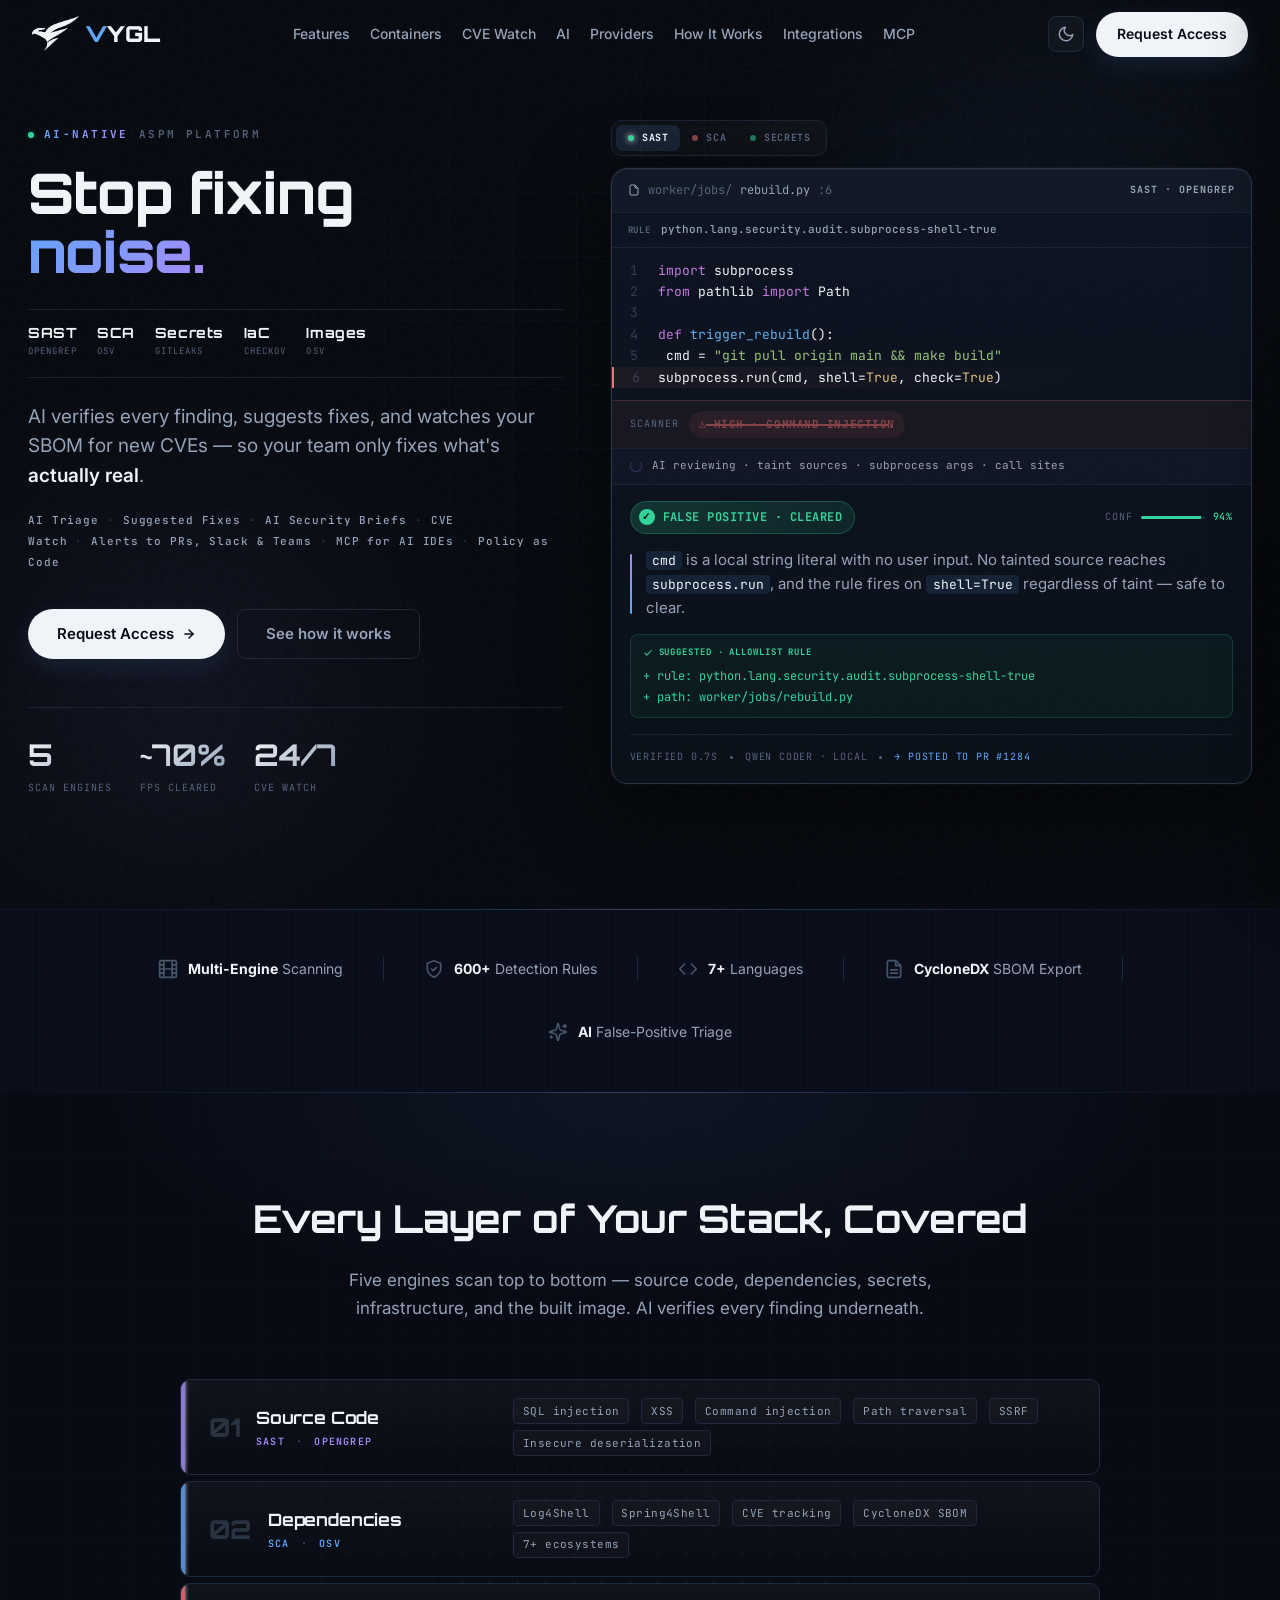
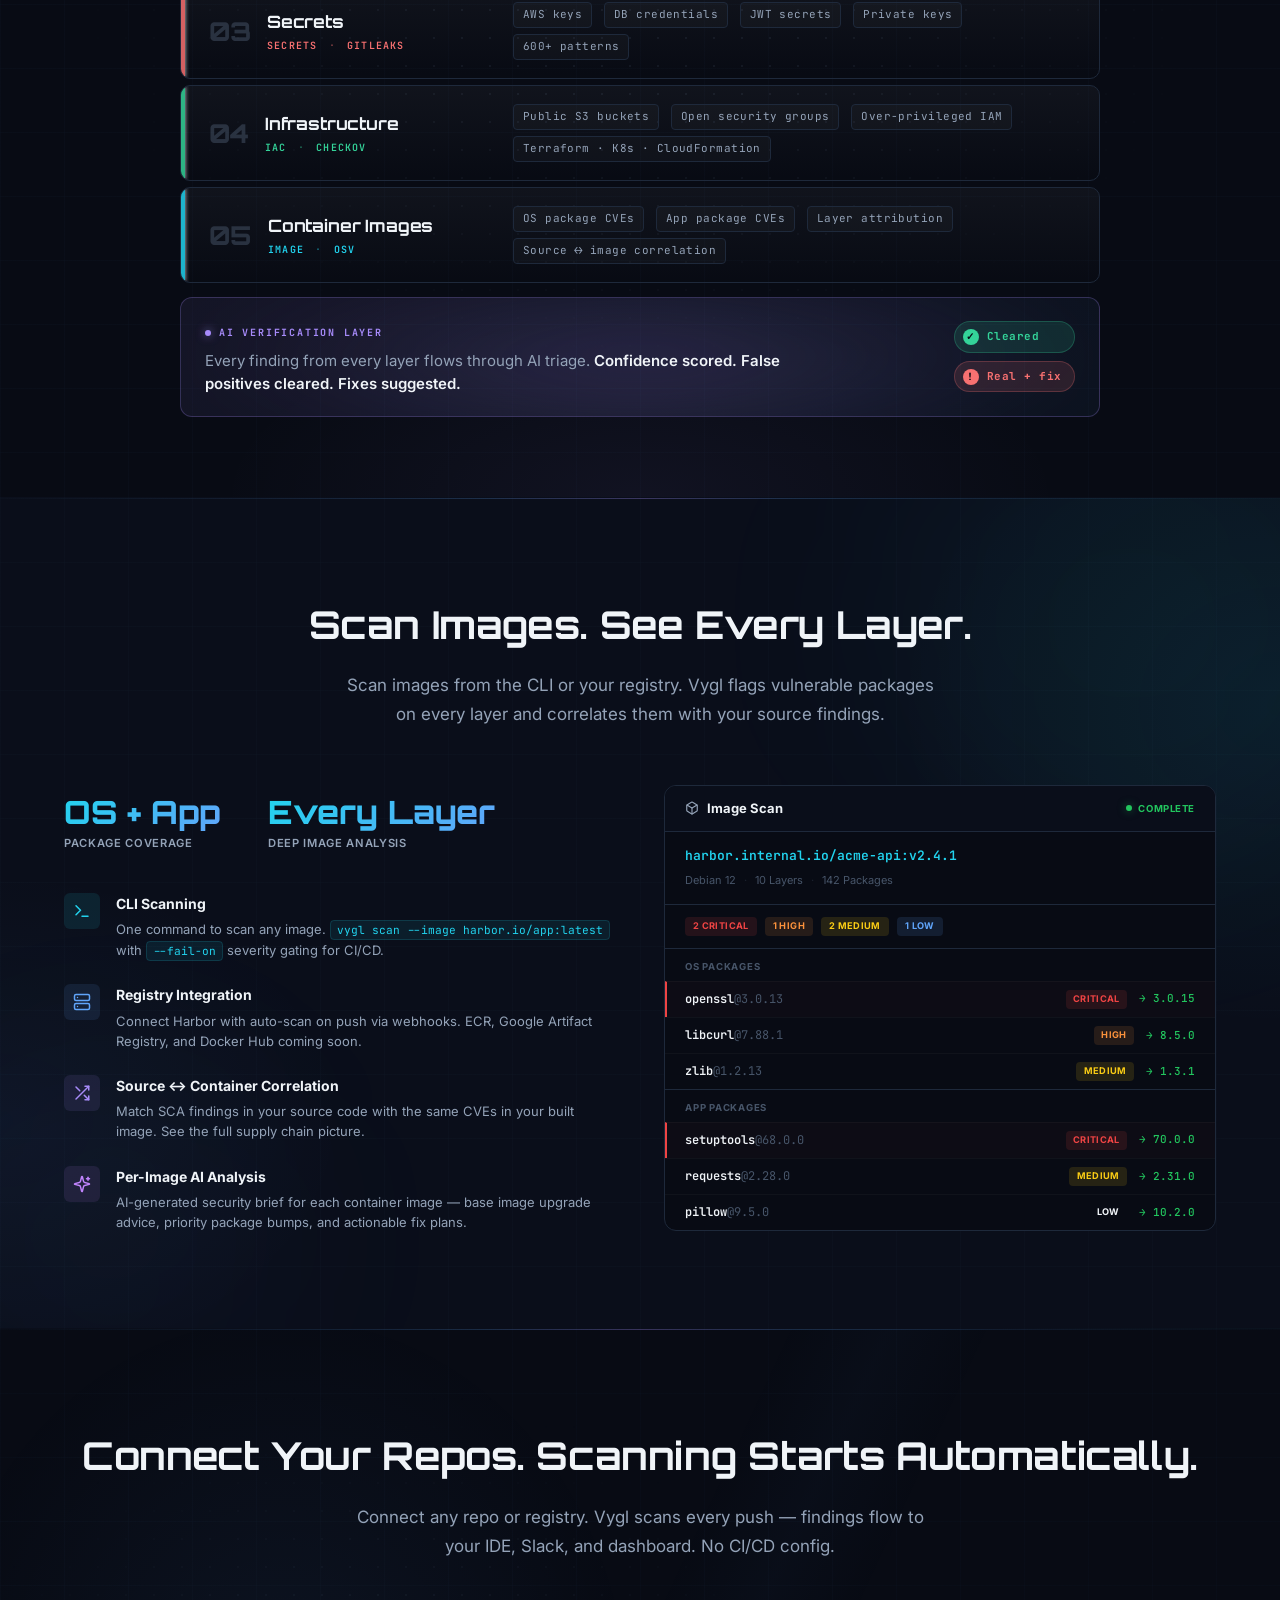
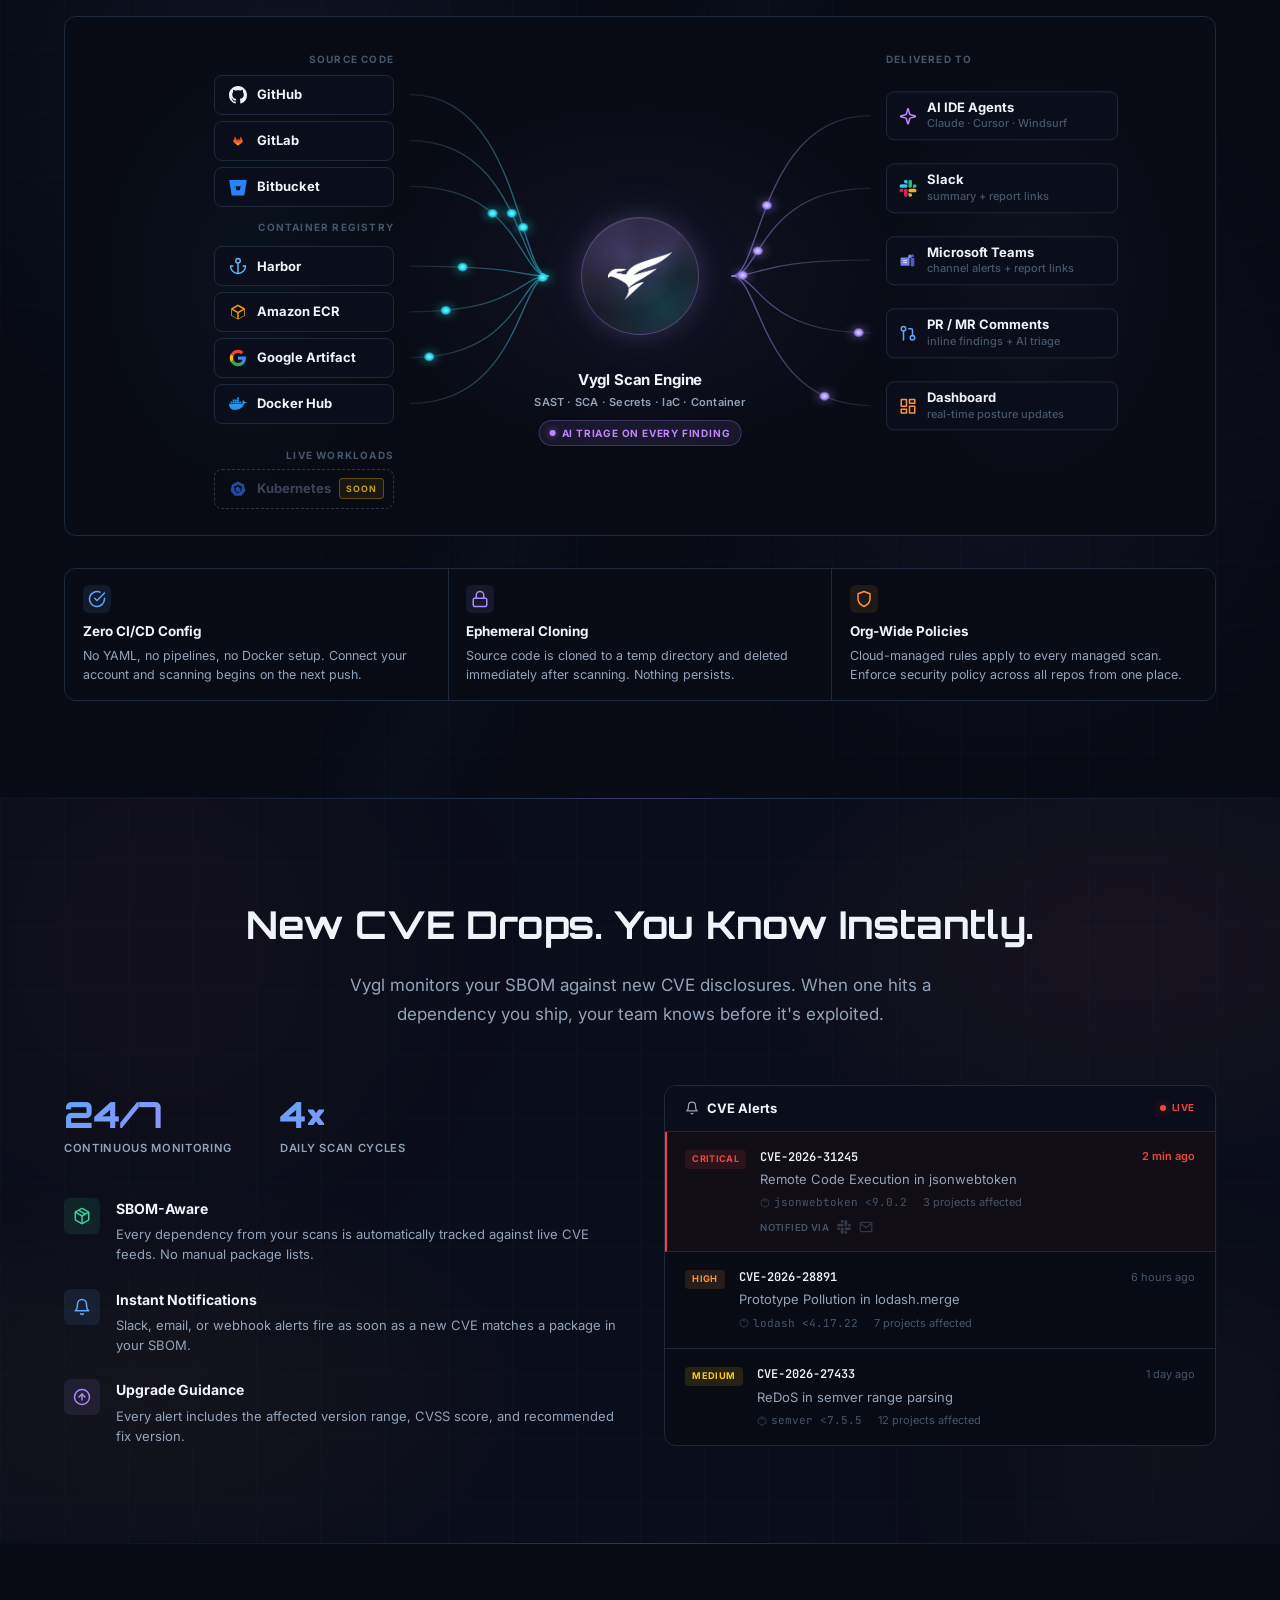
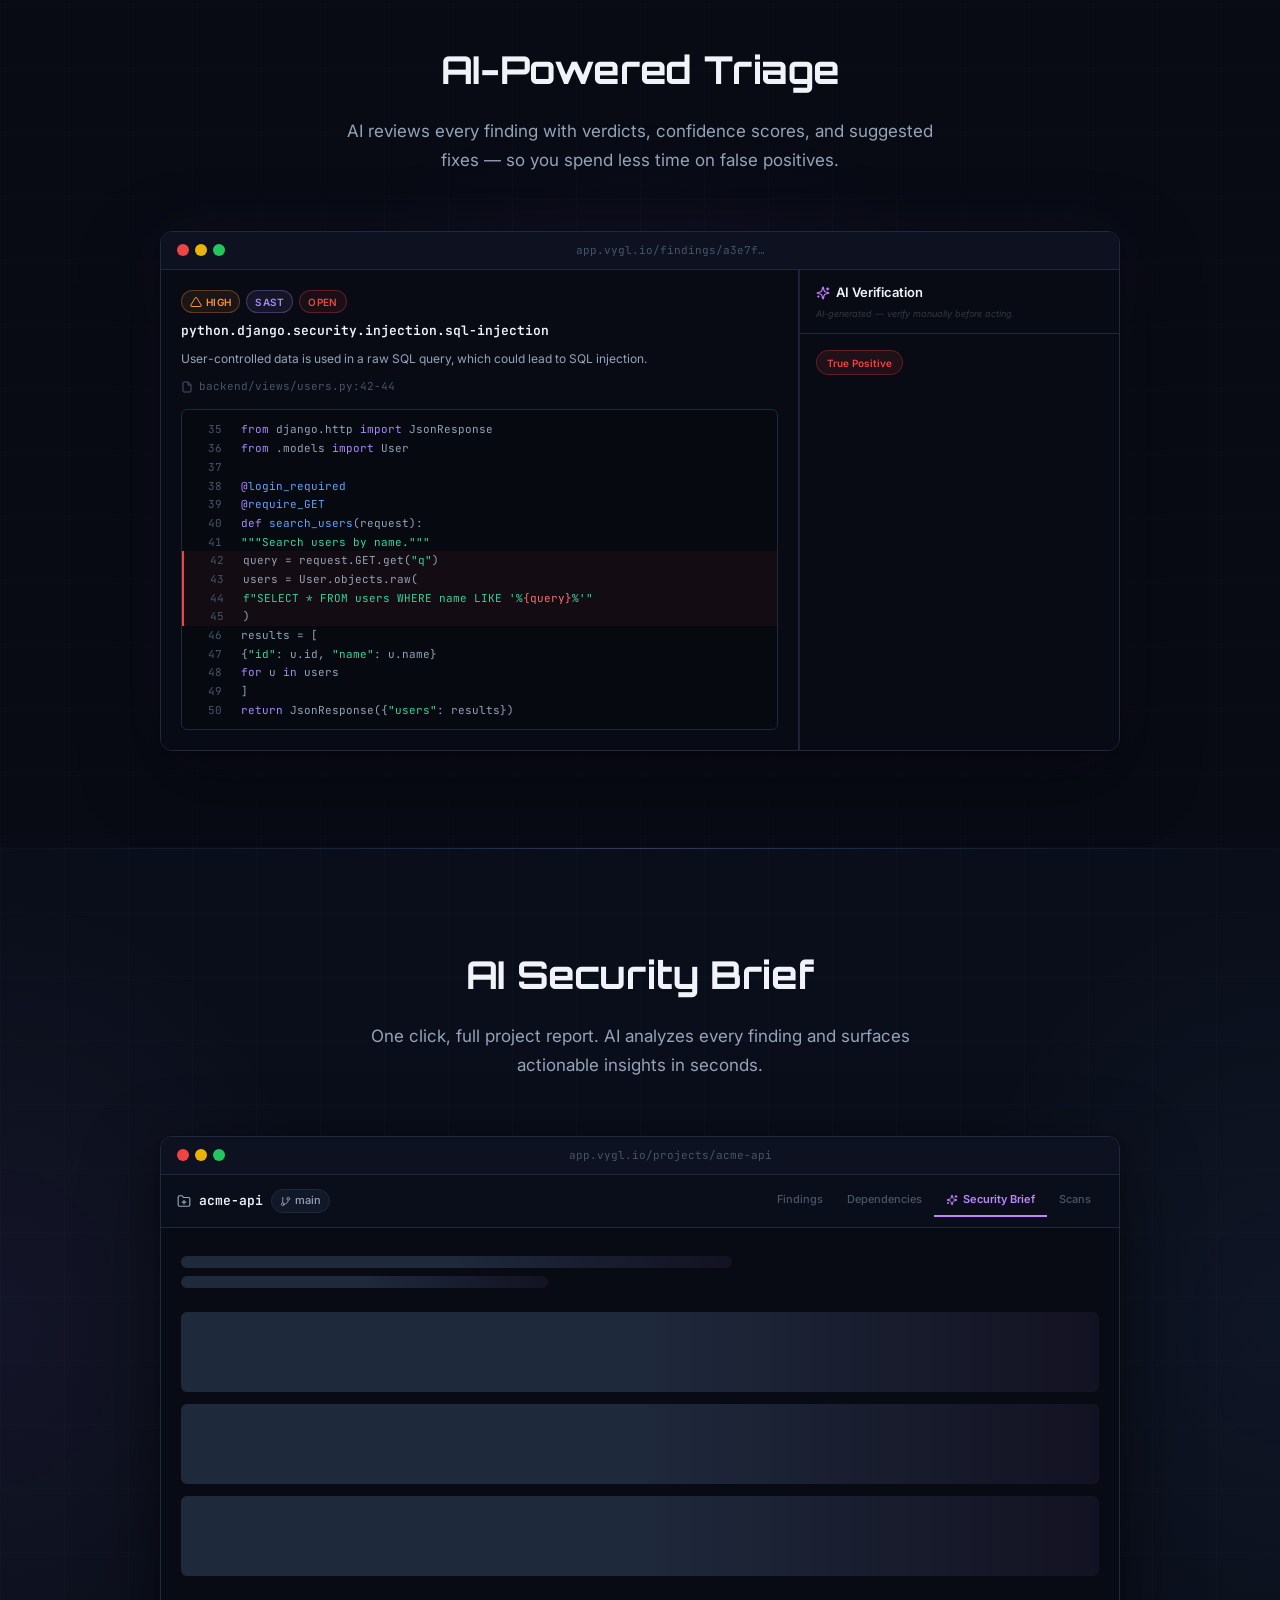
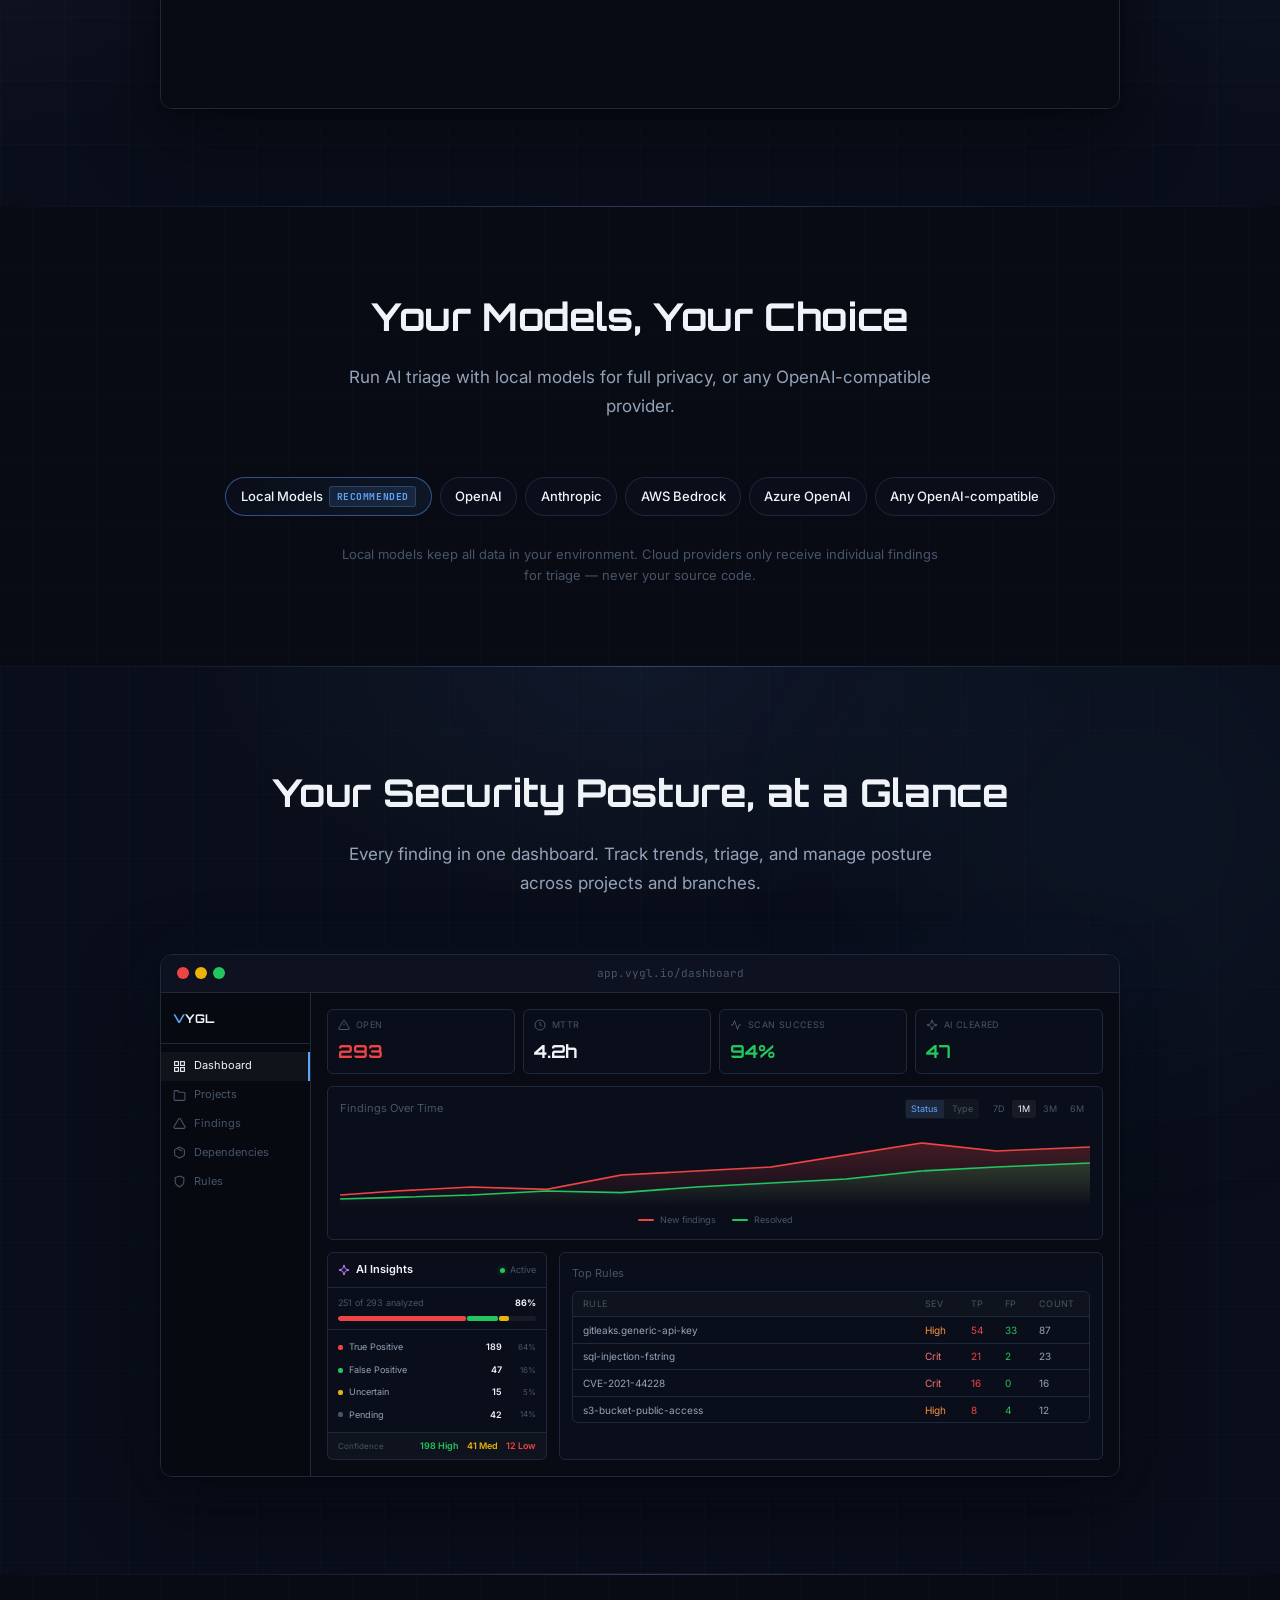
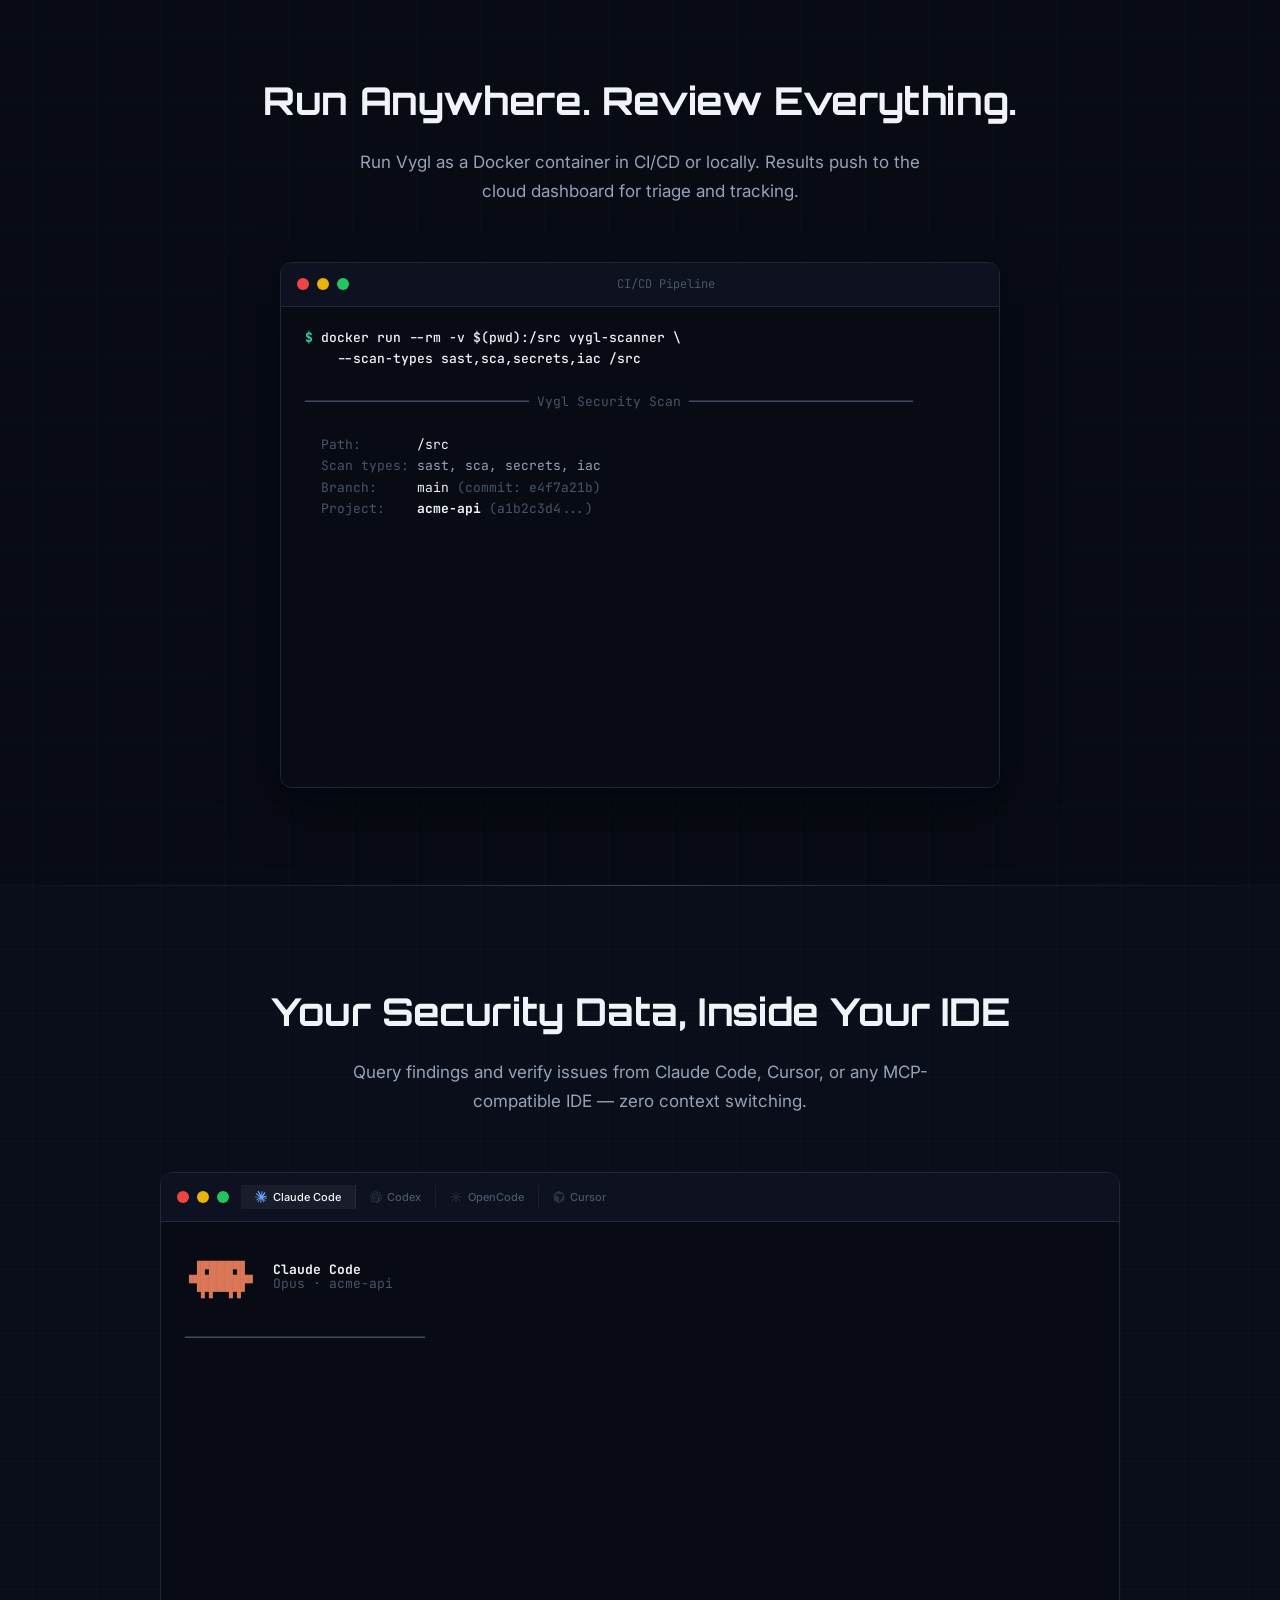
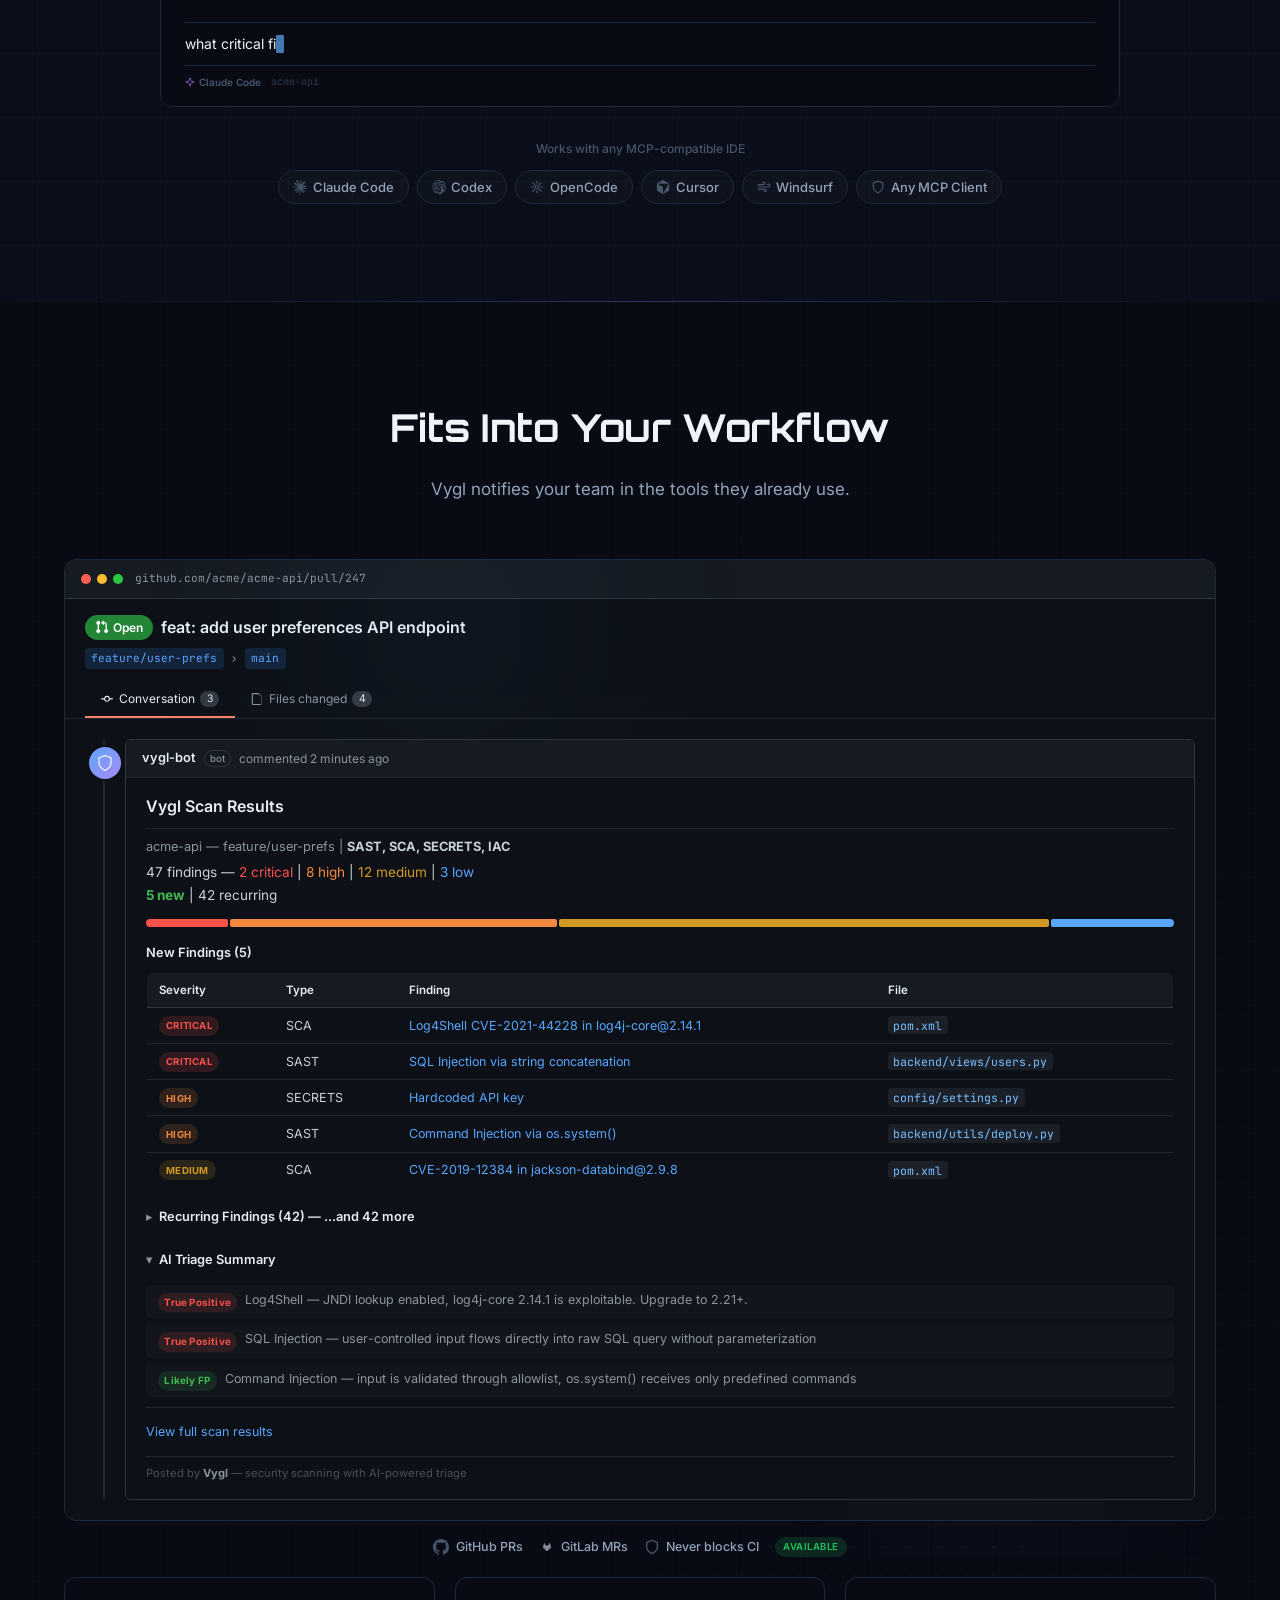
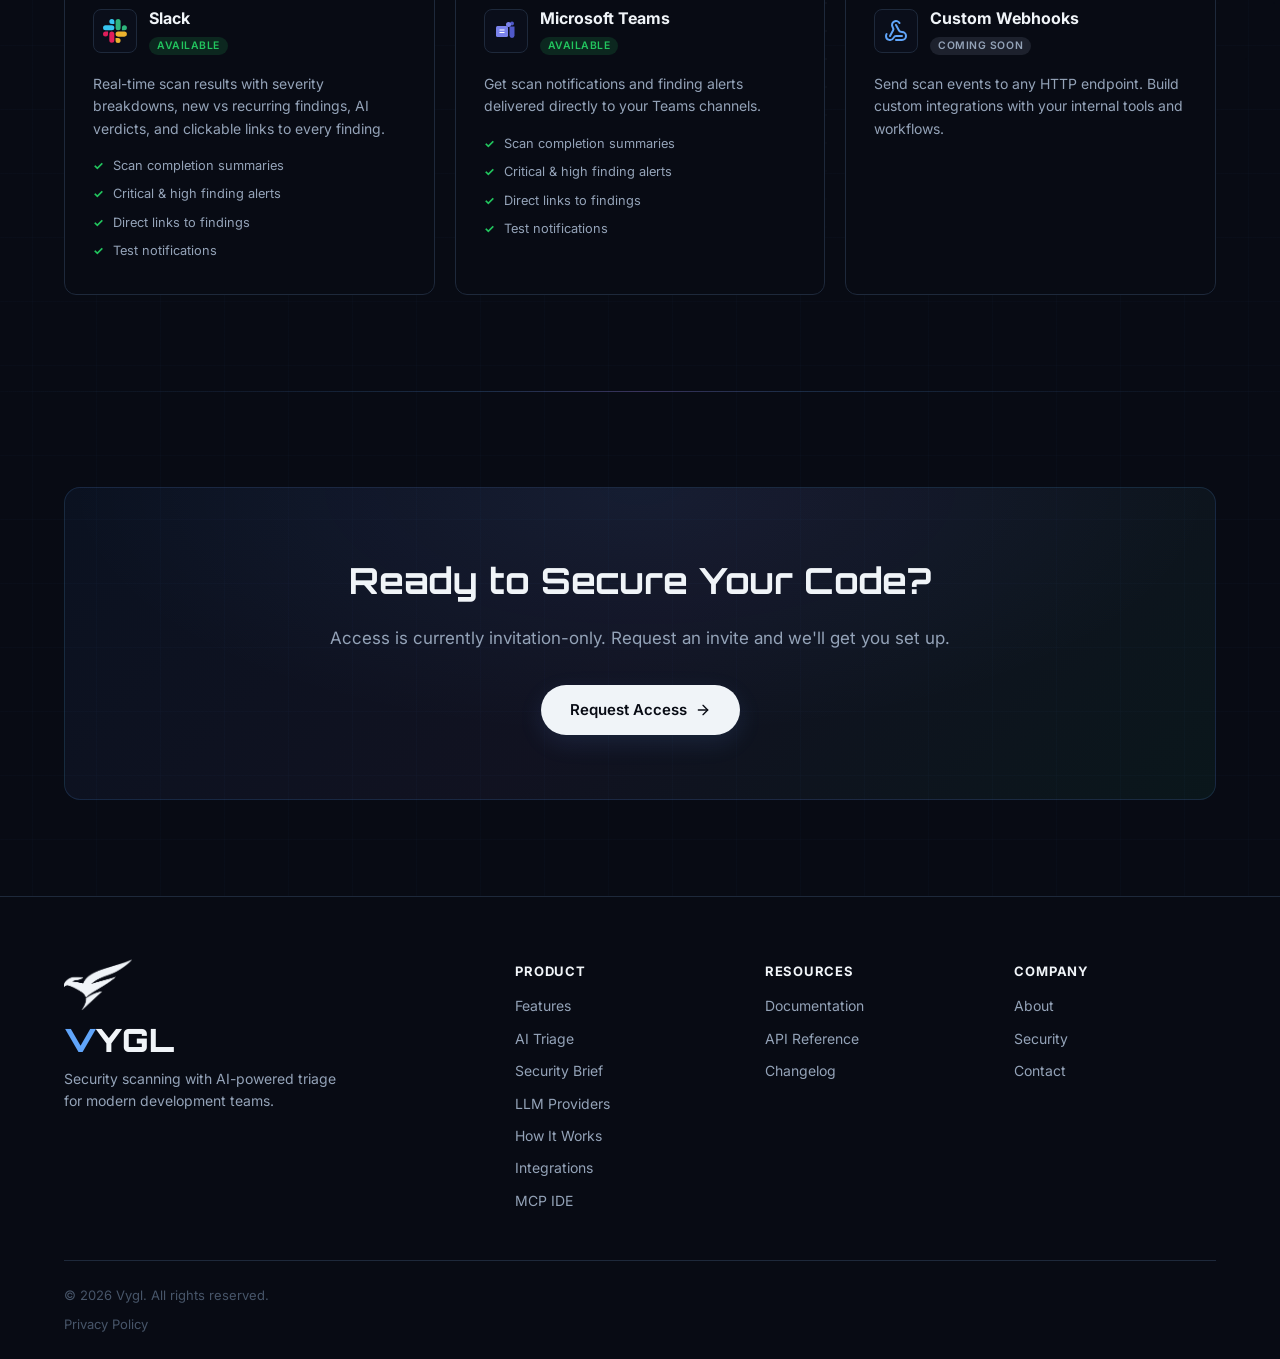
==== index.html @ e98839c5 "Theme favicon backgrounds: white bird on dark, dark bird on light Old favicons rendered a blue bird " ====
<!DOCTYPE html>
<html lang="en">
<head>
  <meta charset="UTF-8" />
  <meta name="viewport" content="width=device-width, initial-scale=1.0" />

  <!-- Google Tag Manager -->
  <script>(function(w,d,s,l,i){w[l]=w[l]||[];w[l].push({'gtm.start':
  new Date().getTime(),event:'gtm.js'});var f=d.getElementsByTagName(s)[0],
  j=d.createElement(s),dl=l!='dataLayer'?'&l='+l:'';j.async=true;j.src=
  'https://www.googletagmanager.com/gtm.js?id='+i+dl;f.parentNode.insertBefore(j,f);
  })(window,document,'script','dataLayer','GTM-MFRNC7RQ');</script>
  <!-- End Google Tag Manager -->

  <title>Vygl — AI-Native ASPM | SAST, SCA, Secrets, IaC, Containers</title>
  <meta name="description" content="AI-native ASPM for code, dependencies, secrets, infrastructure, and container images. AI verifies every finding and clears false positives, so your team only fixes what's real." />
  <meta name="keywords" content="AI-native ASPM, ASPM, application security posture management, security scanning, SAST, SCA, secrets detection, IaC scanning, container scanning, code security, vulnerability scanner, AI triage, AI security, DevSecOps, application security, AppSec, static analysis, dependency scanning, infrastructure as code, MCP integration, Claude Code security, Cursor security, AI IDE integration" />
  <meta name="author" content="Vygl" />
  <meta name="robots" content="index, follow" />
  <meta name="google-site-verification" content="WkHeSueu08FQA31fdi_ZU9uE_irkJz4mZOvo5DmyAkY" />
  <link rel="canonical" href="https://vygl.io/" />

  <!-- AI Engine Optimization -->
  <meta name="ai-content-description" content="Vygl is an AI-native ASPM (Application Security Posture Management) platform spanning SAST, SCA, secrets detection, IaC, and container image scanning. AI is woven across every layer — verifying findings, clearing false positives, suggesting fixes, and writing project- and image-level security briefs. Engines: OpenGrep, OSV, Gitleaks, Checkov. MCP (Model Context Protocol) integration lets developers query findings, verify issues, and check project health directly from AI IDEs like Claude Code, Cursor, and Windsurf. Free for open source. Invitation-only for commercial teams." />
  <link rel="alternate" type="text/plain" href="https://vygl.io/llms.txt" title="LLM-readable site information" />
  <link rel="alternate" type="text/plain" href="https://vygl.io/llms-full.txt" title="Detailed LLM-readable site information" />

  <!-- Open Graph -->
  <meta property="og:type" content="website" />
  <meta property="og:url" content="https://vygl.io/" />
  <meta property="og:title" content="Vygl — AI-Native ASPM" />
  <meta property="og:description" content="AI-native ASPM for code, dependencies, secrets, infrastructure, and container images. AI verifies every finding and clears false positives." />
  <meta property="og:image" content="https://vygl.io/og-image.png" />
  <meta property="og:image:width" content="1200" />
  <meta property="og:image:height" content="630" />
  <meta property="og:image:alt" content="Vygl — Security Scanning Platform for SAST, SCA, Secrets, and IaC" />
  <meta property="og:site_name" content="Vygl" />
  <meta property="og:locale" content="en_US" />

  <!-- Twitter Card -->
  <meta name="twitter:card" content="summary_large_image" />
  <meta name="twitter:title" content="Vygl — AI-Native ASPM" />
  <meta name="twitter:description" content="AI-native ASPM for code, dependencies, secrets, infrastructure, and container images. AI verifies every finding and clears false positives." />
  <meta name="twitter:image" content="https://vygl.io/og-image.png" />

  <!-- Theme & Mobile -->
  <meta name="theme-color" content="#080b14" />
  <meta name="apple-mobile-web-app-capable" content="yes" />
  <meta name="apple-mobile-web-app-status-bar-style" content="black-translucent" />

  <!-- Structured Data -->
  <script type="application/ld+json">
  {
    "@context": "https://schema.org",
    "@type": "SoftwareApplication",
    "name": "Vygl",
    "url": "https://vygl.io",
    "description": "Vygl is an AI-native ASPM (Application Security Posture Management) platform spanning SAST, SCA, secrets detection, IaC, and container image scanning. AI verifies every finding, clears false positives, and lets development teams focus on fixing what's actually real.",
    "applicationCategory": "DeveloperApplication",
    "applicationSubCategory": "Security Scanning",
    "operatingSystem": "Linux, macOS, Windows",
    "featureList": "SAST scanning via OpenGrep, SCA scanning via OSV, Secrets detection via Gitleaks, IaC scanning via Checkov, AI-powered triage with confidence scoring, AI Security Brief reports, MCP server for AI IDE integration (Claude Code, Cursor, Windsurf), GitHub PR comments, GitLab MR comments, Slack notifications, Policy as Code, CycloneDX SBOM export, SHA-256 finding deduplication",
    "softwareRequirements": "Docker",
    "releaseNotes": "Multi-engine scanning with AI triage for code, dependencies, secrets, and infrastructure",
    "offers": {
      "@type": "Offer",
      "price": "0",
      "priceCurrency": "USD",
      "description": "Free for open source projects"
    },
    "creator": {
      "@type": "Organization",
      "name": "Vygl",
      "url": "https://vygl.io"
    }
  }
  </script>
  <script type="application/ld+json">
  {
    "@context": "https://schema.org",
    "@type": "Organization",
    "name": "Vygl",
    "url": "https://vygl.io",
    "logo": "https://vygl.io/logo.png",
    "description": "Vygl builds an AI-native ASPM (Application Security Posture Management) platform spanning SAST, SCA, secrets detection, IaC, and container image scanning. AI verifies findings and eliminates false positives so development teams fix real vulnerabilities faster.",
    "foundingDate": "2025",
    "knowsAbout": ["Application Security Posture Management", "ASPM", "AI-Native ASPM", "Application Security", "SAST", "SCA", "Secrets Detection", "Infrastructure as Code Security", "Container Security", "DevSecOps", "AI-Powered Security Triage", "Vulnerability Management", "MCP Integration", "AI IDE Security Integration"],
    "contactPoint": {
      "@type": "ContactPoint",
      "email": "access@vygl.io",
      "contactType": "sales"
    },
    "sameAs": []
  }
  </script>
  <script type="application/ld+json">
  {
    "@context": "https://schema.org",
    "@type": "WebSite",
    "name": "Vygl",
    "alternateName": ["Vygl Security", "Vygl Security Scanner", "Vygl AppSec"],
    "url": "https://vygl.io",
    "description": "Vygl is an AI-native ASPM (Application Security Posture Management) platform spanning SAST, SCA, secrets detection, IaC, and container image scanning — with AI that verifies every finding and clears false positives."
  }
  </script>
  <script type="application/ld+json">
  {
    "@context": "https://schema.org",
    "@type": "FAQPage",
    "mainEntity": [
      {
        "@type": "Question",
        "name": "What is Vygl?",
        "acceptedAnswer": {
          "@type": "Answer",
          "text": "Vygl is an AI-native ASPM (Application Security Posture Management) platform that combines five scan engines — SAST (OpenGrep), SCA (OSV), Secrets Detection (Gitleaks), IaC Scanning (Checkov), and Container Scanning — with AI-powered triage. It helps development teams find vulnerabilities across code, dependencies, secrets, infrastructure, and container images, then uses AI to identify false positives and suggest fixes."
        }
      },
      {
        "@type": "Question",
        "name": "What types of vulnerabilities does Vygl detect?",
        "acceptedAnswer": {
          "@type": "Answer",
          "text": "Vygl detects SQL injection, XSS, command injection, path traversal, and SSRF in source code (SAST); known CVEs in dependencies like Log4Shell and Spring4Shell (SCA); hardcoded API keys, database credentials, JWT secrets, and private keys using 600+ patterns (Secrets); and infrastructure misconfigurations like public S3 buckets and unrestricted security groups in Terraform, Kubernetes, Docker, and CloudFormation (IaC)."
        }
      },
      {
        "@type": "Question",
        "name": "How does Vygl's AI triage work?",
        "acceptedAnswer": {
          "@type": "Answer",
          "text": "Every finding from all scan engines is automatically reviewed by an LLM. The AI classifies each finding as a true or false positive, assigns a confidence score (high, medium, low), provides detailed reasoning, and suggests fixes for confirmed vulnerabilities. Teams can bring their own LLM provider or use Vygl's built-in provider."
        }
      },
      {
        "@type": "Question",
        "name": "Does Vygl access my source code?",
        "acceptedAnswer": {
          "@type": "Answer",
          "text": "No. Vygl runs scans in your environment as a Docker container. Only findings metadata is sent to the cloud dashboard — your source code never leaves your infrastructure. This privacy-first approach means your code stays yours."
        }
      },
      {
        "@type": "Question",
        "name": "What CI/CD pipelines does Vygl support?",
        "acceptedAnswer": {
          "@type": "Answer",
          "text": "Vygl runs as a Docker container and works with GitHub Actions, GitLab CI/CD, and any Docker-compatible pipeline. It can also run locally for development. With Managed Scans, Vygl scans every push to connected GitHub, GitLab, and Bitbucket repositories without any CI/CD configuration. By default, Vygl reports findings without blocking your pipeline, but you can configure blocking behavior through Policy as Code rules."
        }
      },
      {
        "@type": "Question",
        "name": "Does Vygl scan container images?",
        "acceptedAnswer": {
          "@type": "Answer",
          "text": "Yes. Vygl scans container images from the CLI (vygl scan --image) or by connecting your container registry for auto-scan on push. It finds vulnerable OS packages and application dependencies across every image layer, correlates container CVEs with your source-code SCA findings, and generates per-image AI security briefs with base-image upgrade advice and priority fixes."
        }
      },
      {
        "@type": "Question",
        "name": "Which container registries does Vygl integrate with?",
        "acceptedAnswer": {
          "@type": "Answer",
          "text": "Harbor is supported today with auto-scan on push via webhooks. Amazon ECR, Google Artifact Registry, and Docker Hub are coming soon. You can also scan any image directly from the CLI without a registry integration."
        }
      },
      {
        "@type": "Question",
        "name": "What are Vygl Managed Scans?",
        "acceptedAnswer": {
          "@type": "Answer",
          "text": "Managed Scans let you connect source repositories (GitHub, GitLab, Bitbucket) and container registries (Harbor) so Vygl scans every push and image automatically. Findings flow straight to your IDE agents via MCP, Slack, and the dashboard — no CI/CD pipeline configuration required. Policy as Code applies across every managed scan, so you enforce security policy once and it propagates everywhere."
        }
      },
      {
        "@type": "Question",
        "name": "Does Vygl support SSO?",
        "acceptedAnswer": {
          "@type": "Answer",
          "text": "Yes. Vygl supports Single Sign-On via Google, GitHub, GitLab, and Microsoft Entra ID (formerly Azure AD), letting teams sign in with their existing identity provider."
        }
      },
      {
        "@type": "Question",
        "name": "Is Vygl free?",
        "acceptedAnswer": {
          "@type": "Answer",
          "text": "Vygl is free for open-source projects. Commercial access is currently invitation-only. You can request access by emailing access@vygl.io."
        }
      },
      {
        "@type": "Question",
        "name": "What scan engines does Vygl use?",
        "acceptedAnswer": {
          "@type": "Answer",
          "text": "Vygl uses four specialized engines: OpenGrep for SAST (static code analysis), OSV for SCA (dependency vulnerability scanning), Gitleaks for secrets detection (600+ patterns), and Checkov for IaC scanning (Terraform, Kubernetes, Docker, CloudFormation)."
        }
      },
      {
        "@type": "Question",
        "name": "How does Vygl compare to other security scanning tools?",
        "acceptedAnswer": {
          "@type": "Answer",
          "text": "Vygl combines SAST, SCA, secrets detection, and IaC scanning in a single platform (vs running Semgrep, Snyk, TruffleHog, and Checkov separately). It has AI triage built-in for automatic false positive identification, operates privacy-first with code staying in your environment, offers one-click AI Security Brief reports, and never blocks CI/CD by default."
        }
      },
      {
        "@type": "Question",
        "name": "What integrations does Vygl support?",
        "acceptedAnswer": {
          "@type": "Answer",
          "text": "Source repositories via Managed Scans: GitHub, GitLab, and Bitbucket (cloud). Container registries: Harbor today; Amazon ECR, Google Artifact Registry, and Docker Hub coming soon. Code review: GitHub PR comments and GitLab MR comments. Notifications: Slack and Microsoft Teams real-time alerts; custom webhooks coming soon. AI IDEs via MCP (Model Context Protocol): Claude Code, Cursor, and Windsurf. Identity: Single Sign-On with Google, GitHub, GitLab, and Microsoft Entra ID. Vygl also exports CycloneDX SBOMs and provides a cloud dashboard for centralized finding management."
        }
      },
      {
        "@type": "Question",
        "name": "What is Vygl's MCP integration?",
        "acceptedAnswer": {
          "@type": "Answer",
          "text": "Vygl provides an MCP (Model Context Protocol) server that lets developers query security findings, verify issues with AI triage, and check project health directly from AI-powered IDEs like Claude Code, Cursor, and Windsurf. Available MCP tools include search_findings, get_finding_detail, get_project_health, get_security_posture, list_projects, and ai_verify_finding."
        }
      },
      {
        "@type": "Question",
        "name": "What is Vygl's AI Security Brief?",
        "acceptedAnswer": {
          "@type": "Answer",
          "text": "The AI Security Brief is a one-click feature that generates a comprehensive AI-powered security report for your project. It analyzes all open findings across scan types and provides an executive summary, priority actions (critical issues to fix first), and quick wins (low-effort, high-impact fixes)."
        }
      }
    ]
  }
  </script>
  <script type="application/ld+json">
  {
    "@context": "https://schema.org",
    "@type": "HowTo",
    "name": "How to get started with Vygl security scanning",
    "description": "Set up Vygl to scan your codebase for vulnerabilities, insecure dependencies, hardcoded secrets, and infrastructure misconfigurations with AI-powered triage.",
    "step": [
      {
        "@type": "HowToStep",
        "position": 1,
        "name": "Request access",
        "text": "Email access@vygl.io to request an invitation. Vygl is free for open-source projects."
      },
      {
        "@type": "HowToStep",
        "position": 2,
        "name": "Run Vygl in your CI/CD pipeline",
        "text": "Run Vygl as a Docker container in GitHub Actions, GitLab CI, or any Docker-compatible pipeline. Vygl can also run locally."
      },
      {
        "@type": "HowToStep",
        "position": 3,
        "name": "Review AI-triaged findings",
        "text": "View scan results in the cloud dashboard, GitHub PR comments, GitLab MR comments, or Slack. AI triage automatically classifies findings as true or false positives with confidence scores."
      },
      {
        "@type": "HowToStep",
        "position": 4,
        "name": "Fix prioritized vulnerabilities",
        "text": "Use AI-suggested fixes and the Security Brief to prioritize and remediate real vulnerabilities. Generate one-click security reports for your team."
      }
    ]
  }
  </script>

  <link rel="preconnect" href="https://fonts.googleapis.com" />
  <link rel="preconnect" href="https://fonts.gstatic.com" crossorigin />
  <link href="https://fonts.googleapis.com/css2?family=Inter:wght@400;500;600;700;800&family=Orbitron:wght@500;700;900&family=JetBrains+Mono:wght@400;500&display=swap" rel="stylesheet" />
  <link rel="stylesheet" href="styles.css" />
  <link rel="icon" type="image/svg+xml" href="favicon.svg?v=8" />
  <link rel="icon" type="image/png" sizes="32x32" href="favicon-32.png?v=8" />
  <link rel="icon" type="image/x-icon" href="favicon.ico?v=8" />
  <link rel="apple-touch-icon" href="apple-touch-icon.png?v=8" />
  <link rel="manifest" href="manifest.json" />
</head>
<body>

  <!-- Google Tag Manager (noscript) -->
  <noscript><iframe src="https://www.googletagmanager.com/ns.html?id=GTM-MFRNC7RQ"
  height="0" width="0" style="display:none;visibility:hidden"></iframe></noscript>
  <!-- End Google Tag Manager (noscript) -->

  <!-- ─── Navbar ─── -->
  <nav class="navbar" id="navbar">
    <div class="nav-inner">
      <a href="#" class="nav-logo">
        <span class="nav-logo-mark" aria-hidden="true"></span>
        <span class="logo-wordmark"><span class="logo-v">V</span><span class="logo-text">YGL</span></span>
      </a>
      <div class="nav-links" id="nav-links">
        <a href="#features">Features</a>
        <a href="#container-scan">Containers</a>
        <a href="#cve-watch">CVE Watch</a>
        <a href="#ai-demo">AI</a>
        <a href="#providers">Providers</a>
        <a href="#how-it-works">How It Works</a>
        <a href="#integrations">Integrations</a>
        <a href="#mcp">MCP</a>
      </div>
      <div class="nav-actions">
        <button class="theme-toggle" id="theme-toggle" aria-label="Toggle theme">
          <svg aria-hidden="true" class="icon-moon" width="18" height="18" viewBox="0 0 24 24" fill="none" stroke="currentColor" stroke-width="2" stroke-linecap="round" stroke-linejoin="round"><path d="M21 12.79A9 9 0 1 1 11.21 3 7 7 0 0 0 21 12.79z"/></svg>
          <svg aria-hidden="true" class="icon-sun" width="18" height="18" viewBox="0 0 24 24" fill="none" stroke="currentColor" stroke-width="2" stroke-linecap="round" stroke-linejoin="round"><circle cx="12" cy="12" r="5"/><line x1="12" y1="1" x2="12" y2="3"/><line x1="12" y1="21" x2="12" y2="23"/><line x1="4.22" y1="4.22" x2="5.64" y2="5.64"/><line x1="18.36" y1="18.36" x2="19.78" y2="19.78"/><line x1="1" y1="12" x2="3" y2="12"/><line x1="21" y1="12" x2="23" y2="12"/><line x1="4.22" y1="19.78" x2="5.64" y2="18.36"/><line x1="18.36" y1="5.64" x2="19.78" y2="4.22"/></svg>
        </button>
        <a href="mailto:access@vygl.io?subject=Vygl%20access%20request&amp;body=Hi%2C%0A%0AI%27d%20like%20to%20use%20Vygl.%0A%0AA%20bit%20about%20us%3A%0A%0A%0AThanks!" class="btn btn-primary">Request Access</a>
      </div>
      <button class="mobile-menu-btn" id="mobile-menu-btn" aria-label="Toggle menu">
        <span class="burger-line burger-line-1"></span>
        <span class="burger-line burger-line-2"></span>
        <span class="burger-line burger-line-3"></span>
      </button>
    </div>
  </nav>
  <div class="mobile-nav-overlay" id="mobile-nav-overlay"></div>
  <div class="mobile-nav" id="mobile-nav">
      <div class="mobile-nav-links">
        <a href="#features" class="mobile-nav-link">
          <span class="mobile-nav-label">Features</span>
          <svg width="16" height="16" viewBox="0 0 24 24" fill="none" stroke="currentColor" stroke-width="2" stroke-linecap="round" stroke-linejoin="round"><polyline points="9 18 15 12 9 6"/></svg>
        </a>
        <a href="#container-scan" class="mobile-nav-link">
          <span class="mobile-nav-label">Containers</span>
          <svg width="16" height="16" viewBox="0 0 24 24" fill="none" stroke="currentColor" stroke-width="2" stroke-linecap="round" stroke-linejoin="round"><polyline points="9 18 15 12 9 6"/></svg>
        </a>
        <a href="#cve-watch" class="mobile-nav-link">
          <span class="mobile-nav-label">CVE Watch</span>
          <svg width="16" height="16" viewBox="0 0 24 24" fill="none" stroke="currentColor" stroke-width="2" stroke-linecap="round" stroke-linejoin="round"><polyline points="9 18 15 12 9 6"/></svg>
        </a>
        <a href="#ai-demo" class="mobile-nav-link">
          <span class="mobile-nav-label">AI</span>
          <svg width="16" height="16" viewBox="0 0 24 24" fill="none" stroke="currentColor" stroke-width="2" stroke-linecap="round" stroke-linejoin="round"><polyline points="9 18 15 12 9 6"/></svg>
        </a>
        <a href="#providers" class="mobile-nav-link">
          <span class="mobile-nav-label">Providers</span>
          <svg width="16" height="16" viewBox="0 0 24 24" fill="none" stroke="currentColor" stroke-width="2" stroke-linecap="round" stroke-linejoin="round"><polyline points="9 18 15 12 9 6"/></svg>
        </a>
        <a href="#how-it-works" class="mobile-nav-link">
          <span class="mobile-nav-label">How It Works</span>
          <svg width="16" height="16" viewBox="0 0 24 24" fill="none" stroke="currentColor" stroke-width="2" stroke-linecap="round" stroke-linejoin="round"><polyline points="9 18 15 12 9 6"/></svg>
        </a>
        <a href="#integrations" class="mobile-nav-link">
          <span class="mobile-nav-label">Integrations</span>
          <svg width="16" height="16" viewBox="0 0 24 24" fill="none" stroke="currentColor" stroke-width="2" stroke-linecap="round" stroke-linejoin="round"><polyline points="9 18 15 12 9 6"/></svg>
        </a>
        <a href="#mcp" class="mobile-nav-link">
          <span class="mobile-nav-label">MCP</span>
          <svg width="16" height="16" viewBox="0 0 24 24" fill="none" stroke="currentColor" stroke-width="2" stroke-linecap="round" stroke-linejoin="round"><polyline points="9 18 15 12 9 6"/></svg>
        </a>
      </div>
      <div class="mobile-nav-footer">
        <div class="mobile-nav-theme">
          <button class="theme-toggle mobile-theme-toggle" id="mobile-theme-toggle" aria-label="Toggle theme">
            <svg aria-hidden="true" class="icon-moon" width="16" height="16" viewBox="0 0 24 24" fill="none" stroke="currentColor" stroke-width="2" stroke-linecap="round" stroke-linejoin="round"><path d="M21 12.79A9 9 0 1 1 11.21 3 7 7 0 0 0 21 12.79z"/></svg>
            <svg aria-hidden="true" class="icon-sun" width="16" height="16" viewBox="0 0 24 24" fill="none" stroke="currentColor" stroke-width="2" stroke-linecap="round" stroke-linejoin="round"><circle cx="12" cy="12" r="5"/><line x1="12" y1="1" x2="12" y2="3"/><line x1="12" y1="21" x2="12" y2="23"/><line x1="4.22" y1="4.22" x2="5.64" y2="5.64"/><line x1="18.36" y1="18.36" x2="19.78" y2="19.78"/><line x1="1" y1="12" x2="3" y2="12"/><line x1="21" y1="12" x2="23" y2="12"/><line x1="4.22" y1="19.78" x2="5.64" y2="18.36"/><line x1="18.36" y1="5.64" x2="19.78" y2="4.22"/></svg>
          </button>
        </div>
        <a href="mailto:access@vygl.io?subject=Vygl%20access%20request&amp;body=Hi%2C%0A%0AI%27d%20like%20to%20use%20Vygl.%0A%0AA%20bit%20about%20us%3A%0A%0A%0AThanks!" class="btn btn-primary mobile-nav-cta">
          Request Access
          <svg width="16" height="16" viewBox="0 0 24 24" fill="none" stroke="currentColor" stroke-width="2" stroke-linecap="round" stroke-linejoin="round"><line x1="5" y1="12" x2="19" y2="12"/><polyline points="12 5 19 12 12 19"/></svg>
        </a>
      </div>
    </div>
  </div>

  <!-- ─── Hero (v2 — verdict-first) ─── -->
  <section class="hero-v2" id="scan-demo">
    <div class="hv-bg">
      <div class="hv-glow hv-glow-1"></div>
      <div class="hv-glow hv-glow-2"></div>
      <div class="hv-grid"></div>
      <div class="hv-grain"></div>
    </div>

    <div class="hv-inner">
      <!-- LEFT -->
      <div class="hv-left">
        <div class="hv-eyebrow">
          <span class="hv-eyebrow-dot"></span>
          <span class="hv-eyebrow-accent">AI-NATIVE</span>
          <span>ASPM PLATFORM</span>
        </div>

        <h1 class="hv-title">
          Stop fixing<br />
          <span class="hv-title-accent">noise.</span>
        </h1>

        <div class="hv-engines">
          <div class="hv-eng hv-eng-purple">
            <span class="hv-eng-label">SAST</span>
            <span class="hv-eng-tool">OpenGrep</span>
          </div>
          <div class="hv-eng hv-eng-blue">
            <span class="hv-eng-label">SCA</span>
            <span class="hv-eng-tool">OSV</span>
          </div>
          <div class="hv-eng hv-eng-red">
            <span class="hv-eng-label">Secrets</span>
            <span class="hv-eng-tool">Gitleaks</span>
          </div>
          <div class="hv-eng hv-eng-emerald">
            <span class="hv-eng-label">IaC</span>
            <span class="hv-eng-tool">Checkov</span>
          </div>
          <div class="hv-eng hv-eng-cyan">
            <span class="hv-eng-label">Images</span>
            <span class="hv-eng-tool">OSV</span>
          </div>
        </div>

        <p class="hv-subhead">
          AI verifies every finding, suggests fixes, and watches your SBOM for new CVEs — so your team only fixes what's <em>actually real</em>.
        </p>

        <div class="hv-caps">
          <span class="hv-cap">AI Triage</span><span class="hv-cap-sep">·</span><span class="hv-cap">Suggested Fixes</span><span class="hv-cap-sep">·</span><span class="hv-cap">AI Security Briefs</span><span class="hv-cap-sep">·</span><span class="hv-cap">CVE Watch</span><span class="hv-cap-sep">·</span><span class="hv-cap">Alerts to PRs, Slack &amp; Teams</span><span class="hv-cap-sep">·</span><span class="hv-cap">MCP for AI IDEs</span><span class="hv-cap-sep">·</span><span class="hv-cap">Policy as Code</span>
        </div>

        <div class="hv-cta">
          <a href="mailto:access@vygl.io?subject=Vygl%20access%20request&amp;body=Hi%2C%0A%0AI%27d%20like%20to%20use%20Vygl.%0A%0AA%20bit%20about%20us%3A%0A%0A%0AThanks!" class="btn btn-primary btn-lg">
            Request Access
            <svg aria-hidden="true" width="14" height="14" viewBox="0 0 24 24" fill="none" stroke="currentColor" stroke-width="2.5" stroke-linecap="round" stroke-linejoin="round"><path d="M5 12h14"/><path d="m12 5 7 7-7 7"/></svg>
          </a>
          <a href="#features" class="btn btn-outline btn-lg">See how it works</a>
        </div>

        <div class="hv-stats">
          <div class="hv-stat">
            <div class="hv-stat-num">5</div>
            <div class="hv-stat-label">Scan Engines</div>
          </div>
          <div class="hv-stat">
            <div class="hv-stat-num">~70%</div>
            <div class="hv-stat-label">FPs Cleared</div>
          </div>
          <div class="hv-stat">
            <div class="hv-stat-num">24/7</div>
            <div class="hv-stat-label">CVE Watch</div>
          </div>
        </div>
      </div>

      <!-- RIGHT — verdict card stack -->
      <div class="hv-right">
        <div class="hv-verdict-glow"></div>

        <div class="hv-tabs" id="hvTabs">
          <button class="hv-tab active" data-panel="0" type="button">
            <span class="hv-tab-dot v-cleared"></span>
            <span class="hv-tab-engine">SAST</span>
          </button>
          <button class="hv-tab" data-panel="1" type="button">
            <span class="hv-tab-dot v-real"></span>
            <span class="hv-tab-engine">SCA</span>
          </button>
          <button class="hv-tab" data-panel="2" type="button">
            <span class="hv-tab-dot v-cleared"></span>
            <span class="hv-tab-engine">SECRETS</span>
          </button>
        </div>

        <div class="hv-panel-wrap">
          <!-- Panel 1: SAST · OpenGrep · CLEARED -->
          <div class="hv-card hv-panel hv-panel-fp active" data-panel="0">
            <div class="hv-header">
              <div class="hv-path">
                <svg width="12" height="12" viewBox="0 0 24 24" fill="none" stroke="currentColor" stroke-width="2"><path d="M14 2H6a2 2 0 0 0-2 2v16a2 2 0 0 0 2 2h12a2 2 0 0 0 2-2V8z"/><polyline points="14 2 14 8 20 8"/></svg>
                <span class="hv-path-dim">worker/jobs/</span>rebuild.py<span class="hv-path-dim">:6</span>
              </div>
              <span class="hv-engine-tag">SAST · OPENGREP</span>
            </div>
            <div class="hv-rule">
              <span class="hv-rule-label">RULE</span>
              <span class="hv-rule-id">python.lang.security.audit.subprocess-shell-true</span>
            </div>
            <div class="hv-code">
              <div><span class="hv-ln"> 1</span><span class="tk-kw">import </span>subprocess</div>
              <div><span class="hv-ln"> 2</span><span class="tk-kw">from </span>pathlib <span class="tk-kw">import </span>Path</div>
              <div><span class="hv-ln"> 3</span></div>
              <div><span class="hv-ln"> 4</span><span class="tk-kw">def </span><span class="tk-fn">trigger_rebuild</span>():</div>
              <div><span class="hv-ln"> 5</span>    cmd = <span class="tk-str">"git pull origin main &amp;&amp; make build"</span></div>
              <div class="hv-flagged"><span class="hv-ln"> 6</span>    subprocess.run(cmd, shell=<span class="tk-cls">True</span>, check=<span class="tk-cls">True</span>)</div>
            </div>
            <div class="hv-scanner">
              <span class="hv-sv-tool">Scanner</span>
              <span class="hv-sv-pill">⚠ HIGH · COMMAND INJECTION</span>
            </div>
            <div class="hv-sweep">
              <span class="hv-spinner"></span>
              <span>AI reviewing · taint sources · subprocess args · call sites</span>
            </div>
            <div class="hv-verdict">
              <div class="hv-v-head">
                <span class="hv-v-pill">
                  <span class="hv-v-check">✓</span>
                  FALSE POSITIVE · CLEARED
                </span>
                <span class="hv-conf">
                  CONF
                  <span class="hv-conf-bar"><span class="hv-conf-fill" style="--fill:94%"></span></span>
                  <span class="hv-conf-val">94%</span>
                </span>
              </div>
              <p class="hv-reason">
                <span class="hv-code-inline">cmd</span> is a local string literal with no user input. No tainted source reaches <span class="hv-code-inline">subprocess.run</span>, and the rule fires on <span class="hv-code-inline">shell=True</span> regardless of taint — safe to clear.
              </p>
              <div class="hv-fix">
                <div class="hv-fix-label">
                  <svg width="10" height="10" viewBox="0 0 24 24" fill="none" stroke="currentColor" stroke-width="2.5" stroke-linecap="round" stroke-linejoin="round"><polyline points="20 6 9 17 4 12"/></svg>
                  SUGGESTED · ALLOWLIST RULE
                </div>
                <span class="hv-fix-add">rule: python.lang.security.audit.subprocess-shell-true</span>
                <span class="hv-fix-add">path: worker/jobs/rebuild.py</span>
              </div>
              <div class="hv-meta">
                <span>Verified 0.7s</span>
                <span class="hv-meta-dot"></span>
                <span>Qwen Coder · Local</span>
                <span class="hv-meta-dot"></span>
                <span class="hv-meta-pr">→ Posted to PR #1284</span>
              </div>
            </div>
          </div>

          <!-- Panel 2: SCA · OSV · REAL (Log4Shell) -->
          <div class="hv-card hv-panel hv-panel-tp" data-panel="1">
            <div class="hv-header">
              <div class="hv-path">
                <svg width="12" height="12" viewBox="0 0 24 24" fill="none" stroke="currentColor" stroke-width="2"><path d="M14 2H6a2 2 0 0 0-2 2v16a2 2 0 0 0 2 2h12a2 2 0 0 0 2-2V8z"/><polyline points="14 2 14 8 20 8"/></svg>
                <span class="hv-path-dim">services/billing/</span>pom.xml<span class="hv-path-dim">:39</span>
              </div>
              <span class="hv-engine-tag hv-engine-blue">SCA · OSV-SCANNER</span>
            </div>
            <div class="hv-rule">
              <span class="hv-rule-label">CVE</span>
              <span class="hv-rule-id">CVE-2021-44228 · Log4Shell · org.apache.logging.log4j:log4j-core</span>
            </div>
            <div class="hv-code">
              <div><span class="hv-ln">36</span><span class="tk-cls">&lt;dependency&gt;</span></div>
              <div><span class="hv-ln">37</span>  <span class="tk-cls">&lt;groupId&gt;</span><span class="tk-str">org.apache.logging.log4j</span><span class="tk-cls">&lt;/groupId&gt;</span></div>
              <div><span class="hv-ln">38</span>  <span class="tk-cls">&lt;artifactId&gt;</span><span class="tk-str">log4j-core</span><span class="tk-cls">&lt;/artifactId&gt;</span></div>
              <div class="hv-flagged"><span class="hv-ln">39</span>  <span class="tk-cls">&lt;version&gt;</span><span class="tk-fn">2.14.1</span><span class="tk-cls">&lt;/version&gt;</span></div>
              <div><span class="hv-ln">40</span>  <span class="tk-cls">&lt;scope&gt;</span><span class="tk-str">runtime</span><span class="tk-cls">&lt;/scope&gt;</span></div>
              <div><span class="hv-ln">41</span><span class="tk-cls">&lt;/dependency&gt;</span></div>
            </div>
            <div class="hv-scanner">
              <span class="hv-sv-tool">Scanner</span>
              <span class="hv-sv-pill">⚠ CRITICAL · RCE · CVSS 10.0</span>
            </div>
            <div class="hv-sweep">
              <span class="hv-spinner"></span>
              <span>AI reviewing · reachability · logger config · advisory range</span>
            </div>
            <div class="hv-verdict">
              <div class="hv-v-head">
                <span class="hv-v-pill">
                  <span class="hv-v-check">!</span>
                  CONFIRMED · REAL
                </span>
                <span class="hv-conf">
                  CONF
                  <span class="hv-conf-bar"><span class="hv-conf-fill" style="--fill:99%"></span></span>
                  <span class="hv-conf-val">99%</span>
                </span>
              </div>
              <p class="hv-reason">
                <span class="hv-code-inline">2.14.1</span> falls inside the Log4Shell advisory range (&lt; 2.17.1). Reachable via your logger config at <span class="hv-code-inline">billing/log4j2.xml</span> — exploitable in production. Recommend immediate upgrade.
              </p>
              <div class="hv-fix">
                <div class="hv-fix-label">
                  <svg width="10" height="10" viewBox="0 0 24 24" fill="none" stroke="currentColor" stroke-width="2.5" stroke-linecap="round" stroke-linejoin="round"><polyline points="20 6 9 17 4 12"/></svg>
                  SUGGESTED FIX
                </div>
                <span class="hv-fix-del">&lt;version&gt;2.14.1&lt;/version&gt;</span>
                <span class="hv-fix-add">&lt;version&gt;2.17.1&lt;/version&gt;</span>
              </div>
              <div class="hv-meta">
                <span>Verified 1.1s</span>
                <span class="hv-meta-dot"></span>
                <span>Qwen Coder · Local</span>
                <span class="hv-meta-dot"></span>
                <span class="hv-meta-pr">→ Slack #sec-alerts</span>
              </div>
            </div>
          </div>

          <!-- Panel 3: Secrets · Gitleaks · CLEARED -->
          <div class="hv-card hv-panel hv-panel-fp" data-panel="2">
            <div class="hv-header">
              <div class="hv-path">
                <svg width="12" height="12" viewBox="0 0 24 24" fill="none" stroke="currentColor" stroke-width="2"><path d="M14 2H6a2 2 0 0 0-2 2v16a2 2 0 0 0 2 2h12a2 2 0 0 0 2-2V8z"/><polyline points="14 2 14 8 20 8"/></svg>
                <span class="hv-path-dim">tests/fixtures/</span>seed.py<span class="hv-path-dim">:5</span>
              </div>
              <span class="hv-engine-tag hv-engine-red">SECRETS · GITLEAKS</span>
            </div>
            <div class="hv-rule">
              <span class="hv-rule-label">RULE</span>
              <span class="hv-rule-id">gitleaks:aws-access-token · entropy 4.32</span>
            </div>
            <div class="hv-code">
              <div><span class="hv-ln"> 1</span><span class="tk-kw">import </span>pytest</div>
              <div><span class="hv-ln"> 2</span></div>
              <div><span class="hv-ln"> 3</span><span class="tk-cls">@pytest</span>.fixture</div>
              <div><span class="hv-ln"> 4</span><span class="tk-kw">def </span><span class="tk-fn">mock_s3_client</span>(monkeypatch):</div>
              <div class="hv-flagged"><span class="hv-ln"> 5</span>    monkeypatch.setenv(<span class="tk-str">"AWS_ACCESS_KEY_ID"</span>, <span class="tk-str">"AKIAIOSFODNN7EXAMPLE"</span>)</div>
              <div><span class="hv-ln"> 6</span>    <span class="tk-kw">yield </span>mock_s3()</div>
            </div>
            <div class="hv-scanner">
              <span class="hv-sv-tool">Scanner</span>
              <span class="hv-sv-pill">⚠ CRITICAL · HARDCODED AWS KEY</span>
            </div>
            <div class="hv-sweep">
              <span class="hv-spinner"></span>
              <span>AI reviewing · key validity · file context · usage scope</span>
            </div>
            <div class="hv-verdict">
              <div class="hv-v-head">
                <span class="hv-v-pill">
                  <span class="hv-v-check">✓</span>
                  FALSE POSITIVE · CLEARED
                </span>
                <span class="hv-conf">
                  CONF
                  <span class="hv-conf-bar"><span class="hv-conf-fill" style="--fill:98%"></span></span>
                  <span class="hv-conf-val">98%</span>
                </span>
              </div>
              <p class="hv-reason">
                Value matches AWS's documented example credential <span class="hv-code-inline">AKIAIOSFODNN7EXAMPLE</span> — non-functional, used in their public docs. File is under <span class="hv-code-inline">tests/fixtures/</span> and only loaded by pytest. No production exposure.
              </p>
              <div class="hv-fix">
                <div class="hv-fix-label">
                  <svg width="10" height="10" viewBox="0 0 24 24" fill="none" stroke="currentColor" stroke-width="2.5" stroke-linecap="round" stroke-linejoin="round"><polyline points="20 6 9 17 4 12"/></svg>
                  SUGGESTED · ALLOWLIST PATTERN
                </div>
                <span class="hv-fix-add">rule: gitleaks:aws-access-token</span>
                <span class="hv-fix-add">path: tests/fixtures/**</span>
              </div>
              <div class="hv-meta">
                <span>Verified 0.5s</span>
                <span class="hv-meta-dot"></span>
                <span>Qwen Coder · Local</span>
                <span class="hv-meta-dot"></span>
                <span class="hv-meta-pr">→ Auto-suppressed</span>
              </div>
            </div>
          </div>
        </div>
      </div>
    </div>
  </section>


  <!-- ─── Social Proof ─── -->
  <section class="social-proof">
    <div class="container">
      <div class="proof-grid reveal">
        <div class="proof-item">
          <svg aria-hidden="true" width="20" height="20" viewBox="0 0 24 24" fill="none" stroke="currentColor" stroke-width="2" stroke-linecap="round" stroke-linejoin="round"><rect x="2" y="2" width="20" height="20" rx="2"/><path d="M7 2v20"/><path d="M17 2v20"/><path d="M2 12h20"/><path d="M2 7h5"/><path d="M2 17h5"/><path d="M17 7h5"/><path d="M17 17h5"/></svg>
          <span><strong>Multi-Engine</strong> Scanning</span>
        </div>
        <div class="proof-divider"></div>
        <div class="proof-item">
          <svg aria-hidden="true" width="20" height="20" viewBox="0 0 24 24" fill="none" stroke="currentColor" stroke-width="2" stroke-linecap="round" stroke-linejoin="round"><path d="M12 22s8-4 8-10V5l-8-3-8 3v7c0 6 8 10 8 10z"/><path d="m9 12 2 2 4-4"/></svg>
          <span><strong>600+</strong> Detection Rules</span>
        </div>
        <div class="proof-divider"></div>
        <div class="proof-item">
          <svg aria-hidden="true" width="20" height="20" viewBox="0 0 24 24" fill="none" stroke="currentColor" stroke-width="2" stroke-linecap="round" stroke-linejoin="round"><polyline points="16 18 22 12 16 6"/><polyline points="8 6 2 12 8 18"/></svg>
          <span><strong>7+</strong> Languages</span>
        </div>
        <div class="proof-divider"></div>
        <div class="proof-item">
          <svg aria-hidden="true" width="20" height="20" viewBox="0 0 24 24" fill="none" stroke="currentColor" stroke-width="2" stroke-linecap="round" stroke-linejoin="round"><path d="M14 2H6a2 2 0 0 0-2 2v16a2 2 0 0 0 2 2h12a2 2 0 0 0 2-2V8z"/><polyline points="14 2 14 8 20 8"/><line x1="16" y1="13" x2="8" y2="13"/><line x1="16" y1="17" x2="8" y2="17"/></svg>
          <span><strong>CycloneDX</strong> SBOM Export</span>
        </div>
        <div class="proof-divider"></div>
        <div class="proof-item">
          <svg aria-hidden="true" width="20" height="20" viewBox="0 0 24 24" fill="none" stroke="currentColor" stroke-width="2" stroke-linecap="round" stroke-linejoin="round"><path d="M9.937 15.5A2 2 0 0 0 8.5 14.063l-6.135-1.582a.5.5 0 0 1 0-.962L8.5 9.936A2 2 0 0 0 9.937 8.5l1.582-6.135a.5.5 0 0 1 .963 0L14.063 8.5A2 2 0 0 0 15.5 9.937l6.135 1.581a.5.5 0 0 1 0 .964L15.5 14.063a2 2 0 0 0-1.437 1.437l-1.582 6.135a.5.5 0 0 1-.963 0z"/><path d="M20 3v4"/><path d="M22 5h-4"/><path d="M4 17v2"/><path d="M5 18H3"/></svg>
          <span><strong>AI</strong> False-Positive Triage</span>
        </div>
      </div>
    </div>
  </section>

  <!-- ─── Features / Layers (v2 — vertical stack metaphor) ─── -->
  <section class="layers-v2" id="features">
    <div class="section-grid section-grid-center" aria-hidden="true"></div>
    <div class="container">
      <div class="section-header reveal">
        <h2 class="section-title">Every Layer of Your Stack, Covered</h2>
        <p class="section-subtitle">Five engines scan top to bottom — source code, dependencies, secrets, infrastructure, and the built image. AI verifies every finding underneath.</p>
      </div>

      <div class="ly-stack reveal" id="lyStack">
        <div class="ly-beam" aria-hidden="true"></div>

        <div class="ly-layer ly-sast" data-layer="0">
          <div class="ly-edge"></div>
          <div class="ly-row">
            <div class="ly-side">
              <div class="ly-num">01</div>
              <div class="ly-meta">
                <div class="ly-name">Source Code</div>
                <div class="ly-engine">SAST <span class="ly-engine-sep">·</span> OpenGrep</div>
              </div>
            </div>
            <div class="ly-catches">
              <span class="ly-catch">SQL injection</span>
              <span class="ly-catch">XSS</span>
              <span class="ly-catch">Command injection</span>
              <span class="ly-catch">Path traversal</span>
              <span class="ly-catch">SSRF</span>
              <span class="ly-catch">Insecure deserialization</span>
            </div>
          </div>
        </div>

        <div class="ly-layer ly-sca" data-layer="1">
          <div class="ly-edge"></div>
          <div class="ly-row">
            <div class="ly-side">
              <div class="ly-num">02</div>
              <div class="ly-meta">
                <div class="ly-name">Dependencies</div>
                <div class="ly-engine">SCA <span class="ly-engine-sep">·</span> OSV</div>
              </div>
            </div>
            <div class="ly-catches">
              <span class="ly-catch">Log4Shell</span>
              <span class="ly-catch">Spring4Shell</span>
              <span class="ly-catch">CVE tracking</span>
              <span class="ly-catch">CycloneDX SBOM</span>
              <span class="ly-catch">7+ ecosystems</span>
            </div>
          </div>
        </div>

        <div class="ly-layer ly-secrets" data-layer="2">
          <div class="ly-edge"></div>
          <div class="ly-row">
            <div class="ly-side">
              <div class="ly-num">03</div>
              <div class="ly-meta">
                <div class="ly-name">Secrets</div>
                <div class="ly-engine">Secrets <span class="ly-engine-sep">·</span> Gitleaks</div>
              </div>
            </div>
            <div class="ly-catches">
              <span class="ly-catch">AWS keys</span>
              <span class="ly-catch">DB credentials</span>
              <span class="ly-catch">JWT secrets</span>
              <span class="ly-catch">Private keys</span>
              <span class="ly-catch">600+ patterns</span>
            </div>
          </div>
        </div>

        <div class="ly-layer ly-iac" data-layer="3">
          <div class="ly-edge"></div>
          <div class="ly-row">
            <div class="ly-side">
              <div class="ly-num">04</div>
              <div class="ly-meta">
                <div class="ly-name">Infrastructure</div>
                <div class="ly-engine">IaC <span class="ly-engine-sep">·</span> Checkov</div>
              </div>
            </div>
            <div class="ly-catches">
              <span class="ly-catch">Public S3 buckets</span>
              <span class="ly-catch">Open security groups</span>
              <span class="ly-catch">Over-privileged IAM</span>
              <span class="ly-catch">Terraform · K8s · CloudFormation</span>
            </div>
          </div>
        </div>

        <div class="ly-layer ly-images" data-layer="4">
          <div class="ly-edge"></div>
          <div class="ly-row">
            <div class="ly-side">
              <div class="ly-num">05</div>
              <div class="ly-meta">
                <div class="ly-name">Container Images</div>
                <div class="ly-engine">Image <span class="ly-engine-sep">·</span> OSV</div>
              </div>
            </div>
            <div class="ly-catches">
              <span class="ly-catch">OS package CVEs</span>
              <span class="ly-catch">App package CVEs</span>
              <span class="ly-catch">Layer attribution</span>
              <span class="ly-catch">Source ↔ image correlation</span>
            </div>
          </div>
        </div>

        <!-- AI verification — runs beneath every layer -->
        <div class="ly-ai" data-layer="5">
          <div class="ly-ai-glow"></div>
          <div class="ly-ai-row">
            <div class="ly-ai-left">
              <span class="ly-ai-label">
                <span class="ly-ai-dot"></span>
                AI VERIFICATION LAYER
              </span>
              <div class="ly-ai-text">
                Every finding from every layer flows through AI triage. <strong>Confidence scored. False positives cleared. Fixes suggested.</strong>
              </div>
            </div>
            <div class="ly-ai-right">
              <div class="ly-ai-pill ly-ai-pill-green">
                <span class="ly-ai-pill-icon">✓</span>
                Cleared
              </div>
              <div class="ly-ai-pill ly-ai-pill-red">
                <span class="ly-ai-pill-icon">!</span>
                Real + fix
              </div>
            </div>
          </div>
        </div>
      </div>
    </div>
  </section>

  <!-- ─── Container Scanning ─── -->
  <section class="container-scan" id="container-scan">
    <div class="cs-glow cs-glow-1" aria-hidden="true"></div>
    <div class="cs-glow cs-glow-2" aria-hidden="true"></div>
    <div class="container">
      <div class="section-header reveal">
        <h2 class="section-title">Scan Images. See Every Layer.</h2>
        <p class="section-subtitle">Scan images from the CLI or your registry. Vygl flags vulnerable packages on every layer and correlates them with your source findings.</p>
      </div>

      <div class="cs-showcase reveal">
        <!-- Left: feature info -->
        <div class="cs-info">
          <div class="cs-stats-row">
            <div class="cs-stat">
              <span class="cs-stat-value">OS + App</span>
              <span class="cs-stat-label">Package Coverage</span>
            </div>
            <div class="cs-stat">
              <span class="cs-stat-value">Every Layer</span>
              <span class="cs-stat-label">Deep Image Analysis</span>
            </div>
          </div>

          <div class="cs-features">
            <div class="cs-feat">
              <div class="cs-feat-icon cs-feat-cyan">
                <svg aria-hidden="true" width="18" height="18" viewBox="0 0 24 24" fill="none" stroke="currentColor" stroke-width="2" stroke-linecap="round" stroke-linejoin="round"><polyline points="4 17 10 11 4 5"/><line x1="12" y1="19" x2="20" y2="19"/></svg>
              </div>
              <div>
                <h4>CLI Scanning</h4>
                <p>One command to scan any image. <code>vygl scan --image harbor.io/app:latest</code> with <code>--fail-on</code> severity gating for CI/CD.</p>
              </div>
            </div>
            <div class="cs-feat">
              <div class="cs-feat-icon cs-feat-blue">
                <svg aria-hidden="true" width="18" height="18" viewBox="0 0 24 24" fill="none" stroke="currentColor" stroke-width="2" stroke-linecap="round" stroke-linejoin="round"><rect x="2" y="2" width="20" height="8" rx="2" ry="2"/><rect x="2" y="14" width="20" height="8" rx="2" ry="2"/><line x1="6" y1="6" x2="6.01" y2="6"/><line x1="6" y1="18" x2="6.01" y2="18"/></svg>
              </div>
              <div>
                <h4>Registry Integration</h4>
                <p>Connect Harbor with auto-scan on push via webhooks. ECR, Google Artifact Registry, and Docker Hub coming soon.</p>
              </div>
            </div>
            <div class="cs-feat">
              <div class="cs-feat-icon cs-feat-purple">
                <svg aria-hidden="true" width="18" height="18" viewBox="0 0 24 24" fill="none" stroke="currentColor" stroke-width="2" stroke-linecap="round" stroke-linejoin="round"><polyline points="16 3 21 3 21 8"/><line x1="4" y1="20" x2="21" y2="3"/><polyline points="21 16 21 21 16 21"/><line x1="15" y1="15" x2="21" y2="21"/><line x1="4" y1="4" x2="9" y2="9"/></svg>
              </div>
              <div>
                <h4>Source ↔ Container Correlation</h4>
                <p>Match SCA findings in your source code with the same CVEs in your built image. See the full supply chain picture.</p>
              </div>
            </div>
            <div class="cs-feat">
              <div class="cs-feat-icon cs-feat-violet">
                <svg aria-hidden="true" width="18" height="18" viewBox="0 0 24 24" fill="none" stroke="currentColor" stroke-width="2" stroke-linecap="round" stroke-linejoin="round"><path d="M9.937 15.5A2 2 0 0 0 8.5 14.063l-6.135-1.582a.5.5 0 0 1 0-.962L8.5 9.936A2 2 0 0 0 9.937 8.5l1.582-6.135a.5.5 0 0 1 .963 0L14.063 8.5A2 2 0 0 0 15.5 9.937l6.135 1.581a.5.5 0 0 1 0 .964L15.5 14.063a2 2 0 0 0-1.437 1.437l-1.582 6.135a.5.5 0 0 1-.963 0z"/><path d="M20 3v4"/><path d="M22 5h-4"/></svg>
              </div>
              <div>
                <h4>Per-Image AI Analysis</h4>
                <p>AI-generated security brief for each container image — base image upgrade advice, priority package bumps, and actionable fix plans.</p>
              </div>
            </div>
          </div>
        </div>

        <!-- Right: Container scan result mock -->
        <div class="cs-mock">
          <div class="cs-mock-header">
            <span class="cs-mock-title">
              <svg aria-hidden="true" width="14" height="14" viewBox="0 0 24 24" fill="none" stroke="currentColor" stroke-width="2" stroke-linecap="round" stroke-linejoin="round"><path d="M21 16V8a2 2 0 0 0-1-1.73l-7-4a2 2 0 0 0-2 0l-7 4A2 2 0 0 0 3 8v8a2 2 0 0 0 1 1.73l7 4a2 2 0 0 0 2 0l7-4A2 2 0 0 0 21 16z"/><polyline points="3.27 6.96 12 12.01 20.73 6.96"/><line x1="12" y1="22.08" x2="12" y2="12"/></svg>
              Image Scan
            </span>
            <span class="cs-mock-complete"><span class="cs-complete-dot"></span>Complete</span>
          </div>

          <div class="cs-image-strip">
            <span class="cs-image-ref">harbor.internal.io/acme-api:v2.4.1</span>
            <div class="cs-image-meta">
              <span class="cs-meta-item">Debian 12</span>
              <span class="cs-meta-sep">·</span>
              <span class="cs-meta-item">10 Layers</span>
              <span class="cs-meta-sep">·</span>
              <span class="cs-meta-item">142 Packages</span>
            </div>
          </div>

          <div class="cs-severity-summary">
            <span class="cs-sev-pill cs-pill-critical">2 Critical</span>
            <span class="cs-sev-pill cs-pill-high">1 High</span>
            <span class="cs-sev-pill cs-pill-medium">2 Medium</span>
            <span class="cs-sev-pill cs-pill-low">1 Low</span>
          </div>

          <div class="cs-findings">
            <div class="cs-findings-group">
              <span class="cs-group-label">OS Packages</span>
              <div class="cs-finding cs-finding-critical">
                <span class="cs-pkg"><span class="cs-pkg-name">openssl</span><span class="cs-pkg-ver">@3.0.13</span></span>
                <div class="cs-finding-end">
                  <span class="cs-finding-sev cve-sev-critical">Critical</span>
                  <span class="cs-finding-fix">→ 3.0.15</span>
                </div>
              </div>
              <div class="cs-finding">
                <span class="cs-pkg"><span class="cs-pkg-name">libcurl</span><span class="cs-pkg-ver">@7.88.1</span></span>
                <div class="cs-finding-end">
                  <span class="cs-finding-sev cve-sev-high">High</span>
                  <span class="cs-finding-fix">→ 8.5.0</span>
                </div>
              </div>
              <div class="cs-finding">
                <span class="cs-pkg"><span class="cs-pkg-name">zlib</span><span class="cs-pkg-ver">@1.2.13</span></span>
                <div class="cs-finding-end">
                  <span class="cs-finding-sev cve-sev-medium">Medium</span>
                  <span class="cs-finding-fix">→ 1.3.1</span>
                </div>
              </div>
            </div>

            <div class="cs-findings-group">
              <span class="cs-group-label">App Packages</span>
              <div class="cs-finding cs-finding-critical">
                <span class="cs-pkg"><span class="cs-pkg-name">setuptools</span><span class="cs-pkg-ver">@68.0.0</span></span>
                <div class="cs-finding-end">
                  <span class="cs-finding-sev cve-sev-critical">Critical</span>
                  <span class="cs-finding-fix">→ 70.0.0</span>
                </div>
              </div>
              <div class="cs-finding">
                <span class="cs-pkg"><span class="cs-pkg-name">requests</span><span class="cs-pkg-ver">@2.28.0</span></span>
                <div class="cs-finding-end">
                  <span class="cs-finding-sev cve-sev-medium">Medium</span>
                  <span class="cs-finding-fix">→ 2.31.0</span>
                </div>
              </div>
              <div class="cs-finding">
                <span class="cs-pkg"><span class="cs-pkg-name">pillow</span><span class="cs-pkg-ver">@9.5.0</span></span>
                <div class="cs-finding-end">
                  <span class="cs-finding-sev cve-sev-low">Low</span>
                  <span class="cs-finding-fix">→ 10.2.0</span>
                </div>
              </div>
            </div>
          </div>
        </div>
      </div>
    </div>
  </section>

  <!-- ─── Managed Scans ─── -->
  <section class="managed-scans" id="managed-scans">
    <div class="section-grid section-grid-left" aria-hidden="true"></div>
    <div class="container">
      <div class="section-header reveal">
        <h2 class="section-title">Connect Your Repos. Scanning Starts Automatically.</h2>
        <p class="section-subtitle">Connect any repo or registry. Vygl scans every push — findings flow to your IDE, Slack, and dashboard. No CI/CD config.</p>
      </div>

      <!-- Hub & spokes showcase -->
      <div class="ms-hub reveal">
        <div class="ms-hub-bg" aria-hidden="true"></div>

        <!-- Curved wires with animated pulses -->
        <svg class="ms-hub-wires" viewBox="0 0 1000 520" preserveAspectRatio="none" aria-hidden="true">
          <defs>
            <linearGradient id="ms-wire-in-grad" x1="0" y1="0" x2="1" y2="0">
              <stop offset="0%" stop-color="rgba(148,163,184,0.12)"/>
              <stop offset="100%" stop-color="rgba(34,211,233,0.55)"/>
            </linearGradient>
            <linearGradient id="ms-wire-out-grad" x1="0" y1="0" x2="1" y2="0">
              <stop offset="0%" stop-color="rgba(167,139,250,0.55)"/>
              <stop offset="100%" stop-color="rgba(148,163,184,0.12)"/>
            </linearGradient>
            <radialGradient id="ms-pulse-in-grad" cx="0.5" cy="0.5" r="0.5">
              <stop offset="0%" stop-color="#7DF9FF"/>
              <stop offset="60%" stop-color="#22D3E9"/>
              <stop offset="100%" stop-color="rgba(34,211,233,0)"/>
            </radialGradient>
            <radialGradient id="ms-pulse-out-grad" cx="0.5" cy="0.5" r="0.5">
              <stop offset="0%" stop-color="#DDD6FE"/>
              <stop offset="60%" stop-color="#A78BFA"/>
              <stop offset="100%" stop-color="rgba(167,139,250,0)"/>
            </radialGradient>
          </defs>

          <!-- Inbound wires (source → hub) -->
          <path id="ms-wire-i0" class="ms-wire" stroke="url(#ms-wire-in-grad)" fill="none" d="M 300 78 C 395 78, 395 260, 420 260"/>
          <path id="ms-wire-i1" class="ms-wire" stroke="url(#ms-wire-in-grad)" fill="none" d="M 300 124 C 395 124, 395 260, 420 260"/>
          <path id="ms-wire-i2" class="ms-wire" stroke="url(#ms-wire-in-grad)" fill="none" d="M 300 170 C 395 170, 395 260, 420 260"/>
          <path id="ms-wire-i3" class="ms-wire" stroke="url(#ms-wire-in-grad)" fill="none" d="M 300 250 C 395 250, 395 260, 420 260"/>
          <path id="ms-wire-i4" class="ms-wire" stroke="url(#ms-wire-in-grad)" fill="none" d="M 300 296 C 395 296, 395 260, 420 260"/>
          <path id="ms-wire-i5" class="ms-wire" stroke="url(#ms-wire-in-grad)" fill="none" d="M 300 342 C 395 342, 395 260, 420 260"/>
          <path id="ms-wire-i6" class="ms-wire" stroke="url(#ms-wire-in-grad)" fill="none" d="M 300 388 C 395 388, 395 260, 420 260"/>

          <!-- Outbound wires (hub → delivery) -->
          <path id="ms-wire-o0" class="ms-wire" stroke="url(#ms-wire-out-grad)" fill="none" d="M 580 260 C 605 260, 605 99, 700 99"/>
          <path id="ms-wire-o1" class="ms-wire" stroke="url(#ms-wire-out-grad)" fill="none" d="M 580 260 C 605 260, 605 172, 700 172"/>
          <path id="ms-wire-o2" class="ms-wire" stroke="url(#ms-wire-out-grad)" fill="none" d="M 580 260 C 605 260, 605 244, 700 244"/>
          <path id="ms-wire-o3" class="ms-wire" stroke="url(#ms-wire-out-grad)" fill="none" d="M 580 260 C 605 260, 605 317, 700 317"/>
          <path id="ms-wire-o4" class="ms-wire" stroke="url(#ms-wire-out-grad)" fill="none" d="M 580 260 C 605 260, 605 390, 700 390"/>

          <!-- Inbound pulses -->
          <circle class="ms-pulse ms-pulse-in" r="5" fill="url(#ms-pulse-in-grad)"><animateMotion dur="2.6s" begin="0s"    repeatCount="indefinite"><mpath href="#ms-wire-i0"/></animateMotion></circle>
          <circle class="ms-pulse ms-pulse-in" r="5" fill="url(#ms-pulse-in-grad)"><animateMotion dur="2.6s" begin="0.35s" repeatCount="indefinite"><mpath href="#ms-wire-i1"/></animateMotion></circle>
          <circle class="ms-pulse ms-pulse-in" r="5" fill="url(#ms-pulse-in-grad)"><animateMotion dur="2.6s" begin="0.7s"  repeatCount="indefinite"><mpath href="#ms-wire-i2"/></animateMotion></circle>
          <circle class="ms-pulse ms-pulse-in" r="5" fill="url(#ms-pulse-in-grad)"><animateMotion dur="2.6s" begin="1.0s"  repeatCount="indefinite"><mpath href="#ms-wire-i3"/></animateMotion></circle>
          <circle class="ms-pulse ms-pulse-in" r="5" fill="url(#ms-pulse-in-grad)"><animateMotion dur="2.6s" begin="1.35s" repeatCount="indefinite"><mpath href="#ms-wire-i4"/></animateMotion></circle>
          <circle class="ms-pulse ms-pulse-in" r="5" fill="url(#ms-pulse-in-grad)"><animateMotion dur="2.6s" begin="1.7s"  repeatCount="indefinite"><mpath href="#ms-wire-i5"/></animateMotion></circle>
          <circle class="ms-pulse ms-pulse-in" r="5" fill="url(#ms-pulse-in-grad)"><animateMotion dur="2.6s" begin="2.05s" repeatCount="indefinite"><mpath href="#ms-wire-i6"/></animateMotion></circle>

          <!-- Outbound pulses -->
          <circle class="ms-pulse ms-pulse-out" r="5" fill="url(#ms-pulse-out-grad)"><animateMotion dur="2.4s" begin="1.3s"  repeatCount="indefinite"><mpath href="#ms-wire-o0"/></animateMotion></circle>
          <circle class="ms-pulse ms-pulse-out" r="5" fill="url(#ms-pulse-out-grad)"><animateMotion dur="2.4s" begin="1.65s" repeatCount="indefinite"><mpath href="#ms-wire-o1"/></animateMotion></circle>
          <circle class="ms-pulse ms-pulse-out" r="5" fill="url(#ms-pulse-out-grad)"><animateMotion dur="2.4s" begin="2.0s"  repeatCount="indefinite"><mpath href="#ms-wire-o2"/></animateMotion></circle>
          <circle class="ms-pulse ms-pulse-out" r="5" fill="url(#ms-pulse-out-grad)"><animateMotion dur="2.4s" begin="2.35s" repeatCount="indefinite"><mpath href="#ms-wire-o3"/></animateMotion></circle>
          <circle class="ms-pulse ms-pulse-out" r="5" fill="url(#ms-pulse-out-grad)"><animateMotion dur="2.4s" begin="2.7s"  repeatCount="indefinite"><mpath href="#ms-wire-o4"/></animateMotion></circle>
        </svg>

        <!-- Sources column (left) -->
        <div class="ms-hub-col ms-hub-left">
          <span class="ms-hub-group-label ms-hub-group-scm">Source Code</span>
          <div class="ms-hub-node" style="top:15%" data-pulse="i0">
            <span class="ms-hub-node-icon">
              <svg aria-hidden="true" width="18" height="18" viewBox="0 0 16 16" fill="currentColor"><path d="M8 0c4.42 0 8 3.58 8 8a8.013 8.013 0 0 1-5.45 7.59c-.4.08-.55-.17-.55-.38 0-.27.01-1.13.01-2.2 0-.75-.25-1.23-.54-1.48 1.78-.2 3.65-.88 3.65-3.95 0-.88-.31-1.59-.82-2.15.08-.2.36-1.02-.08-2.12 0 0-.67-.22-2.2.82-.64-.18-1.32-.27-2-.27-.68 0-1.36.09-2 .27-1.53-1.03-2.2-.82-2.2-.82-.44 1.1-.16 1.92-.08 2.12-.51.56-.82 1.28-.82 2.15 0 3.06 1.86 3.75 3.64 3.95-.23.2-.44.55-.51 1.07-.46.21-1.61.55-2.33-.66-.15-.24-.6-.83-1.23-.82-.67.01-.27.38.01.53.34.19.73.9.82 1.13.16.45.68 1.31 2.69.94 0 .67.01 1.3.01 1.49 0 .21-.15.45-.55.38A7.995 7.995 0 0 1 0 8c0-4.42 3.58-8 8-8Z"/></svg>
            </span>
            <span class="ms-hub-node-name">GitHub</span>
          </div>
          <div class="ms-hub-node" style="top:23.85%" data-pulse="i1">
            <span class="ms-hub-node-icon">
              <svg aria-hidden="true" width="18" height="18" viewBox="0 0 380 380"><path d="M282.83 170.73l-.27-.69-26.14-68.22a6.81 6.81 0 00-2.69-3.24 7 7 0 00-8 .43 7 7 0 00-2.32 3.52l-17.65 54h-71.47l-17.65-54a6.86 6.86 0 00-2.32-3.53 7 7 0 00-8-.43 6.87 6.87 0 00-2.69 3.24L97.44 170l-.26.69a48.54 48.54 0 0016.1 56.1l.09.07.24.17 39.82 29.82 19.7 14.91 12 9.06a8.07 8.07 0 009.76 0l12-9.06 19.7-14.91 40.06-30 .1-.08a48.56 48.56 0 0016.08-56.04z" fill="#e24329"/><path d="M282.83 170.73l-.27-.69a88.3 88.3 0 00-35.15 15.8L190 229.25c19.55 14.79 36.57 27.64 36.57 27.64l40.06-30 .1-.08a48.56 48.56 0 0016.1-56.08z" fill="#fc6d26"/><path d="M153.43 256.89l19.7 14.91 12 9.06a8.07 8.07 0 009.76 0l12-9.06 19.7-14.91S209.55 244 190 229.25c-19.55 14.75-36.57 27.64-36.57 27.64z" fill="#fca326"/><path d="M97.44 170.04l-.26.69a48.54 48.54 0 0016.1 56.1l.09.07.24.17 39.82 29.82L190 229.21l-57.41-43.41a88.3 88.3 0 00-35.15-15.76z" fill="#fc6d26"/></svg>
            </span>
            <span class="ms-hub-node-name">GitLab</span>
          </div>
          <div class="ms-hub-node" style="top:32.69%" data-pulse="i2">
            <span class="ms-hub-node-icon">
              <svg aria-hidden="true" width="18" height="18" viewBox="0 0 512 512"><path d="M19.1 58.7c-6.9 0-12.2 6.2-11.2 13.1l67.4 408.9c1.4 8.7 8.9 15.1 17.8 15.1h330c6.6 0 12.3-4.8 13.3-11.3L503.9 71.8c1-6.9-4.3-13.1-11.2-13.1H19.1zm288 288.5H206.5l-22.1-115.7h145.4l-22.7 115.7z" fill="#2684ff"/></svg>
            </span>
            <span class="ms-hub-node-name">Bitbucket</span>
          </div>

          <span class="ms-hub-group-label ms-hub-group-reg">Container Registry</span>
          <div class="ms-hub-node" style="top:48.08%" data-pulse="i3">
            <span class="ms-hub-node-icon">
              <svg aria-hidden="true" width="18" height="18" viewBox="0 0 24 24" fill="none" stroke="#60B5F0" stroke-width="2" stroke-linecap="round" stroke-linejoin="round"><circle cx="12" cy="5" r="3"/><line x1="12" y1="22" x2="12" y2="8"/><path d="M5 12H2a10 10 0 0 0 20 0h-3"/></svg>
            </span>
            <span class="ms-hub-node-name">Harbor</span>
          </div>
          <div class="ms-hub-node" style="top:56.92%" data-pulse="i4">
            <span class="ms-hub-node-icon">
              <svg aria-hidden="true" width="18" height="18" viewBox="0 0 24 24" fill="#FF9900"><path d="M12 2 3 7v10l9 5 9-5V7zm0 2.32L18.5 8 12 11.68 5.5 8zM4 9.41l7 3.89v7.3l-7-3.89zm16 0v7.3l-7 3.89v-7.3z"/></svg>
            </span>
            <span class="ms-hub-node-name">Amazon ECR</span>
          </div>
          <div class="ms-hub-node" style="top:65.77%" data-pulse="i5">
            <span class="ms-hub-node-icon">
              <svg aria-hidden="true" width="18" height="18" viewBox="0 0 24 24"><path d="M22.56 12.25c0-.78-.07-1.53-.2-2.25H12v4.26h5.92c-.26 1.37-1.04 2.53-2.21 3.31v2.77h3.57c2.08-1.92 3.28-4.74 3.28-8.09z" fill="#4285F4"/><path d="M12 23c2.97 0 5.46-.98 7.28-2.66l-3.57-2.77c-.98.66-2.23 1.06-3.71 1.06-2.86 0-5.29-1.93-6.16-4.53H2.18v2.84C3.99 20.53 7.7 23 12 23z" fill="#34A853"/><path d="M5.84 14.09c-.22-.66-.35-1.36-.35-2.09s.13-1.43.35-2.09V7.07H2.18C1.43 8.55 1 10.22 1 12s.43 3.45 1.18 4.93z" fill="#FBBC05"/><path d="M12 5.38c1.62 0 3.06.56 4.21 1.64l3.15-3.15C17.45 2.09 14.97 1 12 1 7.7 1 3.99 3.47 2.18 7.07l3.66 2.84c.87-2.6 3.3-4.53 6.16-4.53z" fill="#EA4335"/></svg>
            </span>
            <span class="ms-hub-node-name">Google Artifact</span>
          </div>
          <div class="ms-hub-node" style="top:74.62%" data-pulse="i6">
            <span class="ms-hub-node-icon">
              <svg aria-hidden="true" width="18" height="18" viewBox="0 0 24 24" fill="#2496ED"><path d="M13.98 11.08h2.12a.19.19 0 0 0 .19-.19V9.01a.19.19 0 0 0-.19-.19h-2.12a.19.19 0 0 0-.19.19v1.89c0 .1.09.18.19.18m-2.95-5.43h2.12a.19.19 0 0 0 .19-.19V3.57a.19.19 0 0 0-.19-.19h-2.12a.19.19 0 0 0-.19.19v1.89c0 .1.08.19.19.19m0 2.72h2.12a.19.19 0 0 0 .19-.19V6.29a.19.19 0 0 0-.19-.19h-2.12a.19.19 0 0 0-.19.19v1.89c0 .1.08.19.19.19m-2.93 0h2.12a.19.19 0 0 0 .18-.19V6.29a.19.19 0 0 0-.18-.19H8.1a.19.19 0 0 0-.19.19v1.89c0 .1.09.19.19.19m-2.96 0h2.11a.19.19 0 0 0 .19-.19V6.29a.19.19 0 0 0-.19-.19H5.14a.19.19 0 0 0-.19.19v1.89c0 .1.09.19.19.19m5.89 2.71h2.12a.19.19 0 0 0 .19-.19V9a.19.19 0 0 0-.19-.19h-2.12a.19.19 0 0 0-.19.19v1.89c0 .1.08.18.19.18m-2.93 0h2.12a.18.18 0 0 0 .18-.19V9a.18.18 0 0 0-.18-.19H8.1a.19.19 0 0 0-.19.19v1.89c0 .1.08.18.19.18m-2.96 0h2.11a.19.19 0 0 0 .19-.19V9a.19.19 0 0 0-.19-.19H5.14a.19.19 0 0 0-.19.19v1.89c0 .1.09.18.19.18m-2.92 0h2.12a.19.19 0 0 0 .18-.19V9a.19.19 0 0 0-.18-.19H2.22a.19.19 0 0 0-.19.19v1.89c0 .1.08.18.19.18m21.54-1.19c-.07-.05-.67-.51-1.95-.51-.34 0-.68.03-1.01.09-.25-1.7-1.65-2.53-1.72-2.57l-.34-.2-.23.33c-.28.44-.49.92-.61 1.43-.23.97-.09 1.88.4 2.66-.59.33-1.55.41-1.74.42H.75A.75.75 0 0 0 0 11.32c0 1.39.23 2.76.69 4.06.54 1.43 1.35 2.48 2.4 3.13 1.19.72 3.11 1.13 5.28 1.13.98 0 1.96-.09 2.93-.27a12.3 12.3 0 0 0 3.82-1.39c.98-.57 1.86-1.29 2.61-2.13 1.26-1.42 2-3 2.56-4.4h.22c1.37 0 2.21-.55 2.68-1.01.3-.29.55-.65.7-1.05z"/></svg>
            </span>
            <span class="ms-hub-node-name">Docker Hub</span>
          </div>

          <span class="ms-hub-group-label ms-hub-group-k8s">Live Workloads</span>
          <div class="ms-hub-node ms-hub-node-soon" style="top:91%">
            <span class="ms-hub-node-icon">
              <svg aria-hidden="true" width="18" height="18" viewBox="0 0 24 24" fill="#326CE5"><path d="M11.998 2 4.05 5.84l-1.96 8.49 5.42 6.74h8.97l5.42-6.74-1.96-8.49zM12 6.4l5.4 2.6-1.32 5.7L12 17.6 7.92 14.7 6.6 9zm0 2.4-3.6 1.74.88 3.8L12 16.4l2.72-1.06.88-3.8z"/></svg>
            </span>
            <span class="ms-hub-node-name">Kubernetes</span>
            <span class="ms-hub-node-soon-badge">Soon</span>
          </div>
        </div>

        <!-- Scan engine (center) -->
        <div class="ms-hub-center">
          <div class="ms-hub-engine">
            <span class="ms-hub-engine-ring ms-hub-engine-ring-1"></span>
            <span class="ms-hub-engine-ring ms-hub-engine-ring-2"></span>
            <span class="ms-hub-engine-ring ms-hub-engine-ring-3"></span>
            <div class="ms-hub-engine-core">
              <span class="ms-hub-engine-mark" aria-label="Vygl"></span>
            </div>
          </div>
          <div class="ms-hub-engine-title">Vygl Scan Engine</div>
          <div class="ms-hub-engine-sub">SAST · SCA · Secrets · IaC · Container</div>
          <div class="ms-hub-engine-badge">
            <span class="ms-hub-engine-dot"></span>
            AI triage on every finding
          </div>
        </div>

        <!-- Delivery column (right) -->
        <div class="ms-hub-col ms-hub-right">
          <span class="ms-hub-group-label ms-hub-group-delivery">Delivered to</span>
          <div class="ms-hub-node ms-hub-dst ms-hub-dst-violet" style="top:19%" data-pulse="o0">
            <span class="ms-hub-node-icon">
              <svg aria-hidden="true" width="18" height="18" viewBox="0 0 24 24" fill="none" stroke="currentColor" stroke-width="2" stroke-linecap="round" stroke-linejoin="round"><path d="M9.937 15.5A2 2 0 0 0 8.5 14.063l-6.135-1.582a.5.5 0 0 1 0-.962L8.5 9.936A2 2 0 0 0 9.937 8.5l1.582-6.135a.5.5 0 0 1 .963 0L14.063 8.5A2 2 0 0 0 15.5 9.937l6.135 1.581a.5.5 0 0 1 0 .964L15.5 14.063a2 2 0 0 0-1.437 1.437l-1.582 6.135a.5.5 0 0 1-.963 0z"/></svg>
            </span>
            <span class="ms-hub-node-body">
              <span class="ms-hub-node-name">AI IDE Agents</span>
              <span class="ms-hub-node-sub">Claude · Cursor · Windsurf</span>
            </span>
          </div>
          <div class="ms-hub-node ms-hub-dst ms-hub-dst-slack" style="top:33%" data-pulse="o1">
            <span class="ms-hub-node-icon">
              <svg aria-hidden="true" width="18" height="18" viewBox="70 70 130 130">
                <path fill="#E01E5A" d="M99.4 151.2c0 7.1-5.8 12.9-12.9 12.9s-12.9-5.8-12.9-12.9 5.8-12.9 12.9-12.9h12.9v12.9zm6.5 0c0-7.1 5.8-12.9 12.9-12.9s12.9 5.8 12.9 12.9v32.3c0 7.1-5.8 12.9-12.9 12.9s-12.9-5.8-12.9-12.9v-32.3z"/>
                <path fill="#36C5F0" d="M118.8 99.4c-7.1 0-12.9-5.8-12.9-12.9s5.8-12.9 12.9-12.9 12.9 5.8 12.9 12.9v12.9h-12.9zm0 6.5c7.1 0 12.9 5.8 12.9 12.9s-5.8 12.9-12.9 12.9H86.5c-7.1 0-12.9-5.8-12.9-12.9s5.8-12.9 12.9-12.9h32.3z"/>
                <path fill="#2EB67D" d="M170.6 118.8c0-7.1 5.8-12.9 12.9-12.9s12.9 5.8 12.9 12.9-5.8 12.9-12.9 12.9h-12.9v-12.9zm-6.5 0c0 7.1-5.8 12.9-12.9 12.9s-12.9-5.8-12.9-12.9V86.5c0-7.1 5.8-12.9 12.9-12.9s12.9 5.8 12.9 12.9v32.3z"/>
                <path fill="#ECB22E" d="M151.2 170.6c7.1 0 12.9 5.8 12.9 12.9s-5.8 12.9-12.9 12.9-12.9-5.8-12.9-12.9v-12.9h12.9zm0-6.5c-7.1 0-12.9-5.8-12.9-12.9s5.8-12.9 12.9-12.9h32.3c7.1 0 12.9 5.8 12.9 12.9s-5.8 12.9-12.9 12.9h-32.3z"/>
              </svg>
            </span>
            <span class="ms-hub-node-body">
              <span class="ms-hub-node-name">Slack</span>
              <span class="ms-hub-node-sub">summary + report links</span>
            </span>
          </div>
          <div class="ms-hub-node ms-hub-dst ms-hub-dst-teams" style="top:47%" data-pulse="o2">
            <span class="ms-hub-node-icon">
              <svg aria-hidden="true" width="18" height="18" viewBox="0 0 24 24" fill="none">
                <path d="M20.5 7.5h-5v9a2.5 2.5 0 0 0 5 0v-9z" fill="#5059C9"/>
                <circle cx="18" cy="4.5" r="2" fill="#5059C9"/>
                <rect x="2" y="7" width="12" height="11" rx="1.5" fill="#7B83EB"/>
                <circle cx="14.5" cy="5.5" r="2.5" fill="#7B83EB"/>
                <path d="M5.5 10.5h5v1h-5zm0 2.5h5v1h-5z" fill="#fff"/>
              </svg>
            </span>
            <span class="ms-hub-node-body">
              <span class="ms-hub-node-name">Microsoft Teams</span>
              <span class="ms-hub-node-sub">channel alerts + report links</span>
            </span>
          </div>
          <div class="ms-hub-node ms-hub-dst ms-hub-dst-blue" style="top:61%" data-pulse="o3">
            <span class="ms-hub-node-icon">
              <svg aria-hidden="true" width="18" height="18" viewBox="0 0 24 24" fill="none" stroke="currentColor" stroke-width="2" stroke-linecap="round" stroke-linejoin="round"><circle cx="18" cy="18" r="3"/><circle cx="6" cy="6" r="3"/><path d="M13 6h3a2 2 0 0 1 2 2v7"/><line x1="6" y1="9" x2="6" y2="21"/></svg>
            </span>
            <span class="ms-hub-node-body">
              <span class="ms-hub-node-name">PR / MR Comments</span>
              <span class="ms-hub-node-sub">inline findings + AI triage</span>
            </span>
          </div>
          <div class="ms-hub-node ms-hub-dst ms-hub-dst-orange" style="top:75%" data-pulse="o4">
            <span class="ms-hub-node-icon">
              <svg aria-hidden="true" width="18" height="18" viewBox="0 0 24 24" fill="none" stroke="currentColor" stroke-width="2" stroke-linecap="round" stroke-linejoin="round"><rect x="3" y="3" width="7" height="9"/><rect x="14" y="3" width="7" height="5"/><rect x="14" y="12" width="7" height="9"/><rect x="3" y="16" width="7" height="5"/></svg>
            </span>
            <span class="ms-hub-node-body">
              <span class="ms-hub-node-name">Dashboard</span>
              <span class="ms-hub-node-sub">real-time posture updates</span>
            </span>
          </div>
        </div>
      </div>

      <!-- Capabilities grid -->
      <div class="ms-caps reveal reveal-delay-1">
        <div class="ms-cap ms-cap-blue">
          <div class="ms-cap-icon">
            <svg aria-hidden="true" width="18" height="18" viewBox="0 0 24 24" fill="none" stroke="currentColor" stroke-width="2" stroke-linecap="round" stroke-linejoin="round"><path d="M22 11.08V12a10 10 0 1 1-5.93-9.14"/><polyline points="22 4 12 14.01 9 11.01"/></svg>
          </div>
          <h4>Zero CI/CD Config</h4>
          <p>No YAML, no pipelines, no Docker setup. Connect your account and scanning begins on the next push.</p>
        </div>
        <div class="ms-cap ms-cap-purple">
          <div class="ms-cap-icon">
            <svg aria-hidden="true" width="18" height="18" viewBox="0 0 24 24" fill="none" stroke="currentColor" stroke-width="2" stroke-linecap="round" stroke-linejoin="round"><rect x="3" y="11" width="18" height="11" rx="2" ry="2"/><path d="M7 11V7a5 5 0 0 1 10 0v4"/></svg>
          </div>
          <h4>Ephemeral Cloning</h4>
          <p>Source code is cloned to a temp directory and deleted immediately after scanning. Nothing persists.</p>
        </div>
        <div class="ms-cap ms-cap-orange">
          <div class="ms-cap-icon">
            <svg aria-hidden="true" width="18" height="18" viewBox="0 0 24 24" fill="none" stroke="currentColor" stroke-width="2" stroke-linecap="round" stroke-linejoin="round"><path d="M12 22s8-4 8-10V5l-8-3-8 3v7c0 6 8 10 8 10z"/></svg>
          </div>
          <h4>Org-Wide Policies</h4>
          <p>Cloud-managed rules apply to every managed scan. Enforce security policy across all repos from one place.</p>
        </div>
      </div>
    </div>
  </section>

  <!-- ─── CVE Watch ─── -->
  <section class="cve-watch" id="cve-watch">
    <div class="cve-glow cve-glow-1" aria-hidden="true"></div>
    <div class="cve-glow cve-glow-2" aria-hidden="true"></div>
    <div class="container">
      <div class="section-header reveal">
        <h2 class="section-title">New CVE Drops. You Know Instantly.</h2>
        <p class="section-subtitle">Vygl monitors your SBOM against new CVE disclosures. When one hits a dependency you ship, your team knows before it's exploited.</p>
      </div>

      <div class="cve-showcase reveal">
        <!-- Left: feature info -->
        <div class="cve-info">
          <div class="cve-stats-row">
            <div class="cve-stat">
              <span class="cve-stat-value">24/7</span>
              <span class="cve-stat-label">Continuous Monitoring</span>
            </div>
            <div class="cve-stat">
              <span class="cve-stat-value">4&times;</span>
              <span class="cve-stat-label">Daily Scan Cycles</span>
            </div>
          </div>

          <div class="cve-features">
            <div class="cve-feat">
              <div class="cve-feat-icon cve-feat-emerald">
                <svg aria-hidden="true" width="18" height="18" viewBox="0 0 24 24" fill="none" stroke="currentColor" stroke-width="2" stroke-linecap="round" stroke-linejoin="round"><path d="M16.5 9.4l-9-5.19M21 16V8a2 2 0 0 0-1-1.73l-7-4a2 2 0 0 0-2 0l-7 4A2 2 0 0 0 3 8v8a2 2 0 0 0 1 1.73l7 4a2 2 0 0 0 2 0l7-4A2 2 0 0 0 21 16z"/><polyline points="3.27 6.96 12 12.01 20.73 6.96"/><line x1="12" y1="22.08" x2="12" y2="12"/></svg>
              </div>
              <div>
                <h4>SBOM-Aware</h4>
                <p>Every dependency from your scans is automatically tracked against live CVE feeds. No manual package lists.</p>
              </div>
            </div>
            <div class="cve-feat">
              <div class="cve-feat-icon cve-feat-blue">
                <svg aria-hidden="true" width="18" height="18" viewBox="0 0 24 24" fill="none" stroke="currentColor" stroke-width="2" stroke-linecap="round" stroke-linejoin="round"><path d="M18 8A6 6 0 0 0 6 8c0 7-3 9-3 9h18s-3-2-3-9"/><path d="M13.73 21a2 2 0 0 1-3.46 0"/></svg>
              </div>
              <div>
                <h4>Instant Notifications</h4>
                <p>Slack, email, or webhook alerts fire as soon as a new CVE matches a package in your SBOM.</p>
              </div>
            </div>
            <div class="cve-feat">
              <div class="cve-feat-icon cve-feat-purple">
                <svg aria-hidden="true" width="18" height="18" viewBox="0 0 24 24" fill="none" stroke="currentColor" stroke-width="2" stroke-linecap="round" stroke-linejoin="round"><circle cx="12" cy="12" r="10"/><polyline points="16 12 12 8 8 12"/><line x1="12" y1="16" x2="12" y2="8"/></svg>
              </div>
              <div>
                <h4>Upgrade Guidance</h4>
                <p>Every alert includes the affected version range, CVSS score, and recommended fix version.</p>
              </div>
            </div>
          </div>
        </div>

        <!-- Right: Alert feed mock -->
        <div class="cve-mock">
          <div class="cve-mock-header">
            <span class="cve-mock-title">
              <svg aria-hidden="true" width="14" height="14" viewBox="0 0 24 24" fill="none" stroke="currentColor" stroke-width="2" stroke-linecap="round" stroke-linejoin="round"><path d="M18 8A6 6 0 0 0 6 8c0 7-3 9-3 9h18s-3-2-3-9"/><path d="M13.73 21a2 2 0 0 1-3.46 0"/></svg>
              CVE Alerts
            </span>
            <span class="cve-mock-live"><span class="cve-live-dot"></span>Live</span>
          </div>

          <!-- Alert 1: Critical — just arrived -->
          <div class="cve-alert cve-alert-new">
            <div class="cve-alert-severity cve-sev-critical">Critical</div>
            <div class="cve-alert-body">
              <div class="cve-alert-top">
                <span class="cve-alert-id">CVE-2026-31245</span>
                <span class="cve-alert-time">2 min ago</span>
              </div>
              <p class="cve-alert-desc">Remote Code Execution in jsonwebtoken</p>
              <div class="cve-alert-meta">
                <span class="cve-alert-pkg"><svg aria-hidden="true" width="10" height="10" viewBox="0 0 24 24" fill="none" stroke="currentColor" stroke-width="2.5"><path d="M16.5 9.4l-9-5.19M21 16V8a2 2 0 0 0-1-1.73l-7-4a2 2 0 0 0-2 0l-7 4A2 2 0 0 0 3 8v8a2 2 0 0 0 1 1.73l7 4a2 2 0 0 0 2 0l7-4A2 2 0 0 0 21 16z"/></svg> jsonwebtoken &lt;9.0.2</span>
                <span class="cve-alert-projects">3 projects affected</span>
              </div>
              <div class="cve-alert-channels">
                <span>Notified via</span>
                <svg aria-hidden="true" width="14" height="14" viewBox="0 0 24 24" fill="currentColor"><path d="M5.042 15.165a2.528 2.528 0 0 1-2.52 2.523A2.528 2.528 0 0 1 0 15.165a2.527 2.527 0 0 1 2.522-2.52h2.52v2.52zm1.271 0a2.527 2.527 0 0 1 2.521-2.52 2.527 2.527 0 0 1 2.521 2.52v6.313A2.528 2.528 0 0 1 8.834 24a2.528 2.528 0 0 1-2.521-2.522v-6.313zM8.834 5.042a2.528 2.528 0 0 1-2.521-2.52A2.528 2.528 0 0 1 8.834 0a2.528 2.528 0 0 1 2.521 2.522v2.52H8.834zm0 1.271a2.528 2.528 0 0 1 2.521 2.521 2.528 2.528 0 0 1-2.521 2.521H2.522A2.528 2.528 0 0 1 0 8.834a2.528 2.528 0 0 1 2.522-2.521h6.312zm10.124 2.521a2.528 2.528 0 0 1 2.52-2.521A2.528 2.528 0 0 1 24 8.834a2.528 2.528 0 0 1-2.522 2.521h-2.52V8.834zm-1.271 0a2.528 2.528 0 0 1-2.521 2.521 2.528 2.528 0 0 1-2.521-2.521V2.522A2.528 2.528 0 0 1 15.166 0a2.528 2.528 0 0 1 2.521 2.522v6.312zm-2.521 10.124a2.528 2.528 0 0 1 2.521 2.52A2.528 2.528 0 0 1 15.166 24a2.528 2.528 0 0 1-2.521-2.522v-2.52h2.521zm0-1.271a2.528 2.528 0 0 1-2.521-2.521 2.528 2.528 0 0 1 2.521-2.521h6.312A2.528 2.528 0 0 1 24 15.166a2.528 2.528 0 0 1-2.522 2.521h-6.312z"/></svg>
                <svg aria-hidden="true" width="14" height="14" viewBox="0 0 24 24" fill="none" stroke="currentColor" stroke-width="2" stroke-linecap="round" stroke-linejoin="round"><path d="M4 4h16c1.1 0 2 .9 2 2v12c0 1.1-.9 2-2 2H4c-1.1 0-2-.9-2-2V6c0-1.1.9-2 2-2z"/><polyline points="22,6 12,13 2,6"/></svg>
              </div>
            </div>
          </div>

          <!-- Alert 2: High -->
          <div class="cve-alert">
            <div class="cve-alert-severity cve-sev-high">High</div>
            <div class="cve-alert-body">
              <div class="cve-alert-top">
                <span class="cve-alert-id">CVE-2026-28891</span>
                <span class="cve-alert-time">6 hours ago</span>
              </div>
              <p class="cve-alert-desc">Prototype Pollution in lodash.merge</p>
              <div class="cve-alert-meta">
                <span class="cve-alert-pkg"><svg aria-hidden="true" width="10" height="10" viewBox="0 0 24 24" fill="none" stroke="currentColor" stroke-width="2.5"><path d="M16.5 9.4l-9-5.19M21 16V8a2 2 0 0 0-1-1.73l-7-4a2 2 0 0 0-2 0l-7 4A2 2 0 0 0 3 8v8a2 2 0 0 0 1 1.73l7 4a2 2 0 0 0 2 0l7-4A2 2 0 0 0 21 16z"/></svg> lodash &lt;4.17.22</span>
                <span class="cve-alert-projects">7 projects affected</span>
              </div>
            </div>
          </div>

          <!-- Alert 3: Medium -->
          <div class="cve-alert">
            <div class="cve-alert-severity cve-sev-medium">Medium</div>
            <div class="cve-alert-body">
              <div class="cve-alert-top">
                <span class="cve-alert-id">CVE-2026-27433</span>
                <span class="cve-alert-time">1 day ago</span>
              </div>
              <p class="cve-alert-desc">ReDoS in semver range parsing</p>
              <div class="cve-alert-meta">
                <span class="cve-alert-pkg"><svg aria-hidden="true" width="10" height="10" viewBox="0 0 24 24" fill="none" stroke="currentColor" stroke-width="2.5"><path d="M16.5 9.4l-9-5.19M21 16V8a2 2 0 0 0-1-1.73l-7-4a2 2 0 0 0-2 0l-7 4A2 2 0 0 0 3 8v8a2 2 0 0 0 1 1.73l7 4a2 2 0 0 0 2 0l7-4A2 2 0 0 0 21 16z"/></svg> semver &lt;7.5.5</span>
                <span class="cve-alert-projects">12 projects affected</span>
              </div>
            </div>
          </div>
        </div>
      </div>
    </div>
  </section>

  <!-- ─── AI Verification Demo ─── -->
  <section class="ai-demo-section" id="ai-demo">
    <div class="section-particles particles-blue" aria-hidden="true"></div>
    <div class="container">
      <div class="section-header reveal">
        <h2 class="section-title">AI-Powered Triage</h2>
        <p class="section-subtitle">AI reviews every finding with verdicts, confidence scores, and suggested fixes — so you spend less time on false positives.</p>
      </div>

      <div class="ai-demo-mock reveal">
        <div class="dash-chrome">
          <div class="dash-dots">
            <span class="dot dot-red"></span>
            <span class="dot dot-yellow"></span>
            <span class="dot dot-green"></span>
          </div>
          <span class="dash-url">app.vygl.io/findings/a3e7f…</span>
        </div>
        <div class="ai-demo-body">
          <!-- Left: Finding context -->
          <div class="ai-demo-finding">
            <div class="ai-demo-badges">
              <span class="ai-badge ai-badge-red">
                <svg aria-hidden="true" width="12" height="12" viewBox="0 0 24 24" fill="none" stroke="currentColor" stroke-width="2"><path d="M10.29 3.86L1.82 18a2 2 0 0 0 1.71 3h16.94a2 2 0 0 0 1.71-3L13.71 3.86a2 2 0 0 0-3.42 0z"/></svg>
                High
              </span>
              <span class="ai-badge ai-badge-purple">SAST</span>
              <span class="ai-badge ai-badge-status">Open</span>
            </div>
            <h3 class="ai-demo-rule">python.django.security.injection.sql-injection</h3>
            <p class="ai-demo-desc">User-controlled data is used in a raw SQL query, which could lead to SQL injection.</p>
            <div class="ai-demo-location">
              <svg aria-hidden="true" width="12" height="12" viewBox="0 0 24 24" fill="none" stroke="currentColor" stroke-width="2"><path d="M14.5 2H6a2 2 0 0 0-2 2v16a2 2 0 0 0 2 2h12a2 2 0 0 0 2-2V7.5L14.5 2z"/><polyline points="14 2 14 8 20 8"/></svg>
              <span>backend/views/users.py:42-44</span>
            </div>
            <div class="ai-demo-code">
              <div class="ai-code-line"><span class="ai-ln">35</span> <span class="t-purple">from </span>django.http <span class="t-purple">import </span>JsonResponse</div>
              <div class="ai-code-line"><span class="ai-ln">36</span> <span class="t-purple">from </span>.models <span class="t-purple">import </span>User</div>
              <div class="ai-code-line"><span class="ai-ln">37</span></div>
              <div class="ai-code-line"><span class="ai-ln">38</span> <span class="t-purple">@</span><span class="t-blue">login_required</span></div>
              <div class="ai-code-line"><span class="ai-ln">39</span> <span class="t-purple">@</span><span class="t-blue">require_GET</span></div>
              <div class="ai-code-line"><span class="ai-ln">40</span> <span class="t-purple">def </span><span class="t-blue">search_users</span>(request):</div>
              <div class="ai-code-line"><span class="ai-ln">41</span>     <span class="t-emerald">"""Search users by name."""</span></div>
              <div class="ai-code-line ai-code-flagged"><span class="ai-ln">42</span>     query = request.GET.get(<span class="t-emerald">"q"</span>)</div>
              <div class="ai-code-line ai-code-flagged"><span class="ai-ln">43</span>     users = User.objects.raw(</div>
              <div class="ai-code-line ai-code-flagged"><span class="ai-ln">44</span>         <span class="t-emerald">f"SELECT * FROM users WHERE name LIKE '%</span><span class="t-red">{query}</span><span class="t-emerald">%'"</span></div>
              <div class="ai-code-line ai-code-flagged"><span class="ai-ln">45</span>     )</div>
              <div class="ai-code-line"><span class="ai-ln">46</span>     results = [</div>
              <div class="ai-code-line"><span class="ai-ln">47</span>         {<span class="t-emerald">"id"</span>: u.id, <span class="t-emerald">"name"</span>: u.name}</div>
              <div class="ai-code-line"><span class="ai-ln">48</span>         <span class="t-purple">for </span>u <span class="t-purple">in </span>users</div>
              <div class="ai-code-line"><span class="ai-ln">49</span>     ]</div>
              <div class="ai-code-line"><span class="ai-ln">50</span>     <span class="t-purple">return </span>JsonResponse({<span class="t-emerald">"users"</span>: results})</div>
            </div>
          </div>

          <!-- Right: AI Verification card -->
          <div class="ai-demo-card" id="ai-demo-card">
            <div class="ai-card-header">
              <div class="ai-card-title">
                <svg aria-hidden="true" width="14" height="14" viewBox="0 0 24 24" fill="none" stroke="currentColor" stroke-width="2" stroke-linecap="round" stroke-linejoin="round"><path d="M9.937 15.5A2 2 0 0 0 8.5 14.063l-6.135-1.582a.5.5 0 0 1 0-.962L8.5 9.936A2 2 0 0 0 9.937 8.5l1.582-6.135a.5.5 0 0 1 .963 0L14.063 8.5A2 2 0 0 0 15.5 9.937l6.135 1.581a.5.5 0 0 1 0 .964L15.5 14.063a2 2 0 0 0-1.437 1.437l-1.582 6.135a.5.5 0 0 1-.963 0z"/><path d="M20 3v4"/><path d="M22 5h-4"/><path d="M4 17v2"/><path d="M5 18H3"/></svg>
                AI Verification
              </div>
              <span class="ai-card-disclaimer">AI-generated — verify manually before acting.</span>
            </div>
            <div class="ai-card-body">
              <!-- Initial state: button -->
              <div class="ai-state ai-state-idle" id="ai-state-idle">
                <p class="ai-state-desc">Analyze this finding with AI to determine if it's a true or false positive and get a suggested fix.</p>
                <button class="ai-verify-btn" id="ai-verify-btn">
                  <svg aria-hidden="true" width="14" height="14" viewBox="0 0 24 24" fill="none" stroke="currentColor" stroke-width="2" stroke-linecap="round" stroke-linejoin="round"><path d="M9.937 15.5A2 2 0 0 0 8.5 14.063l-6.135-1.582a.5.5 0 0 1 0-.962L8.5 9.936A2 2 0 0 0 9.937 8.5l1.582-6.135a.5.5 0 0 1 .963 0L14.063 8.5A2 2 0 0 0 15.5 9.937l6.135 1.581a.5.5 0 0 1 0 .964L15.5 14.063a2 2 0 0 0-1.437 1.437l-1.582 6.135a.5.5 0 0 1-.963 0z"/><path d="M20 3v4"/><path d="M22 5h-4"/><path d="M4 17v2"/><path d="M5 18H3"/></svg>
                  Verify with AI
                </button>
              </div>

              <!-- Loading state: spinner -->
              <div class="ai-state ai-state-loading" id="ai-state-loading" style="display:none;">
                <div class="ai-spinner"></div>
                <span>Analyzing finding...</span>
              </div>

              <!-- Result state: streaming verdict -->
              <div class="ai-state ai-state-result" id="ai-state-result" style="display:none;">
                <div class="ai-result-header">
                  <span class="ai-verdict-badge ai-verdict-tp" id="ai-verdict-badge">True Positive</span>
                  <div class="ai-confidence" id="ai-confidence">
                    <span class="ai-conf-bar ai-conf-filled"></span>
                    <span class="ai-conf-bar ai-conf-filled"></span>
                    <span class="ai-conf-bar ai-conf-filled"></span>
                    <span class="ai-conf-label">High</span>
                  </div>
                </div>
                <div class="ai-reasoning" id="ai-reasoning"></div>
                <div class="ai-fix-section" id="ai-fix-section" style="display:none;">
                  <span class="ai-fix-label">SUGGESTED FIX</span>
                  <div class="ai-fix-code" id="ai-fix-code"></div>
                </div>
                <div class="ai-result-footer" id="ai-result-footer" style="display:none;">
                  <span>vygl-sec-llm-v2 · just now</span>
                </div>
              </div>
            </div>
          </div>
        </div>
      </div>
    </div>
  </section>

  <!-- ─── AI Security Consultation ─── -->
  <section class="ai-consult-section" id="ai-consultation">
    <div class="ai-consult-particles" aria-hidden="true"></div>
    <div class="container">
      <div class="section-header reveal">
        <h2 class="section-title">AI Security Brief</h2>
        <p class="section-subtitle">One click, full project report. AI analyzes every finding and surfaces actionable insights in seconds.</p>
      </div>

      <div class="ai-consult-mock reveal reveal-delay-1">
        <div class="dash-chrome">
          <div class="dash-dots">
            <span class="dot dot-red"></span>
            <span class="dot dot-yellow"></span>
            <span class="dot dot-green"></span>
          </div>
          <span class="dash-url">app.vygl.io/projects/acme-api</span>
        </div>
        <div class="ai-consult-body">
          <!-- Project header bar -->
          <div class="ai-consult-project-bar">
            <div class="ai-consult-project-info">
              <svg aria-hidden="true" width="14" height="14" viewBox="0 0 24 24" fill="none" stroke="currentColor" stroke-width="2" stroke-linecap="round" stroke-linejoin="round"><path d="M22 19a2 2 0 0 1-2 2H4a2 2 0 0 1-2-2V5a2 2 0 0 1 2-2h5l2 3h9a2 2 0 0 1 2 2z"/><path d="M12 11v6"/><path d="M9 14h6"/></svg>
              <span class="ai-consult-project-name">acme-api</span>
              <span class="ai-consult-branch">
                <svg aria-hidden="true" width="11" height="11" viewBox="0 0 24 24" fill="none" stroke="currentColor" stroke-width="2" stroke-linecap="round" stroke-linejoin="round"><line x1="6" y1="3" x2="6" y2="15"/><circle cx="18" cy="6" r="3"/><circle cx="6" cy="18" r="3"/><path d="M18 9a9 9 0 0 1-9 9"/></svg>
                main
              </span>
            </div>
            <div class="ai-consult-tabs">
              <span class="ai-consult-tab">Findings</span>
              <span class="ai-consult-tab">Dependencies</span>
              <span class="ai-consult-tab ai-consult-tab-active">
                <svg aria-hidden="true" width="12" height="12" viewBox="0 0 24 24" fill="none" stroke="currentColor" stroke-width="2" stroke-linecap="round" stroke-linejoin="round"><path d="M9.937 15.5A2 2 0 0 0 8.5 14.063l-6.135-1.582a.5.5 0 0 1 0-.962L8.5 9.936A2 2 0 0 0 9.937 8.5l1.582-6.135a.5.5 0 0 1 .963 0L14.063 8.5A2 2 0 0 0 15.5 9.937l6.135 1.581a.5.5 0 0 1 0 .964L15.5 14.063a2 2 0 0 0-1.437 1.437l-1.582 6.135a.5.5 0 0 1-.963 0z"/><path d="M20 3v4"/><path d="M22 5h-4"/><path d="M4 17v2"/><path d="M5 18H3"/></svg>
                Security Brief
              </span>
              <span class="ai-consult-tab">Scans</span>
            </div>
          </div>

          <!-- Consultation content area -->
          <div class="ai-consult-content" id="ai-consult-content">
            <!-- State: idle (generate button) -->
            <div class="ai-consult-idle" id="ai-consult-idle">
              <div class="ai-consult-idle-inner">
                <svg aria-hidden="true" class="ai-consult-idle-icon" width="32" height="32" viewBox="0 0 24 24" fill="none" stroke="currentColor" stroke-width="1.5" stroke-linecap="round" stroke-linejoin="round"><path d="M9.937 15.5A2 2 0 0 0 8.5 14.063l-6.135-1.582a.5.5 0 0 1 0-.962L8.5 9.936A2 2 0 0 0 9.937 8.5l1.582-6.135a.5.5 0 0 1 .963 0L14.063 8.5A2 2 0 0 0 15.5 9.937l6.135 1.581a.5.5 0 0 1 0 .964L15.5 14.063a2 2 0 0 0-1.437 1.437l-1.582 6.135a.5.5 0 0 1-.963 0z"/><path d="M20 3v4"/><path d="M22 5h-4"/><path d="M4 17v2"/><path d="M5 18H3"/></svg>
                <h3>Security Brief</h3>
                <p>Generate a comprehensive AI-powered security brief for this project. Analyzes all open findings across scan types.</p>
                <button class="ai-consult-btn" id="ai-consult-btn">
                  <svg aria-hidden="true" width="14" height="14" viewBox="0 0 24 24" fill="none" stroke="currentColor" stroke-width="2" stroke-linecap="round" stroke-linejoin="round"><path d="M9.937 15.5A2 2 0 0 0 8.5 14.063l-6.135-1.582a.5.5 0 0 1 0-.962L8.5 9.936A2 2 0 0 0 9.937 8.5l1.582-6.135a.5.5 0 0 1 .963 0L14.063 8.5A2 2 0 0 0 15.5 9.937l6.135 1.581a.5.5 0 0 1 0 .964L15.5 14.063a2 2 0 0 0-1.437 1.437l-1.582 6.135a.5.5 0 0 1-.963 0z"/><path d="M20 3v4"/><path d="M22 5h-4"/><path d="M4 17v2"/><path d="M5 18H3"/></svg>
                  Generate Brief
                </button>
              </div>
            </div>

            <!-- State: loading (skeleton) -->
            <div class="ai-consult-loading" id="ai-consult-loading" style="display:none;">
              <div class="ai-consult-skeleton-header">
                <div class="skel skel-line skel-w60"></div>
                <div class="skel skel-line skel-w40"></div>
              </div>
              <div class="ai-consult-skeleton-cards">
                <div class="skel skel-card"></div>
                <div class="skel skel-card"></div>
                <div class="skel skel-card"></div>
              </div>
            </div>

            <!-- State: result (consultation report) -->
            <div class="ai-consult-result" id="ai-consult-result" style="display:none;">
              <div class="ai-consult-result-meta">
                <span class="ai-consult-model">
                  <svg aria-hidden="true" width="12" height="12" viewBox="0 0 24 24" fill="none" stroke="currentColor" stroke-width="2" stroke-linecap="round" stroke-linejoin="round"><path d="M9.937 15.5A2 2 0 0 0 8.5 14.063l-6.135-1.582a.5.5 0 0 1 0-.962L8.5 9.936A2 2 0 0 0 9.937 8.5l1.582-6.135a.5.5 0 0 1 .963 0L14.063 8.5A2 2 0 0 0 15.5 9.937l6.135 1.581a.5.5 0 0 1 0 .964L15.5 14.063a2 2 0 0 0-1.437 1.437l-1.582 6.135a.5.5 0 0 1-.963 0z"/><path d="M20 3v4"/><path d="M22 5h-4"/><path d="M4 17v2"/><path d="M5 18H3"/></svg>
                  gpt-4o
                </span>
                <span class="ai-consult-meta-sep">&middot;</span>
                <span>2 min ago</span>
                <span class="ai-consult-meta-sep">&middot;</span>
                <span>47 findings analyzed</span>
              </div>

              <!-- Section 1: Executive Summary -->
              <div class="ai-consult-card" id="ai-consult-card-0">
                <div class="ai-consult-card-header">
                  <svg aria-hidden="true" width="14" height="14" viewBox="0 0 24 24" fill="none" stroke="currentColor" stroke-width="2" stroke-linecap="round" stroke-linejoin="round"><path d="M14 2H6a2 2 0 0 0-2 2v16a2 2 0 0 0 2 2h12a2 2 0 0 0 2-2V8z"/><polyline points="14 2 14 8 20 8"/><line x1="16" y1="13" x2="8" y2="13"/><line x1="16" y1="17" x2="8" y2="17"/><polyline points="10 9 9 9 8 9"/></svg>
                  Executive Summary
                </div>
                <div class="ai-consult-card-body" id="ai-consult-exec-text">
                  <p><strong>Moderate risk.</strong> 47 open findings across 4 scan types. Two critical issues: SQL injection in <code>backend/views/users.py</code> and Log4Shell in <code>log4j-core 2.14.1</code>. AI triage cleared 9 false positives from secrets detection. Remaining medium-severity IaC findings can be batch-resolved.</p>
                </div>
              </div>

              <!-- Section 2: Critical Priority Actions -->
              <div class="ai-consult-card" id="ai-consult-card-1">
                <div class="ai-consult-card-header">
                  <svg aria-hidden="true" width="14" height="14" viewBox="0 0 24 24" fill="none" stroke="currentColor" stroke-width="2" stroke-linecap="round" stroke-linejoin="round"><path d="M10.29 3.86L1.82 18a2 2 0 0 0 1.71 3h16.94a2 2 0 0 0 1.71-3L13.71 3.86a2 2 0 0 0-3.42 0z"/><line x1="12" y1="9" x2="12" y2="13"/><line x1="12" y1="17" x2="12.01" y2="17"/></svg>
                  Priority Actions
                </div>
                <div class="ai-consult-card-body">
                  <ol class="ai-consult-list">
                    <li><strong>Fix SQL injection</strong> in <code>backend/views/users.py:42</code> &mdash; migrate to parameterized queries.</li>
                    <li><strong>Upgrade <code>log4j-core</code></strong> to 2.21+ &mdash; CVE-2021-44228 (CVSS 10.0), RCE.</li>
                    <li><strong>Rotate API key</strong> in <code>config.py:6</code> &mdash; move to environment variables.</li>
                  </ol>
                </div>
              </div>

              <!-- Section 3: Quick Wins -->
              <div class="ai-consult-card" id="ai-consult-card-2">
                <div class="ai-consult-card-header">
                  <svg aria-hidden="true" width="14" height="14" viewBox="0 0 24 24" fill="none" stroke="currentColor" stroke-width="2" stroke-linecap="round" stroke-linejoin="round"><polyline points="20 6 9 17 4 12"/></svg>
                  Quick Wins
                </div>
                <div class="ai-consult-card-body">
                  <ul class="ai-consult-list">
                    <li><strong>Bump <code>jackson-databind</code></strong> to 2.15+ &mdash; resolves 4 CVEs.</li>
                    <li><strong>Restrict ingress</strong> in <code>main.tf:13</code> from <code>0.0.0.0/0</code> to VPN CIDR &mdash; fixes 3 IaC findings.</li>
                    <li><strong>Suppress 9 FP secrets</strong> in test fixtures with <code>// novygl</code> comments.</li>
                  </ul>
                </div>
              </div>
            </div>
          </div>
        </div>
      </div>
    </div>
  </section>

  <!-- ─── LLM Providers ─── -->
  <section class="llm-providers" id="providers">
    <div class="container">
      <div class="section-header reveal">
        <h2 class="section-title">Your Models, Your Choice</h2>
        <p class="section-subtitle">Run AI triage with local models for full privacy, or any OpenAI-compatible provider.</p>
      </div>
      <div class="providers-strip reveal">
        <span class="providers-chip providers-chip-featured">Local Models <em>Recommended</em></span>
        <span class="providers-chip">OpenAI</span>
        <span class="providers-chip">Anthropic</span>
        <span class="providers-chip">AWS Bedrock</span>
        <span class="providers-chip">Azure OpenAI</span>
        <span class="providers-chip">Any OpenAI-compatible</span>
      </div>
      <p class="providers-note reveal">Local models keep all data in your environment. Cloud providers only receive individual findings for triage — never your source code.</p>
    </div>
  </section>

  <!-- ─── Dashboard ─── -->
  <section class="how-it-works" id="dashboard">
    <div class="dash-glow dash-glow-1" aria-hidden="true"></div>
    <div class="container">
      <div class="section-header reveal">
        <h2 class="section-title">Your Security Posture, at a Glance</h2>
        <p class="section-subtitle">Every finding in one dashboard. Track trends, triage, and manage posture across projects and branches.</p>
      </div>

      <!-- Dashboard mock -->
      <div class="dash-mock reveal">
        <div class="dash-chrome">
          <div class="dash-dots">
            <span class="dot dot-red"></span>
            <span class="dot dot-yellow"></span>
            <span class="dot dot-green"></span>
          </div>
          <span class="dash-url">app.vygl.io/dashboard</span>
        </div>
        <div class="dash-body">
          <div class="dash-sidebar">
            <div class="dash-logo"><span style="color:var(--accent);font-family:var(--font-display);font-weight:700;font-size:0.75rem;">V</span><span style="font-family:var(--font-display);font-weight:700;font-size:0.75rem;color:var(--fg);">YGL</span></div>
            <div class="dash-nav-item dash-nav-active">
              <svg aria-hidden="true" width="13" height="13" viewBox="0 0 24 24" fill="none" stroke="currentColor" stroke-width="2"><rect x="3" y="3" width="7" height="7"/><rect x="14" y="3" width="7" height="7"/><rect x="14" y="14" width="7" height="7"/><rect x="3" y="14" width="7" height="7"/></svg>
              Dashboard
            </div>
            <div class="dash-nav-item">
              <svg aria-hidden="true" width="13" height="13" viewBox="0 0 24 24" fill="none" stroke="currentColor" stroke-width="2"><path d="M22 19a2 2 0 0 1-2 2H4a2 2 0 0 1-2-2V5a2 2 0 0 1 2-2h5l2 3h9a2 2 0 0 1 2 2z"/></svg>
              Projects
            </div>
            <div class="dash-nav-item">
              <svg aria-hidden="true" width="13" height="13" viewBox="0 0 24 24" fill="none" stroke="currentColor" stroke-width="2"><path d="M10.29 3.86L1.82 18a2 2 0 0 0 1.71 3h16.94a2 2 0 0 0 1.71-3L13.71 3.86a2 2 0 0 0-3.42 0z"/></svg>
              Findings
            </div>
            <div class="dash-nav-item">
              <svg aria-hidden="true" width="13" height="13" viewBox="0 0 24 24" fill="none" stroke="currentColor" stroke-width="2"><path d="M16.5 9.4l-9-5.19M21 16V8a2 2 0 0 0-1-1.73l-7-4a2 2 0 0 0-2 0l-7 4A2 2 0 0 0 3 8v8a2 2 0 0 0 1 1.73l7 4a2 2 0 0 0 2 0l7-4A2 2 0 0 0 21 16z"/></svg>
              Dependencies
            </div>
            <div class="dash-nav-item">
              <svg aria-hidden="true" width="13" height="13" viewBox="0 0 24 24" fill="none" stroke="currentColor" stroke-width="2"><path d="M12 22s8-4 8-10V5l-8-3-8 3v7c0 6 8 10 8 10z"/></svg>
              Rules
            </div>
          </div>
          <div class="dash-main">
            <!-- Key Metrics Strip -->
            <div class="dash-metrics">
              <div class="dash-metric">
                <div class="dash-metric-top">
                  <svg aria-hidden="true" width="12" height="12" viewBox="0 0 24 24" fill="none" stroke="currentColor" stroke-width="2"><path d="M10.29 3.86L1.82 18a2 2 0 0 0 1.71 3h16.94a2 2 0 0 0 1.71-3L13.71 3.86a2 2 0 0 0-3.42 0z"/><line x1="12" y1="9" x2="12" y2="13"/><line x1="12" y1="17" x2="12.01" y2="17"/></svg>
                  <span class="dash-metric-label">Open</span>
                </div>
                <span class="dash-metric-value dash-metric-val-red">293</span>
              </div>
              <div class="dash-metric">
                <div class="dash-metric-top">
                  <svg aria-hidden="true" width="12" height="12" viewBox="0 0 24 24" fill="none" stroke="currentColor" stroke-width="2"><circle cx="12" cy="12" r="10"/><polyline points="12 6 12 12 16 14"/></svg>
                  <span class="dash-metric-label">MTTR</span>
                </div>
                <span class="dash-metric-value">4.2h</span>
              </div>
              <div class="dash-metric">
                <div class="dash-metric-top">
                  <svg aria-hidden="true" width="12" height="12" viewBox="0 0 24 24" fill="none" stroke="currentColor" stroke-width="2"><polyline points="22 12 18 12 15 21 9 3 6 12 2 12"/></svg>
                  <span class="dash-metric-label">Scan Success</span>
                </div>
                <span class="dash-metric-value dash-metric-val-green">94%</span>
              </div>
              <div class="dash-metric">
                <div class="dash-metric-top">
                  <svg aria-hidden="true" width="12" height="12" viewBox="0 0 24 24" fill="none" stroke="currentColor" stroke-width="2"><path d="M9.937 15.5A2 2 0 0 0 8.5 14.063l-6.135-1.582a.5.5 0 0 1 0-.962L8.5 9.936A2 2 0 0 0 9.937 8.5l1.582-6.135a.5.5 0 0 1 .963 0L14.063 8.5A2 2 0 0 0 15.5 9.937l6.135 1.581a.5.5 0 0 1 0 .964L15.5 14.063a2 2 0 0 0-1.437 1.437l-1.582 6.135a.5.5 0 0 1-.963 0z"/></svg>
                  <span class="dash-metric-label">AI Cleared</span>
                </div>
                <span class="dash-metric-value dash-metric-val-green">47</span>
              </div>
            </div>
            <!-- Area chart -->
            <div class="dash-chart-card">
              <div class="dash-chart-head">
                <span class="dash-chart-title">Findings Over Time</span>
                <div class="dash-chart-controls">
                  <div class="dash-chart-toggle">
                    <span class="dash-toggle-active">Status</span><span>Type</span>
                  </div>
                  <div class="dash-chart-range">
                    <span>7D</span><span class="dash-range-active">1M</span><span>3M</span><span>6M</span>
                  </div>
                </div>
              </div>
              <div class="dash-area-chart">
                <svg aria-hidden="true" viewBox="0 0 400 100" preserveAspectRatio="none" class="dash-area-svg">
                  <defs>
                    <linearGradient id="redGrad" x1="0" y1="0" x2="0" y2="1"><stop offset="0%" stop-color="#ef4444" stop-opacity="0.25"/><stop offset="100%" stop-color="#ef4444" stop-opacity="0"/></linearGradient>
                    <linearGradient id="greenGrad" x1="0" y1="0" x2="0" y2="1"><stop offset="0%" stop-color="#22c55e" stop-opacity="0.2"/><stop offset="100%" stop-color="#22c55e" stop-opacity="0"/></linearGradient>
                  </defs>
                  <path d="M0,85 L30,80 L70,75 L110,78 L150,60 L190,55 L230,50 L270,35 L310,20 L350,30 L400,25 L400,100 L0,100Z" fill="url(#redGrad)"/>
                  <polyline points="0,85 30,80 70,75 110,78 150,60 190,55 230,50 270,35 310,20 350,30 400,25" fill="none" stroke="#ef4444" stroke-width="2"/>
                  <path d="M0,90 L30,88 L70,85 L110,80 L150,82 L190,75 L230,70 L270,65 L310,55 L350,50 L400,45 L400,100 L0,100Z" fill="url(#greenGrad)"/>
                  <polyline points="0,90 30,88 70,85 110,80 150,82 190,75 230,70 270,65 310,55 350,50 400,45" fill="none" stroke="#22c55e" stroke-width="2"/>
                </svg>
              </div>
              <div class="dash-chart-legend">
                <span><span class="dash-legend-line dash-legend-red"></span> New findings</span>
                <span><span class="dash-legend-line dash-legend-green"></span> Resolved</span>
              </div>
            </div>
            <!-- Bottom: AI Insights + Top Rules -->
            <div class="dash-bottom">
              <div class="dash-ai-card">
                <div class="dash-ai-header">
                  <div class="dash-ai-title">
                    <svg aria-hidden="true" width="12" height="12" viewBox="0 0 24 24" fill="none" stroke="currentColor" stroke-width="2"><path d="M9.937 15.5A2 2 0 0 0 8.5 14.063l-6.135-1.582a.5.5 0 0 1 0-.962L8.5 9.936A2 2 0 0 0 9.937 8.5l1.582-6.135a.5.5 0 0 1 .963 0L14.063 8.5A2 2 0 0 0 15.5 9.937l6.135 1.581a.5.5 0 0 1 0 .964L15.5 14.063a2 2 0 0 0-1.437 1.437l-1.582 6.135a.5.5 0 0 1-.963 0z"/></svg>
                    AI Insights
                  </div>
                  <span class="dash-ai-status"><span class="dash-ai-dot"></span> Active</span>
                </div>
                <!-- Coverage bar -->
                <div class="dash-ai-coverage">
                  <div class="dash-ai-coverage-row">
                    <span>251 of 293 analyzed</span>
                    <span class="dash-ai-pct">86%</span>
                  </div>
                  <div class="dash-ai-bar">
                    <div class="dash-ai-bar-seg" style="width:64.5%;background:#ef4444"></div>
                    <div class="dash-ai-bar-seg" style="width:16%;background:#22c55e"></div>
                    <div class="dash-ai-bar-seg" style="width:5.1%;background:#eab308"></div>
                  </div>
                </div>
                <!-- Verdict rows -->
                <div class="dash-ai-verdicts">
                  <div class="dash-ai-verdict"><span class="dash-ai-vdot" style="background:#ef4444"></span>True Positive<strong>189</strong><span class="dash-ai-vpct">64%</span></div>
                  <div class="dash-ai-verdict"><span class="dash-ai-vdot" style="background:#22c55e"></span>False Positive<strong>47</strong><span class="dash-ai-vpct">16%</span></div>
                  <div class="dash-ai-verdict"><span class="dash-ai-vdot" style="background:#eab308"></span>Uncertain<strong>15</strong><span class="dash-ai-vpct">5%</span></div>
                  <div class="dash-ai-verdict"><span class="dash-ai-vdot" style="background:var(--fg-faint)"></span>Pending<strong>42</strong><span class="dash-ai-vpct">14%</span></div>
                </div>
                <!-- Confidence -->
                <div class="dash-ai-confidence">
                  <span class="dash-ai-conf-label">Confidence</span>
                  <span class="dash-ai-conf-val dash-ai-conf-green">198 High</span>
                  <span class="dash-ai-conf-val dash-ai-conf-yellow">41 Med</span>
                  <span class="dash-ai-conf-val dash-ai-conf-red">12 Low</span>
                </div>
              </div>
              <div class="dash-table-card">
                <div class="dash-table-title">Top Rules</div>
                <div class="dash-table">
                  <div class="dash-table-head"><span>Rule</span><span>Sev</span><span>TP</span><span>FP</span><span>Count</span></div>
                  <div class="dash-table-row"><span>gitleaks.generic-api-key</span><span class="dash-sev-orange">High</span><span class="dash-tp">54</span><span class="dash-fp">33</span><span>87</span></div>
                  <div class="dash-table-row"><span>sql-injection-fstring</span><span class="dash-sev-red">Crit</span><span class="dash-tp">21</span><span class="dash-fp">2</span><span>23</span></div>
                  <div class="dash-table-row"><span>CVE-2021-44228</span><span class="dash-sev-red">Crit</span><span class="dash-tp">16</span><span class="dash-fp">0</span><span>16</span></div>
                  <div class="dash-table-row"><span>s3-bucket-public-access</span><span class="dash-sev-orange">High</span><span class="dash-tp">8</span><span class="dash-fp">4</span><span>12</span></div>
                </div>
              </div>
            </div>
          </div>
        </div>
      </div>
    </div>
  </section>

  <!-- ─── How It Works: CLI + Dashboard ─── -->
  <section class="terminal-section" id="how-it-works">
    <div class="container">
      <div class="section-header reveal">
        <h2 class="section-title">Run Anywhere. Review Everything.</h2>
        <p class="section-subtitle">Run Vygl as a Docker container in CI/CD or locally. Results push to the cloud dashboard for triage and tracking.</p>
      </div>
      <div class="terminal reveal">
        <div class="terminal-chrome">
          <div class="terminal-dots">
            <span class="dot dot-red"></span>
            <span class="dot dot-yellow"></span>
            <span class="dot dot-green"></span>
          </div>
          <span class="terminal-title">CI/CD Pipeline</span>
        </div>
        <div class="terminal-body" id="cli-output">
        </div>
      </div>
    </div>
  </section>

  <!-- ─── MCP IDE Integration ─── -->
  <section class="mcp-section" id="mcp">
    <div class="container">
      <div class="section-header reveal">
        <h2 class="section-title">Your Security Data, Inside Your IDE</h2>
        <p class="section-subtitle">Query findings and verify issues from Claude Code, Cursor, or any MCP-compatible IDE — zero context switching.</p>
      </div>

      <div class="mcp-demo reveal">
        <div class="mcp-demo-glow-1" aria-hidden="true"></div>
        <div class="mcp-demo-glow-2" aria-hidden="true"></div>

        <div class="mcp-window">
          <!-- Chrome with IDE tabs -->
          <div class="terminal-chrome">
            <div class="terminal-dots">
              <span class="dot dot-red"></span>
              <span class="dot dot-yellow"></span>
              <span class="dot dot-green"></span>
            </div>
            <div class="mcp-tab-bar">
              <button class="mcp-tab active" data-mcp-tab="0">
                <svg aria-hidden="true" width="12" height="12" viewBox="0 0 24 24" fill="currentColor"><path d="m4.7144 15.9555 4.7174-2.6471.079-.2307-.079-.1275h-.2307l-.7893-.0486-2.6956-.0729-2.3375-.0971-2.2646-.1214-.5707-.1215-.5343-.7042.0546-.3522.4797-.3218.686.0608 1.5179.1032 2.2767.1578 1.6514.0972 2.4468.255h.3886l.0546-.1579-.1336-.0971-.1032-.0972L6.973 9.8356l-2.55-1.6879-1.3356-.9714-.7225-.4918-.3643-.4614-.1578-1.0078.6557-.7225.8803.0607.2246.0607.8925.686 1.9064 1.4754 2.4893 1.8336.3643.3035.1457-.1032.0182-.0728-.164-.2733-1.3539-2.4467-1.445-2.4893-.6435-1.032-.17-.6194c-.0607-.255-.1032-.4674-.1032-.7285L6.287.1335 6.6997 0l.9957.1336.419.3642.6192 1.4147 1.0018 2.2282 1.5543 3.0296.4553.8985.2429.8318.091.255h.1579v-.1457l.1275-1.706.2368-2.0947.2307-2.6957.0789-.7589.3764-.9107.7468-.4918.5828.2793.4797.686-.0668.4433-.2853 1.8517-.5586 2.9021-.3643 1.9429h.2125l.2429-.2429.9835-1.3053 1.6514-2.0643.7286-.8196.85-.9046.5464-.4311h1.0321l.759 1.1293-.34 1.1657-1.0625 1.3478-.8804 1.1414-1.2628 1.7-.7893 1.36.0729.1093.1882-.0183 2.8535-.607 1.5421-.2794 1.8396-.3157.8318.3886.091.3946-.3278.8075-1.967.4857-2.3072.4614-3.4364.8136-.0425.0304.0486.0607 1.5482.1457.6618.0364h1.621l3.0175.2247.7892.522.4736.6376-.079.4857-1.2142.6193-1.6393-.3886-3.825-.9107-1.3113-.3279h-.1822v.1093l1.0929 1.0686 2.0035 1.8092 2.5075 2.3314.1275.5768-.3218.4554-.34-.0486-2.2039-1.6575-.85-.7468-1.9246-1.621h-.1275v.17l.4432.6496 2.3436 3.5214.1214 1.0807-.17.3521-.6071.2125-.6679-.1214-1.3721-1.9246L14.38 17.959l-1.1414-1.9428-.1397.079-.674 7.2552-.3156.3703-.7286.2793-.6071-.4614-.3218-.7468.3218-1.4753.3886-1.9246.3157-1.53.2853-1.9004.17-.6314-.0121-.0425-.1397.0182-1.4328 1.9672-2.1796 2.9446-1.7243 1.8456-.4128.164-.7164-.3704.0667-.6618.4008-.5889 2.386-3.0357 1.4389-1.882.929-1.0868-.0062-.1579h-.0546l-6.3385 4.1164-1.1293.1457-.4857-.4554.0608-.7467.2307-.2429 1.9064-1.3114Z"/></svg>
                Claude Code
              </button>
              <button class="mcp-tab" data-mcp-tab="1">
                <svg aria-hidden="true" width="12" height="12" viewBox="0 0 320 320" fill="currentColor"><path d="M297.06 130.97c7.26-21.79 4.76-45.66-6.85-65.48-17.46-30.4-52.56-46.04-86.84-38.68C189.21 10.12 168.4.01 146.91 0c-35.18-.01-66.14 22.87-76.21 56.17C48.56 60.83 29.24 75.68 19.12 96.97c-17.47 30.39-14.21 67.8 8.08 94.92-7.27 21.79-4.76 45.66 6.85 65.48 17.46 30.4 52.56 46.04 86.84 38.68 14.17 16.67 34.98 26.78 56.47 26.79 35.18.01 66.14-22.87 76.21-56.17 22.14-4.65 41.47-19.51 51.58-40.79 17.46-30.4 14.21-67.81-8.09-94.91zM150.93 290.08c-14.26.01-27.64-6.35-36.73-17.41 .46-.25 1.27-.69 1.8-1.01l60.99-35.22c3.11-1.77 5.03-5.08 5.02-8.65v-85.97l25.78 14.89c.27.15.46.42.5.72v71.22c-.03 33.96-27.5 61.49-57.36 61.43zM42.94 236.89c-7.16-12.36-9.72-26.88-7.15-40.89.44.27 1.22.74 1.77 1.08l60.99 35.22c3.07 1.81 6.87 1.81 9.95 0l74.48-42.99v29.77c.01.3-.12.59-.37.79l-61.65 35.6c-29.42 16.99-67.06 6.92-84.02-22.58zM27.67 105.28c7.12-12.41 18.53-21.59 31.99-25.72v72.55c-.01 3.56 1.89 6.85 4.99 8.64l74.48 42.99-25.78 14.89c-.26.17-.58.19-.87.07L50.83 183.09c-29.35-17.07-39.39-54.75-23.16-77.81zm224.26 52.17l-74.48-42.99 25.78-14.89c.26-.17.58-.19.87-.07l61.65 35.6c29.39 16.97 39.43 54.71 23.07 84.11-7.13 12.4-18.53 21.58-31.99 25.71v-72.55c.04-3.59-1.86-6.91-4.9-8.72zm25.67-41.09c-.44-.27-1.22-.74-1.77-1.08l-60.99-35.22c-3.07-1.81-6.87-1.81-9.95 0l-74.48 42.99V93.28c-.01-.3.12-.59.37-.79l61.65-35.6c29.42-16.98 67.07-6.91 84.02 22.59 7.14 12.37 9.71 26.87 7.15 40.88zM111.28 164.5l-25.78-14.89c-.27-.15-.46-.42-.5-.72V77.67c.03-33.98 27.56-61.5 61.52-61.44 14.28.02 27.64 6.38 36.73 17.42-.46.25-1.27.69-1.8 1.01l-60.99 35.22c-3.11 1.77-5.03 5.08-5.02 8.65l-.16 85.97zm14.01-30.11l33.18-19.15 33.18 19.15v38.3l-33.18 19.15-33.18-19.15V134.39z"/></svg>
                Codex
              </button>
              <button class="mcp-tab" data-mcp-tab="2">
                <svg aria-hidden="true" width="12" height="12" viewBox="0 0 24 24" fill="none" stroke="currentColor" stroke-width="2" stroke-linecap="round" stroke-linejoin="round"><circle cx="12" cy="12" r="3"/><path d="M12 2v4"/><path d="M12 18v4"/><path d="m4.93 4.93 2.83 2.83"/><path d="m16.24 16.24 2.83 2.83"/><path d="M2 12h4"/><path d="M18 12h4"/><path d="m4.93 19.07 2.83-2.83"/><path d="m16.24 7.76 2.83-2.83"/></svg>
                OpenCode
              </button>
              <button class="mcp-tab" data-mcp-tab="3">
                <svg aria-hidden="true" width="12" height="12" viewBox="0 0 24 24" fill="currentColor"><path d="M11.503.131 1.891 5.678a.84.84 0 0 0-.42.726v11.188c0 .3.162.575.42.724l9.609 5.55a1 1 0 0 0 .998 0l9.61-5.55a.84.84 0 0 0 .42-.724V6.404a.84.84 0 0 0-.42-.726L12.497.131a1.01 1.01 0 0 0-.996 0M2.657 6.338h18.55c.263 0 .43.287.297.515L12.23 22.918c-.062.107-.229.064-.229-.06V12.335a.59.59 0 0 0-.295-.51l-9.11-5.257c-.109-.063-.064-.23.061-.23"/></svg>
                Cursor
              </button>
            </div>
          </div>

          <!-- Claude Code Panel -->
          <div class="mcp-panel active" data-mcp-panel="0">
            <div class="mcp-terminal-body" id="mcp-claude-output"></div>
            <div class="mcp-claude-input">
              <div class="mcp-claude-input-line"></div>
              <div class="mcp-claude-input-area">
                <span class="mcp-claude-cursor"></span>
              </div>
              <div class="mcp-claude-input-line"></div>
              <div class="mcp-claude-input-meta">
                <span class="mcp-claude-model-badge">
                  <svg aria-hidden="true" width="10" height="10" viewBox="0 0 24 24" fill="none" stroke="currentColor" stroke-width="2" stroke-linecap="round" stroke-linejoin="round"><path d="M9.937 15.5A2 2 0 0 0 8.5 14.063l-6.135-1.582a.5.5 0 0 1 0-.962L8.5 9.936A2 2 0 0 0 9.937 8.5l1.582-6.135a.5.5 0 0 1 .963 0L14.063 8.5A2 2 0 0 0 15.5 9.937l6.135 1.581a.5.5 0 0 1 0 .964L15.5 14.063a2 2 0 0 0-1.437 1.437l-1.582 6.135a.5.5 0 0 1-.963 0z"/></svg>
                  Claude Code
                </span>
                <span class="mcp-claude-project">acme-api</span>
              </div>
            </div>
          </div>

          <!-- Codex Panel -->
          <div class="mcp-panel" data-mcp-panel="1">
            <div class="codex-tui">
              <!-- Codex TUI header bar -->
              <div class="codex-header">
                <span class="codex-header-path">~/projects/acme-api</span>
                <span class="codex-header-model">codex-1</span>
                <span class="codex-header-mode">full-auto</span>
              </div>
              <!-- Codex conversation area -->
              <div class="mcp-terminal-body codex-terminal-body" id="mcp-codex-output"></div>
              <!-- Codex composer -->
              <div class="codex-composer">
                <div class="codex-composer-border"></div>
                <div class="codex-composer-area">
                  <span class="codex-composer-cursor"></span>
                </div>
                <div class="codex-composer-footer">
                  <span class="codex-composer-hint">↑↓ history</span>
                  <span class="codex-composer-hint">@ files</span>
                  <span class="codex-composer-hint">/ commands</span>
                </div>
              </div>
            </div>
          </div>

          <!-- OpenCode Panel -->
          <div class="mcp-panel" data-mcp-panel="2">
            <div class="opencode-tui">
              <!-- OpenCode sidebar -->
              <div class="opencode-sidebar">
                <div class="opencode-sidebar-header">
                  <span class="opencode-sidebar-title">Session</span>
                </div>
                <div class="opencode-sidebar-content">
                  <div class="opencode-sidebar-section">
                    <span class="opencode-sidebar-label">Model</span>
                    <span class="opencode-sidebar-value">Claude Sonnet</span>
                  </div>
                  <div class="opencode-sidebar-section">
                    <span class="opencode-sidebar-label">Provider</span>
                    <span class="opencode-sidebar-value">Anthropic</span>
                  </div>
                  <div class="opencode-sidebar-section">
                    <span class="opencode-sidebar-label">Context</span>
                    <div class="opencode-ctx-bar">
                      <div class="opencode-ctx-fill" style="width: 34%"></div>
                    </div>
                    <span class="opencode-sidebar-value opencode-ctx-label">34k / 100k</span>
                  </div>
                  <div class="opencode-sidebar-divider"></div>
                  <div class="opencode-sidebar-section">
                    <span class="opencode-sidebar-label">Files</span>
                    <div class="opencode-file-list">
                      <span class="opencode-file">users.py</span>
                      <span class="opencode-file">models.py</span>
                      <span class="opencode-file">pom.xml</span>
                      <span class="opencode-file">main.tf</span>
                    </div>
                  </div>
                  <div class="opencode-sidebar-divider"></div>
                  <div class="opencode-sidebar-section">
                    <span class="opencode-sidebar-label">Tools</span>
                    <span class="opencode-sidebar-value opencode-tool-count">4 available</span>
                  </div>
                </div>
              </div>
              <!-- OpenCode main chat area -->
              <div class="opencode-main">
                <div class="opencode-chat" id="mcp-opencode-output"></div>
                <div class="opencode-input">
                  <div class="opencode-input-border"></div>
                  <div class="opencode-input-area">
                    <span class="opencode-input-cursor"></span>
                  </div>
                  <div class="opencode-input-footer">
                    <span class="opencode-input-badge">
                      <svg aria-hidden="true" width="8" height="8" viewBox="0 0 24 24" fill="none" stroke="currentColor" stroke-width="2.5" stroke-linecap="round" stroke-linejoin="round"><circle cx="12" cy="12" r="3"/><path d="M12 2v4"/><path d="M12 18v4"/><path d="m4.93 4.93 2.83 2.83"/><path d="m16.24 16.24 2.83 2.83"/><path d="M2 12h4"/><path d="M18 12h4"/><path d="m4.93 19.07 2.83-2.83"/><path d="m16.24 7.76 2.83-2.83"/></svg>
                      opencode
                    </span>
                    <span class="opencode-input-hint">@ files · / commands · Tab agent</span>
                  </div>
                </div>
              </div>
            </div>
          </div>

          <!-- Cursor Panel -->
          <div class="mcp-panel" data-mcp-panel="3">
            <div class="mcp-ide-body">
              <!-- Sidebar -->
              <div class="mcp-ide-sidebar">
                <div class="mcp-ide-sidebar-section">EXPLORER</div>
                <div class="mcp-ide-file mcp-ide-file-active">
                  <svg aria-hidden="true" width="11" height="11" viewBox="0 0 24 24" fill="none" stroke="var(--purple)" stroke-width="2"><path d="M14.5 2H6a2 2 0 0 0-2 2v16a2 2 0 0 0 2 2h12a2 2 0 0 0 2-2V7.5L14.5 2z"/></svg>
                  users.py
                </div>
                <div class="mcp-ide-file">
                  <svg aria-hidden="true" width="11" height="11" viewBox="0 0 24 24" fill="none" stroke="var(--fg-faint)" stroke-width="2"><path d="M14.5 2H6a2 2 0 0 0-2 2v16a2 2 0 0 0 2 2h12a2 2 0 0 0 2-2V7.5L14.5 2z"/></svg>
                  models.py
                </div>
                <div class="mcp-ide-file">
                  <svg aria-hidden="true" width="11" height="11" viewBox="0 0 24 24" fill="none" stroke="var(--fg-faint)" stroke-width="2"><path d="M14.5 2H6a2 2 0 0 0-2 2v16a2 2 0 0 0 2 2h12a2 2 0 0 0 2-2V7.5L14.5 2z"/></svg>
                  pom.xml
                </div>
                <div class="mcp-ide-file">
                  <svg aria-hidden="true" width="11" height="11" viewBox="0 0 24 24" fill="none" stroke="var(--fg-faint)" stroke-width="2"><path d="M14.5 2H6a2 2 0 0 0-2 2v16a2 2 0 0 0 2 2h12a2 2 0 0 0 2-2V7.5L14.5 2z"/></svg>
                  main.tf
                </div>
              </div>
              <!-- Editor -->
              <div class="mcp-ide-editor">
                <div class="mcp-ide-editor-tab">users.py</div>
                <div class="mcp-ide-code">
                  <div class="ai-code-line"><span class="ai-ln">38</span> <span class="t-purple">@</span><span class="t-blue">login_required</span></div>
                  <div class="ai-code-line"><span class="ai-ln">39</span> <span class="t-purple">@</span><span class="t-blue">require_GET</span></div>
                  <div class="ai-code-line"><span class="ai-ln">40</span> <span class="t-purple">def </span><span class="t-blue">search_users</span>(request):</div>
                  <div class="ai-code-line"><span class="ai-ln">41</span>     <span class="t-emerald">"""Search users."""</span></div>
                  <div class="ai-code-line ai-code-flagged"><span class="ai-ln">42</span>     query = request.GET.get(<span class="t-emerald">"q"</span>)</div>
                  <div class="ai-code-line ai-code-flagged"><span class="ai-ln">43</span>     users = User.objects.raw(</div>
                  <div class="ai-code-line ai-code-flagged"><span class="ai-ln">44</span>         <span class="t-emerald">f"...%</span><span class="t-red">{query}</span><span class="t-emerald">%'"</span></div>
                  <div class="ai-code-line ai-code-flagged"><span class="ai-ln">45</span>     )</div>
                  <div class="ai-code-line"><span class="ai-ln">46</span>     results = [{<span class="t-emerald">"id"</span>: u.id}</div>
                  <div class="ai-code-line"><span class="ai-ln">47</span>         <span class="t-purple">for </span>u <span class="t-purple">in </span>users]</div>
                  <div class="ai-code-line"><span class="ai-ln">48</span>     <span class="t-purple">return </span>JsonResponse(..)</div>
                </div>
              </div>
              <!-- Chat Panel -->
              <div class="mcp-ide-chat">
                <div class="mcp-chat-header">
                  <svg aria-hidden="true" width="12" height="12" viewBox="0 0 24 24" fill="none" stroke="currentColor" stroke-width="2" stroke-linecap="round" stroke-linejoin="round"><path d="M9.937 15.5A2 2 0 0 0 8.5 14.063l-6.135-1.582a.5.5 0 0 1 0-.962L8.5 9.936A2 2 0 0 0 9.937 8.5l1.582-6.135a.5.5 0 0 1 .963 0L14.063 8.5A2 2 0 0 0 15.5 9.937l6.135 1.581a.5.5 0 0 1 0 .964L15.5 14.063a2 2 0 0 0-1.437 1.437l-1.582 6.135a.5.5 0 0 1-.963 0z"/></svg>
                  AI Chat
                  <span class="mcp-chat-mcp-badge">MCP</span>
                </div>
                <div class="mcp-chat-messages" id="mcp-cursor-chat"></div>
              </div>
            </div>
          </div>
        </div>
      </div>

      <!-- Supported IDEs -->
      <div class="mcp-supported reveal">
        <span class="mcp-supported-label">Works with any MCP-compatible IDE</span>
        <div class="mcp-supported-list">
          <div class="mcp-supported-item">
            <svg aria-hidden="true" width="14" height="14" viewBox="0 0 24 24" fill="currentColor"><path d="m4.7144 15.9555 4.7174-2.6471.079-.2307-.079-.1275h-.2307l-.7893-.0486-2.6956-.0729-2.3375-.0971-2.2646-.1214-.5707-.1215-.5343-.7042.0546-.3522.4797-.3218.686.0608 1.5179.1032 2.2767.1578 1.6514.0972 2.4468.255h.3886l.0546-.1579-.1336-.0971-.1032-.0972L6.973 9.8356l-2.55-1.6879-1.3356-.9714-.7225-.4918-.3643-.4614-.1578-1.0078.6557-.7225.8803.0607.2246.0607.8925.686 1.9064 1.4754 2.4893 1.8336.3643.3035.1457-.1032.0182-.0728-.164-.2733-1.3539-2.4467-1.445-2.4893-.6435-1.032-.17-.6194c-.0607-.255-.1032-.4674-.1032-.7285L6.287.1335 6.6997 0l.9957.1336.419.3642.6192 1.4147 1.0018 2.2282 1.5543 3.0296.4553.8985.2429.8318.091.255h.1579v-.1457l.1275-1.706.2368-2.0947.2307-2.6957.0789-.7589.3764-.9107.7468-.4918.5828.2793.4797.686-.0668.4433-.2853 1.8517-.5586 2.9021-.3643 1.9429h.2125l.2429-.2429.9835-1.3053 1.6514-2.0643.7286-.8196.85-.9046.5464-.4311h1.0321l.759 1.1293-.34 1.1657-1.0625 1.3478-.8804 1.1414-1.2628 1.7-.7893 1.36.0729.1093.1882-.0183 2.8535-.607 1.5421-.2794 1.8396-.3157.8318.3886.091.3946-.3278.8075-1.967.4857-2.3072.4614-3.4364.8136-.0425.0304.0486.0607 1.5482.1457.6618.0364h1.621l3.0175.2247.7892.522.4736.6376-.079.4857-1.2142.6193-1.6393-.3886-3.825-.9107-1.3113-.3279h-.1822v.1093l1.0929 1.0686 2.0035 1.8092 2.5075 2.3314.1275.5768-.3218.4554-.34-.0486-2.2039-1.6575-.85-.7468-1.9246-1.621h-.1275v.17l.4432.6496 2.3436 3.5214.1214 1.0807-.17.3521-.6071.2125-.6679-.1214-1.3721-1.9246L14.38 17.959l-1.1414-1.9428-.1397.079-.674 7.2552-.3156.3703-.7286.2793-.6071-.4614-.3218-.7468.3218-1.4753.3886-1.9246.3157-1.53.2853-1.9004.17-.6314-.0121-.0425-.1397.0182-1.4328 1.9672-2.1796 2.9446-1.7243 1.8456-.4128.164-.7164-.3704.0667-.6618.4008-.5889 2.386-3.0357 1.4389-1.882.929-1.0868-.0062-.1579h-.0546l-6.3385 4.1164-1.1293.1457-.4857-.4554.0608-.7467.2307-.2429 1.9064-1.3114Z"/></svg>
            Claude Code
          </div>
          <div class="mcp-supported-item">
            <svg aria-hidden="true" width="14" height="14" viewBox="0 0 320 320" fill="currentColor"><path d="M297.06 130.97c7.26-21.79 4.76-45.66-6.85-65.48-17.46-30.4-52.56-46.04-86.84-38.68C189.21 10.12 168.4.01 146.91 0c-35.18-.01-66.14 22.87-76.21 56.17C48.56 60.83 29.24 75.68 19.12 96.97c-17.47 30.39-14.21 67.8 8.08 94.92-7.27 21.79-4.76 45.66 6.85 65.48 17.46 30.4 52.56 46.04 86.84 38.68 14.17 16.67 34.98 26.78 56.47 26.79 35.18.01 66.14-22.87 76.21-56.17 22.14-4.65 41.47-19.51 51.58-40.79 17.46-30.4 14.21-67.81-8.09-94.91zM150.93 290.08c-14.26.01-27.64-6.35-36.73-17.41 .46-.25 1.27-.69 1.8-1.01l60.99-35.22c3.11-1.77 5.03-5.08 5.02-8.65v-85.97l25.78 14.89c.27.15.46.42.5.72v71.22c-.03 33.96-27.5 61.49-57.36 61.43zM42.94 236.89c-7.16-12.36-9.72-26.88-7.15-40.89.44.27 1.22.74 1.77 1.08l60.99 35.22c3.07 1.81 6.87 1.81 9.95 0l74.48-42.99v29.77c.01.3-.12.59-.37.79l-61.65 35.6c-29.42 16.99-67.06 6.92-84.02-22.58zM27.67 105.28c7.12-12.41 18.53-21.59 31.99-25.72v72.55c-.01 3.56 1.89 6.85 4.99 8.64l74.48 42.99-25.78 14.89c-.26.17-.58.19-.87.07L50.83 183.09c-29.35-17.07-39.39-54.75-23.16-77.81zm224.26 52.17l-74.48-42.99 25.78-14.89c.26-.17.58-.19.87-.07l61.65 35.6c29.39 16.97 39.43 54.71 23.07 84.11-7.13 12.4-18.53 21.58-31.99 25.71v-72.55c.04-3.59-1.86-6.91-4.9-8.72zm25.67-41.09c-.44-.27-1.22-.74-1.77-1.08l-60.99-35.22c-3.07-1.81-6.87-1.81-9.95 0l-74.48 42.99V93.28c-.01-.3.12-.59.37-.79l61.65-35.6c29.42-16.98 67.07-6.91 84.02 22.59 7.14 12.37 9.71 26.87 7.15 40.88zM111.28 164.5l-25.78-14.89c-.27-.15-.46-.42-.5-.72V77.67c.03-33.98 27.56-61.5 61.52-61.44 14.28.02 27.64 6.38 36.73 17.42-.46.25-1.27.69-1.8 1.01l-60.99 35.22c-3.11 1.77-5.03 5.08-5.02 8.65l-.16 85.97zm14.01-30.11l33.18-19.15 33.18 19.15v38.3l-33.18 19.15-33.18-19.15V134.39z"/></svg>
            Codex
          </div>
          <div class="mcp-supported-item">
            <svg aria-hidden="true" width="14" height="14" viewBox="0 0 24 24" fill="none" stroke="currentColor" stroke-width="2" stroke-linecap="round" stroke-linejoin="round"><circle cx="12" cy="12" r="3"/><path d="M12 2v4"/><path d="M12 18v4"/><path d="m4.93 4.93 2.83 2.83"/><path d="m16.24 16.24 2.83 2.83"/><path d="M2 12h4"/><path d="M18 12h4"/><path d="m4.93 19.07 2.83-2.83"/><path d="m16.24 7.76 2.83-2.83"/></svg>
            OpenCode
          </div>
          <div class="mcp-supported-item">
            <svg aria-hidden="true" width="14" height="14" viewBox="0 0 24 24" fill="currentColor"><path d="M11.503.131 1.891 5.678a.84.84 0 0 0-.42.726v11.188c0 .3.162.575.42.724l9.609 5.55a1 1 0 0 0 .998 0l9.61-5.55a.84.84 0 0 0 .42-.724V6.404a.84.84 0 0 0-.42-.726L12.497.131a1.01 1.01 0 0 0-.996 0M2.657 6.338h18.55c.263 0 .43.287.297.515L12.23 22.918c-.062.107-.229.064-.229-.06V12.335a.59.59 0 0 0-.295-.51l-9.11-5.257c-.109-.063-.064-.23.061-.23"/></svg>
            Cursor
          </div>
          <div class="mcp-supported-item">
            <svg aria-hidden="true" width="14" height="14" viewBox="0 0 24 24" fill="none" stroke="currentColor" stroke-width="2" stroke-linecap="round" stroke-linejoin="round"><path d="M17.7 7.7a2.5 2.5 0 1 1 1.8 4.3H2"/><path d="M9.6 4.6A2 2 0 1 1 11 8H2"/><path d="M12.6 19.4A2 2 0 1 0 14 16H2"/></svg>
            Windsurf
          </div>
          <div class="mcp-supported-item">
            <svg aria-hidden="true" width="14" height="14" viewBox="0 0 24 24" fill="none" stroke="currentColor" stroke-width="2" stroke-linecap="round" stroke-linejoin="round"><path d="M12 22s8-4 8-10V5l-8-3-8 3v7c0 6 8 10 8 10z"/></svg>
            Any MCP Client
          </div>
        </div>
      </div>
    </div>
  </section>

  <!-- ─── Integrations ─── -->
  <section class="integrations" id="integrations">
    <div class="section-grid section-grid-right" aria-hidden="true"></div>
    <div class="container">
      <div class="section-header reveal">
        <h2 class="section-title">Fits Into Your Workflow</h2>
        <p class="section-subtitle">Vygl notifies your team in the tools they already use.</p>
      </div>
      <div class="integrations-grid">
        <!-- GitHub & GitLab PR/MR Comments — Realistic Showcase -->
        <div class="pr-showcase reveal reveal-delay-1">
          <div class="pr-showcase-glow-1" aria-hidden="true"></div>
          <div class="pr-showcase-glow-2" aria-hidden="true"></div>

          <!-- GitHub-style PR page mock -->
          <div class="gh-pr-window">
            <!-- Title bar -->
            <div class="gh-pr-titlebar">
              <div class="gh-pr-dots">
                <span class="dot dot-red"></span>
                <span class="dot dot-yellow"></span>
                <span class="dot dot-green"></span>
              </div>
              <span class="gh-pr-url">github.com/acme/acme-api/pull/247</span>
            </div>

            <!-- PR header -->
            <div class="gh-pr-header">
              <div class="gh-pr-header-top">
                <span class="gh-pr-state">
                  <svg aria-hidden="true" width="14" height="14" viewBox="0 0 16 16" fill="currentColor"><path d="M1.5 3.25a2.25 2.25 0 1 1 3 2.122v5.256a2.251 2.251 0 1 1-1.5 0V5.372A2.25 2.25 0 0 1 1.5 3.25Zm5.677-.177L9.573.677A.25.25 0 0 1 10 .854V2.5h1A2.5 2.5 0 0 1 13.5 5v5.628a2.251 2.251 0 1 1-1.5 0V5a1 1 0 0 0-1-1h-1v1.646a.25.25 0 0 1-.427.177L7.177 3.427a.25.25 0 0 1 0-.354Z"/></svg>
                  Open
                </span>
                <h4 class="gh-pr-title">feat: add user preferences API endpoint</h4>
              </div>
              <div class="gh-pr-meta">
                <span class="gh-pr-branch">feature/user-prefs</span>
                <svg aria-hidden="true" width="10" height="10" viewBox="0 0 24 24" fill="none" stroke="currentColor" stroke-width="2.5"><polyline points="9 18 15 12 9 6"/></svg>
                <span class="gh-pr-branch">main</span>
              </div>
              <div class="gh-pr-tabs">
                <span class="gh-pr-tab">
                  <svg aria-hidden="true" width="12" height="12" viewBox="0 0 16 16" fill="currentColor"><path d="M11.93 8.5a4.002 4.002 0 0 1-7.86 0H.75a.75.75 0 0 1 0-1.5h3.32a4.002 4.002 0 0 1 7.86 0h3.32a.75.75 0 0 1 0 1.5Zm-1.43-.75a2.5 2.5 0 1 0-5 0 2.5 2.5 0 0 0 5 0Z"/></svg>
                  Conversation <span class="gh-pr-tab-count">3</span>
                </span>
                <span class="gh-pr-tab">
                  <svg aria-hidden="true" width="12" height="12" viewBox="0 0 16 16" fill="currentColor"><path d="M2.75 1.5a.25.25 0 0 0-.25.25v12.5c0 .138.112.25.25.25h10.5a.25.25 0 0 0 .25-.25V4.664a.25.25 0 0 0-.073-.177l-2.914-2.914a.25.25 0 0 0-.177-.073ZM2.75 0h6.586c.464 0 .909.184 1.237.513l2.914 2.914c.329.328.513.773.513 1.237v9.586A1.75 1.75 0 0 1 12.25 16H2.75A1.75 1.75 0 0 1 1 14.25V1.75C1 .784 1.784 0 2.75 0Z"/></svg>
                  Files changed <span class="gh-pr-tab-count">4</span>
                </span>
              </div>
            </div>

            <!-- Comment timeline -->
            <div class="gh-timeline">
              <!-- Timeline connector line -->
              <div class="gh-timeline-line" aria-hidden="true"></div>

              <!-- Bot avatar -->
              <div class="gh-comment-avatar">
                <div class="gh-bot-avatar">
                  <svg aria-hidden="true" width="18" height="18" viewBox="0 0 24 24" fill="none" stroke="#fff" stroke-width="1.5" stroke-linecap="round" stroke-linejoin="round"><path d="M12 22s8-4 8-10V5l-8-3-8 3v7c0 6 8 10 8 10z"/></svg>
                </div>
              </div>

              <!-- Comment bubble -->
              <div class="gh-comment">
                <div class="gh-comment-header">
                  <span class="gh-comment-author">vygl-bot</span>
                  <span class="gh-comment-badge">bot</span>
                  <span class="gh-comment-time">commented 2 minutes ago</span>
                </div>
                <div class="gh-comment-body">
                  <h4 class="gh-comment-h3">Vygl Scan Results</h4>
                  <p class="gh-comment-subhead">acme-api — feature/user-prefs | <strong>SAST, SCA, SECRETS, IAC</strong></p>
                  <p class="gh-comment-summary">47 findings — <span class="gh-text-crit">2 critical</span> | <span class="gh-text-high">8 high</span> | <span class="gh-text-med">12 medium</span> | <span class="gh-text-low">3 low</span><br>
                  <strong class="gh-text-new">5 new</strong> | 42 recurring</p>

                  <div class="gh-severity-bar">
                    <div class="gh-sev-segment gh-sev-crit" style="flex:2"></div>
                    <div class="gh-sev-segment gh-sev-high" style="flex:8"></div>
                    <div class="gh-sev-segment gh-sev-med" style="flex:12"></div>
                    <div class="gh-sev-segment gh-sev-low" style="flex:3"></div>
                  </div>

                  <p class="gh-table-heading">New Findings (5)</p>
                  <table class="gh-findings-table">
                    <thead>
                      <tr><th>Severity</th><th>Type</th><th>Finding</th><th>File</th></tr>
                    </thead>
                    <tbody>
                      <tr>
                        <td><span class="gh-sev-badge gh-sev-badge-crit">CRITICAL</span></td>
                        <td>SCA</td>
                        <td><span class="gh-finding-link">Log4Shell CVE-2021-44228 in log4j-core@2.14.1</span></td>
                        <td><code>pom.xml</code></td>
                      </tr>
                      <tr>
                        <td><span class="gh-sev-badge gh-sev-badge-crit">CRITICAL</span></td>
                        <td>SAST</td>
                        <td><span class="gh-finding-link">SQL Injection via string concatenation</span></td>
                        <td><code>backend/views/users.py</code></td>
                      </tr>
                      <tr>
                        <td><span class="gh-sev-badge gh-sev-badge-high">HIGH</span></td>
                        <td>SECRETS</td>
                        <td><span class="gh-finding-link">Hardcoded API key</span></td>
                        <td><code>config/settings.py</code></td>
                      </tr>
                      <tr>
                        <td><span class="gh-sev-badge gh-sev-badge-high">HIGH</span></td>
                        <td>SAST</td>
                        <td><span class="gh-finding-link">Command Injection via os.system()</span></td>
                        <td><code>backend/utils/deploy.py</code></td>
                      </tr>
                      <tr>
                        <td><span class="gh-sev-badge gh-sev-badge-med">MEDIUM</span></td>
                        <td>SCA</td>
                        <td><span class="gh-finding-link">CVE-2019-12384 in jackson-databind@2.9.8</span></td>
                        <td><code>pom.xml</code></td>
                      </tr>
                    </tbody>
                  </table>

                  <details class="gh-details">
                    <summary>Recurring Findings (42) &mdash; ...and 42 more</summary>
                  </details>

                  <details class="gh-details gh-details-ai" open>
                    <summary>AI Triage Summary</summary>
                    <div class="gh-ai-triage">
                      <div class="gh-ai-row">
                        <span class="gh-ai-verdict gh-ai-tp">True Positive</span>
                        <span class="gh-ai-desc">Log4Shell — JNDI lookup enabled, log4j-core 2.14.1 is exploitable. Upgrade to 2.21+.</span>
                      </div>
                      <div class="gh-ai-row">
                        <span class="gh-ai-verdict gh-ai-tp">True Positive</span>
                        <span class="gh-ai-desc">SQL Injection — user-controlled input flows directly into raw SQL query without parameterization</span>
                      </div>
                      <div class="gh-ai-row">
                        <span class="gh-ai-verdict gh-ai-fp">Likely FP</span>
                        <span class="gh-ai-desc">Command Injection — input is validated through allowlist, os.system() receives only predefined commands</span>
                      </div>
                    </div>
                  </details>

                  <div class="gh-comment-footer">
                    <span>View full scan results</span>
                  </div>
                  <div class="gh-comment-branding">
                    Posted by <strong>Vygl</strong> — security scanning with AI-powered triage
                  </div>
                </div>
              </div>
            </div>
          </div>

          <!-- Feature bullets below the mock -->
          <div class="pr-showcase-features">
            <div class="pr-showcase-feature">
              <svg aria-hidden="true" width="16" height="16" viewBox="0 0 16 16" fill="currentColor" class="pr-feature-icon"><path d="M8 0c4.42 0 8 3.58 8 8a8.013 8.013 0 0 1-5.45 7.59c-.4.08-.55-.17-.55-.38 0-.27.01-1.13.01-2.2 0-.75-.25-1.23-.54-1.48 1.78-.2 3.65-.88 3.65-3.95 0-.88-.31-1.59-.82-2.15.08-.2.36-1.02-.08-2.12 0 0-.67-.22-2.2.82-.64-.18-1.32-.27-2-.27-.68 0-1.36.09-2 .27-1.53-1.03-2.2-.82-2.2-.82-.44 1.1-.16 1.92-.08 2.12-.51.56-.82 1.28-.82 2.15 0 3.06 1.86 3.75 3.64 3.95-.23.2-.44.55-.51 1.07-.46.21-1.61.55-2.33-.66-.15-.24-.6-.83-1.23-.82-.67.01-.27.38.01.53.34.19.73.9.82 1.13.16.45.68 1.31 2.69.94 0 .67.01 1.3.01 1.49 0 .21-.15.45-.55.38A7.995 7.995 0 0 1 0 8c0-4.42 3.58-8 8-8Z"/></svg>
              GitHub PRs
            </div>
            <div class="pr-showcase-feature">
              <svg aria-hidden="true" width="16" height="16" viewBox="0 0 380 380" class="pr-feature-icon"><path d="M282.83 170.73l-.27-.69-26.14-68.22a6.81 6.81 0 00-2.69-3.24 7 7 0 00-8 .43 7 7 0 00-2.32 3.52l-17.65 54h-71.47l-17.65-54a6.86 6.86 0 00-2.32-3.53 7 7 0 00-8-.43 6.87 6.87 0 00-2.69 3.24L97.44 170l-.26.69a48.54 48.54 0 0016.1 56.1l.09.07.24.17 39.82 29.82 19.7 14.91 12 9.06a8.07 8.07 0 009.76 0l12-9.06 19.7-14.91 40.06-30 .1-.08a48.56 48.56 0 0016.08-56.04z" fill="#8b949e"/><path d="M282.83 170.73l-.27-.69a88.3 88.3 0 00-35.15 15.8L190 229.25c19.55 14.79 36.57 27.64 36.57 27.64l40.06-30 .1-.08a48.56 48.56 0 0016.1-56.08z" fill="#6e7681"/><path d="M153.43 256.89l19.7 14.91 12 9.06a8.07 8.07 0 009.76 0l12-9.06 19.7-14.91S209.55 244 190 229.25c-19.55 14.75-36.57 27.64-36.57 27.64z" fill="#8b949e"/><path d="M97.44 170.04l-.26.69a48.54 48.54 0 0016.1 56.1l.09.07.24.17 39.82 29.82L190 229.21l-57.41-43.41a88.3 88.3 0 00-35.15-15.76z" fill="#6e7681"/></svg>
              GitLab MRs
            </div>
            <div class="pr-showcase-feature">
              <svg aria-hidden="true" width="16" height="16" viewBox="0 0 24 24" fill="none" stroke="currentColor" stroke-width="2" stroke-linecap="round" stroke-linejoin="round" class="pr-feature-icon"><path d="M12 22s8-4 8-10V5l-8-3-8 3v7c0 6 8 10 8 10z"/></svg>
              Never blocks CI
            </div>
            <div class="pr-showcase-feature">
              <span class="integration-status integration-status-live" style="font-size:0.6rem">Available</span>
            </div>
          </div>
        </div>
        <!-- Slack -->
        <div class="integration-card reveal reveal-delay-2">
          <div class="integration-header">
            <div class="integration-icon integration-icon-slack">
              <svg aria-hidden="true" width="24" height="24" viewBox="0 0 128 128" fill="none">
                <path d="M26.9 80.4a13.4 13.4 0 1 1-13.4-13.4h13.4v13.4zm6.7 0a13.4 13.4 0 0 1 26.8 0v33.5a13.4 13.4 0 1 1-26.8 0V80.4z" fill="#E01E5A"/>
                <path d="M47.2 26.9a13.4 13.4 0 1 1 13.4-13.4v13.4H47.2zm0 6.8a13.4 13.4 0 0 1 0 26.8H13.6a13.4 13.4 0 1 1 0-26.8h33.6z" fill="#36C5F0"/>
                <path d="M100.8 47.2a13.4 13.4 0 1 1 13.4 13.4h-13.4V47.2zm-6.8 0a13.4 13.4 0 0 1-26.8 0V13.6a13.4 13.4 0 1 1 26.8 0v33.6z" fill="#2EB67D"/>
                <path d="M80.4 100.8a13.4 13.4 0 1 1-13.4 13.4V100.8h13.4zm0-6.8a13.4 13.4 0 0 1 0-26.8h33.6a13.4 13.4 0 1 1 0 26.8H80.4z" fill="#ECB22E"/>
              </svg>
            </div>
            <div>
              <h3>Slack</h3>
              <span class="integration-status integration-status-live">Available</span>
            </div>
          </div>
          <p>Real-time scan results with severity breakdowns, new vs recurring findings, AI verdicts, and clickable links to every finding.</p>
          <ul class="integration-features">
            <li>Scan completion summaries</li>
            <li>Critical &amp; high finding alerts</li>
            <li>Direct links to findings</li>
            <li>Test notifications</li>
          </ul>
        </div>
        <!-- Microsoft Teams -->
        <div class="integration-card reveal reveal-delay-3">
          <div class="integration-header">
            <div class="integration-icon integration-icon-teams">
              <svg aria-hidden="true" width="24" height="24" viewBox="0 0 24 24" fill="none">
                <path d="M20.5 7.5h-5v9a2.5 2.5 0 0 0 5 0v-9z" fill="#5059C9"/>
                <circle cx="18" cy="4.5" r="2" fill="#5059C9"/>
                <rect x="2" y="7" width="12" height="11" rx="1.5" fill="#7B83EB"/>
                <circle cx="14.5" cy="5.5" r="2.5" fill="#7B83EB"/>
                <path d="M5.5 10.5h5v1h-5zm0 2.5h5v1h-5z" fill="#fff"/>
              </svg>
            </div>
            <div>
              <h3>Microsoft Teams</h3>
              <span class="integration-status integration-status-live">Available</span>
            </div>
          </div>
          <p>Get scan notifications and finding alerts delivered directly to your Teams channels.</p>
          <ul class="integration-features">
            <li>Scan completion summaries</li>
            <li>Critical &amp; high finding alerts</li>
            <li>Direct links to findings</li>
            <li>Test notifications</li>
          </ul>
        </div>
        <!-- Webhooks -->
        <div class="integration-card integration-card-soon reveal reveal-delay-3">
          <div class="integration-header">
            <div class="integration-icon integration-icon-webhook">
              <svg aria-hidden="true" width="24" height="24" viewBox="0 0 24 24" fill="none" stroke="var(--accent)" stroke-width="2" stroke-linecap="round" stroke-linejoin="round"><path d="M18 16.98h-5.99c-1.1 0-1.95.94-2.48 1.9A4 4 0 0 1 2 17c.01-.7.2-1.4.57-2"/><path d="m6 17 3.13-5.78c.53-.97.1-2.18-.5-3.1a4 4 0 1 1 6.89-4.06"/><path d="m12 6 3.13 5.73C15.66 12.7 16.9 13 18 13a4 4 0 0 1 0 8H12"/></svg>
            </div>
            <div>
              <h3>Custom Webhooks</h3>
              <span class="integration-status integration-status-soon">Coming Soon</span>
            </div>
          </div>
          <p>Send scan events to any HTTP endpoint. Build custom integrations with your internal tools and workflows.</p>
        </div>
      </div>
    </div>
  </section>

  <!-- ─── CTA ─── -->
  <section class="cta" id="cta">
    <div class="container">
      <div class="cta-card reveal">
        <h2>Ready to Secure Your Code?</h2>
        <p>Access is currently invitation-only. Request an invite and we'll get you set up.</p>
        <div class="cta-buttons">
          <a href="mailto:access@vygl.io?subject=Vygl%20access%20request&amp;body=Hi%2C%0A%0AI%27d%20like%20to%20use%20Vygl.%0A%0AA%20bit%20about%20us%3A%0A%0A%0AThanks!" class="btn btn-primary btn-lg">
            Request Access
            <svg aria-hidden="true" width="16" height="16" viewBox="0 0 24 24" fill="none" stroke="currentColor" stroke-width="2" stroke-linecap="round" stroke-linejoin="round"><line x1="5" y1="12" x2="19" y2="12"/><polyline points="12 5 19 12 12 19"/></svg>
          </a>
        </div>
      </div>
    </div>
  </section>

  <!-- ─── Machine-readable content for AI engines ─── -->
  <article class="sr-only" aria-hidden="true" itemscope itemtype="https://schema.org/SoftwareApplication">
    <meta itemprop="name" content="Vygl" />
    <meta itemprop="url" content="https://vygl.io" />
    <meta itemprop="applicationCategory" content="DeveloperApplication" />
    <h2 itemprop="description">Vygl is an AI-powered security scanning platform that combines SAST, SCA, secrets detection, and IaC scanning with AI-powered triage to help development teams find and fix vulnerabilities.</h2>
    <section>
      <h3>About Vygl</h3>
      <p>Vygl is a security scanning platform built for modern development teams. It runs four specialized scan engines — OpenGrep for SAST (static application security testing), OSV for SCA (software composition analysis), Gitleaks for secrets detection, and Checkov for infrastructure-as-code scanning — and uses AI-powered triage to classify every finding as a true or false positive with confidence scores and suggested fixes.</p>
      <p>Vygl operates on a privacy-first model where scans run in your environment as a Docker container. Only findings metadata reaches the cloud dashboard — your source code never leaves your infrastructure.</p>
    </section>
    <section>
      <h3>Core Capabilities</h3>
      <dl>
        <dt>SAST (Static Application Security Testing)</dt>
        <dd>OpenGrep engine detects SQL injection, XSS, command injection, path traversal, SSRF, and insecure deserialization across 7+ programming languages.</dd>
        <dt>SCA (Software Composition Analysis)</dt>
        <dd>OSV engine identifies vulnerable dependencies like Log4Shell (CVE-2021-44228) and Spring4Shell with CVE tracking and CycloneDX SBOM export.</dd>
        <dt>Secrets Detection</dt>
        <dd>Gitleaks engine finds hardcoded AWS keys, database credentials, JWT secrets, and private keys using 600+ detection patterns.</dd>
        <dt>IaC (Infrastructure as Code) Scanning</dt>
        <dd>Checkov engine catches public S3 buckets, unrestricted security groups, overprivileged IAM roles in Terraform, Kubernetes, Docker, and CloudFormation.</dd>
        <dt>AI-Powered Triage</dt>
        <dd>Every finding is reviewed by an LLM that scores confidence, classifies true vs false positives, and suggests fixes. Supports bring-your-own-LLM.</dd>
        <dt>AI Security Brief</dt>
        <dd>One-click AI-generated security report with executive summary, priority actions, and quick wins across all findings.</dd>
        <dt>Container Image Scanning</dt>
        <dd>Scan container images from the CLI or by connecting a registry. Finds vulnerable OS and application packages across every layer, correlates image CVEs with source-code SCA findings, and generates per-image AI security briefs.</dd>
        <dt>Managed Scans</dt>
        <dd>Connect source repositories (GitHub, GitLab, Bitbucket) and container registries (Harbor) — Vygl scans every push and image automatically, no CI/CD configuration required. Findings flow to IDE agents, Slack, and the dashboard.</dd>
      </dl>
    </section>
    <section>
      <h3>Integrations</h3>
      <ul>
        <li>Managed Scans for source repositories: GitHub, GitLab, Bitbucket (cloud)</li>
        <li>Container registry integrations: Harbor (live); Amazon ECR, Google Artifact Registry, Docker Hub (coming soon)</li>
        <li>GitHub PR comments with scan results and AI triage summaries</li>
        <li>GitLab MR comments with scan results and AI triage summaries</li>
        <li>Slack real-time notifications with severity breakdowns and direct links</li>
        <li>Microsoft Teams notifications</li>
        <li>CI/CD integration via Docker (GitHub Actions, GitLab CI, any Docker pipeline)</li>
        <li>MCP (Model Context Protocol) servers for Claude Code, Cursor, and Windsurf</li>
        <li>Single Sign-On with Google, GitHub, GitLab, and Microsoft Entra ID</li>
        <li>Custom webhooks (coming soon)</li>
      </ul>
    </section>
    <section>
      <h3>Key Differentiators</h3>
      <ul>
        <li>Unified platform: SAST + SCA + Secrets + IaC in one tool (vs running Semgrep, Snyk, TruffleHog, and Checkov separately)</li>
        <li>AI triage built-in: Automatic false positive identification with confidence scoring</li>
        <li>Privacy-first: Source code stays in your environment, only metadata reaches the cloud</li>
        <li>Non-blocking: Reports findings without blocking CI/CD by default (configurable via Policy as Code)</li>
        <li>Smart deduplication: SHA-256 fingerprinting eliminates duplicate findings across scans</li>
      </ul>
    </section>
    <section>
      <h3>Pricing</h3>
      <p>Vygl is free for open-source projects. Commercial access is invitation-only. Request access at access@vygl.io.</p>
    </section>
  </article>

  <!-- ─── Footer ─── -->
  <footer class="footer">
    <div class="container">
      <div class="footer-grid">
        <div class="footer-brand">
          <a href="#" class="nav-logo">
            <span class="nav-logo-mark" aria-hidden="true"></span>
            <span class="logo-wordmark"><span class="logo-v">V</span><span class="logo-text">YGL</span></span>
          </a>
          <p>Security scanning with AI-powered triage for modern development teams.</p>
        </div>
        <div class="footer-links">
          <h4>Product</h4>
          <a href="#features">Features</a>
          <a href="#ai-demo">AI Triage</a>
          <a href="#ai-consultation">Security Brief</a>
          <a href="#providers">LLM Providers</a>
          <a href="#how-it-works">How It Works</a>
          <a href="#integrations">Integrations</a>
          <a href="#mcp">MCP IDE</a>
        </div>
        <div class="footer-links">
          <h4>Resources</h4>
          <a href="#">Documentation</a>
          <a href="#">API Reference</a>
          <a href="#">Changelog</a>
        </div>
        <div class="footer-links">
          <h4>Company</h4>
          <a href="#">About</a>
          <a href="#">Security</a>
          <a href="#">Contact</a>
        </div>
      </div>
      <div class="footer-bottom">
        <p>&copy; 2026 Vygl. All rights reserved.</p>
        <p class="footer-legal">
          <a href="/privacy.html">Privacy Policy</a>
        </p>
      </div>
    </div>
  </footer>

  <!-- ─── Side Navigation (Desktop) ─── -->
  <nav class="side-nav" id="side-nav" aria-label="Section navigation">
    <div class="side-nav-panel">
      <div class="side-nav-header">
        <svg width="10" height="10" viewBox="0 0 24 24" fill="none" stroke="currentColor" stroke-width="2.5" stroke-linecap="round" stroke-linejoin="round"><path d="M12 22s8-4 8-10V5l-8-3-8 3v7c0 6 8 10 8 10z"/></svg>
        <span>NAV</span>
      </div>
      <div class="side-nav-track-wrap">
        <div class="side-nav-track"></div>
        <div class="side-nav-progress" id="side-nav-progress"></div>
        <div class="side-nav-items">
          <a href="#scan-demo" class="side-nav-item active" data-section="scan-demo">
            <span class="side-nav-node"></span>
            <span class="side-nav-label">Overview</span>
          </a>
          <a href="#features" class="side-nav-item" data-section="features">
            <span class="side-nav-node"></span>
            <span class="side-nav-label">Features</span>
          </a>
          <a href="#container-scan" class="side-nav-item" data-section="container-scan">
            <span class="side-nav-node"></span>
            <span class="side-nav-label">Containers</span>
          </a>
          <a href="#managed-scans" class="side-nav-item" data-section="managed-scans">
            <span class="side-nav-node"></span>
            <span class="side-nav-label">Managed</span>
          </a>
          <a href="#cve-watch" class="side-nav-item" data-section="cve-watch">
            <span class="side-nav-node"></span>
            <span class="side-nav-label">CVE Watch</span>
          </a>
          <a href="#ai-demo" class="side-nav-item" data-section="ai-demo">
            <span class="side-nav-node"></span>
            <span class="side-nav-label">AI Triage</span>
          </a>
          <a href="#ai-consultation" class="side-nav-item" data-section="ai-consultation">
            <span class="side-nav-node"></span>
            <span class="side-nav-label">Sec Brief</span>
          </a>
          <a href="#providers" class="side-nav-item" data-section="providers">
            <span class="side-nav-node"></span>
            <span class="side-nav-label">Providers</span>
          </a>
          <a href="#dashboard" class="side-nav-item" data-section="dashboard">
            <span class="side-nav-node"></span>
            <span class="side-nav-label">Dashboard</span>
          </a>
          <a href="#how-it-works" class="side-nav-item" data-section="how-it-works">
            <span class="side-nav-node"></span>
            <span class="side-nav-label">CLI</span>
          </a>
          <a href="#mcp" class="side-nav-item" data-section="mcp">
            <span class="side-nav-node"></span>
            <span class="side-nav-label">MCP IDE</span>
          </a>
          <a href="#integrations" class="side-nav-item" data-section="integrations">
            <span class="side-nav-node"></span>
            <span class="side-nav-label">Integrations</span>
          </a>
        </div>
      </div>
    </div>
  </nav>

  <!-- ─── Mobile TOC Button ─── -->
  <button class="toc-fab" id="toc-fab" aria-label="Table of contents">
    <svg width="18" height="18" viewBox="0 0 24 24" fill="none" stroke="currentColor" stroke-width="2" stroke-linecap="round" stroke-linejoin="round"><line x1="3" y1="6" x2="21" y2="6"/><line x1="3" y1="12" x2="15" y2="12"/><line x1="3" y1="18" x2="18" y2="18"/></svg>
  </button>

  <!-- ─── Mobile TOC Panel ─── -->
  <div class="toc-panel" id="toc-panel">
    <div class="toc-panel-backdrop" id="toc-backdrop"></div>
    <div class="toc-panel-content">
      <div class="toc-panel-header">
        <span class="toc-panel-title">Contents</span>
        <button class="toc-panel-close" id="toc-close" aria-label="Close table of contents">
          <svg width="18" height="18" viewBox="0 0 24 24" fill="none" stroke="currentColor" stroke-width="2" stroke-linecap="round" stroke-linejoin="round"><line x1="18" y1="6" x2="6" y2="18"/><line x1="6" y1="6" x2="18" y2="18"/></svg>
        </button>
      </div>
      <div class="toc-panel-links">
        <a href="#scan-demo" class="toc-link" data-section="scan-demo">
          <span class="toc-link-dot"></span>
          <span class="toc-link-text">Overview</span>
          <span class="toc-link-desc">Hero & scan demo</span>
        </a>
        <a href="#features" class="toc-link" data-section="features">
          <span class="toc-link-dot"></span>
          <span class="toc-link-text">Features</span>
          <span class="toc-link-desc">SAST, SCA, Secrets, IaC</span>
        </a>
        <a href="#container-scan" class="toc-link" data-section="container-scan">
          <span class="toc-link-dot"></span>
          <span class="toc-link-text">Containers</span>
          <span class="toc-link-desc">Image vulnerability scanning</span>
        </a>
        <a href="#managed-scans" class="toc-link" data-section="managed-scans">
          <span class="toc-link-dot"></span>
          <span class="toc-link-text">Managed Scans</span>
          <span class="toc-link-desc">Auto-scan repos on push</span>
        </a>
        <a href="#cve-watch" class="toc-link" data-section="cve-watch">
          <span class="toc-link-dot"></span>
          <span class="toc-link-text">CVE Watch</span>
          <span class="toc-link-desc">Continuous CVE monitoring</span>
        </a>
        <a href="#ai-demo" class="toc-link" data-section="ai-demo">
          <span class="toc-link-dot"></span>
          <span class="toc-link-text">AI Triage</span>
          <span class="toc-link-desc">Automated verification</span>
        </a>
        <a href="#ai-consultation" class="toc-link" data-section="ai-consultation">
          <span class="toc-link-dot"></span>
          <span class="toc-link-text">Security Brief</span>
          <span class="toc-link-desc">AI-generated reports</span>
        </a>
        <a href="#providers" class="toc-link" data-section="providers">
          <span class="toc-link-dot"></span>
          <span class="toc-link-text">LLM Providers</span>
          <span class="toc-link-desc">Local, OpenAI, Anthropic</span>
        </a>
        <a href="#dashboard" class="toc-link" data-section="dashboard">
          <span class="toc-link-dot"></span>
          <span class="toc-link-text">Dashboard</span>
          <span class="toc-link-desc">Cloud results view</span>
        </a>
        <a href="#how-it-works" class="toc-link" data-section="how-it-works">
          <span class="toc-link-dot"></span>
          <span class="toc-link-text">CLI</span>
          <span class="toc-link-desc">Terminal & Docker usage</span>
        </a>
        <a href="#mcp" class="toc-link" data-section="mcp">
          <span class="toc-link-dot"></span>
          <span class="toc-link-text">MCP IDE</span>
          <span class="toc-link-desc">Claude Code, Cursor</span>
        </a>
        <a href="#integrations" class="toc-link" data-section="integrations">
          <span class="toc-link-dot"></span>
          <span class="toc-link-text">Integrations</span>
          <span class="toc-link-desc">GitHub, GitLab, Slack</span>
        </a>
      </div>
    </div>
  </div>

  <!-- ─── Back to Top ─── -->
  <button class="back-to-top" id="back-to-top" aria-label="Back to top">
    <svg width="18" height="18" viewBox="0 0 24 24" fill="none" stroke="currentColor" stroke-width="2" stroke-linecap="round" stroke-linejoin="round"><polyline points="18 15 12 9 6 15"/></svg>
  </button>

  <script src="script.js" defer></script>
</body>
</html>
---- styles.css ----
/* ═══════════════════════════════════════════
   Vygl Landing Page — Styles
   ═══════════════════════════════════════════ */

/* ─── Reset & Base ─── */
*, *::before, *::after {
  margin: 0;
  padding: 0;
  box-sizing: border-box;
}

.sr-only {
  position: absolute;
  width: 1px;
  height: 1px;
  padding: 0;
  margin: -1px;
  overflow: hidden;
  clip: rect(0, 0, 0, 0);
  white-space: nowrap;
  border: 0;
}

:root {
  --bg: #080b14;
  --bg-elevated: #0a0e1a;
  --bg-card: #111827;
  --fg: #f0f4f8;
  --fg-muted: #94a3b8;
  --fg-faint: #475569;
  --border: #1e293b;
  --border-hover: #334155;
  --accent: #60a5fa;
  --accent-hover: #93bbfd;
  --purple: #a78bfa;
  --purple-bg: rgba(167, 139, 250, 0.1);
  --blue: #60a5fa;
  --blue-bg: rgba(96, 165, 250, 0.1);
  --red: #f87171;
  --red-bg: rgba(248, 113, 113, 0.1);
  --emerald: #34d399;
  --emerald-bg: rgba(52, 211, 153, 0.1);
  --violet: #c084fc;
  --violet-bg: rgba(192, 132, 252, 0.1);
  --orange: #fb923c;
  --yellow: #facc15;
  --cyan: #22d3ee;
  --radius: 12px;
  --radius-sm: 8px;
  --radius-xs: 6px;
  --font-sans: 'Inter', system-ui, -apple-system, sans-serif;
  --font-display: 'Orbitron', sans-serif;
  --font-mono: 'JetBrains Mono', 'Fira Code', monospace;
  /* Brand logo: shared mask + color (lockup is mark-only, V picks up --logo-color too) */
  --logo-color: var(--fg);
  --mark-mask-url: url('[data-uri]');
}

html {
  scroll-behavior: smooth;
  -webkit-font-smoothing: antialiased;
  -moz-osx-font-smoothing: grayscale;
}

body {
  font-family: var(--font-sans);
  background: var(--bg);
  color: var(--fg);
  line-height: 1.6;
  overflow-x: hidden;
}

a {
  color: inherit;
  text-decoration: none;
}

img { max-width: 100%; }

.container {
  max-width: 1200px;
  margin: 0 auto;
  padding: 0 1.5rem;
}

/* ─── Buttons ─── */
.btn {
  display: inline-flex;
  align-items: center;
  gap: 0.5rem;
  padding: 0.625rem 1.25rem;
  border-radius: var(--radius-sm);
  font-size: 0.875rem;
  font-weight: 600;
  cursor: pointer;
  transition: all 0.2s ease;
  border: 1px solid transparent;
  white-space: nowrap;
}

.btn-primary {
  background: var(--fg);
  color: var(--bg);
  border-color: transparent;
  border-radius: 100px;
  box-shadow: 0 8px 24px rgba(96,165,250,0.12);
}
.btn-primary:hover {
  background: var(--fg);
  color: var(--bg);
  box-shadow: 0 12px 36px rgba(96,165,250,0.22);
  transform: translateY(-1px);
}

.btn-outline {
  border-color: var(--border);
  color: var(--fg-muted);
  background: transparent;
}
.btn-outline:hover {
  border-color: var(--border-hover);
  color: var(--fg);
  background: rgba(255,255,255,0.03);
}

.btn-ghost {
  color: var(--fg-muted);
  background: transparent;
}
.btn-ghost:hover {
  color: var(--fg);
  background: rgba(255,255,255,0.05);
}

.btn-lg {
  padding: 0.75rem 1.75rem;
  font-size: 0.9375rem;
}

/* ─── Navbar ─── */
.navbar {
  position: fixed;
  top: 0;
  left: 0;
  right: 0;
  z-index: 100;
  transition: all 0.3s ease;
  border-bottom: 1px solid transparent;
}

.navbar.scrolled {
  background: rgba(8, 11, 20, 0.85);
  backdrop-filter: blur(20px);
  -webkit-backdrop-filter: blur(20px);
  border-bottom-color: var(--border);
}

.nav-inner {
  max-width: 1400px;
  margin: 0 auto;
  padding: 0 2rem;
  height: clamp(4rem, 3.5rem + 1vw, 4.5rem);
  display: flex;
  align-items: center;
  justify-content: space-between;
}

.nav-logo {
  font-family: var(--font-display);
  font-weight: 900;
  font-size: clamp(0.9375rem, 0.65rem + 1.2vw, 1.375rem);
  letter-spacing: 0;
  line-height: 1;
  display: flex;
  align-items: center;
  gap: 0.3em;
}

/* Bird mark — CSS mask so the bird's fill follows --logo-color (the "V" stays --accent) */
.nav-logo-mark {
  display: inline-block;
  height: 1.6em;
  width: 2.131em;     /* 1.6 * 1140/856 — keep aspect explicit */
  background-color: var(--logo-color);
  -webkit-mask-image: var(--mark-mask-url);
          mask-image: var(--mark-mask-url);
  -webkit-mask-size: contain;
          mask-size: contain;
  -webkit-mask-repeat: no-repeat;
          mask-repeat: no-repeat;
  -webkit-mask-position: center;
          mask-position: center;
  flex-shrink: 0;
  user-select: none;
  -webkit-user-drag: none;
  /* Optical nudge for uppercase alignment */
  transform: translateY(-0.05em);
}

/* On small screens, drop the "vygl" wordmark — the mark carries the brand */
@media (max-width: 640px) {
  .navbar .logo-wordmark { display: none; }
}

.logo-wordmark { display: inline-flex; }
.logo-v { color: var(--accent); }
.logo-text { color: var(--fg); }

/* Footer brand: stacked lockup, larger mark */
.footer-brand .nav-logo {
  flex-direction: column;
  align-items: flex-start;
  gap: 0.75rem;
  font-size: 2rem;
}
.footer-brand .nav-logo-mark {
  height: 1.6em;
  width: 2.131em;
}

.nav-links {
  display: flex;
  align-items: center;
  gap: 1.25rem;
}

.nav-links a {
  font-size: 0.875rem;
  color: var(--fg-muted);
  transition: color 0.2s;
  font-weight: 500;
}

.nav-links a:hover { color: var(--fg); }

.nav-actions {
  display: flex;
  align-items: center;
  gap: 0.75rem;
}

/* Hamburger button */
.mobile-menu-btn {
  display: none;
  background: none;
  border: none;
  color: var(--fg-muted);
  cursor: pointer;
  padding: 0.5rem;
  width: 40px;
  height: 40px;
  position: relative;
  z-index: 102;
  flex-direction: column;
  align-items: center;
  justify-content: center;
  gap: 5px;
}

.burger-line {
  display: block;
  width: 22px;
  height: 2.5px;
  background: var(--fg);
  border-radius: 2px;
  transition: transform 0.35s cubic-bezier(0.4, 0, 0.2, 1),
              opacity 0.25s ease,
              width 0.3s ease;
  transform-origin: center;
}

.mobile-menu-btn:hover .burger-line {
  background: var(--fg);
}

/* Morph to X when open */
.mobile-menu-btn.active .burger-line-1 {
  transform: translateY(7px) rotate(45deg);
  background: var(--fg);
}

.mobile-menu-btn.active .burger-line-2 {
  opacity: 0;
  width: 0;
}

.mobile-menu-btn.active .burger-line-3 {
  transform: translateY(-7px) rotate(-45deg);
  background: var(--fg);
}

/* Backdrop overlay */
.mobile-nav-overlay {
  position: fixed;
  inset: 0;
  background: rgba(0, 0, 0, 0.5);
  backdrop-filter: blur(4px);
  -webkit-backdrop-filter: blur(4px);
  z-index: 99;
  opacity: 0;
  visibility: hidden;
  transition: opacity 0.35s ease, visibility 0.35s ease;
}

.mobile-nav-overlay.active {
  opacity: 1;
  visibility: visible;
}

/* Slide-in panel */
.mobile-nav {
  position: fixed;
  top: 0;
  right: 0;
  bottom: 0;
  width: min(320px, 85vw);
  z-index: 101;
  background: var(--bg);
  border-left: 1px solid var(--border);
  display: flex;
  flex-direction: column;
  transform: translateX(100%);
  transition: transform 0.4s cubic-bezier(0.4, 0, 0.2, 1);
  box-shadow: -16px 0 48px rgba(0, 0, 0, 0.3);
  overflow-y: auto;
}

.mobile-nav.open {
  transform: translateX(0);
}

/* Nav links */
.mobile-nav-links {
  flex: 1;
  display: flex;
  flex-direction: column;
  padding: 5rem 0 1rem;
}

.mobile-nav-link {
  display: flex;
  align-items: center;
  justify-content: space-between;
  padding: 0.875rem 1.5rem;
  font-size: 1rem;
  font-weight: 500;
  color: var(--fg-muted);
  text-decoration: none;
  border-bottom: 1px solid var(--border);
  transition: color 0.2s, background 0.2s, padding-left 0.3s;
  opacity: 0;
  transform: translateX(20px);
}

.mobile-nav-link:first-child {
  border-top: 1px solid var(--border);
}

.mobile-nav-link svg {
  color: var(--fg-faint);
  opacity: 0;
  transform: translateX(-4px);
  transition: opacity 0.2s, transform 0.2s, color 0.2s;
}

.mobile-nav-link:hover,
.mobile-nav-link:active {
  color: var(--fg);
  background: rgba(255, 255, 255, 0.03);
  padding-left: 1.75rem;
}

.mobile-nav-link:hover svg,
.mobile-nav-link:active svg {
  opacity: 1;
  transform: translateX(0);
  color: var(--accent);
}

/* Staggered entry animation */
.mobile-nav.open .mobile-nav-link {
  opacity: 1;
  transform: translateX(0);
  transition: color 0.2s, background 0.2s, padding-left 0.3s,
              opacity 0.4s ease, transform 0.4s ease;
}

.mobile-nav.open .mobile-nav-link:nth-child(1) { transition-delay: 0.08s; }
.mobile-nav.open .mobile-nav-link:nth-child(2) { transition-delay: 0.13s; }
.mobile-nav.open .mobile-nav-link:nth-child(3) { transition-delay: 0.18s; }
.mobile-nav.open .mobile-nav-link:nth-child(4) { transition-delay: 0.23s; }
.mobile-nav.open .mobile-nav-link:nth-child(5) { transition-delay: 0.28s; }
.mobile-nav.open .mobile-nav-link:nth-child(6) { transition-delay: 0.33s; }

/* Footer area */
.mobile-nav-footer {
  padding: 1.25rem 1.5rem;
  border-top: 1px solid var(--border);
  display: flex;
  flex-direction: column;
  gap: 1rem;
  opacity: 0;
  transform: translateY(10px);
  transition: opacity 0.4s ease 0.3s, transform 0.4s ease 0.3s;
}

.mobile-nav.open .mobile-nav-footer {
  opacity: 1;
  transform: translateY(0);
  transition-delay: 0.35s;
}

.mobile-nav-theme {
  display: flex;
  align-items: center;
}

.mobile-theme-toggle {
  display: flex;
  align-items: center;
  gap: 0.5rem;
  width: auto;
  height: auto;
  padding: 0.5rem 0;
  background: none;
  border: none;
  border-radius: 0;
  justify-content: flex-start;
  cursor: pointer;
  color: var(--fg-muted);
  font-family: var(--font-sans);
  font-size: 0.8125rem;
  transition: color 0.2s;
}

.mobile-theme-toggle svg {
  flex-shrink: 0;
  width: 18px;
  height: 18px;
}

/* Ensure correct icon shows in mobile toggle */
.mobile-theme-toggle .icon-moon,
.mobile-theme-toggle .icon-sun { display: none; }
:root .mobile-theme-toggle .icon-moon { display: block; }
:root .mobile-theme-toggle .icon-sun { display: none; }
[data-theme="light"] .mobile-theme-toggle .icon-sun { display: block; }
[data-theme="light"] .mobile-theme-toggle .icon-moon { display: none; }
[data-theme="dark"] .mobile-theme-toggle .icon-moon { display: block; }
[data-theme="dark"] .mobile-theme-toggle .icon-sun { display: none; }

.mobile-theme-toggle:hover {
  color: var(--fg);
}

.mobile-theme-label {
  font-size: 0.8125rem;
}

.mobile-nav-cta {
  width: 100%;
  justify-content: center;
  padding: 0.75rem 1.25rem;
  font-size: 0.9375rem;
}

@keyframes glow-drift {
  0%, 100% { transform: translate(0, 0); }
  50% { transform: translate(20px, -20px); }
}

/* ─── Reusable section background patterns ─── */

/* Dot grid — same as hero, different mask positions */
.section-grid {
  position: absolute;
  inset: 0;
  background-image: radial-gradient(circle, var(--fg-faint) 1px, transparent 1px);
  background-size: 28px 28px;
  opacity: 0.18;
  pointer-events: none;
}

.section-grid-center {
  mask-image: radial-gradient(ellipse 70% 60% at 50% 50%, black 20%, transparent 65%);
  -webkit-mask-image: radial-gradient(ellipse 70% 60% at 50% 50%, black 20%, transparent 65%);
}

.section-grid-right {
  mask-image: radial-gradient(ellipse 60% 70% at 70% 50%, black 20%, transparent 65%);
  -webkit-mask-image: radial-gradient(ellipse 60% 70% at 70% 50%, black 20%, transparent 65%);
}

.section-grid-left {
  mask-image: radial-gradient(ellipse 60% 70% at 30% 50%, black 20%, transparent 65%);
  -webkit-mask-image: radial-gradient(ellipse 60% 70% at 30% 50%, black 20%, transparent 65%);
}

/* Floating particles — reusable sparkle pattern */
.section-particles {
  position: absolute;
  inset: 0;
  pointer-events: none;
  overflow: hidden;
}

.section-particles::before,
.section-particles::after {
  content: '';
  position: absolute;
  width: 3px;
  height: 3px;
  border-radius: 50%;
  opacity: 0;
  animation: sparkle-float 6s ease-in-out infinite;
}

/* Blue-themed particles (for AI Demo) */
.particles-blue::before {
  top: 25%;
  left: 10%;
  background: var(--blue);
  animation-delay: 0s;
  box-shadow:
    150px 30px 0 0 rgba(96,165,250,0.25),
    350px -20px 0 0 rgba(96,165,250,0.2),
    550px 50px 0 0 rgba(167,139,250,0.2),
    750px -10px 0 0 rgba(96,165,250,0.15);
}

.particles-blue::after {
  top: 65%;
  right: 15%;
  background: var(--purple);
  animation-delay: 3s;
  box-shadow:
    -120px 20px 0 0 rgba(167,139,250,0.2),
    -320px -40px 0 0 rgba(96,165,250,0.25),
    -520px 30px 0 0 rgba(167,139,250,0.15),
    -100px -100px 0 0 rgba(96,165,250,0.2);
}

/* Emerald-themed particles (for Benefits) */
.particles-emerald::before {
  top: 20%;
  left: 12%;
  background: var(--emerald);
  animation-delay: 1s;
  box-shadow:
    180px 25px 0 0 rgba(52,211,153,0.2),
    400px -15px 0 0 rgba(34,211,233,0.2),
    620px 40px 0 0 rgba(52,211,153,0.15),
    840px -25px 0 0 rgba(34,211,233,0.18);
}

.particles-emerald::after {
  top: 70%;
  right: 10%;
  background: var(--cyan);
  animation-delay: 4s;
  box-shadow:
    -150px 15px 0 0 rgba(34,211,233,0.2),
    -370px -35px 0 0 rgba(52,211,153,0.2),
    -80px -90px 0 0 rgba(34,211,233,0.15);
}

[data-theme="light"] .section-grid { opacity: 0.1; }
[data-theme="light"] .section-particles { opacity: 0; }


/* ─── Social Proof ─── */
.social-proof {
  padding: 3rem 0;
  border-top: 1px solid var(--border);
  border-bottom: 1px solid var(--border);
  background: var(--bg-elevated);
}

.proof-grid {
  display: flex;
  align-items: center;
  justify-content: center;
  gap: 2.5rem;
  flex-wrap: wrap;
}

.proof-item {
  display: flex;
  align-items: center;
  gap: 0.625rem;
  color: var(--fg-muted);
  font-size: 0.875rem;
}

.proof-item svg { color: var(--fg-faint); flex-shrink: 0; }
.proof-item strong { color: var(--fg); font-weight: 700; }

.proof-divider {
  width: 1px;
  height: 24px;
  background: var(--border);
}

/* ─── Section Shared ─── */
.section-header {
  text-align: center;
  margin-bottom: 3.5rem;
}

.section-badge {
  display: inline-flex;
  align-items: center;
  padding: 0.3rem 0.875rem;
  border-radius: 100px;
  border: 1px solid var(--border);
  background: rgba(255,255,255,0.03);
  font-size: 0.75rem;
  font-weight: 600;
  color: var(--accent);
  letter-spacing: 0.04em;
  text-transform: uppercase;
  margin-bottom: 1rem;
}

.section-title {
  font-family: var(--font-display);
  font-weight: 700;
  font-size: clamp(1.75rem, 3vw, 2.5rem);
  margin-bottom: 1rem;
  letter-spacing: -0.01em;
}

.section-subtitle {
  font-size: 1.0625rem;
  color: var(--fg-muted);
  max-width: 600px;
  margin: 0 auto;
  line-height: 1.7;
}

/* ─── Features / Layers ─── */
.features {
  padding: 6rem 0;
  position: relative;
  overflow: hidden;
}

/* Engines layout */
.engines-layout {
  max-width: 960px;
  margin: 0 auto;
}

.engines-grid {
  display: grid;
  grid-template-columns: repeat(4, 1fr);
  gap: 0.75rem;
}

/* Individual engine card */
.engine-card {
  position: relative;
  padding: 1.25rem;
  border-radius: var(--radius-sm);
  border: 1px solid var(--border);
  background: var(--bg-elevated);
  overflow: hidden;
  transition: border-color 0.2s, transform 0.2s;
}

.engine-card:hover {
  border-color: var(--border-hover);
  transform: translateY(-2px);
}

/* Top color indicator line */
.engine-indicator {
  position: absolute;
  top: 0;
  left: 0;
  right: 0;
  height: 2px;
}

.engine-ind-purple { background: var(--purple); }
.engine-ind-blue   { background: var(--blue); }
.engine-ind-red    { background: var(--red); }
.engine-ind-emerald{ background: var(--emerald); }

.engine-top {
  display: flex;
  align-items: center;
  gap: 0.5rem;
  margin-bottom: 0.75rem;
}

.engine-name {
  font-family: var(--font-mono);
  font-size: 0.625rem;
  color: var(--fg-faint);
}

.engine-card h3 {
  font-size: 0.875rem;
  font-weight: 700;
  color: var(--fg);
  margin-bottom: 0.375rem;
}

.engine-card p {
  font-size: 0.75rem;
  color: var(--fg-muted);
  line-height: 1.6;
  margin: 0 0 0.75rem 0;
}

/* Shared label styles */
.node-label {
  font-family: var(--font-mono);
  font-size: 0.5625rem;
  font-weight: 700;
  padding: 0.125rem 0.4rem;
  border-radius: 3px;
  letter-spacing: 0.06em;
  text-transform: uppercase;
}

.node-label-purple { color: var(--purple); background: var(--purple-bg); }
.node-label-blue   { color: var(--blue); background: var(--blue-bg); }
.node-label-red    { color: var(--red); background: var(--red-bg); }
.node-label-emerald{ color: var(--emerald); background: var(--emerald-bg); }
.node-label-violet { color: var(--violet); background: var(--violet-bg); }

/* Detection tags */
.node-detects {
  display: flex;
  flex-wrap: wrap;
  gap: 0.25rem;
}

.node-detects span {
  font-size: 0.5625rem;
  font-weight: 500;
  color: var(--fg-faint);
  padding: 0.1rem 0.4rem;
  border-radius: 3px;
  background: rgba(255,255,255,0.03);
  border: 1px solid rgba(255,255,255,0.06);
}

.engine-card:hover .node-detects span,
.ai-engine-card:hover .node-detects span {
  border-color: rgba(255,255,255,0.1);
}

/* Connector arrows between engines and AI */
.engines-connector {
  display: flex;
  flex-direction: column;
  align-items: center;
  padding: 0.5rem 0;
}

.connector-lines {
  display: flex;
  gap: calc((960px - 4 * 1px) / 5);
  justify-content: center;
  width: 100%;
  padding: 0 15%;
}

.conn-line {
  width: 2px;
  height: 20px;
  opacity: 0.4;
}

.conn-line-purple { background: var(--purple); }
.conn-line-blue   { background: var(--blue); }
.conn-line-red    { background: var(--red); }
.conn-line-emerald{ background: var(--emerald); }

.connector-merge {
  color: var(--fg-faint);
  opacity: 0.4;
  margin-top: -2px;
}

/* AI verification card — full width */
.ai-engine-card {
  position: relative;
  margin-top: 0;
  border-radius: var(--radius-sm);
  border: 1px solid rgba(192,132,252,0.2);
  background: linear-gradient(135deg, var(--bg-elevated) 0%, rgba(192,132,252,0.04) 100%);
  overflow: hidden;
  transition: border-color 0.2s;
}

.ai-engine-card:hover {
  border-color: rgba(192,132,252,0.35);
}

.ai-engine-glow {
  position: absolute;
  top: -40px;
  right: -40px;
  width: 160px;
  height: 160px;
  border-radius: 50%;
  background: var(--violet);
  filter: blur(80px);
  opacity: 0.06;
  pointer-events: none;
}

.ai-engine-inner {
  display: flex;
  gap: 2rem;
  padding: 1.5rem;
  align-items: flex-start;
}

.ai-engine-left {
  flex: 1;
  min-width: 0;
}

.ai-engine-left h3 {
  font-size: 1rem;
  font-weight: 700;
  color: var(--fg);
  margin-bottom: 0.375rem;
}

.ai-engine-left p {
  font-size: 0.8125rem;
  color: var(--fg-muted);
  line-height: 1.6;
  margin: 0;
}

/* AI stats on the right */
.ai-engine-right {
  display: flex;
  flex-direction: column;
  gap: 0.75rem;
  flex-shrink: 0;
}

.ai-engine-stat {
  display: flex;
  align-items: center;
  gap: 0.625rem;
  padding: 0.5rem 0.75rem;
  border-radius: var(--radius-xs);
  background: rgba(255,255,255,0.02);
  border: 1px solid rgba(255,255,255,0.05);
}

.ai-stat-icon {
  display: flex;
  align-items: center;
  justify-content: center;
  flex-shrink: 0;
}

.ai-stat-red { color: #ef4444; }
.ai-stat-green { color: #22c55e; }

.ai-stat-label {
  display: block;
  font-size: 0.5625rem;
  color: var(--fg-faint);
  text-transform: uppercase;
  letter-spacing: 0.04em;
}

.ai-stat-value {
  display: block;
  font-size: 0.75rem;
  color: var(--fg);
  font-weight: 600;
}

@media (max-width: 768px) {
  .engines-grid {
    grid-template-columns: repeat(2, 1fr);
  }

  .connector-lines {
    display: none;
  }

  .ai-engine-inner {
    flex-direction: column;
    gap: 1rem;
  }

  .ai-engine-right {
    flex-direction: row;
    flex-wrap: wrap;
  }
}

/* ─── How It Works ─── */
.how-it-works {
  padding: 6rem 0;
  background: var(--bg-elevated);
  border-top: 1px solid var(--border);
  border-bottom: 1px solid var(--border);
  position: relative;
  overflow: hidden;
}

.dash-glow {
  position: absolute;
  border-radius: 50%;
  filter: blur(100px);
  pointer-events: none;
}

.dash-glow-1 {
  width: 500px;
  height: 500px;
  background: rgba(96, 165, 250, 0.035);
  top: -10%;
  right: -8%;
  animation: glow-drift 10s ease-in-out infinite;
}

/* Dashboard mock */
.dash-mock {
  max-width: 960px;
  margin: 0 auto;
  border-radius: var(--radius);
  border: 1px solid var(--border);
  overflow: hidden;
  box-shadow:
    0 4px 6px rgba(0,0,0,0.2),
    0 24px 80px rgba(0,0,0,0.45),
    0 0 60px rgba(59,130,246,0.05);
}

.dash-chrome {
  display: flex;
  align-items: center;
  gap: 0.75rem;
  padding: 0.625rem 1rem;
  background: #0d1120;
  border-bottom: 1px solid var(--border);
}

.dash-dots { display: flex; gap: 6px; }

.dash-url {
  flex: 1;
  text-align: center;
  font-family: var(--font-mono);
  font-size: 0.6875rem;
  color: var(--fg-faint);
}

.dash-body {
  display: flex;
  background: var(--bg);
}

/* Sidebar */
.dash-sidebar {
  width: 150px;
  background: #060910;
  border-right: 1px solid var(--border);
  padding: 0.75rem 0;
  flex-shrink: 0;
}

.dash-logo {
  padding: 0 0.75rem 0.75rem;
  border-bottom: 1px solid var(--border);
  margin-bottom: 0.5rem;
}

.dash-nav-item {
  display: flex;
  align-items: center;
  gap: 0.5rem;
  padding: 0.35rem 0.75rem;
  font-size: 0.6875rem;
  color: var(--fg-faint);
}

.dash-nav-active {
  color: var(--fg);
  background: rgba(255,255,255,0.04);
  border-right: 2px solid var(--accent);
}

/* Main */
.dash-main {
  flex: 1;
  padding: 1rem;
  display: flex;
  flex-direction: column;
  gap: 0.75rem;
  min-width: 0;
}

/* Key Metrics Strip */
.dash-metrics {
  display: grid;
  grid-template-columns: repeat(4, 1fr);
  gap: 0.5rem;
}

.dash-metric {
  padding: 0.5rem 0.625rem;
  border-radius: var(--radius-xs);
  border: 1px solid var(--border);
  background: var(--bg-elevated);
}

.dash-metric-top {
  display: flex;
  align-items: center;
  gap: 0.375rem;
  margin-bottom: 0.25rem;
  color: var(--fg-faint);
}

.dash-metric-label {
  font-size: 0.5625rem;
  text-transform: uppercase;
  letter-spacing: 0.04em;
  color: var(--fg-faint);
}

.dash-metric-value {
  display: block;
  font-size: 1.125rem;
  font-weight: 700;
  color: var(--fg);
  font-family: var(--font-display);
  letter-spacing: -0.01em;
}

.dash-metric-val-red { color: #ef4444; }
.dash-metric-val-green { color: #22c55e; }

/* Area chart */
.dash-chart-card {
  border: 1px solid var(--border);
  border-radius: var(--radius-xs);
  background: var(--bg-elevated);
  padding: 0.75rem;
}

.dash-chart-head {
  display: flex;
  align-items: center;
  justify-content: space-between;
  margin-bottom: 0.5rem;
}

.dash-chart-title {
  font-size: 0.6875rem;
  color: var(--fg-faint);
}

.dash-chart-controls {
  display: flex;
  align-items: center;
  gap: 0.5rem;
}

.dash-chart-toggle {
  display: flex;
  gap: 0.125rem;
  font-size: 0.5625rem;
  color: var(--fg-faint);
  background: rgba(255,255,255,0.03);
  border-radius: 3px;
  padding: 1px;
}

.dash-chart-toggle span {
  padding: 0.1rem 0.35rem;
  border-radius: 2px;
  cursor: default;
}

.dash-toggle-active {
  background: rgba(96,165,250,0.12);
  color: var(--accent) !important;
}

.dash-chart-range {
  display: flex;
  gap: 0.125rem;
  font-size: 0.5625rem;
  color: var(--fg-faint);
}

.dash-chart-range span {
  padding: 0.1rem 0.35rem;
  border-radius: 3px;
  cursor: default;
}

.dash-range-active {
  background: rgba(255,255,255,0.06);
  color: var(--fg) !important;
}

.dash-area-chart {
  height: 80px;
}

.dash-area-svg {
  width: 100%;
  height: 100%;
}

.dash-chart-legend {
  display: flex;
  gap: 1rem;
  justify-content: center;
  margin-top: 0.375rem;
  font-size: 0.5625rem;
  color: var(--fg-faint);
}

.dash-chart-legend span {
  display: flex;
  align-items: center;
  gap: 0.375rem;
}

.dash-legend-line {
  display: inline-block;
  width: 16px;
  height: 2px;
  border-radius: 1px;
}

.dash-legend-red   { background: #ef4444; }
.dash-legend-green { background: #22c55e; }

/* Bottom row: severity + table */
.dash-bottom {
  display: flex;
  gap: 0.75rem;
}

/* AI Insights card */
.dash-ai-card {
  width: 220px;
  flex-shrink: 0;
  border: 1px solid var(--border);
  border-radius: var(--radius-xs);
  background: var(--bg-elevated);
  display: flex;
  flex-direction: column;
}

.dash-ai-header {
  display: flex;
  align-items: center;
  justify-content: space-between;
  padding: 0.5rem 0.625rem;
  border-bottom: 1px solid var(--border);
}

.dash-ai-title {
  display: flex;
  align-items: center;
  gap: 0.375rem;
  font-size: 0.6875rem;
  font-weight: 600;
  color: var(--fg);
}

.dash-ai-title svg { color: var(--violet); }

.dash-ai-status {
  display: flex;
  align-items: center;
  gap: 0.3rem;
  font-size: 0.5625rem;
  color: var(--fg-faint);
}

.dash-ai-dot {
  width: 5px;
  height: 5px;
  border-radius: 50%;
  background: #22c55e;
  box-shadow: 0 0 6px rgba(34,197,94,0.5);
}

/* Coverage */
.dash-ai-coverage {
  padding: 0.5rem 0.625rem;
  border-bottom: 1px solid var(--border);
}

.dash-ai-coverage-row {
  display: flex;
  justify-content: space-between;
  font-size: 0.5625rem;
  color: var(--fg-faint);
  margin-bottom: 0.375rem;
}

.dash-ai-pct {
  font-weight: 700;
  color: var(--fg);
}

.dash-ai-bar {
  display: flex;
  height: 5px;
  border-radius: 3px;
  overflow: hidden;
  background: rgba(255,255,255,0.06);
  gap: 1px;
}

.dash-ai-bar-seg {
  height: 100%;
  border-radius: 2px;
}

/* Verdicts */
.dash-ai-verdicts {
  padding: 0.375rem 0;
}

.dash-ai-verdict {
  display: flex;
  align-items: center;
  gap: 0.375rem;
  padding: 0.25rem 0.625rem;
  font-size: 0.5625rem;
  color: var(--fg-muted);
}

.dash-ai-vdot {
  width: 5px;
  height: 5px;
  border-radius: 2px;
  flex-shrink: 0;
}

.dash-ai-verdict strong {
  margin-left: auto;
  color: var(--fg);
  font-weight: 600;
}

.dash-ai-vpct {
  width: 1.75rem;
  text-align: right;
  color: var(--fg-faint);
  font-size: 0.5rem;
}

/* Confidence footer */
.dash-ai-confidence {
  display: flex;
  align-items: center;
  gap: 0.5rem;
  padding: 0.375rem 0.625rem;
  border-top: 1px solid var(--border);
  background: rgba(255,255,255,0.02);
}

.dash-ai-conf-label {
  font-size: 0.5rem;
  color: var(--fg-faint);
  margin-right: auto;
}

.dash-ai-conf-val {
  font-size: 0.5625rem;
  font-weight: 600;
}

.dash-ai-conf-green { color: #22c55e; }
.dash-ai-conf-yellow { color: #eab308; }
.dash-ai-conf-red { color: #ef4444; }

.dash-table-title {
  font-size: 0.6875rem;
  color: var(--fg-faint);
  margin-bottom: 0.5rem;
}

/* TP/FP cell colors */
.dash-tp { color: #ef4444; }
.dash-fp { color: #22c55e; }

/* Table */
.dash-table-card {
  flex: 1;
  border: 1px solid var(--border);
  border-radius: var(--radius-xs);
  background: var(--bg-elevated);
  padding: 0.75rem;
  min-width: 0;
}

.dash-table {
  border: 1px solid var(--border);
  border-radius: var(--radius-xs);
  overflow: hidden;
}

.dash-table-head {
  display: grid;
  grid-template-columns: 1fr 2.5rem 1.75rem 1.75rem 2.5rem;
  gap: 0.375rem;
  padding: 0.3rem 0.625rem;
  background: rgba(255,255,255,0.02);
  border-bottom: 1px solid var(--border);
  font-size: 0.5625rem;
  color: var(--fg-faint);
  text-transform: uppercase;
  letter-spacing: 0.04em;
}

.dash-table-row {
  display: grid;
  grid-template-columns: 1fr 2.5rem 1.75rem 1.75rem 2.5rem;
  gap: 0.375rem;
  padding: 0.3rem 0.625rem;
  border-bottom: 1px solid var(--border);
  font-size: 0.625rem;
  color: var(--fg-muted);
  align-items: center;
}

.dash-table-row:last-child { border-bottom: none; }

.dash-table-row span:first-child {
  overflow: hidden;
  text-overflow: ellipsis;
  white-space: nowrap;
}

.dash-sev-red    { color: var(--red); }
.dash-sev-orange { color: var(--orange); }
.dash-type-purple  { color: var(--purple); }
.dash-type-blue    { color: var(--blue); }
.dash-type-red     { color: var(--red); }
.dash-type-emerald { color: var(--emerald); }

@media (max-width: 768px) {
  .dash-sidebar { display: none; }
  .dash-metrics { grid-template-columns: repeat(2, 1fr); }
  .dash-bottom { flex-direction: column; }
  .dash-ai-card { width: 100%; }
}



/* ─── AI Demo ─── */
.ai-demo-section {
  padding: 6rem 0;
  position: relative;
  overflow: hidden;
}

.ai-demo-mock {
  max-width: 960px;
  margin: 0 auto;
  border-radius: var(--radius);
  border: 1px solid var(--border);
  overflow: hidden;
  box-shadow:
    0 4px 6px rgba(0,0,0,0.2),
    0 24px 80px rgba(0,0,0,0.45),
    0 0 60px rgba(192,132,252,0.06);
}

.ai-demo-body {
  display: flex;
  background: var(--bg);
  min-height: 460px;
}

.ai-demo-finding {
  flex: 1;
  padding: 1.25rem;
  border-right: 1px solid var(--border);
  display: flex;
  flex-direction: column;
  gap: 0.625rem;
  min-width: 0;
}

.ai-demo-badges {
  display: flex;
  gap: 0.375rem;
  flex-wrap: wrap;
}

.ai-badge {
  font-size: 0.625rem;
  font-weight: 600;
  padding: 0.15rem 0.5rem;
  border-radius: 100px;
  border: 1px solid;
  display: inline-flex;
  align-items: center;
  gap: 0.25rem;
  text-transform: uppercase;
  letter-spacing: 0.03em;
}

.ai-badge-red {
  color: #fb923c;
  border-color: rgba(251,146,60,0.3);
  background: rgba(251,146,60,0.08);
}

.ai-badge-purple {
  color: var(--purple);
  border-color: rgba(167,139,250,0.3);
  background: rgba(167,139,250,0.08);
}

.ai-badge-status {
  color: #ef4444;
  border-color: rgba(239,68,68,0.3);
  background: rgba(239,68,68,0.08);
}

.ai-demo-rule {
  font-family: var(--font-mono);
  font-size: 0.8125rem;
  font-weight: 600;
  color: var(--fg);
  line-height: 1.3;
}

.ai-demo-desc {
  font-size: 0.75rem;
  color: var(--fg-muted);
  line-height: 1.5;
}

.ai-demo-location {
  display: flex;
  align-items: center;
  gap: 0.375rem;
  font-size: 0.6875rem;
  font-family: var(--font-mono);
  color: var(--fg-faint);
}

.ai-demo-code {
  margin-top: 0.25rem;
  border-radius: var(--radius-xs);
  border: 1px solid var(--border);
  background: #060910;
  padding: 0.625rem 0;
  overflow-x: auto;
  font-family: var(--font-mono);
  font-size: 0.6875rem;
  line-height: 1.7;
}

.ai-code-line {
  padding: 0 0.75rem;
  white-space: nowrap;
  color: var(--fg-muted);
}

.ai-code-flagged {
  background: rgba(239,68,68,0.06);
  border-left: 2px solid #ef4444;
}

.ai-ln {
  color: var(--fg-faint);
  display: inline-block;
  width: 1.75rem;
  text-align: right;
  margin-right: 0.75rem;
  user-select: none;
}

/* AI Verification Card */
.ai-demo-card {
  width: 320px;
  flex-shrink: 0;
  display: flex;
  flex-direction: column;
  border-left: 1px solid rgba(192,132,252,0.15);
}

.ai-card-header {
  padding: 0.75rem 1rem;
  border-bottom: 1px solid var(--border);
}

.ai-card-title {
  display: flex;
  align-items: center;
  gap: 0.375rem;
  font-size: 0.8125rem;
  font-weight: 600;
  color: var(--fg);
}

.ai-card-title svg {
  color: var(--violet);
}

.ai-card-disclaimer {
  display: block;
  font-size: 0.5625rem;
  color: var(--fg-faint);
  font-style: italic;
  margin-top: 0.25rem;
  opacity: 0.6;
}

.ai-card-body {
  padding: 1rem;
  flex: 1;
  display: flex;
  flex-direction: column;
}

/* States */
.ai-state { display: flex; flex-direction: column; gap: 0.75rem; }

.ai-state-desc {
  font-size: 0.6875rem;
  color: var(--fg-faint);
  line-height: 1.5;
}

.ai-verify-btn {
  display: flex;
  align-items: center;
  justify-content: center;
  gap: 0.375rem;
  width: 100%;
  padding: 0.5rem;
  border-radius: var(--radius-xs);
  border: none;
  background: var(--fg);
  color: var(--bg);
  font-family: var(--font-sans);
  font-size: 0.75rem;
  font-weight: 600;
  cursor: pointer;
  transition: opacity 0.2s;
}

.ai-verify-btn:hover { opacity: 0.9; }

/* Loading */
.ai-state-loading {
  align-items: center;
  justify-content: center;
  padding: 2rem 0;
  gap: 0.625rem;
  font-size: 0.75rem;
  color: var(--fg-muted);
}

.ai-spinner {
  width: 18px;
  height: 18px;
  border: 2px solid var(--border);
  border-top-color: var(--violet);
  border-radius: 50%;
  animation: ai-spin 0.8s linear infinite;
}

@keyframes ai-spin {
  to { transform: rotate(360deg); }
}

/* Result */
.ai-result-header {
  display: flex;
  align-items: center;
  justify-content: space-between;
}

.ai-verdict-badge {
  font-size: 0.625rem;
  font-weight: 600;
  padding: 0.2rem 0.625rem;
  border-radius: 100px;
  border: 1px solid;
  opacity: 0;
  transform: scale(0.9);
  transition: opacity 0.3s, transform 0.3s;
}

.ai-verdict-badge.visible {
  opacity: 1;
  transform: scale(1);
}

.ai-verdict-tp {
  color: #ef4444;
  border-color: rgba(239,68,68,0.3);
  background: rgba(239,68,68,0.1);
}

.ai-verdict-fp {
  color: #22c55e;
  border-color: rgba(34,197,94,0.3);
  background: rgba(34,197,94,0.1);
}

.ai-confidence {
  display: flex;
  align-items: flex-end;
  gap: 2px;
  opacity: 0;
  transition: opacity 0.3s;
}

.ai-confidence.visible { opacity: 1; }

.ai-conf-bar {
  width: 4px;
  border-radius: 1px;
  background: var(--border);
}

.ai-conf-bar:nth-child(1) { height: 6px; }
.ai-conf-bar:nth-child(2) { height: 9px; }
.ai-conf-bar:nth-child(3) { height: 12px; }

.ai-conf-filled { background: #22c55e; }

.ai-conf-label {
  font-size: 0.625rem;
  color: var(--fg-muted);
  margin-left: 0.375rem;
}

/* Reasoning — streaming text */
.ai-reasoning {
  font-size: 0.75rem;
  color: var(--fg-muted);
  line-height: 1.6;
  min-height: 3rem;
}

.ai-reasoning .ai-cursor {
  display: inline-block;
  width: 6px;
  height: 14px;
  background: var(--violet);
  margin-left: 2px;
  vertical-align: text-bottom;
  animation: ai-blink 0.8s step-end infinite;
}

@keyframes ai-blink {
  0%, 100% { opacity: 1; }
  50% { opacity: 0; }
}

.ai-reasoning code {
  font-family: var(--font-mono);
  font-size: 0.6875rem;
  color: #fb923c;
  background: rgba(251,146,60,0.08);
  border: 1px solid rgba(251,146,60,0.15);
  padding: 0.1rem 0.3rem;
  border-radius: 3px;
}

/* Fix section */
.ai-fix-label {
  display: block;
  font-size: 0.5625rem;
  color: var(--fg-faint);
  text-transform: uppercase;
  letter-spacing: 0.08em;
  margin-bottom: 0.375rem;
}

.ai-fix-code {
  border-radius: var(--radius-xs);
  border: 1px solid var(--border);
  background: #060910;
  padding: 0.625rem 0.75rem;
  font-family: var(--font-mono);
  font-size: 0.6875rem;
  line-height: 1.7;
  color: var(--fg-muted);
  overflow-x: auto;
}

.ai-fix-code code {
  font-family: inherit;
  font-size: inherit;
}

.ai-result-footer {
  padding-top: 0.625rem;
  border-top: 1px solid var(--border);
  font-size: 0.5625rem;
  color: var(--fg-faint);
}

@media (max-width: 768px) {
  .ai-demo-body {
    flex-direction: column;
  }
  .ai-demo-finding {
    border-right: none;
    border-bottom: 1px solid var(--border);
  }
  .ai-demo-card {
    width: 100%;
    border-left: none;
  }
}


/* ─── Terminal ─── */
.terminal-section {
  padding: 6rem 0;
}

.terminal {
  max-width: 720px;
  margin: 0 auto;
  border-radius: var(--radius);
  border: 1px solid var(--border);
  overflow: hidden;
  box-shadow:
    0 4px 6px rgba(0,0,0,0.2),
    0 20px 60px rgba(0,0,0,0.4),
    0 0 40px rgba(59, 130, 246, 0.05);
}

.terminal-chrome {
  background: #0d1120;
  padding: 0.75rem 1rem;
  display: flex;
  align-items: center;
  border-bottom: 1px solid var(--border);
}

.terminal-dots {
  display: flex;
  gap: 0.5rem;
}

.dot {
  width: 12px;
  height: 12px;
  border-radius: 50%;
}

.dot-red { background: #ef4444; }
.dot-yellow { background: #eab308; }
.dot-green { background: #22c55e; }

.terminal-title {
  flex: 1;
  text-align: center;
  font-size: 0.75rem;
  color: var(--fg-faint);
  font-family: var(--font-mono);
}

.terminal-body {
  background: #080b14;
  padding: 1.25rem 1.5rem;
  height: 480px;
  overflow-y: auto;
  overflow-x: hidden;
}

.terminal-body pre {
  font-family: var(--font-mono);
  font-size: 0.8125rem;
  line-height: 1.65;
  color: var(--fg-muted);
  white-space: pre;
  margin: 0;
}

.cli-line {
  animation: cli-fade-in 0.15s ease-out both;
}

@keyframes cli-fade-in {
  from { opacity: 0; transform: translateY(2px); }
  to   { opacity: 1; transform: translateY(0); }
}

/* Terminal syntax colors */
.t-prompt { color: var(--emerald); font-weight: 700; }
.t-cmd { color: var(--fg); font-weight: 500; }
.t-green { color: #22c55e; }
.t-blue { color: #60a5fa; }
.t-purple { color: #a78bfa; }
.t-red { color: #f87171; }
.t-emerald { color: #34d399; }
.t-orange { color: #fb923c; }
.t-yellow { color: #facc15; }
.t-cyan { color: #22d3ee; }
.t-white { color: #f0f4f8; }
.t-muted { color: #475569; }
.t-violet { color: #c4b5fd; }
.t-accent { color: var(--accent); }
.t-claude { color: #da7756; }
.t-bold { font-weight: 700; }
.t-underline { text-decoration: underline; }

/* ─── Benefits ─── */

/* ─── Managed Scans ─── */

.managed-scans {
  padding: 6rem 0;
  position: relative;
  overflow: hidden;
}

/* Hub & spokes showcase */
.ms-hub {
  position: relative;
  border-radius: var(--radius);
  border: 1px solid var(--border);
  background: var(--bg);
  overflow: hidden;
  margin-bottom: 2rem;
  height: 520px;
}

/* Ambient bg glow behind engine */
.ms-hub-bg {
  position: absolute;
  inset: 0;
  pointer-events: none;
  background:
    radial-gradient(ellipse 420px 280px at 50% 50%, rgba(167,139,250,0.06), transparent 65%),
    radial-gradient(ellipse 220px 320px at 16% 50%, rgba(34,211,233,0.035), transparent 70%),
    radial-gradient(ellipse 220px 320px at 84% 50%, rgba(167,139,250,0.04), transparent 70%);
}

/* SVG wires overlay — stretches to fill hub, alignments via percentage coords */
.ms-hub-wires {
  position: absolute;
  inset: 0;
  width: 100%;
  height: 100%;
  pointer-events: none;
  z-index: 1;
}

.ms-wire {
  stroke-width: 1.25;
  stroke-linecap: round;
}

.ms-pulse-in  { filter: drop-shadow(0 0 5px rgba(34,211,233,0.85)); }
.ms-pulse-out { filter: drop-shadow(0 0 5px rgba(167,139,250,0.85)); }

/* Columns: left = sources, right = delivery.
   Width matches the SVG wire endpoints (x=300 and x=700 in a 1000-unit viewBox)
   so node edges visually land on the wire terminations regardless of container width. */
.ms-hub-col {
  position: absolute;
  top: 0;
  bottom: 0;
  width: 30%;
  z-index: 2;
}

.ms-hub-left  { left: 0;  padding-left: 1.75rem; padding-right: 1rem; }
.ms-hub-right { right: 0; padding-right: 1.75rem; padding-left: 1rem; }

/* Group labels inside columns */
.ms-hub-group-label {
  position: absolute;
  font-size: 0.625rem;
  font-weight: 700;
  color: var(--fg-faint);
  text-transform: uppercase;
  letter-spacing: 0.12em;
}

.ms-hub-left .ms-hub-group-label  { right: 1rem; text-align: right; }
.ms-hub-right .ms-hub-group-label { left: 1rem;  text-align: left;  }

.ms-hub-group-scm      { top: 6.5%; }
.ms-hub-group-reg      { top: 39%; }
.ms-hub-group-k8s      { top: 83%; }
.ms-hub-group-delivery { top: 6.5%; }

/* Source / delivery node chips — absolute positioned, centered on their y */
.ms-hub-node {
  position: absolute;
  display: inline-flex;
  align-items: center;
  gap: 0.5rem;
  padding: 0.5rem 0.75rem;
  background: var(--bg-elevated);
  border: 1px solid var(--border);
  border-radius: var(--radius-sm);
  font-size: 0.8125rem;
  font-weight: 600;
  color: var(--fg);
  transform: translateY(-50%);
  transition: border-color 0.2s ease, background 0.2s ease, box-shadow 0.2s ease, transform 0.2s ease;
  white-space: nowrap;
  cursor: default;
}

.ms-hub-left .ms-hub-node {
  right: 1rem;
  width: 180px;
  justify-content: flex-start;
}

.ms-hub-right .ms-hub-node {
  left: 1rem;
  width: 232px;
  justify-content: flex-start;
  padding: 0.5rem 0.75rem 0.5rem 0.625rem;
}

.ms-hub-node:hover {
  border-color: var(--border-strong);
  background: var(--bg);
  transform: translateY(-50%) translateX(0);
  box-shadow: 0 6px 18px rgba(0,0,0,0.25);
}

.ms-hub-left .ms-hub-node:hover  { transform: translateY(-50%) translateX(-3px); }
.ms-hub-right .ms-hub-node:hover { transform: translateY(-50%) translateX(3px); }

.ms-hub-node-icon {
  display: inline-flex;
  align-items: center;
  justify-content: center;
  width: 22px;
  height: 22px;
  flex-shrink: 0;
}

.ms-hub-node-icon svg { flex-shrink: 0; }

.ms-hub-node-name {
  font-size: 0.8125rem;
  font-weight: 700;
  color: var(--fg);
  line-height: 1.2;
}

.ms-hub-node-body {
  display: flex;
  flex-direction: column;
  gap: 0.125rem;
  min-width: 0;
}

.ms-hub-node-sub {
  font-size: 0.6875rem;
  font-weight: 500;
  color: var(--fg-faint);
  line-height: 1.25;
}

/* Delivery color accents */
/* Coming-soon variant: faded, dashed border, no live wire */
.ms-hub-node-soon {
  border-style: dashed;
  border-color: rgba(148, 163, 184, 0.35);
  background: transparent;
  opacity: 0.78;
}
.ms-hub-node-soon .ms-hub-node-icon { opacity: 0.85; }
.ms-hub-node-soon .ms-hub-node-name { color: var(--fg-faint); }
.ms-hub-node-soon-badge {
  margin-left: auto;
  font-size: 0.55rem;
  font-weight: 700;
  letter-spacing: 0.08em;
  text-transform: uppercase;
  padding: 0.15rem 0.4rem;
  border-radius: 4px;
  border: 1px solid rgba(234, 179, 8, 0.45);
  background: rgba(234, 179, 8, 0.1);
  color: #facc15;
}
.ms-hub-node-soon:hover {
  opacity: 1;
  border-color: rgba(148, 163, 184, 0.55);
  box-shadow: 0 6px 18px rgba(0, 0, 0, 0.2);
}

.ms-hub-dst-violet  .ms-hub-node-icon { color: var(--violet); }
.ms-hub-dst-blue    .ms-hub-node-icon { color: var(--blue); }
.ms-hub-dst-orange  .ms-hub-node-icon { color: var(--orange); }

.ms-hub-dst-violet:hover { box-shadow: 0 6px 18px rgba(167,139,250,0.18); border-color: rgba(167,139,250,0.35); }
.ms-hub-dst-slack:hover  { box-shadow: 0 6px 18px rgba(54,197,240,0.18);  border-color: rgba(54,197,240,0.35); }
.ms-hub-dst-teams:hover  { box-shadow: 0 6px 18px rgba(123,131,235,0.22); border-color: rgba(123,131,235,0.4); }
.ms-hub-dst-blue:hover   { box-shadow: 0 6px 18px rgba(96,165,250,0.18);  border-color: rgba(96,165,250,0.35); }
.ms-hub-dst-orange:hover { box-shadow: 0 6px 18px rgba(251,146,60,0.18);  border-color: rgba(251,146,60,0.35); }

/* Engine — the circle itself is pinned to 50%/50% so its center aligns with
   the SVG wire convergence point (x=500, y=260 in viewBox). Caption text is
   absolutely positioned below the engine so it doesn't shift the circle. */
.ms-hub-center {
  position: absolute;
  inset: 0;
  pointer-events: none;
  z-index: 3;
  text-align: center;
}

.ms-hub-engine {
  position: absolute;
  top: 50%;
  left: 50%;
  transform: translate(-50%, -50%);
  width: 160px;
  height: 160px;
  display: flex;
  align-items: center;
  justify-content: center;
  pointer-events: auto;
}

.ms-hub-engine-title,
.ms-hub-engine-sub,
.ms-hub-engine-badge {
  position: absolute;
  left: 50%;
  transform: translateX(-50%);
  pointer-events: auto;
  white-space: nowrap;
}

.ms-hub-engine-title { top: calc(50% + 92px); }
.ms-hub-engine-sub   { top: calc(50% + 118px); }
.ms-hub-engine-badge { top: calc(50% + 144px); }

.ms-hub-engine-ring {
  position: absolute;
  inset: 0;
  border-radius: 50%;
  border: 1px solid rgba(167,139,250,0.35);
  opacity: 0;
  animation: ms-engine-ring 3.2s cubic-bezier(0.25, 0.5, 0.35, 1) infinite;
}
.ms-hub-engine-ring-1 { animation-delay: 0s;   }
.ms-hub-engine-ring-2 { animation-delay: 1.07s; }
.ms-hub-engine-ring-3 { animation-delay: 2.13s; }

@keyframes ms-engine-ring {
  0%   { opacity: 0.55; transform: scale(0.75); border-color: rgba(167,139,250,0.45); }
  70%  { opacity: 0.15; transform: scale(1.35); border-color: rgba(167,139,250,0.12); }
  100% { opacity: 0;    transform: scale(1.6);  border-color: rgba(167,139,250,0); }
}

.ms-hub-engine-core {
  position: relative;
  width: 118px;
  height: 118px;
  border-radius: 50%;
  background:
    radial-gradient(circle at 35% 30%, rgba(167,139,250,0.3), transparent 55%),
    radial-gradient(circle at 70% 75%, rgba(34,211,233,0.2), transparent 55%),
    linear-gradient(145deg, #1a1a24 0%, #12121a 100%);
  border: 1px solid rgba(167,139,250,0.35);
  box-shadow:
    inset 0 1px 0 rgba(255,255,255,0.06),
    inset 0 0 30px rgba(167,139,250,0.1),
    0 0 24px rgba(167,139,250,0.2),
    0 0 60px rgba(167,139,250,0.08);
  color: #E9D5FF;
  display: flex;
  align-items: center;
  justify-content: center;
}

.ms-hub-engine-core::before {
  content: '';
  position: absolute;
  inset: 0;
  border-radius: 50%;
  background: conic-gradient(from 0deg, transparent 0deg, rgba(167,139,250,0.25) 45deg, transparent 90deg, transparent 360deg);
  animation: ms-engine-spin 6s linear infinite;
  opacity: 0.7;
}

@keyframes ms-engine-spin {
  to { transform: rotate(360deg); }
}

.ms-hub-engine-core svg {
  position: relative;
  z-index: 1;
  filter: drop-shadow(0 0 8px rgba(221,214,254,0.45));
}

.ms-hub-engine-logo {
  position: relative;
  z-index: 1;
  font-family: var(--font-display);
  font-weight: 900;
  font-size: 1.75rem;
  letter-spacing: 0.08em;
  color: #ffffff;
  text-shadow: 0 0 10px rgba(221,214,254,0.5), 0 0 22px rgba(167,139,250,0.3);
  user-select: none;
}

/* Hub engine bird mark — same masked approach as the navbar, white + purple glow
   so it sits naturally on the dark engine core. */
.ms-hub-engine-mark {
  position: relative;
  z-index: 1;
  display: inline-block;
  width: 64px;
  height: 48px;
  background-color: #ffffff;
  -webkit-mask-image: var(--mark-mask-url);
          mask-image: var(--mark-mask-url);
  -webkit-mask-size: contain;
          mask-size: contain;
  -webkit-mask-repeat: no-repeat;
          mask-repeat: no-repeat;
  -webkit-mask-position: center;
          mask-position: center;
  filter: drop-shadow(0 0 10px rgba(221,214,254,0.45))
          drop-shadow(0 0 22px rgba(167,139,250,0.25));
  user-select: none;
}

.ms-hub-engine-title {
  font-size: 0.9375rem;
  font-weight: 700;
  color: var(--fg);
  letter-spacing: -0.01em;
}

.ms-hub-engine-sub {
  font-size: 0.6875rem;
  font-weight: 600;
  color: var(--fg-muted);
  letter-spacing: 0.02em;
}

.ms-hub-engine-badge {
  display: inline-flex;
  align-items: center;
  gap: 0.375rem;
  padding: 0.25rem 0.625rem;
  background: rgba(167,139,250,0.1);
  border: 1px solid rgba(167,139,250,0.25);
  border-radius: 999px;
  font-size: 0.625rem;
  font-weight: 700;
  text-transform: uppercase;
  letter-spacing: 0.08em;
  color: var(--violet);
}

.ms-hub-engine-dot {
  width: 6px;
  height: 6px;
  border-radius: 50%;
  background: var(--violet);
  box-shadow: 0 0 6px rgba(167,139,250,0.6);
  animation: ms-dot-pulse 2s ease-in-out infinite;
}

@keyframes ms-dot-pulse {
  0%, 100% { opacity: 1; box-shadow: 0 0 6px rgba(167,139,250,0.6); }
  50%      { opacity: 0.5; box-shadow: 0 0 12px rgba(167,139,250,0.3); }
}

/* Capabilities grid */
.ms-caps {
  display: grid;
  grid-template-columns: repeat(3, 1fr);
  gap: 1px;
  border-radius: var(--radius);
  overflow: hidden;
  border: 1px solid var(--border);
  background: var(--border);
}

.ms-cap {
  padding: 0.95rem 1.1rem;
  background: var(--bg);
  transition: all 0.25s ease;
  position: relative;
}

.ms-cap::before {
  content: '';
  position: absolute;
  top: 0;
  left: 0;
  right: 0;
  height: 2px;
  opacity: 0;
  transition: opacity 0.25s ease;
}

.ms-cap:hover {
  background: var(--bg-elevated);
}

.ms-cap:hover::before {
  opacity: 1;
}

.ms-cap-blue::before { background: var(--blue); }
.ms-cap-purple::before { background: var(--purple); }
.ms-cap-emerald::before { background: var(--emerald); }
.ms-cap-violet::before { background: var(--violet); }
.ms-cap-cyan::before { background: var(--cyan); }
.ms-cap-orange::before { background: var(--orange); }

.ms-cap-icon {
  width: 28px;
  height: 28px;
  border-radius: var(--radius-xs);
  display: flex;
  align-items: center;
  justify-content: center;
  margin-bottom: 0.5rem;
}

.ms-cap-blue .ms-cap-icon { background: var(--blue-bg); color: var(--blue); }
.ms-cap-purple .ms-cap-icon { background: var(--purple-bg); color: var(--purple); }
.ms-cap-emerald .ms-cap-icon { background: var(--emerald-bg); color: var(--emerald); }
.ms-cap-violet .ms-cap-icon { background: var(--violet-bg); color: var(--violet); }
.ms-cap-cyan .ms-cap-icon { background: rgba(34,211,233,0.1); color: var(--cyan); }
.ms-cap-orange .ms-cap-icon { background: rgba(251,146,60,0.1); color: var(--orange); }

.ms-cap h4 {
  font-size: 0.84rem;
  font-weight: 700;
  margin-bottom: 0.3rem;
}

.ms-cap p {
  font-size: 0.78rem;
  color: var(--fg-muted);
  line-height: 1.5;
  margin: 0;
}

/* Managed Scans — Light theme */
[data-theme="light"] .ms-hub {
  background: #fff;
}

[data-theme="light"] .ms-hub-bg {
  background:
    radial-gradient(ellipse 420px 280px at 50% 50%, rgba(167,139,250,0.08), transparent 65%),
    radial-gradient(ellipse 220px 320px at 16% 50%, rgba(34,211,233,0.05), transparent 70%),
    radial-gradient(ellipse 220px 320px at 84% 50%, rgba(167,139,250,0.05), transparent 70%);
}

[data-theme="light"] .ms-hub-engine-core {
  background:
    radial-gradient(circle at 35% 30%, rgba(124,58,237,0.55), transparent 55%),
    radial-gradient(circle at 70% 75%, rgba(56,189,248,0.35), transparent 55%),
    linear-gradient(145deg, #5b21b6 0%, #312e81 100%);
  color: #ffffff;
  box-shadow:
    inset 0 1px 0 rgba(255,255,255,0.15),
    inset 0 0 24px rgba(167,139,250,0.25),
    0 0 20px rgba(167,139,250,0.25),
    0 0 48px rgba(167,139,250,0.18);
}

[data-theme="light"] .ms-cap {
  background: #fff;
}

[data-theme="light"] .ms-cap:hover {
  background: #f8fafc;
}

[data-theme="light"] .ms-caps {
  background: #e2e8f0;
}

/* Managed Scans — Responsive */
/* ── Managed Scans hub — stack vertically on tablet / mobile ──
   Desktop uses absolute-positioned left/right columns + SVG wires.
   Below 900px we flatten into a single column: sources → engine → delivery.
   Each column becomes a card; engine sits between as a centered divider. */
@media (max-width: 900px) {
  .managed-scans { padding: 4.5rem 0; }

  .ms-hub {
    height: auto;
    padding: 1.25rem 1rem 1.5rem;
    margin-bottom: 1.5rem;
  }
  .ms-hub-bg { display: none; }
  .ms-hub-wires { display: none; }

  /* Each column becomes a vertically-stacked card */
  .ms-hub-col {
    position: static;
    width: 100%;
    padding: 0;
    display: flex;
    flex-direction: column;
    gap: 0.5rem;
  }
  .ms-hub-left,
  .ms-hub-right {
    margin: 0;
    padding: 0;
  }

  /* Group labels back in flow, left-aligned section headers */
  .ms-hub-group-label {
    position: static !important;
    text-align: left !important;
    right: auto !important;
    left: auto !important;
    top: auto !important;
    margin: 1rem 0 0.5rem;
    font-size: 0.625rem;
    letter-spacing: 0.14em;
  }
  .ms-hub-col > .ms-hub-group-label:first-child { margin-top: 0; }

  /* Nodes flow naturally as full-width rows */
  .ms-hub-node {
    position: static !important;
    top: auto !important;
    right: auto !important;
    left: auto !important;
    transform: none !important;
    width: 100% !important;
    min-width: 0 !important;
    padding: 0.7rem 0.875rem !important;
    justify-content: flex-start !important;
    white-space: normal;
  }
  .ms-hub-node:hover,
  .ms-hub-left .ms-hub-node:hover,
  .ms-hub-right .ms-hub-node:hover {
    transform: translateY(-1px) !important;
  }

  /* Center engine becomes a horizontal divider band between cols */
  .ms-hub-center {
    position: static;
    inset: auto;
    pointer-events: auto;
    padding: 1.5rem 0 1rem;
    margin: 1.25rem 0 0.75rem;
    display: flex;
    flex-direction: column;
    align-items: center;
    gap: 0.5rem;
    border-top: 1px dashed var(--border);
    border-bottom: 1px dashed var(--border);
    text-align: center;
  }
  .ms-hub-engine {
    position: static;
    transform: none;
    width: 96px;
    height: 96px;
  }
  .ms-hub-engine-ring { display: none; }
  .ms-hub-engine-core { width: 76px; height: 76px; }
  .ms-hub-engine-title,
  .ms-hub-engine-sub,
  .ms-hub-engine-badge {
    position: static;
    transform: none;
    left: auto;
    top: auto;
    white-space: normal;
    text-align: center;
  }
  .ms-hub-engine-title { font-size: 0.95rem; }
  .ms-hub-engine-sub   { font-size: 0.72rem; padding: 0 0.5rem; }
  .ms-hub-engine-badge { font-size: 0.7rem; }
  .ms-hub-engine-logo  { font-size: 1.375rem; }
  .ms-hub-engine-mark  { width: 52px; height: 39px; }
}

@media (max-width: 768px) {
  .ms-caps { grid-template-columns: 1fr; }
}

@media (max-width: 480px) {
  .managed-scans { padding: 3.5rem 0; }
  .ms-hub { padding: 1rem 0.75rem 1.25rem; }
  .ms-hub-node {
    padding: 0.625rem 0.75rem !important;
    font-size: 0.78rem;
  }
  .ms-hub-node-name { font-size: 0.78rem; }
  .ms-hub-node-sub  { font-size: 0.66rem; }
}

/* ─── CVE Watch ─── */

.cve-watch {
  padding: 6rem 0;
  background: var(--bg-elevated);
  border-top: 1px solid var(--border);
  border-bottom: 1px solid var(--border);
  position: relative;
  overflow: hidden;
}

.cve-glow {
  position: absolute;
  border-radius: 50%;
  filter: blur(100px);
  pointer-events: none;
}

.cve-glow-1 {
  width: 450px;
  height: 450px;
  background: rgba(239, 68, 68, 0.03);
  top: -10%;
  left: -5%;
  animation: glow-drift 10s ease-in-out infinite;
}

.cve-glow-2 {
  width: 350px;
  height: 350px;
  background: rgba(251, 146, 60, 0.025);
  bottom: -10%;
  right: -5%;
  animation: glow-drift 8s ease-in-out infinite reverse;
}

.cve-showcase {
  display: grid;
  grid-template-columns: 1fr 1fr;
  gap: 3rem;
  align-items: start;
}

/* Left: feature info */
.cve-info {
  padding-top: 0.5rem;
}

.cve-stats-row {
  display: flex;
  gap: 3rem;
  margin-bottom: 2.5rem;
}

.cve-stat {
  display: flex;
  flex-direction: column;
}

.cve-stat-value {
  font-size: 2.25rem;
  font-weight: 800;
  font-family: var(--font-display);
  background: linear-gradient(135deg, var(--accent), var(--purple));
  -webkit-background-clip: text;
  -webkit-text-fill-color: transparent;
  background-clip: text;
  line-height: 1.2;
}

.cve-stat-label {
  font-size: 0.7rem;
  font-weight: 600;
  color: var(--fg-muted);
  text-transform: uppercase;
  letter-spacing: 0.06em;
  margin-top: 0.25rem;
}

.cve-features {
  display: flex;
  flex-direction: column;
  gap: 1.5rem;
}

.cve-feat {
  display: flex;
  gap: 1rem;
  align-items: flex-start;
}

.cve-feat-icon {
  width: 36px;
  height: 36px;
  border-radius: var(--radius-xs);
  display: flex;
  align-items: center;
  justify-content: center;
  flex-shrink: 0;
}

.cve-feat-emerald { background: var(--emerald-bg); color: var(--emerald); }
.cve-feat-blue { background: var(--blue-bg); color: var(--blue); }
.cve-feat-purple { background: var(--purple-bg); color: var(--purple); }

.cve-feat h4 {
  font-size: 0.875rem;
  font-weight: 700;
  margin-bottom: 0.25rem;
}

.cve-feat p {
  font-size: 0.8125rem;
  color: var(--fg-muted);
  line-height: 1.55;
}

/* Right: Alert feed mock */
.cve-mock {
  border-radius: var(--radius);
  border: 1px solid var(--border);
  background: var(--bg);
  overflow: hidden;
}

.cve-mock-header {
  display: flex;
  align-items: center;
  justify-content: space-between;
  padding: 0.75rem 1.25rem;
  border-bottom: 1px solid var(--border);
  background: var(--bg-elevated);
}

.cve-mock-title {
  display: flex;
  align-items: center;
  gap: 0.5rem;
  font-size: 0.8125rem;
  font-weight: 700;
  color: var(--fg);
}

.cve-mock-title svg {
  color: var(--fg-muted);
}

.cve-mock-live {
  display: inline-flex;
  align-items: center;
  gap: 0.375rem;
  font-size: 0.6rem;
  font-weight: 700;
  text-transform: uppercase;
  letter-spacing: 0.06em;
  color: #ef4444;
}

.cve-live-dot {
  width: 6px;
  height: 6px;
  border-radius: 50%;
  background: #ef4444;
  box-shadow: 0 0 8px rgba(239, 68, 68, 0.5);
  animation: cve-live-pulse 1.5s ease-in-out infinite;
}

@keyframes cve-live-pulse {
  0%, 100% { opacity: 1; transform: scale(1); }
  50% { opacity: 0.4; transform: scale(0.8); }
}

/* Alert items */
.cve-alert {
  display: flex;
  gap: 0.875rem;
  padding: 1rem 1.25rem;
  border-bottom: 1px solid var(--border);
  transition: background 0.15s ease;
}

.cve-alert:last-child {
  border-bottom: none;
}

.cve-alert:hover {
  background: rgba(255,255,255,0.015);
}

.cve-alert-new {
  background: rgba(239, 68, 68, 0.03);
  border-left: 2px solid #ef4444;
  padding-left: calc(1.25rem - 2px);
}

.cve-alert-new:hover {
  background: rgba(239, 68, 68, 0.05);
}

.cve-alert-severity {
  font-size: 0.575rem;
  font-weight: 700;
  text-transform: uppercase;
  letter-spacing: 0.04em;
  padding: 0.2rem 0.45rem;
  border-radius: 4px;
  white-space: nowrap;
  align-self: flex-start;
  margin-top: 0.125rem;
  line-height: 1.4;
}

.cve-sev-critical {
  background: rgba(239, 68, 68, 0.12);
  color: #ef4444;
}

.cve-sev-high {
  background: rgba(251, 146, 60, 0.12);
  color: var(--orange);
}

.cve-sev-medium {
  background: rgba(250, 204, 21, 0.12);
  color: var(--yellow);
}

.cve-alert-body {
  flex: 1;
  min-width: 0;
}

.cve-alert-top {
  display: flex;
  align-items: center;
  justify-content: space-between;
  margin-bottom: 0.2rem;
}

.cve-alert-id {
  font-family: var(--font-mono);
  font-size: 0.75rem;
  font-weight: 600;
  color: var(--fg);
}

.cve-alert-time {
  font-size: 0.6875rem;
  color: var(--fg-faint);
}

.cve-alert-new .cve-alert-time {
  color: #ef4444;
  font-weight: 600;
}

.cve-alert-desc {
  font-size: 0.8125rem;
  color: var(--fg-muted);
  margin-bottom: 0.375rem;
  line-height: 1.4;
}

.cve-alert-meta {
  display: flex;
  align-items: center;
  gap: 1rem;
  font-size: 0.6875rem;
  color: var(--fg-faint);
}

.cve-alert-pkg {
  font-family: var(--font-mono);
  display: inline-flex;
  align-items: center;
  gap: 0.25rem;
}

.cve-alert-pkg svg {
  opacity: 0.5;
}

.cve-alert-channels {
  display: flex;
  align-items: center;
  gap: 0.5rem;
  margin-top: 0.5rem;
  font-size: 0.6rem;
  font-weight: 600;
  color: var(--fg-faint);
  text-transform: uppercase;
  letter-spacing: 0.04em;
}

.cve-alert-channels svg {
  opacity: 0.6;
}

/* CVE Watch — Light theme */
[data-theme="light"] .cve-glow { opacity: 0; }

[data-theme="light"] .cve-mock {
  background: #fff;
}

[data-theme="light"] .cve-mock-header {
  background: #f8fafc;
}

[data-theme="light"] .cve-alert-new {
  background: rgba(239, 68, 68, 0.04);
}

[data-theme="light"] .cve-alert:hover {
  background: rgba(0,0,0,0.015);
}

[data-theme="light"] .cve-alert-new:hover {
  background: rgba(239, 68, 68, 0.06);
}

/* CVE Watch — Responsive */
@media (max-width: 768px) {
  .cve-showcase {
    grid-template-columns: 1fr;
    gap: 2rem;
  }

  .cve-stats-row {
    gap: 2rem;
  }

  .cve-stat-value {
    font-size: 1.75rem;
  }
}

/* ─── Container Scanning ─── */

.container-scan {
  padding: 6rem 0;
  background: var(--bg-elevated);
  border-top: 1px solid var(--border);
  border-bottom: 1px solid var(--border);
  position: relative;
  overflow: hidden;
}

.cs-glow {
  position: absolute;
  border-radius: 50%;
  filter: blur(100px);
  pointer-events: none;
}

.cs-glow-1 {
  width: 500px;
  height: 500px;
  background: rgba(34, 211, 233, 0.04);
  top: -15%;
  right: -8%;
  animation: glow-drift 10s ease-in-out infinite;
}

.cs-glow-2 {
  width: 350px;
  height: 350px;
  background: rgba(96, 165, 250, 0.03);
  bottom: -10%;
  left: -5%;
  animation: glow-drift 8s ease-in-out infinite reverse;
}

.cs-showcase {
  display: grid;
  grid-template-columns: 1fr 1fr;
  gap: 3rem;
  align-items: start;
}

.cs-info {
  padding-top: 0.5rem;
}

.cs-stats-row {
  display: flex;
  gap: 3rem;
  margin-bottom: 2.5rem;
}

.cs-stat {
  display: flex;
  flex-direction: column;
}

.cs-stat-value {
  font-size: 2rem;
  font-weight: 800;
  font-family: var(--font-display);
  background: linear-gradient(135deg, var(--cyan), var(--blue));
  -webkit-background-clip: text;
  -webkit-text-fill-color: transparent;
  background-clip: text;
  line-height: 1.2;
}

.cs-stat-label {
  font-size: 0.7rem;
  font-weight: 600;
  color: var(--fg-muted);
  text-transform: uppercase;
  letter-spacing: 0.06em;
  margin-top: 0.25rem;
}

.cs-features {
  display: flex;
  flex-direction: column;
  gap: 1.5rem;
}

.cs-feat {
  display: flex;
  gap: 1rem;
  align-items: flex-start;
}

.cs-feat-icon {
  width: 36px;
  height: 36px;
  border-radius: var(--radius-xs);
  display: flex;
  align-items: center;
  justify-content: center;
  flex-shrink: 0;
}

.cs-feat-cyan { background: rgba(34, 211, 233, 0.1); color: var(--cyan); }
.cs-feat-blue { background: var(--blue-bg); color: var(--blue); }
.cs-feat-purple { background: var(--purple-bg); color: var(--purple); }
.cs-feat-violet { background: var(--violet-bg); color: var(--violet); }

.cs-feat h4 {
  font-size: 0.875rem;
  font-weight: 700;
  margin-bottom: 0.25rem;
}

.cs-feat p {
  font-size: 0.8125rem;
  color: var(--fg-muted);
  line-height: 1.55;
}

.cs-feat code {
  font-family: var(--font-mono);
  font-size: 0.7rem;
  background: rgba(34, 211, 233, 0.08);
  color: var(--cyan);
  padding: 0.125rem 0.375rem;
  border-radius: 4px;
  border: 1px solid rgba(34, 211, 233, 0.15);
}

/* Mock scan result panel */
.cs-mock {
  border-radius: var(--radius);
  border: 1px solid var(--border);
  background: var(--bg);
  overflow: hidden;
}

.cs-mock-header {
  display: flex;
  align-items: center;
  justify-content: space-between;
  padding: 0.75rem 1.25rem;
  border-bottom: 1px solid var(--border);
  background: var(--bg-elevated);
}

.cs-mock-title {
  display: flex;
  align-items: center;
  gap: 0.5rem;
  font-size: 0.8125rem;
  font-weight: 700;
  color: var(--fg);
}

.cs-mock-title svg {
  color: var(--fg-muted);
}

.cs-mock-complete {
  display: inline-flex;
  align-items: center;
  gap: 0.375rem;
  font-size: 0.6rem;
  font-weight: 700;
  text-transform: uppercase;
  letter-spacing: 0.06em;
  color: #22c55e;
}

.cs-complete-dot {
  width: 6px;
  height: 6px;
  border-radius: 50%;
  background: #22c55e;
  box-shadow: 0 0 8px rgba(34, 197, 94, 0.5);
  animation: cs-complete-pulse 2.5s ease-in-out infinite;
}

@keyframes cs-complete-pulse {
  0%, 100% { opacity: 1; transform: scale(1); }
  50% { opacity: 0.5; transform: scale(0.85); }
}

.cs-image-strip {
  padding: 0.875rem 1.25rem;
  border-bottom: 1px solid var(--border);
}

.cs-image-ref {
  font-family: var(--font-mono);
  font-size: 0.8125rem;
  font-weight: 600;
  color: var(--cyan);
  display: block;
  margin-bottom: 0.375rem;
}

.cs-image-meta {
  display: flex;
  align-items: center;
  gap: 0.5rem;
  font-size: 0.6875rem;
  color: var(--fg-faint);
}

.cs-meta-sep {
  opacity: 0.3;
}

.cs-severity-summary {
  display: flex;
  gap: 0.5rem;
  padding: 0.75rem 1.25rem;
  border-bottom: 1px solid var(--border);
  flex-wrap: wrap;
}

.cs-sev-pill {
  font-size: 0.575rem;
  font-weight: 700;
  text-transform: uppercase;
  letter-spacing: 0.04em;
  padding: 0.2rem 0.5rem;
  border-radius: 4px;
  line-height: 1.4;
}

.cs-pill-critical { background: rgba(239, 68, 68, 0.12); color: #ef4444; }
.cs-pill-high { background: rgba(251, 146, 60, 0.12); color: var(--orange); }
.cs-pill-medium { background: rgba(250, 204, 21, 0.12); color: var(--yellow); }
.cs-pill-low { background: rgba(96, 165, 250, 0.12); color: var(--blue); }

.cs-findings-group {
  border-bottom: 1px solid var(--border);
}

.cs-findings-group:last-child {
  border-bottom: none;
}

.cs-group-label {
  display: block;
  font-size: 0.6rem;
  font-weight: 700;
  text-transform: uppercase;
  letter-spacing: 0.08em;
  color: var(--fg-faint);
  padding: 0.625rem 1.25rem 0.375rem;
}

.cs-finding {
  display: flex;
  align-items: center;
  justify-content: space-between;
  padding: 0.5rem 1.25rem;
  border-top: 1px solid rgba(255, 255, 255, 0.03);
  transition: background 0.15s ease;
}

.cs-finding:hover {
  background: rgba(255, 255, 255, 0.015);
}

.cs-finding-critical {
  border-left: 2px solid #ef4444;
  padding-left: calc(1.25rem - 2px);
  background: rgba(239, 68, 68, 0.02);
}

.cs-finding-critical:hover {
  background: rgba(239, 68, 68, 0.04);
}

.cs-pkg {
  font-family: var(--font-mono);
  font-size: 0.75rem;
}

.cs-pkg-name {
  font-weight: 600;
  color: var(--fg);
}

.cs-pkg-ver {
  color: var(--fg-faint);
}

.cs-finding-end {
  display: flex;
  align-items: center;
  gap: 0.75rem;
  flex-shrink: 0;
}

.cs-finding-sev {
  font-size: 0.575rem;
  font-weight: 700;
  text-transform: uppercase;
  letter-spacing: 0.04em;
  padding: 0.2rem 0.45rem;
  border-radius: 4px;
  white-space: nowrap;
  line-height: 1.4;
}

.cs-finding-fix {
  font-family: var(--font-mono);
  font-size: 0.6875rem;
  color: #22c55e;
  font-weight: 500;
}

/* Container Scanning — Light theme */
[data-theme="light"] .container-scan {
  background: #f8fafc;
}

[data-theme="light"] .cs-glow { opacity: 0; }

[data-theme="light"] .cs-mock {
  background: #fff;
}

[data-theme="light"] .cs-mock-header {
  background: #f8fafc;
}

[data-theme="light"] .cs-finding:hover {
  background: rgba(0, 0, 0, 0.015);
}

[data-theme="light"] .cs-finding-critical {
  background: rgba(239, 68, 68, 0.03);
}

[data-theme="light"] .cs-finding-critical:hover {
  background: rgba(239, 68, 68, 0.05);
}

[data-theme="light"] .cs-feat code {
  background: rgba(34, 211, 233, 0.06);
  border-color: rgba(34, 211, 233, 0.2);
}

[data-theme="light"] .cs-finding {
  border-top-color: rgba(0, 0, 0, 0.04);
}

/* Container Scanning — Responsive */
@media (max-width: 768px) {
  .cs-showcase {
    grid-template-columns: 1fr;
    gap: 2rem;
  }

  .cs-stats-row {
    gap: 2rem;
  }

  .cs-stat-value {
    font-size: 1.5rem;
  }

  .container-scan {
    padding: 4rem 0;
  }
}

@media (max-width: 480px) {
  .cve-watch {
    padding: 4rem 0;
  }

  .cve-alert-meta {
    flex-direction: column;
    gap: 0.25rem;
  }
}

/* ─── Integrations ─── */

.integrations {
  padding: 6rem 0;
  position: relative;
  overflow: hidden;
}

.integrations-grid {
  display: grid;
  grid-template-columns: repeat(3, 1fr);
  gap: 1.25rem;
}

.integration-card {
  padding: 1.75rem;
  border-radius: var(--radius);
  border: 1px solid var(--border);
  background: var(--bg);
  transition: all 0.2s ease;
}

.integration-card:hover {
  border-color: var(--border-hover);
  transform: translateY(-2px);
  box-shadow: 0 8px 24px rgba(0,0,0,0.25);
}

.integration-card-soon {
  opacity: 0.6;
}

.integration-card-soon:hover {
  opacity: 0.8;
}

.integration-header {
  display: flex;
  align-items: center;
  gap: 0.75rem;
  margin-bottom: 1rem;
}

.integration-icon {
  width: 44px;
  height: 44px;
  border-radius: var(--radius-sm);
  display: flex;
  align-items: center;
  justify-content: center;
  background: var(--bg-elevated);
  border: 1px solid var(--border);
}

.integration-header h3 {
  font-size: 1rem;
  font-weight: 700;
  margin: 0;
}

.integration-status {
  font-size: 0.65rem;
  font-weight: 600;
  text-transform: uppercase;
  letter-spacing: 0.05em;
  padding: 0.15rem 0.5rem;
  border-radius: 999px;
}

.integration-status-live {
  background: rgba(34, 197, 94, 0.15);
  color: #22c55e;
}

.integration-status-soon {
  background: rgba(148, 163, 184, 0.15);
  color: var(--fg-muted);
}

.integration-card p {
  font-size: 0.875rem;
  color: var(--fg-muted);
  line-height: 1.6;
  margin-bottom: 0.75rem;
}

.integration-features {
  list-style: none;
  padding: 0;
  margin: 0;
}

.integration-features li {
  font-size: 0.8rem;
  color: var(--fg-muted);
  padding: 0.25rem 0;
  padding-left: 1.25rem;
  position: relative;
}

.integration-features li::before {
  content: '✓';
  position: absolute;
  left: 0;
  color: #22c55e;
  font-weight: 700;
  font-size: 0.75rem;
}

/* ─── PR/MR Showcase (realistic GitHub UI) ─── */

.pr-showcase {
  grid-column: 1 / -1;
  position: relative;
  overflow: hidden;
  border-radius: var(--radius);
}

.pr-showcase-glow-1 {
  position: absolute;
  top: -80px;
  left: 20%;
  width: 300px;
  height: 300px;
  border-radius: 50%;
  background: var(--accent);
  filter: blur(120px);
  opacity: 0.06;
  pointer-events: none;
  animation: glow-drift 8s ease-in-out infinite;
}
.pr-showcase-glow-2 {
  position: absolute;
  bottom: -60px;
  right: 10%;
  width: 200px;
  height: 200px;
  border-radius: 50%;
  background: var(--purple);
  filter: blur(100px);
  opacity: 0.05;
  pointer-events: none;
  animation: glow-drift 10s ease-in-out infinite reverse;
}

/* Window frame */
.gh-pr-window {
  border-radius: var(--radius);
  border: 1px solid var(--border);
  background: #0d1117;
  overflow: hidden;
}

.gh-pr-titlebar {
  display: flex;
  align-items: center;
  gap: 0.75rem;
  padding: 0.6rem 1rem;
  background: #161b22;
  border-bottom: 1px solid #30363d;
}

.gh-pr-dots {
  display: flex;
  gap: 6px;
}
.gh-pr-dots .dot { width: 10px; height: 10px; border-radius: 50%; }
.gh-pr-dots .dot-red { background: #ff5f57; }
.gh-pr-dots .dot-yellow { background: #febc2e; }
.gh-pr-dots .dot-green { background: #28c840; }

.gh-pr-url {
  font-size: 0.7rem;
  color: #8b949e;
  font-family: var(--font-mono);
}

/* PR header */
.gh-pr-header {
  padding: 1rem 1.25rem 0;
  border-bottom: 1px solid #21262d;
}

.gh-pr-header-top {
  display: flex;
  align-items: center;
  gap: 0.5rem;
  margin-bottom: 0.5rem;
}

.gh-pr-state {
  display: inline-flex;
  align-items: center;
  gap: 0.3rem;
  font-size: 0.75rem;
  font-weight: 600;
  color: #fff;
  background: #238636;
  padding: 0.2rem 0.6rem;
  border-radius: 999px;
  flex-shrink: 0;
}

.gh-pr-title {
  font-size: 1rem;
  font-weight: 600;
  color: #e6edf3;
  margin: 0;
}

.gh-pr-meta {
  display: flex;
  align-items: center;
  gap: 0.35rem;
  margin-bottom: 0.75rem;
  color: #8b949e;
}

.gh-pr-branch {
  font-size: 0.7rem;
  font-family: var(--font-mono);
  background: rgba(56,139,253,0.15);
  color: #58a6ff;
  padding: 0.1rem 0.4rem;
  border-radius: 4px;
}

.gh-pr-tabs {
  display: flex;
  gap: 0;
}

.gh-pr-tab {
  display: inline-flex;
  align-items: center;
  gap: 0.35rem;
  font-size: 0.75rem;
  color: #8b949e;
  padding: 0.5rem 1rem;
  border-bottom: 2px solid transparent;
  cursor: default;
}
.gh-pr-tab:first-child {
  color: #e6edf3;
  border-bottom-color: #f78166;
}
.gh-pr-tab-count {
  font-size: 0.65rem;
  background: rgba(110,118,129,0.4);
  color: #e6edf3;
  padding: 0 0.4rem;
  border-radius: 999px;
  min-width: 18px;
  text-align: center;
}

/* Timeline layout */
.gh-timeline {
  display: grid;
  grid-template-columns: 40px 1fr;
  padding: 1.25rem;
  position: relative;
}

.gh-timeline-line {
  position: absolute;
  left: 38px;
  top: 1.25rem;
  bottom: 1.25rem;
  width: 2px;
  background: #21262d;
  z-index: 0;
}

.gh-comment-avatar {
  display: flex;
  justify-content: center;
  padding-top: 0.5rem;
  position: relative;
  z-index: 1;
}

.gh-bot-avatar {
  width: 32px;
  height: 32px;
  border-radius: 50%;
  background: linear-gradient(135deg, var(--accent), var(--purple));
  display: flex;
  align-items: center;
  justify-content: center;
  flex-shrink: 0;
  box-shadow: 0 0 0 2px #0d1117;
}

/* Comment bubble */
.gh-comment {
  border: 1px solid #30363d;
  border-radius: 6px;
  overflow: hidden;
}

.gh-comment-header {
  display: flex;
  align-items: center;
  gap: 0.5rem;
  padding: 0.5rem 1rem;
  background: #161b22;
  border-bottom: 1px solid #21262d;
  font-size: 0.8rem;
}

.gh-comment-author {
  font-weight: 600;
  color: #e6edf3;
}

.gh-comment-badge {
  font-size: 0.6rem;
  font-weight: 500;
  color: #8b949e;
  border: 1px solid #30363d;
  padding: 0 0.3rem;
  border-radius: 999px;
  line-height: 1.6;
}

.gh-comment-time {
  font-size: 0.75rem;
  color: #8b949e;
}

.gh-comment-body {
  padding: 1rem 1.25rem;
  background: #0d1117;
}

.gh-comment-h3 {
  display: flex;
  align-items: center;
  gap: 0.5rem;
  font-size: 1rem;
  font-weight: 600;
  color: #e6edf3;
  margin: 0 0 0.25rem;
  padding-bottom: 0.5rem;
  border-bottom: 1px solid #21262d;
}

.gh-comment-subhead {
  font-size: 0.8rem;
  color: #8b949e;
  margin: 0.5rem 0 0.25rem;
}
.gh-comment-subhead strong { color: #c9d1d9; }

.gh-comment-summary {
  font-size: 0.85rem;
  color: #c9d1d9;
  margin: 0.25rem 0 0.75rem;
  line-height: 1.7;
}

.gh-text-crit { color: #f85149; }
.gh-text-high { color: #f0883e; }
.gh-text-med { color: #d29922; }
.gh-text-low { color: #58a6ff; }
.gh-text-new { color: #3fb950; }

/* Severity bar */
.gh-severity-bar {
  display: flex;
  height: 8px;
  border-radius: 4px;
  overflow: hidden;
  gap: 2px;
  margin-bottom: 1rem;
}
.gh-sev-segment { border-radius: 2px; min-width: 4px; }
.gh-sev-segment.gh-sev-crit { background: #f85149; }
.gh-sev-segment.gh-sev-high { background: #f0883e; }
.gh-sev-segment.gh-sev-med { background: #d29922; }
.gh-sev-segment.gh-sev-low { background: #58a6ff; }

/* Table heading */
.gh-table-heading {
  font-size: 0.8rem;
  font-weight: 600;
  color: #e6edf3;
  margin: 0 0 0.5rem;
}

/* Findings table — GitHub markdown table style */
.gh-findings-table {
  width: 100%;
  border-collapse: collapse;
  font-size: 0.78rem;
  margin-bottom: 0.75rem;
  border: 1px solid #30363d;
  border-radius: 6px;
  overflow: hidden;
}

.gh-findings-table th {
  text-align: left;
  font-weight: 600;
  color: #e6edf3;
  font-size: 0.72rem;
  padding: 0.5rem 0.75rem;
  background: #161b22;
  border-bottom: 1px solid #30363d;
}

.gh-findings-table td {
  padding: 0.45rem 0.75rem;
  color: #c9d1d9;
  border-bottom: 1px solid #21262d;
  vertical-align: middle;
}

.gh-findings-table tr:last-child td {
  border-bottom: none;
}

.gh-findings-table code {
  font-family: var(--font-mono);
  font-size: 0.72rem;
  background: rgba(110,118,129,0.15);
  padding: 0.1rem 0.35rem;
  border-radius: 4px;
  color: #79c0ff;
}

.gh-finding-link {
  color: #58a6ff;
  cursor: default;
}

/* Severity badges in table */
.gh-sev-badge {
  font-size: 0.6rem;
  font-weight: 700;
  padding: 0.15rem 0.45rem;
  border-radius: 999px;
  letter-spacing: 0.02em;
  white-space: nowrap;
  display: inline-block;
}
.gh-sev-badge-crit { background: rgba(248,81,73,0.15); color: #f85149; }
.gh-sev-badge-high { background: rgba(240,136,62,0.15); color: #f0883e; }
.gh-sev-badge-med { background: rgba(210,153,34,0.15); color: #d29922; }
.gh-sev-badge-low { background: rgba(88,166,255,0.15); color: #58a6ff; }

/* Collapsible details */
.gh-details {
  margin-bottom: 0.625rem;
}

.gh-details summary {
  font-size: 0.8rem;
  font-weight: 600;
  color: #e6edf3;
  cursor: pointer;
  padding: 0.4rem 0;
  list-style: none;
}
.gh-details summary::before {
  content: '▸';
  display: inline-block;
  margin-right: 0.4rem;
  color: #8b949e;
  transition: transform 0.15s;
}
.gh-details[open] summary::before {
  content: '▾';
}

/* AI Triage section */
.gh-ai-triage {
  margin-top: 0.5rem;
  display: flex;
  flex-direction: column;
  gap: 0.375rem;
}

.gh-ai-row {
  display: flex;
  align-items: flex-start;
  gap: 0.5rem;
  font-size: 0.78rem;
  color: #c9d1d9;
  padding: 0.375rem 0.625rem;
  background: rgba(255,255,255,0.02);
  border-radius: 4px;
  border-left: 2px solid transparent;
}

.gh-ai-verdict {
  font-size: 0.62rem;
  font-weight: 700;
  padding: 0.12rem 0.4rem;
  border-radius: 999px;
  white-space: nowrap;
  flex-shrink: 0;
  margin-top: 0.1rem;
  letter-spacing: 0.02em;
}
.gh-ai-tp { background: rgba(248,81,73,0.12); color: #f85149; }
.gh-ai-fp { background: rgba(63,185,80,0.12); color: #3fb950; }

.gh-ai-desc {
  color: #8b949e;
  line-height: 1.5;
}

/* Comment footer & branding */
.gh-comment-footer {
  padding-top: 0.625rem;
  margin-top: 0.25rem;
  border-top: 1px solid #21262d;
}
.gh-comment-footer span {
  font-size: 0.78rem;
  color: #58a6ff;
  cursor: default;
}

.gh-comment-branding {
  font-size: 0.7rem;
  color: #484f58;
  margin-top: 0.75rem;
  padding-top: 0.5rem;
  border-top: 1px solid #21262d;
}
.gh-comment-branding strong { color: #8b949e; }

/* Feature pills under the mock */
.pr-showcase-features {
  display: flex;
  align-items: center;
  gap: 1rem;
  padding: 1rem 0 0;
  justify-content: center;
  flex-wrap: wrap;
}

.pr-showcase-feature {
  display: inline-flex;
  align-items: center;
  gap: 0.4rem;
  font-size: 0.78rem;
  color: var(--fg-muted);
  font-weight: 500;
}
.pr-feature-icon { color: var(--fg-faint); flex-shrink: 0; }

@media (max-width: 768px) {
  .integrations-grid {
    grid-template-columns: 1fr;
  }
  .gh-pr-tabs { display: none; }
  .gh-findings-table { font-size: 0.7rem; }
  .gh-timeline { grid-template-columns: 32px 1fr; padding: 0.75rem; }
}

/* ─── LLM Providers ─── */
.llm-providers {
  padding: 5rem 0;
}

.providers-strip {
  display: flex;
  flex-wrap: wrap;
  justify-content: center;
  gap: 0.5rem;
  max-width: 880px;
  margin: 0 auto;
}

.providers-chip {
  display: inline-flex;
  align-items: center;
  gap: 0.4rem;
  padding: 0.5rem 0.9rem;
  border-radius: 999px;
  border: 1px solid var(--border);
  background: var(--bg-elevated);
  font-size: 0.8125rem;
  font-weight: 500;
  color: var(--fg);
  transition: border-color 0.2s ease, background 0.2s ease, transform 0.2s ease;
}

.providers-chip:hover {
  border-color: var(--border-hover);
  transform: translateY(-1px);
}

.providers-chip-featured {
  border-color: rgba(96, 165, 250, 0.45);
  background: linear-gradient(135deg, var(--bg-elevated) 0%, rgba(96, 165, 250, 0.08) 100%);
}

.providers-chip em {
  font-style: normal;
  font-family: var(--font-mono);
  font-size: 0.6rem;
  font-weight: 700;
  letter-spacing: 0.06em;
  text-transform: uppercase;
  padding: 0.1rem 0.4rem;
  border-radius: 3px;
  color: var(--accent);
  background: rgba(96, 165, 250, 0.12);
  border: 1px solid rgba(96, 165, 250, 0.25);
}

.providers-note {
  text-align: center;
  font-size: 0.8125rem;
  color: var(--fg-faint);
  margin-top: 1.75rem;
  max-width: 600px;
  margin-left: auto;
  margin-right: auto;
  line-height: 1.6;
}

[data-theme="light"] .providers-chip {
  background: #fff;
}

[data-theme="light"] .providers-chip-featured {
  background: linear-gradient(135deg, #fff 0%, rgba(37, 99, 235, 0.05) 100%);
}

/* ─── Stats ─── */
.stats {
  padding: 5rem 0;
}

.stats-grid {
  display: grid;
  grid-template-columns: repeat(4, 1fr);
  gap: 2rem;
  text-align: center;
}

.stat-number {
  display: block;
  font-family: var(--font-display);
  font-weight: 700;
  font-size: clamp(2rem, 4vw, 3rem);
  color: var(--fg);
  line-height: 1;
  margin-bottom: 0.5rem;
  background: linear-gradient(135deg, #60a5fa 0%, #a78bfa 100%);
  -webkit-background-clip: text;
  -webkit-text-fill-color: transparent;
  background-clip: text;
}

.stat-label {
  font-size: 0.875rem;
  color: var(--fg-muted);
  font-weight: 500;
}

/* ─── CTA ─── */
.cta {
  padding: 6rem 0;
}

.cta-card {
  position: relative;
  text-align: center;
  padding: 4rem 2rem;
  border-radius: calc(var(--radius) + 4px);
  border: 1px solid rgba(96, 165, 250, 0.15);
  background:
    linear-gradient(135deg,
      rgba(59, 130, 246, 0.06) 0%,
      rgba(167, 139, 250, 0.06) 50%,
      rgba(52, 211, 153, 0.06) 100%
    );
  overflow: hidden;
}

.cta-card::before {
  content: '';
  position: absolute;
  inset: 0;
  background: radial-gradient(ellipse 50% 80% at 50% 0%, rgba(96, 165, 250, 0.08), transparent);
  pointer-events: none;
}

.cta-card h2 {
  font-family: var(--font-display);
  font-weight: 700;
  font-size: clamp(1.5rem, 3vw, 2.25rem);
  margin-bottom: 1rem;
  position: relative;
}

.cta-card p {
  font-size: 1.0625rem;
  color: var(--fg-muted);
  margin-bottom: 2rem;
  position: relative;
}

.cta-buttons {
  display: flex;
  gap: 1rem;
  justify-content: center;
  flex-wrap: wrap;
  position: relative;
}

/* ─── Footer ─── */
.footer {
  padding: 4rem 0 0;
  border-top: 1px solid var(--border);
}

.footer-grid {
  display: grid;
  grid-template-columns: 2fr 1fr 1fr 1fr;
  gap: 3rem;
  padding-bottom: 3rem;
}

.footer-brand p {
  margin-top: 0.75rem;
  font-size: 0.875rem;
  color: var(--fg-muted);
  max-width: 280px;
  line-height: 1.6;
}

.footer-links {
  display: flex;
  flex-direction: column;
  gap: 0.625rem;
}

.footer-links h4 {
  font-size: 0.8125rem;
  font-weight: 700;
  color: var(--fg);
  text-transform: uppercase;
  letter-spacing: 0.06em;
  margin-bottom: 0.25rem;
}

.footer-links a {
  font-size: 0.875rem;
  color: var(--fg-muted);
  transition: color 0.2s;
}

.footer-links a:hover { color: var(--fg); }

.footer-bottom {
  border-top: 1px solid var(--border);
  padding: 1.5rem 0;
}

.footer-bottom p {
  font-size: 0.8125rem;
  color: var(--fg-faint);
  margin: 0;
}

.footer-legal {
  margin-top: 0.5rem !important;
  display: flex;
  flex-wrap: wrap;
  gap: 0.5rem;
  align-items: center;
}

.footer-legal a {
  color: var(--fg-faint);
  text-decoration: none;
  transition: color 0.15s ease;
}

.footer-legal a:hover {
  color: var(--fg);
}

.footer-legal span {
  color: var(--border);
}

/* ─── Scroll Reveal ─── */
.reveal {
  opacity: 0;
  transform: translateY(28px);
  transition: opacity 0.7s ease-out, transform 0.7s ease-out;
}

.reveal.revealed {
  opacity: 1;
  transform: translateY(0);
}

.reveal-delay-1 { transition-delay: 0.1s; }
.reveal-delay-2 { transition-delay: 0.2s; }
.reveal-delay-3 { transition-delay: 0.3s; }

/* ─── Scrollbar ─── */
::-webkit-scrollbar {
  width: 6px;
  height: 6px;
}

::-webkit-scrollbar-track {
  background: transparent;
}

::-webkit-scrollbar-thumb {
  background: var(--border);
  border-radius: 3px;
}

::-webkit-scrollbar-thumb:hover {
  background: var(--fg-faint);
}

/* Firefox */
* {
  scrollbar-width: thin;
  scrollbar-color: var(--border) transparent;
}

/* ─── Grain Texture ─── */
body::before {
  content: '';
  position: fixed;
  inset: 0;
  z-index: 9999;
  pointer-events: none;
  opacity: 0.02;
  background-image: url("data:image/svg+xml,%3Csvg viewBox='0 0 256 256' xmlns='http://www.w3.org/2000/svg'%3E%3Cfilter id='n'%3E%3CfeTurbulence type='fractalNoise' baseFrequency='0.9' numOctaves='4' stitchTiles='stitch'/%3E%3C/filter%3E%3Crect width='100%25' height='100%25' filter='url(%23n)' opacity='1'/%3E%3C/svg%3E");
  background-repeat: repeat;
  background-size: 256px 256px;
  mix-blend-mode: overlay;
}

/* ═══════════════════════════════════════════
   Responsive
   ═══════════════════════════════════════════ */

@media (max-width: 1024px) {
  .nav-links,
  .nav-actions {
    display: none;
  }

  .mobile-menu-btn {
    display: flex;
  }

  .hero-inner {
    grid-template-columns: 1fr;
    max-width: 720px;
  }

  .hero-content {
    text-align: center;
  }

  .hero-demo {
    text-align: left;
  }

  .hero-subtitle { margin: 0 auto 2rem; }
  .hero-cta { justify-content: center; }

  .scan-demo-layout {
    flex-direction: column;
  }

  .hero-editor {
    width: 100% !important;
  }

  .fp-row {
    position: static;
    left: auto;
    margin-bottom: 0.375rem;
  }

  .fp-row::before { display: none; }

  .findings-panel-inner.active {
    display: flex;
    flex-direction: column;
    gap: 0.375rem;
  }


  .benefits-grid {
    grid-template-columns: repeat(2, 1fr);
  }

  .stats-grid {
    grid-template-columns: repeat(2, 1fr);
    gap: 2rem;
  }

  .footer-grid {
    grid-template-columns: 1fr 1fr;
    gap: 2rem;
  }
}

@media (max-width: 768px) {
  .hero {
    padding: 5rem 0 3rem;
  }

  .hero-inner {
    padding: 0 1rem;
  }

  .hero-title {
    font-size: 2.25rem;
  }

  /* Code editor mobile fixes */
  .hero-editor {
    width: 100% !important;
  }

  .editor-body {
    font-size: 0.6875rem;
    height: 280px;
    overflow-x: auto;
  }

  .ln {
    width: 2rem;
    padding-right: 0.5rem;
    font-size: 0.625rem;
  }

  .editor-tab {
    font-size: 0.625rem;
    padding: 0.25rem 0.625rem;
  }

  .editor-status {
    font-size: 0.5625rem;
  }

  .status-tag {
    font-size: 0.5rem;
  }

  /* Terminal mobile */
  .terminal-body {
    height: 380px;
    padding: 1rem;
  }

  .terminal-body pre {
    font-size: 0.6875rem;
  }

  .proof-grid {
    gap: 1.5rem;
  }

  .proof-divider {
    display: none;
  }

  .feature-card {
    flex-direction: column;
    gap: 1rem;
  }

  .benefits-grid {
    grid-template-columns: 1fr;
  }

  .stats-grid {
    grid-template-columns: repeat(2, 1fr);
    gap: 1.5rem;
  }

  .footer-grid {
    grid-template-columns: 1fr;
    gap: 1.5rem;
  }

  .cta-card {
    padding: 3rem 1.5rem;
  }
}

@media (max-width: 480px) {
  .hero-title {
    font-size: 1.875rem;
  }

  .hero-subtitle {
    font-size: 0.9375rem;
  }

  .editor-body {
    font-size: 0.625rem;
    height: 240px;
  }

  .ln {
    width: 1.5rem;
    padding-right: 0.375rem;
    font-size: 0.5625rem;
  }

  .code-line {
    padding-right: 0.5rem;
  }

  .proof-grid {
    flex-direction: column;
    gap: 1rem;
  }

  .hero-cta {
    flex-direction: column;
    align-items: center;
  }

  .cta-buttons {
    flex-direction: column;
    align-items: center;
  }
}

/* ─── AI Security Consultation ─── */
.ai-consult-section {
  padding: 6rem 0;
  background: var(--bg-elevated);
  border-top: 1px solid var(--border);
  border-bottom: 1px solid var(--border);
  position: relative;
  overflow: hidden;
}

/* Floating sparkle particles (CSS-only) */
.ai-consult-particles {
  position: absolute;
  inset: 0;
  pointer-events: none;
  overflow: hidden;
}

.ai-consult-particles::before,
.ai-consult-particles::after {
  content: '';
  position: absolute;
  width: 3px;
  height: 3px;
  border-radius: 50%;
  background: var(--violet);
  opacity: 0;
  animation: sparkle-float 6s ease-in-out infinite;
}

.ai-consult-particles::before {
  top: 20%;
  left: 15%;
  animation-delay: 0s;
  box-shadow:
    120px 40px 0 0 rgba(192,132,252,0.3),
    300px -20px 0 0 rgba(192,132,252,0.2),
    500px 60px 0 0 rgba(96,165,250,0.25),
    700px -30px 0 0 rgba(192,132,252,0.15),
    900px 50px 0 0 rgba(96,165,250,0.2),
    50px 200px 0 0 rgba(192,132,252,0.2),
    250px 180px 0 0 rgba(96,165,250,0.15),
    650px 220px 0 0 rgba(192,132,252,0.25);
}

.ai-consult-particles::after {
  top: 60%;
  right: 20%;
  animation-delay: 3s;
  box-shadow:
    -100px 30px 0 0 rgba(96,165,250,0.25),
    -280px -50px 0 0 rgba(192,132,252,0.2),
    -460px 20px 0 0 rgba(96,165,250,0.3),
    -640px -40px 0 0 rgba(192,132,252,0.15),
    -80px -120px 0 0 rgba(192,132,252,0.2),
    -350px -100px 0 0 rgba(96,165,250,0.2),
    -550px -80px 0 0 rgba(192,132,252,0.18);
}

@keyframes sparkle-float {
  0%, 100% { opacity: 0; transform: translateY(0) scale(1); }
  10% { opacity: 1; }
  50% { opacity: 0.6; transform: translateY(-30px) scale(1.2); }
  90% { opacity: 0.8; }
}

/* Mock browser */
.ai-consult-mock {
  max-width: 960px;
  margin: 0 auto;
  border-radius: var(--radius);
  border: 1px solid var(--border);
  overflow: hidden;
  box-shadow:
    0 4px 6px rgba(0,0,0,0.2),
    0 24px 80px rgba(0,0,0,0.45);
}

.ai-consult-body {
  background: var(--bg);
  display: flex;
  flex-direction: column;
}

/* Project bar with tabs */
.ai-consult-project-bar {
  display: flex;
  align-items: center;
  justify-content: space-between;
  padding: 0.625rem 1rem;
  border-bottom: 1px solid var(--border);
  background: var(--bg-elevated);
  gap: 1rem;
  flex-wrap: wrap;
}

.ai-consult-project-info {
  display: flex;
  align-items: center;
  gap: 0.5rem;
  color: var(--fg);
  font-size: 0.8125rem;
  font-weight: 600;
}

.ai-consult-project-info svg {
  color: var(--fg-muted);
}

.ai-consult-project-name {
  font-family: var(--font-mono);
}

.ai-consult-branch {
  display: inline-flex;
  align-items: center;
  gap: 0.25rem;
  font-size: 0.6875rem;
  font-weight: 500;
  color: var(--fg-muted);
  background: var(--bg-card);
  padding: 0.125rem 0.5rem;
  border-radius: 100px;
  border: 1px solid var(--border);
}

.ai-consult-tabs {
  display: flex;
  gap: 0;
}

.ai-consult-tab {
  font-size: 0.6875rem;
  font-weight: 500;
  color: var(--fg-faint);
  padding: 0.375rem 0.75rem;
  border-bottom: 2px solid transparent;
  cursor: default;
  transition: color 0.2s;
  display: inline-flex;
  align-items: center;
  gap: 0.3rem;
}

.ai-consult-tab-active {
  color: var(--violet);
  border-bottom-color: var(--violet);
  font-weight: 600;
}

.ai-consult-tab-active svg {
  color: var(--violet);
}

/* Content area */
.ai-consult-content {
  padding: 1.25rem;
  height: 480px;
  overflow: hidden;
}

/* Idle state */
.ai-consult-idle {
  display: flex;
  align-items: center;
  justify-content: center;
  min-height: 380px;
}

.ai-consult-idle-inner {
  text-align: center;
  max-width: 340px;
}

.ai-consult-idle-icon {
  color: var(--violet);
  margin-bottom: 0.75rem;
  opacity: 0.7;
}

.ai-consult-idle-inner h3 {
  font-size: 1rem;
  font-weight: 600;
  color: var(--fg);
  margin-bottom: 0.375rem;
}

.ai-consult-idle-inner p {
  font-size: 0.75rem;
  color: var(--fg-muted);
  line-height: 1.6;
  margin-bottom: 1rem;
}

.ai-consult-btn {
  display: inline-flex;
  align-items: center;
  justify-content: center;
  gap: 0.375rem;
  padding: 0.5rem 1.25rem;
  border-radius: var(--radius-xs);
  border: 1px solid rgba(192,132,252,0.3);
  background: linear-gradient(135deg, rgba(192,132,252,0.12) 0%, rgba(96,165,250,0.08) 100%);
  color: var(--violet);
  font-family: var(--font-sans);
  font-size: 0.8125rem;
  font-weight: 600;
  cursor: pointer;
  transition: all 0.25s ease;
  box-shadow: 0 0 20px rgba(192,132,252,0.08);
}

.ai-consult-btn:hover {
  background: linear-gradient(135deg, rgba(192,132,252,0.2) 0%, rgba(96,165,250,0.14) 100%);
  border-color: rgba(192,132,252,0.5);
  box-shadow: 0 0 30px rgba(192,132,252,0.15);
  transform: translateY(-1px);
}

.ai-consult-btn svg {
  color: var(--violet);
}

/* Loading skeleton */
.ai-consult-loading {
  display: flex;
  flex-direction: column;
  gap: 1rem;
  padding: 0.5rem 0;
}

.ai-consult-skeleton-header {
  display: flex;
  flex-direction: column;
  gap: 0.5rem;
  margin-bottom: 0.5rem;
}

.skel {
  border-radius: var(--radius-xs);
  background: linear-gradient(90deg, var(--border) 25%, rgba(192,132,252,0.06) 50%, var(--border) 75%);
  background-size: 200% 100%;
  animation: skel-shimmer 1.5s ease-in-out infinite;
}

.skel-line {
  height: 12px;
}

.skel-w60 { width: 60%; }
.skel-w40 { width: 40%; }

.skel-card {
  height: 80px;
  width: 100%;
}

@keyframes skel-shimmer {
  0% { background-position: 200% 0; }
  100% { background-position: -200% 0; }
}

.ai-consult-skeleton-cards {
  display: flex;
  flex-direction: column;
  gap: 0.75rem;
}

/* Result state */
.ai-consult-result {
  display: flex;
  flex-direction: column;
  gap: 0.75rem;
}

.ai-consult-result-meta {
  display: flex;
  align-items: center;
  gap: 0.375rem;
  font-size: 0.625rem;
  color: var(--fg-faint);
  font-family: var(--font-mono);
  padding-bottom: 0.5rem;
  border-bottom: 1px solid var(--border);
}

.ai-consult-model {
  display: inline-flex;
  align-items: center;
  gap: 0.25rem;
  color: var(--violet);
  font-weight: 600;
}

.ai-consult-model svg {
  color: var(--violet);
}

.ai-consult-meta-sep {
  color: var(--fg-faint);
  opacity: 0.4;
}

/* Consultation cards */
.ai-consult-card {
  border-radius: var(--radius-xs);
  border: 1px solid var(--border);
  background: var(--bg-elevated);
  opacity: 0;
  transform: translateY(12px);
  transition: opacity 0.5s ease, transform 0.5s ease;
  overflow: hidden;
}

.ai-consult-card.visible {
  opacity: 1;
  transform: translateY(0);
}

.ai-consult-card-header {
  display: flex;
  align-items: center;
  gap: 0.375rem;
  padding: 0.625rem 0.875rem;
  border-bottom: 1px solid var(--border);
  font-size: 0.75rem;
  font-weight: 600;
  color: var(--fg);
}

.ai-consult-card-header svg {
  color: var(--violet);
  flex-shrink: 0;
}

.ai-consult-card-body {
  padding: 0.75rem 0.875rem;
  font-size: 0.75rem;
  color: var(--fg-muted);
  line-height: 1.7;
}

.ai-consult-card-body p {
  margin: 0;
}

.ai-consult-card-body strong {
  color: var(--fg);
  font-weight: 600;
}

.ai-consult-card-body code {
  font-family: var(--font-mono);
  font-size: 0.6875rem;
  color: #fb923c;
  background: rgba(251,146,60,0.08);
  border: 1px solid rgba(251,146,60,0.15);
  padding: 0.1rem 0.3rem;
  border-radius: 3px;
}

.ai-consult-list {
  margin: 0;
  padding-left: 1.25rem;
  display: flex;
  flex-direction: column;
  gap: 0.5rem;
}

.ai-consult-list li {
  line-height: 1.7;
}

.ai-consult-list li::marker {
  color: var(--violet);
}

/* Streaming cursor for exec summary */
.ai-consult-card-body .ai-cursor {
  display: inline-block;
  width: 6px;
  height: 14px;
  background: var(--violet);
  margin-left: 2px;
  vertical-align: text-bottom;
  animation: ai-blink 0.8s step-end infinite;
}

/* Responsive */
@media (max-width: 768px) {
  .ai-consult-project-bar {
    flex-direction: column;
    align-items: flex-start;
    gap: 0.625rem;
  }

  .ai-consult-tabs {
    flex-wrap: wrap;
  }

  .ai-consult-content {
    padding: 1rem;
    height: auto;
    min-height: 360px;
    max-height: 480px;
    overflow-y: auto;
    overflow-x: hidden;
  }

  .ai-consult-idle {
    min-height: 280px;
  }

  .ai-consult-mock {
    max-width: 100%;
  }
}

/* ─── MCP IDE Integration ─── */
.mcp-section {
  padding: 6rem 0;
  background: var(--bg-elevated);
  border-top: 1px solid var(--border);
  border-bottom: 1px solid var(--border);
}

.mcp-demo {
  max-width: 960px;
  margin: 0 auto;
  position: relative;
  overflow: hidden;
  border-radius: var(--radius);
}

.mcp-demo-glow-1 {
  position: absolute;
  top: -60px;
  left: 15%;
  width: 250px;
  height: 250px;
  border-radius: 50%;
  background: var(--accent);
  filter: blur(120px);
  opacity: 0.04;
  pointer-events: none;
  animation: glow-drift 8s ease-in-out infinite;
  z-index: 0;
}

.mcp-demo-glow-2 {
  position: absolute;
  bottom: -40px;
  right: 15%;
  width: 200px;
  height: 200px;
  border-radius: 50%;
  background: var(--purple);
  filter: blur(100px);
  opacity: 0.03;
  pointer-events: none;
  animation: glow-drift 10s ease-in-out infinite reverse;
  z-index: 0;
}

.mcp-window {
  border-radius: var(--radius);
  border: 1px solid var(--border);
  overflow: hidden;
  box-shadow:
    0 4px 6px rgba(0,0,0,0.2),
    0 20px 60px rgba(0,0,0,0.4),
    0 0 40px rgba(59, 130, 246, 0.05);
  position: relative;
  z-index: 1;
}

.mcp-tab-bar {
  display: flex;
  gap: 0;
  margin-left: 0.75rem;
}

.mcp-tab {
  display: inline-flex;
  align-items: center;
  gap: 0.35rem;
  padding: 0.3rem 0.875rem;
  font-family: var(--font-sans);
  font-size: 0.6875rem;
  font-weight: 500;
  color: var(--fg-faint);
  background: transparent;
  border: none;
  border-right: 1px solid rgba(255,255,255,0.06);
  cursor: pointer;
  transition: color 0.15s, background 0.15s;
}

.mcp-tab:last-child {
  border-right: none;
}

.mcp-tab:hover {
  color: var(--fg-muted);
  background: rgba(255,255,255,0.03);
}

.mcp-tab.active {
  color: var(--fg);
  background: rgba(255,255,255,0.05);
}

.mcp-tab svg {
  opacity: 0.5;
}

.mcp-tab.active svg {
  opacity: 1;
  color: var(--accent);
}

.mcp-panel {
  display: none;
}

.mcp-panel.active {
  display: block;
}

/* Claude Code terminal body */
.mcp-terminal-body {
  background: #080b14;
  padding: 1.25rem 1.5rem 0.75rem;
  height: 400px;
  overflow-y: auto;
  overflow-x: hidden;
}

.mcp-terminal-body pre {
  font-family: var(--font-mono);
  font-size: 0.8125rem;
  line-height: 1.65;
  color: var(--fg-muted);
  white-space: pre-wrap;
  margin: 0;
}

.cli-ascii-line {
  line-height: 1.1;
}

.mcp-prompt {
  color: var(--accent);
  font-weight: 700;
}

.mcp-assistant {
  color: var(--violet);
  font-weight: 700;
}

.mcp-tool-call {
  color: var(--accent);
  font-weight: 600;
  background: rgba(96, 165, 250, 0.08);
  padding: 0.1rem 0.35rem;
  border-radius: 3px;
  border: 1px solid rgba(96, 165, 250, 0.15);
  font-size: 0.8125rem;
}

/* Claude Code input box */
.mcp-claude-input {
  background: #080b14;
  padding: 0 1.5rem 1rem;
  display: flex;
  flex-direction: column;
  gap: 0;
}

.mcp-claude-input-line {
  height: 1px;
  background: var(--border);
  width: 100%;
}

.mcp-claude-input-area {
  padding: 0.625rem 0;
  min-height: 1.5rem;
  display: flex;
  align-items: center;
}

.mcp-claude-cursor {
  display: inline-block;
  width: 8px;
  height: 18px;
  background: var(--accent);
  opacity: 0.7;
  border-radius: 1px;
  animation: ai-blink 1s step-end infinite;
}

.mcp-claude-typing-text {
  font-family: var(--font-sans);
  font-size: 0.875rem;
  color: var(--fg);
  font-weight: 400;
  white-space: pre;
}

.mcp-claude-input-meta {
  display: flex;
  align-items: center;
  gap: 0.625rem;
  padding-top: 0.5rem;
}

.mcp-claude-model-badge {
  display: inline-flex;
  align-items: center;
  gap: 0.25rem;
  font-size: 0.625rem;
  font-weight: 600;
  color: var(--fg-faint);
  font-family: var(--font-sans);
}

.mcp-claude-model-badge svg {
  color: var(--violet);
  opacity: 0.7;
}

.mcp-claude-project {
  font-size: 0.625rem;
  color: var(--fg-faint);
  font-family: var(--font-mono);
  opacity: 0.6;
}

/* ── Codex CLI TUI ── */
.codex-tui {
  display: flex;
  flex-direction: column;
  background: #0d1117;
}

.codex-header {
  display: flex;
  align-items: center;
  gap: 0.75rem;
  padding: 0.375rem 1rem;
  background: #161b22;
  border-bottom: 1px solid rgba(255,255,255,0.06);
  font-family: var(--font-mono);
  font-size: 0.6875rem;
}

.codex-header-path {
  color: var(--fg-muted);
}

.codex-header-model {
  color: #3fb950;
  font-weight: 600;
  margin-left: auto;
}

.codex-header-mode {
  color: var(--fg-faint);
  font-size: 0.625rem;
  padding: 0.05rem 0.4rem;
  border: 1px solid rgba(63,185,80,0.2);
  border-radius: 3px;
  background: rgba(63,185,80,0.08);
}

.codex-terminal-body {
  background: #0d1117;
  height: 370px;
}

.codex-composer {
  background: #0d1117;
  padding: 0 1.5rem 0.75rem;
  display: flex;
  flex-direction: column;
}

.codex-composer-border {
  height: 1px;
  background: rgba(63,185,80,0.2);
  width: 100%;
}

.codex-composer-area {
  padding: 0.625rem 0;
  min-height: 1.5rem;
  display: flex;
  align-items: center;
}

.codex-composer-cursor {
  display: inline-block;
  width: 8px;
  height: 18px;
  background: #3fb950;
  opacity: 0.7;
  border-radius: 1px;
  animation: ai-blink 1s step-end infinite;
}

.codex-typing-text {
  font-family: var(--font-sans);
  font-size: 0.875rem;
  color: var(--fg);
  font-weight: 400;
  white-space: pre;
}

.codex-composer-footer {
  display: flex;
  align-items: center;
  gap: 0.75rem;
  padding-top: 0.25rem;
}

.codex-composer-hint {
  font-size: 0.5625rem;
  color: var(--fg-faint);
  font-family: var(--font-mono);
  opacity: 0.5;
}

.codex-prompt {
  color: #3fb950;
  font-weight: 700;
}

.codex-assistant {
  color: #3fb950;
  font-weight: 700;
}

.codex-approval {
  display: inline-flex;
  align-items: center;
  gap: 0.35rem;
  color: #3fb950;
  font-weight: 600;
  font-size: 0.8125rem;
  background: rgba(63,185,80,0.06);
  padding: 0.15rem 0.4rem;
  border-radius: 3px;
  border: 1px solid rgba(63,185,80,0.15);
}

/* ── OpenCode TUI ── */
.opencode-tui {
  display: grid;
  grid-template-columns: 180px 1fr;
  height: 480px;
  background: #0c0e14;
}

.opencode-sidebar {
  border-right: 1px solid var(--border);
  background: #0a0c12;
  display: flex;
  flex-direction: column;
  overflow: hidden;
}

.opencode-sidebar-header {
  padding: 0.5rem 0.75rem;
  border-bottom: 1px solid var(--border);
}

.opencode-sidebar-title {
  font-size: 0.625rem;
  font-weight: 700;
  color: var(--fg);
  text-transform: uppercase;
  letter-spacing: 0.06em;
  font-family: var(--font-sans);
}

.opencode-sidebar-content {
  padding: 0.5rem 0.75rem;
  flex: 1;
  overflow: hidden;
}

.opencode-sidebar-section {
  margin-bottom: 0.5rem;
}

.opencode-sidebar-label {
  display: block;
  font-size: 0.5625rem;
  font-weight: 600;
  color: var(--fg-faint);
  text-transform: uppercase;
  letter-spacing: 0.04em;
  margin-bottom: 0.2rem;
  font-family: var(--font-sans);
}

.opencode-sidebar-value {
  display: block;
  font-size: 0.6875rem;
  color: var(--fg-muted);
  font-family: var(--font-mono);
}

.opencode-sidebar-divider {
  height: 1px;
  background: rgba(255,255,255,0.06);
  margin: 0.5rem 0;
}

.opencode-ctx-bar {
  height: 3px;
  background: rgba(255,255,255,0.06);
  border-radius: 2px;
  margin: 0.3rem 0 0.15rem;
  overflow: hidden;
}

.opencode-ctx-fill {
  height: 100%;
  background: var(--fg-muted);
  border-radius: 2px;
  opacity: 0.7;
}

.opencode-ctx-label {
  font-size: 0.5625rem !important;
  opacity: 0.6;
}

.opencode-file-list {
  display: flex;
  flex-direction: column;
  gap: 0.15rem;
}

.opencode-file {
  font-size: 0.625rem;
  color: var(--fg-faint);
  font-family: var(--font-mono);
  padding: 0.05rem 0;
}

.opencode-tool-count {
  color: var(--fg-muted);
  opacity: 0.7;
}

/* OpenCode main chat */
.opencode-main {
  display: flex;
  flex-direction: column;
  overflow: hidden;
}

.opencode-chat {
  flex: 1;
  padding: 1.25rem 1.5rem 0.75rem;
  overflow-y: auto;
  overflow-x: hidden;
}

.opencode-chat pre {
  font-family: var(--font-mono);
  font-size: 0.8125rem;
  line-height: 1.65;
  color: var(--fg-muted);
  white-space: pre-wrap;
  margin: 0;
}

.opencode-prompt {
  color: var(--fg);
  font-weight: 700;
}

.opencode-assistant-marker {
  color: #c4a7e7;
  font-weight: 700;
}

.opencode-tool-badge {
  color: var(--accent);
  font-weight: 600;
  background: rgba(96, 165, 250, 0.08);
  padding: 0.1rem 0.35rem;
  border-radius: 3px;
  border: 1px solid rgba(96, 165, 250, 0.15);
  font-size: 0.8125rem;
}

/* OpenCode input */
.opencode-input {
  background: #0c0e14;
  padding: 0 1.5rem 0.75rem;
  display: flex;
  flex-direction: column;
}

.opencode-input-border {
  height: 1px;
  background: var(--border);
  width: 100%;
}

.opencode-input-area {
  padding: 0.625rem 0;
  min-height: 1.5rem;
  display: flex;
  align-items: center;
}

.opencode-input-cursor {
  display: inline-block;
  width: 8px;
  height: 18px;
  background: var(--fg-muted);
  opacity: 0.7;
  border-radius: 1px;
  animation: ai-blink 1s step-end infinite;
}

.opencode-typing-text {
  font-family: var(--font-sans);
  font-size: 0.875rem;
  color: var(--fg);
  font-weight: 400;
  white-space: pre;
}

.opencode-input-footer {
  display: flex;
  align-items: center;
  justify-content: space-between;
  padding-top: 0.25rem;
}

.opencode-input-badge {
  display: inline-flex;
  align-items: center;
  gap: 0.25rem;
  font-size: 0.625rem;
  font-weight: 600;
  color: var(--fg-faint);
  font-family: var(--font-sans);
  opacity: 0.7;
}

.opencode-input-badge svg {
  color: var(--fg-faint);
}

.opencode-input-hint {
  font-size: 0.5625rem;
  color: var(--fg-faint);
  font-family: var(--font-mono);
  opacity: 0.5;
}

/* Cursor IDE layout */
.mcp-ide-body {
  display: grid;
  grid-template-columns: 140px 1fr 300px;
  height: 480px;
  background: #080b14;
}

.mcp-ide-sidebar {
  border-right: 1px solid var(--border);
  padding: 0.5rem 0;
  background: #0a0e1a;
  overflow: hidden;
}

.mcp-ide-sidebar-section {
  font-size: 0.5625rem;
  font-weight: 700;
  color: var(--fg-faint);
  letter-spacing: 0.06em;
  padding: 0.375rem 0.75rem 0.25rem;
  text-transform: uppercase;
}

.mcp-ide-file {
  display: flex;
  align-items: center;
  gap: 0.375rem;
  padding: 0.2rem 0.75rem;
  font-size: 0.6875rem;
  color: var(--fg-faint);
  font-family: var(--font-sans);
  cursor: default;
}

.mcp-ide-file-active {
  color: var(--fg);
  background: rgba(255,255,255,0.04);
}

.mcp-ide-editor {
  border-right: 1px solid var(--border);
  overflow: hidden;
  display: flex;
  flex-direction: column;
}

.mcp-ide-editor-tab {
  font-size: 0.6875rem;
  font-weight: 500;
  color: var(--fg);
  padding: 0.375rem 0.75rem;
  background: rgba(255,255,255,0.03);
  border-bottom: 1px solid var(--border);
  font-family: var(--font-sans);
}

.mcp-ide-code {
  padding: 0.5rem 0;
  flex: 1;
  overflow: hidden;
  font-family: var(--font-mono);
  font-size: 0.75rem;
  line-height: 1.65;
}

.mcp-ide-chat {
  display: flex;
  flex-direction: column;
  background: #0a0e1a;
  overflow: hidden;
}

.mcp-chat-header {
  display: flex;
  align-items: center;
  gap: 0.375rem;
  padding: 0.5rem 0.75rem;
  border-bottom: 1px solid var(--border);
  font-size: 0.6875rem;
  font-weight: 600;
  color: var(--fg);
}

.mcp-chat-header svg {
  color: var(--violet);
}

.mcp-chat-mcp-badge {
  font-size: 0.5625rem;
  font-weight: 700;
  color: var(--accent);
  background: rgba(96, 165, 250, 0.1);
  border: 1px solid rgba(96, 165, 250, 0.2);
  padding: 0.05rem 0.35rem;
  border-radius: 3px;
  margin-left: auto;
  text-transform: uppercase;
  letter-spacing: 0.04em;
}

.mcp-chat-messages {
  flex: 1;
  padding: 0.75rem;
  overflow-y: auto;
  display: flex;
  flex-direction: column;
  gap: 0.5rem;
}

.mcp-chat-msg {
  font-size: 0.6875rem;
  line-height: 1.6;
  padding: 0.5rem 0.625rem;
  border-radius: var(--radius-xs);
}

.mcp-chat-user {
  color: var(--fg);
  background: rgba(96, 165, 250, 0.08);
  border: 1px solid rgba(96, 165, 250, 0.12);
  align-self: flex-end;
  max-width: 92%;
}

.mcp-chat-assistant {
  color: var(--fg-muted);
  background: rgba(255,255,255,0.02);
  border: 1px solid var(--border);
}

.mcp-chat-assistant strong {
  color: var(--fg);
}

.mcp-chat-tool {
  font-family: var(--font-mono);
  font-size: 0.625rem;
  color: var(--fg-faint);
  padding: 0.25rem 0.5rem;
  background: rgba(96, 165, 250, 0.04);
  border: 1px dashed rgba(96, 165, 250, 0.15);
  border-radius: var(--radius-xs);
}

.mcp-tool-name {
  color: var(--accent);
  font-weight: 600;
}

.mcp-tool-status {
  color: var(--emerald);
}

/* Supported IDEs */
.mcp-supported {
  text-align: center;
  margin-top: 2rem;
}

.mcp-supported-label {
  font-size: 0.75rem;
  color: var(--fg-faint);
  font-weight: 500;
  margin-bottom: 0.75rem;
  display: block;
}

.mcp-supported-list {
  display: flex;
  align-items: center;
  justify-content: center;
  gap: 0.5rem;
  flex-wrap: wrap;
}

.mcp-supported-item {
  display: inline-flex;
  align-items: center;
  gap: 0.35rem;
  font-size: 0.8125rem;
  font-weight: 500;
  color: var(--fg-muted);
  padding: 0.35rem 0.875rem;
  border-radius: 100px;
  border: 1px solid var(--border);
  background: rgba(255,255,255,0.02);
}

.mcp-supported-item svg {
  color: var(--fg-faint);
}

/* MCP responsive */
@media (max-width: 768px) {
  .mcp-ide-body {
    grid-template-columns: 1fr;
  }

  .mcp-ide-sidebar,
  .mcp-ide-editor {
    display: none;
  }

  .mcp-ide-chat {
    height: 400px;
  }

  .mcp-terminal-body {
    height: 320px;
    padding: 1rem 1rem 0.5rem;
  }

  .mcp-terminal-body pre {
    font-size: 0.6875rem;
  }

  .codex-terminal-body {
    height: 290px;
  }

  .opencode-tui {
    grid-template-columns: 1fr;
  }

  .opencode-sidebar {
    display: none;
  }

  .opencode-chat {
    height: 320px;
    padding: 1rem 1rem 0.5rem;
  }

  .opencode-chat pre {
    font-size: 0.6875rem;
  }

  .mcp-supported-list {
    gap: 0.375rem;
  }

  .mcp-tab-bar {
    overflow-x: auto;
  }
}

/* MCP light theme */
[data-theme="light"] .mcp-tab {
  border-right-color: rgba(0,0,0,0.06);
}

[data-theme="light"] .mcp-tab.active {
  background: rgba(0,0,0,0.04);
}

[data-theme="light"] .mcp-window {
  box-shadow: 0 4px 6px rgba(0,0,0,0.06), 0 20px 60px rgba(0,0,0,0.08);
}

[data-theme="light"] .mcp-terminal-body {
  background: #ffffff;
}

[data-theme="light"] .mcp-terminal-body pre {
  color: #475569;
}

[data-theme="light"] .mcp-claude-input {
  background: #ffffff;
}

[data-theme="light"] .mcp-claude-cursor {
  background: #2563eb;
}

/* Codex light overrides */
[data-theme="light"] .codex-tui {
  background: #ffffff;
}

[data-theme="light"] .codex-header {
  background: #f6f8fa;
  border-bottom-color: rgba(0,0,0,0.08);
}

[data-theme="light"] .codex-header-path {
  color: #57606a;
}

[data-theme="light"] .codex-terminal-body.codex-terminal-body {
  background: #ffffff;
}

[data-theme="light"] .codex-composer {
  background: #ffffff;
}

[data-theme="light"] .codex-composer-border {
  background: rgba(22,163,74,0.2);
}

[data-theme="light"] .codex-composer-cursor {
  background: #16a34a;
}

/* OpenCode light overrides */
[data-theme="light"] .opencode-tui {
  background: #ffffff;
}

[data-theme="light"] .opencode-sidebar {
  background: #f8fafc;
  border-right-color: rgba(0,0,0,0.06);
}

[data-theme="light"] .opencode-sidebar-header {
  border-bottom-color: rgba(0,0,0,0.06);
}

[data-theme="light"] .opencode-sidebar-divider {
  background: rgba(0,0,0,0.06);
}

[data-theme="light"] .opencode-chat {
  background: #ffffff;
}

[data-theme="light"] .opencode-input {
  background: #ffffff;
}

[data-theme="light"] .opencode-input-cursor {
  background: #64748b;
}

[data-theme="light"] .mcp-ide-body {
  background: #ffffff;
}

[data-theme="light"] .mcp-ide-sidebar,
[data-theme="light"] .mcp-ide-chat {
  background: #f8fafc;
}

[data-theme="light"] .mcp-ide-editor-tab {
  background: rgba(0,0,0,0.02);
}

[data-theme="light"] .mcp-chat-user {
  background: rgba(37, 99, 235, 0.06);
  border-color: rgba(37, 99, 235, 0.1);
}

[data-theme="light"] .mcp-chat-assistant {
  background: rgba(0,0,0,0.02);
}

[data-theme="light"] .mcp-tool-call {
  background: rgba(37, 99, 235, 0.06);
  border-color: rgba(37, 99, 235, 0.12);
  color: #2563eb;
}

[data-theme="light"] .mcp-chat-mcp-badge {
  color: #2563eb;
  background: rgba(37, 99, 235, 0.06);
  border-color: rgba(37, 99, 235, 0.15);
}

[data-theme="light"] .mcp-demo-glow-1,
[data-theme="light"] .mcp-demo-glow-2 {
  opacity: 0;
}


/* ═══════════════════════════════════════════
   Light Theme Overrides
   ═══════════════════════════════════════════ */

[data-theme="light"] {
  --bg: #ffffff;
  --bg-elevated: #f8fafc;
  --bg-card: #f1f5f9;
  --fg: #0f172a;
  --fg-muted: #64748b;
  --fg-faint: #94a3b8;
  --border: #e2e8f0;
  --border-hover: #cbd5e1;
  --accent: #2563eb;
  --accent-hover: #1d4ed8;
  --purple: #7c3aed;
  --purple-bg: rgba(124, 58, 237, 0.08);
  --blue: #2563eb;
  --blue-bg: rgba(37, 99, 235, 0.08);
  --red: #dc2626;
  --red-bg: rgba(220, 38, 38, 0.08);
  --emerald: #059669;
  --emerald-bg: rgba(5, 150, 105, 0.08);
  --violet: #7c3aed;
  --violet-bg: rgba(124, 58, 237, 0.08);
  --orange: #ea580c;
  --yellow: #ca8a04;
  --cyan: #2563eb;
  --code-bg: #f8fafc;
  --code-fg: #334155;
}

[data-theme="light"] .btn-primary {
  background: linear-gradient(135deg, #2563eb 0%, #1d4ed8 100%);
  border-color: rgba(37, 99, 235, 0.3);
  box-shadow: 0 1px 3px rgba(0,0,0,0.1), 0 4px 12px rgba(37, 99, 235, 0.15);
}
[data-theme="light"] .btn-primary:hover {
  background: linear-gradient(135deg, #3b82f6 0%, #2563eb 100%);
  box-shadow: 0 2px 6px rgba(0,0,0,0.1), 0 8px 20px rgba(37, 99, 235, 0.2);
}
[data-theme="light"] .btn-ghost {
  background: rgba(0,0,0,0.02);
}
[data-theme="light"] .btn-ghost:hover {
  background: rgba(0,0,0,0.04);
}

[data-theme="light"] .navbar {
  background: rgba(255, 255, 255, 0.9);
}
[data-theme="light"] .mobile-nav {
  box-shadow: -16px 0 48px rgba(0, 0, 0, 0.1);
}
[data-theme="light"] .mobile-nav-overlay {
  background: rgba(0, 0, 0, 0.25);
}
[data-theme="light"] .mobile-nav-link:hover,
[data-theme="light"] .mobile-nav-link:active {
  background: rgba(0, 0, 0, 0.03);
}

[data-theme="light"] .hero-bg-grid { opacity: 0.15; }
[data-theme="light"] .hero-glow-1 { background: rgba(37, 99, 235, 0.06); }
[data-theme="light"] .hero-glow-2 { background: rgba(124, 58, 237, 0.05); }

[data-theme="light"] .trust-row { background: rgba(0,0,0,0.02); }

/* Editor & code blocks */
[data-theme="light"] .hero-editor {
  box-shadow: 0 4px 6px rgba(0,0,0,0.06), 0 24px 80px rgba(0,0,0,0.08), 0 0 60px rgba(59, 130, 246, 0.06);
}
[data-theme="light"] .editor-chrome { background: #f1f5f9; }
[data-theme="light"] .editor-tab.active { background: rgba(0,0,0,0.02); }
[data-theme="light"] .editor-body { background: #ffffff; }
[data-theme="light"] .editor-status { background: #f1f5f9; }
[data-theme="light"] .line-number { color: #94a3b8; opacity: 0.7; }
[data-theme="light"] .findings-panel { background: #f1f5f9; }

/* Feature cards */
[data-theme="light"] .feature-card { background: rgba(0,0,0,0.02); }

/* How it works */
[data-theme="light"] .step-card {
  background: rgba(0,0,0,0.02);
  border: 1px solid rgba(0,0,0,0.05);
}
[data-theme="light"] .step-card:hover { border-color: rgba(0,0,0,0.06); }

/* Benefits */
[data-theme="light"] .benefit-item {
  background: rgba(0,0,0,0.015);
  border: 1px solid rgba(0,0,0,0.04);
}

/* Dashboard mock */
[data-theme="light"] .dash-glow { opacity: 0; }

[data-theme="light"] .dash-mock,
[data-theme="light"] .dash-mock * {
  --fg: #0f172a;
  --fg-muted: #64748b;
  --fg-faint: #94a3b8;
  --border: #e2e8f0;
  --border-hover: #cbd5e1;
  --accent: #2563eb;
  --bg-elevated: #f8fafc;
}
[data-theme="light"] .dash-shell {
  box-shadow: 0 1px 3px rgba(0,0,0,0.06), 0 4px 6px rgba(0,0,0,0.06), 0 24px 80px rgba(0,0,0,0.08), inset 0 1px 0 var(--border);
}
[data-theme="light"] .dash-chrome { background: #f1f5f9; }
[data-theme="light"] .dash-body { background: #ffffff; color: #0f172a; }
[data-theme="light"] .dash-sidebar { background: #f8fafc; }
[data-theme="light"] .dash-sidebar-item.active { background: rgba(0,0,0,0.03); }
[data-theme="light"] .dash-status-bar { background: rgba(0,0,0,0.06); }
[data-theme="light"] .dash-ai-bar { background: rgba(0,0,0,0.06); }
[data-theme="light"] .dash-ai-confidence { background: rgba(0,0,0,0.02); }
[data-theme="light"] .dash-chart-toggle { background: rgba(0,0,0,0.04); }

/* AI demo mock */
[data-theme="light"] .ai-demo-mock {
  box-shadow: 0 4px 6px rgba(0,0,0,0.06), 0 24px 80px rgba(0,0,0,0.08), 0 0 60px rgba(192,132,252,0.06);
}
[data-theme="light"] .ai-demo-mock .dash-chrome {
  background: #f1f5f9;
  border-bottom: 1px solid var(--border);
}
[data-theme="light"] .ai-demo-body { background: #ffffff; }
[data-theme="light"] .ai-demo-code { background: #f8fafc; }
[data-theme="light"] .ai-code-line { color: #334155; }
[data-theme="light"] .ai-ln { color: #94a3b8; }
[data-theme="light"] .ai-verify-btn {
  background: var(--accent);
  color: #ffffff;
}
[data-theme="light"] .ai-reasoning code {
  color: #c2410c;
  background: rgba(194,65,12,0.06);
  border: 1px solid rgba(194,65,12,0.15);
}
[data-theme="light"] .ai-fix-code { background: #f8fafc; }

/* AI Consultation */
[data-theme="light"] .ai-consult-mock {
  box-shadow: 0 4px 6px rgba(0,0,0,0.06), 0 24px 80px rgba(0,0,0,0.1), 0 0 60px rgba(192,132,252,0.04);
}
[data-theme="light"] .ai-consult-body { background: #ffffff; }
[data-theme="light"] .ai-consult-project-bar { background: #f8fafc; }
[data-theme="light"] .ai-consult-card { background: #f8fafc; }
[data-theme="light"] .ai-consult-card-body code {
  color: #c2410c;
  background: rgba(194,65,12,0.06);
  border-color: rgba(194,65,12,0.12);
}
[data-theme="light"] .ai-consult-btn {
  background: linear-gradient(135deg, rgba(192,132,252,0.1) 0%, rgba(96,165,250,0.06) 100%);
  color: #7c3aed;
  border-color: rgba(124,58,237,0.25);
}
[data-theme="light"] .ai-consult-btn:hover {
  background: linear-gradient(135deg, rgba(192,132,252,0.18) 0%, rgba(96,165,250,0.1) 100%);
  border-color: rgba(124,58,237,0.4);
}
[data-theme="light"] .skel {
  background: linear-gradient(90deg, #e2e8f0 25%, rgba(192,132,252,0.06) 50%, #e2e8f0 75%);
  background-size: 200% 100%;
}
[data-theme="light"] .ai-consult-particles::before,
[data-theme="light"] .ai-consult-particles::after {
  opacity: 0;
}

/* Terminal */
[data-theme="light"] .terminal {
  box-shadow: 0 4px 6px rgba(0,0,0,0.06), 0 20px 60px rgba(0,0,0,0.06), 0 0 40px rgba(59, 130, 246, 0.05);
}
[data-theme="light"] .terminal-chrome { background: #f1f5f9; }
[data-theme="light"] .terminal-body { background: #ffffff; }
[data-theme="light"] .terminal-body pre { color: #475569; }
[data-theme="light"] .terminal-title { color: #475569; }
[data-theme="light"] .t-prompt { color: #059669; }
[data-theme="light"] .t-cmd { color: #1e293b; }
[data-theme="light"] .t-green { color: #16a34a; }
[data-theme="light"] .t-blue { color: #2563eb; }
[data-theme="light"] .t-purple { color: #7c3aed; }
[data-theme="light"] .t-red { color: #dc2626; }
[data-theme="light"] .t-emerald { color: #0d9488; }
[data-theme="light"] .t-orange { color: #ea580c; }
[data-theme="light"] .t-yellow { color: #ca8a04; }
[data-theme="light"] .t-cyan { color: #2563eb; }
[data-theme="light"] .t-white { color: #1e293b; }
[data-theme="light"] .t-muted { color: #64748b; }
[data-theme="light"] .t-violet { color: #7c3aed; }
[data-theme="light"] .t-bold { color: #0f172a; }

/* GitHub PR Showcase — light theme (mimics github.com light) */
[data-theme="light"] .pr-showcase-glow-1,
[data-theme="light"] .pr-showcase-glow-2 { opacity: 0.03; }

[data-theme="light"] .gh-pr-window {
  background: #ffffff;
  border-color: #d0d7de;
  box-shadow: 0 1px 3px rgba(0,0,0,0.06), 0 8px 24px rgba(0,0,0,0.06);
}

[data-theme="light"] .gh-pr-titlebar {
  background: #f6f8fa;
  border-bottom-color: #d0d7de;
}
[data-theme="light"] .gh-pr-url { color: #656d76; }

[data-theme="light"] .gh-pr-header {
  border-bottom-color: #d0d7de;
}
[data-theme="light"] .gh-pr-state {
  background: #1a7f37;
  color: #fff;
}
[data-theme="light"] .gh-pr-title { color: #1f2328; }
[data-theme="light"] .gh-pr-meta { color: #656d76; }
[data-theme="light"] .gh-pr-branch {
  background: rgba(9,105,218,0.1);
  color: #0550ae;
}

[data-theme="light"] .gh-pr-tab { color: #656d76; }
[data-theme="light"] .gh-pr-tab:first-child { color: #1f2328; border-bottom-color: #fd8c73; }
[data-theme="light"] .gh-pr-tab-count {
  background: rgba(175,184,193,0.3);
  color: #1f2328;
}

[data-theme="light"] .gh-timeline-line { background: #d0d7de; }
[data-theme="light"] .gh-bot-avatar { box-shadow: 0 0 0 2px #ffffff; }

[data-theme="light"] .gh-comment { border-color: #d0d7de; }
[data-theme="light"] .gh-comment-header {
  background: #f6f8fa;
  border-bottom-color: #d0d7de;
}
[data-theme="light"] .gh-comment-author { color: #1f2328; }
[data-theme="light"] .gh-comment-badge {
  color: #656d76;
  border-color: #d0d7de;
}
[data-theme="light"] .gh-comment-time { color: #656d76; }

[data-theme="light"] .gh-comment-body { background: #ffffff; }
[data-theme="light"] .gh-comment-h3 {
  color: #1f2328;
  border-bottom-color: #d0d7de;
}
[data-theme="light"] .gh-comment-subhead { color: #656d76; }
[data-theme="light"] .gh-comment-subhead strong { color: #1f2328; }
[data-theme="light"] .gh-comment-summary { color: #1f2328; }

[data-theme="light"] .gh-text-crit { color: #cf222e; }
[data-theme="light"] .gh-text-high { color: #bc4c00; }
[data-theme="light"] .gh-text-med { color: #9a6700; }
[data-theme="light"] .gh-text-low { color: #0969da; }
[data-theme="light"] .gh-text-new { color: #1a7f37; }

[data-theme="light"] .gh-sev-segment.gh-sev-crit { background: #cf222e; }
[data-theme="light"] .gh-sev-segment.gh-sev-high { background: #bc4c00; }
[data-theme="light"] .gh-sev-segment.gh-sev-med { background: #9a6700; }
[data-theme="light"] .gh-sev-segment.gh-sev-low { background: #0969da; }

[data-theme="light"] .gh-table-heading { color: #1f2328; }

[data-theme="light"] .gh-findings-table { border-color: #d0d7de; }
[data-theme="light"] .gh-findings-table th {
  color: #1f2328;
  background: #f6f8fa;
  border-bottom-color: #d0d7de;
}
[data-theme="light"] .gh-findings-table td {
  color: #1f2328;
  border-bottom-color: #d0d7de;
}
[data-theme="light"] .gh-findings-table code {
  background: rgba(175,184,193,0.2);
  color: #0550ae;
}
[data-theme="light"] .gh-finding-link { color: #0969da; }

[data-theme="light"] .gh-sev-badge-crit { background: rgba(207,34,46,0.1); color: #cf222e; }
[data-theme="light"] .gh-sev-badge-high { background: rgba(188,76,0,0.1); color: #bc4c00; }
[data-theme="light"] .gh-sev-badge-med { background: rgba(154,103,0,0.1); color: #9a6700; }
[data-theme="light"] .gh-sev-badge-low { background: rgba(9,105,218,0.1); color: #0969da; }

[data-theme="light"] .gh-details summary { color: #1f2328; }
[data-theme="light"] .gh-details summary::before { color: #656d76; }

[data-theme="light"] .gh-ai-row {
  color: #1f2328;
  background: rgba(0,0,0,0.02);
}
[data-theme="light"] .gh-ai-tp { background: rgba(207,34,46,0.1); color: #cf222e; }
[data-theme="light"] .gh-ai-fp { background: rgba(26,127,55,0.1); color: #1a7f37; }
[data-theme="light"] .gh-ai-desc { color: #656d76; }

[data-theme="light"] .gh-comment-footer { border-top-color: #d0d7de; }
[data-theme="light"] .gh-comment-footer span { color: #0969da; }
[data-theme="light"] .gh-comment-branding {
  color: #656d76;
  border-top-color: #d0d7de;
}
[data-theme="light"] .gh-comment-branding strong { color: #1f2328; }

/* CTA */
[data-theme="light"] .cta-card { background: rgba(0,0,0,0.015); }
[data-theme="light"] .cli-install-box { box-shadow: 0 8px 24px rgba(0,0,0,0.08); }

/* Theme toggle button */
.theme-toggle {
  display: flex;
  align-items: center;
  justify-content: center;
  width: 36px;
  height: 36px;
  border-radius: 8px;
  border: 1px solid var(--border);
  background: rgba(255,255,255,0.03);
  cursor: pointer;
  color: var(--fg-muted);
  transition: all 0.2s ease;
}
.theme-toggle:hover {
  background: rgba(255,255,255,0.06);
  color: var(--fg);
  border-color: var(--border-hover);
}
[data-theme="light"] .theme-toggle {
  background: rgba(0,0,0,0.02);
}
[data-theme="light"] .theme-toggle:hover {
  background: rgba(0,0,0,0.05);
}
.theme-toggle .icon-sun,
.theme-toggle .icon-moon { display: none; }
[data-theme="light"] .theme-toggle .icon-sun { display: block; }
[data-theme="light"] .theme-toggle .icon-moon { display: none; }
:root .theme-toggle .icon-moon { display: block; }
:root .theme-toggle .icon-sun { display: none; }
[data-theme="dark"] .theme-toggle .icon-moon { display: block; }
[data-theme="dark"] .theme-toggle .icon-sun { display: none; }

/* ═══════════════════════════════════════════
   Side Navigation — HUD Rail
   ═══════════════════════════════════════════ */
.side-nav {
  position: fixed;
  right: 1rem;
  top: 50%;
  transform: translateY(-50%);
  z-index: 90;
  opacity: 0;
  pointer-events: none;
  transition: opacity 0.5s ease, transform 0.5s ease;
  transform: translateY(-50%) translateX(12px);
}

.side-nav.visible {
  opacity: 1;
  pointer-events: auto;
  transform: translateY(-50%) translateX(0);
}

.side-nav-panel {
  background: rgba(8, 11, 20, 0.75);
  backdrop-filter: blur(20px);
  -webkit-backdrop-filter: blur(20px);
  border: 1px solid var(--border);
  border-radius: 12px;
  padding: 0.75rem 0.875rem 0.875rem;
  position: relative;
  overflow: hidden;
}

/* Subtle glow behind panel */
.side-nav-panel::before {
  content: '';
  position: absolute;
  top: -40px;
  right: -40px;
  width: 120px;
  height: 120px;
  background: radial-gradient(circle, rgba(96, 165, 250, 0.06) 0%, transparent 70%);
  pointer-events: none;
}

/* Noise overlay like the rest of the site */
.side-nav-panel::after {
  content: '';
  position: absolute;
  inset: 0;
  border-radius: 12px;
  pointer-events: none;
  opacity: 0.03;
  background-image: url("data:image/svg+xml,%3Csvg viewBox='0 0 256 256' xmlns='http://www.w3.org/2000/svg'%3E%3Cfilter id='n'%3E%3CfeTurbulence type='fractalNoise' baseFrequency='0.9' numOctaves='4' stitchTiles='stitch'/%3E%3C/filter%3E%3Crect width='100%25' height='100%25' filter='url(%23n)' opacity='1'/%3E%3C/svg%3E");
  background-size: 128px 128px;
  mix-blend-mode: overlay;
}

.side-nav-header {
  display: flex;
  align-items: center;
  gap: 0.375rem;
  font-family: var(--font-mono);
  font-size: 0.5625rem;
  font-weight: 600;
  color: var(--fg-faint);
  letter-spacing: 0.1em;
  text-transform: uppercase;
  padding-bottom: 0.5rem;
  margin-bottom: 0.375rem;
  border-bottom: 1px solid rgba(255, 255, 255, 0.05);
}

.side-nav-header svg {
  color: var(--accent);
  opacity: 0.6;
}

.side-nav-track-wrap {
  position: relative;
  padding-left: 7px;
}

/* Vertical track line */
.side-nav-track {
  position: absolute;
  left: 10px;
  top: 12px;
  bottom: 12px;
  width: 1px;
  background: var(--border);
}

/* Animated progress fill */
.side-nav-progress {
  position: absolute;
  left: 10px;
  top: 12px;
  width: 1px;
  height: 0;
  background: linear-gradient(180deg, var(--accent), rgba(96, 165, 250, 0.3));
  transition: height 0.4s cubic-bezier(0.32, 0.72, 0, 1);
  box-shadow: 0 0 6px rgba(96, 165, 250, 0.3);
}

.side-nav-items {
  display: flex;
  flex-direction: column;
  position: relative;
}

.side-nav-item {
  display: flex;
  align-items: center;
  gap: 0.625rem;
  padding: 0.375rem 0.5rem 0.375rem 0;
  text-decoration: none;
  position: relative;
  transition: all 0.2s ease;
  border-radius: 6px;
}

.side-nav-item:hover {
  background: rgba(255, 255, 255, 0.03);
}

/* Node dot on the track */
.side-nav-node {
  width: 7px;
  height: 7px;
  border-radius: 50%;
  background: var(--bg);
  border: 1.5px solid var(--fg-faint);
  flex-shrink: 0;
  position: relative;
  z-index: 2;
  transition: all 0.3s ease;
}

.side-nav-item:hover .side-nav-node {
  border-color: var(--fg-muted);
  background: var(--bg-elevated);
}

/* Active node: glowing accent */
.side-nav-item.active .side-nav-node {
  background: var(--accent);
  border-color: var(--accent);
  box-shadow:
    0 0 6px rgba(96, 165, 250, 0.5),
    0 0 16px rgba(96, 165, 250, 0.2);
  animation: node-pulse 2s ease-in-out infinite;
}

@keyframes node-pulse {
  0%, 100% { box-shadow: 0 0 6px rgba(96, 165, 250, 0.5), 0 0 16px rgba(96, 165, 250, 0.2); }
  50% { box-shadow: 0 0 8px rgba(96, 165, 250, 0.7), 0 0 24px rgba(96, 165, 250, 0.3); }
}

.side-nav-label {
  font-family: var(--font-mono);
  font-size: 0.625rem;
  font-weight: 500;
  color: var(--fg-faint);
  letter-spacing: 0.04em;
  text-transform: uppercase;
  white-space: nowrap;
  transition: all 0.25s ease;
}

.side-nav-item:hover .side-nav-label {
  color: var(--fg-muted);
}

.side-nav-item.active .side-nav-label {
  color: var(--accent);
  font-weight: 600;
  text-shadow: 0 0 20px rgba(96, 165, 250, 0.3);
}

/* Active nav link in top navbar */
.nav-links a.nav-active {
  color: var(--fg);
  position: relative;
}

.nav-links a.nav-active::after {
  content: '';
  position: absolute;
  bottom: -4px;
  left: 0;
  right: 0;
  height: 2px;
  background: var(--accent);
  border-radius: 1px;
  box-shadow: 0 0 8px rgba(96, 165, 250, 0.4);
}

/* ─── Light theme ─── */
[data-theme="light"] .side-nav-panel {
  background: rgba(255, 255, 255, 0.8);
  border-color: #e2e8f0;
}

[data-theme="light"] .side-nav-panel::before {
  background: radial-gradient(circle, rgba(37, 99, 235, 0.04) 0%, transparent 70%);
}

[data-theme="light"] .side-nav-node {
  background: #fff;
  border-color: #cbd5e1;
}

[data-theme="light"] .side-nav-item:hover {
  background: rgba(0, 0, 0, 0.03);
}

[data-theme="light"] .side-nav-item:hover .side-nav-node {
  border-color: #94a3b8;
  background: #f8fafc;
}

[data-theme="light"] .side-nav-item.active .side-nav-node {
  background: #3b82f6;
  border-color: #3b82f6;
  box-shadow: 0 0 6px rgba(59, 130, 246, 0.4), 0 0 16px rgba(59, 130, 246, 0.15);
}

[data-theme="light"] .side-nav-track {
  background: #e2e8f0;
}

[data-theme="light"] .side-nav-progress {
  background: linear-gradient(180deg, #3b82f6, rgba(59, 130, 246, 0.3));
  box-shadow: 0 0 6px rgba(59, 130, 246, 0.2);
}

[data-theme="light"] .side-nav-header {
  color: #94a3b8;
  border-bottom-color: #e2e8f0;
}

[data-theme="light"] .side-nav-item.active .side-nav-label {
  color: #2563eb;
  text-shadow: none;
}

/* ═══════════════════════════════════════════
   Mobile TOC
   ═══════════════════════════════════════════ */
.toc-fab {
  display: none;
  position: fixed;
  bottom: 1.5rem;
  right: 1.5rem;
  z-index: 95;
  width: 48px;
  height: 48px;
  border-radius: 14px;
  border: 1px solid var(--border);
  background: var(--bg-card);
  color: var(--fg-muted);
  cursor: pointer;
  align-items: center;
  justify-content: center;
  box-shadow: 0 4px 24px rgba(0, 0, 0, 0.3);
  transition: all 0.25s ease;
  opacity: 0;
  pointer-events: none;
}

.toc-fab.visible {
  opacity: 1;
  pointer-events: auto;
}

.toc-fab:hover {
  background: var(--bg-elevated);
  color: var(--fg);
  border-color: var(--border-hover);
  transform: translateY(-2px);
  box-shadow: 0 6px 28px rgba(0, 0, 0, 0.4);
}

.toc-panel {
  position: fixed;
  inset: 0;
  z-index: 200;
  pointer-events: none;
  visibility: hidden;
}

.toc-panel.open {
  pointer-events: auto;
  visibility: visible;
}

.toc-panel-backdrop {
  position: absolute;
  inset: 0;
  background: rgba(0, 0, 0, 0.5);
  backdrop-filter: blur(4px);
  -webkit-backdrop-filter: blur(4px);
  opacity: 0;
  transition: opacity 0.3s ease;
}

.toc-panel.open .toc-panel-backdrop {
  opacity: 1;
}

.toc-panel-content {
  position: absolute;
  bottom: 0;
  left: 0;
  right: 0;
  background: var(--bg-card);
  border-top: 1px solid var(--border);
  border-radius: 20px 20px 0 0;
  padding: 1.25rem 1.5rem 2rem;
  transform: translateY(100%);
  transition: transform 0.35s cubic-bezier(0.32, 0.72, 0, 1);
  max-height: 75vh;
  overflow-y: auto;
}

.toc-panel.open .toc-panel-content {
  transform: translateY(0);
}

.toc-panel-header {
  display: flex;
  align-items: center;
  justify-content: space-between;
  margin-bottom: 1rem;
  padding-bottom: 0.75rem;
  border-bottom: 1px solid var(--border);
}

.toc-panel-title {
  font-family: var(--font-display);
  font-size: 0.875rem;
  font-weight: 700;
  color: var(--fg);
  letter-spacing: 0.04em;
}

.toc-panel-close {
  display: flex;
  align-items: center;
  justify-content: center;
  width: 32px;
  height: 32px;
  border-radius: 8px;
  border: none;
  background: rgba(255, 255, 255, 0.05);
  color: var(--fg-muted);
  cursor: pointer;
  transition: all 0.2s ease;
}

.toc-panel-close:hover {
  background: rgba(255, 255, 255, 0.1);
  color: var(--fg);
}

.toc-panel-links {
  display: flex;
  flex-direction: column;
  gap: 0.25rem;
}

.toc-link {
  display: flex;
  align-items: center;
  gap: 0.75rem;
  padding: 0.75rem 0.875rem;
  border-radius: 10px;
  text-decoration: none;
  transition: all 0.2s ease;
}

.toc-link:hover {
  background: rgba(255, 255, 255, 0.04);
}

.toc-link.active {
  background: rgba(96, 165, 250, 0.08);
}

.toc-link-dot {
  width: 7px;
  height: 7px;
  border-radius: 50%;
  background: var(--fg-faint);
  flex-shrink: 0;
  transition: all 0.25s ease;
}

.toc-link.active .toc-link-dot {
  background: var(--accent);
  box-shadow: 0 0 8px rgba(96, 165, 250, 0.4);
}

.toc-link-text {
  font-size: 0.9375rem;
  font-weight: 600;
  color: var(--fg-muted);
  transition: color 0.2s ease;
}

.toc-link.active .toc-link-text {
  color: var(--accent);
}

.toc-link-desc {
  font-size: 0.75rem;
  color: var(--fg-faint);
  margin-left: auto;
  white-space: nowrap;
}

/* ═══════════════════════════════════════════
   Back to Top
   ═══════════════════════════════════════════ */
.back-to-top {
  position: fixed;
  bottom: 1.5rem;
  right: 1.5rem;
  z-index: 89;
  width: 40px;
  height: 40px;
  border-radius: 10px;
  border: 1px solid var(--border);
  background: var(--bg-card);
  color: var(--fg-muted);
  cursor: pointer;
  display: flex;
  align-items: center;
  justify-content: center;
  box-shadow: 0 4px 20px rgba(0, 0, 0, 0.25);
  transition: all 0.3s ease;
  opacity: 0;
  pointer-events: none;
  transform: translateY(8px);
}

.back-to-top.visible {
  opacity: 1;
  pointer-events: auto;
  transform: translateY(0);
}

.back-to-top:hover {
  background: var(--bg-elevated);
  color: var(--accent);
  border-color: var(--border-hover);
  transform: translateY(-2px);
}

/* ─── Light theme overrides ─── */
[data-theme="light"] .side-nav-item:hover {
  background: rgba(0, 0, 0, 0.03);
}

[data-theme="light"] .toc-fab {
  background: #fff;
  border-color: #e2e8f0;
  box-shadow: 0 4px 24px rgba(0, 0, 0, 0.1);
}

[data-theme="light"] .toc-fab:hover {
  background: #f8fafc;
  box-shadow: 0 6px 28px rgba(0, 0, 0, 0.15);
}

[data-theme="light"] .toc-panel-backdrop {
  background: rgba(0, 0, 0, 0.3);
}

[data-theme="light"] .toc-panel-content {
  background: #fff;
  border-color: #e2e8f0;
}

[data-theme="light"] .toc-panel-close {
  background: rgba(0, 0, 0, 0.04);
}

[data-theme="light"] .toc-panel-close:hover {
  background: rgba(0, 0, 0, 0.08);
}

[data-theme="light"] .toc-link:hover {
  background: rgba(0, 0, 0, 0.03);
}

[data-theme="light"] .toc-link.active {
  background: rgba(37, 99, 235, 0.06);
}

[data-theme="light"] .back-to-top {
  background: #fff;
  border-color: #e2e8f0;
  box-shadow: 0 4px 20px rgba(0, 0, 0, 0.08);
}

[data-theme="light"] .back-to-top:hover {
  background: #f8fafc;
}

/* ─── Responsive ─── */
@media (max-width: 1200px) {
  .side-nav {
    right: 0.375rem;
  }

  .side-nav-label {
    display: none;
  }

  .side-nav-panel {
    padding: 0.5rem 0.5rem 0.625rem;
  }

  .side-nav-header {
    display: none;
  }

  .side-nav-item {
    padding: 0.4rem 0.25rem;
  }

  .side-nav-track-wrap {
    padding-left: 0;
  }

  .side-nav-track,
  .side-nav-progress {
    left: 3px;
  }
}

@media (max-width: 768px) {
  .side-nav {
    display: none;
  }

  .toc-fab {
    display: flex;
  }

  .back-to-top {
    right: 5rem;
  }
}

/* ════════════════════════════════════════════════════════════════
   HERO V2 — verdict-first hero
   Scoped to .hero-v2. Greener-blue accent + slightly darker tones
   relative to the global palette.
   ════════════════════════════════════════════════════════════════ */

.hero-v2 {
  --hv-bg: #06090f;
  --hv-bg-card: #0a1018;
  --hv-bg-card-top: #0d1422;
  --hv-fg: #f0f4f8;
  --hv-fg-muted: #94a3b8;
  --hv-fg-faint: #54627a;
  --hv-border: #1a2233;
  --hv-border-bright: #2a3548;
  --hv-accent: #60a5fa;
  --hv-accent-soft: rgba(96,165,250,0.12);
  --hv-accent-line: rgba(96,165,250,0.35);
  --hv-purple: #a78bfa;
  --hv-blue: #60a5fa;
  --hv-emerald: #34d399;
  --hv-red: #f87171;
  --hv-orange: #fb923c;
  --hv-cyan: #22d3ee;

  position: relative;
  min-height: 100vh;
  padding: 6rem 0 4rem;
  overflow: hidden;
  background: var(--hv-bg);
  color: var(--hv-fg);
  font-family: var(--font-sans);
}

[data-theme="light"] .hero-v2 {
  --hv-bg: #f7fafc;
  --hv-bg-card: #ffffff;
  --hv-bg-card-top: #f1f5fb;
  --hv-fg: #0f172a;
  --hv-fg-muted: #475569;
  --hv-fg-faint: #94a3b8;
  --hv-border: #e2e8f0;
  --hv-border-bright: #cbd5e1;
  --hv-accent-soft: rgba(37,99,235,0.1);
  --hv-accent: #2563eb;
  --hv-accent-line: rgba(37,99,235,0.3);
}

/* atmosphere */
.hero-v2 .hv-bg { position: absolute; inset: 0; pointer-events: none; z-index: 0; }
.hero-v2 .hv-grid {
  position: absolute; inset: 0;
  background-image:
    linear-gradient(rgba(96,165,250,0.05) 1px, transparent 1px),
    linear-gradient(90deg, rgba(96,165,250,0.05) 1px, transparent 1px);
  background-size: 64px 64px;
  mask-image: radial-gradient(ellipse 80% 60% at 65% 35%, black, transparent 70%);
  -webkit-mask-image: radial-gradient(ellipse 80% 60% at 65% 35%, black, transparent 70%);
}
[data-theme="light"] .hero-v2 .hv-grid {
  background-image:
    linear-gradient(rgba(37,99,235,0.06) 1px, transparent 1px),
    linear-gradient(90deg, rgba(37,99,235,0.06) 1px, transparent 1px);
}
.hero-v2 .hv-grain {
  position: absolute; inset: 0;
  background-image: url("data:image/svg+xml;utf8,<svg viewBox='0 0 200 200' xmlns='http://www.w3.org/2000/svg'><filter id='n'><feTurbulence type='fractalNoise' baseFrequency='0.9' numOctaves='2'/></filter><rect width='100%25' height='100%25' filter='url(%23n)' opacity='0.5'/></svg>");
  opacity: 0.05;
  mix-blend-mode: overlay;
}
[data-theme="light"] .hero-v2 .hv-grain { opacity: 0; }
.hero-v2 .hv-glow {
  position: absolute; border-radius: 50%; filter: blur(60px);
}
.hero-v2 .hv-glow-1 {
  top: -10%; right: -10%;
  width: 720px; height: 720px;
  background: radial-gradient(circle, rgba(96,165,250,0.08), transparent 65%);
  animation: hv-drift1 14s ease-in-out infinite;
}
.hero-v2 .hv-glow-2 {
  bottom: -10%; left: -10%;
  width: 620px; height: 620px;
  background: radial-gradient(circle, rgba(167,139,250,0.07), transparent 65%);
  animation: hv-drift2 18s ease-in-out infinite;
}
[data-theme="light"] .hero-v2 .hv-glow-1 { background: radial-gradient(circle, rgba(37,99,235,0.1), transparent 65%); }
[data-theme="light"] .hero-v2 .hv-glow-2 { background: radial-gradient(circle, rgba(139,92,246,0.07), transparent 65%); }
@keyframes hv-drift1 { 0%,100%{transform:translate(0,0)} 50%{transform:translate(-30px,40px)} }
@keyframes hv-drift2 { 0%,100%{transform:translate(0,0)} 50%{transform:translate(40px,-30px)} }

/* layout */
.hero-v2 .hv-inner {
  position: relative; z-index: 1;
  max-width: 1400px;
  margin: 0 auto;
  padding: 2rem 2rem 4rem;
  display: grid;
  grid-template-columns: 1fr 1.2fr;
  gap: 5rem;
  align-items: start;
  min-height: calc(100vh - 160px);
}

/* eyebrow */
.hero-v2 .hv-eyebrow {
  display: inline-flex; align-items: center; gap: 0.625rem;
  font-family: var(--font-mono);
  font-size: 0.6875rem; font-weight: 600;
  letter-spacing: 0.22em;
  color: var(--hv-fg-faint);
  margin-bottom: 1.25rem;
  opacity: 0; transform: translateY(10px);
  animation: hv-reveal 0.6s 0.1s forwards;
}
.hero-v2 .hv-eyebrow-dot {
  width: 6px; height: 6px; border-radius: 50%;
  background: var(--hv-emerald);
  box-shadow: 0 0 4px rgba(52,211,153,0.4);
  animation: hv-pulse 2s ease-in-out infinite;
}
.hero-v2 .hv-eyebrow-accent {
  background: linear-gradient(135deg, var(--hv-accent), var(--hv-purple));
  -webkit-background-clip: text; -webkit-text-fill-color: transparent;
  background-clip: text;
  font-weight: 700;
}
@keyframes hv-pulse { 0%,100%{opacity:1} 50%{opacity:0.35} }

/* headline */
.hero-v2 .hv-title {
  font-family: var(--font-display);
  font-weight: 800;
  font-size: clamp(2.5rem, 5.5vw, 4.25rem);
  line-height: 1.05;
  letter-spacing: -0.015em;
  margin: 0 0 1.75rem 0;
  color: var(--hv-fg);
  opacity: 0; transform: translateY(12px);
  animation: hv-reveal 0.7s 0.2s forwards;
}
.hero-v2 .hv-title-accent {
  background: linear-gradient(135deg, var(--hv-accent) 0%, var(--hv-purple) 100%);
  -webkit-background-clip: text; -webkit-text-fill-color: transparent;
  background-clip: text;
}

/* engines row */
.hero-v2 .hv-engines {
  display: flex;
  gap: 1.75rem;
  flex-wrap: wrap;
  margin: 0 0 1.5rem 0;
  padding: 1rem 0 1.125rem;
  border-top: 1px solid var(--hv-border);
  border-bottom: 1px solid var(--hv-border);
  opacity: 0; transform: translateY(10px);
  animation: hv-reveal 0.7s 0.3s forwards;
}
.hero-v2 .hv-eng { display: flex; flex-direction: column; gap: 4px; }
.hero-v2 .hv-eng-label {
  font-family: var(--font-display);
  font-weight: 700; font-size: 0.875rem; line-height: 1;
  letter-spacing: 0.04em;
}
.hero-v2 .hv-eng-tool {
  font-family: var(--font-mono);
  font-size: 0.5625rem;
  color: var(--hv-fg-faint);
  letter-spacing: 0.12em;
  text-transform: uppercase;
}
/* Engine labels share a single neutral tone — they identify the engine,
   color isn't semantic. Keeps the row professional/uniform. */
.hero-v2 .hv-eng-purple  .hv-eng-label,
.hero-v2 .hv-eng-blue    .hv-eng-label,
.hero-v2 .hv-eng-red     .hv-eng-label,
.hero-v2 .hv-eng-emerald .hv-eng-label,
.hero-v2 .hv-eng-cyan    .hv-eng-label { color: var(--hv-fg); }

/* subhead */
.hero-v2 .hv-subhead {
  font-size: 1.1875rem;
  line-height: 1.55;
  color: var(--hv-fg-muted);
  max-width: 32rem;
  margin: 0 0 1.25rem 0;
  opacity: 0; transform: translateY(12px);
  animation: hv-reveal 0.7s 0.35s forwards;
}
.hero-v2 .hv-subhead em {
  font-style: normal; font-weight: 600; color: var(--hv-fg);
}

/* caps */
.hero-v2 .hv-caps {
  font-family: var(--font-mono);
  font-size: 0.6875rem; font-weight: 500;
  letter-spacing: 0.08em;
  color: var(--hv-fg-faint);
  max-width: 34rem;
  line-height: 1.9;
  margin-bottom: 2.25rem;
  opacity: 0; transform: translateY(12px);
  animation: hv-reveal 0.7s 0.45s forwards;
}
.hero-v2 .hv-cap { color: var(--hv-fg-muted); }
.hero-v2 .hv-cap-sep { color: var(--hv-fg-faint); opacity: 0.5; margin: 0 0.5rem; }

/* CTAs */
.hero-v2 .hv-cta {
  display: flex; gap: 0.75rem; align-items: center;
  margin-bottom: 0;
  opacity: 0; transform: translateY(12px);
  animation: hv-reveal 0.7s 0.55s forwards;
}
.hero-v2 .hv-btn {
  display: inline-flex; align-items: center; gap: 0.5rem;
  padding: 0.875rem 1.5rem;
  border-radius: 100px;
  font-size: 0.9375rem; font-weight: 600;
  text-decoration: none;
  transition: transform 0.2s, box-shadow 0.2s, background 0.2s;
  color: var(--hv-fg);
}
.hero-v2 .hv-btn-primary {
  background: var(--hv-fg); color: var(--hv-bg);
  box-shadow: 0 8px 24px rgba(96,165,250,0.12);
}
.hero-v2 .hv-btn-primary:hover {
  transform: translateY(-1px);
  box-shadow: 0 12px 36px rgba(96,165,250,0.22);
}
.hero-v2 .hv-btn-ghost {
  border: 1px solid var(--hv-border-bright);
}
.hero-v2 .hv-btn-ghost:hover { background: rgba(255,255,255,0.04); border-color: #3b5077; }
[data-theme="light"] .hero-v2 .hv-btn-ghost:hover { background: rgba(15,23,42,0.05); border-color: #94a3b8; }

/* stats */
.hero-v2 .hv-stats {
  display: flex; gap: 2.5rem;
  margin-top: 3rem;
  padding-top: 2rem;
  border-top: 1px solid var(--hv-border);
  opacity: 0; transform: translateY(12px);
  animation: hv-reveal 0.7s 0.7s forwards;
}
.hero-v2 .hv-stat-num {
  font-family: var(--font-display);
  font-weight: 700; font-size: 1.875rem; line-height: 1;
  background: linear-gradient(135deg, var(--hv-fg), var(--hv-fg-muted));
  -webkit-background-clip: text; -webkit-text-fill-color: transparent;
  background-clip: text;
}
.hero-v2 .hv-stat-label {
  font-family: var(--font-mono);
  font-size: 0.625rem; letter-spacing: 0.1em;
  text-transform: uppercase;
  color: var(--hv-fg-faint);
  margin-top: 0.625rem;
}

/* ────── RIGHT: verdict stack ────── */
/* both grid columns: min-width: 0 prevents nowrap content (e.g. hv-rule-id) from stretching the track and shifting the layout */
.hero-v2 .hv-left,
.hero-v2 .hv-right { min-width: 0; }
.hero-v2 .hv-right { position: relative; opacity: 0; transform: translateY(16px); animation: hv-reveal 0.8s 0.4s forwards; }
.hero-v2 .hv-verdict-glow {
  position: absolute; inset: -60px 0;
  background: radial-gradient(ellipse at 50% 50%, rgba(96,165,250,0.07), transparent 65%);
  filter: blur(50px); z-index: 0;
  pointer-events: none;
}
[data-theme="light"] .hero-v2 .hv-verdict-glow {
  background: radial-gradient(ellipse at 50% 50%, rgba(37,99,235,0.06), transparent 65%);
}

/* tabs */
.hero-v2 .hv-tabs {
  display: inline-flex;
  padding: 4px;
  margin-bottom: 0.75rem;
  background: rgba(255,255,255,0.025);
  border: 1px solid var(--hv-border);
  border-radius: 10px;
  position: relative; z-index: 4;
}
[data-theme="light"] .hero-v2 .hv-tabs { background: rgba(15,23,42,0.03); }
.hero-v2 .hv-tab {
  display: inline-flex; align-items: center; gap: 0.5rem;
  padding: 0.4rem 0.75rem;
  background: transparent; border: none;
  border-radius: 7px;
  font-family: var(--font-mono);
  font-size: 0.625rem;
  color: var(--hv-fg-faint);
  cursor: pointer;
  transition: color 0.2s, background 0.2s;
  letter-spacing: 0.06em;
}
.hero-v2 .hv-tab:hover { color: var(--hv-fg-muted); }
.hero-v2 .hv-tab.active {
  background: var(--hv-accent-soft);
  color: var(--hv-fg);
}
.hero-v2 .hv-tab-engine { font-weight: 700; }
.hero-v2 .hv-tab-dot {
  width: 6px; height: 6px; border-radius: 50%;
  background: var(--hv-fg-faint); opacity: 0.5;
}
.hero-v2 .hv-tab-dot.v-cleared { background: var(--hv-emerald); }
.hero-v2 .hv-tab-dot.v-real    { background: var(--hv-red); }
.hero-v2 .hv-tab.active .hv-tab-dot { opacity: 1; box-shadow: 0 0 6px currentColor; }

/* panel stacking */
.hero-v2 .hv-panel-wrap { display: grid; position: relative; }
.hero-v2 .hv-panel {
  grid-area: 1 / 1;
  opacity: 0; visibility: hidden;
  transform: translateY(6px);
  transition: opacity 0.25s ease, transform 0.25s ease, visibility 0s linear 0.25s;
}
.hero-v2 .hv-panel.active {
  opacity: 1; visibility: visible; transform: translateY(0);
  transition: opacity 0.25s ease 0.05s, transform 0.25s ease 0.05s, visibility 0s linear 0s;
}

/* card */
.hero-v2 .hv-card {
  position: relative; z-index: 3;
  background: linear-gradient(180deg, var(--hv-bg-card-top) 0%, var(--hv-bg-card) 100%);
  border: 1px solid var(--hv-border-bright);
  border-radius: 16px;
  overflow: hidden;
  box-shadow:
    inset 0 1px 0 rgba(255,255,255,0.04),
    0 24px 80px rgba(0,0,0,0.55),
    0 0 0 1px rgba(96,165,250,0.06);
}
[data-theme="light"] .hero-v2 .hv-card {
  box-shadow:
    0 1px 0 rgba(255,255,255,0.6) inset,
    0 24px 60px rgba(37,99,235,0.10),
    0 4px 18px rgba(15,23,42,0.06);
}

/* card header */
.hero-v2 .hv-header {
  display: flex; align-items: center; justify-content: space-between;
  padding: 0.75rem 1rem;
  background: rgba(255,255,255,0.02);
  border-bottom: 1px solid var(--hv-border);
  font-family: var(--font-mono); font-size: 0.75rem;
}
[data-theme="light"] .hero-v2 .hv-header { background: rgba(15,23,42,0.02); }
.hero-v2 .hv-path { color: var(--hv-fg-muted); display: flex; align-items: center; gap: 0.5rem; }
.hero-v2 .hv-path-dim { color: var(--hv-fg-faint); }
.hero-v2 .hv-engine-tag {
  font-size: 0.625rem; font-weight: 700; letter-spacing: 0.1em;
  color: var(--hv-fg-muted);
}
.hero-v2 .hv-engine-tag.hv-engine-blue,
.hero-v2 .hv-engine-tag.hv-engine-red { color: var(--hv-fg-muted); }

/* rule row */
.hero-v2 .hv-rule {
  display: flex; align-items: center; gap: 0.625rem;
  padding: 0.5rem 1rem;
  border-bottom: 1px solid var(--hv-border);
  font-family: var(--font-mono); font-size: 0.6875rem;
  overflow: hidden;
}
.hero-v2 .hv-rule-label {
  color: var(--hv-fg-faint);
  font-size: 0.5625rem; font-weight: 700; letter-spacing: 0.1em;
}
.hero-v2 .hv-rule-id {
  color: var(--hv-fg-muted);
  font-weight: 500;
  white-space: nowrap; overflow: hidden; text-overflow: ellipsis;
}

/* code */
.hero-v2 .hv-code {
  padding: 0.75rem 1.125rem;
  font-family: var(--font-mono);
  font-size: 0.8125rem; line-height: 1.65;
}
.hero-v2 .hv-ln {
  display: inline-block; width: 1.75rem;
  color: var(--hv-fg-faint); user-select: none; opacity: 0.55;
}
.hero-v2 .tk-kw  { color: #c678dd; }
.hero-v2 .tk-fn  { color: #61afef; }
.hero-v2 .tk-str { color: #98c379; }
.hero-v2 .tk-cls { color: #e5c07b; }
[data-theme="light"] .hero-v2 .tk-kw  { color: #a626a4; }
[data-theme="light"] .hero-v2 .tk-fn  { color: #4078f2; }
[data-theme="light"] .hero-v2 .tk-str { color: #50a14f; }
[data-theme="light"] .hero-v2 .tk-cls { color: #c18401; }
.hero-v2 .hv-flagged {
  position: relative;
  background: linear-gradient(90deg, rgba(248,113,113,0.07), transparent 75%);
  border-left: 2px solid var(--hv-red);
  margin: 0 -1.125rem;
  padding-left: 0.5rem; padding-right: 1.125rem;
}
.hero-v2 .hv-flagged .hv-ln { padding-left: 0.625rem; }

/* scanner verdict */
.hero-v2 .hv-scanner {
  display: flex; align-items: center; gap: 0.625rem;
  padding: 0.625rem 1.125rem;
  background: rgba(248,113,113,0.05);
  border-top: 1px solid rgba(248,113,113,0.18);
  border-bottom: 1px solid var(--hv-border);
  font-family: var(--font-mono); font-size: 0.75rem;
}
.hero-v2 .hv-sv-tool {
  color: var(--hv-fg-faint);
  font-size: 0.625rem; text-transform: uppercase; letter-spacing: 0.1em;
}
.hero-v2 .hv-sv-pill {
  position: relative;
  display: inline-flex; align-items: center; gap: 0.375rem;
  padding: 0.275rem 0.625rem;
  border-radius: 100px;
  background: rgba(248,113,113,0.16);
  color: var(--hv-red);
  font-weight: 700; font-size: 0.6875rem; letter-spacing: 0.05em;
}
.hero-v2 .hv-sv-pill::after {
  content: ''; position: absolute;
  left: 8%; right: 8%; top: 50%; height: 1.5px;
  background: var(--hv-red);
  transform: scaleX(0); transform-origin: left;
}
.hero-v2 .hv-panel-fp.active .hv-sv-pill { animation: hv-pillFade 0.35s 1.05s forwards; }
.hero-v2 .hv-panel-fp.active .hv-sv-pill::after { animation: hv-strike 0.4s 1.05s ease-out forwards; }
@keyframes hv-pillFade { to { opacity: 0.5; } }
@keyframes hv-strike { to { transform: scaleX(1); } }

/* AI sweep */
.hero-v2 .hv-sweep {
  position: relative;
  padding: 0.55rem 1.125rem;
  background: rgba(167,139,250,0.04);
  border-bottom: 1px solid var(--hv-border);
  display: flex; align-items: center; gap: 0.625rem;
  font-family: var(--font-mono); font-size: 0.6875rem;
  color: var(--hv-fg-muted);
  overflow: hidden;
}
.hero-v2 .hv-spinner {
  width: 12px; height: 12px;
  border: 1.5px solid var(--hv-purple);
  border-top-color: transparent;
  border-radius: 50%;
}
.hero-v2 .hv-panel.active .hv-spinner { animation: hv-spin 0.85s linear infinite, hv-spinStop 0.1s 1.25s forwards; }
@keyframes hv-spin { to { transform: rotate(360deg); } }
@keyframes hv-spinStop { to { opacity: 0.25; } }
.hero-v2 .hv-sweep::after {
  content: ''; position: absolute;
  left: -100%; top: 0; bottom: 0; width: 80%;
  background: linear-gradient(90deg, transparent, rgba(167,139,250,0.2), transparent);
}
.hero-v2 .hv-panel.active .hv-sweep::after { animation: hv-sweep 1.1s 0.25s ease-out forwards; }
@keyframes hv-sweep { to { left: 100%; } }

/* AI verdict */
.hero-v2 .hv-verdict {
  padding: 1rem 1.125rem 1.125rem;
  opacity: 0; transform: translateY(8px);
}
.hero-v2 .hv-panel.active .hv-verdict { animation: hv-revealV 0.45s 1.35s forwards; }
@keyframes hv-revealV { to { opacity: 1; transform: translateY(0); } }
.hero-v2 .hv-v-head {
  display: flex; align-items: center; justify-content: space-between;
  margin-bottom: 0.875rem; gap: 1rem;
}
.hero-v2 .hv-v-pill {
  display: inline-flex; align-items: center; gap: 0.5rem;
  padding: 0.375rem 0.75rem 0.375rem 0.5rem;
  border-radius: 100px;
  background: linear-gradient(135deg, rgba(52,211,153,0.18), rgba(52,211,153,0.1));
  color: var(--hv-emerald);
  font-family: var(--font-mono);
  font-weight: 700; font-size: 0.75rem; letter-spacing: 0.04em;
  border: 1px solid rgba(52,211,153,0.25);
}
.hero-v2 .hv-v-pill .hv-v-check {
  display: inline-flex;
  width: 16px; height: 16px; border-radius: 50%;
  background: var(--hv-emerald); color: var(--hv-bg);
  align-items: center; justify-content: center;
  font-size: 10px; font-weight: 800;
}
.hero-v2 .hv-panel-tp .hv-v-pill {
  background: linear-gradient(135deg, rgba(248,113,113,0.2), rgba(248,113,113,0.1));
  color: var(--hv-red);
  border-color: rgba(248,113,113,0.28);
}
.hero-v2 .hv-panel-tp .hv-v-pill .hv-v-check { background: var(--hv-red); }
.hero-v2 .hv-conf {
  display: flex; align-items: center; gap: 0.5rem;
  font-family: var(--font-mono);
  font-size: 0.625rem; color: var(--hv-fg-faint);
  text-transform: uppercase; letter-spacing: 0.08em;
  white-space: nowrap;
}
.hero-v2 .hv-conf-bar {
  width: 64px; height: 3px;
  background: var(--hv-border);
  border-radius: 2px; overflow: hidden;
}
.hero-v2 .hv-conf-fill {
  display: block; height: 100%; width: 0;
  background: var(--hv-emerald);
  box-shadow: 0 0 6px rgba(52,211,153,0.35);
}
.hero-v2 .hv-panel.active .hv-conf-fill { animation: hv-fill 0.7s 1.7s ease-out forwards; }
.hero-v2 .hv-panel-tp.active .hv-conf-fill {
  background: var(--hv-red);
  box-shadow: 0 0 6px rgba(248,113,113,0.3);
}
@keyframes hv-fill { to { width: var(--fill, 96%); } }
.hero-v2 .hv-conf-val {
  font-weight: 600; color: var(--hv-emerald); opacity: 0;
}
.hero-v2 .hv-panel.active .hv-conf-val { animation: hv-revealV 0.35s 2.05s forwards; }
.hero-v2 .hv-panel-tp .hv-conf-val { color: var(--hv-red); }

.hero-v2 .hv-reason {
  font-size: 0.9375rem; line-height: 1.6;
  color: var(--hv-fg-muted);
  padding-left: 1rem; position: relative;
  margin: 0;
}
.hero-v2 .hv-reason::before {
  content: ''; position: absolute;
  left: 0; top: 0.35rem; bottom: 0.35rem;
  width: 2px; border-radius: 1px;
  background: linear-gradient(180deg, var(--hv-purple), var(--hv-accent));
}
.hero-v2 .hv-code-inline {
  font-family: var(--font-mono);
  font-size: 0.8125rem; color: var(--hv-fg);
  background: var(--hv-accent-soft);
  padding: 0.05rem 0.4rem;
  border-radius: 4px; white-space: nowrap;
}

/* suggested fix block */
.hero-v2 .hv-fix {
  margin-top: 0.875rem;
  padding: 0.625rem 0.75rem;
  background: rgba(52,211,153,0.05);
  border: 1px solid rgba(52,211,153,0.18);
  border-radius: 8px;
  font-family: var(--font-mono);
  font-size: 0.75rem; line-height: 1.7;
}
.hero-v2 .hv-fix-label {
  display: flex; align-items: center; gap: 0.375rem;
  font-size: 0.5625rem; font-weight: 700;
  letter-spacing: 0.1em;
  color: var(--hv-emerald);
  margin-bottom: 0.375rem;
}
.hero-v2 .hv-fix-del { color: var(--hv-red); display: block; }
.hero-v2 .hv-fix-add { color: var(--hv-emerald); display: block; }
.hero-v2 .hv-fix-del::before { content: '- '; }
.hero-v2 .hv-fix-add::before { content: '+ '; }

/* meta footer */
.hero-v2 .hv-meta {
  display: flex; align-items: center; gap: 0.75rem;
  margin-top: 1rem; padding-top: 0.875rem;
  border-top: 1px solid var(--hv-border);
  font-family: var(--font-mono);
  font-size: 0.625rem;
  color: var(--hv-fg-faint);
  text-transform: uppercase; letter-spacing: 0.08em;
  flex-wrap: wrap;
}
.hero-v2 .hv-meta-dot {
  width: 3px; height: 3px; border-radius: 50%;
  background: var(--hv-fg-faint);
}
.hero-v2 .hv-meta-pr { color: var(--hv-accent); }

@keyframes hv-reveal { to { opacity: 1; transform: translateY(0); } }

/* responsive */
/* tablet / iPad landscape — keep 2-col but shrink gap + drop forced viewport height */
@media (max-width: 1280px) and (min-width: 1201px) {
  .hero-v2 .hv-inner {
    gap: 3rem;
    padding: 1.5rem 1.75rem 3rem;
    min-height: auto;
  }
  .hero-v2 .hv-title { font-size: clamp(2.25rem, 4.6vw, 3.5rem); }
  .hero-v2 .hv-engines { gap: 1.25rem; }
  .hero-v2 .hv-stats { gap: 1.75rem; }
}
/* iPad portrait + small landscape — stack vertically */
@media (max-width: 1200px) {
  .hero-v2 { padding: 4rem 0 3rem; }
  .hero-v2 .hv-inner {
    grid-template-columns: 1fr;
    gap: 3rem;
    padding: 1.25rem 1.5rem 3rem;
    min-height: auto;
  }
  .hero-v2 .hv-left,
  .hero-v2 .hv-right { max-width: 720px; width: 100%; margin: 0 auto; }
  .hero-v2 .hv-subhead,
  .hero-v2 .hv-caps { max-width: none; }
  .hero-v2 .hv-stats { gap: 1.75rem; }
}
@media (max-width: 640px) {
  .hero-v2 { padding: 3rem 0 2.5rem; }
  .hero-v2 .hv-inner { padding: 0.75rem 1.25rem 2rem; gap: 2.5rem; }
}
@media (max-width: 640px) {
  .hero-v2 .hv-stats { gap: 1.25rem; }
  .hero-v2 .hv-stat-num { font-size: 1.625rem; }
  .hero-v2 .hv-engines { gap: 1.25rem; }
  .hero-v2 .hv-meta { font-size: 0.5625rem; }
  .hero-v2 .hv-conf-bar { width: 48px; }
}

/* ════════════════════════════════════════════════════════════════
   LAYERS V2 — vertical stack with scan-beam
   ════════════════════════════════════════════════════════════════ */
.layers-v2 {
  position: relative;
  padding: 6rem 0 5rem;
  background: var(--bg);
  overflow: hidden;
}

.layers-v2 .ly-stack {
  position: relative;
  max-width: 920px;
  margin: 3rem auto 0;
  display: flex;
  flex-direction: column;
  gap: 6px;
}

/* scan beam — full-width gradient line that descends through the stack */
.layers-v2 .ly-beam {
  position: absolute;
  left: 0; right: 0;
  top: 0;
  height: 2px;
  background: linear-gradient(90deg,
    transparent 0%,
    rgba(96,165,250,0.6) 30%,
    rgba(167,139,250,0.8) 50%,
    rgba(96,165,250,0.6) 70%,
    transparent 100%);
  box-shadow: 0 0 16px rgba(96,165,250,0.4), 0 0 4px rgba(167,139,250,0.7);
  opacity: 0;
  z-index: 5;
  pointer-events: none;
}
.layers-v2 .ly-stack.is-scanning .ly-beam { animation: ly-beam-travel 3.2s 0.2s ease-in-out 1 forwards; }
@keyframes ly-beam-travel {
  0%   { top: 0;    opacity: 0; }
  6%   { opacity: 1; }
  88%  { opacity: 1; }
  100% { top: calc(100% - 2px); opacity: 0; }
}

/* layer slab */
.layers-v2 .ly-layer {
  position: relative;
  display: flex;
  background: linear-gradient(180deg, rgba(255,255,255,0.025), rgba(0,0,0,0.04));
  border: 1px solid var(--border);
  border-radius: 10px;
  overflow: hidden;
  transition: background 0.5s ease, border-color 0.5s ease, transform 0.3s ease;
}
[data-theme="light"] .layers-v2 .ly-layer {
  background: linear-gradient(180deg, rgba(255,255,255,0.6), rgba(15,23,42,0.02));
}
.layers-v2 .ly-edge {
  width: 4px;
  flex-shrink: 0;
  background: var(--fg-faint);
  opacity: 0.5;
  transition: opacity 0.4s ease, box-shadow 0.4s ease;
}
.layers-v2 .ly-sast    .ly-edge { background: var(--purple); }
.layers-v2 .ly-sca     .ly-edge { background: var(--blue); }
.layers-v2 .ly-secrets .ly-edge { background: var(--red); }
.layers-v2 .ly-iac     .ly-edge { background: var(--emerald); }
.layers-v2 .ly-images  .ly-edge { background: var(--cyan); }

/* layer pulse when scan beam crosses it */
.layers-v2 .ly-stack.is-scanning .ly-layer { animation: ly-pulse 0.7s ease-out forwards; }
.layers-v2 .ly-stack.is-scanning .ly-layer .ly-edge { animation: ly-edge-pulse 0.9s ease-out forwards; }
.layers-v2 .ly-stack.is-scanning .ly-layer[data-layer="0"]            { animation-delay: 0.45s; }
.layers-v2 .ly-stack.is-scanning .ly-layer[data-layer="0"] .ly-edge   { animation-delay: 0.45s; }
.layers-v2 .ly-stack.is-scanning .ly-layer[data-layer="1"]            { animation-delay: 0.95s; }
.layers-v2 .ly-stack.is-scanning .ly-layer[data-layer="1"] .ly-edge   { animation-delay: 0.95s; }
.layers-v2 .ly-stack.is-scanning .ly-layer[data-layer="2"]            { animation-delay: 1.45s; }
.layers-v2 .ly-stack.is-scanning .ly-layer[data-layer="2"] .ly-edge   { animation-delay: 1.45s; }
.layers-v2 .ly-stack.is-scanning .ly-layer[data-layer="3"]            { animation-delay: 1.95s; }
.layers-v2 .ly-stack.is-scanning .ly-layer[data-layer="3"] .ly-edge   { animation-delay: 1.95s; }
.layers-v2 .ly-stack.is-scanning .ly-layer[data-layer="4"]            { animation-delay: 2.45s; }
.layers-v2 .ly-stack.is-scanning .ly-layer[data-layer="4"] .ly-edge   { animation-delay: 2.45s; }

@keyframes ly-pulse {
  0%   { background: linear-gradient(180deg, rgba(255,255,255,0.025), rgba(0,0,0,0.04)); }
  35%  { background: linear-gradient(180deg, rgba(96,165,250,0.08), rgba(167,139,250,0.04)); }
  100% { background: linear-gradient(180deg, rgba(255,255,255,0.035), rgba(0,0,0,0.04)); }
}
@keyframes ly-edge-pulse {
  0%   { opacity: 0.5; box-shadow: none; }
  30%  { opacity: 1; box-shadow: 0 0 12px currentColor; }
  100% { opacity: 0.85; box-shadow: 0 0 4px currentColor; }
}

/* row layout inside a layer */
.layers-v2 .ly-row {
  flex: 1;
  display: grid;
  grid-template-columns: minmax(220px, 280px) 1fr;
  gap: 1.5rem;
  align-items: center;
  padding: 1.125rem 1.5rem;
}
.layers-v2 .ly-side {
  display: flex; align-items: center; gap: 1rem;
}
.layers-v2 .ly-num {
  font-family: var(--font-display);
  font-weight: 800;
  font-size: 1.625rem;
  line-height: 1;
  color: var(--fg-faint);
  opacity: 0.5;
  letter-spacing: -0.02em;
}
.layers-v2 .ly-meta { display: flex; flex-direction: column; gap: 3px; }
.layers-v2 .ly-name {
  font-family: var(--font-display);
  font-weight: 700;
  font-size: 1.0625rem;
  letter-spacing: -0.01em;
  color: var(--fg);
}
.layers-v2 .ly-engine {
  font-family: var(--font-mono);
  font-size: 0.625rem;
  letter-spacing: 0.12em;
  text-transform: uppercase;
  color: var(--fg-faint);
  font-weight: 600;
}
.layers-v2 .ly-engine-sep { opacity: 0.5; margin: 0 0.25rem; }
.layers-v2 .ly-sast    .ly-engine { color: var(--purple); }
.layers-v2 .ly-sca     .ly-engine { color: var(--blue); }
.layers-v2 .ly-secrets .ly-engine { color: var(--red); }
.layers-v2 .ly-iac     .ly-engine { color: var(--emerald); }
.layers-v2 .ly-images  .ly-engine { color: var(--cyan); }

/* catches list — small text chips, no border */
.layers-v2 .ly-catches {
  display: flex; flex-wrap: wrap; gap: 0.375rem 0.75rem;
  font-family: var(--font-mono);
  font-size: 0.6875rem;
  letter-spacing: 0.04em;
}
.layers-v2 .ly-catch {
  color: var(--fg-muted);
  padding: 0.2rem 0.55rem;
  border-radius: 4px;
  background: rgba(255,255,255,0.025);
  border: 1px solid var(--border);
}
[data-theme="light"] .layers-v2 .ly-catch {
  background: rgba(15,23,42,0.03);
}

/* AI verification layer — visually distinct base */
.layers-v2 .ly-ai {
  position: relative;
  margin-top: 0.5rem;
  border-radius: 12px;
  background: linear-gradient(135deg, rgba(167,139,250,0.08), rgba(96,165,250,0.05));
  border: 1px solid rgba(167,139,250,0.25);
  overflow: hidden;
  opacity: 0;
  transform: translateY(8px);
  transition: opacity 0.6s ease, transform 0.6s ease;
}
.layers-v2 .ly-stack.is-scanning .ly-ai {
  animation: ly-ai-reveal 0.7s 2.85s ease-out forwards;
}
@keyframes ly-ai-reveal {
  to { opacity: 1; transform: translateY(0); }
}
.layers-v2 .ly-ai-glow {
  position: absolute; inset: -40px;
  background: radial-gradient(ellipse at 50% 50%, rgba(167,139,250,0.18), transparent 70%);
  filter: blur(40px);
  z-index: 0;
}
.layers-v2 .ly-ai-row {
  position: relative; z-index: 1;
  display: grid;
  grid-template-columns: 1fr auto;
  gap: 1.5rem;
  align-items: center;
  padding: 1.25rem 1.5rem;
}
.layers-v2 .ly-ai-label {
  display: inline-flex; align-items: center; gap: 0.5rem;
  font-family: var(--font-mono);
  font-size: 0.625rem;
  font-weight: 700;
  letter-spacing: 0.18em;
  color: var(--purple);
  margin-bottom: 0.5rem;
}
.layers-v2 .ly-ai-dot {
  width: 6px; height: 6px; border-radius: 50%;
  background: var(--purple);
  box-shadow: 0 0 10px rgba(167,139,250,0.7);
  animation: ly-ai-pulse 2s ease-in-out infinite;
}
@keyframes ly-ai-pulse { 0%,100%{opacity:1} 50%{opacity:0.4} }
.layers-v2 .ly-ai-text {
  font-size: 0.9375rem;
  line-height: 1.55;
  color: var(--fg-muted);
  max-width: 36rem;
}
.layers-v2 .ly-ai-text strong { color: var(--fg); font-weight: 600; }

.layers-v2 .ly-ai-right {
  display: flex; flex-direction: column; gap: 0.5rem;
}
.layers-v2 .ly-ai-pill {
  display: inline-flex; align-items: center; gap: 0.5rem;
  padding: 0.375rem 0.75rem 0.375rem 0.5rem;
  border-radius: 100px;
  font-family: var(--font-mono);
  font-weight: 700; font-size: 0.6875rem;
  letter-spacing: 0.05em;
  border: 1px solid transparent;
  white-space: nowrap;
}
.layers-v2 .ly-ai-pill-icon {
  display: inline-flex;
  width: 16px; height: 16px;
  border-radius: 50%;
  color: var(--bg);
  align-items: center; justify-content: center;
  font-size: 10px; font-weight: 800;
}
.layers-v2 .ly-ai-pill-green {
  background: rgba(52,211,153,0.13);
  color: var(--emerald);
  border-color: rgba(52,211,153,0.25);
}
.layers-v2 .ly-ai-pill-green .ly-ai-pill-icon { background: var(--emerald); }
.layers-v2 .ly-ai-pill-red {
  background: rgba(248,113,113,0.13);
  color: var(--red);
  border-color: rgba(248,113,113,0.25);
}
.layers-v2 .ly-ai-pill-red .ly-ai-pill-icon { background: var(--red); }

/* responsive */
@media (max-width: 720px) {
  .layers-v2 .ly-row {
    grid-template-columns: 1fr;
    gap: 0.75rem;
    padding: 1rem 1.125rem;
  }
  .layers-v2 .ly-side { gap: 0.75rem; }
  .layers-v2 .ly-num { font-size: 1.25rem; }
  .layers-v2 .ly-name { font-size: 0.9375rem; }
  .layers-v2 .ly-ai-row {
    grid-template-columns: 1fr;
    gap: 1rem;
  }
  .layers-v2 .ly-ai-right { flex-direction: row; flex-wrap: wrap; }
}

/* ════════════════════════════════════════════════════════════════
   SECTION ATMOSPHERE
   Subtle layered backgrounds so non-hero sections feel intentional,
   not like flat color stripes. Three tiers:
     Tier 1 (hero):           full atmospheric stack — defined in .hero-v2
     Tier 2 (marquee, 7):     one signature themed ambient glow + faint grid
     Tier 3 (connective, 6):  uniform subtle grid wallpaper
   Plus soft gradient section boundaries to replace hard 1px stripes.
   All effects are STATIC (no animation) — only the hero animates.
   Implemented via background-image layering + ::before/::after lines,
   so no HTML changes are required.
   ════════════════════════════════════════════════════════════════ */

/* ─── Tier 3: subtle grid wallpaper on connective sections ─── */
.social-proof,
.llm-providers,
.terminal-section,
.mcp-section,
.integrations,
.cta {
  position: relative;
  background-image:
    linear-gradient(rgba(96,165,250,0.025) 1px, transparent 1px),
    linear-gradient(90deg, rgba(96,165,250,0.025) 1px, transparent 1px);
  background-size: 64px 64px;
  background-position: center top;
}
[data-theme="light"] .social-proof,
[data-theme="light"] .llm-providers,
[data-theme="light"] .terminal-section,
[data-theme="light"] .mcp-section,
[data-theme="light"] .integrations,
[data-theme="light"] .cta {
  background-image:
    linear-gradient(rgba(37,99,235,0.04) 1px, transparent 1px),
    linear-gradient(90deg, rgba(37,99,235,0.04) 1px, transparent 1px);
}

/* ─── Tier 2: signature ambient glows per marquee section ───
   Each section gets one or two themed radial glows plus the same
   faint grid as Tier 3 for cohesion. The grid sits underneath so
   the glow reads as the dominant texture. */

/* Layers v2 — scanning theme: cyan→violet top/bottom edge bleed */
.layers-v2 {
  background-image:
    radial-gradient(ellipse 70% 35% at 50% 0%, rgba(96,165,250,0.07), transparent 60%),
    radial-gradient(ellipse 55% 30% at 50% 100%, rgba(167,139,250,0.06), transparent 60%),
    linear-gradient(rgba(96,165,250,0.02) 1px, transparent 1px),
    linear-gradient(90deg, rgba(96,165,250,0.02) 1px, transparent 1px);
  background-size: auto, auto, 64px 64px, 64px 64px;
}
[data-theme="light"] .layers-v2 {
  background-image:
    radial-gradient(ellipse 70% 35% at 50% 0%, rgba(37,99,235,0.07), transparent 60%),
    radial-gradient(ellipse 55% 30% at 50% 100%, rgba(139,92,246,0.06), transparent 60%),
    linear-gradient(rgba(37,99,235,0.03) 1px, transparent 1px),
    linear-gradient(90deg, rgba(37,99,235,0.03) 1px, transparent 1px);
}

/* Container Scan — cyan corner (container theme) + blue counterpoint */
.container-scan {
  background-image:
    radial-gradient(ellipse 50% 65% at 100% 25%, rgba(34,211,238,0.06), transparent 60%),
    radial-gradient(ellipse 45% 50% at 0% 75%, rgba(96,165,250,0.05), transparent 60%),
    linear-gradient(rgba(96,165,250,0.02) 1px, transparent 1px),
    linear-gradient(90deg, rgba(96,165,250,0.02) 1px, transparent 1px);
  background-size: auto, auto, 64px 64px, 64px 64px;
}
[data-theme="light"] .container-scan {
  background-image:
    radial-gradient(ellipse 50% 65% at 100% 25%, rgba(8,145,178,0.06), transparent 60%),
    radial-gradient(ellipse 45% 50% at 0% 75%, rgba(37,99,235,0.05), transparent 60%),
    linear-gradient(rgba(37,99,235,0.03) 1px, transparent 1px),
    linear-gradient(90deg, rgba(37,99,235,0.03) 1px, transparent 1px);
}

/* Managed Scans — blue/violet brand pair + faint diagonal sheen (hub network) */
.managed-scans {
  background-image:
    radial-gradient(ellipse 45% 60% at 22% 35%, rgba(96,165,250,0.06), transparent 62%),
    radial-gradient(ellipse 45% 60% at 78% 65%, rgba(167,139,250,0.05), transparent 62%),
    linear-gradient(115deg, transparent 44%, rgba(96,165,250,0.025) 50%, transparent 56%),
    linear-gradient(rgba(96,165,250,0.02) 1px, transparent 1px),
    linear-gradient(90deg, rgba(96,165,250,0.02) 1px, transparent 1px);
  background-size: auto, auto, auto, 64px 64px, 64px 64px;
}
[data-theme="light"] .managed-scans {
  background-image:
    radial-gradient(ellipse 45% 60% at 22% 35%, rgba(37,99,235,0.06), transparent 62%),
    radial-gradient(ellipse 45% 60% at 78% 65%, rgba(139,92,246,0.05), transparent 62%),
    linear-gradient(115deg, transparent 44%, rgba(37,99,235,0.03) 50%, transparent 56%),
    linear-gradient(rgba(37,99,235,0.03) 1px, transparent 1px),
    linear-gradient(90deg, rgba(37,99,235,0.03) 1px, transparent 1px);
}

/* CVE Watch — red/orange alarm wash (semantic to "new CVE dropped") */
.cve-watch {
  background-image:
    radial-gradient(ellipse 50% 50% at 88% 20%, rgba(248,113,113,0.06), transparent 60%),
    radial-gradient(ellipse 50% 50% at 12% 80%, rgba(251,146,60,0.04), transparent 60%),
    linear-gradient(rgba(96,165,250,0.02) 1px, transparent 1px),
    linear-gradient(90deg, rgba(96,165,250,0.02) 1px, transparent 1px);
  background-size: auto, auto, 64px 64px, 64px 64px;
}
[data-theme="light"] .cve-watch {
  background-image:
    radial-gradient(ellipse 50% 50% at 88% 20%, rgba(239,68,68,0.05), transparent 60%),
    radial-gradient(ellipse 50% 50% at 12% 80%, rgba(245,158,11,0.04), transparent 60%),
    linear-gradient(rgba(37,99,235,0.03) 1px, transparent 1px),
    linear-gradient(90deg, rgba(37,99,235,0.03) 1px, transparent 1px);
}

/* AI Verification Demo — violet ambient (AI signal) */
.ai-demo-section {
  background-image:
    radial-gradient(ellipse 55% 50% at 50% 50%, rgba(167,139,250,0.06), transparent 62%),
    linear-gradient(rgba(96,165,250,0.02) 1px, transparent 1px),
    linear-gradient(90deg, rgba(96,165,250,0.02) 1px, transparent 1px);
  background-size: auto, 64px 64px, 64px 64px;
}
[data-theme="light"] .ai-demo-section {
  background-image:
    radial-gradient(ellipse 55% 50% at 50% 50%, rgba(139,92,246,0.06), transparent 62%),
    linear-gradient(rgba(37,99,235,0.03) 1px, transparent 1px),
    linear-gradient(90deg, rgba(37,99,235,0.03) 1px, transparent 1px);
}

/* AI Consultation — paired with AI Demo: violet on left, blue on right */
.ai-consult-section {
  background-image:
    radial-gradient(ellipse 40% 70% at 0% 50%, rgba(167,139,250,0.06), transparent 65%),
    radial-gradient(ellipse 40% 70% at 100% 50%, rgba(96,165,250,0.05), transparent 65%),
    linear-gradient(rgba(96,165,250,0.02) 1px, transparent 1px),
    linear-gradient(90deg, rgba(96,165,250,0.02) 1px, transparent 1px);
  background-size: auto, auto, 64px 64px, 64px 64px;
}
[data-theme="light"] .ai-consult-section {
  background-image:
    radial-gradient(ellipse 40% 70% at 0% 50%, rgba(139,92,246,0.06), transparent 65%),
    radial-gradient(ellipse 40% 70% at 100% 50%, rgba(37,99,235,0.05), transparent 65%),
    linear-gradient(rgba(37,99,235,0.03) 1px, transparent 1px),
    linear-gradient(90deg, rgba(37,99,235,0.03) 1px, transparent 1px);
}

/* Dashboard (how-it-works) — blue brand spotlight from top */
.how-it-works {
  background-image:
    radial-gradient(ellipse 60% 45% at 50% 0%, rgba(96,165,250,0.07), transparent 60%),
    linear-gradient(rgba(96,165,250,0.02) 1px, transparent 1px),
    linear-gradient(90deg, rgba(96,165,250,0.02) 1px, transparent 1px);
  background-size: auto, 64px 64px, 64px 64px;
}
[data-theme="light"] .how-it-works {
  background-image:
    radial-gradient(ellipse 60% 45% at 50% 0%, rgba(37,99,235,0.07), transparent 60%),
    linear-gradient(rgba(37,99,235,0.03) 1px, transparent 1px),
    linear-gradient(90deg, rgba(37,99,235,0.03) 1px, transparent 1px);
}

/* ─── Soft section boundaries ───
   One 1px gradient line per section (at top via ::before), so every
   inter-section seam shows exactly ONE line — no doubling.
   The line fades transparent → blue → violet bloom at center → blue
   → transparent, replacing flat-color stripe borders. */
.social-proof,
.container-scan,
.cve-watch,
.ai-consult-section,
.how-it-works,
.mcp-section {
  border-top-color: transparent;
  border-bottom-color: transparent;
}

.social-proof::before,
.layers-v2::before,
.container-scan::before,
.managed-scans::before,
.cve-watch::before,
.ai-demo-section::before,
.ai-consult-section::before,
.llm-providers::before,
.how-it-works::before,
.terminal-section::before,
.mcp-section::before,
.integrations::before,
.cta::before {
  content: '';
  position: absolute;
  left: 0; right: 0; top: 0;
  height: 1px;
  pointer-events: none;
  background: linear-gradient(90deg,
    transparent 0%,
    rgba(96,165,250,0.08) 18%,
    rgba(96,165,250,0.2) 38%,
    rgba(167,139,250,0.3) 50%,
    rgba(96,165,250,0.2) 62%,
    rgba(96,165,250,0.08) 82%,
    transparent 100%);
  z-index: 2;
}
[data-theme="light"] .social-proof::before,
[data-theme="light"] .layers-v2::before,
[data-theme="light"] .container-scan::before,
[data-theme="light"] .managed-scans::before,
[data-theme="light"] .cve-watch::before,
[data-theme="light"] .ai-demo-section::before,
[data-theme="light"] .ai-consult-section::before,
[data-theme="light"] .llm-providers::before,
[data-theme="light"] .how-it-works::before,
[data-theme="light"] .terminal-section::before,
[data-theme="light"] .mcp-section::before,
[data-theme="light"] .integrations::before,
[data-theme="light"] .cta::before {
  background: linear-gradient(90deg,
    transparent 0%,
    rgba(37,99,235,0.1) 18%,
    rgba(37,99,235,0.25) 38%,
    rgba(139,92,246,0.32) 50%,
    rgba(37,99,235,0.25) 62%,
    rgba(37,99,235,0.1) 82%,
    transparent 100%);
}
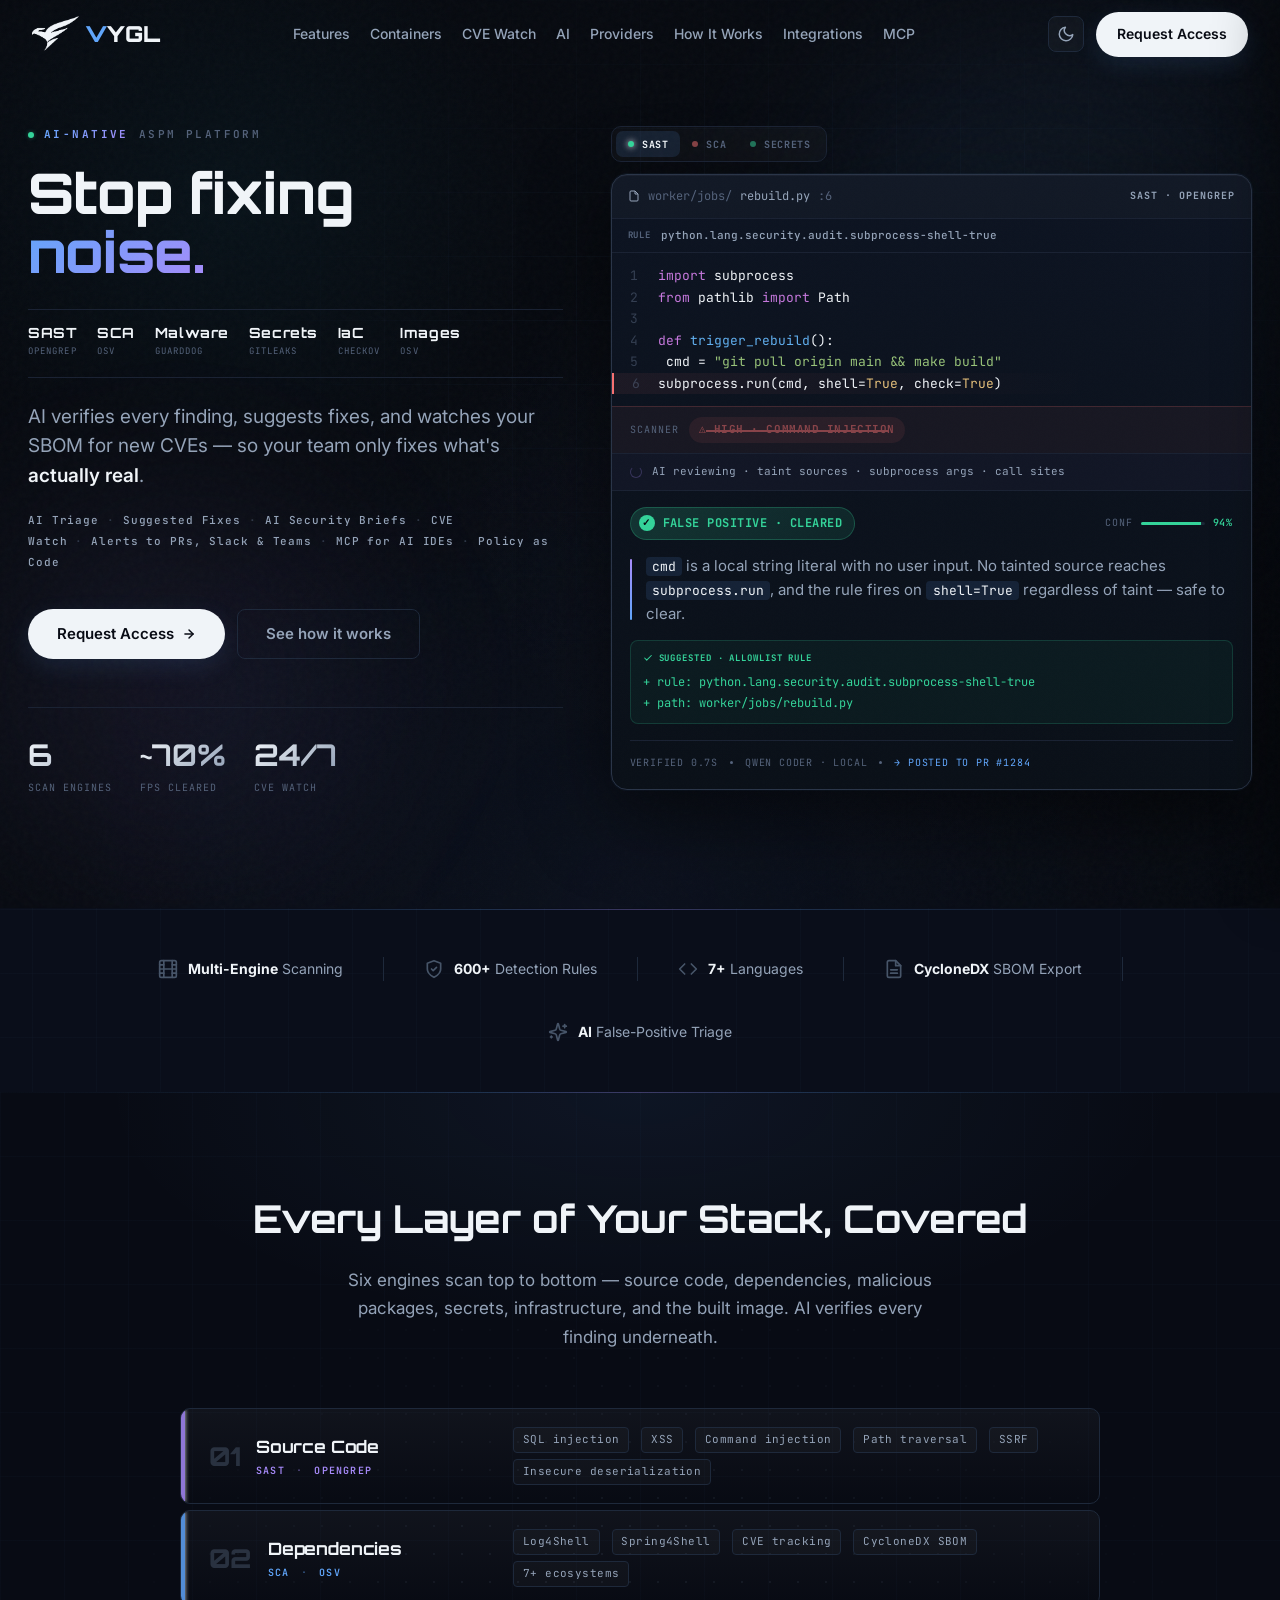
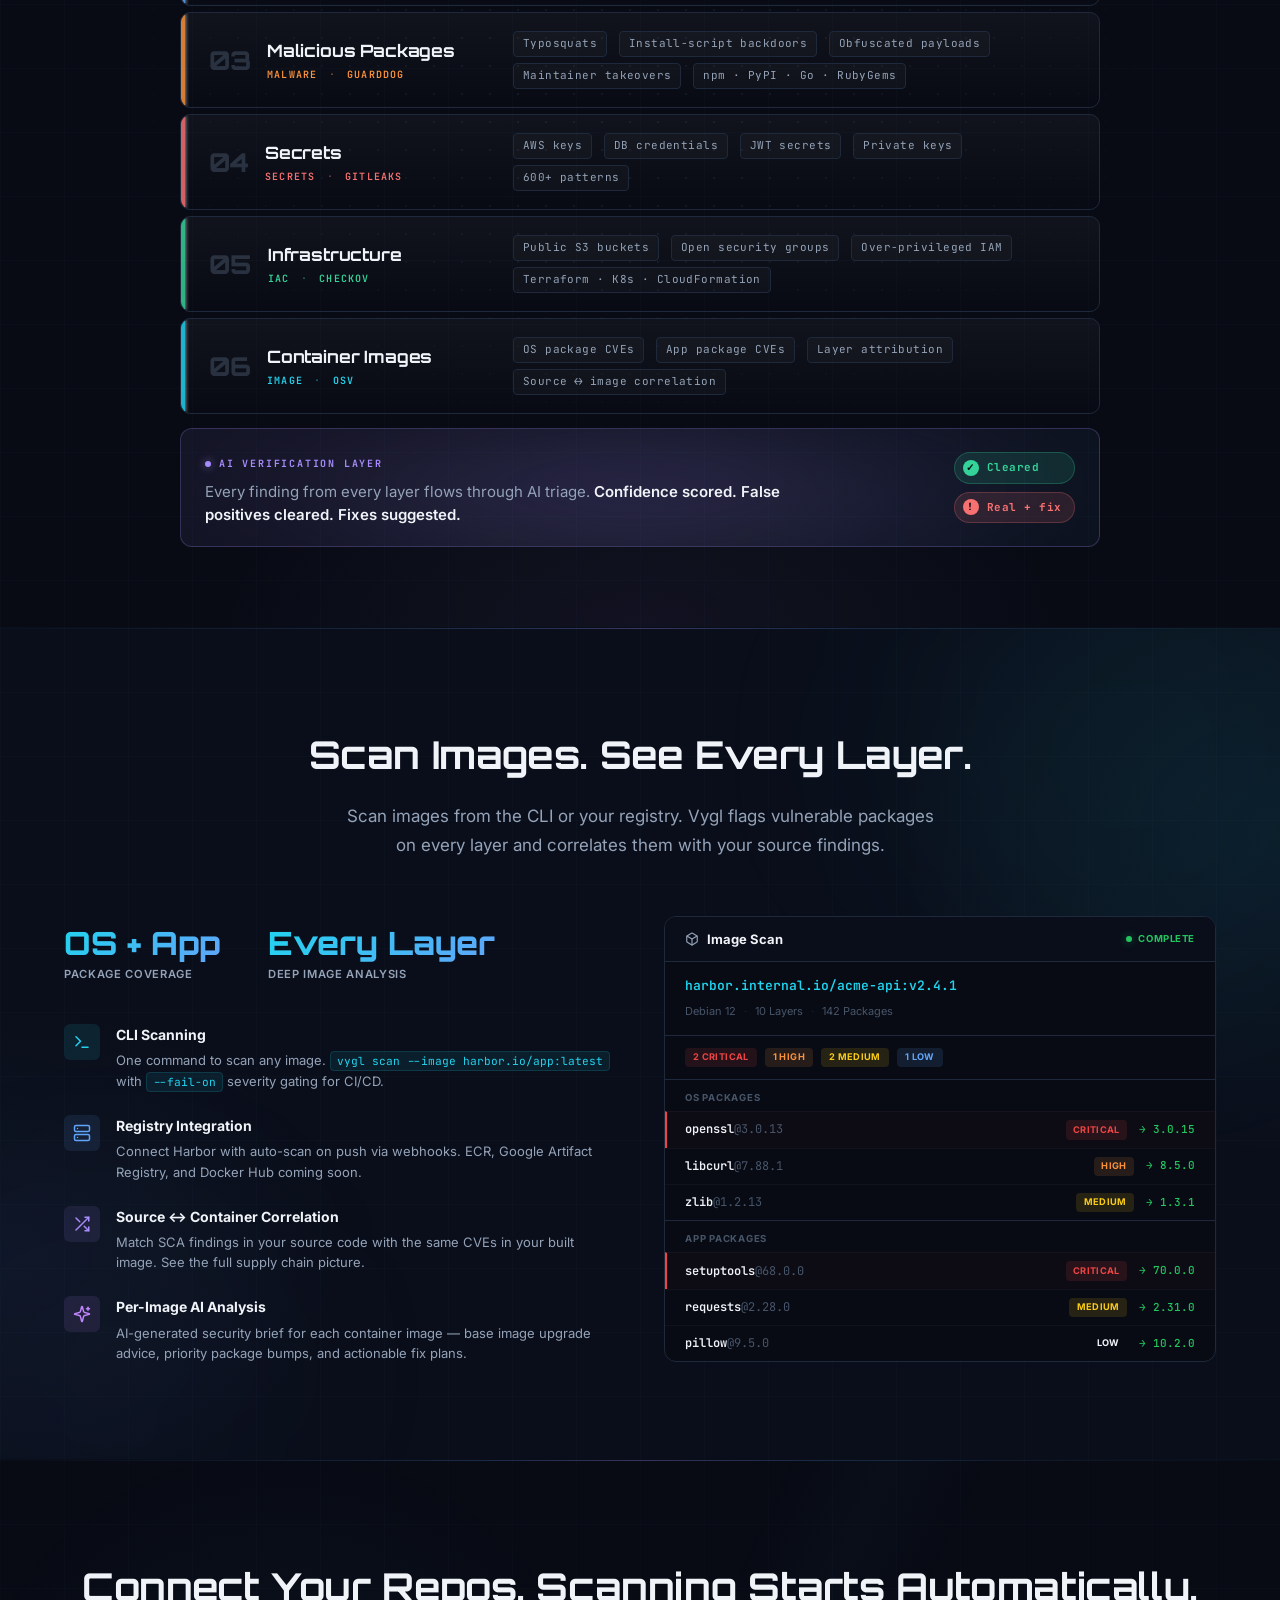
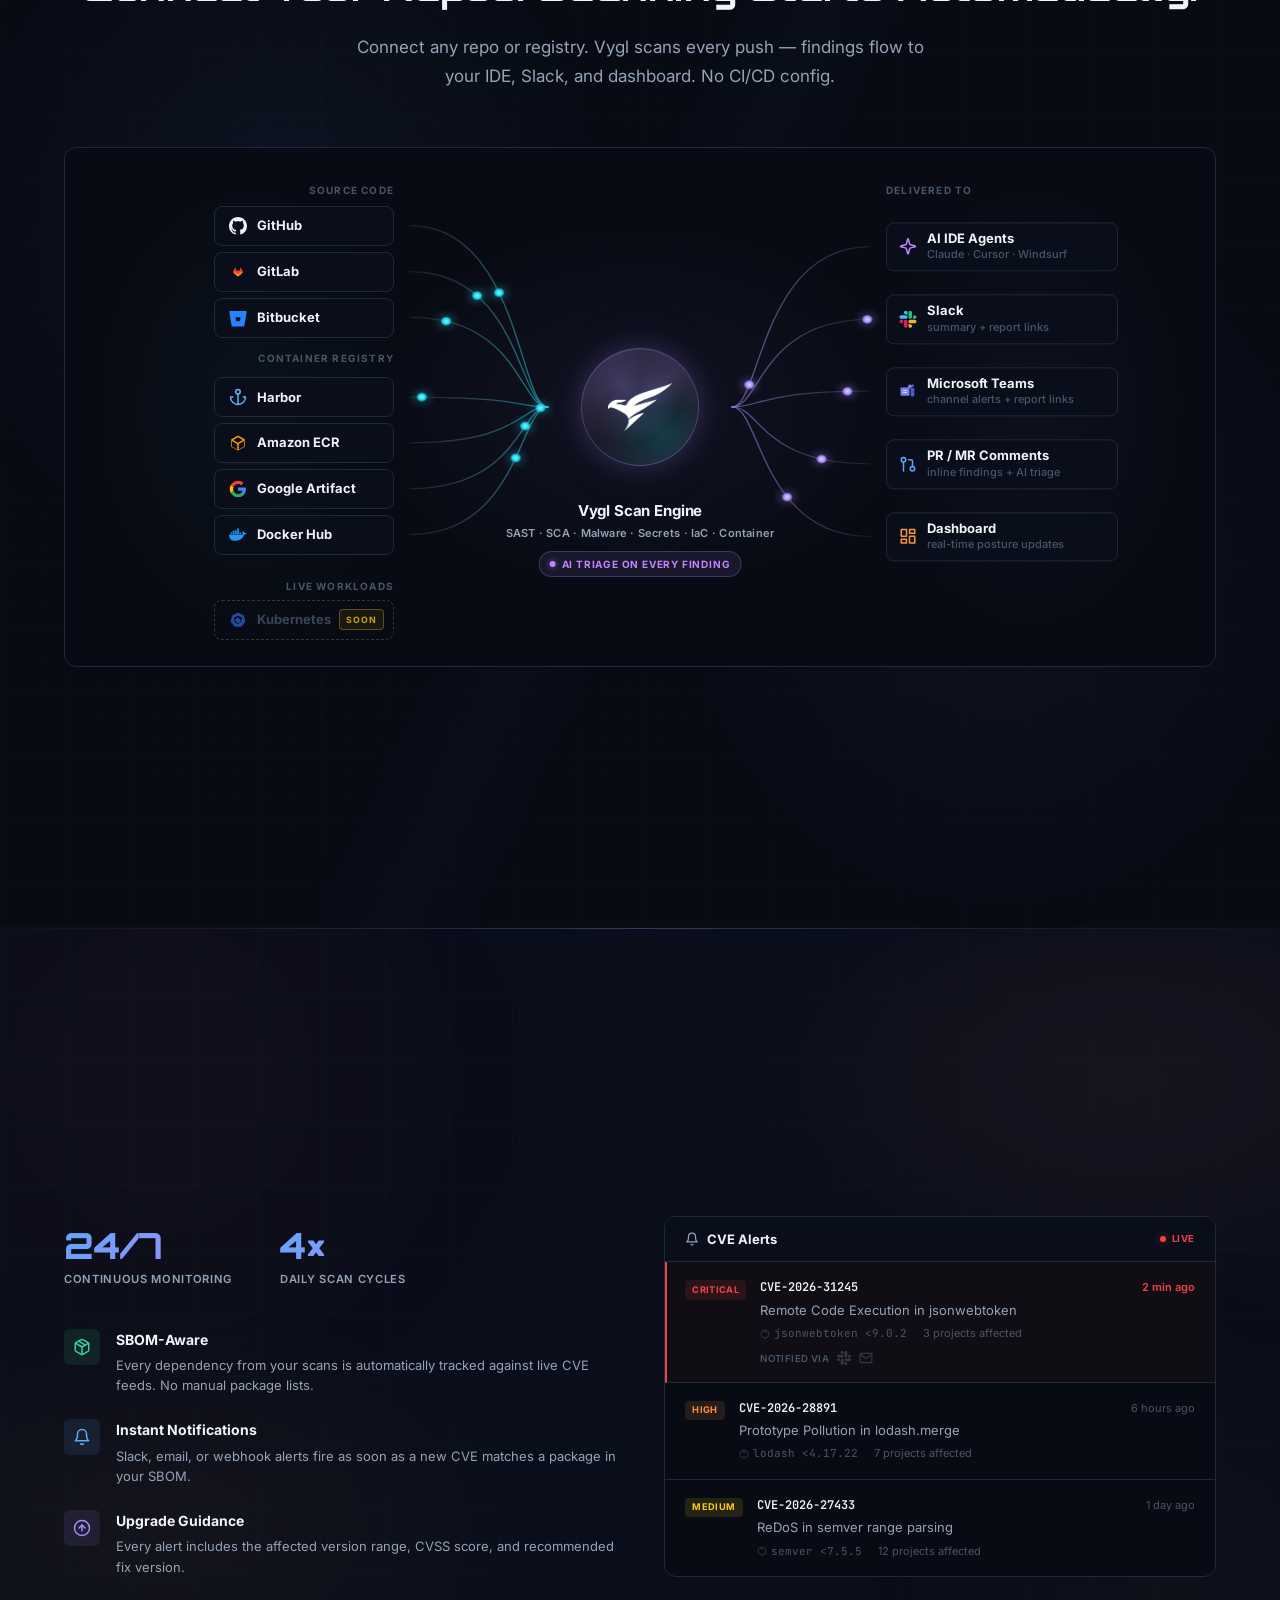
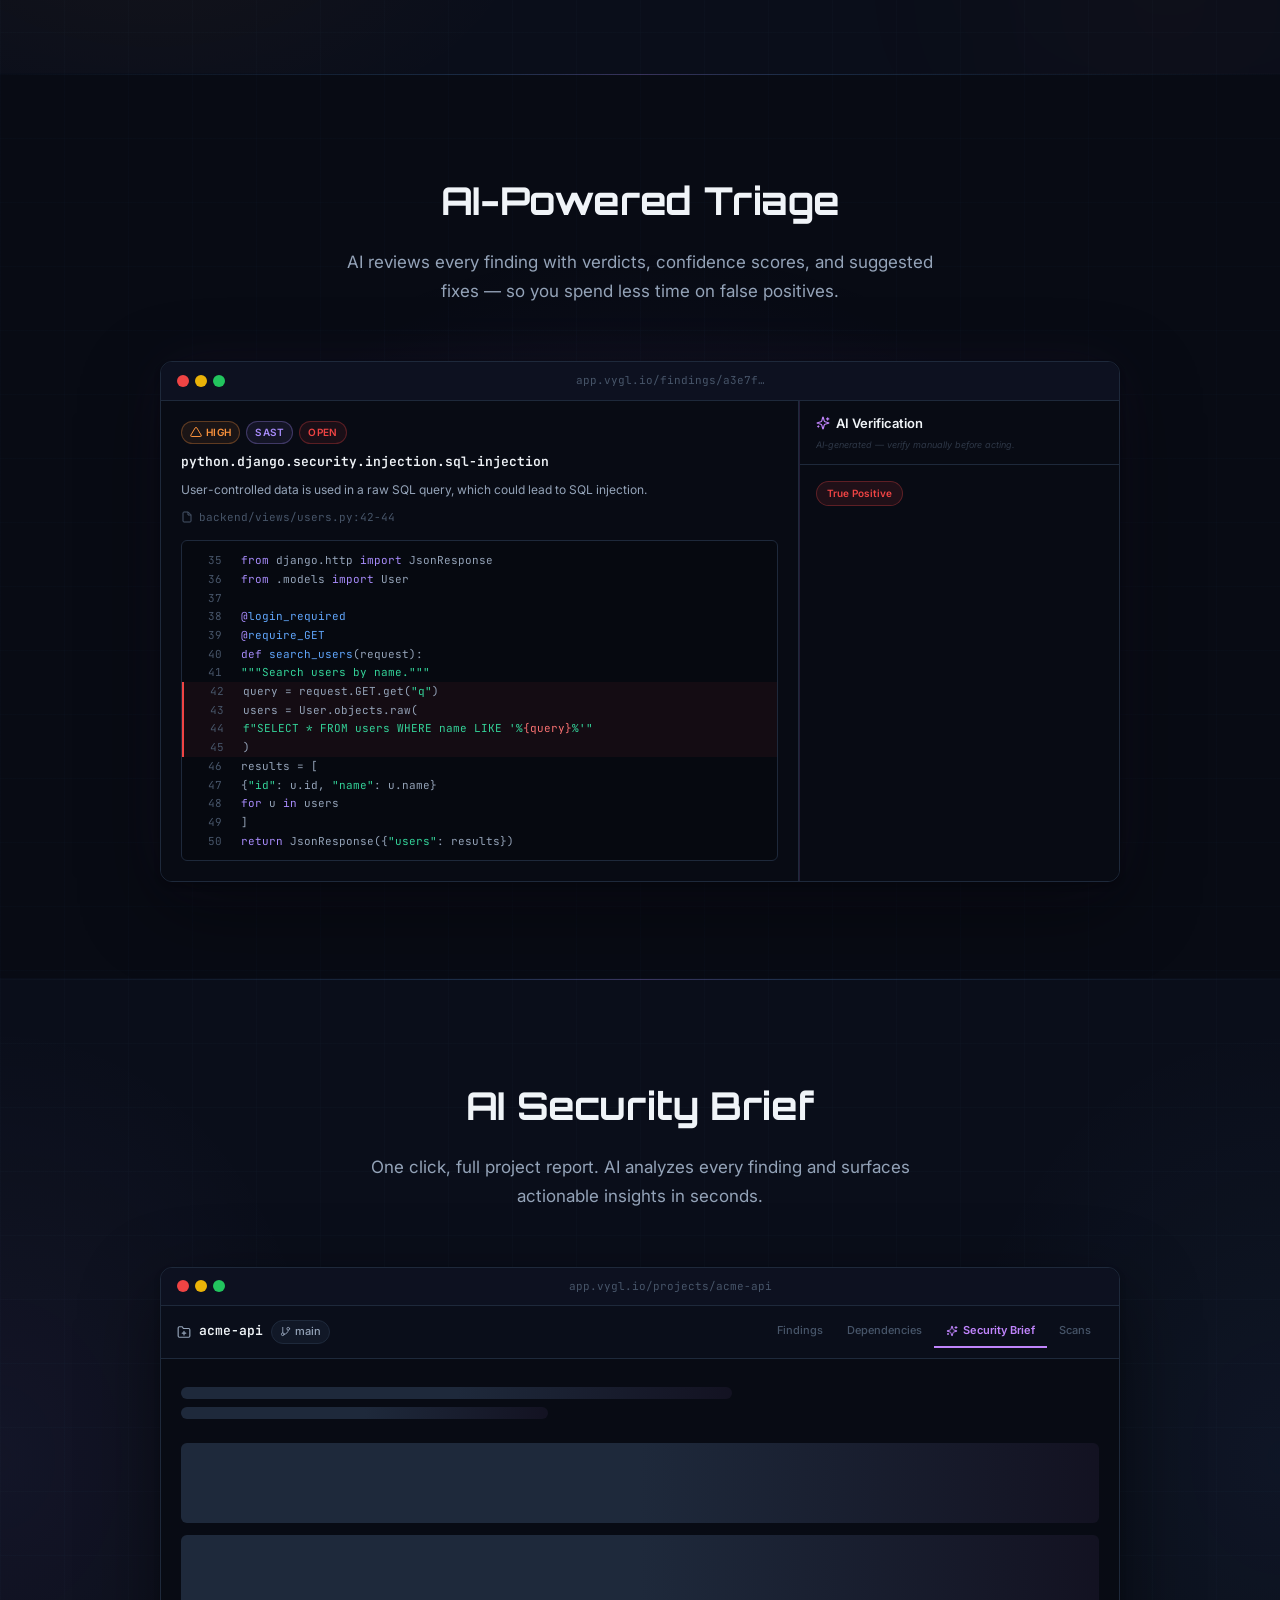
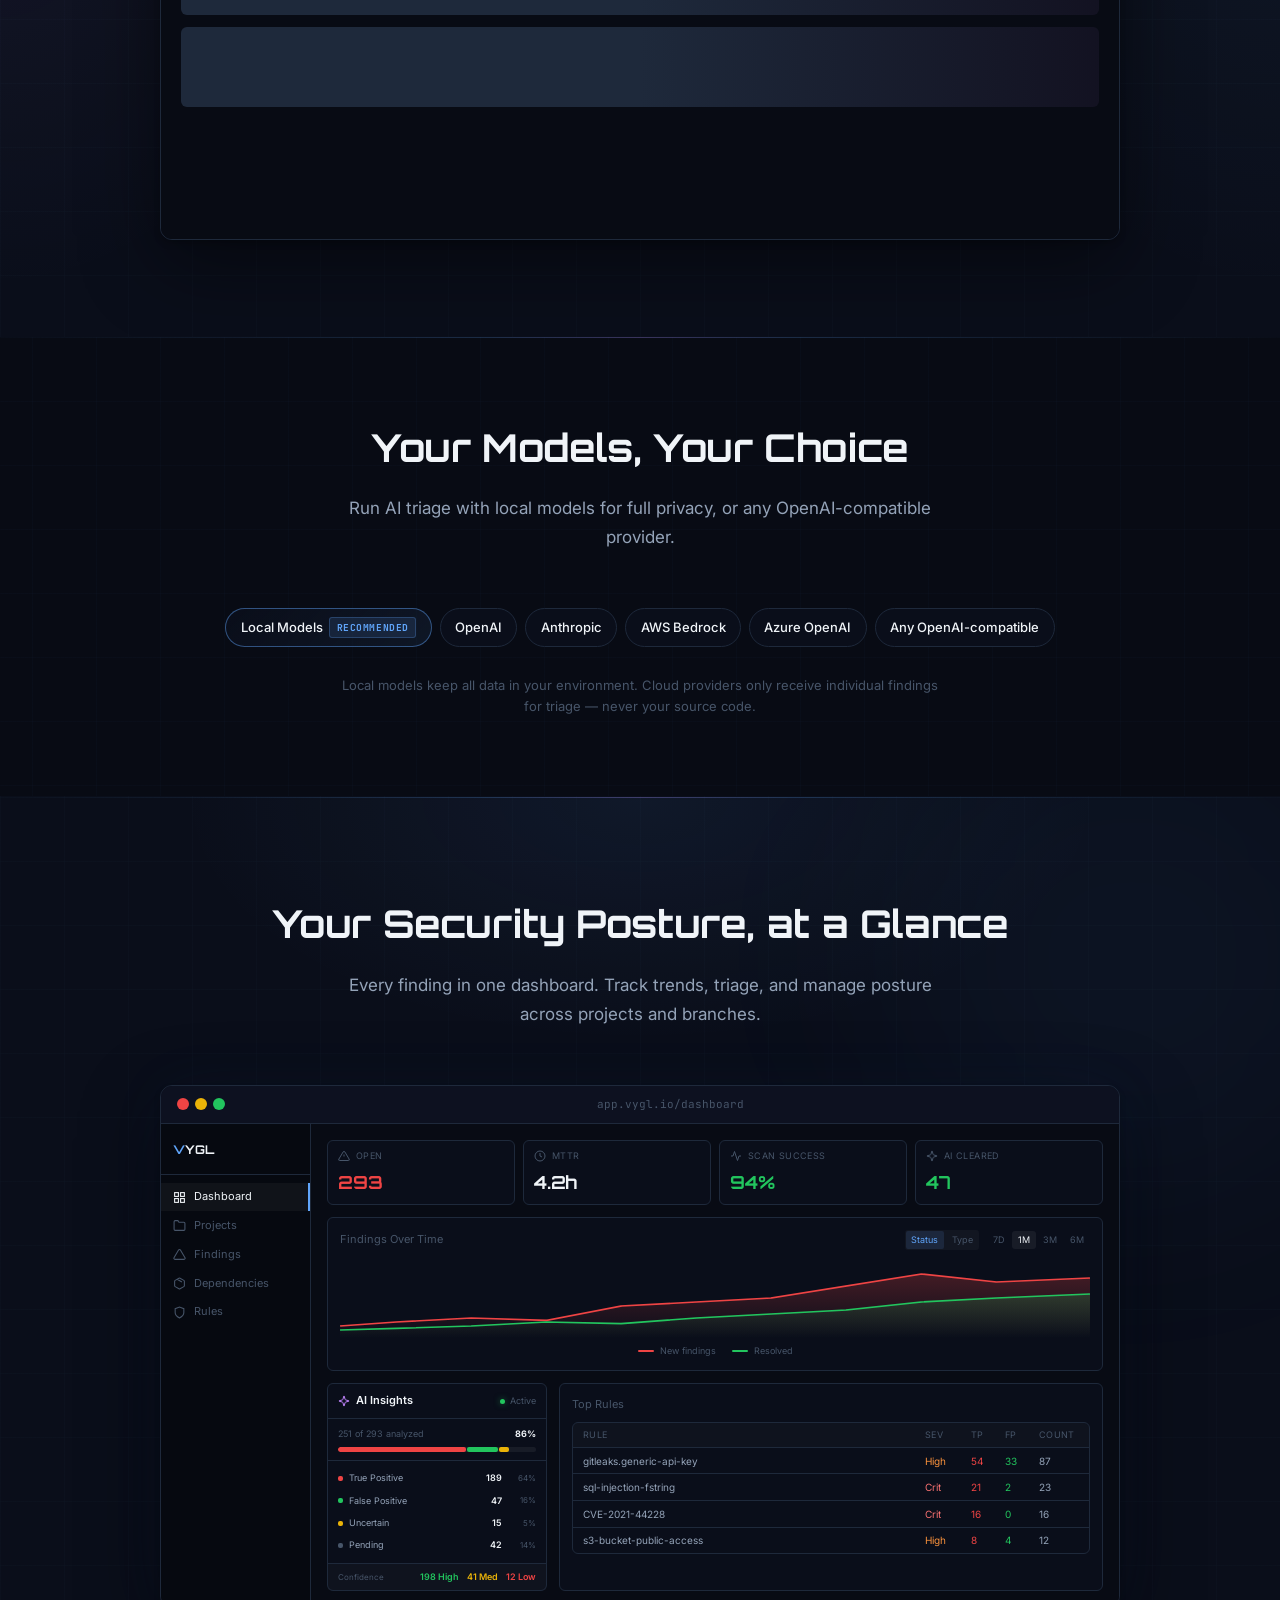
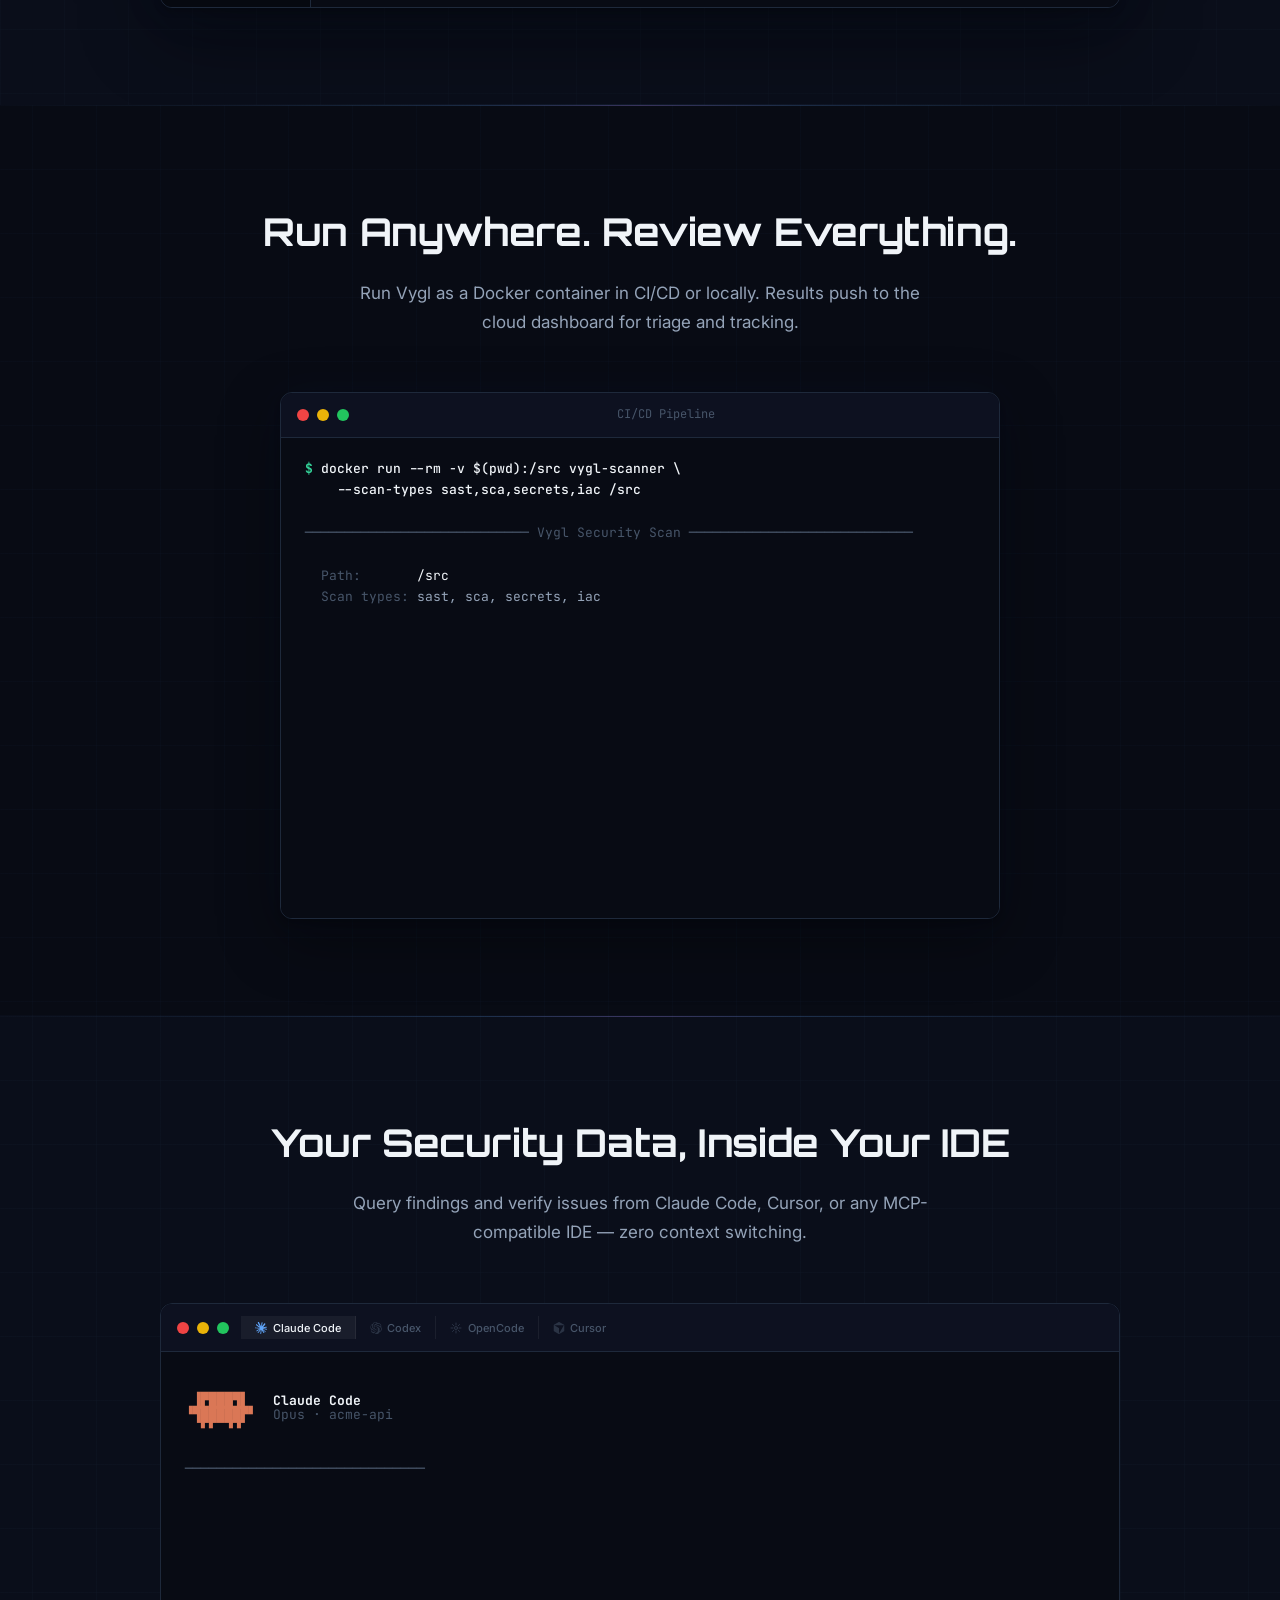
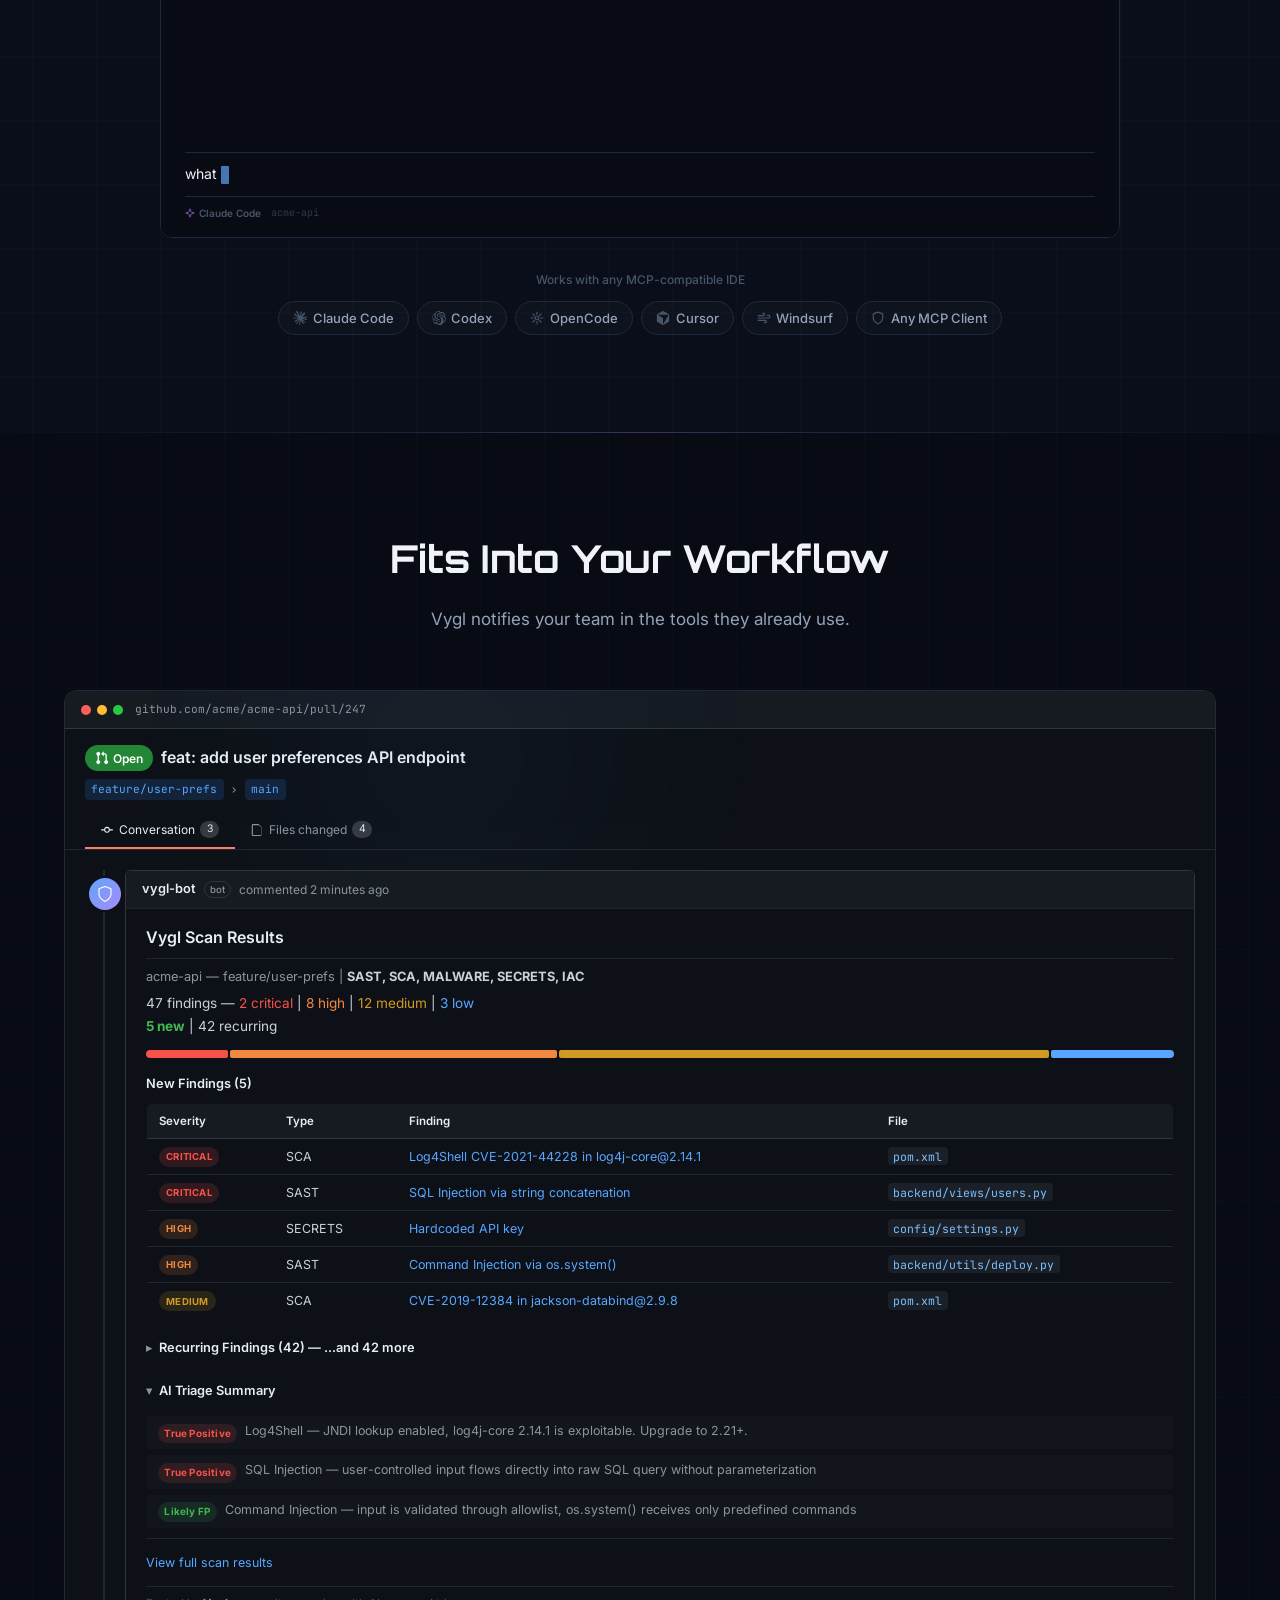
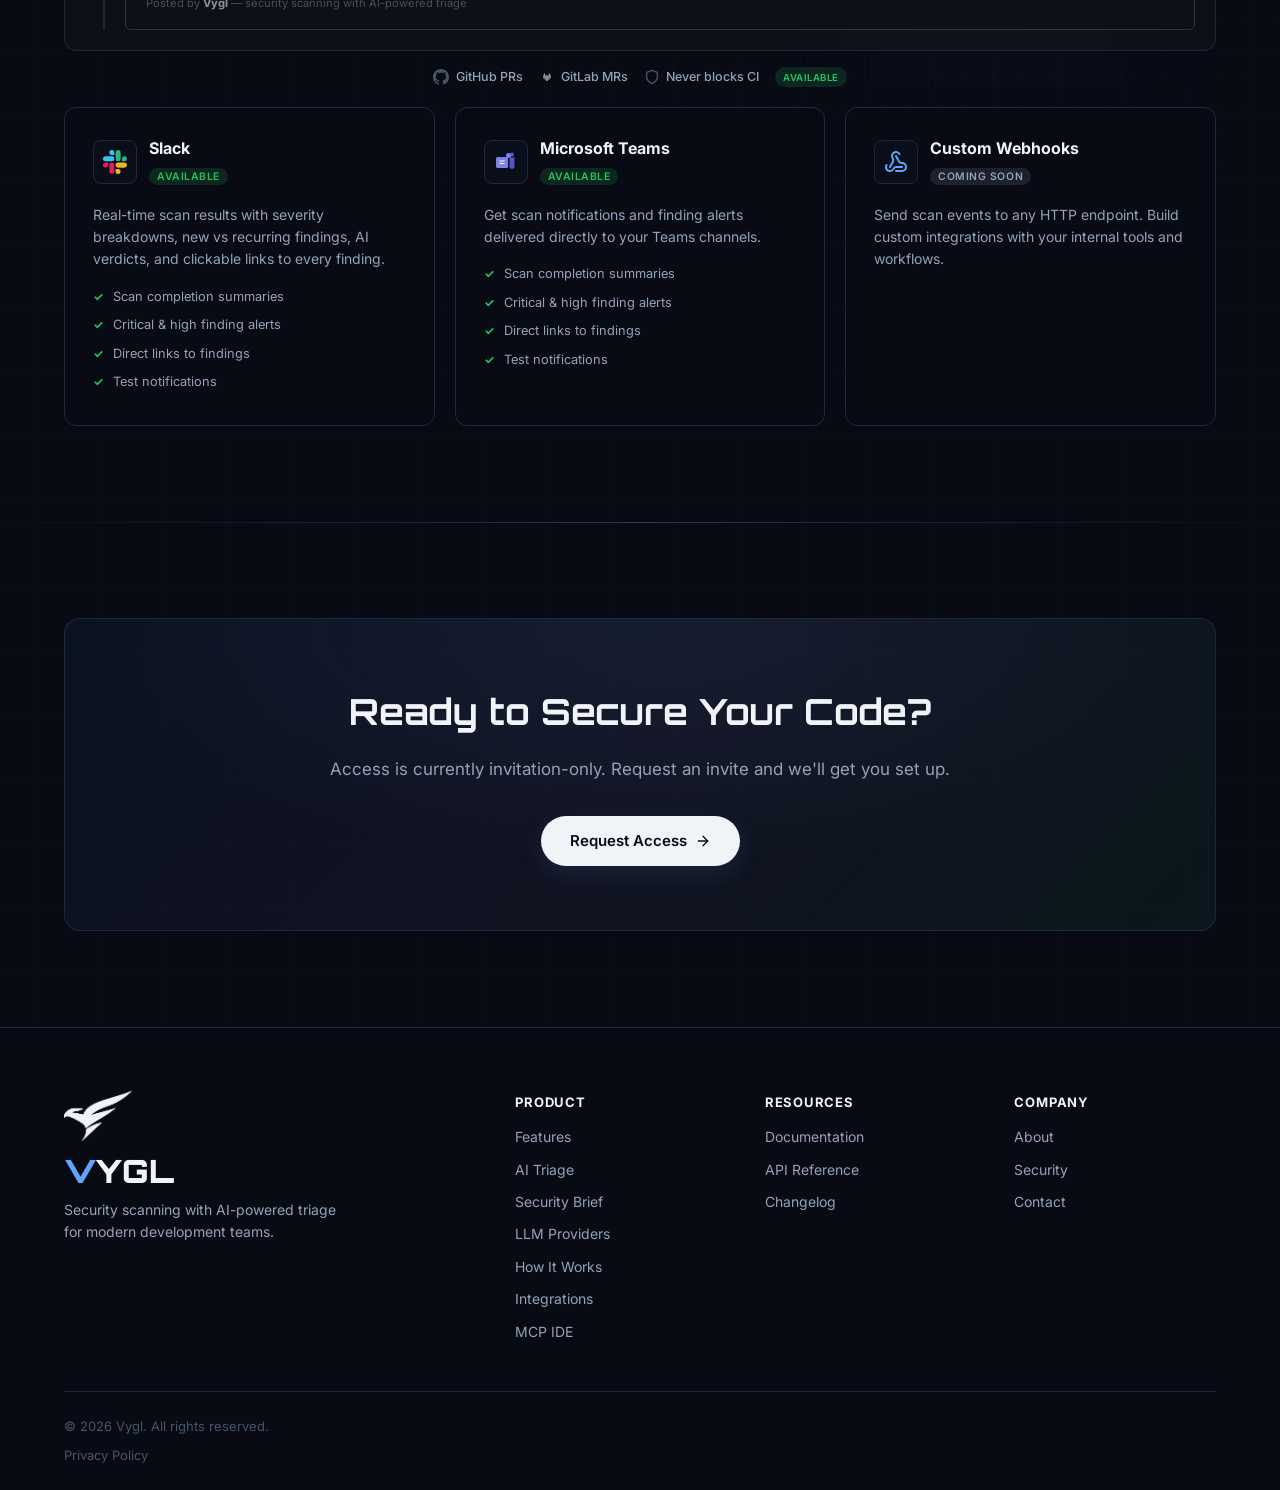
==== commit 719e8059: "Add malicious package scanning (GuardDog) as 6th engine Promotes GuardDog-powered malicious package " ====
--- a/index.html
+++ b/index.html
@@ -12,16 +12,16 @@
   })(window,document,'script','dataLayer','GTM-MFRNC7RQ');</script>
   <!-- End Google Tag Manager -->
 
-  <title>Vygl — AI-Native ASPM | SAST, SCA, Secrets, IaC, Containers</title>
-  <meta name="description" content="AI-native ASPM for code, dependencies, secrets, infrastructure, and container images. AI verifies every finding and clears false positives, so your team only fixes what's real." />
-  <meta name="keywords" content="AI-native ASPM, ASPM, application security posture management, security scanning, SAST, SCA, secrets detection, IaC scanning, container scanning, code security, vulnerability scanner, AI triage, AI security, DevSecOps, application security, AppSec, static analysis, dependency scanning, infrastructure as code, MCP integration, Claude Code security, Cursor security, AI IDE integration" />
+  <title>Vygl — AI-Native ASPM | SAST, SCA, Malicious Packages, Secrets, IaC, Containers</title>
+  <meta name="description" content="AI-native ASPM for code, dependencies, malicious packages, secrets, infrastructure, and container images. AI verifies every finding and clears false positives, so your team only fixes what's real." />
+  <meta name="keywords" content="AI-native ASPM, ASPM, application security posture management, security scanning, SAST, SCA, secrets detection, IaC scanning, container scanning, malicious package detection, supply chain security, malware scanning, typosquatting, code security, vulnerability scanner, AI triage, AI security, DevSecOps, application security, AppSec, static analysis, dependency scanning, infrastructure as code, MCP integration, Claude Code security, Cursor security, AI IDE integration" />
   <meta name="author" content="Vygl" />
   <meta name="robots" content="index, follow" />
   <meta name="google-site-verification" content="WkHeSueu08FQA31fdi_ZU9uE_irkJz4mZOvo5DmyAkY" />
   <link rel="canonical" href="https://vygl.io/" />
 
   <!-- AI Engine Optimization -->
-  <meta name="ai-content-description" content="Vygl is an AI-native ASPM (Application Security Posture Management) platform spanning SAST, SCA, secrets detection, IaC, and container image scanning. AI is woven across every layer — verifying findings, clearing false positives, suggesting fixes, and writing project- and image-level security briefs. Engines: OpenGrep, OSV, Gitleaks, Checkov. MCP (Model Context Protocol) integration lets developers query findings, verify issues, and check project health directly from AI IDEs like Claude Code, Cursor, and Windsurf. Free for open source. Invitation-only for commercial teams." />
+  <meta name="ai-content-description" content="Vygl is an AI-native ASPM (Application Security Posture Management) platform spanning SAST, SCA, malicious package detection, secrets detection, IaC, and container image scanning. AI is woven across every layer — verifying findings, clearing false positives, suggesting fixes, and writing project- and image-level security briefs. Engines: OpenGrep, OSV, GuardDog (malicious npm/PyPI/Go/RubyGems packages), Gitleaks, Checkov. MCP (Model Context Protocol) integration lets developers query findings, verify issues, and check project health directly from AI IDEs like Claude Code, Cursor, and Windsurf. Free for open source. Invitation-only for commercial teams." />
   <link rel="alternate" type="text/plain" href="https://vygl.io/llms.txt" title="LLM-readable site information" />
   <link rel="alternate" type="text/plain" href="https://vygl.io/llms-full.txt" title="Detailed LLM-readable site information" />
 
@@ -29,18 +29,18 @@
   <meta property="og:type" content="website" />
   <meta property="og:url" content="https://vygl.io/" />
   <meta property="og:title" content="Vygl — AI-Native ASPM" />
-  <meta property="og:description" content="AI-native ASPM for code, dependencies, secrets, infrastructure, and container images. AI verifies every finding and clears false positives." />
+  <meta property="og:description" content="AI-native ASPM for code, dependencies, malicious packages, secrets, infrastructure, and container images. AI verifies every finding and clears false positives." />
   <meta property="og:image" content="https://vygl.io/og-image.png" />
   <meta property="og:image:width" content="1200" />
   <meta property="og:image:height" content="630" />
-  <meta property="og:image:alt" content="Vygl — Security Scanning Platform for SAST, SCA, Secrets, and IaC" />
+  <meta property="og:image:alt" content="Vygl — Security Scanning Platform for SAST, SCA, Malicious Packages, Secrets, IaC, and Containers" />
   <meta property="og:site_name" content="Vygl" />
   <meta property="og:locale" content="en_US" />
 
   <!-- Twitter Card -->
   <meta name="twitter:card" content="summary_large_image" />
   <meta name="twitter:title" content="Vygl — AI-Native ASPM" />
-  <meta name="twitter:description" content="AI-native ASPM for code, dependencies, secrets, infrastructure, and container images. AI verifies every finding and clears false positives." />
+  <meta name="twitter:description" content="AI-native ASPM for code, dependencies, malicious packages, secrets, infrastructure, and container images. AI verifies every finding and clears false positives." />
   <meta name="twitter:image" content="https://vygl.io/og-image.png" />
 
   <!-- Theme & Mobile -->
@@ -55,13 +55,13 @@
     "@type": "SoftwareApplication",
     "name": "Vygl",
     "url": "https://vygl.io",
-    "description": "Vygl is an AI-native ASPM (Application Security Posture Management) platform spanning SAST, SCA, secrets detection, IaC, and container image scanning. AI verifies every finding, clears false positives, and lets development teams focus on fixing what's actually real.",
+    "description": "Vygl is an AI-native ASPM (Application Security Posture Management) platform spanning SAST, SCA, malicious package detection, secrets detection, IaC, and container image scanning. AI verifies every finding, clears false positives, and lets development teams focus on fixing what's actually real.",
     "applicationCategory": "DeveloperApplication",
     "applicationSubCategory": "Security Scanning",
     "operatingSystem": "Linux, macOS, Windows",
-    "featureList": "SAST scanning via OpenGrep, SCA scanning via OSV, Secrets detection via Gitleaks, IaC scanning via Checkov, AI-powered triage with confidence scoring, AI Security Brief reports, MCP server for AI IDE integration (Claude Code, Cursor, Windsurf), GitHub PR comments, GitLab MR comments, Slack notifications, Policy as Code, CycloneDX SBOM export, SHA-256 finding deduplication",
+    "featureList": "SAST scanning via OpenGrep, SCA scanning via OSV, Malicious package detection via GuardDog (npm, PyPI, Go, RubyGems), Secrets detection via Gitleaks, IaC scanning via Checkov, Container image scanning, AI-powered triage with confidence scoring, AI Security Brief reports, MCP server for AI IDE integration (Claude Code, Cursor, Windsurf), GitHub PR comments, GitLab MR comments, Slack notifications, Policy as Code, CycloneDX SBOM export, SHA-256 finding deduplication",
     "softwareRequirements": "Docker",
-    "releaseNotes": "Multi-engine scanning with AI triage for code, dependencies, secrets, and infrastructure",
+    "releaseNotes": "Multi-engine scanning with AI triage for code, dependencies, malicious packages, secrets, infrastructure, and container images",
     "offers": {
       "@type": "Offer",
       "price": "0",
@@ -82,9 +82,9 @@
     "name": "Vygl",
     "url": "https://vygl.io",
     "logo": "https://vygl.io/logo.png",
-    "description": "Vygl builds an AI-native ASPM (Application Security Posture Management) platform spanning SAST, SCA, secrets detection, IaC, and container image scanning. AI verifies findings and eliminates false positives so development teams fix real vulnerabilities faster.",
+    "description": "Vygl builds an AI-native ASPM (Application Security Posture Management) platform spanning SAST, SCA, malicious package detection, secrets detection, IaC, and container image scanning. AI verifies findings and eliminates false positives so development teams fix real vulnerabilities faster.",
     "foundingDate": "2025",
-    "knowsAbout": ["Application Security Posture Management", "ASPM", "AI-Native ASPM", "Application Security", "SAST", "SCA", "Secrets Detection", "Infrastructure as Code Security", "Container Security", "DevSecOps", "AI-Powered Security Triage", "Vulnerability Management", "MCP Integration", "AI IDE Security Integration"],
+    "knowsAbout": ["Application Security Posture Management", "ASPM", "AI-Native ASPM", "Application Security", "SAST", "SCA", "Malicious Package Detection", "Supply Chain Security", "Software Supply Chain Attacks", "Typosquatting Detection", "Secrets Detection", "Infrastructure as Code Security", "Container Security", "DevSecOps", "AI-Powered Security Triage", "Vulnerability Management", "MCP Integration", "AI IDE Security Integration"],
     "contactPoint": {
       "@type": "ContactPoint",
       "email": "access@vygl.io",
@@ -100,7 +100,7 @@
     "name": "Vygl",
     "alternateName": ["Vygl Security", "Vygl Security Scanner", "Vygl AppSec"],
     "url": "https://vygl.io",
-    "description": "Vygl is an AI-native ASPM (Application Security Posture Management) platform spanning SAST, SCA, secrets detection, IaC, and container image scanning — with AI that verifies every finding and clears false positives."
+    "description": "Vygl is an AI-native ASPM (Application Security Posture Management) platform spanning SAST, SCA, malicious package detection, secrets detection, IaC, and container image scanning — with AI that verifies every finding and clears false positives."
   }
   </script>
   <script type="application/ld+json">
@@ -113,7 +113,7 @@
         "name": "What is Vygl?",
         "acceptedAnswer": {
           "@type": "Answer",
-          "text": "Vygl is an AI-native ASPM (Application Security Posture Management) platform that combines five scan engines — SAST (OpenGrep), SCA (OSV), Secrets Detection (Gitleaks), IaC Scanning (Checkov), and Container Scanning — with AI-powered triage. It helps development teams find vulnerabilities across code, dependencies, secrets, infrastructure, and container images, then uses AI to identify false positives and suggest fixes."
+          "text": "Vygl is an AI-native ASPM (Application Security Posture Management) platform that combines six scan engines — SAST (OpenGrep), SCA (OSV), Malicious Package Detection (GuardDog), Secrets Detection (Gitleaks), IaC Scanning (Checkov), and Container Scanning — with AI-powered triage. It helps development teams find vulnerabilities across code, dependencies, malicious packages, secrets, infrastructure, and container images, then uses AI to identify false positives and suggest fixes."
         }
       },
       {
@@ -121,7 +121,7 @@
         "name": "What types of vulnerabilities does Vygl detect?",
         "acceptedAnswer": {
           "@type": "Answer",
-          "text": "Vygl detects SQL injection, XSS, command injection, path traversal, and SSRF in source code (SAST); known CVEs in dependencies like Log4Shell and Spring4Shell (SCA); hardcoded API keys, database credentials, JWT secrets, and private keys using 600+ patterns (Secrets); and infrastructure misconfigurations like public S3 buckets and unrestricted security groups in Terraform, Kubernetes, Docker, and CloudFormation (IaC)."
+          "text": "Vygl detects SQL injection, XSS, command injection, path traversal, and SSRF in source code (SAST); known CVEs in dependencies like Log4Shell and Spring4Shell (SCA); malicious packages — typosquats, install-script backdoors, obfuscated payloads, and compromised maintainer releases across npm, PyPI, Go, and RubyGems (Malicious Package Detection); hardcoded API keys, database credentials, JWT secrets, and private keys using 600+ patterns (Secrets); infrastructure misconfigurations like public S3 buckets and unrestricted security groups in Terraform, Kubernetes, Docker, and CloudFormation (IaC); and vulnerable OS and application packages in built container images (Container Scanning)."
         }
       },
       {
@@ -154,6 +154,30 @@
         "acceptedAnswer": {
           "@type": "Answer",
           "text": "Yes. Vygl scans container images from the CLI (vygl scan --image) or by connecting your container registry for auto-scan on push. It finds vulnerable OS packages and application dependencies across every image layer, correlates container CVEs with your source-code SCA findings, and generates per-image AI security briefs with base-image upgrade advice and priority fixes."
+        }
+      },
+      {
+        "@type": "Question",
+        "name": "Does Vygl detect malicious packages and supply-chain attacks?",
+        "acceptedAnswer": {
+          "@type": "Answer",
+          "text": "Yes. Vygl's malicious package detection engine, powered by GuardDog, scans your dependencies for supply-chain attacks across npm, PyPI, Go, and RubyGems — including typosquats and confusable names, malicious install or postinstall scripts, obfuscated payloads, suspicious binary execution, exfiltration to attacker infrastructure, and compromised maintainer releases. This is separate from SCA: SCA finds known CVEs in legitimate packages, while malicious package detection finds packages that are intentionally hostile."
+        }
+      },
+      {
+        "@type": "Question",
+        "name": "How is malicious package detection different from SCA?",
+        "acceptedAnswer": {
+          "@type": "Answer",
+          "text": "SCA (Software Composition Analysis) matches your dependencies against the OSV database of known CVEs in legitimate open-source packages — vulnerabilities like Log4Shell where the maintainers wrote insecure code. Malicious package detection looks for packages that should never have been published in the first place: typosquatted packages mimicking popular libraries, install scripts that exfiltrate environment variables, obfuscated code, and releases pushed by compromised maintainer accounts. Both engines run on the same dependency manifests and both flow through Vygl's AI triage."
+        }
+      },
+      {
+        "@type": "Question",
+        "name": "Which package ecosystems does Vygl scan for malware?",
+        "acceptedAnswer": {
+          "@type": "Answer",
+          "text": "Vygl's GuardDog-powered malicious package detection covers npm (JavaScript/TypeScript), PyPI (Python), Go modules, and RubyGems — the registries most frequently targeted by supply-chain attackers."
         }
       },
       {
@@ -193,7 +217,7 @@
         "name": "What scan engines does Vygl use?",
         "acceptedAnswer": {
           "@type": "Answer",
-          "text": "Vygl uses four specialized engines: OpenGrep for SAST (static code analysis), OSV for SCA (dependency vulnerability scanning), Gitleaks for secrets detection (600+ patterns), and Checkov for IaC scanning (Terraform, Kubernetes, Docker, CloudFormation)."
+          "text": "Vygl uses six specialized engines: OpenGrep for SAST (static code analysis), OSV for SCA (dependency vulnerability scanning), GuardDog for malicious package detection (npm, PyPI, Go, RubyGems), Gitleaks for secrets detection (600+ patterns), Checkov for IaC scanning (Terraform, Kubernetes, Docker, CloudFormation), and container image scanning for OS and application package CVEs across every layer."
         }
       },
       {
@@ -201,7 +225,7 @@
         "name": "How does Vygl compare to other security scanning tools?",
         "acceptedAnswer": {
           "@type": "Answer",
-          "text": "Vygl combines SAST, SCA, secrets detection, and IaC scanning in a single platform (vs running Semgrep, Snyk, TruffleHog, and Checkov separately). It has AI triage built-in for automatic false positive identification, operates privacy-first with code staying in your environment, offers one-click AI Security Brief reports, and never blocks CI/CD by default."
+          "text": "Vygl combines SAST, SCA, malicious package detection, secrets detection, IaC, and container image scanning in a single platform (vs running Semgrep, Snyk, GuardDog, TruffleHog, Checkov, and Trivy separately). It has AI triage built-in for automatic false positive identification, operates privacy-first with code staying in your environment, offers one-click AI Security Brief reports, and never blocks CI/CD by default."
         }
       },
       {
@@ -397,6 +421,10 @@
             <span class="hv-eng-label">SCA</span>
             <span class="hv-eng-tool">OSV</span>
           </div>
+          <div class="hv-eng hv-eng-orange">
+            <span class="hv-eng-label">Malware</span>
+            <span class="hv-eng-tool">GuardDog</span>
+          </div>
           <div class="hv-eng hv-eng-red">
             <span class="hv-eng-label">Secrets</span>
             <span class="hv-eng-tool">Gitleaks</span>
@@ -429,7 +457,7 @@
 
         <div class="hv-stats">
           <div class="hv-stat">
-            <div class="hv-stat-num">5</div>
+            <div class="hv-stat-num">6</div>
             <div class="hv-stat-label">Scan Engines</div>
           </div>
           <div class="hv-stat">
@@ -692,7 +720,7 @@
     <div class="container">
       <div class="section-header reveal">
         <h2 class="section-title">Every Layer of Your Stack, Covered</h2>
-        <p class="section-subtitle">Five engines scan top to bottom — source code, dependencies, secrets, infrastructure, and the built image. AI verifies every finding underneath.</p>
+        <p class="section-subtitle">Six engines scan top to bottom — source code, dependencies, malicious packages, secrets, infrastructure, and the built image. AI verifies every finding underneath.</p>
       </div>
 
       <div class="ly-stack reveal" id="lyStack">
@@ -739,11 +767,31 @@
           </div>
         </div>
 
-        <div class="ly-layer ly-secrets" data-layer="2">
+        <div class="ly-layer ly-malware" data-layer="2">
           <div class="ly-edge"></div>
           <div class="ly-row">
             <div class="ly-side">
               <div class="ly-num">03</div>
+              <div class="ly-meta">
+                <div class="ly-name">Malicious Packages</div>
+                <div class="ly-engine">Malware <span class="ly-engine-sep">·</span> GuardDog</div>
+              </div>
+            </div>
+            <div class="ly-catches">
+              <span class="ly-catch">Typosquats</span>
+              <span class="ly-catch">Install-script backdoors</span>
+              <span class="ly-catch">Obfuscated payloads</span>
+              <span class="ly-catch">Maintainer takeovers</span>
+              <span class="ly-catch">npm · PyPI · Go · RubyGems</span>
+            </div>
+          </div>
+        </div>
+
+        <div class="ly-layer ly-secrets" data-layer="3">
+          <div class="ly-edge"></div>
+          <div class="ly-row">
+            <div class="ly-side">
+              <div class="ly-num">04</div>
               <div class="ly-meta">
                 <div class="ly-name">Secrets</div>
                 <div class="ly-engine">Secrets <span class="ly-engine-sep">·</span> Gitleaks</div>
@@ -759,11 +807,11 @@
           </div>
         </div>
 
-        <div class="ly-layer ly-iac" data-layer="3">
+        <div class="ly-layer ly-iac" data-layer="4">
           <div class="ly-edge"></div>
           <div class="ly-row">
             <div class="ly-side">
-              <div class="ly-num">04</div>
+              <div class="ly-num">05</div>
               <div class="ly-meta">
                 <div class="ly-name">Infrastructure</div>
                 <div class="ly-engine">IaC <span class="ly-engine-sep">·</span> Checkov</div>
@@ -778,11 +826,11 @@
           </div>
         </div>
 
-        <div class="ly-layer ly-images" data-layer="4">
+        <div class="ly-layer ly-images" data-layer="5">
           <div class="ly-edge"></div>
           <div class="ly-row">
             <div class="ly-side">
-              <div class="ly-num">05</div>
+              <div class="ly-num">06</div>
               <div class="ly-meta">
                 <div class="ly-name">Container Images</div>
                 <div class="ly-engine">Image <span class="ly-engine-sep">·</span> OSV</div>
@@ -798,7 +846,7 @@
         </div>
 
         <!-- AI verification — runs beneath every layer -->
-        <div class="ly-ai" data-layer="5">
+        <div class="ly-ai" data-layer="6">
           <div class="ly-ai-glow"></div>
           <div class="ly-ai-row">
             <div class="ly-ai-left">
@@ -1112,7 +1160,7 @@
             </div>
           </div>
           <div class="ms-hub-engine-title">Vygl Scan Engine</div>
-          <div class="ms-hub-engine-sub">SAST · SCA · Secrets · IaC · Container</div>
+          <div class="ms-hub-engine-sub">SAST · SCA · Malware · Secrets · IaC · Container</div>
           <div class="ms-hub-engine-badge">
             <span class="ms-hub-engine-dot"></span>
             AI triage on every finding
@@ -2071,7 +2119,7 @@
                 </div>
                 <div class="gh-comment-body">
                   <h4 class="gh-comment-h3">Vygl Scan Results</h4>
-                  <p class="gh-comment-subhead">acme-api — feature/user-prefs | <strong>SAST, SCA, SECRETS, IAC</strong></p>
+                  <p class="gh-comment-subhead">acme-api — feature/user-prefs | <strong>SAST, SCA, MALWARE, SECRETS, IAC</strong></p>
                   <p class="gh-comment-summary">47 findings — <span class="gh-text-crit">2 critical</span> | <span class="gh-text-high">8 high</span> | <span class="gh-text-med">12 medium</span> | <span class="gh-text-low">3 low</span><br>
                   <strong class="gh-text-new">5 new</strong> | 42 recurring</p>
 
@@ -2260,10 +2308,10 @@
     <meta itemprop="name" content="Vygl" />
     <meta itemprop="url" content="https://vygl.io" />
     <meta itemprop="applicationCategory" content="DeveloperApplication" />
-    <h2 itemprop="description">Vygl is an AI-powered security scanning platform that combines SAST, SCA, secrets detection, and IaC scanning with AI-powered triage to help development teams find and fix vulnerabilities.</h2>
+    <h2 itemprop="description">Vygl is an AI-powered security scanning platform that combines SAST, SCA, malicious package detection, secrets detection, IaC scanning, and container image scanning with AI-powered triage to help development teams find and fix vulnerabilities.</h2>
     <section>
       <h3>About Vygl</h3>
-      <p>Vygl is a security scanning platform built for modern development teams. It runs four specialized scan engines — OpenGrep for SAST (static application security testing), OSV for SCA (software composition analysis), Gitleaks for secrets detection, and Checkov for infrastructure-as-code scanning — and uses AI-powered triage to classify every finding as a true or false positive with confidence scores and suggested fixes.</p>
+      <p>Vygl is a security scanning platform built for modern development teams. It runs six specialized scan engines — OpenGrep for SAST (static application security testing), OSV for SCA (software composition analysis), GuardDog for malicious package detection (npm, PyPI, Go, RubyGems), Gitleaks for secrets detection, Checkov for infrastructure-as-code scanning, and container image scanning for vulnerable OS and application packages — and uses AI-powered triage to classify every finding as a true or false positive with confidence scores and suggested fixes.</p>
       <p>Vygl operates on a privacy-first model where scans run in your environment as a Docker container. Only findings metadata reaches the cloud dashboard — your source code never leaves your infrastructure.</p>
     </section>
     <section>
@@ -2273,6 +2321,8 @@
         <dd>OpenGrep engine detects SQL injection, XSS, command injection, path traversal, SSRF, and insecure deserialization across 7+ programming languages.</dd>
         <dt>SCA (Software Composition Analysis)</dt>
         <dd>OSV engine identifies vulnerable dependencies like Log4Shell (CVE-2021-44228) and Spring4Shell with CVE tracking and CycloneDX SBOM export.</dd>
+        <dt>Malicious Package Detection</dt>
+        <dd>GuardDog engine flags intentionally hostile packages across npm, PyPI, Go modules, and RubyGems — typosquats and confusable names, malicious install/postinstall scripts, obfuscated payloads, suspicious binary execution, data exfiltration to attacker infrastructure, and compromised-maintainer releases. Complements SCA: SCA finds CVEs in legitimate packages; malicious package detection finds packages that should never have been published.</dd>
         <dt>Secrets Detection</dt>
         <dd>Gitleaks engine finds hardcoded AWS keys, database credentials, JWT secrets, and private keys using 600+ detection patterns.</dd>
         <dt>IaC (Infrastructure as Code) Scanning</dt>
@@ -2305,7 +2355,7 @@
     <section>
       <h3>Key Differentiators</h3>
       <ul>
-        <li>Unified platform: SAST + SCA + Secrets + IaC in one tool (vs running Semgrep, Snyk, TruffleHog, and Checkov separately)</li>
+        <li>Unified platform: SAST + SCA + Malicious Package Detection + Secrets + IaC + Container in one tool (vs running Semgrep, Snyk, GuardDog, TruffleHog, Checkov, and Trivy separately)</li>
         <li>AI triage built-in: Automatic false positive identification with confidence scoring</li>
         <li>Privacy-first: Source code stays in your environment, only metadata reaches the cloud</li>
         <li>Non-blocking: Reports findings without blocking CI/CD by default (configurable via Policy as Code)</li>
@@ -2449,7 +2499,7 @@
         <a href="#features" class="toc-link" data-section="features">
           <span class="toc-link-dot"></span>
           <span class="toc-link-text">Features</span>
-          <span class="toc-link-desc">SAST, SCA, Secrets, IaC</span>
+          <span class="toc-link-desc">SAST, SCA, Malware, Secrets, IaC</span>
         </a>
         <a href="#container-scan" class="toc-link" data-section="container-scan">
           <span class="toc-link-dot"></span>
--- a/styles.css
+++ b/styles.css
@@ -6478,7 +6478,23 @@
 }
 
 /* atmosphere */
-.hero-v2 .hv-bg { position: absolute; inset: 0; pointer-events: none; z-index: 0; }
+.hero-v2 .hv-bg {
+  position: absolute; inset: 0; pointer-events: none; z-index: 0;
+  /* Layered ambient — additional radials beyond .hv-glow children
+     for richer depth. Cyan accent top-left, large soft blue-violet
+     ellipse mid-right, plus a deep base wash. */
+  background-image:
+    radial-gradient(ellipse 35% 45% at 18% 22%, rgba(34,211,238,0.04), transparent 70%),
+    radial-gradient(ellipse 55% 60% at 72% 55%, rgba(120,140,255,0.05), transparent 65%),
+    radial-gradient(ellipse 80% 100% at 50% 100%, rgba(15,23,42,0.5), transparent 60%);
+}
+[data-theme="light"] .hero-v2 .hv-bg {
+  background-image:
+    radial-gradient(ellipse 35% 45% at 18% 22%, rgba(8,145,178,0.05), transparent 70%),
+    radial-gradient(ellipse 55% 60% at 72% 55%, rgba(96,80,200,0.05), transparent 65%),
+    radial-gradient(ellipse 80% 100% at 50% 100%, rgba(255,255,255,0.4), transparent 60%);
+}
+
 .hero-v2 .hv-grid {
   position: absolute; inset: 0;
   background-image:
@@ -6506,17 +6522,17 @@
 .hero-v2 .hv-glow-1 {
   top: -10%; right: -10%;
   width: 720px; height: 720px;
-  background: radial-gradient(circle, rgba(96,165,250,0.08), transparent 65%);
+  background: radial-gradient(circle, rgba(96,165,250,0.11), transparent 65%);
   animation: hv-drift1 14s ease-in-out infinite;
 }
 .hero-v2 .hv-glow-2 {
   bottom: -10%; left: -10%;
   width: 620px; height: 620px;
-  background: radial-gradient(circle, rgba(167,139,250,0.07), transparent 65%);
+  background: radial-gradient(circle, rgba(167,139,250,0.09), transparent 65%);
   animation: hv-drift2 18s ease-in-out infinite;
 }
-[data-theme="light"] .hero-v2 .hv-glow-1 { background: radial-gradient(circle, rgba(37,99,235,0.1), transparent 65%); }
-[data-theme="light"] .hero-v2 .hv-glow-2 { background: radial-gradient(circle, rgba(139,92,246,0.07), transparent 65%); }
+[data-theme="light"] .hero-v2 .hv-glow-1 { background: radial-gradient(circle, rgba(37,99,235,0.12), transparent 65%); }
+[data-theme="light"] .hero-v2 .hv-glow-2 { background: radial-gradient(circle, rgba(139,92,246,0.09), transparent 65%); }
 @keyframes hv-drift1 { 0%,100%{transform:translate(0,0)} 50%{transform:translate(-30px,40px)} }
 @keyframes hv-drift2 { 0%,100%{transform:translate(0,0)} 50%{transform:translate(40px,-30px)} }
 
@@ -6529,7 +6545,10 @@
   display: grid;
   grid-template-columns: 1fr 1.2fr;
   gap: 5rem;
-  align-items: start;
+  /* Center both columns as a unit on tall viewports — keeps text and
+     verdict card visually balanced together at the midpoint instead
+     of pinning to top with empty space below. */
+  align-items: center;
   min-height: calc(100vh - 160px);
 }
 
@@ -6605,6 +6624,7 @@
    color isn't semantic. Keeps the row professional/uniform. */
 .hero-v2 .hv-eng-purple  .hv-eng-label,
 .hero-v2 .hv-eng-blue    .hv-eng-label,
+.hero-v2 .hv-eng-orange  .hv-eng-label,
 .hero-v2 .hv-eng-red     .hv-eng-label,
 .hero-v2 .hv-eng-emerald .hv-eng-label,
 .hero-v2 .hv-eng-cyan    .hv-eng-label { color: var(--hv-fg); }
@@ -7129,6 +7149,7 @@
 }
 .layers-v2 .ly-sast    .ly-edge { background: var(--purple); }
 .layers-v2 .ly-sca     .ly-edge { background: var(--blue); }
+.layers-v2 .ly-malware .ly-edge { background: var(--orange); }
 .layers-v2 .ly-secrets .ly-edge { background: var(--red); }
 .layers-v2 .ly-iac     .ly-edge { background: var(--emerald); }
 .layers-v2 .ly-images  .ly-edge { background: var(--cyan); }
@@ -7146,6 +7167,8 @@
 .layers-v2 .ly-stack.is-scanning .ly-layer[data-layer="3"] .ly-edge   { animation-delay: 1.95s; }
 .layers-v2 .ly-stack.is-scanning .ly-layer[data-layer="4"]            { animation-delay: 2.45s; }
 .layers-v2 .ly-stack.is-scanning .ly-layer[data-layer="4"] .ly-edge   { animation-delay: 2.45s; }
+.layers-v2 .ly-stack.is-scanning .ly-layer[data-layer="5"]            { animation-delay: 2.95s; }
+.layers-v2 .ly-stack.is-scanning .ly-layer[data-layer="5"] .ly-edge   { animation-delay: 2.95s; }
 
 @keyframes ly-pulse {
   0%   { background: linear-gradient(180deg, rgba(255,255,255,0.025), rgba(0,0,0,0.04)); }
@@ -7198,6 +7221,7 @@
 .layers-v2 .ly-engine-sep { opacity: 0.5; margin: 0 0.25rem; }
 .layers-v2 .ly-sast    .ly-engine { color: var(--purple); }
 .layers-v2 .ly-sca     .ly-engine { color: var(--blue); }
+.layers-v2 .ly-malware .ly-engine { color: var(--orange); }
 .layers-v2 .ly-secrets .ly-engine { color: var(--red); }
 .layers-v2 .ly-iac     .ly-engine { color: var(--emerald); }
 .layers-v2 .ly-images  .ly-engine { color: var(--cyan); }
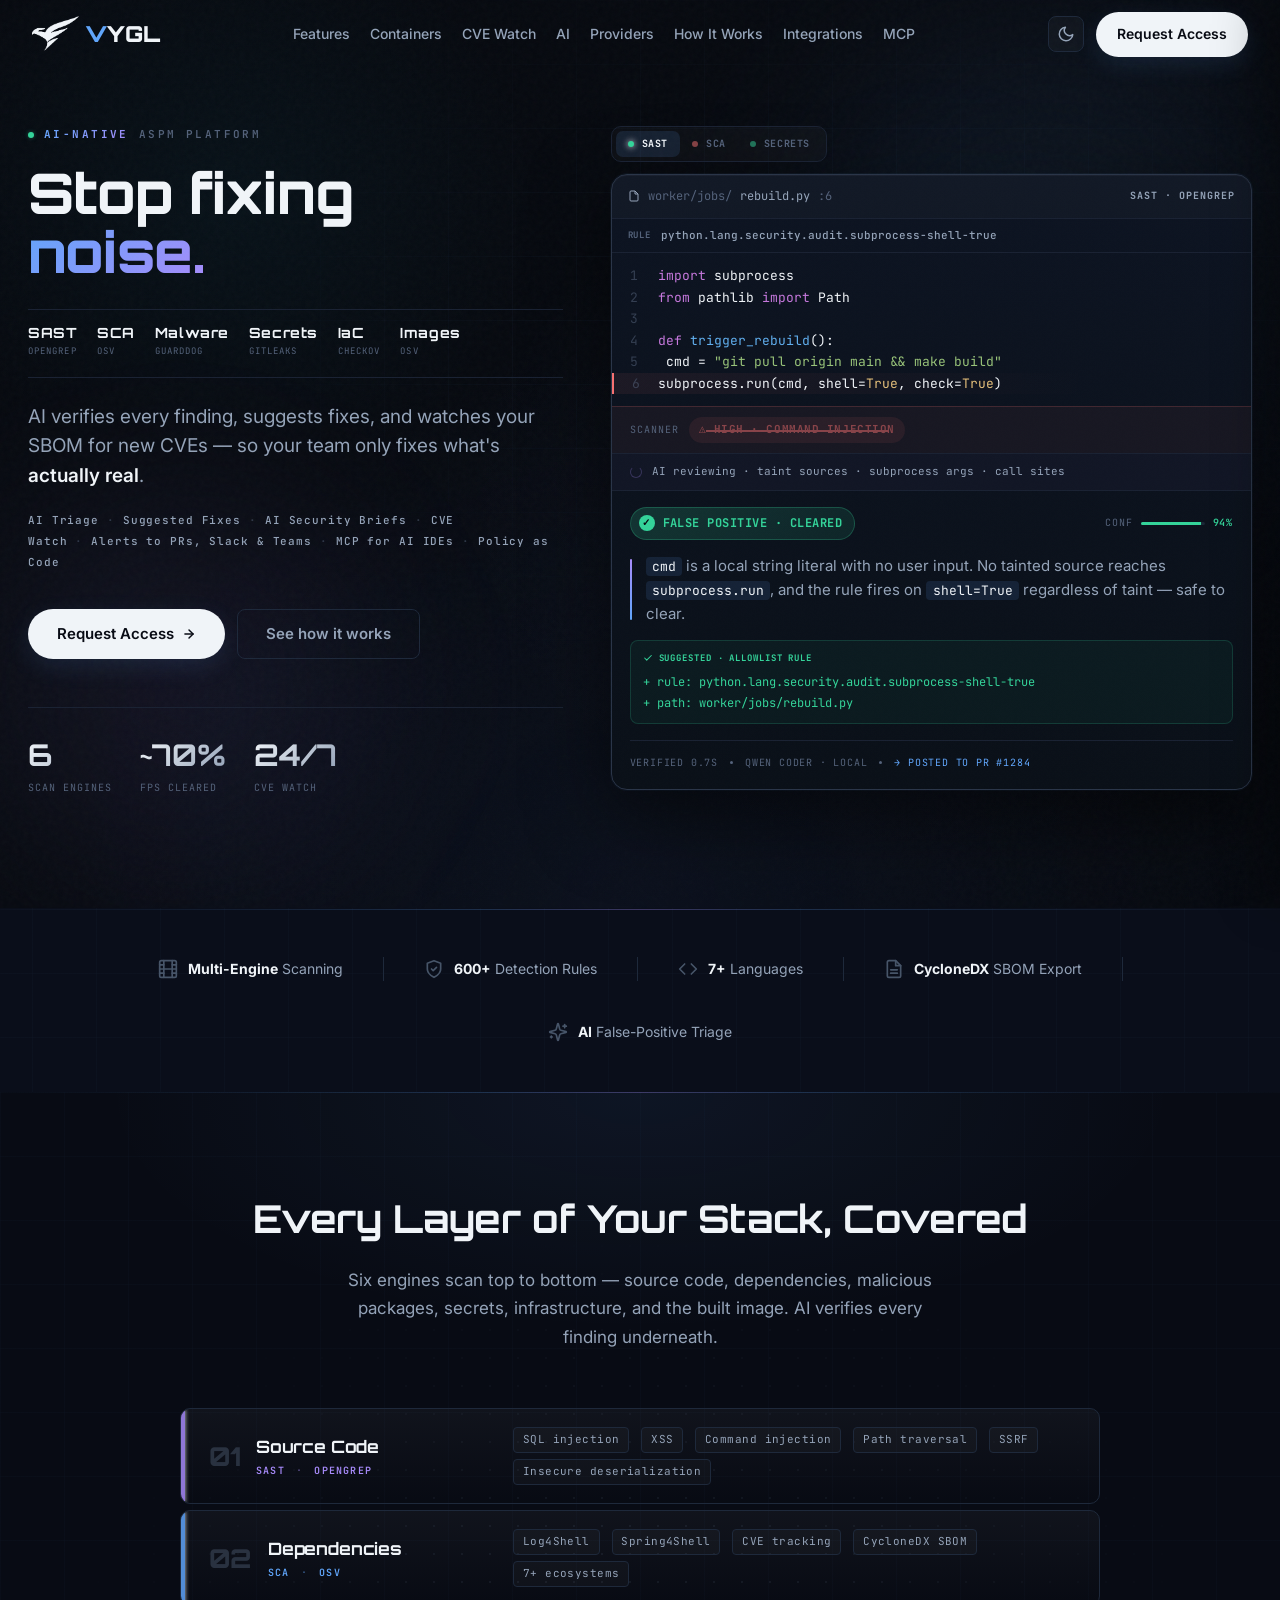
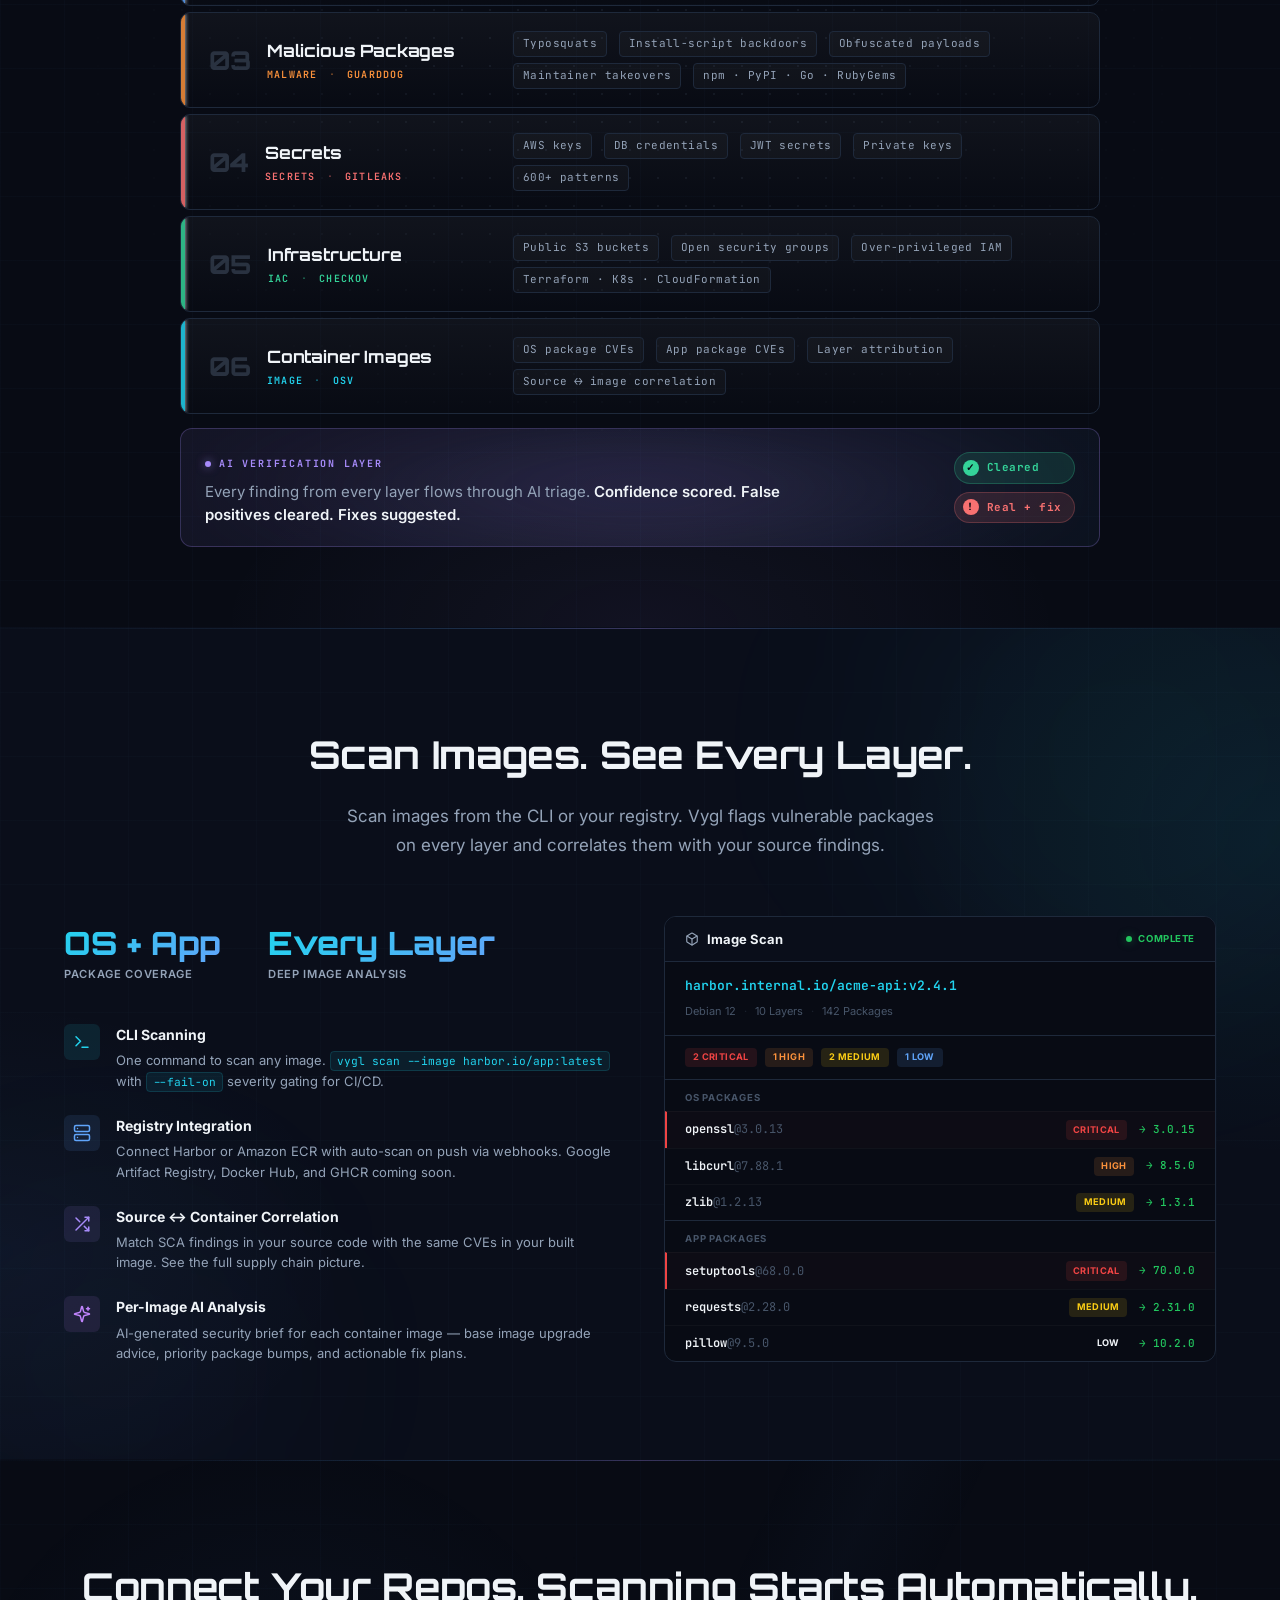
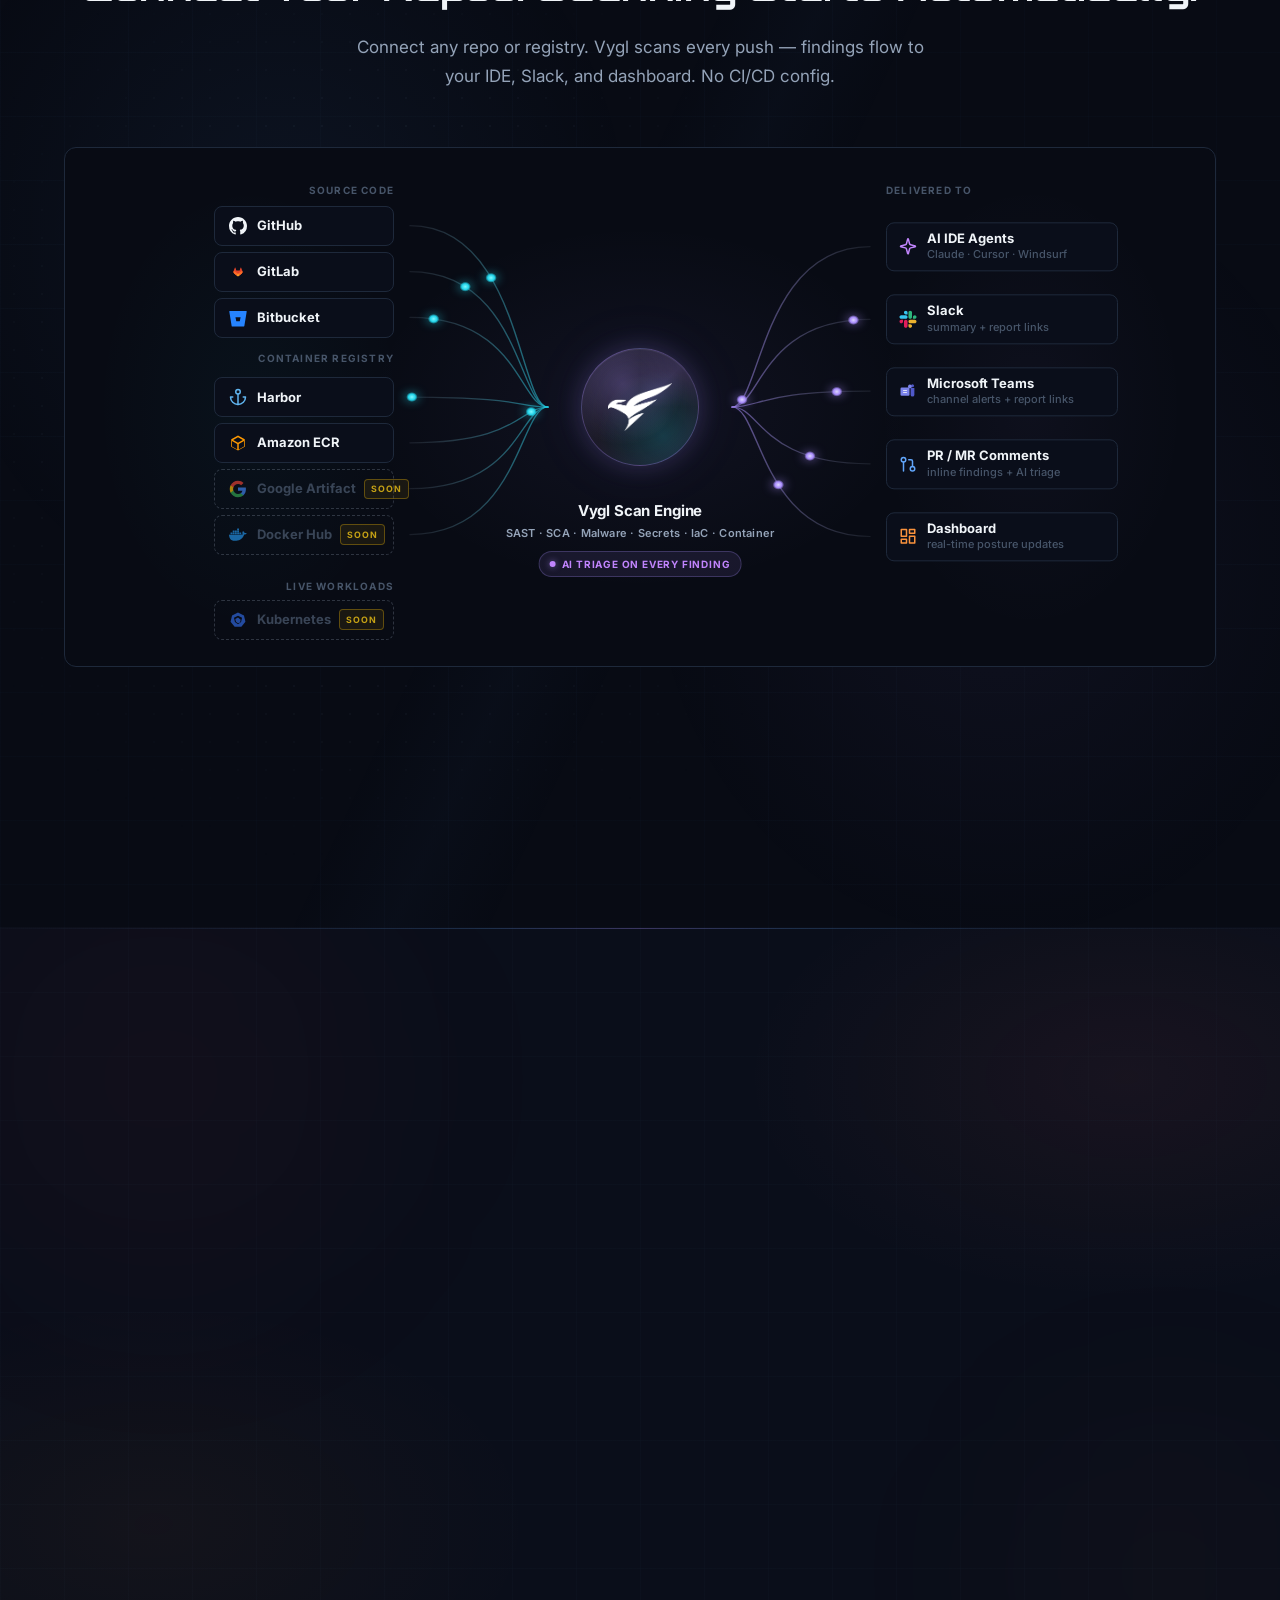
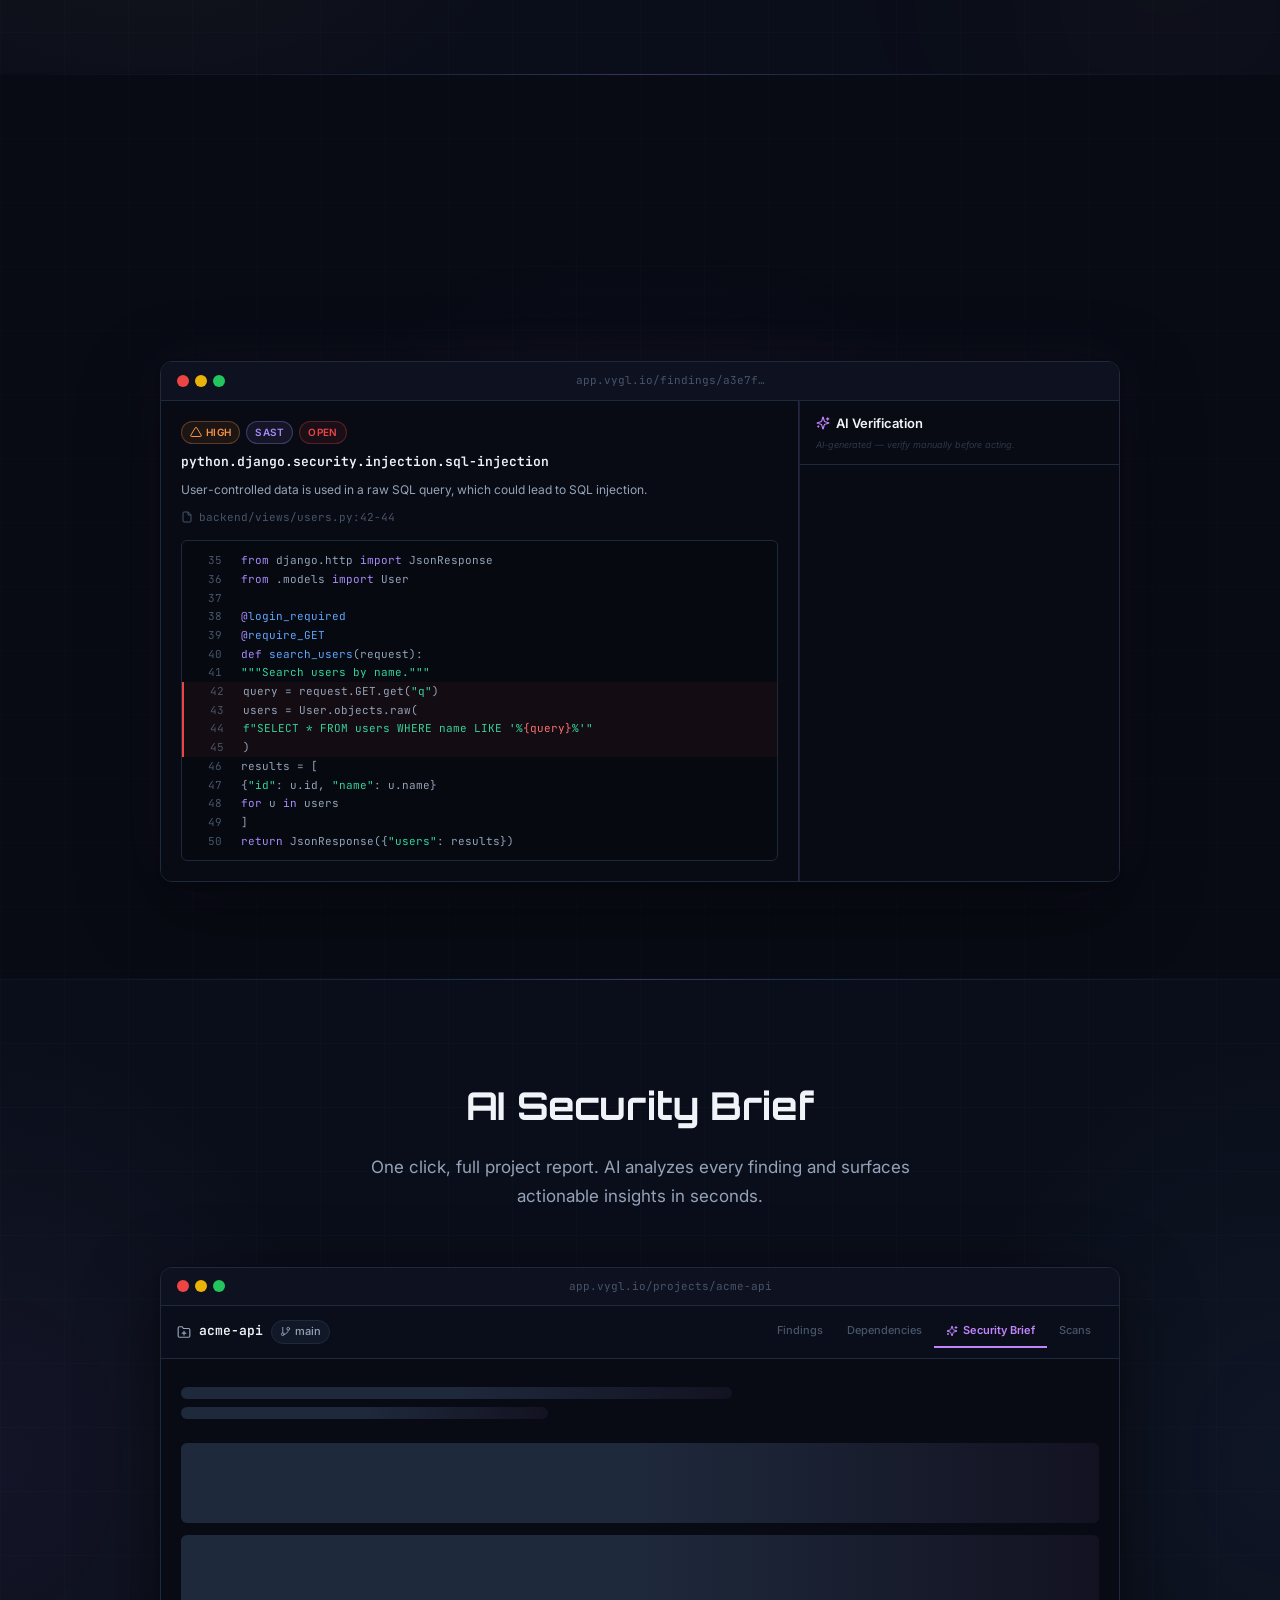
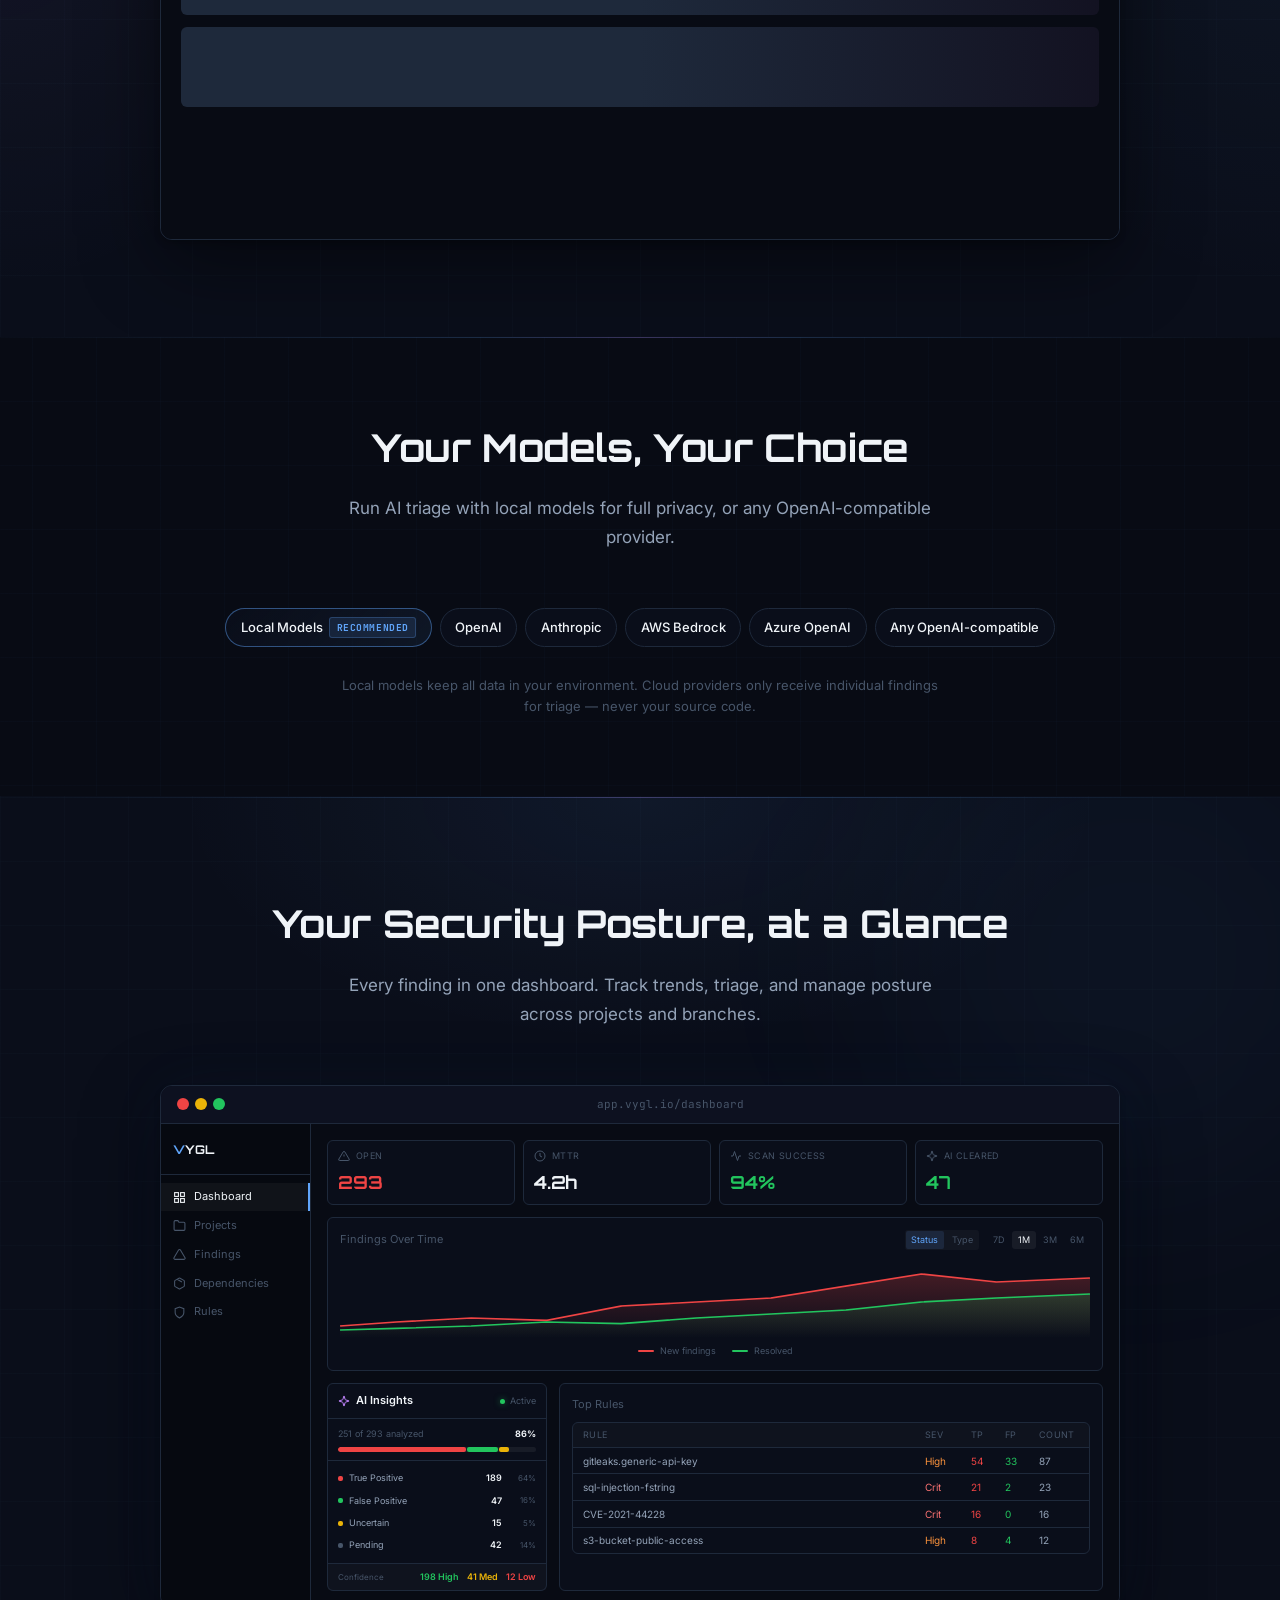
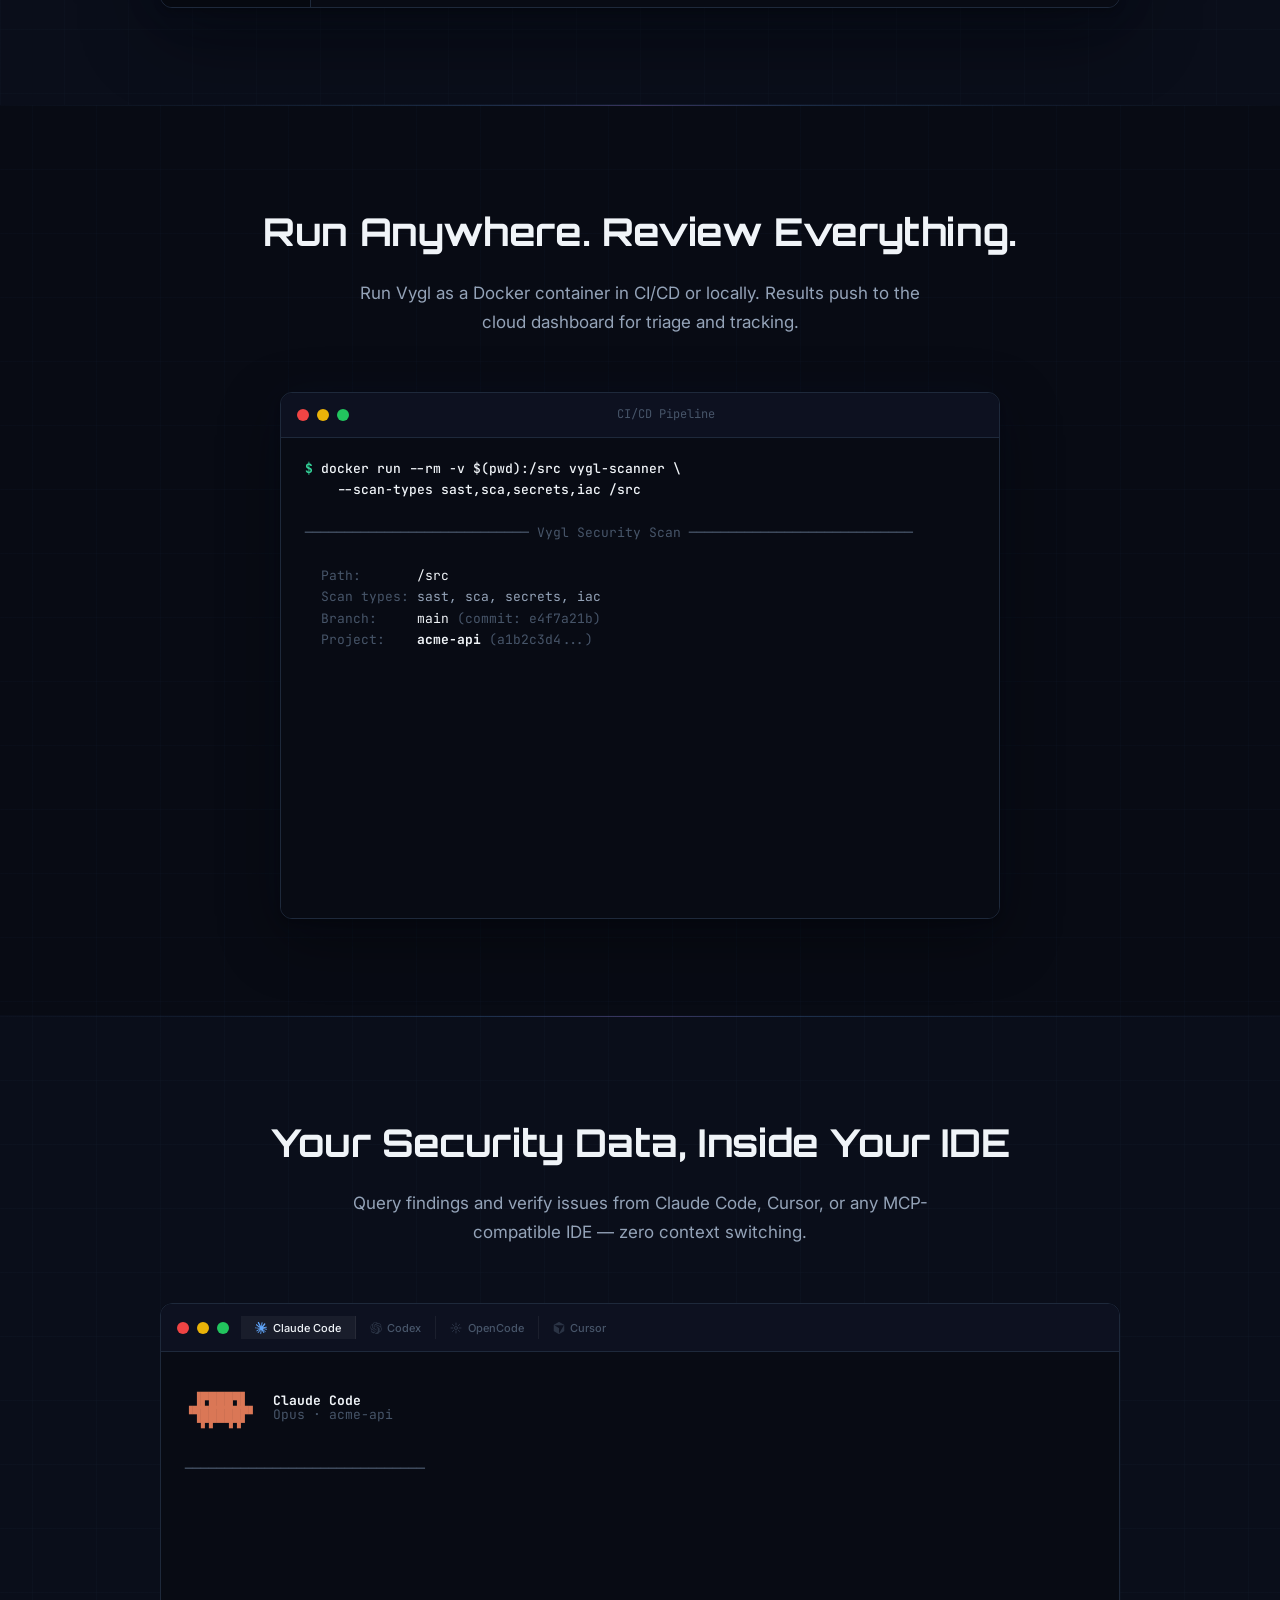
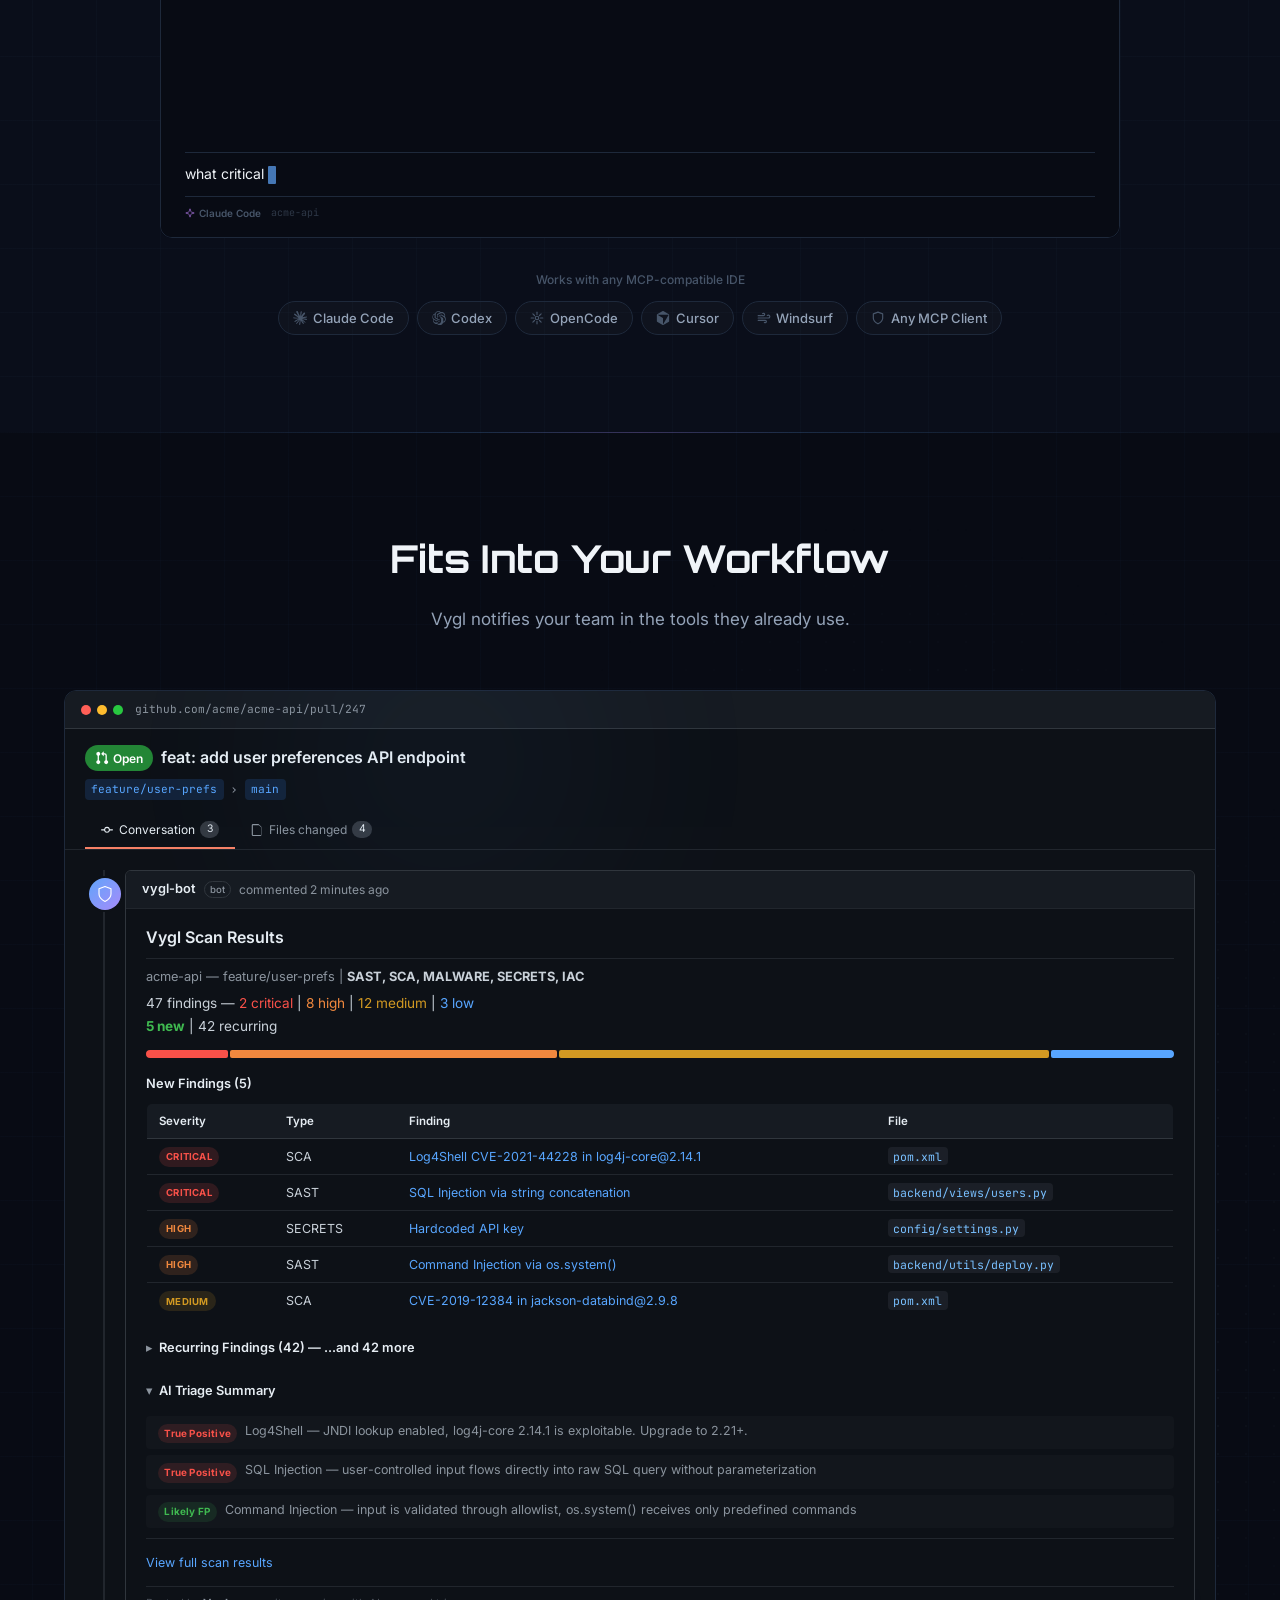
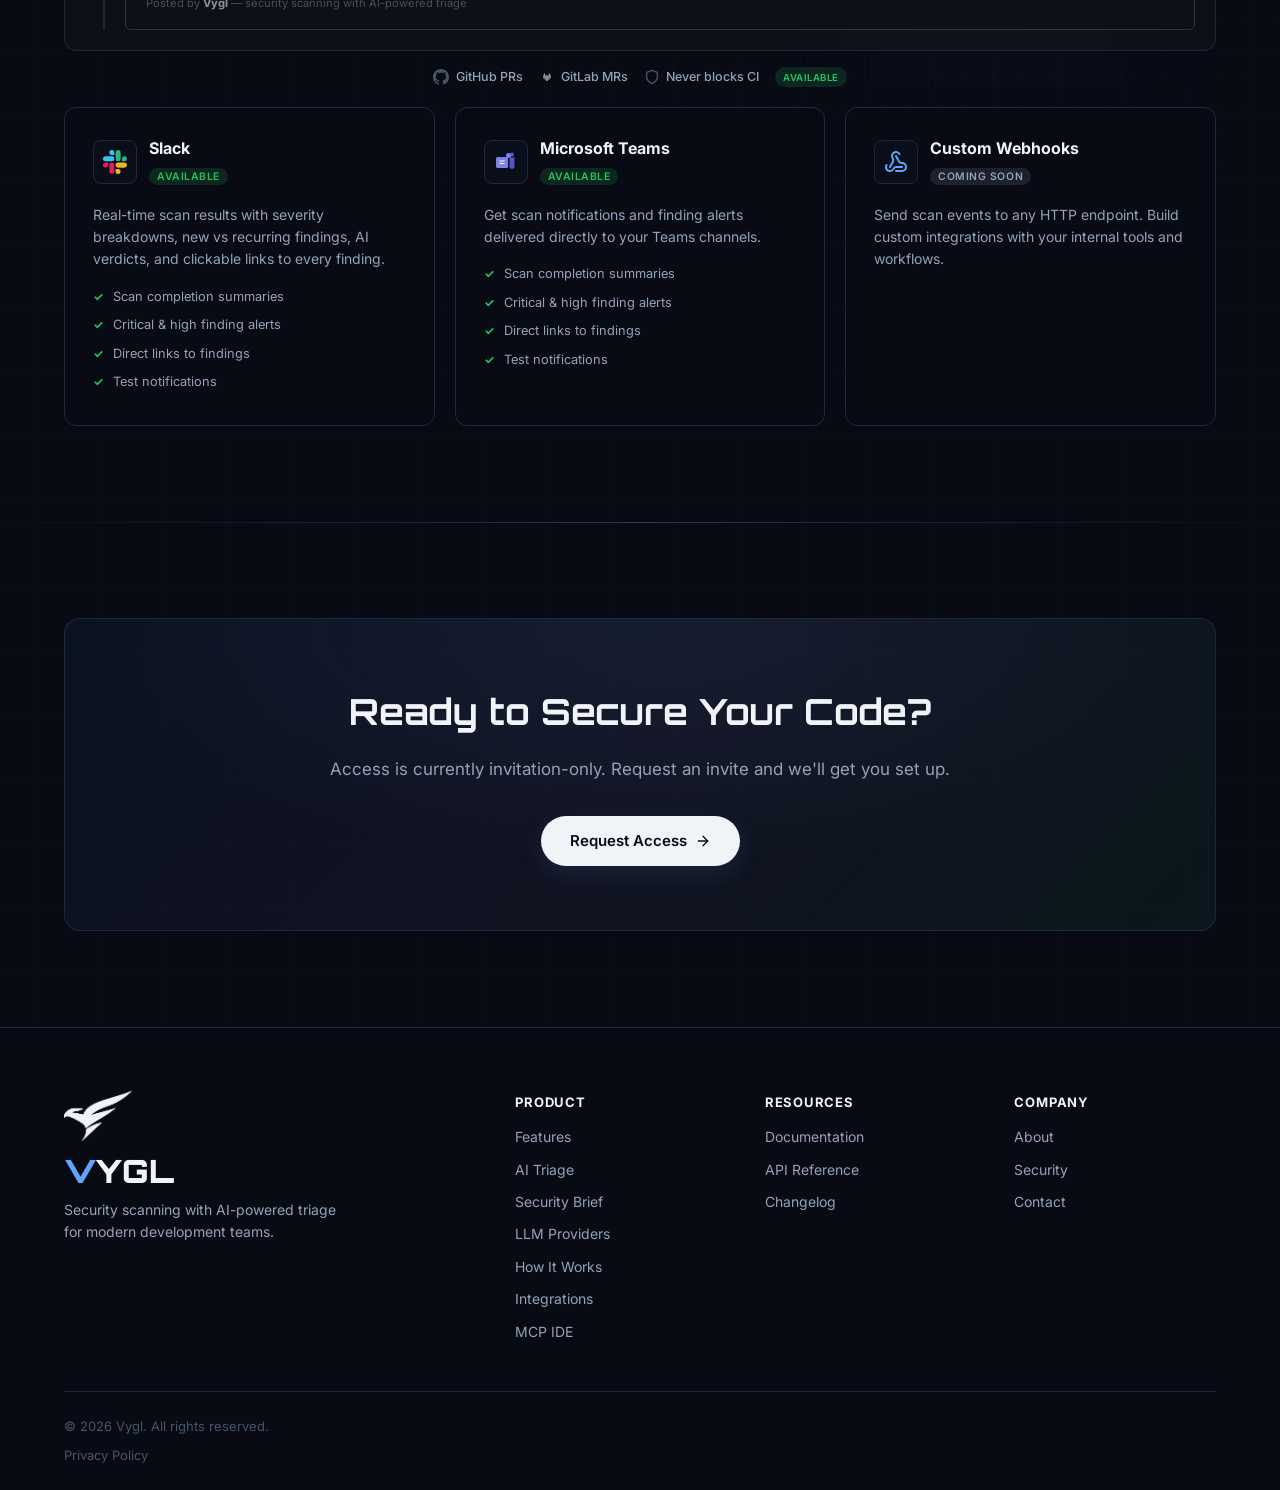
==== commit 714632fa: "Container registries: Amazon ECR live; GAR, Docker Hub, GHCR coming soon Harbor and Amazon ECR are n" ====
--- a/index.html
+++ b/index.html
@@ -185,7 +185,7 @@
         "name": "Which container registries does Vygl integrate with?",
         "acceptedAnswer": {
           "@type": "Answer",
-          "text": "Harbor is supported today with auto-scan on push via webhooks. Amazon ECR, Google Artifact Registry, and Docker Hub are coming soon. You can also scan any image directly from the CLI without a registry integration."
+          "text": "Harbor and Amazon ECR are supported today with auto-scan on push via webhooks. Google Artifact Registry (GAR), Docker Hub, and GitHub Container Registry (GHCR) are coming soon. You can also scan any image directly from the CLI without a registry integration."
         }
       },
       {
@@ -193,7 +193,7 @@
         "name": "What are Vygl Managed Scans?",
         "acceptedAnswer": {
           "@type": "Answer",
-          "text": "Managed Scans let you connect source repositories (GitHub, GitLab, Bitbucket) and container registries (Harbor) so Vygl scans every push and image automatically. Findings flow straight to your IDE agents via MCP, Slack, and the dashboard — no CI/CD pipeline configuration required. Policy as Code applies across every managed scan, so you enforce security policy once and it propagates everywhere."
+          "text": "Managed Scans let you connect source repositories (GitHub, GitLab, Bitbucket) and container registries (Harbor, Amazon ECR) so Vygl scans every push and image automatically. Findings flow straight to your IDE agents via MCP, Slack, and the dashboard — no CI/CD pipeline configuration required. Policy as Code applies across every managed scan, so you enforce security policy once and it propagates everywhere."
         }
       },
       {
@@ -233,7 +233,7 @@
         "name": "What integrations does Vygl support?",
         "acceptedAnswer": {
           "@type": "Answer",
-          "text": "Source repositories via Managed Scans: GitHub, GitLab, and Bitbucket (cloud). Container registries: Harbor today; Amazon ECR, Google Artifact Registry, and Docker Hub coming soon. Code review: GitHub PR comments and GitLab MR comments. Notifications: Slack and Microsoft Teams real-time alerts; custom webhooks coming soon. AI IDEs via MCP (Model Context Protocol): Claude Code, Cursor, and Windsurf. Identity: Single Sign-On with Google, GitHub, GitLab, and Microsoft Entra ID. Vygl also exports CycloneDX SBOMs and provides a cloud dashboard for centralized finding management."
+          "text": "Source repositories via Managed Scans: GitHub, GitLab, and Bitbucket (cloud). Container registries: Harbor and Amazon ECR today; Google Artifact Registry (GAR), Docker Hub, and GitHub Container Registry (GHCR) coming soon. Code review: GitHub PR comments and GitLab MR comments. Notifications: Slack and Microsoft Teams real-time alerts; custom webhooks coming soon. AI IDEs via MCP (Model Context Protocol): Claude Code, Cursor, and Windsurf. Identity: Single Sign-On with Google, GitHub, GitLab, and Microsoft Entra ID. Vygl also exports CycloneDX SBOMs and provides a cloud dashboard for centralized finding management."
         }
       },
       {
@@ -914,7 +914,7 @@
               </div>
               <div>
                 <h4>Registry Integration</h4>
-                <p>Connect Harbor with auto-scan on push via webhooks. ECR, Google Artifact Registry, and Docker Hub coming soon.</p>
+                <p>Connect Harbor or Amazon ECR with auto-scan on push via webhooks. Google Artifact Registry, Docker Hub, and GHCR coming soon.</p>
               </div>
             </div>
             <div class="cs-feat">
@@ -1080,8 +1080,6 @@
           <circle class="ms-pulse ms-pulse-in" r="5" fill="url(#ms-pulse-in-grad)"><animateMotion dur="2.6s" begin="0.7s"  repeatCount="indefinite"><mpath href="#ms-wire-i2"/></animateMotion></circle>
           <circle class="ms-pulse ms-pulse-in" r="5" fill="url(#ms-pulse-in-grad)"><animateMotion dur="2.6s" begin="1.0s"  repeatCount="indefinite"><mpath href="#ms-wire-i3"/></animateMotion></circle>
           <circle class="ms-pulse ms-pulse-in" r="5" fill="url(#ms-pulse-in-grad)"><animateMotion dur="2.6s" begin="1.35s" repeatCount="indefinite"><mpath href="#ms-wire-i4"/></animateMotion></circle>
-          <circle class="ms-pulse ms-pulse-in" r="5" fill="url(#ms-pulse-in-grad)"><animateMotion dur="2.6s" begin="1.7s"  repeatCount="indefinite"><mpath href="#ms-wire-i5"/></animateMotion></circle>
-          <circle class="ms-pulse ms-pulse-in" r="5" fill="url(#ms-pulse-in-grad)"><animateMotion dur="2.6s" begin="2.05s" repeatCount="indefinite"><mpath href="#ms-wire-i6"/></animateMotion></circle>
 
           <!-- Outbound pulses -->
           <circle class="ms-pulse ms-pulse-out" r="5" fill="url(#ms-pulse-out-grad)"><animateMotion dur="2.4s" begin="1.3s"  repeatCount="indefinite"><mpath href="#ms-wire-o0"/></animateMotion></circle>
@@ -1126,17 +1124,19 @@
             </span>
             <span class="ms-hub-node-name">Amazon ECR</span>
           </div>
-          <div class="ms-hub-node" style="top:65.77%" data-pulse="i5">
+          <div class="ms-hub-node ms-hub-node-soon" style="top:65.77%">
             <span class="ms-hub-node-icon">
               <svg aria-hidden="true" width="18" height="18" viewBox="0 0 24 24"><path d="M22.56 12.25c0-.78-.07-1.53-.2-2.25H12v4.26h5.92c-.26 1.37-1.04 2.53-2.21 3.31v2.77h3.57c2.08-1.92 3.28-4.74 3.28-8.09z" fill="#4285F4"/><path d="M12 23c2.97 0 5.46-.98 7.28-2.66l-3.57-2.77c-.98.66-2.23 1.06-3.71 1.06-2.86 0-5.29-1.93-6.16-4.53H2.18v2.84C3.99 20.53 7.7 23 12 23z" fill="#34A853"/><path d="M5.84 14.09c-.22-.66-.35-1.36-.35-2.09s.13-1.43.35-2.09V7.07H2.18C1.43 8.55 1 10.22 1 12s.43 3.45 1.18 4.93z" fill="#FBBC05"/><path d="M12 5.38c1.62 0 3.06.56 4.21 1.64l3.15-3.15C17.45 2.09 14.97 1 12 1 7.7 1 3.99 3.47 2.18 7.07l3.66 2.84c.87-2.6 3.3-4.53 6.16-4.53z" fill="#EA4335"/></svg>
             </span>
             <span class="ms-hub-node-name">Google Artifact</span>
-          </div>
-          <div class="ms-hub-node" style="top:74.62%" data-pulse="i6">
+            <span class="ms-hub-node-soon-badge">Soon</span>
+          </div>
+          <div class="ms-hub-node ms-hub-node-soon" style="top:74.62%">
             <span class="ms-hub-node-icon">
               <svg aria-hidden="true" width="18" height="18" viewBox="0 0 24 24" fill="#2496ED"><path d="M13.98 11.08h2.12a.19.19 0 0 0 .19-.19V9.01a.19.19 0 0 0-.19-.19h-2.12a.19.19 0 0 0-.19.19v1.89c0 .1.09.18.19.18m-2.95-5.43h2.12a.19.19 0 0 0 .19-.19V3.57a.19.19 0 0 0-.19-.19h-2.12a.19.19 0 0 0-.19.19v1.89c0 .1.08.19.19.19m0 2.72h2.12a.19.19 0 0 0 .19-.19V6.29a.19.19 0 0 0-.19-.19h-2.12a.19.19 0 0 0-.19.19v1.89c0 .1.08.19.19.19m-2.93 0h2.12a.19.19 0 0 0 .18-.19V6.29a.19.19 0 0 0-.18-.19H8.1a.19.19 0 0 0-.19.19v1.89c0 .1.09.19.19.19m-2.96 0h2.11a.19.19 0 0 0 .19-.19V6.29a.19.19 0 0 0-.19-.19H5.14a.19.19 0 0 0-.19.19v1.89c0 .1.09.19.19.19m5.89 2.71h2.12a.19.19 0 0 0 .19-.19V9a.19.19 0 0 0-.19-.19h-2.12a.19.19 0 0 0-.19.19v1.89c0 .1.08.18.19.18m-2.93 0h2.12a.18.18 0 0 0 .18-.19V9a.18.18 0 0 0-.18-.19H8.1a.19.19 0 0 0-.19.19v1.89c0 .1.08.18.19.18m-2.96 0h2.11a.19.19 0 0 0 .19-.19V9a.19.19 0 0 0-.19-.19H5.14a.19.19 0 0 0-.19.19v1.89c0 .1.09.18.19.18m-2.92 0h2.12a.19.19 0 0 0 .18-.19V9a.19.19 0 0 0-.18-.19H2.22a.19.19 0 0 0-.19.19v1.89c0 .1.08.18.19.18m21.54-1.19c-.07-.05-.67-.51-1.95-.51-.34 0-.68.03-1.01.09-.25-1.7-1.65-2.53-1.72-2.57l-.34-.2-.23.33c-.28.44-.49.92-.61 1.43-.23.97-.09 1.88.4 2.66-.59.33-1.55.41-1.74.42H.75A.75.75 0 0 0 0 11.32c0 1.39.23 2.76.69 4.06.54 1.43 1.35 2.48 2.4 3.13 1.19.72 3.11 1.13 5.28 1.13.98 0 1.96-.09 2.93-.27a12.3 12.3 0 0 0 3.82-1.39c.98-.57 1.86-1.29 2.61-2.13 1.26-1.42 2-3 2.56-4.4h.22c1.37 0 2.21-.55 2.68-1.01.3-.29.55-.65.7-1.05z"/></svg>
             </span>
             <span class="ms-hub-node-name">Docker Hub</span>
+            <span class="ms-hub-node-soon-badge">Soon</span>
           </div>
 
           <span class="ms-hub-group-label ms-hub-group-k8s">Live Workloads</span>
@@ -2334,14 +2334,14 @@
         <dt>Container Image Scanning</dt>
         <dd>Scan container images from the CLI or by connecting a registry. Finds vulnerable OS and application packages across every layer, correlates image CVEs with source-code SCA findings, and generates per-image AI security briefs.</dd>
         <dt>Managed Scans</dt>
-        <dd>Connect source repositories (GitHub, GitLab, Bitbucket) and container registries (Harbor) — Vygl scans every push and image automatically, no CI/CD configuration required. Findings flow to IDE agents, Slack, and the dashboard.</dd>
+        <dd>Connect source repositories (GitHub, GitLab, Bitbucket) and container registries (Harbor, Amazon ECR) — Vygl scans every push and image automatically, no CI/CD configuration required. Findings flow to IDE agents, Slack, and the dashboard.</dd>
       </dl>
     </section>
     <section>
       <h3>Integrations</h3>
       <ul>
         <li>Managed Scans for source repositories: GitHub, GitLab, Bitbucket (cloud)</li>
-        <li>Container registry integrations: Harbor (live); Amazon ECR, Google Artifact Registry, Docker Hub (coming soon)</li>
+        <li>Container registry integrations: Harbor and Amazon ECR (live); Google Artifact Registry, Docker Hub, GitHub Container Registry (coming soon)</li>
         <li>GitHub PR comments with scan results and AI triage summaries</li>
         <li>GitLab MR comments with scan results and AI triage summaries</li>
         <li>Slack real-time notifications with severity breakdowns and direct links</li>
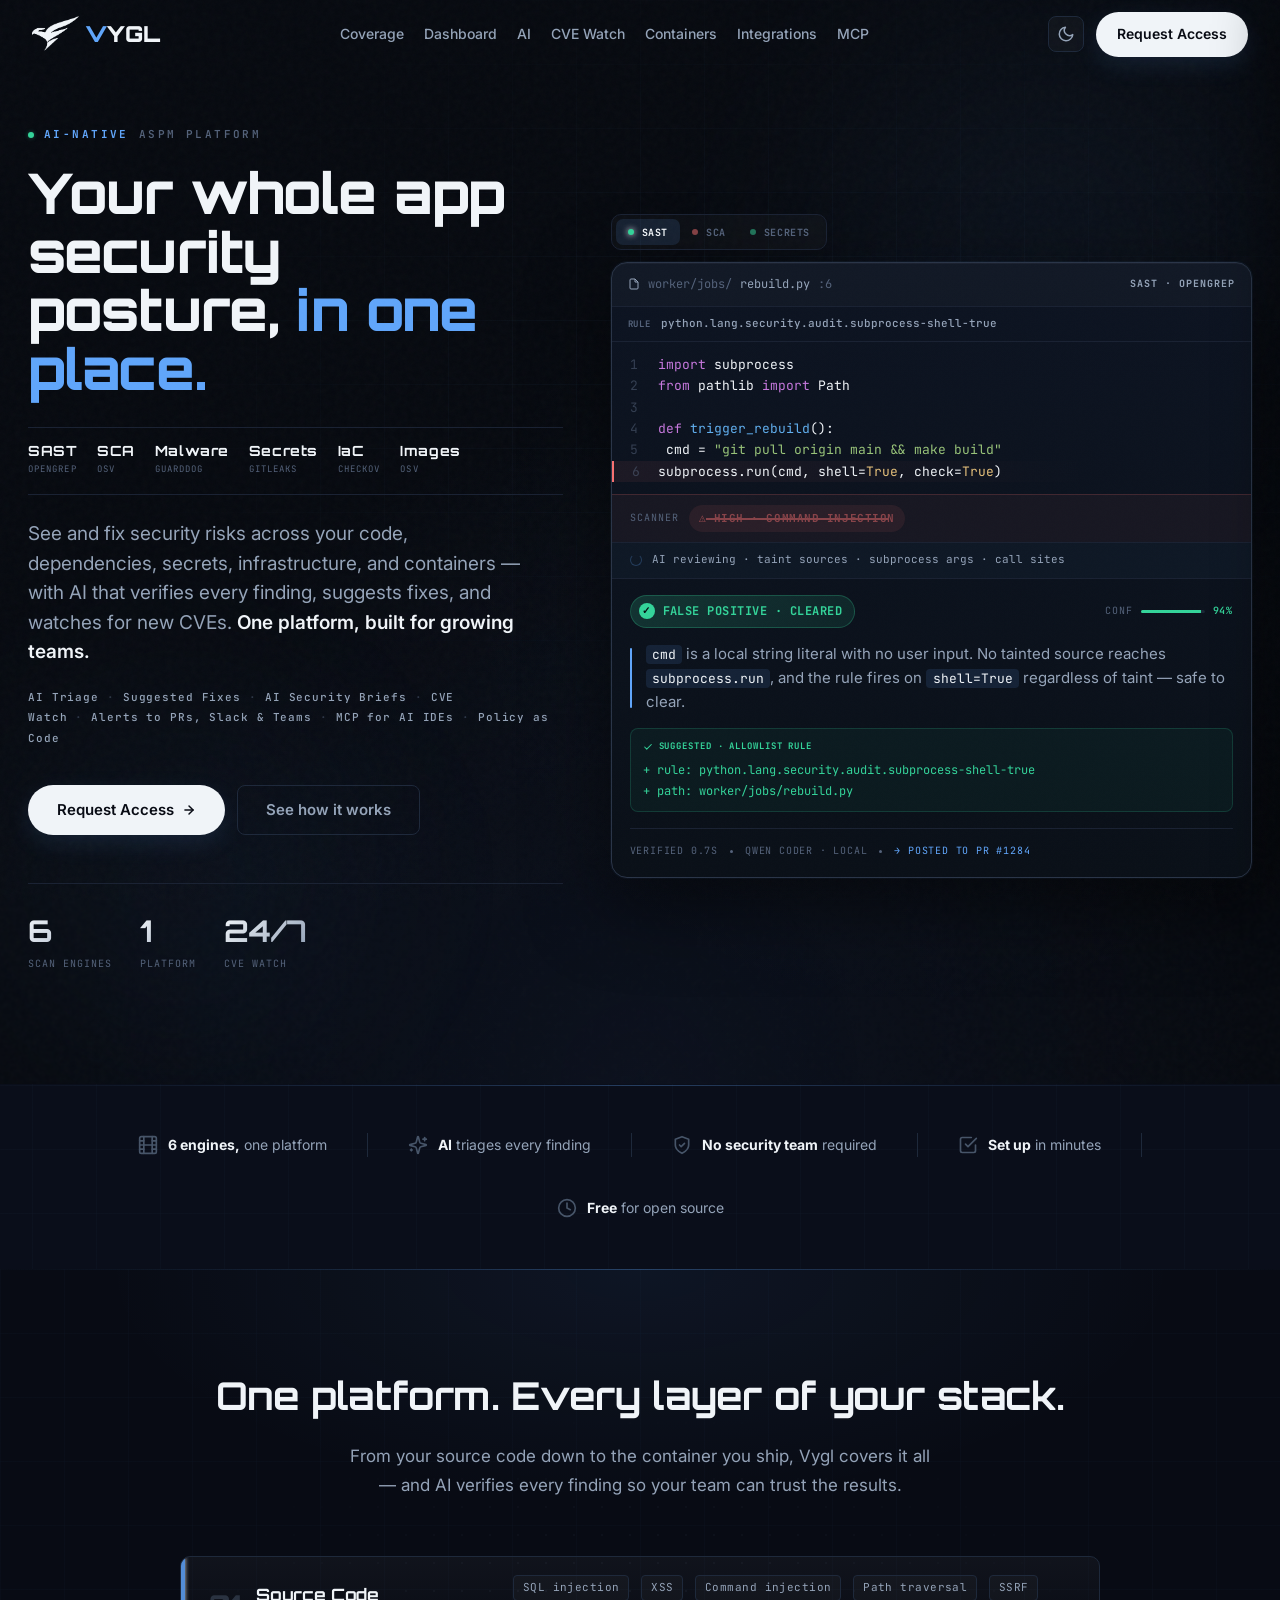
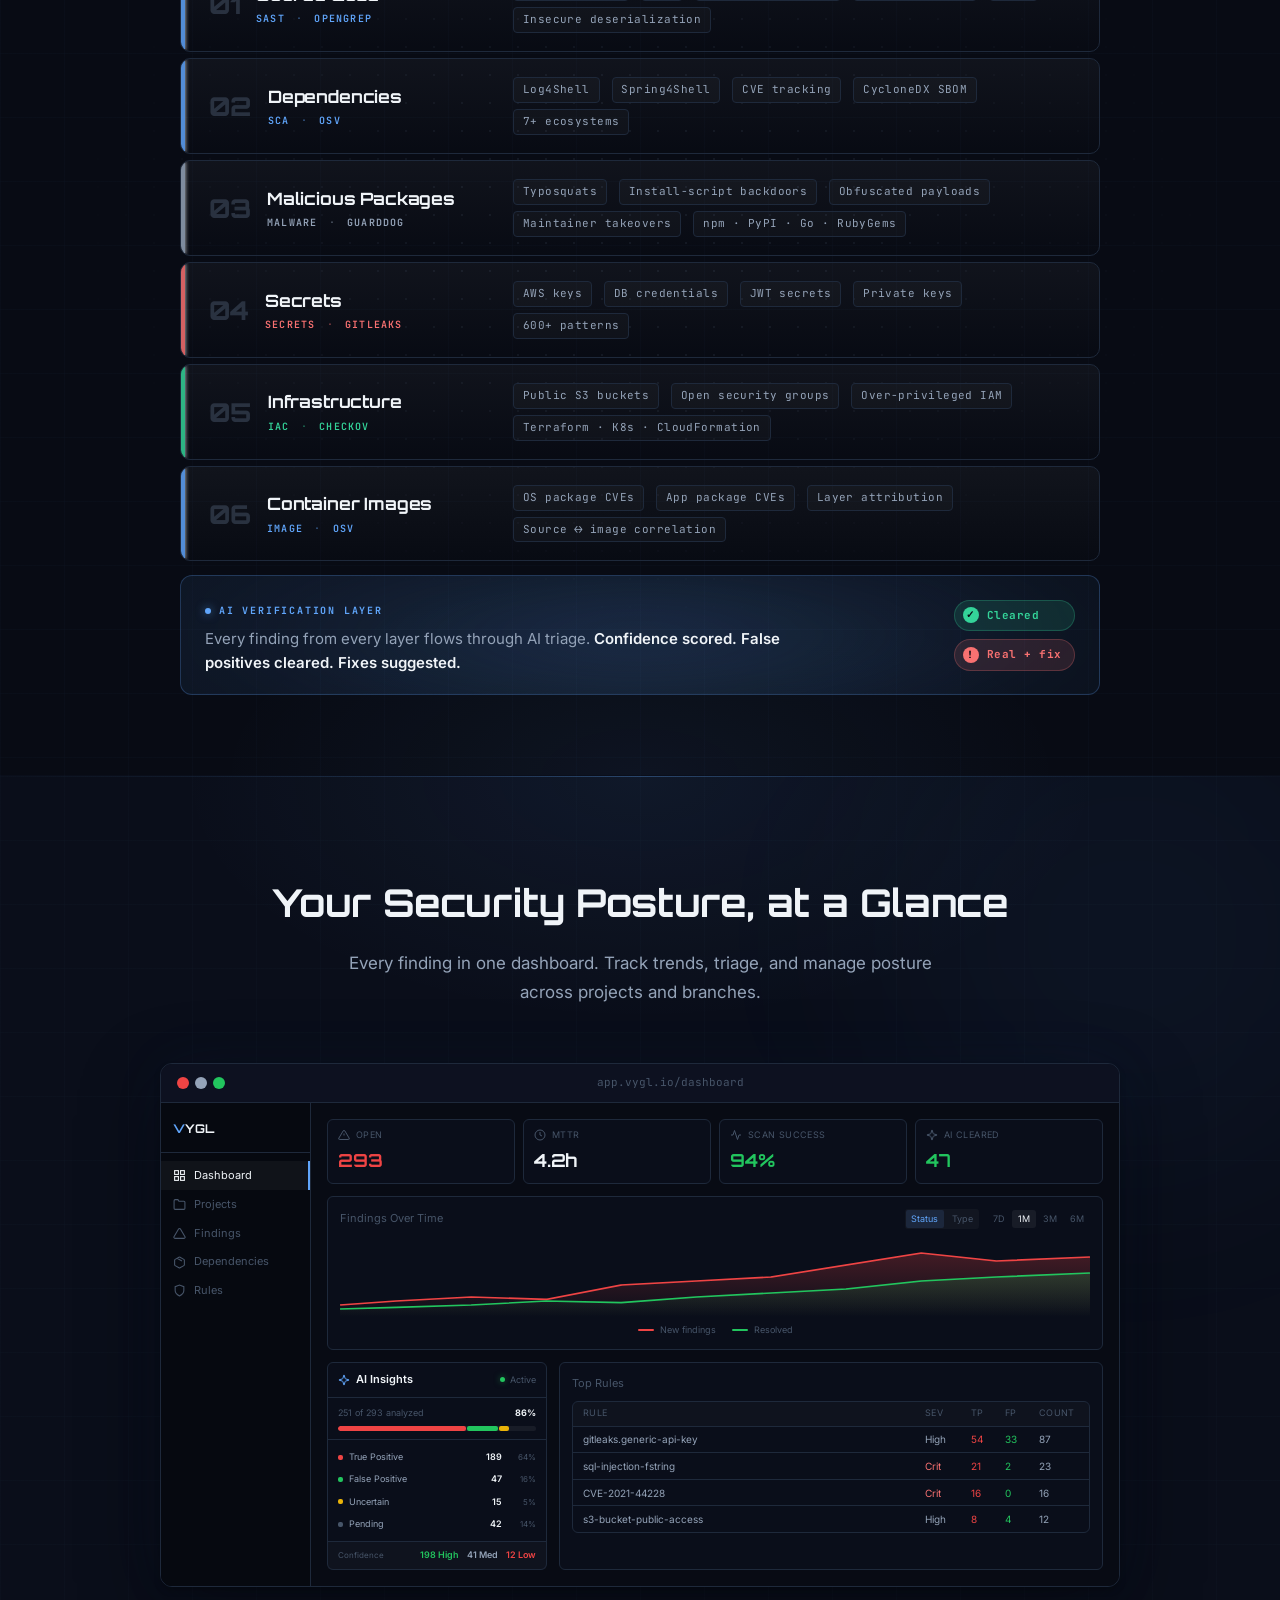
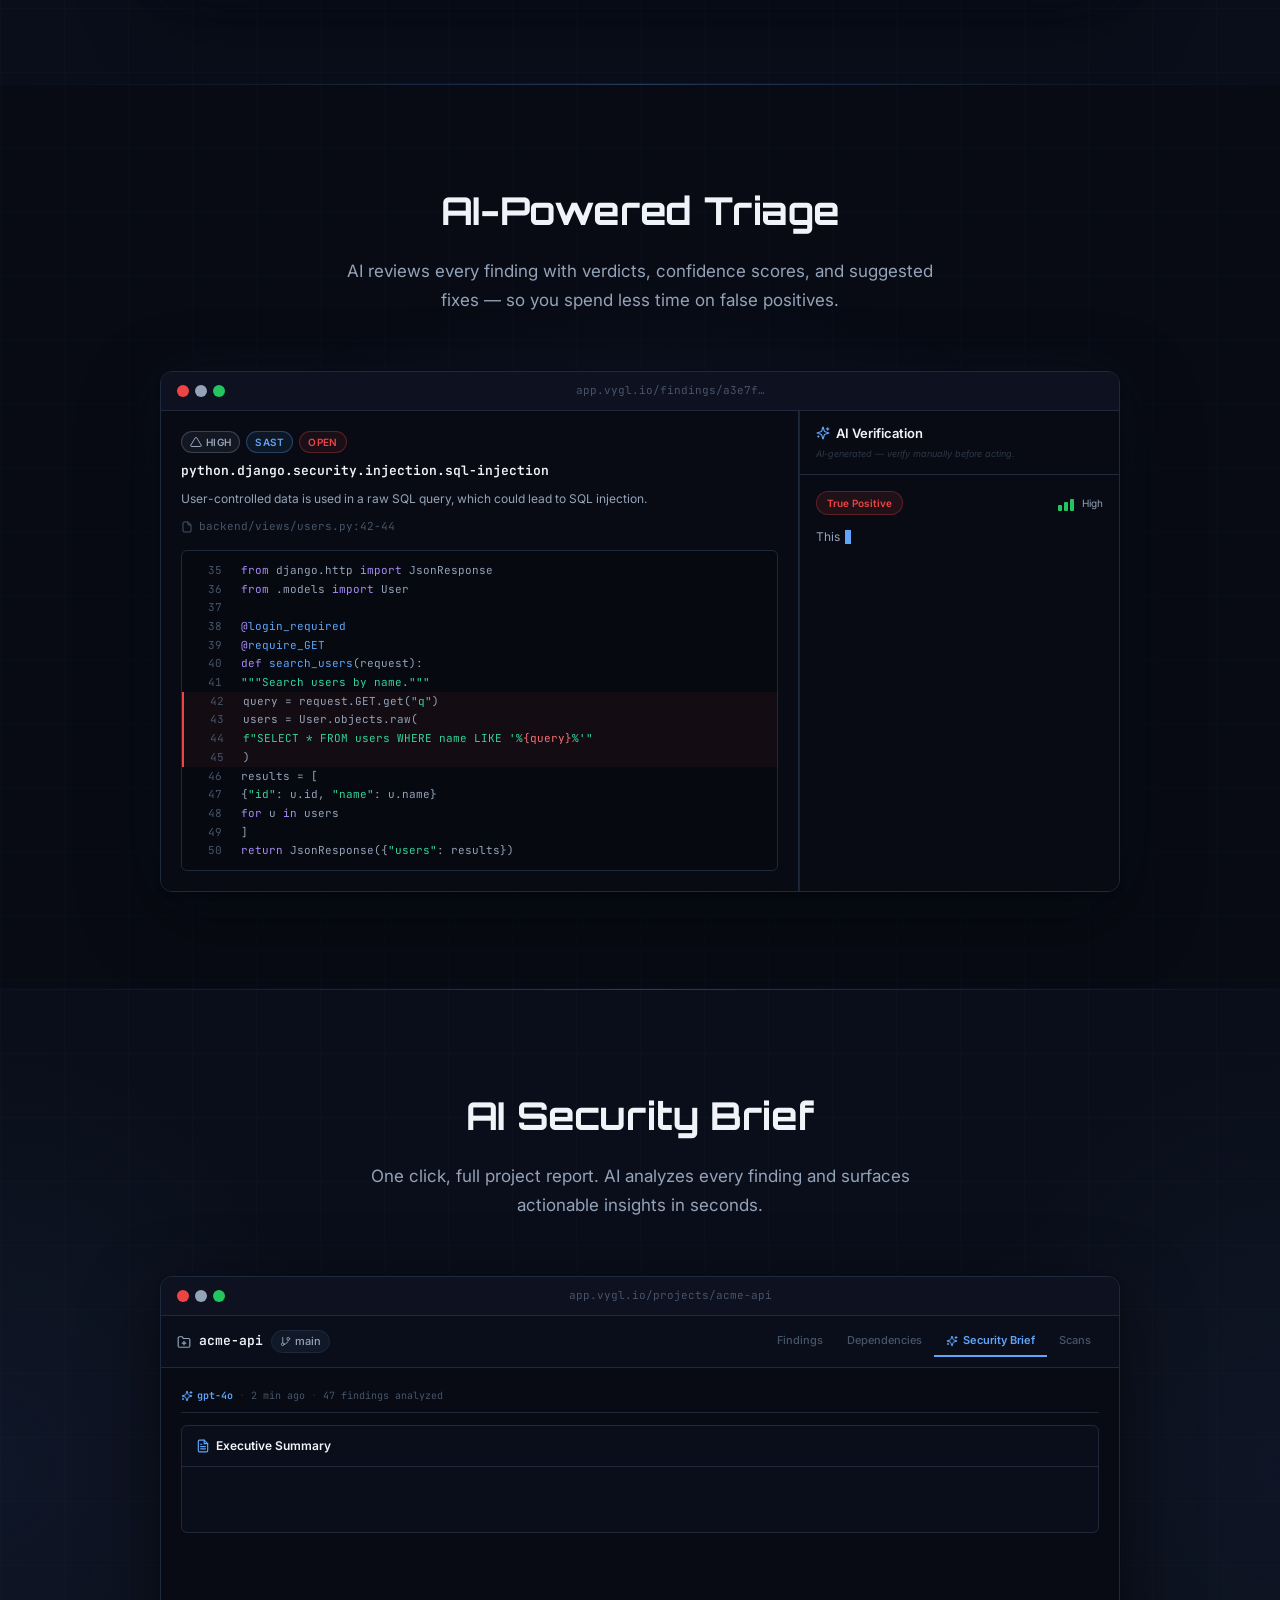
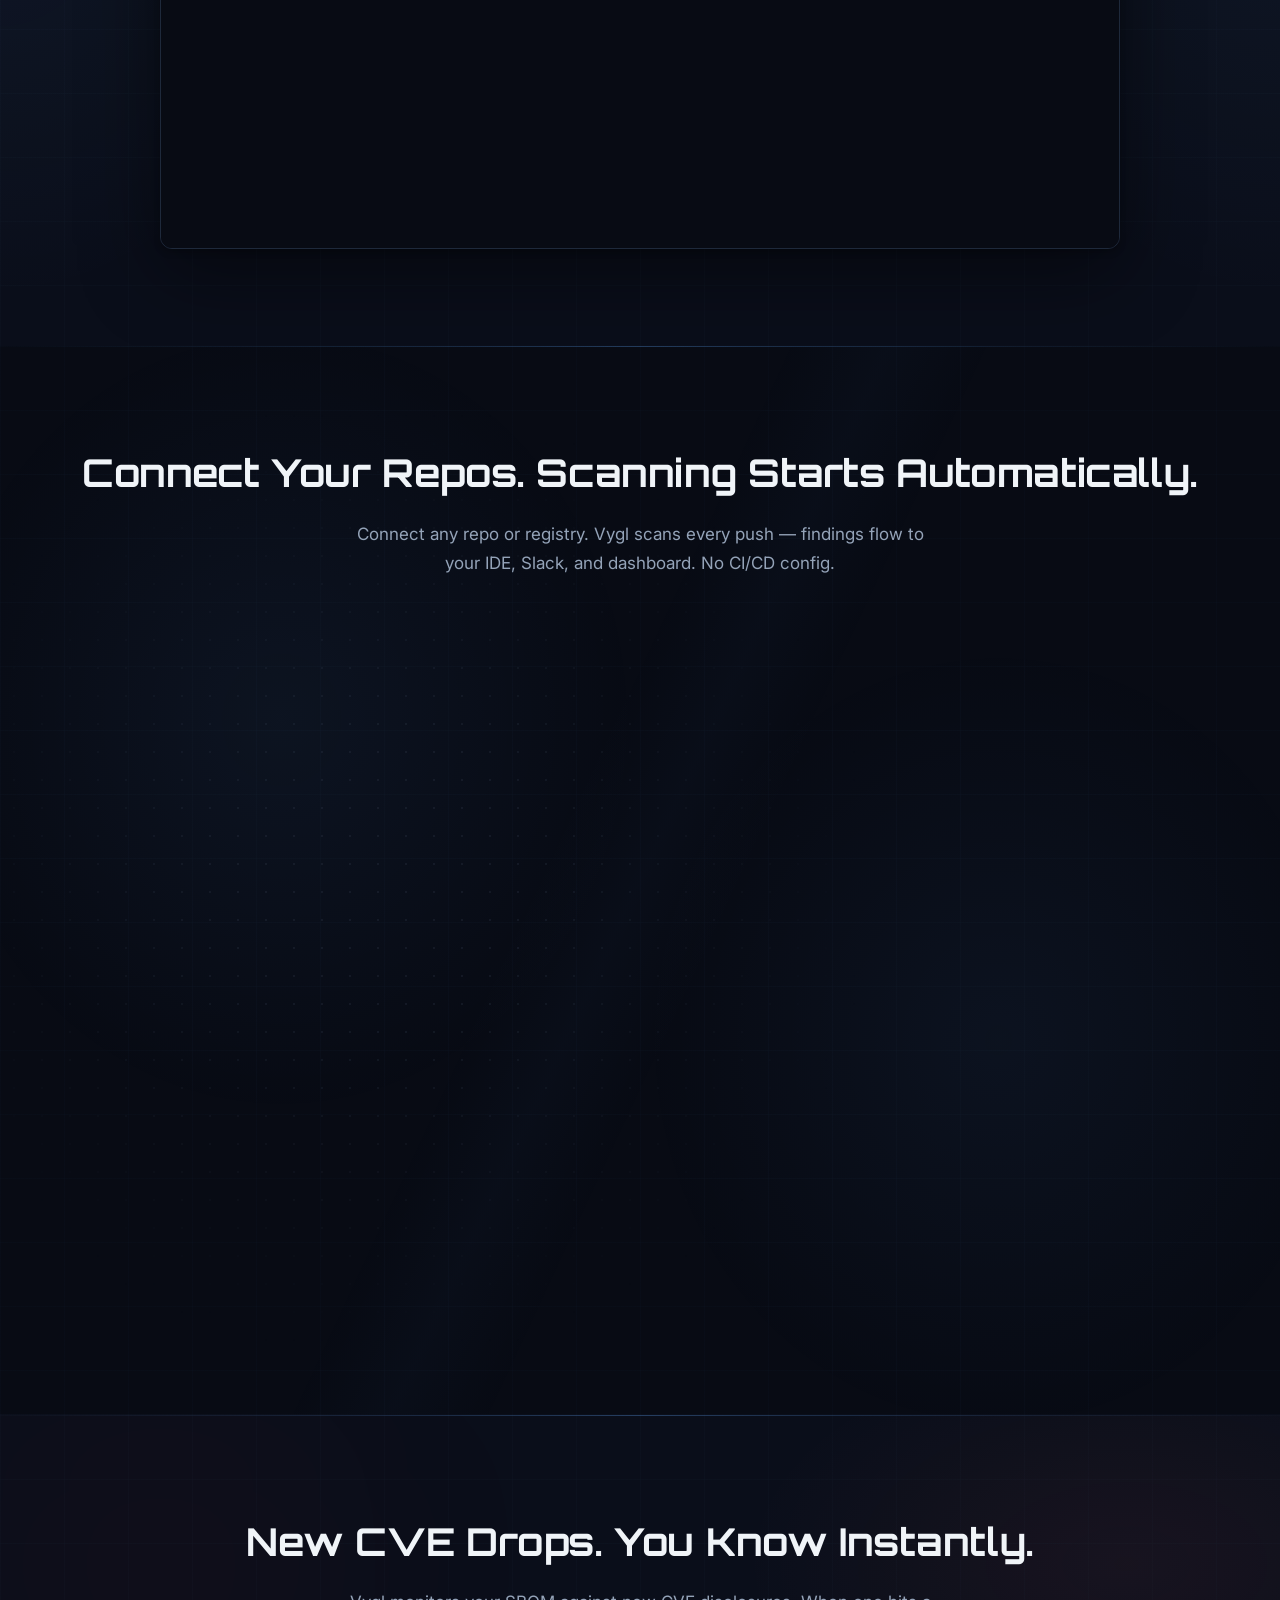
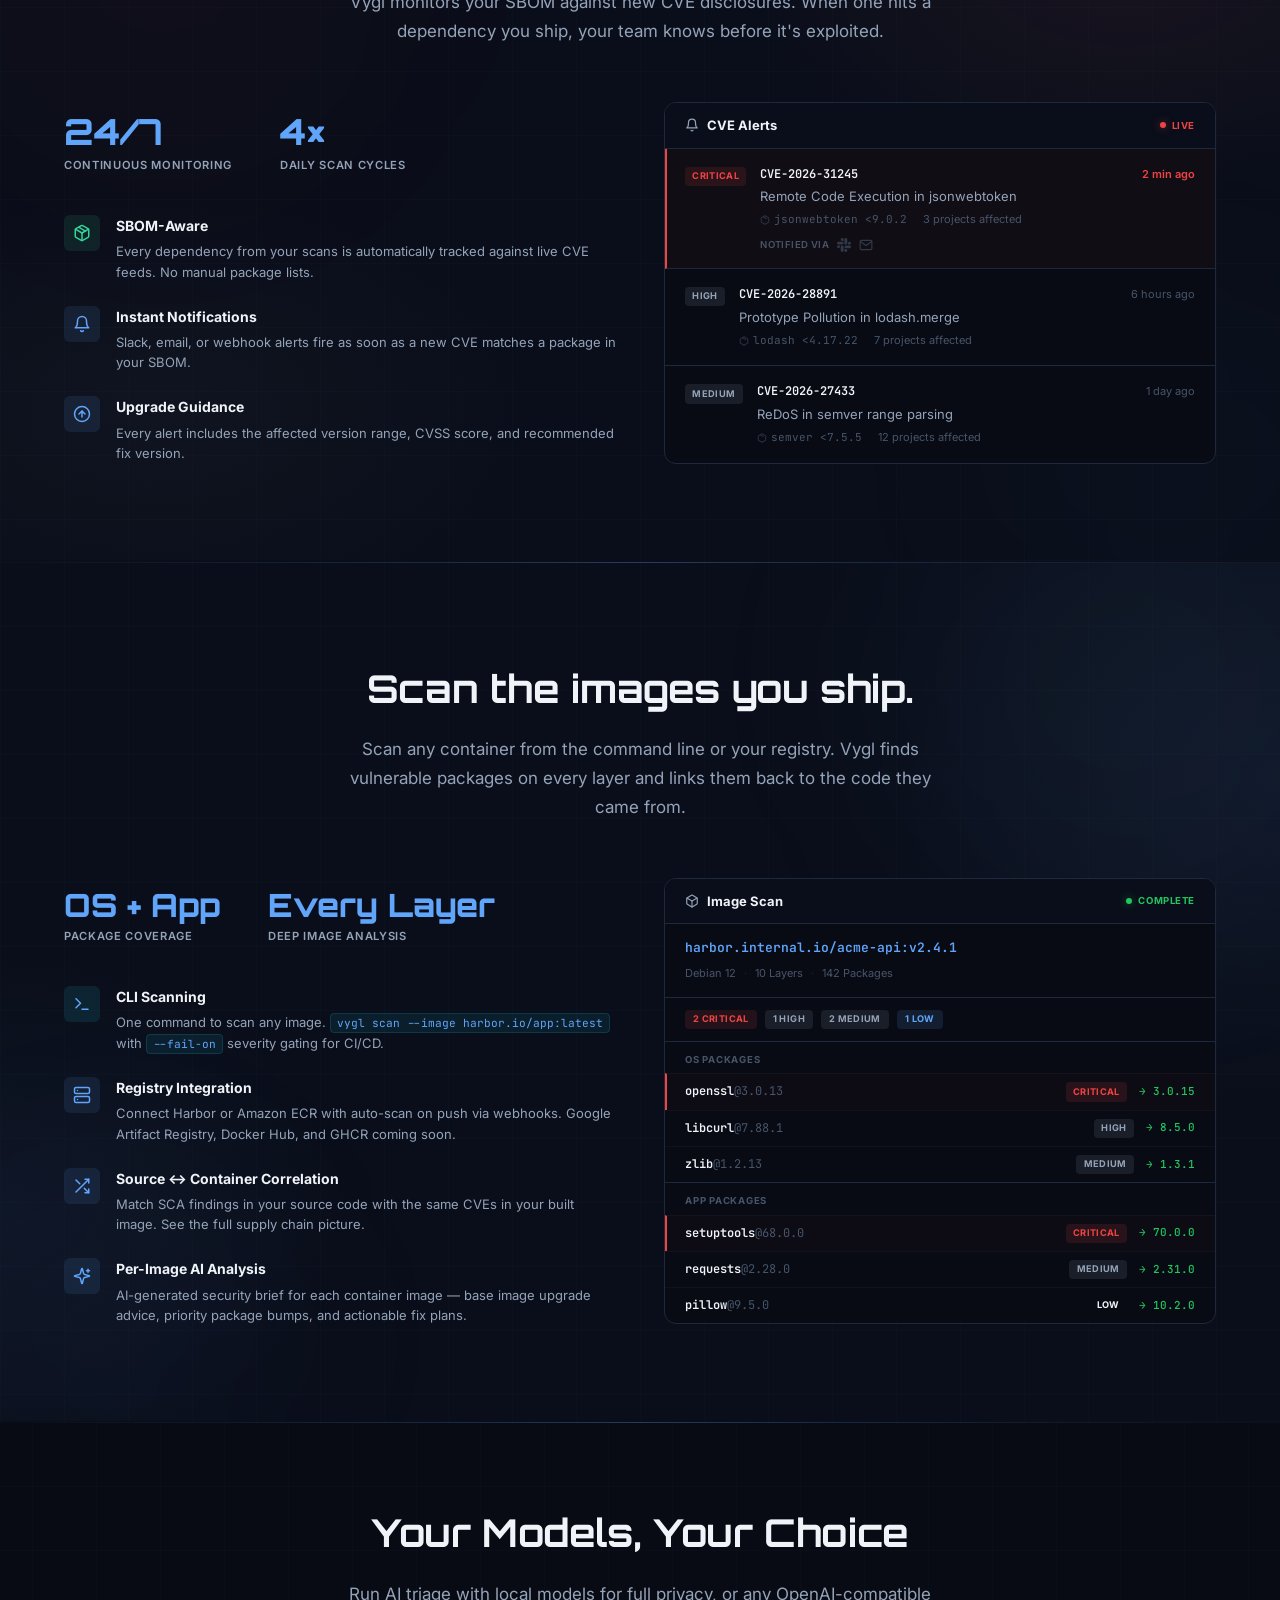
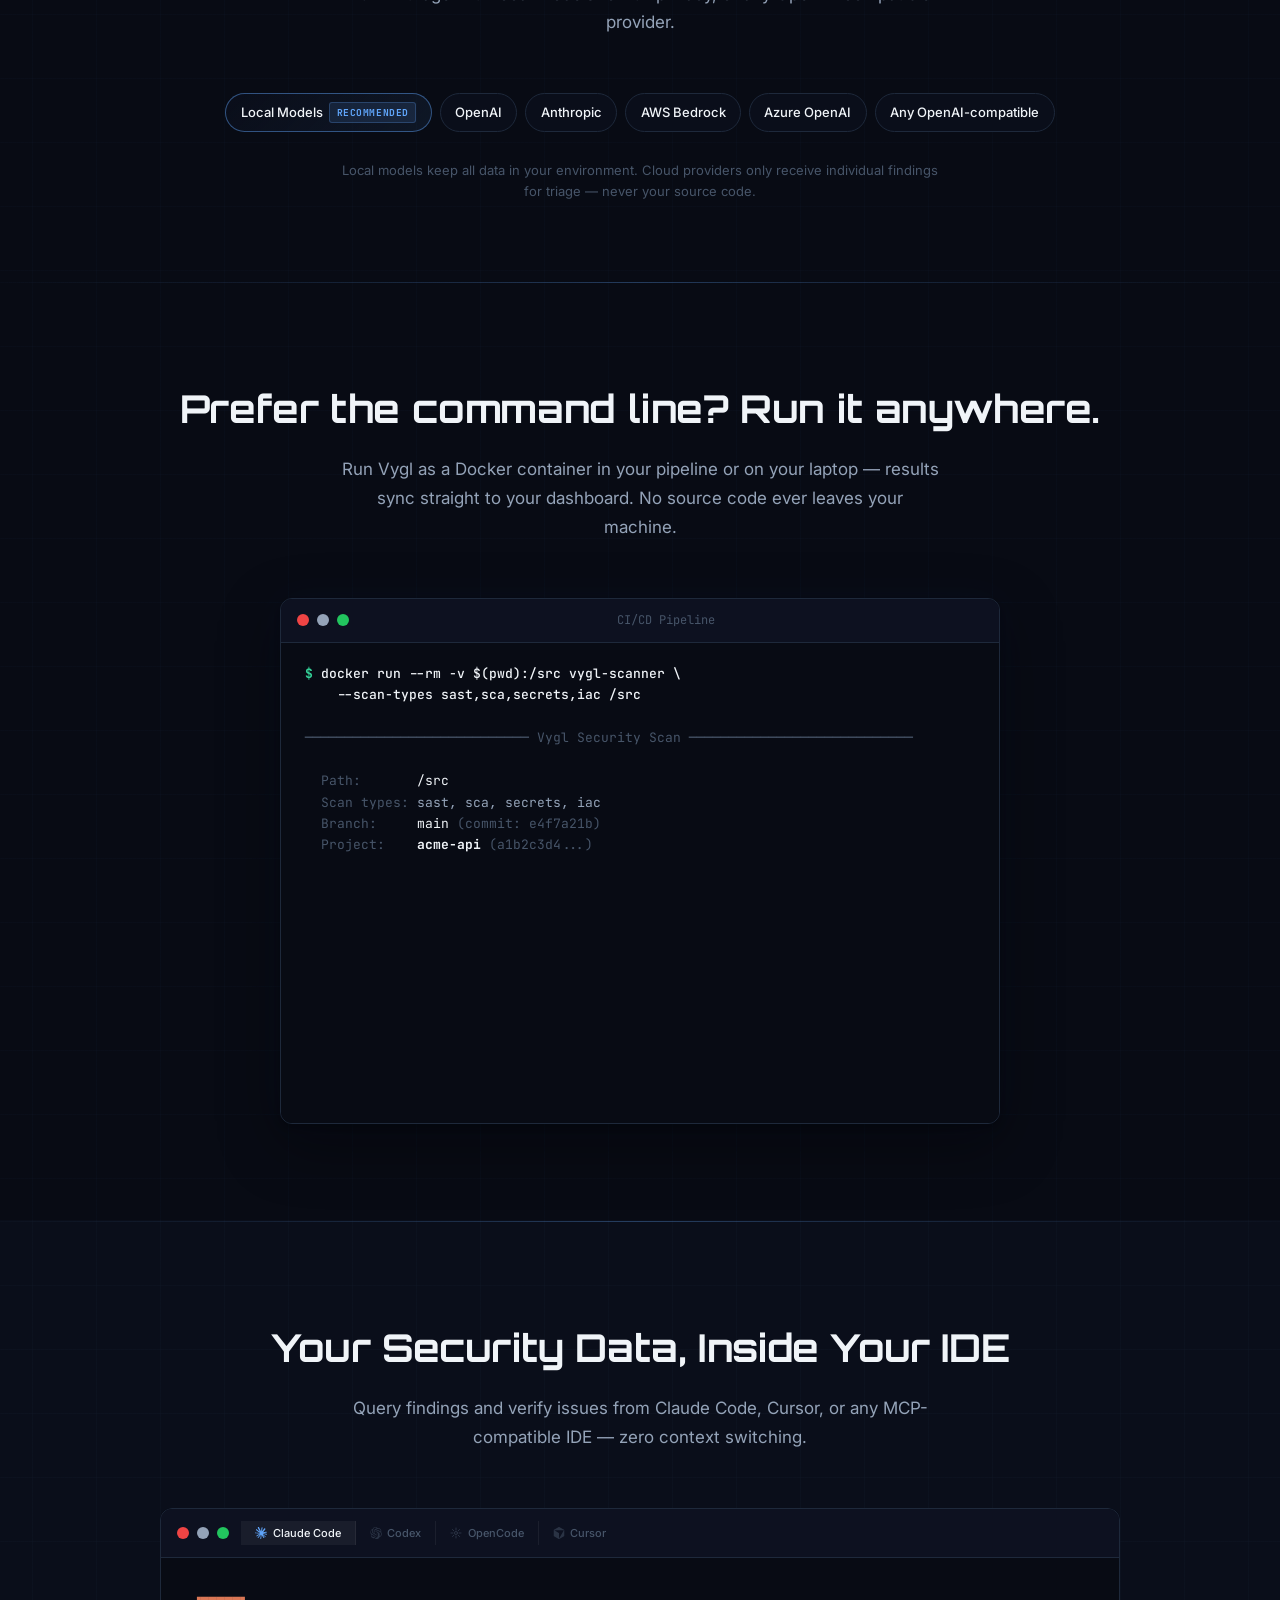
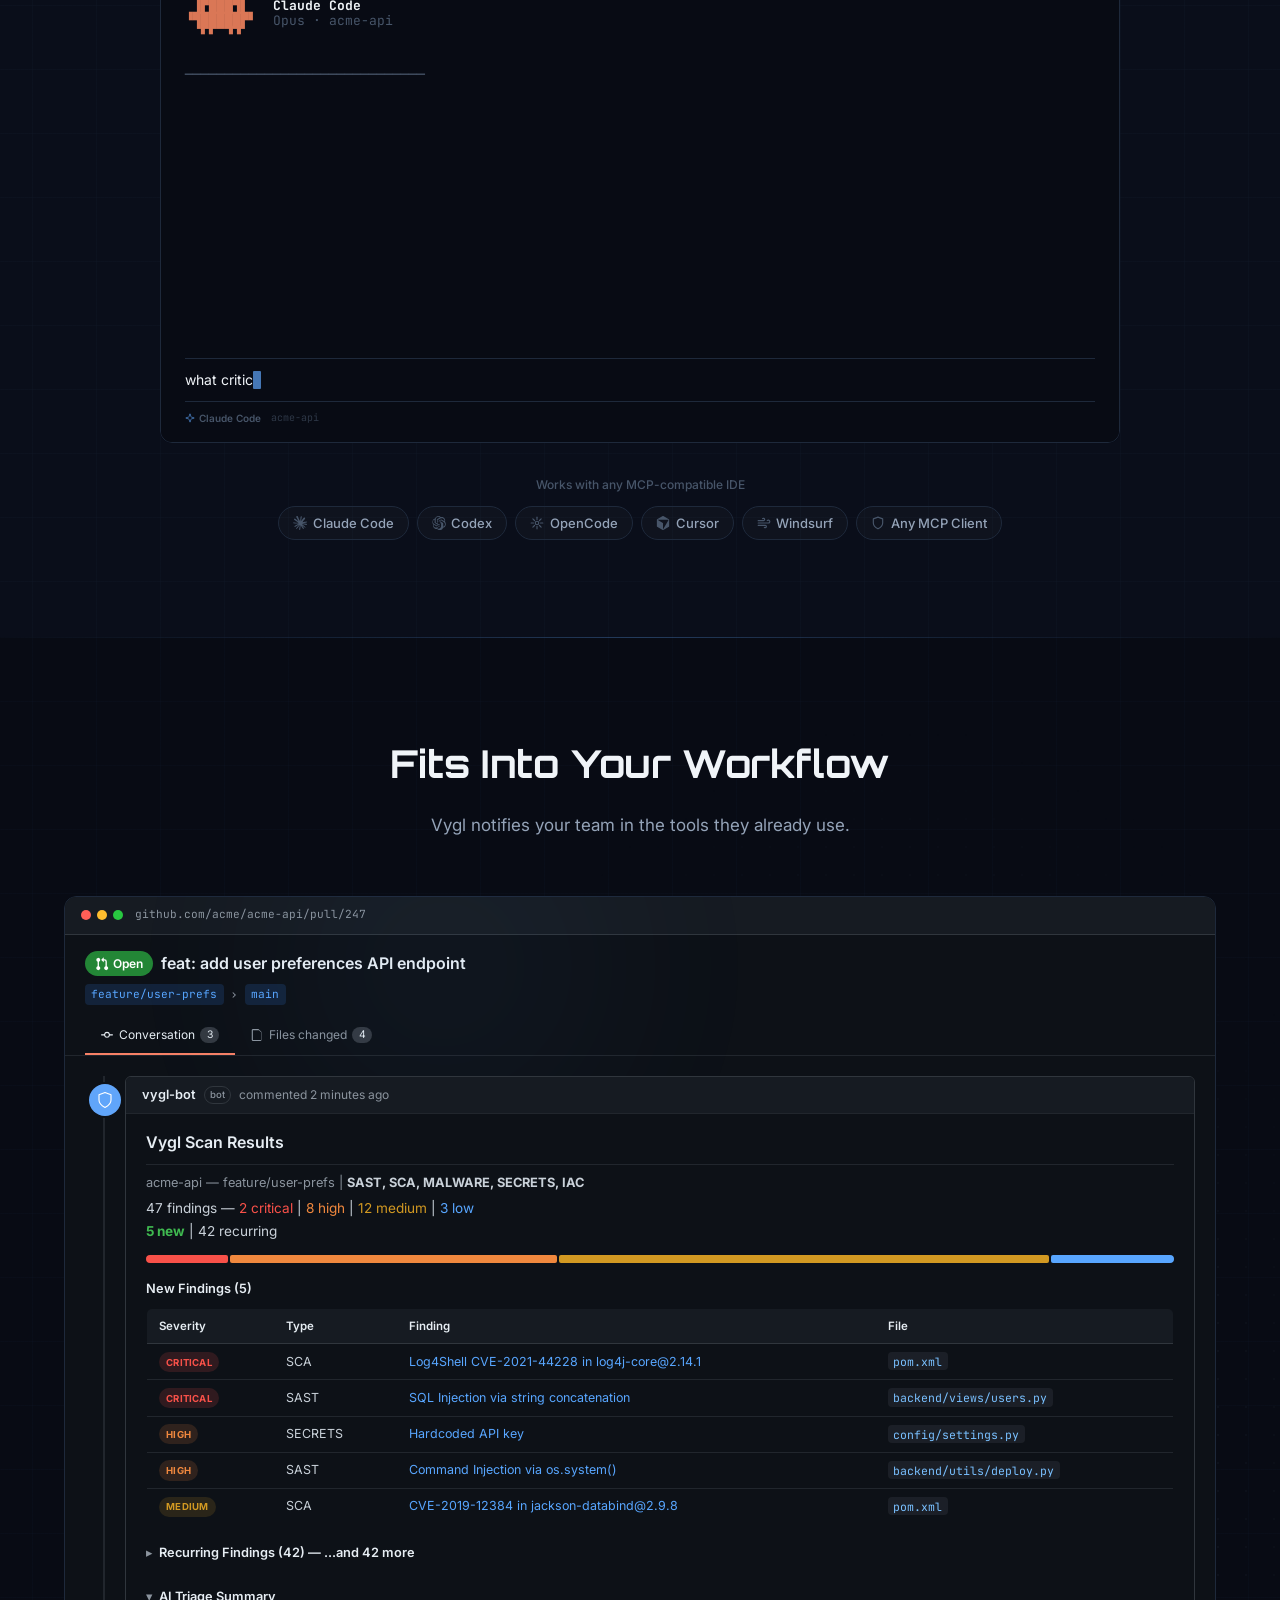
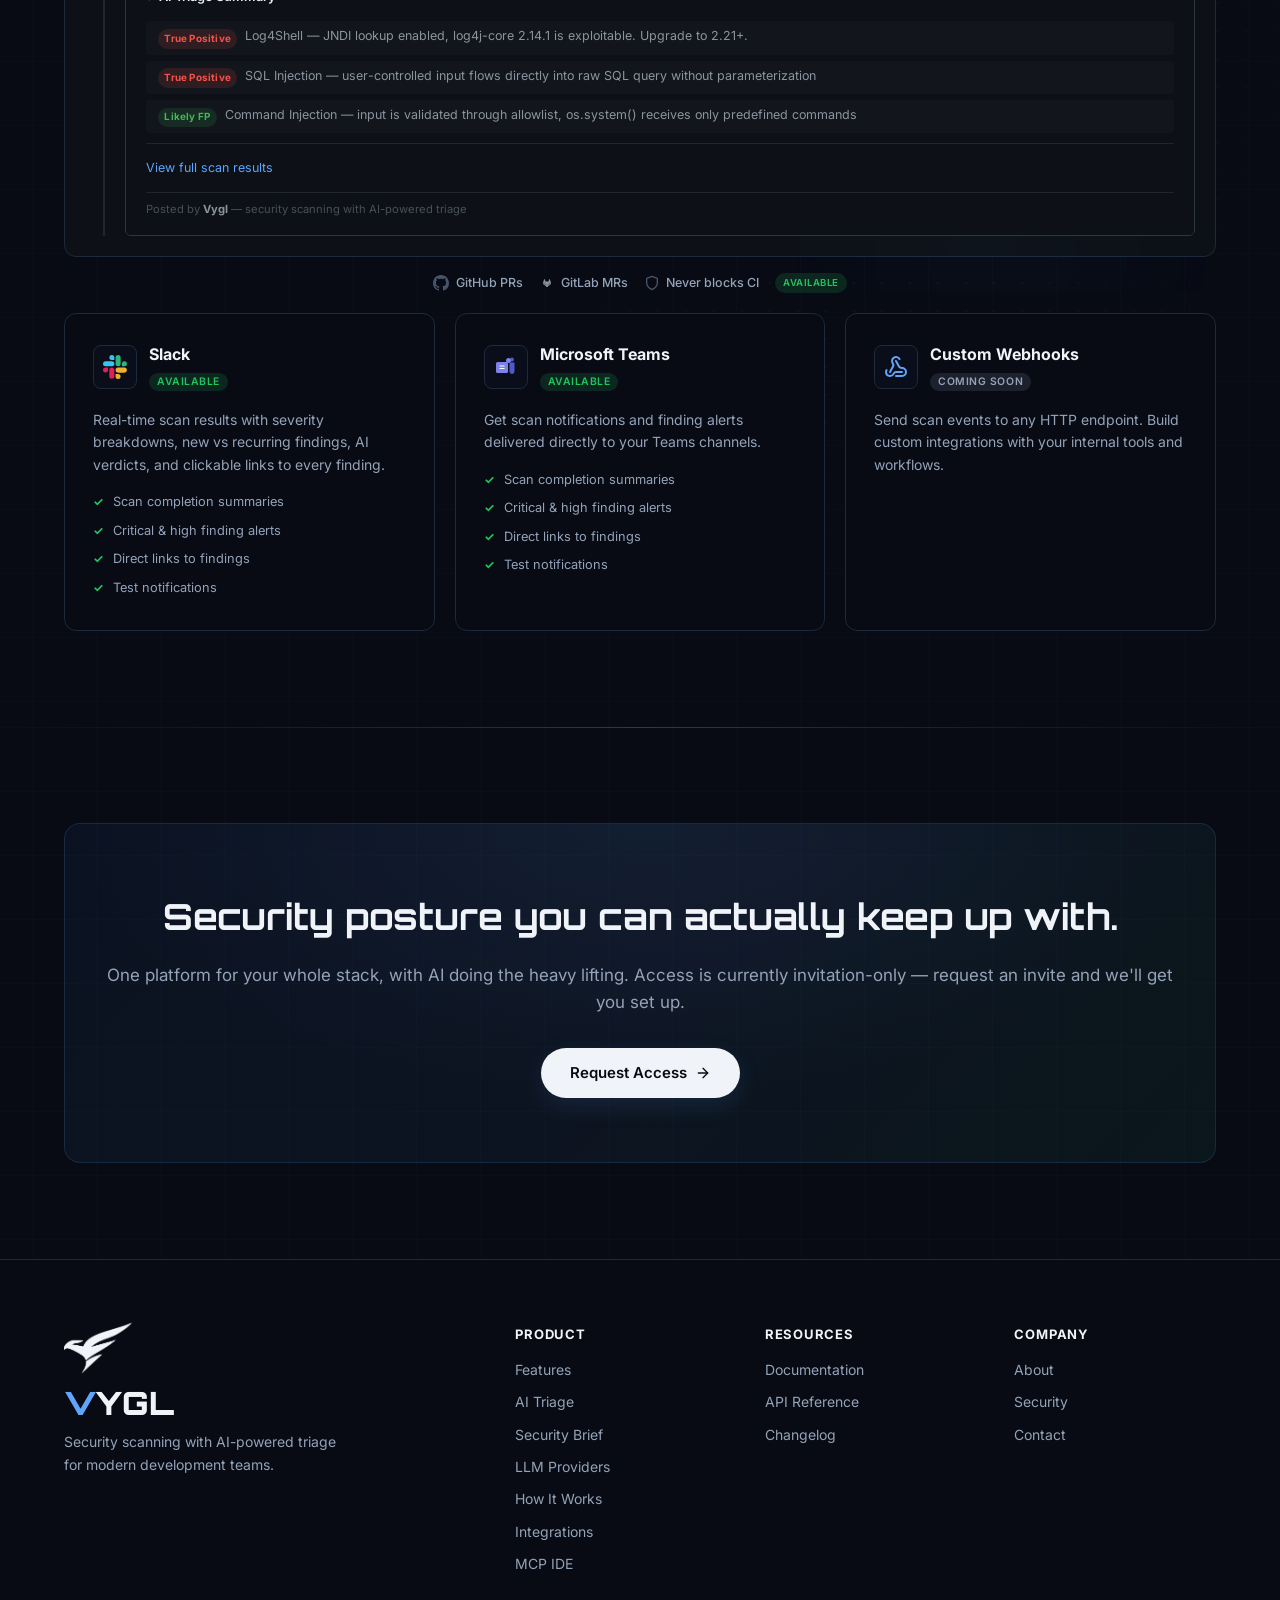
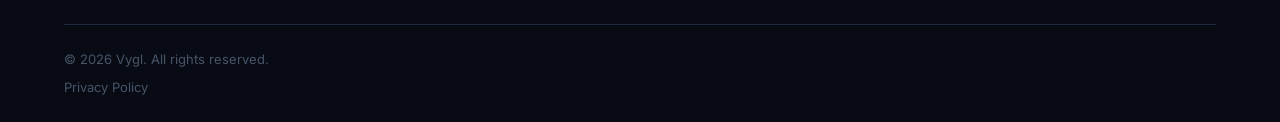
==== commit c4e80c24: "Redesign landing page: ASPM platform-first, SME-friendly Reposition from "noise killer" to a complet" ====
--- a/index.html
+++ b/index.html
@@ -315,12 +315,11 @@
         <span class="logo-wordmark"><span class="logo-v">V</span><span class="logo-text">YGL</span></span>
       </a>
       <div class="nav-links" id="nav-links">
-        <a href="#features">Features</a>
+        <a href="#features">Coverage</a>
+        <a href="#dashboard">Dashboard</a>
+        <a href="#ai-demo">AI</a>
+        <a href="#cve-watch">CVE Watch</a>
         <a href="#container-scan">Containers</a>
-        <a href="#cve-watch">CVE Watch</a>
-        <a href="#ai-demo">AI</a>
-        <a href="#providers">Providers</a>
-        <a href="#how-it-works">How It Works</a>
         <a href="#integrations">Integrations</a>
         <a href="#mcp">MCP</a>
       </div>
@@ -342,19 +341,23 @@
   <div class="mobile-nav" id="mobile-nav">
       <div class="mobile-nav-links">
         <a href="#features" class="mobile-nav-link">
-          <span class="mobile-nav-label">Features</span>
+          <span class="mobile-nav-label">Coverage</span>
           <svg width="16" height="16" viewBox="0 0 24 24" fill="none" stroke="currentColor" stroke-width="2" stroke-linecap="round" stroke-linejoin="round"><polyline points="9 18 15 12 9 6"/></svg>
         </a>
-        <a href="#container-scan" class="mobile-nav-link">
-          <span class="mobile-nav-label">Containers</span>
+        <a href="#dashboard" class="mobile-nav-link">
+          <span class="mobile-nav-label">Dashboard</span>
+          <svg width="16" height="16" viewBox="0 0 24 24" fill="none" stroke="currentColor" stroke-width="2" stroke-linecap="round" stroke-linejoin="round"><polyline points="9 18 15 12 9 6"/></svg>
+        </a>
+        <a href="#ai-demo" class="mobile-nav-link">
+          <span class="mobile-nav-label">AI</span>
           <svg width="16" height="16" viewBox="0 0 24 24" fill="none" stroke="currentColor" stroke-width="2" stroke-linecap="round" stroke-linejoin="round"><polyline points="9 18 15 12 9 6"/></svg>
         </a>
         <a href="#cve-watch" class="mobile-nav-link">
           <span class="mobile-nav-label">CVE Watch</span>
           <svg width="16" height="16" viewBox="0 0 24 24" fill="none" stroke="currentColor" stroke-width="2" stroke-linecap="round" stroke-linejoin="round"><polyline points="9 18 15 12 9 6"/></svg>
         </a>
-        <a href="#ai-demo" class="mobile-nav-link">
-          <span class="mobile-nav-label">AI</span>
+        <a href="#container-scan" class="mobile-nav-link">
+          <span class="mobile-nav-label">Containers</span>
           <svg width="16" height="16" viewBox="0 0 24 24" fill="none" stroke="currentColor" stroke-width="2" stroke-linecap="round" stroke-linejoin="round"><polyline points="9 18 15 12 9 6"/></svg>
         </a>
         <a href="#providers" class="mobile-nav-link">
@@ -408,8 +411,8 @@
         </div>
 
         <h1 class="hv-title">
-          Stop fixing<br />
-          <span class="hv-title-accent">noise.</span>
+          Your whole app security<br />
+          posture, <span class="hv-title-accent">in one place.</span>
         </h1>
 
         <div class="hv-engines">
@@ -440,7 +443,7 @@
         </div>
 
         <p class="hv-subhead">
-          AI verifies every finding, suggests fixes, and watches your SBOM for new CVEs — so your team only fixes what's <em>actually real</em>.
+          See and fix security risks across your code, dependencies, secrets, infrastructure, and containers — with AI that verifies every finding, suggests fixes, and watches for new CVEs. <em>One platform, built for growing teams.</em>
         </p>
 
         <div class="hv-caps">
@@ -461,8 +464,8 @@
             <div class="hv-stat-label">Scan Engines</div>
           </div>
           <div class="hv-stat">
-            <div class="hv-stat-num">~70%</div>
-            <div class="hv-stat-label">FPs Cleared</div>
+            <div class="hv-stat-num">1</div>
+            <div class="hv-stat-label">Platform</div>
           </div>
           <div class="hv-stat">
             <div class="hv-stat-num">24/7</div>
@@ -688,27 +691,27 @@
       <div class="proof-grid reveal">
         <div class="proof-item">
           <svg aria-hidden="true" width="20" height="20" viewBox="0 0 24 24" fill="none" stroke="currentColor" stroke-width="2" stroke-linecap="round" stroke-linejoin="round"><rect x="2" y="2" width="20" height="20" rx="2"/><path d="M7 2v20"/><path d="M17 2v20"/><path d="M2 12h20"/><path d="M2 7h5"/><path d="M2 17h5"/><path d="M17 7h5"/><path d="M17 17h5"/></svg>
-          <span><strong>Multi-Engine</strong> Scanning</span>
+          <span><strong>6 engines,</strong> one platform</span>
+        </div>
+        <div class="proof-divider"></div>
+        <div class="proof-item">
+          <svg aria-hidden="true" width="20" height="20" viewBox="0 0 24 24" fill="none" stroke="currentColor" stroke-width="2" stroke-linecap="round" stroke-linejoin="round"><path d="M9.937 15.5A2 2 0 0 0 8.5 14.063l-6.135-1.582a.5.5 0 0 1 0-.962L8.5 9.936A2 2 0 0 0 9.937 8.5l1.582-6.135a.5.5 0 0 1 .963 0L14.063 8.5A2 2 0 0 0 15.5 9.937l6.135 1.581a.5.5 0 0 1 0 .964L15.5 14.063a2 2 0 0 0-1.437 1.437l-1.582 6.135a.5.5 0 0 1-.963 0z"/><path d="M20 3v4"/><path d="M22 5h-4"/><path d="M4 17v2"/><path d="M5 18H3"/></svg>
+          <span><strong>AI</strong> triages every finding</span>
         </div>
         <div class="proof-divider"></div>
         <div class="proof-item">
           <svg aria-hidden="true" width="20" height="20" viewBox="0 0 24 24" fill="none" stroke="currentColor" stroke-width="2" stroke-linecap="round" stroke-linejoin="round"><path d="M12 22s8-4 8-10V5l-8-3-8 3v7c0 6 8 10 8 10z"/><path d="m9 12 2 2 4-4"/></svg>
-          <span><strong>600+</strong> Detection Rules</span>
+          <span><strong>No security team</strong> required</span>
         </div>
         <div class="proof-divider"></div>
         <div class="proof-item">
-          <svg aria-hidden="true" width="20" height="20" viewBox="0 0 24 24" fill="none" stroke="currentColor" stroke-width="2" stroke-linecap="round" stroke-linejoin="round"><polyline points="16 18 22 12 16 6"/><polyline points="8 6 2 12 8 18"/></svg>
-          <span><strong>7+</strong> Languages</span>
+          <svg aria-hidden="true" width="20" height="20" viewBox="0 0 24 24" fill="none" stroke="currentColor" stroke-width="2" stroke-linecap="round" stroke-linejoin="round"><polyline points="9 11 12 14 22 4"/><path d="M21 12v7a2 2 0 0 1-2 2H5a2 2 0 0 1-2-2V5a2 2 0 0 1 2-2h11"/></svg>
+          <span><strong>Set up</strong> in minutes</span>
         </div>
         <div class="proof-divider"></div>
         <div class="proof-item">
-          <svg aria-hidden="true" width="20" height="20" viewBox="0 0 24 24" fill="none" stroke="currentColor" stroke-width="2" stroke-linecap="round" stroke-linejoin="round"><path d="M14 2H6a2 2 0 0 0-2 2v16a2 2 0 0 0 2 2h12a2 2 0 0 0 2-2V8z"/><polyline points="14 2 14 8 20 8"/><line x1="16" y1="13" x2="8" y2="13"/><line x1="16" y1="17" x2="8" y2="17"/></svg>
-          <span><strong>CycloneDX</strong> SBOM Export</span>
-        </div>
-        <div class="proof-divider"></div>
-        <div class="proof-item">
-          <svg aria-hidden="true" width="20" height="20" viewBox="0 0 24 24" fill="none" stroke="currentColor" stroke-width="2" stroke-linecap="round" stroke-linejoin="round"><path d="M9.937 15.5A2 2 0 0 0 8.5 14.063l-6.135-1.582a.5.5 0 0 1 0-.962L8.5 9.936A2 2 0 0 0 9.937 8.5l1.582-6.135a.5.5 0 0 1 .963 0L14.063 8.5A2 2 0 0 0 15.5 9.937l6.135 1.581a.5.5 0 0 1 0 .964L15.5 14.063a2 2 0 0 0-1.437 1.437l-1.582 6.135a.5.5 0 0 1-.963 0z"/><path d="M20 3v4"/><path d="M22 5h-4"/><path d="M4 17v2"/><path d="M5 18H3"/></svg>
-          <span><strong>AI</strong> False-Positive Triage</span>
+          <svg aria-hidden="true" width="20" height="20" viewBox="0 0 24 24" fill="none" stroke="currentColor" stroke-width="2" stroke-linecap="round" stroke-linejoin="round"><circle cx="12" cy="12" r="10"/><polyline points="12 6 12 12 16 14"/></svg>
+          <span><strong>Free</strong> for open source</span>
         </div>
       </div>
     </div>
@@ -719,8 +722,8 @@
     <div class="section-grid section-grid-center" aria-hidden="true"></div>
     <div class="container">
       <div class="section-header reveal">
-        <h2 class="section-title">Every Layer of Your Stack, Covered</h2>
-        <p class="section-subtitle">Six engines scan top to bottom — source code, dependencies, malicious packages, secrets, infrastructure, and the built image. AI verifies every finding underneath.</p>
+        <h2 class="section-title">One platform. Every layer of your stack.</h2>
+        <p class="section-subtitle">From your source code down to the container you ship, Vygl covers it all — and AI verifies every finding so your team can trust the results.</p>
       </div>
 
       <div class="ly-stack reveal" id="lyStack">
@@ -874,145 +877,391 @@
     </div>
   </section>
 
-  <!-- ─── Container Scanning ─── -->
-  <section class="container-scan" id="container-scan">
-    <div class="cs-glow cs-glow-1" aria-hidden="true"></div>
-    <div class="cs-glow cs-glow-2" aria-hidden="true"></div>
+  <!-- ─── Dashboard ─── -->
+  <section class="how-it-works" id="dashboard">
+    <div class="dash-glow dash-glow-1" aria-hidden="true"></div>
     <div class="container">
       <div class="section-header reveal">
-        <h2 class="section-title">Scan Images. See Every Layer.</h2>
-        <p class="section-subtitle">Scan images from the CLI or your registry. Vygl flags vulnerable packages on every layer and correlates them with your source findings.</p>
-      </div>
-
-      <div class="cs-showcase reveal">
-        <!-- Left: feature info -->
-        <div class="cs-info">
-          <div class="cs-stats-row">
-            <div class="cs-stat">
-              <span class="cs-stat-value">OS + App</span>
-              <span class="cs-stat-label">Package Coverage</span>
-            </div>
-            <div class="cs-stat">
-              <span class="cs-stat-value">Every Layer</span>
-              <span class="cs-stat-label">Deep Image Analysis</span>
-            </div>
-          </div>
-
-          <div class="cs-features">
-            <div class="cs-feat">
-              <div class="cs-feat-icon cs-feat-cyan">
-                <svg aria-hidden="true" width="18" height="18" viewBox="0 0 24 24" fill="none" stroke="currentColor" stroke-width="2" stroke-linecap="round" stroke-linejoin="round"><polyline points="4 17 10 11 4 5"/><line x1="12" y1="19" x2="20" y2="19"/></svg>
-              </div>
-              <div>
-                <h4>CLI Scanning</h4>
-                <p>One command to scan any image. <code>vygl scan --image harbor.io/app:latest</code> with <code>--fail-on</code> severity gating for CI/CD.</p>
-              </div>
-            </div>
-            <div class="cs-feat">
-              <div class="cs-feat-icon cs-feat-blue">
-                <svg aria-hidden="true" width="18" height="18" viewBox="0 0 24 24" fill="none" stroke="currentColor" stroke-width="2" stroke-linecap="round" stroke-linejoin="round"><rect x="2" y="2" width="20" height="8" rx="2" ry="2"/><rect x="2" y="14" width="20" height="8" rx="2" ry="2"/><line x1="6" y1="6" x2="6.01" y2="6"/><line x1="6" y1="18" x2="6.01" y2="18"/></svg>
-              </div>
-              <div>
-                <h4>Registry Integration</h4>
-                <p>Connect Harbor or Amazon ECR with auto-scan on push via webhooks. Google Artifact Registry, Docker Hub, and GHCR coming soon.</p>
-              </div>
-            </div>
-            <div class="cs-feat">
-              <div class="cs-feat-icon cs-feat-purple">
-                <svg aria-hidden="true" width="18" height="18" viewBox="0 0 24 24" fill="none" stroke="currentColor" stroke-width="2" stroke-linecap="round" stroke-linejoin="round"><polyline points="16 3 21 3 21 8"/><line x1="4" y1="20" x2="21" y2="3"/><polyline points="21 16 21 21 16 21"/><line x1="15" y1="15" x2="21" y2="21"/><line x1="4" y1="4" x2="9" y2="9"/></svg>
-              </div>
-              <div>
-                <h4>Source ↔ Container Correlation</h4>
-                <p>Match SCA findings in your source code with the same CVEs in your built image. See the full supply chain picture.</p>
-              </div>
-            </div>
-            <div class="cs-feat">
-              <div class="cs-feat-icon cs-feat-violet">
-                <svg aria-hidden="true" width="18" height="18" viewBox="0 0 24 24" fill="none" stroke="currentColor" stroke-width="2" stroke-linecap="round" stroke-linejoin="round"><path d="M9.937 15.5A2 2 0 0 0 8.5 14.063l-6.135-1.582a.5.5 0 0 1 0-.962L8.5 9.936A2 2 0 0 0 9.937 8.5l1.582-6.135a.5.5 0 0 1 .963 0L14.063 8.5A2 2 0 0 0 15.5 9.937l6.135 1.581a.5.5 0 0 1 0 .964L15.5 14.063a2 2 0 0 0-1.437 1.437l-1.582 6.135a.5.5 0 0 1-.963 0z"/><path d="M20 3v4"/><path d="M22 5h-4"/></svg>
-              </div>
-              <div>
-                <h4>Per-Image AI Analysis</h4>
-                <p>AI-generated security brief for each container image — base image upgrade advice, priority package bumps, and actionable fix plans.</p>
-              </div>
-            </div>
-          </div>
-        </div>
-
-        <!-- Right: Container scan result mock -->
-        <div class="cs-mock">
-          <div class="cs-mock-header">
-            <span class="cs-mock-title">
-              <svg aria-hidden="true" width="14" height="14" viewBox="0 0 24 24" fill="none" stroke="currentColor" stroke-width="2" stroke-linecap="round" stroke-linejoin="round"><path d="M21 16V8a2 2 0 0 0-1-1.73l-7-4a2 2 0 0 0-2 0l-7 4A2 2 0 0 0 3 8v8a2 2 0 0 0 1 1.73l7 4a2 2 0 0 0 2 0l7-4A2 2 0 0 0 21 16z"/><polyline points="3.27 6.96 12 12.01 20.73 6.96"/><line x1="12" y1="22.08" x2="12" y2="12"/></svg>
-              Image Scan
-            </span>
-            <span class="cs-mock-complete"><span class="cs-complete-dot"></span>Complete</span>
-          </div>
-
-          <div class="cs-image-strip">
-            <span class="cs-image-ref">harbor.internal.io/acme-api:v2.4.1</span>
-            <div class="cs-image-meta">
-              <span class="cs-meta-item">Debian 12</span>
-              <span class="cs-meta-sep">·</span>
-              <span class="cs-meta-item">10 Layers</span>
-              <span class="cs-meta-sep">·</span>
-              <span class="cs-meta-item">142 Packages</span>
-            </div>
-          </div>
-
-          <div class="cs-severity-summary">
-            <span class="cs-sev-pill cs-pill-critical">2 Critical</span>
-            <span class="cs-sev-pill cs-pill-high">1 High</span>
-            <span class="cs-sev-pill cs-pill-medium">2 Medium</span>
-            <span class="cs-sev-pill cs-pill-low">1 Low</span>
-          </div>
-
-          <div class="cs-findings">
-            <div class="cs-findings-group">
-              <span class="cs-group-label">OS Packages</span>
-              <div class="cs-finding cs-finding-critical">
-                <span class="cs-pkg"><span class="cs-pkg-name">openssl</span><span class="cs-pkg-ver">@3.0.13</span></span>
-                <div class="cs-finding-end">
-                  <span class="cs-finding-sev cve-sev-critical">Critical</span>
-                  <span class="cs-finding-fix">→ 3.0.15</span>
-                </div>
-              </div>
-              <div class="cs-finding">
-                <span class="cs-pkg"><span class="cs-pkg-name">libcurl</span><span class="cs-pkg-ver">@7.88.1</span></span>
-                <div class="cs-finding-end">
-                  <span class="cs-finding-sev cve-sev-high">High</span>
-                  <span class="cs-finding-fix">→ 8.5.0</span>
-                </div>
-              </div>
-              <div class="cs-finding">
-                <span class="cs-pkg"><span class="cs-pkg-name">zlib</span><span class="cs-pkg-ver">@1.2.13</span></span>
-                <div class="cs-finding-end">
-                  <span class="cs-finding-sev cve-sev-medium">Medium</span>
-                  <span class="cs-finding-fix">→ 1.3.1</span>
-                </div>
-              </div>
-            </div>
-
-            <div class="cs-findings-group">
-              <span class="cs-group-label">App Packages</span>
-              <div class="cs-finding cs-finding-critical">
-                <span class="cs-pkg"><span class="cs-pkg-name">setuptools</span><span class="cs-pkg-ver">@68.0.0</span></span>
-                <div class="cs-finding-end">
-                  <span class="cs-finding-sev cve-sev-critical">Critical</span>
-                  <span class="cs-finding-fix">→ 70.0.0</span>
-                </div>
-              </div>
-              <div class="cs-finding">
-                <span class="cs-pkg"><span class="cs-pkg-name">requests</span><span class="cs-pkg-ver">@2.28.0</span></span>
-                <div class="cs-finding-end">
-                  <span class="cs-finding-sev cve-sev-medium">Medium</span>
-                  <span class="cs-finding-fix">→ 2.31.0</span>
-                </div>
-              </div>
-              <div class="cs-finding">
-                <span class="cs-pkg"><span class="cs-pkg-name">pillow</span><span class="cs-pkg-ver">@9.5.0</span></span>
-                <div class="cs-finding-end">
-                  <span class="cs-finding-sev cve-sev-low">Low</span>
-                  <span class="cs-finding-fix">→ 10.2.0</span>
+        <h2 class="section-title">Your Security Posture, at a Glance</h2>
+        <p class="section-subtitle">Every finding in one dashboard. Track trends, triage, and manage posture across projects and branches.</p>
+      </div>
+
+      <!-- Dashboard mock -->
+      <div class="dash-mock reveal">
+        <div class="dash-chrome">
+          <div class="dash-dots">
+            <span class="dot dot-red"></span>
+            <span class="dot dot-yellow"></span>
+            <span class="dot dot-green"></span>
+          </div>
+          <span class="dash-url">app.vygl.io/dashboard</span>
+        </div>
+        <div class="dash-body">
+          <div class="dash-sidebar">
+            <div class="dash-logo"><span style="color:var(--accent);font-family:var(--font-display);font-weight:700;font-size:0.75rem;">V</span><span style="font-family:var(--font-display);font-weight:700;font-size:0.75rem;color:var(--fg);">YGL</span></div>
+            <div class="dash-nav-item dash-nav-active">
+              <svg aria-hidden="true" width="13" height="13" viewBox="0 0 24 24" fill="none" stroke="currentColor" stroke-width="2"><rect x="3" y="3" width="7" height="7"/><rect x="14" y="3" width="7" height="7"/><rect x="14" y="14" width="7" height="7"/><rect x="3" y="14" width="7" height="7"/></svg>
+              Dashboard
+            </div>
+            <div class="dash-nav-item">
+              <svg aria-hidden="true" width="13" height="13" viewBox="0 0 24 24" fill="none" stroke="currentColor" stroke-width="2"><path d="M22 19a2 2 0 0 1-2 2H4a2 2 0 0 1-2-2V5a2 2 0 0 1 2-2h5l2 3h9a2 2 0 0 1 2 2z"/></svg>
+              Projects
+            </div>
+            <div class="dash-nav-item">
+              <svg aria-hidden="true" width="13" height="13" viewBox="0 0 24 24" fill="none" stroke="currentColor" stroke-width="2"><path d="M10.29 3.86L1.82 18a2 2 0 0 0 1.71 3h16.94a2 2 0 0 0 1.71-3L13.71 3.86a2 2 0 0 0-3.42 0z"/></svg>
+              Findings
+            </div>
+            <div class="dash-nav-item">
+              <svg aria-hidden="true" width="13" height="13" viewBox="0 0 24 24" fill="none" stroke="currentColor" stroke-width="2"><path d="M16.5 9.4l-9-5.19M21 16V8a2 2 0 0 0-1-1.73l-7-4a2 2 0 0 0-2 0l-7 4A2 2 0 0 0 3 8v8a2 2 0 0 0 1 1.73l7 4a2 2 0 0 0 2 0l7-4A2 2 0 0 0 21 16z"/></svg>
+              Dependencies
+            </div>
+            <div class="dash-nav-item">
+              <svg aria-hidden="true" width="13" height="13" viewBox="0 0 24 24" fill="none" stroke="currentColor" stroke-width="2"><path d="M12 22s8-4 8-10V5l-8-3-8 3v7c0 6 8 10 8 10z"/></svg>
+              Rules
+            </div>
+          </div>
+          <div class="dash-main">
+            <!-- Key Metrics Strip -->
+            <div class="dash-metrics">
+              <div class="dash-metric">
+                <div class="dash-metric-top">
+                  <svg aria-hidden="true" width="12" height="12" viewBox="0 0 24 24" fill="none" stroke="currentColor" stroke-width="2"><path d="M10.29 3.86L1.82 18a2 2 0 0 0 1.71 3h16.94a2 2 0 0 0 1.71-3L13.71 3.86a2 2 0 0 0-3.42 0z"/><line x1="12" y1="9" x2="12" y2="13"/><line x1="12" y1="17" x2="12.01" y2="17"/></svg>
+                  <span class="dash-metric-label">Open</span>
+                </div>
+                <span class="dash-metric-value dash-metric-val-red">293</span>
+              </div>
+              <div class="dash-metric">
+                <div class="dash-metric-top">
+                  <svg aria-hidden="true" width="12" height="12" viewBox="0 0 24 24" fill="none" stroke="currentColor" stroke-width="2"><circle cx="12" cy="12" r="10"/><polyline points="12 6 12 12 16 14"/></svg>
+                  <span class="dash-metric-label">MTTR</span>
+                </div>
+                <span class="dash-metric-value">4.2h</span>
+              </div>
+              <div class="dash-metric">
+                <div class="dash-metric-top">
+                  <svg aria-hidden="true" width="12" height="12" viewBox="0 0 24 24" fill="none" stroke="currentColor" stroke-width="2"><polyline points="22 12 18 12 15 21 9 3 6 12 2 12"/></svg>
+                  <span class="dash-metric-label">Scan Success</span>
+                </div>
+                <span class="dash-metric-value dash-metric-val-green">94%</span>
+              </div>
+              <div class="dash-metric">
+                <div class="dash-metric-top">
+                  <svg aria-hidden="true" width="12" height="12" viewBox="0 0 24 24" fill="none" stroke="currentColor" stroke-width="2"><path d="M9.937 15.5A2 2 0 0 0 8.5 14.063l-6.135-1.582a.5.5 0 0 1 0-.962L8.5 9.936A2 2 0 0 0 9.937 8.5l1.582-6.135a.5.5 0 0 1 .963 0L14.063 8.5A2 2 0 0 0 15.5 9.937l6.135 1.581a.5.5 0 0 1 0 .964L15.5 14.063a2 2 0 0 0-1.437 1.437l-1.582 6.135a.5.5 0 0 1-.963 0z"/></svg>
+                  <span class="dash-metric-label">AI Cleared</span>
+                </div>
+                <span class="dash-metric-value dash-metric-val-green">47</span>
+              </div>
+            </div>
+            <!-- Area chart -->
+            <div class="dash-chart-card">
+              <div class="dash-chart-head">
+                <span class="dash-chart-title">Findings Over Time</span>
+                <div class="dash-chart-controls">
+                  <div class="dash-chart-toggle">
+                    <span class="dash-toggle-active">Status</span><span>Type</span>
+                  </div>
+                  <div class="dash-chart-range">
+                    <span>7D</span><span class="dash-range-active">1M</span><span>3M</span><span>6M</span>
+                  </div>
+                </div>
+              </div>
+              <div class="dash-area-chart">
+                <svg aria-hidden="true" viewBox="0 0 400 100" preserveAspectRatio="none" class="dash-area-svg">
+                  <defs>
+                    <linearGradient id="redGrad" x1="0" y1="0" x2="0" y2="1"><stop offset="0%" stop-color="#ef4444" stop-opacity="0.25"/><stop offset="100%" stop-color="#ef4444" stop-opacity="0"/></linearGradient>
+                    <linearGradient id="greenGrad" x1="0" y1="0" x2="0" y2="1"><stop offset="0%" stop-color="#22c55e" stop-opacity="0.2"/><stop offset="100%" stop-color="#22c55e" stop-opacity="0"/></linearGradient>
+                  </defs>
+                  <path d="M0,85 L30,80 L70,75 L110,78 L150,60 L190,55 L230,50 L270,35 L310,20 L350,30 L400,25 L400,100 L0,100Z" fill="url(#redGrad)"/>
+                  <polyline points="0,85 30,80 70,75 110,78 150,60 190,55 230,50 270,35 310,20 350,30 400,25" fill="none" stroke="#ef4444" stroke-width="2"/>
+                  <path d="M0,90 L30,88 L70,85 L110,80 L150,82 L190,75 L230,70 L270,65 L310,55 L350,50 L400,45 L400,100 L0,100Z" fill="url(#greenGrad)"/>
+                  <polyline points="0,90 30,88 70,85 110,80 150,82 190,75 230,70 270,65 310,55 350,50 400,45" fill="none" stroke="#22c55e" stroke-width="2"/>
+                </svg>
+              </div>
+              <div class="dash-chart-legend">
+                <span><span class="dash-legend-line dash-legend-red"></span> New findings</span>
+                <span><span class="dash-legend-line dash-legend-green"></span> Resolved</span>
+              </div>
+            </div>
+            <!-- Bottom: AI Insights + Top Rules -->
+            <div class="dash-bottom">
+              <div class="dash-ai-card">
+                <div class="dash-ai-header">
+                  <div class="dash-ai-title">
+                    <svg aria-hidden="true" width="12" height="12" viewBox="0 0 24 24" fill="none" stroke="currentColor" stroke-width="2"><path d="M9.937 15.5A2 2 0 0 0 8.5 14.063l-6.135-1.582a.5.5 0 0 1 0-.962L8.5 9.936A2 2 0 0 0 9.937 8.5l1.582-6.135a.5.5 0 0 1 .963 0L14.063 8.5A2 2 0 0 0 15.5 9.937l6.135 1.581a.5.5 0 0 1 0 .964L15.5 14.063a2 2 0 0 0-1.437 1.437l-1.582 6.135a.5.5 0 0 1-.963 0z"/></svg>
+                    AI Insights
+                  </div>
+                  <span class="dash-ai-status"><span class="dash-ai-dot"></span> Active</span>
+                </div>
+                <!-- Coverage bar -->
+                <div class="dash-ai-coverage">
+                  <div class="dash-ai-coverage-row">
+                    <span>251 of 293 analyzed</span>
+                    <span class="dash-ai-pct">86%</span>
+                  </div>
+                  <div class="dash-ai-bar">
+                    <div class="dash-ai-bar-seg" style="width:64.5%;background:#ef4444"></div>
+                    <div class="dash-ai-bar-seg" style="width:16%;background:#22c55e"></div>
+                    <div class="dash-ai-bar-seg" style="width:5.1%;background:#eab308"></div>
+                  </div>
+                </div>
+                <!-- Verdict rows -->
+                <div class="dash-ai-verdicts">
+                  <div class="dash-ai-verdict"><span class="dash-ai-vdot" style="background:#ef4444"></span>True Positive<strong>189</strong><span class="dash-ai-vpct">64%</span></div>
+                  <div class="dash-ai-verdict"><span class="dash-ai-vdot" style="background:#22c55e"></span>False Positive<strong>47</strong><span class="dash-ai-vpct">16%</span></div>
+                  <div class="dash-ai-verdict"><span class="dash-ai-vdot" style="background:#eab308"></span>Uncertain<strong>15</strong><span class="dash-ai-vpct">5%</span></div>
+                  <div class="dash-ai-verdict"><span class="dash-ai-vdot" style="background:var(--fg-faint)"></span>Pending<strong>42</strong><span class="dash-ai-vpct">14%</span></div>
+                </div>
+                <!-- Confidence -->
+                <div class="dash-ai-confidence">
+                  <span class="dash-ai-conf-label">Confidence</span>
+                  <span class="dash-ai-conf-val dash-ai-conf-green">198 High</span>
+                  <span class="dash-ai-conf-val dash-ai-conf-yellow">41 Med</span>
+                  <span class="dash-ai-conf-val dash-ai-conf-red">12 Low</span>
+                </div>
+              </div>
+              <div class="dash-table-card">
+                <div class="dash-table-title">Top Rules</div>
+                <div class="dash-table">
+                  <div class="dash-table-head"><span>Rule</span><span>Sev</span><span>TP</span><span>FP</span><span>Count</span></div>
+                  <div class="dash-table-row"><span>gitleaks.generic-api-key</span><span class="dash-sev-orange">High</span><span class="dash-tp">54</span><span class="dash-fp">33</span><span>87</span></div>
+                  <div class="dash-table-row"><span>sql-injection-fstring</span><span class="dash-sev-red">Crit</span><span class="dash-tp">21</span><span class="dash-fp">2</span><span>23</span></div>
+                  <div class="dash-table-row"><span>CVE-2021-44228</span><span class="dash-sev-red">Crit</span><span class="dash-tp">16</span><span class="dash-fp">0</span><span>16</span></div>
+                  <div class="dash-table-row"><span>s3-bucket-public-access</span><span class="dash-sev-orange">High</span><span class="dash-tp">8</span><span class="dash-fp">4</span><span>12</span></div>
+                </div>
+              </div>
+            </div>
+          </div>
+        </div>
+      </div>
+    </div>
+  </section>
+
+  <!-- ─── AI Verification Demo ─── -->
+  <section class="ai-demo-section" id="ai-demo">
+    <div class="section-particles particles-blue" aria-hidden="true"></div>
+    <div class="container">
+      <div class="section-header reveal">
+        <h2 class="section-title">AI-Powered Triage</h2>
+        <p class="section-subtitle">AI reviews every finding with verdicts, confidence scores, and suggested fixes — so you spend less time on false positives.</p>
+      </div>
+
+      <div class="ai-demo-mock reveal">
+        <div class="dash-chrome">
+          <div class="dash-dots">
+            <span class="dot dot-red"></span>
+            <span class="dot dot-yellow"></span>
+            <span class="dot dot-green"></span>
+          </div>
+          <span class="dash-url">app.vygl.io/findings/a3e7f…</span>
+        </div>
+        <div class="ai-demo-body">
+          <!-- Left: Finding context -->
+          <div class="ai-demo-finding">
+            <div class="ai-demo-badges">
+              <span class="ai-badge ai-badge-red">
+                <svg aria-hidden="true" width="12" height="12" viewBox="0 0 24 24" fill="none" stroke="currentColor" stroke-width="2"><path d="M10.29 3.86L1.82 18a2 2 0 0 0 1.71 3h16.94a2 2 0 0 0 1.71-3L13.71 3.86a2 2 0 0 0-3.42 0z"/></svg>
+                High
+              </span>
+              <span class="ai-badge ai-badge-purple">SAST</span>
+              <span class="ai-badge ai-badge-status">Open</span>
+            </div>
+            <h3 class="ai-demo-rule">python.django.security.injection.sql-injection</h3>
+            <p class="ai-demo-desc">User-controlled data is used in a raw SQL query, which could lead to SQL injection.</p>
+            <div class="ai-demo-location">
+              <svg aria-hidden="true" width="12" height="12" viewBox="0 0 24 24" fill="none" stroke="currentColor" stroke-width="2"><path d="M14.5 2H6a2 2 0 0 0-2 2v16a2 2 0 0 0 2 2h12a2 2 0 0 0 2-2V7.5L14.5 2z"/><polyline points="14 2 14 8 20 8"/></svg>
+              <span>backend/views/users.py:42-44</span>
+            </div>
+            <div class="ai-demo-code">
+              <div class="ai-code-line"><span class="ai-ln">35</span> <span class="t-purple">from </span>django.http <span class="t-purple">import </span>JsonResponse</div>
+              <div class="ai-code-line"><span class="ai-ln">36</span> <span class="t-purple">from </span>.models <span class="t-purple">import </span>User</div>
+              <div class="ai-code-line"><span class="ai-ln">37</span></div>
+              <div class="ai-code-line"><span class="ai-ln">38</span> <span class="t-purple">@</span><span class="t-blue">login_required</span></div>
+              <div class="ai-code-line"><span class="ai-ln">39</span> <span class="t-purple">@</span><span class="t-blue">require_GET</span></div>
+              <div class="ai-code-line"><span class="ai-ln">40</span> <span class="t-purple">def </span><span class="t-blue">search_users</span>(request):</div>
+              <div class="ai-code-line"><span class="ai-ln">41</span>     <span class="t-emerald">"""Search users by name."""</span></div>
+              <div class="ai-code-line ai-code-flagged"><span class="ai-ln">42</span>     query = request.GET.get(<span class="t-emerald">"q"</span>)</div>
+              <div class="ai-code-line ai-code-flagged"><span class="ai-ln">43</span>     users = User.objects.raw(</div>
+              <div class="ai-code-line ai-code-flagged"><span class="ai-ln">44</span>         <span class="t-emerald">f"SELECT * FROM users WHERE name LIKE '%</span><span class="t-red">{query}</span><span class="t-emerald">%'"</span></div>
+              <div class="ai-code-line ai-code-flagged"><span class="ai-ln">45</span>     )</div>
+              <div class="ai-code-line"><span class="ai-ln">46</span>     results = [</div>
+              <div class="ai-code-line"><span class="ai-ln">47</span>         {<span class="t-emerald">"id"</span>: u.id, <span class="t-emerald">"name"</span>: u.name}</div>
+              <div class="ai-code-line"><span class="ai-ln">48</span>         <span class="t-purple">for </span>u <span class="t-purple">in </span>users</div>
+              <div class="ai-code-line"><span class="ai-ln">49</span>     ]</div>
+              <div class="ai-code-line"><span class="ai-ln">50</span>     <span class="t-purple">return </span>JsonResponse({<span class="t-emerald">"users"</span>: results})</div>
+            </div>
+          </div>
+
+          <!-- Right: AI Verification card -->
+          <div class="ai-demo-card" id="ai-demo-card">
+            <div class="ai-card-header">
+              <div class="ai-card-title">
+                <svg aria-hidden="true" width="14" height="14" viewBox="0 0 24 24" fill="none" stroke="currentColor" stroke-width="2" stroke-linecap="round" stroke-linejoin="round"><path d="M9.937 15.5A2 2 0 0 0 8.5 14.063l-6.135-1.582a.5.5 0 0 1 0-.962L8.5 9.936A2 2 0 0 0 9.937 8.5l1.582-6.135a.5.5 0 0 1 .963 0L14.063 8.5A2 2 0 0 0 15.5 9.937l6.135 1.581a.5.5 0 0 1 0 .964L15.5 14.063a2 2 0 0 0-1.437 1.437l-1.582 6.135a.5.5 0 0 1-.963 0z"/><path d="M20 3v4"/><path d="M22 5h-4"/><path d="M4 17v2"/><path d="M5 18H3"/></svg>
+                AI Verification
+              </div>
+              <span class="ai-card-disclaimer">AI-generated — verify manually before acting.</span>
+            </div>
+            <div class="ai-card-body">
+              <!-- Initial state: button -->
+              <div class="ai-state ai-state-idle" id="ai-state-idle">
+                <p class="ai-state-desc">Analyze this finding with AI to determine if it's a true or false positive and get a suggested fix.</p>
+                <button class="ai-verify-btn" id="ai-verify-btn">
+                  <svg aria-hidden="true" width="14" height="14" viewBox="0 0 24 24" fill="none" stroke="currentColor" stroke-width="2" stroke-linecap="round" stroke-linejoin="round"><path d="M9.937 15.5A2 2 0 0 0 8.5 14.063l-6.135-1.582a.5.5 0 0 1 0-.962L8.5 9.936A2 2 0 0 0 9.937 8.5l1.582-6.135a.5.5 0 0 1 .963 0L14.063 8.5A2 2 0 0 0 15.5 9.937l6.135 1.581a.5.5 0 0 1 0 .964L15.5 14.063a2 2 0 0 0-1.437 1.437l-1.582 6.135a.5.5 0 0 1-.963 0z"/><path d="M20 3v4"/><path d="M22 5h-4"/><path d="M4 17v2"/><path d="M5 18H3"/></svg>
+                  Verify with AI
+                </button>
+              </div>
+
+              <!-- Loading state: spinner -->
+              <div class="ai-state ai-state-loading" id="ai-state-loading" style="display:none;">
+                <div class="ai-spinner"></div>
+                <span>Analyzing finding...</span>
+              </div>
+
+              <!-- Result state: streaming verdict -->
+              <div class="ai-state ai-state-result" id="ai-state-result" style="display:none;">
+                <div class="ai-result-header">
+                  <span class="ai-verdict-badge ai-verdict-tp" id="ai-verdict-badge">True Positive</span>
+                  <div class="ai-confidence" id="ai-confidence">
+                    <span class="ai-conf-bar ai-conf-filled"></span>
+                    <span class="ai-conf-bar ai-conf-filled"></span>
+                    <span class="ai-conf-bar ai-conf-filled"></span>
+                    <span class="ai-conf-label">High</span>
+                  </div>
+                </div>
+                <div class="ai-reasoning" id="ai-reasoning"></div>
+                <div class="ai-fix-section" id="ai-fix-section" style="display:none;">
+                  <span class="ai-fix-label">SUGGESTED FIX</span>
+                  <div class="ai-fix-code" id="ai-fix-code"></div>
+                </div>
+                <div class="ai-result-footer" id="ai-result-footer" style="display:none;">
+                  <span>vygl-sec-llm-v2 · just now</span>
+                </div>
+              </div>
+            </div>
+          </div>
+        </div>
+      </div>
+    </div>
+  </section>
+
+  <!-- ─── AI Security Consultation ─── -->
+  <section class="ai-consult-section" id="ai-consultation">
+    <div class="ai-consult-particles" aria-hidden="true"></div>
+    <div class="container">
+      <div class="section-header reveal">
+        <h2 class="section-title">AI Security Brief</h2>
+        <p class="section-subtitle">One click, full project report. AI analyzes every finding and surfaces actionable insights in seconds.</p>
+      </div>
+
+      <div class="ai-consult-mock reveal reveal-delay-1">
+        <div class="dash-chrome">
+          <div class="dash-dots">
+            <span class="dot dot-red"></span>
+            <span class="dot dot-yellow"></span>
+            <span class="dot dot-green"></span>
+          </div>
+          <span class="dash-url">app.vygl.io/projects/acme-api</span>
+        </div>
+        <div class="ai-consult-body">
+          <!-- Project header bar -->
+          <div class="ai-consult-project-bar">
+            <div class="ai-consult-project-info">
+              <svg aria-hidden="true" width="14" height="14" viewBox="0 0 24 24" fill="none" stroke="currentColor" stroke-width="2" stroke-linecap="round" stroke-linejoin="round"><path d="M22 19a2 2 0 0 1-2 2H4a2 2 0 0 1-2-2V5a2 2 0 0 1 2-2h5l2 3h9a2 2 0 0 1 2 2z"/><path d="M12 11v6"/><path d="M9 14h6"/></svg>
+              <span class="ai-consult-project-name">acme-api</span>
+              <span class="ai-consult-branch">
+                <svg aria-hidden="true" width="11" height="11" viewBox="0 0 24 24" fill="none" stroke="currentColor" stroke-width="2" stroke-linecap="round" stroke-linejoin="round"><line x1="6" y1="3" x2="6" y2="15"/><circle cx="18" cy="6" r="3"/><circle cx="6" cy="18" r="3"/><path d="M18 9a9 9 0 0 1-9 9"/></svg>
+                main
+              </span>
+            </div>
+            <div class="ai-consult-tabs">
+              <span class="ai-consult-tab">Findings</span>
+              <span class="ai-consult-tab">Dependencies</span>
+              <span class="ai-consult-tab ai-consult-tab-active">
+                <svg aria-hidden="true" width="12" height="12" viewBox="0 0 24 24" fill="none" stroke="currentColor" stroke-width="2" stroke-linecap="round" stroke-linejoin="round"><path d="M9.937 15.5A2 2 0 0 0 8.5 14.063l-6.135-1.582a.5.5 0 0 1 0-.962L8.5 9.936A2 2 0 0 0 9.937 8.5l1.582-6.135a.5.5 0 0 1 .963 0L14.063 8.5A2 2 0 0 0 15.5 9.937l6.135 1.581a.5.5 0 0 1 0 .964L15.5 14.063a2 2 0 0 0-1.437 1.437l-1.582 6.135a.5.5 0 0 1-.963 0z"/><path d="M20 3v4"/><path d="M22 5h-4"/><path d="M4 17v2"/><path d="M5 18H3"/></svg>
+                Security Brief
+              </span>
+              <span class="ai-consult-tab">Scans</span>
+            </div>
+          </div>
+
+          <!-- Consultation content area -->
+          <div class="ai-consult-content" id="ai-consult-content">
+            <!-- State: idle (generate button) -->
+            <div class="ai-consult-idle" id="ai-consult-idle">
+              <div class="ai-consult-idle-inner">
+                <svg aria-hidden="true" class="ai-consult-idle-icon" width="32" height="32" viewBox="0 0 24 24" fill="none" stroke="currentColor" stroke-width="1.5" stroke-linecap="round" stroke-linejoin="round"><path d="M9.937 15.5A2 2 0 0 0 8.5 14.063l-6.135-1.582a.5.5 0 0 1 0-.962L8.5 9.936A2 2 0 0 0 9.937 8.5l1.582-6.135a.5.5 0 0 1 .963 0L14.063 8.5A2 2 0 0 0 15.5 9.937l6.135 1.581a.5.5 0 0 1 0 .964L15.5 14.063a2 2 0 0 0-1.437 1.437l-1.582 6.135a.5.5 0 0 1-.963 0z"/><path d="M20 3v4"/><path d="M22 5h-4"/><path d="M4 17v2"/><path d="M5 18H3"/></svg>
+                <h3>Security Brief</h3>
+                <p>Generate a comprehensive AI-powered security brief for this project. Analyzes all open findings across scan types.</p>
+                <button class="ai-consult-btn" id="ai-consult-btn">
+                  <svg aria-hidden="true" width="14" height="14" viewBox="0 0 24 24" fill="none" stroke="currentColor" stroke-width="2" stroke-linecap="round" stroke-linejoin="round"><path d="M9.937 15.5A2 2 0 0 0 8.5 14.063l-6.135-1.582a.5.5 0 0 1 0-.962L8.5 9.936A2 2 0 0 0 9.937 8.5l1.582-6.135a.5.5 0 0 1 .963 0L14.063 8.5A2 2 0 0 0 15.5 9.937l6.135 1.581a.5.5 0 0 1 0 .964L15.5 14.063a2 2 0 0 0-1.437 1.437l-1.582 6.135a.5.5 0 0 1-.963 0z"/><path d="M20 3v4"/><path d="M22 5h-4"/><path d="M4 17v2"/><path d="M5 18H3"/></svg>
+                  Generate Brief
+                </button>
+              </div>
+            </div>
+
+            <!-- State: loading (skeleton) -->
+            <div class="ai-consult-loading" id="ai-consult-loading" style="display:none;">
+              <div class="ai-consult-skeleton-header">
+                <div class="skel skel-line skel-w60"></div>
+                <div class="skel skel-line skel-w40"></div>
+              </div>
+              <div class="ai-consult-skeleton-cards">
+                <div class="skel skel-card"></div>
+                <div class="skel skel-card"></div>
+                <div class="skel skel-card"></div>
+              </div>
+            </div>
+
+            <!-- State: result (consultation report) -->
+            <div class="ai-consult-result" id="ai-consult-result" style="display:none;">
+              <div class="ai-consult-result-meta">
+                <span class="ai-consult-model">
+                  <svg aria-hidden="true" width="12" height="12" viewBox="0 0 24 24" fill="none" stroke="currentColor" stroke-width="2" stroke-linecap="round" stroke-linejoin="round"><path d="M9.937 15.5A2 2 0 0 0 8.5 14.063l-6.135-1.582a.5.5 0 0 1 0-.962L8.5 9.936A2 2 0 0 0 9.937 8.5l1.582-6.135a.5.5 0 0 1 .963 0L14.063 8.5A2 2 0 0 0 15.5 9.937l6.135 1.581a.5.5 0 0 1 0 .964L15.5 14.063a2 2 0 0 0-1.437 1.437l-1.582 6.135a.5.5 0 0 1-.963 0z"/><path d="M20 3v4"/><path d="M22 5h-4"/><path d="M4 17v2"/><path d="M5 18H3"/></svg>
+                  gpt-4o
+                </span>
+                <span class="ai-consult-meta-sep">&middot;</span>
+                <span>2 min ago</span>
+                <span class="ai-consult-meta-sep">&middot;</span>
+                <span>47 findings analyzed</span>
+              </div>
+
+              <!-- Section 1: Executive Summary -->
+              <div class="ai-consult-card" id="ai-consult-card-0">
+                <div class="ai-consult-card-header">
+                  <svg aria-hidden="true" width="14" height="14" viewBox="0 0 24 24" fill="none" stroke="currentColor" stroke-width="2" stroke-linecap="round" stroke-linejoin="round"><path d="M14 2H6a2 2 0 0 0-2 2v16a2 2 0 0 0 2 2h12a2 2 0 0 0 2-2V8z"/><polyline points="14 2 14 8 20 8"/><line x1="16" y1="13" x2="8" y2="13"/><line x1="16" y1="17" x2="8" y2="17"/><polyline points="10 9 9 9 8 9"/></svg>
+                  Executive Summary
+                </div>
+                <div class="ai-consult-card-body" id="ai-consult-exec-text">
+                  <p><strong>Moderate risk.</strong> 47 open findings across 4 scan types. Two critical issues: SQL injection in <code>backend/views/users.py</code> and Log4Shell in <code>log4j-core 2.14.1</code>. AI triage cleared 9 false positives from secrets detection. Remaining medium-severity IaC findings can be batch-resolved.</p>
+                </div>
+              </div>
+
+              <!-- Section 2: Critical Priority Actions -->
+              <div class="ai-consult-card" id="ai-consult-card-1">
+                <div class="ai-consult-card-header">
+                  <svg aria-hidden="true" width="14" height="14" viewBox="0 0 24 24" fill="none" stroke="currentColor" stroke-width="2" stroke-linecap="round" stroke-linejoin="round"><path d="M10.29 3.86L1.82 18a2 2 0 0 0 1.71 3h16.94a2 2 0 0 0 1.71-3L13.71 3.86a2 2 0 0 0-3.42 0z"/><line x1="12" y1="9" x2="12" y2="13"/><line x1="12" y1="17" x2="12.01" y2="17"/></svg>
+                  Priority Actions
+                </div>
+                <div class="ai-consult-card-body">
+                  <ol class="ai-consult-list">
+                    <li><strong>Fix SQL injection</strong> in <code>backend/views/users.py:42</code> &mdash; migrate to parameterized queries.</li>
+                    <li><strong>Upgrade <code>log4j-core</code></strong> to 2.21+ &mdash; CVE-2021-44228 (CVSS 10.0), RCE.</li>
+                    <li><strong>Rotate API key</strong> in <code>config.py:6</code> &mdash; move to environment variables.</li>
+                  </ol>
+                </div>
+              </div>
+
+              <!-- Section 3: Quick Wins -->
+              <div class="ai-consult-card" id="ai-consult-card-2">
+                <div class="ai-consult-card-header">
+                  <svg aria-hidden="true" width="14" height="14" viewBox="0 0 24 24" fill="none" stroke="currentColor" stroke-width="2" stroke-linecap="round" stroke-linejoin="round"><polyline points="20 6 9 17 4 12"/></svg>
+                  Quick Wins
+                </div>
+                <div class="ai-consult-card-body">
+                  <ul class="ai-consult-list">
+                    <li><strong>Bump <code>jackson-databind</code></strong> to 2.15+ &mdash; resolves 4 CVEs.</li>
+                    <li><strong>Restrict ingress</strong> in <code>main.tf:13</code> from <code>0.0.0.0/0</code> to VPN CIDR &mdash; fixes 3 IaC findings.</li>
+                    <li><strong>Suppress 9 FP secrets</strong> in test fixtures with <code>// novygl</code> comments.</li>
+                  </ul>
                 </div>
               </div>
             </div>
@@ -1378,232 +1627,145 @@
     </div>
   </section>
 
-  <!-- ─── AI Verification Demo ─── -->
-  <section class="ai-demo-section" id="ai-demo">
-    <div class="section-particles particles-blue" aria-hidden="true"></div>
+  <!-- ─── Container Scanning ─── -->
+  <section class="container-scan" id="container-scan">
+    <div class="cs-glow cs-glow-1" aria-hidden="true"></div>
+    <div class="cs-glow cs-glow-2" aria-hidden="true"></div>
     <div class="container">
       <div class="section-header reveal">
-        <h2 class="section-title">AI-Powered Triage</h2>
-        <p class="section-subtitle">AI reviews every finding with verdicts, confidence scores, and suggested fixes — so you spend less time on false positives.</p>
-      </div>
-
-      <div class="ai-demo-mock reveal">
-        <div class="dash-chrome">
-          <div class="dash-dots">
-            <span class="dot dot-red"></span>
-            <span class="dot dot-yellow"></span>
-            <span class="dot dot-green"></span>
-          </div>
-          <span class="dash-url">app.vygl.io/findings/a3e7f…</span>
-        </div>
-        <div class="ai-demo-body">
-          <!-- Left: Finding context -->
-          <div class="ai-demo-finding">
-            <div class="ai-demo-badges">
-              <span class="ai-badge ai-badge-red">
-                <svg aria-hidden="true" width="12" height="12" viewBox="0 0 24 24" fill="none" stroke="currentColor" stroke-width="2"><path d="M10.29 3.86L1.82 18a2 2 0 0 0 1.71 3h16.94a2 2 0 0 0 1.71-3L13.71 3.86a2 2 0 0 0-3.42 0z"/></svg>
-                High
-              </span>
-              <span class="ai-badge ai-badge-purple">SAST</span>
-              <span class="ai-badge ai-badge-status">Open</span>
-            </div>
-            <h3 class="ai-demo-rule">python.django.security.injection.sql-injection</h3>
-            <p class="ai-demo-desc">User-controlled data is used in a raw SQL query, which could lead to SQL injection.</p>
-            <div class="ai-demo-location">
-              <svg aria-hidden="true" width="12" height="12" viewBox="0 0 24 24" fill="none" stroke="currentColor" stroke-width="2"><path d="M14.5 2H6a2 2 0 0 0-2 2v16a2 2 0 0 0 2 2h12a2 2 0 0 0 2-2V7.5L14.5 2z"/><polyline points="14 2 14 8 20 8"/></svg>
-              <span>backend/views/users.py:42-44</span>
-            </div>
-            <div class="ai-demo-code">
-              <div class="ai-code-line"><span class="ai-ln">35</span> <span class="t-purple">from </span>django.http <span class="t-purple">import </span>JsonResponse</div>
-              <div class="ai-code-line"><span class="ai-ln">36</span> <span class="t-purple">from </span>.models <span class="t-purple">import </span>User</div>
-              <div class="ai-code-line"><span class="ai-ln">37</span></div>
-              <div class="ai-code-line"><span class="ai-ln">38</span> <span class="t-purple">@</span><span class="t-blue">login_required</span></div>
-              <div class="ai-code-line"><span class="ai-ln">39</span> <span class="t-purple">@</span><span class="t-blue">require_GET</span></div>
-              <div class="ai-code-line"><span class="ai-ln">40</span> <span class="t-purple">def </span><span class="t-blue">search_users</span>(request):</div>
-              <div class="ai-code-line"><span class="ai-ln">41</span>     <span class="t-emerald">"""Search users by name."""</span></div>
-              <div class="ai-code-line ai-code-flagged"><span class="ai-ln">42</span>     query = request.GET.get(<span class="t-emerald">"q"</span>)</div>
-              <div class="ai-code-line ai-code-flagged"><span class="ai-ln">43</span>     users = User.objects.raw(</div>
-              <div class="ai-code-line ai-code-flagged"><span class="ai-ln">44</span>         <span class="t-emerald">f"SELECT * FROM users WHERE name LIKE '%</span><span class="t-red">{query}</span><span class="t-emerald">%'"</span></div>
-              <div class="ai-code-line ai-code-flagged"><span class="ai-ln">45</span>     )</div>
-              <div class="ai-code-line"><span class="ai-ln">46</span>     results = [</div>
-              <div class="ai-code-line"><span class="ai-ln">47</span>         {<span class="t-emerald">"id"</span>: u.id, <span class="t-emerald">"name"</span>: u.name}</div>
-              <div class="ai-code-line"><span class="ai-ln">48</span>         <span class="t-purple">for </span>u <span class="t-purple">in </span>users</div>
-              <div class="ai-code-line"><span class="ai-ln">49</span>     ]</div>
-              <div class="ai-code-line"><span class="ai-ln">50</span>     <span class="t-purple">return </span>JsonResponse({<span class="t-emerald">"users"</span>: results})</div>
-            </div>
-          </div>
-
-          <!-- Right: AI Verification card -->
-          <div class="ai-demo-card" id="ai-demo-card">
-            <div class="ai-card-header">
-              <div class="ai-card-title">
-                <svg aria-hidden="true" width="14" height="14" viewBox="0 0 24 24" fill="none" stroke="currentColor" stroke-width="2" stroke-linecap="round" stroke-linejoin="round"><path d="M9.937 15.5A2 2 0 0 0 8.5 14.063l-6.135-1.582a.5.5 0 0 1 0-.962L8.5 9.936A2 2 0 0 0 9.937 8.5l1.582-6.135a.5.5 0 0 1 .963 0L14.063 8.5A2 2 0 0 0 15.5 9.937l6.135 1.581a.5.5 0 0 1 0 .964L15.5 14.063a2 2 0 0 0-1.437 1.437l-1.582 6.135a.5.5 0 0 1-.963 0z"/><path d="M20 3v4"/><path d="M22 5h-4"/><path d="M4 17v2"/><path d="M5 18H3"/></svg>
-                AI Verification
-              </div>
-              <span class="ai-card-disclaimer">AI-generated — verify manually before acting.</span>
-            </div>
-            <div class="ai-card-body">
-              <!-- Initial state: button -->
-              <div class="ai-state ai-state-idle" id="ai-state-idle">
-                <p class="ai-state-desc">Analyze this finding with AI to determine if it's a true or false positive and get a suggested fix.</p>
-                <button class="ai-verify-btn" id="ai-verify-btn">
-                  <svg aria-hidden="true" width="14" height="14" viewBox="0 0 24 24" fill="none" stroke="currentColor" stroke-width="2" stroke-linecap="round" stroke-linejoin="round"><path d="M9.937 15.5A2 2 0 0 0 8.5 14.063l-6.135-1.582a.5.5 0 0 1 0-.962L8.5 9.936A2 2 0 0 0 9.937 8.5l1.582-6.135a.5.5 0 0 1 .963 0L14.063 8.5A2 2 0 0 0 15.5 9.937l6.135 1.581a.5.5 0 0 1 0 .964L15.5 14.063a2 2 0 0 0-1.437 1.437l-1.582 6.135a.5.5 0 0 1-.963 0z"/><path d="M20 3v4"/><path d="M22 5h-4"/><path d="M4 17v2"/><path d="M5 18H3"/></svg>
-                  Verify with AI
-                </button>
-              </div>
-
-              <!-- Loading state: spinner -->
-              <div class="ai-state ai-state-loading" id="ai-state-loading" style="display:none;">
-                <div class="ai-spinner"></div>
-                <span>Analyzing finding...</span>
-              </div>
-
-              <!-- Result state: streaming verdict -->
-              <div class="ai-state ai-state-result" id="ai-state-result" style="display:none;">
-                <div class="ai-result-header">
-                  <span class="ai-verdict-badge ai-verdict-tp" id="ai-verdict-badge">True Positive</span>
-                  <div class="ai-confidence" id="ai-confidence">
-                    <span class="ai-conf-bar ai-conf-filled"></span>
-                    <span class="ai-conf-bar ai-conf-filled"></span>
-                    <span class="ai-conf-bar ai-conf-filled"></span>
-                    <span class="ai-conf-label">High</span>
-                  </div>
-                </div>
-                <div class="ai-reasoning" id="ai-reasoning"></div>
-                <div class="ai-fix-section" id="ai-fix-section" style="display:none;">
-                  <span class="ai-fix-label">SUGGESTED FIX</span>
-                  <div class="ai-fix-code" id="ai-fix-code"></div>
-                </div>
-                <div class="ai-result-footer" id="ai-result-footer" style="display:none;">
-                  <span>vygl-sec-llm-v2 · just now</span>
-                </div>
-              </div>
-            </div>
-          </div>
-        </div>
-      </div>
-    </div>
-  </section>
-
-  <!-- ─── AI Security Consultation ─── -->
-  <section class="ai-consult-section" id="ai-consultation">
-    <div class="ai-consult-particles" aria-hidden="true"></div>
-    <div class="container">
-      <div class="section-header reveal">
-        <h2 class="section-title">AI Security Brief</h2>
-        <p class="section-subtitle">One click, full project report. AI analyzes every finding and surfaces actionable insights in seconds.</p>
-      </div>
-
-      <div class="ai-consult-mock reveal reveal-delay-1">
-        <div class="dash-chrome">
-          <div class="dash-dots">
-            <span class="dot dot-red"></span>
-            <span class="dot dot-yellow"></span>
-            <span class="dot dot-green"></span>
-          </div>
-          <span class="dash-url">app.vygl.io/projects/acme-api</span>
-        </div>
-        <div class="ai-consult-body">
-          <!-- Project header bar -->
-          <div class="ai-consult-project-bar">
-            <div class="ai-consult-project-info">
-              <svg aria-hidden="true" width="14" height="14" viewBox="0 0 24 24" fill="none" stroke="currentColor" stroke-width="2" stroke-linecap="round" stroke-linejoin="round"><path d="M22 19a2 2 0 0 1-2 2H4a2 2 0 0 1-2-2V5a2 2 0 0 1 2-2h5l2 3h9a2 2 0 0 1 2 2z"/><path d="M12 11v6"/><path d="M9 14h6"/></svg>
-              <span class="ai-consult-project-name">acme-api</span>
-              <span class="ai-consult-branch">
-                <svg aria-hidden="true" width="11" height="11" viewBox="0 0 24 24" fill="none" stroke="currentColor" stroke-width="2" stroke-linecap="round" stroke-linejoin="round"><line x1="6" y1="3" x2="6" y2="15"/><circle cx="18" cy="6" r="3"/><circle cx="6" cy="18" r="3"/><path d="M18 9a9 9 0 0 1-9 9"/></svg>
-                main
-              </span>
-            </div>
-            <div class="ai-consult-tabs">
-              <span class="ai-consult-tab">Findings</span>
-              <span class="ai-consult-tab">Dependencies</span>
-              <span class="ai-consult-tab ai-consult-tab-active">
-                <svg aria-hidden="true" width="12" height="12" viewBox="0 0 24 24" fill="none" stroke="currentColor" stroke-width="2" stroke-linecap="round" stroke-linejoin="round"><path d="M9.937 15.5A2 2 0 0 0 8.5 14.063l-6.135-1.582a.5.5 0 0 1 0-.962L8.5 9.936A2 2 0 0 0 9.937 8.5l1.582-6.135a.5.5 0 0 1 .963 0L14.063 8.5A2 2 0 0 0 15.5 9.937l6.135 1.581a.5.5 0 0 1 0 .964L15.5 14.063a2 2 0 0 0-1.437 1.437l-1.582 6.135a.5.5 0 0 1-.963 0z"/><path d="M20 3v4"/><path d="M22 5h-4"/><path d="M4 17v2"/><path d="M5 18H3"/></svg>
-                Security Brief
-              </span>
-              <span class="ai-consult-tab">Scans</span>
-            </div>
-          </div>
-
-          <!-- Consultation content area -->
-          <div class="ai-consult-content" id="ai-consult-content">
-            <!-- State: idle (generate button) -->
-            <div class="ai-consult-idle" id="ai-consult-idle">
-              <div class="ai-consult-idle-inner">
-                <svg aria-hidden="true" class="ai-consult-idle-icon" width="32" height="32" viewBox="0 0 24 24" fill="none" stroke="currentColor" stroke-width="1.5" stroke-linecap="round" stroke-linejoin="round"><path d="M9.937 15.5A2 2 0 0 0 8.5 14.063l-6.135-1.582a.5.5 0 0 1 0-.962L8.5 9.936A2 2 0 0 0 9.937 8.5l1.582-6.135a.5.5 0 0 1 .963 0L14.063 8.5A2 2 0 0 0 15.5 9.937l6.135 1.581a.5.5 0 0 1 0 .964L15.5 14.063a2 2 0 0 0-1.437 1.437l-1.582 6.135a.5.5 0 0 1-.963 0z"/><path d="M20 3v4"/><path d="M22 5h-4"/><path d="M4 17v2"/><path d="M5 18H3"/></svg>
-                <h3>Security Brief</h3>
-                <p>Generate a comprehensive AI-powered security brief for this project. Analyzes all open findings across scan types.</p>
-                <button class="ai-consult-btn" id="ai-consult-btn">
-                  <svg aria-hidden="true" width="14" height="14" viewBox="0 0 24 24" fill="none" stroke="currentColor" stroke-width="2" stroke-linecap="round" stroke-linejoin="round"><path d="M9.937 15.5A2 2 0 0 0 8.5 14.063l-6.135-1.582a.5.5 0 0 1 0-.962L8.5 9.936A2 2 0 0 0 9.937 8.5l1.582-6.135a.5.5 0 0 1 .963 0L14.063 8.5A2 2 0 0 0 15.5 9.937l6.135 1.581a.5.5 0 0 1 0 .964L15.5 14.063a2 2 0 0 0-1.437 1.437l-1.582 6.135a.5.5 0 0 1-.963 0z"/><path d="M20 3v4"/><path d="M22 5h-4"/><path d="M4 17v2"/><path d="M5 18H3"/></svg>
-                  Generate Brief
-                </button>
-              </div>
-            </div>
-
-            <!-- State: loading (skeleton) -->
-            <div class="ai-consult-loading" id="ai-consult-loading" style="display:none;">
-              <div class="ai-consult-skeleton-header">
-                <div class="skel skel-line skel-w60"></div>
-                <div class="skel skel-line skel-w40"></div>
-              </div>
-              <div class="ai-consult-skeleton-cards">
-                <div class="skel skel-card"></div>
-                <div class="skel skel-card"></div>
-                <div class="skel skel-card"></div>
-              </div>
-            </div>
-
-            <!-- State: result (consultation report) -->
-            <div class="ai-consult-result" id="ai-consult-result" style="display:none;">
-              <div class="ai-consult-result-meta">
-                <span class="ai-consult-model">
-                  <svg aria-hidden="true" width="12" height="12" viewBox="0 0 24 24" fill="none" stroke="currentColor" stroke-width="2" stroke-linecap="round" stroke-linejoin="round"><path d="M9.937 15.5A2 2 0 0 0 8.5 14.063l-6.135-1.582a.5.5 0 0 1 0-.962L8.5 9.936A2 2 0 0 0 9.937 8.5l1.582-6.135a.5.5 0 0 1 .963 0L14.063 8.5A2 2 0 0 0 15.5 9.937l6.135 1.581a.5.5 0 0 1 0 .964L15.5 14.063a2 2 0 0 0-1.437 1.437l-1.582 6.135a.5.5 0 0 1-.963 0z"/><path d="M20 3v4"/><path d="M22 5h-4"/><path d="M4 17v2"/><path d="M5 18H3"/></svg>
-                  gpt-4o
-                </span>
-                <span class="ai-consult-meta-sep">&middot;</span>
-                <span>2 min ago</span>
-                <span class="ai-consult-meta-sep">&middot;</span>
-                <span>47 findings analyzed</span>
-              </div>
-
-              <!-- Section 1: Executive Summary -->
-              <div class="ai-consult-card" id="ai-consult-card-0">
-                <div class="ai-consult-card-header">
-                  <svg aria-hidden="true" width="14" height="14" viewBox="0 0 24 24" fill="none" stroke="currentColor" stroke-width="2" stroke-linecap="round" stroke-linejoin="round"><path d="M14 2H6a2 2 0 0 0-2 2v16a2 2 0 0 0 2 2h12a2 2 0 0 0 2-2V8z"/><polyline points="14 2 14 8 20 8"/><line x1="16" y1="13" x2="8" y2="13"/><line x1="16" y1="17" x2="8" y2="17"/><polyline points="10 9 9 9 8 9"/></svg>
-                  Executive Summary
-                </div>
-                <div class="ai-consult-card-body" id="ai-consult-exec-text">
-                  <p><strong>Moderate risk.</strong> 47 open findings across 4 scan types. Two critical issues: SQL injection in <code>backend/views/users.py</code> and Log4Shell in <code>log4j-core 2.14.1</code>. AI triage cleared 9 false positives from secrets detection. Remaining medium-severity IaC findings can be batch-resolved.</p>
-                </div>
-              </div>
-
-              <!-- Section 2: Critical Priority Actions -->
-              <div class="ai-consult-card" id="ai-consult-card-1">
-                <div class="ai-consult-card-header">
-                  <svg aria-hidden="true" width="14" height="14" viewBox="0 0 24 24" fill="none" stroke="currentColor" stroke-width="2" stroke-linecap="round" stroke-linejoin="round"><path d="M10.29 3.86L1.82 18a2 2 0 0 0 1.71 3h16.94a2 2 0 0 0 1.71-3L13.71 3.86a2 2 0 0 0-3.42 0z"/><line x1="12" y1="9" x2="12" y2="13"/><line x1="12" y1="17" x2="12.01" y2="17"/></svg>
-                  Priority Actions
-                </div>
-                <div class="ai-consult-card-body">
-                  <ol class="ai-consult-list">
-                    <li><strong>Fix SQL injection</strong> in <code>backend/views/users.py:42</code> &mdash; migrate to parameterized queries.</li>
-                    <li><strong>Upgrade <code>log4j-core</code></strong> to 2.21+ &mdash; CVE-2021-44228 (CVSS 10.0), RCE.</li>
-                    <li><strong>Rotate API key</strong> in <code>config.py:6</code> &mdash; move to environment variables.</li>
-                  </ol>
-                </div>
-              </div>
-
-              <!-- Section 3: Quick Wins -->
-              <div class="ai-consult-card" id="ai-consult-card-2">
-                <div class="ai-consult-card-header">
-                  <svg aria-hidden="true" width="14" height="14" viewBox="0 0 24 24" fill="none" stroke="currentColor" stroke-width="2" stroke-linecap="round" stroke-linejoin="round"><polyline points="20 6 9 17 4 12"/></svg>
-                  Quick Wins
-                </div>
-                <div class="ai-consult-card-body">
-                  <ul class="ai-consult-list">
-                    <li><strong>Bump <code>jackson-databind</code></strong> to 2.15+ &mdash; resolves 4 CVEs.</li>
-                    <li><strong>Restrict ingress</strong> in <code>main.tf:13</code> from <code>0.0.0.0/0</code> to VPN CIDR &mdash; fixes 3 IaC findings.</li>
-                    <li><strong>Suppress 9 FP secrets</strong> in test fixtures with <code>// novygl</code> comments.</li>
-                  </ul>
+        <h2 class="section-title">Scan the images you ship.</h2>
+        <p class="section-subtitle">Scan any container from the command line or your registry. Vygl finds vulnerable packages on every layer and links them back to the code they came from.</p>
+      </div>
+
+      <div class="cs-showcase reveal">
+        <!-- Left: feature info -->
+        <div class="cs-info">
+          <div class="cs-stats-row">
+            <div class="cs-stat">
+              <span class="cs-stat-value">OS + App</span>
+              <span class="cs-stat-label">Package Coverage</span>
+            </div>
+            <div class="cs-stat">
+              <span class="cs-stat-value">Every Layer</span>
+              <span class="cs-stat-label">Deep Image Analysis</span>
+            </div>
+          </div>
+
+          <div class="cs-features">
+            <div class="cs-feat">
+              <div class="cs-feat-icon cs-feat-cyan">
+                <svg aria-hidden="true" width="18" height="18" viewBox="0 0 24 24" fill="none" stroke="currentColor" stroke-width="2" stroke-linecap="round" stroke-linejoin="round"><polyline points="4 17 10 11 4 5"/><line x1="12" y1="19" x2="20" y2="19"/></svg>
+              </div>
+              <div>
+                <h4>CLI Scanning</h4>
+                <p>One command to scan any image. <code>vygl scan --image harbor.io/app:latest</code> with <code>--fail-on</code> severity gating for CI/CD.</p>
+              </div>
+            </div>
+            <div class="cs-feat">
+              <div class="cs-feat-icon cs-feat-blue">
+                <svg aria-hidden="true" width="18" height="18" viewBox="0 0 24 24" fill="none" stroke="currentColor" stroke-width="2" stroke-linecap="round" stroke-linejoin="round"><rect x="2" y="2" width="20" height="8" rx="2" ry="2"/><rect x="2" y="14" width="20" height="8" rx="2" ry="2"/><line x1="6" y1="6" x2="6.01" y2="6"/><line x1="6" y1="18" x2="6.01" y2="18"/></svg>
+              </div>
+              <div>
+                <h4>Registry Integration</h4>
+                <p>Connect Harbor or Amazon ECR with auto-scan on push via webhooks. Google Artifact Registry, Docker Hub, and GHCR coming soon.</p>
+              </div>
+            </div>
+            <div class="cs-feat">
+              <div class="cs-feat-icon cs-feat-purple">
+                <svg aria-hidden="true" width="18" height="18" viewBox="0 0 24 24" fill="none" stroke="currentColor" stroke-width="2" stroke-linecap="round" stroke-linejoin="round"><polyline points="16 3 21 3 21 8"/><line x1="4" y1="20" x2="21" y2="3"/><polyline points="21 16 21 21 16 21"/><line x1="15" y1="15" x2="21" y2="21"/><line x1="4" y1="4" x2="9" y2="9"/></svg>
+              </div>
+              <div>
+                <h4>Source ↔ Container Correlation</h4>
+                <p>Match SCA findings in your source code with the same CVEs in your built image. See the full supply chain picture.</p>
+              </div>
+            </div>
+            <div class="cs-feat">
+              <div class="cs-feat-icon cs-feat-violet">
+                <svg aria-hidden="true" width="18" height="18" viewBox="0 0 24 24" fill="none" stroke="currentColor" stroke-width="2" stroke-linecap="round" stroke-linejoin="round"><path d="M9.937 15.5A2 2 0 0 0 8.5 14.063l-6.135-1.582a.5.5 0 0 1 0-.962L8.5 9.936A2 2 0 0 0 9.937 8.5l1.582-6.135a.5.5 0 0 1 .963 0L14.063 8.5A2 2 0 0 0 15.5 9.937l6.135 1.581a.5.5 0 0 1 0 .964L15.5 14.063a2 2 0 0 0-1.437 1.437l-1.582 6.135a.5.5 0 0 1-.963 0z"/><path d="M20 3v4"/><path d="M22 5h-4"/></svg>
+              </div>
+              <div>
+                <h4>Per-Image AI Analysis</h4>
+                <p>AI-generated security brief for each container image — base image upgrade advice, priority package bumps, and actionable fix plans.</p>
+              </div>
+            </div>
+          </div>
+        </div>
+
+        <!-- Right: Container scan result mock -->
+        <div class="cs-mock">
+          <div class="cs-mock-header">
+            <span class="cs-mock-title">
+              <svg aria-hidden="true" width="14" height="14" viewBox="0 0 24 24" fill="none" stroke="currentColor" stroke-width="2" stroke-linecap="round" stroke-linejoin="round"><path d="M21 16V8a2 2 0 0 0-1-1.73l-7-4a2 2 0 0 0-2 0l-7 4A2 2 0 0 0 3 8v8a2 2 0 0 0 1 1.73l7 4a2 2 0 0 0 2 0l7-4A2 2 0 0 0 21 16z"/><polyline points="3.27 6.96 12 12.01 20.73 6.96"/><line x1="12" y1="22.08" x2="12" y2="12"/></svg>
+              Image Scan
+            </span>
+            <span class="cs-mock-complete"><span class="cs-complete-dot"></span>Complete</span>
+          </div>
+
+          <div class="cs-image-strip">
+            <span class="cs-image-ref">harbor.internal.io/acme-api:v2.4.1</span>
+            <div class="cs-image-meta">
+              <span class="cs-meta-item">Debian 12</span>
+              <span class="cs-meta-sep">·</span>
+              <span class="cs-meta-item">10 Layers</span>
+              <span class="cs-meta-sep">·</span>
+              <span class="cs-meta-item">142 Packages</span>
+            </div>
+          </div>
+
+          <div class="cs-severity-summary">
+            <span class="cs-sev-pill cs-pill-critical">2 Critical</span>
+            <span class="cs-sev-pill cs-pill-high">1 High</span>
+            <span class="cs-sev-pill cs-pill-medium">2 Medium</span>
+            <span class="cs-sev-pill cs-pill-low">1 Low</span>
+          </div>
+
+          <div class="cs-findings">
+            <div class="cs-findings-group">
+              <span class="cs-group-label">OS Packages</span>
+              <div class="cs-finding cs-finding-critical">
+                <span class="cs-pkg"><span class="cs-pkg-name">openssl</span><span class="cs-pkg-ver">@3.0.13</span></span>
+                <div class="cs-finding-end">
+                  <span class="cs-finding-sev cve-sev-critical">Critical</span>
+                  <span class="cs-finding-fix">→ 3.0.15</span>
+                </div>
+              </div>
+              <div class="cs-finding">
+                <span class="cs-pkg"><span class="cs-pkg-name">libcurl</span><span class="cs-pkg-ver">@7.88.1</span></span>
+                <div class="cs-finding-end">
+                  <span class="cs-finding-sev cve-sev-high">High</span>
+                  <span class="cs-finding-fix">→ 8.5.0</span>
+                </div>
+              </div>
+              <div class="cs-finding">
+                <span class="cs-pkg"><span class="cs-pkg-name">zlib</span><span class="cs-pkg-ver">@1.2.13</span></span>
+                <div class="cs-finding-end">
+                  <span class="cs-finding-sev cve-sev-medium">Medium</span>
+                  <span class="cs-finding-fix">→ 1.3.1</span>
+                </div>
+              </div>
+            </div>
+
+            <div class="cs-findings-group">
+              <span class="cs-group-label">App Packages</span>
+              <div class="cs-finding cs-finding-critical">
+                <span class="cs-pkg"><span class="cs-pkg-name">setuptools</span><span class="cs-pkg-ver">@68.0.0</span></span>
+                <div class="cs-finding-end">
+                  <span class="cs-finding-sev cve-sev-critical">Critical</span>
+                  <span class="cs-finding-fix">→ 70.0.0</span>
+                </div>
+              </div>
+              <div class="cs-finding">
+                <span class="cs-pkg"><span class="cs-pkg-name">requests</span><span class="cs-pkg-ver">@2.28.0</span></span>
+                <div class="cs-finding-end">
+                  <span class="cs-finding-sev cve-sev-medium">Medium</span>
+                  <span class="cs-finding-fix">→ 2.31.0</span>
+                </div>
+              </div>
+              <div class="cs-finding">
+                <span class="cs-pkg"><span class="cs-pkg-name">pillow</span><span class="cs-pkg-ver">@9.5.0</span></span>
+                <div class="cs-finding-end">
+                  <span class="cs-finding-sev cve-sev-low">Low</span>
+                  <span class="cs-finding-fix">→ 10.2.0</span>
                 </div>
               </div>
             </div>
@@ -1632,171 +1794,12 @@
     </div>
   </section>
 
-  <!-- ─── Dashboard ─── -->
-  <section class="how-it-works" id="dashboard">
-    <div class="dash-glow dash-glow-1" aria-hidden="true"></div>
-    <div class="container">
-      <div class="section-header reveal">
-        <h2 class="section-title">Your Security Posture, at a Glance</h2>
-        <p class="section-subtitle">Every finding in one dashboard. Track trends, triage, and manage posture across projects and branches.</p>
-      </div>
-
-      <!-- Dashboard mock -->
-      <div class="dash-mock reveal">
-        <div class="dash-chrome">
-          <div class="dash-dots">
-            <span class="dot dot-red"></span>
-            <span class="dot dot-yellow"></span>
-            <span class="dot dot-green"></span>
-          </div>
-          <span class="dash-url">app.vygl.io/dashboard</span>
-        </div>
-        <div class="dash-body">
-          <div class="dash-sidebar">
-            <div class="dash-logo"><span style="color:var(--accent);font-family:var(--font-display);font-weight:700;font-size:0.75rem;">V</span><span style="font-family:var(--font-display);font-weight:700;font-size:0.75rem;color:var(--fg);">YGL</span></div>
-            <div class="dash-nav-item dash-nav-active">
-              <svg aria-hidden="true" width="13" height="13" viewBox="0 0 24 24" fill="none" stroke="currentColor" stroke-width="2"><rect x="3" y="3" width="7" height="7"/><rect x="14" y="3" width="7" height="7"/><rect x="14" y="14" width="7" height="7"/><rect x="3" y="14" width="7" height="7"/></svg>
-              Dashboard
-            </div>
-            <div class="dash-nav-item">
-              <svg aria-hidden="true" width="13" height="13" viewBox="0 0 24 24" fill="none" stroke="currentColor" stroke-width="2"><path d="M22 19a2 2 0 0 1-2 2H4a2 2 0 0 1-2-2V5a2 2 0 0 1 2-2h5l2 3h9a2 2 0 0 1 2 2z"/></svg>
-              Projects
-            </div>
-            <div class="dash-nav-item">
-              <svg aria-hidden="true" width="13" height="13" viewBox="0 0 24 24" fill="none" stroke="currentColor" stroke-width="2"><path d="M10.29 3.86L1.82 18a2 2 0 0 0 1.71 3h16.94a2 2 0 0 0 1.71-3L13.71 3.86a2 2 0 0 0-3.42 0z"/></svg>
-              Findings
-            </div>
-            <div class="dash-nav-item">
-              <svg aria-hidden="true" width="13" height="13" viewBox="0 0 24 24" fill="none" stroke="currentColor" stroke-width="2"><path d="M16.5 9.4l-9-5.19M21 16V8a2 2 0 0 0-1-1.73l-7-4a2 2 0 0 0-2 0l-7 4A2 2 0 0 0 3 8v8a2 2 0 0 0 1 1.73l7 4a2 2 0 0 0 2 0l7-4A2 2 0 0 0 21 16z"/></svg>
-              Dependencies
-            </div>
-            <div class="dash-nav-item">
-              <svg aria-hidden="true" width="13" height="13" viewBox="0 0 24 24" fill="none" stroke="currentColor" stroke-width="2"><path d="M12 22s8-4 8-10V5l-8-3-8 3v7c0 6 8 10 8 10z"/></svg>
-              Rules
-            </div>
-          </div>
-          <div class="dash-main">
-            <!-- Key Metrics Strip -->
-            <div class="dash-metrics">
-              <div class="dash-metric">
-                <div class="dash-metric-top">
-                  <svg aria-hidden="true" width="12" height="12" viewBox="0 0 24 24" fill="none" stroke="currentColor" stroke-width="2"><path d="M10.29 3.86L1.82 18a2 2 0 0 0 1.71 3h16.94a2 2 0 0 0 1.71-3L13.71 3.86a2 2 0 0 0-3.42 0z"/><line x1="12" y1="9" x2="12" y2="13"/><line x1="12" y1="17" x2="12.01" y2="17"/></svg>
-                  <span class="dash-metric-label">Open</span>
-                </div>
-                <span class="dash-metric-value dash-metric-val-red">293</span>
-              </div>
-              <div class="dash-metric">
-                <div class="dash-metric-top">
-                  <svg aria-hidden="true" width="12" height="12" viewBox="0 0 24 24" fill="none" stroke="currentColor" stroke-width="2"><circle cx="12" cy="12" r="10"/><polyline points="12 6 12 12 16 14"/></svg>
-                  <span class="dash-metric-label">MTTR</span>
-                </div>
-                <span class="dash-metric-value">4.2h</span>
-              </div>
-              <div class="dash-metric">
-                <div class="dash-metric-top">
-                  <svg aria-hidden="true" width="12" height="12" viewBox="0 0 24 24" fill="none" stroke="currentColor" stroke-width="2"><polyline points="22 12 18 12 15 21 9 3 6 12 2 12"/></svg>
-                  <span class="dash-metric-label">Scan Success</span>
-                </div>
-                <span class="dash-metric-value dash-metric-val-green">94%</span>
-              </div>
-              <div class="dash-metric">
-                <div class="dash-metric-top">
-                  <svg aria-hidden="true" width="12" height="12" viewBox="0 0 24 24" fill="none" stroke="currentColor" stroke-width="2"><path d="M9.937 15.5A2 2 0 0 0 8.5 14.063l-6.135-1.582a.5.5 0 0 1 0-.962L8.5 9.936A2 2 0 0 0 9.937 8.5l1.582-6.135a.5.5 0 0 1 .963 0L14.063 8.5A2 2 0 0 0 15.5 9.937l6.135 1.581a.5.5 0 0 1 0 .964L15.5 14.063a2 2 0 0 0-1.437 1.437l-1.582 6.135a.5.5 0 0 1-.963 0z"/></svg>
-                  <span class="dash-metric-label">AI Cleared</span>
-                </div>
-                <span class="dash-metric-value dash-metric-val-green">47</span>
-              </div>
-            </div>
-            <!-- Area chart -->
-            <div class="dash-chart-card">
-              <div class="dash-chart-head">
-                <span class="dash-chart-title">Findings Over Time</span>
-                <div class="dash-chart-controls">
-                  <div class="dash-chart-toggle">
-                    <span class="dash-toggle-active">Status</span><span>Type</span>
-                  </div>
-                  <div class="dash-chart-range">
-                    <span>7D</span><span class="dash-range-active">1M</span><span>3M</span><span>6M</span>
-                  </div>
-                </div>
-              </div>
-              <div class="dash-area-chart">
-                <svg aria-hidden="true" viewBox="0 0 400 100" preserveAspectRatio="none" class="dash-area-svg">
-                  <defs>
-                    <linearGradient id="redGrad" x1="0" y1="0" x2="0" y2="1"><stop offset="0%" stop-color="#ef4444" stop-opacity="0.25"/><stop offset="100%" stop-color="#ef4444" stop-opacity="0"/></linearGradient>
-                    <linearGradient id="greenGrad" x1="0" y1="0" x2="0" y2="1"><stop offset="0%" stop-color="#22c55e" stop-opacity="0.2"/><stop offset="100%" stop-color="#22c55e" stop-opacity="0"/></linearGradient>
-                  </defs>
-                  <path d="M0,85 L30,80 L70,75 L110,78 L150,60 L190,55 L230,50 L270,35 L310,20 L350,30 L400,25 L400,100 L0,100Z" fill="url(#redGrad)"/>
-                  <polyline points="0,85 30,80 70,75 110,78 150,60 190,55 230,50 270,35 310,20 350,30 400,25" fill="none" stroke="#ef4444" stroke-width="2"/>
-                  <path d="M0,90 L30,88 L70,85 L110,80 L150,82 L190,75 L230,70 L270,65 L310,55 L350,50 L400,45 L400,100 L0,100Z" fill="url(#greenGrad)"/>
-                  <polyline points="0,90 30,88 70,85 110,80 150,82 190,75 230,70 270,65 310,55 350,50 400,45" fill="none" stroke="#22c55e" stroke-width="2"/>
-                </svg>
-              </div>
-              <div class="dash-chart-legend">
-                <span><span class="dash-legend-line dash-legend-red"></span> New findings</span>
-                <span><span class="dash-legend-line dash-legend-green"></span> Resolved</span>
-              </div>
-            </div>
-            <!-- Bottom: AI Insights + Top Rules -->
-            <div class="dash-bottom">
-              <div class="dash-ai-card">
-                <div class="dash-ai-header">
-                  <div class="dash-ai-title">
-                    <svg aria-hidden="true" width="12" height="12" viewBox="0 0 24 24" fill="none" stroke="currentColor" stroke-width="2"><path d="M9.937 15.5A2 2 0 0 0 8.5 14.063l-6.135-1.582a.5.5 0 0 1 0-.962L8.5 9.936A2 2 0 0 0 9.937 8.5l1.582-6.135a.5.5 0 0 1 .963 0L14.063 8.5A2 2 0 0 0 15.5 9.937l6.135 1.581a.5.5 0 0 1 0 .964L15.5 14.063a2 2 0 0 0-1.437 1.437l-1.582 6.135a.5.5 0 0 1-.963 0z"/></svg>
-                    AI Insights
-                  </div>
-                  <span class="dash-ai-status"><span class="dash-ai-dot"></span> Active</span>
-                </div>
-                <!-- Coverage bar -->
-                <div class="dash-ai-coverage">
-                  <div class="dash-ai-coverage-row">
-                    <span>251 of 293 analyzed</span>
-                    <span class="dash-ai-pct">86%</span>
-                  </div>
-                  <div class="dash-ai-bar">
-                    <div class="dash-ai-bar-seg" style="width:64.5%;background:#ef4444"></div>
-                    <div class="dash-ai-bar-seg" style="width:16%;background:#22c55e"></div>
-                    <div class="dash-ai-bar-seg" style="width:5.1%;background:#eab308"></div>
-                  </div>
-                </div>
-                <!-- Verdict rows -->
-                <div class="dash-ai-verdicts">
-                  <div class="dash-ai-verdict"><span class="dash-ai-vdot" style="background:#ef4444"></span>True Positive<strong>189</strong><span class="dash-ai-vpct">64%</span></div>
-                  <div class="dash-ai-verdict"><span class="dash-ai-vdot" style="background:#22c55e"></span>False Positive<strong>47</strong><span class="dash-ai-vpct">16%</span></div>
-                  <div class="dash-ai-verdict"><span class="dash-ai-vdot" style="background:#eab308"></span>Uncertain<strong>15</strong><span class="dash-ai-vpct">5%</span></div>
-                  <div class="dash-ai-verdict"><span class="dash-ai-vdot" style="background:var(--fg-faint)"></span>Pending<strong>42</strong><span class="dash-ai-vpct">14%</span></div>
-                </div>
-                <!-- Confidence -->
-                <div class="dash-ai-confidence">
-                  <span class="dash-ai-conf-label">Confidence</span>
-                  <span class="dash-ai-conf-val dash-ai-conf-green">198 High</span>
-                  <span class="dash-ai-conf-val dash-ai-conf-yellow">41 Med</span>
-                  <span class="dash-ai-conf-val dash-ai-conf-red">12 Low</span>
-                </div>
-              </div>
-              <div class="dash-table-card">
-                <div class="dash-table-title">Top Rules</div>
-                <div class="dash-table">
-                  <div class="dash-table-head"><span>Rule</span><span>Sev</span><span>TP</span><span>FP</span><span>Count</span></div>
-                  <div class="dash-table-row"><span>gitleaks.generic-api-key</span><span class="dash-sev-orange">High</span><span class="dash-tp">54</span><span class="dash-fp">33</span><span>87</span></div>
-                  <div class="dash-table-row"><span>sql-injection-fstring</span><span class="dash-sev-red">Crit</span><span class="dash-tp">21</span><span class="dash-fp">2</span><span>23</span></div>
-                  <div class="dash-table-row"><span>CVE-2021-44228</span><span class="dash-sev-red">Crit</span><span class="dash-tp">16</span><span class="dash-fp">0</span><span>16</span></div>
-                  <div class="dash-table-row"><span>s3-bucket-public-access</span><span class="dash-sev-orange">High</span><span class="dash-tp">8</span><span class="dash-fp">4</span><span>12</span></div>
-                </div>
-              </div>
-            </div>
-          </div>
-        </div>
-      </div>
-    </div>
-  </section>
-
-  <!-- ─── How It Works: CLI + Dashboard ─── -->
+  <!-- ─── How It Works: CLI ─── -->
   <section class="terminal-section" id="how-it-works">
     <div class="container">
       <div class="section-header reveal">
-        <h2 class="section-title">Run Anywhere. Review Everything.</h2>
-        <p class="section-subtitle">Run Vygl as a Docker container in CI/CD or locally. Results push to the cloud dashboard for triage and tracking.</p>
+        <h2 class="section-title">Prefer the command line? Run it anywhere.</h2>
+        <p class="section-subtitle">Run Vygl as a Docker container in your pipeline or on your laptop — results sync straight to your dashboard. No source code ever leaves your machine.</p>
       </div>
       <div class="terminal reveal">
         <div class="terminal-chrome">
@@ -2291,8 +2294,8 @@
   <section class="cta" id="cta">
     <div class="container">
       <div class="cta-card reveal">
-        <h2>Ready to Secure Your Code?</h2>
-        <p>Access is currently invitation-only. Request an invite and we'll get you set up.</p>
+        <h2>Security posture you can actually keep up with.</h2>
+        <p>One platform for your whole stack, with AI doing the heavy lifting. Access is currently invitation-only — request an invite and we'll get you set up.</p>
         <div class="cta-buttons">
           <a href="mailto:access@vygl.io?subject=Vygl%20access%20request&amp;body=Hi%2C%0A%0AI%27d%20like%20to%20use%20Vygl.%0A%0AA%20bit%20about%20us%3A%0A%0A%0AThanks!" class="btn btn-primary btn-lg">
             Request Access
@@ -2428,11 +2431,19 @@
           </a>
           <a href="#features" class="side-nav-item" data-section="features">
             <span class="side-nav-node"></span>
-            <span class="side-nav-label">Features</span>
+            <span class="side-nav-label">Coverage</span>
           </a>
-          <a href="#container-scan" class="side-nav-item" data-section="container-scan">
+          <a href="#dashboard" class="side-nav-item" data-section="dashboard">
             <span class="side-nav-node"></span>
-            <span class="side-nav-label">Containers</span>
+            <span class="side-nav-label">Dashboard</span>
+          </a>
+          <a href="#ai-demo" class="side-nav-item" data-section="ai-demo">
+            <span class="side-nav-node"></span>
+            <span class="side-nav-label">AI Triage</span>
+          </a>
+          <a href="#ai-consultation" class="side-nav-item" data-section="ai-consultation">
+            <span class="side-nav-node"></span>
+            <span class="side-nav-label">Sec Brief</span>
           </a>
           <a href="#managed-scans" class="side-nav-item" data-section="managed-scans">
             <span class="side-nav-node"></span>
@@ -2442,21 +2453,13 @@
             <span class="side-nav-node"></span>
             <span class="side-nav-label">CVE Watch</span>
           </a>
-          <a href="#ai-demo" class="side-nav-item" data-section="ai-demo">
+          <a href="#container-scan" class="side-nav-item" data-section="container-scan">
             <span class="side-nav-node"></span>
-            <span class="side-nav-label">AI Triage</span>
-          </a>
-          <a href="#ai-consultation" class="side-nav-item" data-section="ai-consultation">
-            <span class="side-nav-node"></span>
-            <span class="side-nav-label">Sec Brief</span>
+            <span class="side-nav-label">Containers</span>
           </a>
           <a href="#providers" class="side-nav-item" data-section="providers">
             <span class="side-nav-node"></span>
             <span class="side-nav-label">Providers</span>
-          </a>
-          <a href="#dashboard" class="side-nav-item" data-section="dashboard">
-            <span class="side-nav-node"></span>
-            <span class="side-nav-label">Dashboard</span>
           </a>
           <a href="#how-it-works" class="side-nav-item" data-section="how-it-works">
             <span class="side-nav-node"></span>
@@ -2498,13 +2501,23 @@
         </a>
         <a href="#features" class="toc-link" data-section="features">
           <span class="toc-link-dot"></span>
-          <span class="toc-link-text">Features</span>
-          <span class="toc-link-desc">SAST, SCA, Malware, Secrets, IaC</span>
+          <span class="toc-link-text">Coverage</span>
+          <span class="toc-link-desc">Every layer of your stack</span>
         </a>
-        <a href="#container-scan" class="toc-link" data-section="container-scan">
+        <a href="#dashboard" class="toc-link" data-section="dashboard">
           <span class="toc-link-dot"></span>
-          <span class="toc-link-text">Containers</span>
-          <span class="toc-link-desc">Image vulnerability scanning</span>
+          <span class="toc-link-text">Dashboard</span>
+          <span class="toc-link-desc">Your posture at a glance</span>
+        </a>
+        <a href="#ai-demo" class="toc-link" data-section="ai-demo">
+          <span class="toc-link-dot"></span>
+          <span class="toc-link-text">AI Triage</span>
+          <span class="toc-link-desc">Automated verification</span>
+        </a>
+        <a href="#ai-consultation" class="toc-link" data-section="ai-consultation">
+          <span class="toc-link-dot"></span>
+          <span class="toc-link-text">Security Brief</span>
+          <span class="toc-link-desc">AI-generated reports</span>
         </a>
         <a href="#managed-scans" class="toc-link" data-section="managed-scans">
           <span class="toc-link-dot"></span>
@@ -2516,25 +2529,15 @@
           <span class="toc-link-text">CVE Watch</span>
           <span class="toc-link-desc">Continuous CVE monitoring</span>
         </a>
-        <a href="#ai-demo" class="toc-link" data-section="ai-demo">
+        <a href="#container-scan" class="toc-link" data-section="container-scan">
           <span class="toc-link-dot"></span>
-          <span class="toc-link-text">AI Triage</span>
-          <span class="toc-link-desc">Automated verification</span>
-        </a>
-        <a href="#ai-consultation" class="toc-link" data-section="ai-consultation">
-          <span class="toc-link-dot"></span>
-          <span class="toc-link-text">Security Brief</span>
-          <span class="toc-link-desc">AI-generated reports</span>
+          <span class="toc-link-text">Containers</span>
+          <span class="toc-link-desc">Image vulnerability scanning</span>
         </a>
         <a href="#providers" class="toc-link" data-section="providers">
           <span class="toc-link-dot"></span>
           <span class="toc-link-text">LLM Providers</span>
           <span class="toc-link-desc">Local, OpenAI, Anthropic</span>
-        </a>
-        <a href="#dashboard" class="toc-link" data-section="dashboard">
-          <span class="toc-link-dot"></span>
-          <span class="toc-link-text">Dashboard</span>
-          <span class="toc-link-desc">Cloud results view</span>
         </a>
         <a href="#how-it-works" class="toc-link" data-section="how-it-works">
           <span class="toc-link-dot"></span>
--- a/styles.css
+++ b/styles.css
@@ -32,19 +32,19 @@
   --border-hover: #334155;
   --accent: #60a5fa;
   --accent-hover: #93bbfd;
-  --purple: #a78bfa;
-  --purple-bg: rgba(167, 139, 250, 0.1);
+  --purple: #60a5fa;
+  --purple-bg: rgba(96, 165, 250, 0.1);
   --blue: #60a5fa;
   --blue-bg: rgba(96, 165, 250, 0.1);
   --red: #f87171;
   --red-bg: rgba(248, 113, 113, 0.1);
   --emerald: #34d399;
   --emerald-bg: rgba(52, 211, 153, 0.1);
-  --violet: #c084fc;
-  --violet-bg: rgba(192, 132, 252, 0.1);
-  --orange: #fb923c;
-  --yellow: #facc15;
-  --cyan: #22d3ee;
+  --violet: #60a5fa;
+  --violet-bg: rgba(96, 165, 250, 0.1);
+  --orange: #94a3b8;
+  --yellow: #94a3b8;
+  --cyan: #60a5fa;
   --radius: 12px;
   --radius-sm: 8px;
   --radius-xs: 6px;
@@ -524,7 +524,7 @@
   box-shadow:
     150px 30px 0 0 rgba(96,165,250,0.25),
     350px -20px 0 0 rgba(96,165,250,0.2),
-    550px 50px 0 0 rgba(167,139,250,0.2),
+    550px 50px 0 0 rgba(96,165,250,0.2),
     750px -10px 0 0 rgba(96,165,250,0.15);
 }
 
@@ -534,9 +534,9 @@
   background: var(--purple);
   animation-delay: 3s;
   box-shadow:
-    -120px 20px 0 0 rgba(167,139,250,0.2),
+    -120px 20px 0 0 rgba(96,165,250,0.2),
     -320px -40px 0 0 rgba(96,165,250,0.25),
-    -520px 30px 0 0 rgba(167,139,250,0.15),
+    -520px 30px 0 0 rgba(96,165,250,0.15),
     -100px -100px 0 0 rgba(96,165,250,0.2);
 }
 
@@ -548,9 +548,9 @@
   animation-delay: 1s;
   box-shadow:
     180px 25px 0 0 rgba(52,211,153,0.2),
-    400px -15px 0 0 rgba(34,211,233,0.2),
+    400px -15px 0 0 rgba(96,165,250,0.2),
     620px 40px 0 0 rgba(52,211,153,0.15),
-    840px -25px 0 0 rgba(34,211,233,0.18);
+    840px -25px 0 0 rgba(96,165,250,0.18);
 }
 
 .particles-emerald::after {
@@ -559,9 +559,9 @@
   background: var(--cyan);
   animation-delay: 4s;
   box-shadow:
-    -150px 15px 0 0 rgba(34,211,233,0.2),
+    -150px 15px 0 0 rgba(96,165,250,0.2),
     -370px -35px 0 0 rgba(52,211,153,0.2),
-    -80px -90px 0 0 rgba(34,211,233,0.15);
+    -80px -90px 0 0 rgba(96,165,250,0.15);
 }
 
 [data-theme="light"] .section-grid { opacity: 0.1; }
@@ -791,14 +791,14 @@
   position: relative;
   margin-top: 0;
   border-radius: var(--radius-sm);
-  border: 1px solid rgba(192,132,252,0.2);
-  background: linear-gradient(135deg, var(--bg-elevated) 0%, rgba(192,132,252,0.04) 100%);
+  border: 1px solid rgba(96,165,250,0.2);
+  background: linear-gradient(135deg, var(--bg-elevated) 0%, rgba(96,165,250,0.04) 100%);
   overflow: hidden;
   transition: border-color 0.2s;
 }
 
 .ai-engine-card:hover {
-  border-color: rgba(192,132,252,0.35);
+  border-color: rgba(96,165,250,0.35);
 }
 
 .ai-engine-glow {
@@ -926,7 +926,6 @@
   background: rgba(96, 165, 250, 0.035);
   top: -10%;
   right: -8%;
-  animation: glow-drift 10s ease-in-out infinite;
 }
 
 /* Dashboard mock */
@@ -1287,7 +1286,7 @@
 }
 
 .dash-ai-conf-green { color: #22c55e; }
-.dash-ai-conf-yellow { color: #eab308; }
+.dash-ai-conf-yellow { color: #94a3b8; }
 .dash-ai-conf-red { color: #ef4444; }
 
 .dash-table-title {
@@ -1380,7 +1379,7 @@
   box-shadow:
     0 4px 6px rgba(0,0,0,0.2),
     0 24px 80px rgba(0,0,0,0.45),
-    0 0 60px rgba(192,132,252,0.06);
+    0 0 60px rgba(96,165,250,0.06);
 }
 
 .ai-demo-body {
@@ -1419,15 +1418,15 @@
 }
 
 .ai-badge-red {
-  color: #fb923c;
-  border-color: rgba(251,146,60,0.3);
-  background: rgba(251,146,60,0.08);
+  color: #94a3b8;
+  border-color: rgba(148,163,184,0.3);
+  background: rgba(148,163,184,0.08);
 }
 
 .ai-badge-purple {
   color: var(--purple);
-  border-color: rgba(167,139,250,0.3);
-  background: rgba(167,139,250,0.08);
+  border-color: rgba(96,165,250,0.3);
+  background: rgba(96,165,250,0.08);
 }
 
 .ai-badge-status {
@@ -1497,7 +1496,7 @@
   flex-shrink: 0;
   display: flex;
   flex-direction: column;
-  border-left: 1px solid rgba(192,132,252,0.15);
+  border-left: 1px solid rgba(96,165,250,0.15);
 }
 
 .ai-card-header {
@@ -1675,9 +1674,9 @@
 .ai-reasoning code {
   font-family: var(--font-mono);
   font-size: 0.6875rem;
-  color: #fb923c;
-  background: rgba(251,146,60,0.08);
-  border: 1px solid rgba(251,146,60,0.15);
+  color: #93bbfd;
+  background: rgba(148,163,184,0.08);
+  border: 1px solid rgba(148,163,184,0.15);
   padding: 0.1rem 0.3rem;
   border-radius: 3px;
 }
@@ -1768,7 +1767,7 @@
 }
 
 .dot-red { background: #ef4444; }
-.dot-yellow { background: #eab308; }
+.dot-yellow { background: #94a3b8; }
 .dot-green { background: #22c55e; }
 
 .terminal-title {
@@ -1851,9 +1850,9 @@
   inset: 0;
   pointer-events: none;
   background:
-    radial-gradient(ellipse 420px 280px at 50% 50%, rgba(167,139,250,0.06), transparent 65%),
-    radial-gradient(ellipse 220px 320px at 16% 50%, rgba(34,211,233,0.035), transparent 70%),
-    radial-gradient(ellipse 220px 320px at 84% 50%, rgba(167,139,250,0.04), transparent 70%);
+    radial-gradient(ellipse 420px 280px at 50% 50%, rgba(96,165,250,0.05), transparent 65%),
+    radial-gradient(ellipse 220px 320px at 16% 50%, rgba(96,165,250,0.03), transparent 70%),
+    radial-gradient(ellipse 220px 320px at 84% 50%, rgba(96,165,250,0.03), transparent 70%);
 }
 
 /* SVG wires overlay — stretches to fill hub, alignments via percentage coords */
@@ -1871,8 +1870,8 @@
   stroke-linecap: round;
 }
 
-.ms-pulse-in  { filter: drop-shadow(0 0 5px rgba(34,211,233,0.85)); }
-.ms-pulse-out { filter: drop-shadow(0 0 5px rgba(167,139,250,0.85)); }
+.ms-pulse-in  { filter: drop-shadow(0 0 5px rgba(96,165,250,0.85)); }
+.ms-pulse-out { filter: drop-shadow(0 0 5px rgba(96,165,250,0.85)); }
 
 /* Columns: left = sources, right = delivery.
    Width matches the SVG wire endpoints (x=300 and x=700 in a 1000-unit viewBox)
@@ -1998,9 +1997,9 @@
   text-transform: uppercase;
   padding: 0.15rem 0.4rem;
   border-radius: 4px;
-  border: 1px solid rgba(234, 179, 8, 0.45);
-  background: rgba(234, 179, 8, 0.1);
-  color: #facc15;
+  border: 1px solid rgba(148,163,184,0.45);
+  background: rgba(148,163,184,0.1);
+  color: #cbd5e1;
 }
 .ms-hub-node-soon:hover {
   opacity: 1;
@@ -2012,11 +2011,11 @@
 .ms-hub-dst-blue    .ms-hub-node-icon { color: var(--blue); }
 .ms-hub-dst-orange  .ms-hub-node-icon { color: var(--orange); }
 
-.ms-hub-dst-violet:hover { box-shadow: 0 6px 18px rgba(167,139,250,0.18); border-color: rgba(167,139,250,0.35); }
+.ms-hub-dst-violet:hover { box-shadow: 0 6px 18px rgba(96,165,250,0.18); border-color: rgba(96,165,250,0.35); }
 .ms-hub-dst-slack:hover  { box-shadow: 0 6px 18px rgba(54,197,240,0.18);  border-color: rgba(54,197,240,0.35); }
 .ms-hub-dst-teams:hover  { box-shadow: 0 6px 18px rgba(123,131,235,0.22); border-color: rgba(123,131,235,0.4); }
 .ms-hub-dst-blue:hover   { box-shadow: 0 6px 18px rgba(96,165,250,0.18);  border-color: rgba(96,165,250,0.35); }
-.ms-hub-dst-orange:hover { box-shadow: 0 6px 18px rgba(251,146,60,0.18);  border-color: rgba(251,146,60,0.35); }
+.ms-hub-dst-orange:hover { box-shadow: 0 6px 18px rgba(148,163,184,0.18);  border-color: rgba(148,163,184,0.35); }
 
 /* Engine — the circle itself is pinned to 50%/50% so its center aligns with
    the SVG wire convergence point (x=500, y=260 in viewBox). Caption text is
@@ -2060,7 +2059,7 @@
   position: absolute;
   inset: 0;
   border-radius: 50%;
-  border: 1px solid rgba(167,139,250,0.35);
+  border: 1px solid rgba(96,165,250,0.35);
   opacity: 0;
   animation: ms-engine-ring 3.2s cubic-bezier(0.25, 0.5, 0.35, 1) infinite;
 }
@@ -2069,9 +2068,9 @@
 .ms-hub-engine-ring-3 { animation-delay: 2.13s; }
 
 @keyframes ms-engine-ring {
-  0%   { opacity: 0.55; transform: scale(0.75); border-color: rgba(167,139,250,0.45); }
-  70%  { opacity: 0.15; transform: scale(1.35); border-color: rgba(167,139,250,0.12); }
-  100% { opacity: 0;    transform: scale(1.6);  border-color: rgba(167,139,250,0); }
+  0%   { opacity: 0.55; transform: scale(0.75); border-color: rgba(96,165,250,0.45); }
+  70%  { opacity: 0.15; transform: scale(1.35); border-color: rgba(96,165,250,0.12); }
+  100% { opacity: 0;    transform: scale(1.6);  border-color: rgba(96,165,250,0); }
 }
 
 .ms-hub-engine-core {
@@ -2080,16 +2079,16 @@
   height: 118px;
   border-radius: 50%;
   background:
-    radial-gradient(circle at 35% 30%, rgba(167,139,250,0.3), transparent 55%),
-    radial-gradient(circle at 70% 75%, rgba(34,211,233,0.2), transparent 55%),
-    linear-gradient(145deg, #1a1a24 0%, #12121a 100%);
-  border: 1px solid rgba(167,139,250,0.35);
+    radial-gradient(circle at 35% 30%, rgba(96,165,250,0.22), transparent 55%),
+    radial-gradient(circle at 70% 75%, rgba(96,165,250,0.14), transparent 55%),
+    linear-gradient(145deg, #1a1f2e 0%, #12151c 100%);
+  border: 1px solid rgba(96,165,250,0.3);
   box-shadow:
     inset 0 1px 0 rgba(255,255,255,0.06),
-    inset 0 0 30px rgba(167,139,250,0.1),
-    0 0 24px rgba(167,139,250,0.2),
-    0 0 60px rgba(167,139,250,0.08);
-  color: #E9D5FF;
+    inset 0 0 30px rgba(96,165,250,0.1),
+    0 0 24px rgba(96,165,250,0.18),
+    0 0 60px rgba(96,165,250,0.08);
+  color: #cbd5e1;
   display: flex;
   align-items: center;
   justify-content: center;
@@ -2100,7 +2099,7 @@
   position: absolute;
   inset: 0;
   border-radius: 50%;
-  background: conic-gradient(from 0deg, transparent 0deg, rgba(167,139,250,0.25) 45deg, transparent 90deg, transparent 360deg);
+  background: conic-gradient(from 0deg, transparent 0deg, rgba(96,165,250,0.22) 45deg, transparent 90deg, transparent 360deg);
   animation: ms-engine-spin 6s linear infinite;
   opacity: 0.7;
 }
@@ -2112,7 +2111,7 @@
 .ms-hub-engine-core svg {
   position: relative;
   z-index: 1;
-  filter: drop-shadow(0 0 8px rgba(221,214,254,0.45));
+  filter: drop-shadow(0 0 8px rgba(203,213,225,0.45));
 }
 
 .ms-hub-engine-logo {
@@ -2123,7 +2122,7 @@
   font-size: 1.75rem;
   letter-spacing: 0.08em;
   color: #ffffff;
-  text-shadow: 0 0 10px rgba(221,214,254,0.5), 0 0 22px rgba(167,139,250,0.3);
+  text-shadow: 0 0 10px rgba(203,213,225,0.5), 0 0 22px rgba(96,165,250,0.3);
   user-select: none;
 }
 
@@ -2144,8 +2143,8 @@
           mask-repeat: no-repeat;
   -webkit-mask-position: center;
           mask-position: center;
-  filter: drop-shadow(0 0 10px rgba(221,214,254,0.45))
-          drop-shadow(0 0 22px rgba(167,139,250,0.25));
+  filter: drop-shadow(0 0 10px rgba(203,213,225,0.45))
+          drop-shadow(0 0 22px rgba(96,165,250,0.25));
   user-select: none;
 }
 
@@ -2168,8 +2167,8 @@
   align-items: center;
   gap: 0.375rem;
   padding: 0.25rem 0.625rem;
-  background: rgba(167,139,250,0.1);
-  border: 1px solid rgba(167,139,250,0.25);
+  background: rgba(96,165,250,0.1);
+  border: 1px solid rgba(96,165,250,0.25);
   border-radius: 999px;
   font-size: 0.625rem;
   font-weight: 700;
@@ -2183,13 +2182,13 @@
   height: 6px;
   border-radius: 50%;
   background: var(--violet);
-  box-shadow: 0 0 6px rgba(167,139,250,0.6);
+  box-shadow: 0 0 6px rgba(96,165,250,0.6);
   animation: ms-dot-pulse 2s ease-in-out infinite;
 }
 
 @keyframes ms-dot-pulse {
-  0%, 100% { opacity: 1; box-shadow: 0 0 6px rgba(167,139,250,0.6); }
-  50%      { opacity: 0.5; box-shadow: 0 0 12px rgba(167,139,250,0.3); }
+  0%, 100% { opacity: 1; box-shadow: 0 0 6px rgba(96,165,250,0.6); }
+  50%      { opacity: 0.5; box-shadow: 0 0 12px rgba(96,165,250,0.3); }
 }
 
 /* Capabilities grid */
@@ -2250,8 +2249,8 @@
 .ms-cap-purple .ms-cap-icon { background: var(--purple-bg); color: var(--purple); }
 .ms-cap-emerald .ms-cap-icon { background: var(--emerald-bg); color: var(--emerald); }
 .ms-cap-violet .ms-cap-icon { background: var(--violet-bg); color: var(--violet); }
-.ms-cap-cyan .ms-cap-icon { background: rgba(34,211,233,0.1); color: var(--cyan); }
-.ms-cap-orange .ms-cap-icon { background: rgba(251,146,60,0.1); color: var(--orange); }
+.ms-cap-cyan .ms-cap-icon { background: rgba(96,165,250,0.1); color: var(--cyan); }
+.ms-cap-orange .ms-cap-icon { background: rgba(148,163,184,0.1); color: var(--orange); }
 
 .ms-cap h4 {
   font-size: 0.84rem;
@@ -2273,22 +2272,22 @@
 
 [data-theme="light"] .ms-hub-bg {
   background:
-    radial-gradient(ellipse 420px 280px at 50% 50%, rgba(167,139,250,0.08), transparent 65%),
-    radial-gradient(ellipse 220px 320px at 16% 50%, rgba(34,211,233,0.05), transparent 70%),
-    radial-gradient(ellipse 220px 320px at 84% 50%, rgba(167,139,250,0.05), transparent 70%);
+    radial-gradient(ellipse 420px 280px at 50% 50%, rgba(37,99,235,0.07), transparent 65%),
+    radial-gradient(ellipse 220px 320px at 16% 50%, rgba(37,99,235,0.04), transparent 70%),
+    radial-gradient(ellipse 220px 320px at 84% 50%, rgba(37,99,235,0.04), transparent 70%);
 }
 
 [data-theme="light"] .ms-hub-engine-core {
   background:
-    radial-gradient(circle at 35% 30%, rgba(124,58,237,0.55), transparent 55%),
-    radial-gradient(circle at 70% 75%, rgba(56,189,248,0.35), transparent 55%),
-    linear-gradient(145deg, #5b21b6 0%, #312e81 100%);
+    radial-gradient(circle at 35% 30%, rgba(59,130,246,0.5), transparent 55%),
+    radial-gradient(circle at 70% 75%, rgba(96,165,250,0.32), transparent 55%),
+    linear-gradient(145deg, #1d4ed8 0%, #1e3a8a 100%);
   color: #ffffff;
   box-shadow:
     inset 0 1px 0 rgba(255,255,255,0.15),
-    inset 0 0 24px rgba(167,139,250,0.25),
-    0 0 20px rgba(167,139,250,0.25),
-    0 0 48px rgba(167,139,250,0.18);
+    inset 0 0 24px rgba(37,99,235,0.25),
+    0 0 20px rgba(37,99,235,0.25),
+    0 0 48px rgba(37,99,235,0.18);
 }
 
 [data-theme="light"] .ms-cap {
@@ -2442,19 +2441,17 @@
 .cve-glow-1 {
   width: 450px;
   height: 450px;
-  background: rgba(239, 68, 68, 0.03);
+  background: rgba(239, 68, 68, 0.025);
   top: -10%;
   left: -5%;
-  animation: glow-drift 10s ease-in-out infinite;
 }
 
 .cve-glow-2 {
   width: 350px;
   height: 350px;
-  background: rgba(251, 146, 60, 0.025);
+  background: rgba(96, 165, 250, 0.025);
   bottom: -10%;
   right: -5%;
-  animation: glow-drift 8s ease-in-out infinite reverse;
 }
 
 .cve-showcase {
@@ -2639,12 +2636,12 @@
 }
 
 .cve-sev-high {
-  background: rgba(251, 146, 60, 0.12);
+  background: rgba(148,163,184, 0.12);
   color: var(--orange);
 }
 
 .cve-sev-medium {
-  background: rgba(250, 204, 21, 0.12);
+  background: rgba(148,163,184,0.12);
   color: var(--yellow);
 }
 
@@ -2779,10 +2776,9 @@
 .cs-glow-1 {
   width: 500px;
   height: 500px;
-  background: rgba(34, 211, 233, 0.04);
+  background: rgba(96, 165, 250, 0.04);
   top: -15%;
   right: -8%;
-  animation: glow-drift 10s ease-in-out infinite;
 }
 
 .cs-glow-2 {
@@ -2791,7 +2787,6 @@
   background: rgba(96, 165, 250, 0.03);
   bottom: -10%;
   left: -5%;
-  animation: glow-drift 8s ease-in-out infinite reverse;
 }
 
 .cs-showcase {
@@ -2985,8 +2980,8 @@
 }
 
 .cs-pill-critical { background: rgba(239, 68, 68, 0.12); color: #ef4444; }
-.cs-pill-high { background: rgba(251, 146, 60, 0.12); color: var(--orange); }
-.cs-pill-medium { background: rgba(250, 204, 21, 0.12); color: var(--yellow); }
+.cs-pill-high { background: rgba(148,163,184, 0.12); color: var(--orange); }
+.cs-pill-medium { background: rgba(148,163,184,0.12); color: var(--yellow); }
 .cs-pill-low { background: rgba(96, 165, 250, 0.12); color: var(--blue); }
 
 .cs-findings-group {
@@ -3265,7 +3260,6 @@
   filter: blur(120px);
   opacity: 0.06;
   pointer-events: none;
-  animation: glow-drift 8s ease-in-out infinite;
 }
 .pr-showcase-glow-2 {
   position: absolute;
@@ -3278,7 +3272,6 @@
   filter: blur(100px);
   opacity: 0.05;
   pointer-events: none;
-  animation: glow-drift 10s ease-in-out infinite reverse;
 }
 
 /* Window frame */
@@ -3791,7 +3784,7 @@
   color: var(--fg);
   line-height: 1;
   margin-bottom: 0.5rem;
-  background: linear-gradient(135deg, #60a5fa 0%, #a78bfa 100%);
+  background: linear-gradient(135deg, #60a5fa 0%, #93bbfd 100%);
   -webkit-background-clip: text;
   -webkit-text-fill-color: transparent;
   background-clip: text;
@@ -3817,7 +3810,7 @@
   background:
     linear-gradient(135deg,
       rgba(59, 130, 246, 0.06) 0%,
-      rgba(167, 139, 250, 0.06) 50%,
+      rgba(96,165,250, 0.06) 50%,
       rgba(52, 211, 153, 0.06) 100%
     );
   overflow: hidden;
@@ -4214,14 +4207,14 @@
   left: 15%;
   animation-delay: 0s;
   box-shadow:
-    120px 40px 0 0 rgba(192,132,252,0.3),
-    300px -20px 0 0 rgba(192,132,252,0.2),
+    120px 40px 0 0 rgba(96,165,250,0.3),
+    300px -20px 0 0 rgba(96,165,250,0.2),
     500px 60px 0 0 rgba(96,165,250,0.25),
-    700px -30px 0 0 rgba(192,132,252,0.15),
+    700px -30px 0 0 rgba(96,165,250,0.15),
     900px 50px 0 0 rgba(96,165,250,0.2),
-    50px 200px 0 0 rgba(192,132,252,0.2),
+    50px 200px 0 0 rgba(96,165,250,0.2),
     250px 180px 0 0 rgba(96,165,250,0.15),
-    650px 220px 0 0 rgba(192,132,252,0.25);
+    650px 220px 0 0 rgba(96,165,250,0.25);
 }
 
 .ai-consult-particles::after {
@@ -4230,12 +4223,12 @@
   animation-delay: 3s;
   box-shadow:
     -100px 30px 0 0 rgba(96,165,250,0.25),
-    -280px -50px 0 0 rgba(192,132,252,0.2),
+    -280px -50px 0 0 rgba(96,165,250,0.2),
     -460px 20px 0 0 rgba(96,165,250,0.3),
-    -640px -40px 0 0 rgba(192,132,252,0.15),
-    -80px -120px 0 0 rgba(192,132,252,0.2),
+    -640px -40px 0 0 rgba(96,165,250,0.15),
+    -80px -120px 0 0 rgba(96,165,250,0.2),
     -350px -100px 0 0 rgba(96,165,250,0.2),
-    -550px -80px 0 0 rgba(192,132,252,0.18);
+    -550px -80px 0 0 rgba(96,165,250,0.18);
 }
 
 @keyframes sparkle-float {
@@ -4380,21 +4373,21 @@
   gap: 0.375rem;
   padding: 0.5rem 1.25rem;
   border-radius: var(--radius-xs);
-  border: 1px solid rgba(192,132,252,0.3);
-  background: linear-gradient(135deg, rgba(192,132,252,0.12) 0%, rgba(96,165,250,0.08) 100%);
+  border: 1px solid rgba(96,165,250,0.3);
+  background: linear-gradient(135deg, rgba(96,165,250,0.12) 0%, rgba(96,165,250,0.08) 100%);
   color: var(--violet);
   font-family: var(--font-sans);
   font-size: 0.8125rem;
   font-weight: 600;
   cursor: pointer;
   transition: all 0.25s ease;
-  box-shadow: 0 0 20px rgba(192,132,252,0.08);
+  box-shadow: 0 0 20px rgba(96,165,250,0.08);
 }
 
 .ai-consult-btn:hover {
-  background: linear-gradient(135deg, rgba(192,132,252,0.2) 0%, rgba(96,165,250,0.14) 100%);
-  border-color: rgba(192,132,252,0.5);
-  box-shadow: 0 0 30px rgba(192,132,252,0.15);
+  background: linear-gradient(135deg, rgba(96,165,250,0.2) 0%, rgba(96,165,250,0.14) 100%);
+  border-color: rgba(96,165,250,0.5);
+  box-shadow: 0 0 30px rgba(96,165,250,0.15);
   transform: translateY(-1px);
 }
 
@@ -4419,7 +4412,7 @@
 
 .skel {
   border-radius: var(--radius-xs);
-  background: linear-gradient(90deg, var(--border) 25%, rgba(192,132,252,0.06) 50%, var(--border) 75%);
+  background: linear-gradient(90deg, var(--border) 25%, rgba(96,165,250,0.06) 50%, var(--border) 75%);
   background-size: 200% 100%;
   animation: skel-shimmer 1.5s ease-in-out infinite;
 }
@@ -4533,9 +4526,9 @@
 .ai-consult-card-body code {
   font-family: var(--font-mono);
   font-size: 0.6875rem;
-  color: #fb923c;
-  background: rgba(251,146,60,0.08);
-  border: 1px solid rgba(251,146,60,0.15);
+  color: #93bbfd;
+  background: rgba(148,163,184,0.08);
+  border: 1px solid rgba(148,163,184,0.15);
   padding: 0.1rem 0.3rem;
   border-radius: 3px;
 }
@@ -4624,7 +4617,6 @@
   filter: blur(120px);
   opacity: 0.04;
   pointer-events: none;
-  animation: glow-drift 8s ease-in-out infinite;
   z-index: 0;
 }
 
@@ -4639,7 +4631,6 @@
   filter: blur(100px);
   opacity: 0.03;
   pointer-events: none;
-  animation: glow-drift 10s ease-in-out infinite reverse;
   z-index: 0;
 }
 
@@ -5540,18 +5531,18 @@
   --border-hover: #cbd5e1;
   --accent: #2563eb;
   --accent-hover: #1d4ed8;
-  --purple: #7c3aed;
-  --purple-bg: rgba(124, 58, 237, 0.08);
+  --purple: #2563eb;
+  --purple-bg: rgba(37, 99, 235, 0.08);
   --blue: #2563eb;
   --blue-bg: rgba(37, 99, 235, 0.08);
   --red: #dc2626;
   --red-bg: rgba(220, 38, 38, 0.08);
   --emerald: #059669;
   --emerald-bg: rgba(5, 150, 105, 0.08);
-  --violet: #7c3aed;
-  --violet-bg: rgba(124, 58, 237, 0.08);
-  --orange: #ea580c;
-  --yellow: #ca8a04;
+  --violet: #2563eb;
+  --violet-bg: rgba(37, 99, 235, 0.08);
+  --orange: #64748b;
+  --yellow: #64748b;
   --cyan: #2563eb;
   --code-bg: #f8fafc;
   --code-fg: #334155;
@@ -5589,7 +5580,7 @@
 
 [data-theme="light"] .hero-bg-grid { opacity: 0.15; }
 [data-theme="light"] .hero-glow-1 { background: rgba(37, 99, 235, 0.06); }
-[data-theme="light"] .hero-glow-2 { background: rgba(124, 58, 237, 0.05); }
+[data-theme="light"] .hero-glow-2 { background: rgba(96,165,250, 0.05); }
 
 [data-theme="light"] .trust-row { background: rgba(0,0,0,0.02); }
 
@@ -5647,7 +5638,7 @@
 
 /* AI demo mock */
 [data-theme="light"] .ai-demo-mock {
-  box-shadow: 0 4px 6px rgba(0,0,0,0.06), 0 24px 80px rgba(0,0,0,0.08), 0 0 60px rgba(192,132,252,0.06);
+  box-shadow: 0 4px 6px rgba(0,0,0,0.06), 0 24px 80px rgba(0,0,0,0.08), 0 0 60px rgba(96,165,250,0.06);
 }
 [data-theme="light"] .ai-demo-mock .dash-chrome {
   background: #f1f5f9;
@@ -5670,7 +5661,7 @@
 
 /* AI Consultation */
 [data-theme="light"] .ai-consult-mock {
-  box-shadow: 0 4px 6px rgba(0,0,0,0.06), 0 24px 80px rgba(0,0,0,0.1), 0 0 60px rgba(192,132,252,0.04);
+  box-shadow: 0 4px 6px rgba(0,0,0,0.06), 0 24px 80px rgba(0,0,0,0.1), 0 0 60px rgba(96,165,250,0.04);
 }
 [data-theme="light"] .ai-consult-body { background: #ffffff; }
 [data-theme="light"] .ai-consult-project-bar { background: #f8fafc; }
@@ -5681,16 +5672,16 @@
   border-color: rgba(194,65,12,0.12);
 }
 [data-theme="light"] .ai-consult-btn {
-  background: linear-gradient(135deg, rgba(192,132,252,0.1) 0%, rgba(96,165,250,0.06) 100%);
-  color: #7c3aed;
-  border-color: rgba(124,58,237,0.25);
+  background: linear-gradient(135deg, rgba(96,165,250,0.1) 0%, rgba(96,165,250,0.06) 100%);
+  color: #2563eb;
+  border-color: rgba(96,165,250,0.25);
 }
 [data-theme="light"] .ai-consult-btn:hover {
-  background: linear-gradient(135deg, rgba(192,132,252,0.18) 0%, rgba(96,165,250,0.1) 100%);
-  border-color: rgba(124,58,237,0.4);
+  background: linear-gradient(135deg, rgba(96,165,250,0.18) 0%, rgba(96,165,250,0.1) 100%);
+  border-color: rgba(96,165,250,0.4);
 }
 [data-theme="light"] .skel {
-  background: linear-gradient(90deg, #e2e8f0 25%, rgba(192,132,252,0.06) 50%, #e2e8f0 75%);
+  background: linear-gradient(90deg, #e2e8f0 25%, rgba(96,165,250,0.06) 50%, #e2e8f0 75%);
   background-size: 200% 100%;
 }
 [data-theme="light"] .ai-consult-particles::before,
@@ -6447,12 +6438,12 @@
   --hv-accent: #60a5fa;
   --hv-accent-soft: rgba(96,165,250,0.12);
   --hv-accent-line: rgba(96,165,250,0.35);
-  --hv-purple: #a78bfa;
+  --hv-purple: #60a5fa;
   --hv-blue: #60a5fa;
   --hv-emerald: #34d399;
   --hv-red: #f87171;
-  --hv-orange: #fb923c;
-  --hv-cyan: #22d3ee;
+  --hv-orange: #94a3b8;
+  --hv-cyan: #60a5fa;
 
   position: relative;
   min-height: 100vh;
@@ -6475,6 +6466,10 @@
   --hv-accent-soft: rgba(37,99,235,0.1);
   --hv-accent: #2563eb;
   --hv-accent-line: rgba(37,99,235,0.3);
+  --hv-purple: #2563eb;
+  --hv-blue: #2563eb;
+  --hv-cyan: #2563eb;
+  --hv-orange: #64748b;
 }
 
 /* atmosphere */
@@ -6484,14 +6479,12 @@
      for richer depth. Cyan accent top-left, large soft blue-violet
      ellipse mid-right, plus a deep base wash. */
   background-image:
-    radial-gradient(ellipse 35% 45% at 18% 22%, rgba(34,211,238,0.04), transparent 70%),
-    radial-gradient(ellipse 55% 60% at 72% 55%, rgba(120,140,255,0.05), transparent 65%),
+    radial-gradient(ellipse 55% 60% at 72% 55%, rgba(96,165,250,0.04), transparent 65%),
     radial-gradient(ellipse 80% 100% at 50% 100%, rgba(15,23,42,0.5), transparent 60%);
 }
 [data-theme="light"] .hero-v2 .hv-bg {
   background-image:
-    radial-gradient(ellipse 35% 45% at 18% 22%, rgba(8,145,178,0.05), transparent 70%),
-    radial-gradient(ellipse 55% 60% at 72% 55%, rgba(96,80,200,0.05), transparent 65%),
+    radial-gradient(ellipse 55% 60% at 72% 55%, rgba(37,99,235,0.04), transparent 65%),
     radial-gradient(ellipse 80% 100% at 50% 100%, rgba(255,255,255,0.4), transparent 60%);
 }
 
@@ -6522,17 +6515,15 @@
 .hero-v2 .hv-glow-1 {
   top: -10%; right: -10%;
   width: 720px; height: 720px;
-  background: radial-gradient(circle, rgba(96,165,250,0.11), transparent 65%);
-  animation: hv-drift1 14s ease-in-out infinite;
+  background: radial-gradient(circle, rgba(96,165,250,0.06), transparent 65%);
 }
 .hero-v2 .hv-glow-2 {
   bottom: -10%; left: -10%;
   width: 620px; height: 620px;
-  background: radial-gradient(circle, rgba(167,139,250,0.09), transparent 65%);
-  animation: hv-drift2 18s ease-in-out infinite;
-}
-[data-theme="light"] .hero-v2 .hv-glow-1 { background: radial-gradient(circle, rgba(37,99,235,0.12), transparent 65%); }
-[data-theme="light"] .hero-v2 .hv-glow-2 { background: radial-gradient(circle, rgba(139,92,246,0.09), transparent 65%); }
+  background: radial-gradient(circle, rgba(96,165,250,0.05), transparent 65%);
+}
+[data-theme="light"] .hero-v2 .hv-glow-1 { background: radial-gradient(circle, rgba(37,99,235,0.07), transparent 65%); }
+[data-theme="light"] .hero-v2 .hv-glow-2 { background: radial-gradient(circle, rgba(37,99,235,0.05), transparent 65%); }
 @keyframes hv-drift1 { 0%,100%{transform:translate(0,0)} 50%{transform:translate(-30px,40px)} }
 @keyframes hv-drift2 { 0%,100%{transform:translate(0,0)} 50%{transform:translate(40px,-30px)} }
 
@@ -6719,12 +6710,12 @@
 .hero-v2 .hv-right { position: relative; opacity: 0; transform: translateY(16px); animation: hv-reveal 0.8s 0.4s forwards; }
 .hero-v2 .hv-verdict-glow {
   position: absolute; inset: -60px 0;
-  background: radial-gradient(ellipse at 50% 50%, rgba(96,165,250,0.07), transparent 65%);
+  background: radial-gradient(ellipse at 50% 50%, rgba(96,165,250,0.04), transparent 65%);
   filter: blur(50px); z-index: 0;
   pointer-events: none;
 }
 [data-theme="light"] .hero-v2 .hv-verdict-glow {
-  background: radial-gradient(ellipse at 50% 50%, rgba(37,99,235,0.06), transparent 65%);
+  background: radial-gradient(ellipse at 50% 50%, rgba(37,99,235,0.04), transparent 65%);
 }
 
 /* tabs */
@@ -6896,7 +6887,7 @@
 .hero-v2 .hv-sweep {
   position: relative;
   padding: 0.55rem 1.125rem;
-  background: rgba(167,139,250,0.04);
+  background: rgba(96,165,250,0.04);
   border-bottom: 1px solid var(--hv-border);
   display: flex; align-items: center; gap: 0.625rem;
   font-family: var(--font-mono); font-size: 0.6875rem;
@@ -6915,7 +6906,7 @@
 .hero-v2 .hv-sweep::after {
   content: ''; position: absolute;
   left: -100%; top: 0; bottom: 0; width: 80%;
-  background: linear-gradient(90deg, transparent, rgba(167,139,250,0.2), transparent);
+  background: linear-gradient(90deg, transparent, rgba(96,165,250,0.2), transparent);
 }
 .hero-v2 .hv-panel.active .hv-sweep::after { animation: hv-sweep 1.1s 0.25s ease-out forwards; }
 @keyframes hv-sweep { to { left: 100%; } }
@@ -7111,10 +7102,10 @@
   background: linear-gradient(90deg,
     transparent 0%,
     rgba(96,165,250,0.6) 30%,
-    rgba(167,139,250,0.8) 50%,
+    rgba(96,165,250,0.8) 50%,
     rgba(96,165,250,0.6) 70%,
     transparent 100%);
-  box-shadow: 0 0 16px rgba(96,165,250,0.4), 0 0 4px rgba(167,139,250,0.7);
+  box-shadow: 0 0 16px rgba(96,165,250,0.4), 0 0 4px rgba(96,165,250,0.7);
   opacity: 0;
   z-index: 5;
   pointer-events: none;
@@ -7172,7 +7163,7 @@
 
 @keyframes ly-pulse {
   0%   { background: linear-gradient(180deg, rgba(255,255,255,0.025), rgba(0,0,0,0.04)); }
-  35%  { background: linear-gradient(180deg, rgba(96,165,250,0.08), rgba(167,139,250,0.04)); }
+  35%  { background: linear-gradient(180deg, rgba(96,165,250,0.08), rgba(96,165,250,0.04)); }
   100% { background: linear-gradient(180deg, rgba(255,255,255,0.035), rgba(0,0,0,0.04)); }
 }
 @keyframes ly-edge-pulse {
@@ -7249,8 +7240,8 @@
   position: relative;
   margin-top: 0.5rem;
   border-radius: 12px;
-  background: linear-gradient(135deg, rgba(167,139,250,0.08), rgba(96,165,250,0.05));
-  border: 1px solid rgba(167,139,250,0.25);
+  background: linear-gradient(135deg, rgba(96,165,250,0.08), rgba(96,165,250,0.05));
+  border: 1px solid rgba(96,165,250,0.25);
   overflow: hidden;
   opacity: 0;
   transform: translateY(8px);
@@ -7264,7 +7255,7 @@
 }
 .layers-v2 .ly-ai-glow {
   position: absolute; inset: -40px;
-  background: radial-gradient(ellipse at 50% 50%, rgba(167,139,250,0.18), transparent 70%);
+  background: radial-gradient(ellipse at 50% 50%, rgba(96,165,250,0.18), transparent 70%);
   filter: blur(40px);
   z-index: 0;
 }
@@ -7288,7 +7279,7 @@
 .layers-v2 .ly-ai-dot {
   width: 6px; height: 6px; border-radius: 50%;
   background: var(--purple);
-  box-shadow: 0 0 10px rgba(167,139,250,0.7);
+  box-shadow: 0 0 10px rgba(96,165,250,0.7);
   animation: ly-ai-pulse 2s ease-in-out infinite;
 }
 @keyframes ly-ai-pulse { 0%,100%{opacity:1} 50%{opacity:0.4} }
@@ -7398,7 +7389,7 @@
 .layers-v2 {
   background-image:
     radial-gradient(ellipse 70% 35% at 50% 0%, rgba(96,165,250,0.07), transparent 60%),
-    radial-gradient(ellipse 55% 30% at 50% 100%, rgba(167,139,250,0.06), transparent 60%),
+    radial-gradient(ellipse 55% 30% at 50% 100%, rgba(96,165,250,0.06), transparent 60%),
     linear-gradient(rgba(96,165,250,0.02) 1px, transparent 1px),
     linear-gradient(90deg, rgba(96,165,250,0.02) 1px, transparent 1px);
   background-size: auto, auto, 64px 64px, 64px 64px;
@@ -7406,7 +7397,7 @@
 [data-theme="light"] .layers-v2 {
   background-image:
     radial-gradient(ellipse 70% 35% at 50% 0%, rgba(37,99,235,0.07), transparent 60%),
-    radial-gradient(ellipse 55% 30% at 50% 100%, rgba(139,92,246,0.06), transparent 60%),
+    radial-gradient(ellipse 55% 30% at 50% 100%, rgba(96,165,250,0.06), transparent 60%),
     linear-gradient(rgba(37,99,235,0.03) 1px, transparent 1px),
     linear-gradient(90deg, rgba(37,99,235,0.03) 1px, transparent 1px);
 }
@@ -7414,7 +7405,7 @@
 /* Container Scan — cyan corner (container theme) + blue counterpoint */
 .container-scan {
   background-image:
-    radial-gradient(ellipse 50% 65% at 100% 25%, rgba(34,211,238,0.06), transparent 60%),
+    radial-gradient(ellipse 50% 65% at 100% 25%, rgba(96,165,250,0.06), transparent 60%),
     radial-gradient(ellipse 45% 50% at 0% 75%, rgba(96,165,250,0.05), transparent 60%),
     linear-gradient(rgba(96,165,250,0.02) 1px, transparent 1px),
     linear-gradient(90deg, rgba(96,165,250,0.02) 1px, transparent 1px);
@@ -7432,7 +7423,7 @@
 .managed-scans {
   background-image:
     radial-gradient(ellipse 45% 60% at 22% 35%, rgba(96,165,250,0.06), transparent 62%),
-    radial-gradient(ellipse 45% 60% at 78% 65%, rgba(167,139,250,0.05), transparent 62%),
+    radial-gradient(ellipse 45% 60% at 78% 65%, rgba(96,165,250,0.05), transparent 62%),
     linear-gradient(115deg, transparent 44%, rgba(96,165,250,0.025) 50%, transparent 56%),
     linear-gradient(rgba(96,165,250,0.02) 1px, transparent 1px),
     linear-gradient(90deg, rgba(96,165,250,0.02) 1px, transparent 1px);
@@ -7441,7 +7432,7 @@
 [data-theme="light"] .managed-scans {
   background-image:
     radial-gradient(ellipse 45% 60% at 22% 35%, rgba(37,99,235,0.06), transparent 62%),
-    radial-gradient(ellipse 45% 60% at 78% 65%, rgba(139,92,246,0.05), transparent 62%),
+    radial-gradient(ellipse 45% 60% at 78% 65%, rgba(96,165,250,0.05), transparent 62%),
     linear-gradient(115deg, transparent 44%, rgba(37,99,235,0.03) 50%, transparent 56%),
     linear-gradient(rgba(37,99,235,0.03) 1px, transparent 1px),
     linear-gradient(90deg, rgba(37,99,235,0.03) 1px, transparent 1px);
@@ -7451,7 +7442,7 @@
 .cve-watch {
   background-image:
     radial-gradient(ellipse 50% 50% at 88% 20%, rgba(248,113,113,0.06), transparent 60%),
-    radial-gradient(ellipse 50% 50% at 12% 80%, rgba(251,146,60,0.04), transparent 60%),
+    radial-gradient(ellipse 50% 50% at 12% 80%, rgba(148,163,184,0.04), transparent 60%),
     linear-gradient(rgba(96,165,250,0.02) 1px, transparent 1px),
     linear-gradient(90deg, rgba(96,165,250,0.02) 1px, transparent 1px);
   background-size: auto, auto, 64px 64px, 64px 64px;
@@ -7459,7 +7450,7 @@
 [data-theme="light"] .cve-watch {
   background-image:
     radial-gradient(ellipse 50% 50% at 88% 20%, rgba(239,68,68,0.05), transparent 60%),
-    radial-gradient(ellipse 50% 50% at 12% 80%, rgba(245,158,11,0.04), transparent 60%),
+    radial-gradient(ellipse 50% 50% at 12% 80%, rgba(148,163,184,0.04), transparent 60%),
     linear-gradient(rgba(37,99,235,0.03) 1px, transparent 1px),
     linear-gradient(90deg, rgba(37,99,235,0.03) 1px, transparent 1px);
 }
@@ -7467,14 +7458,14 @@
 /* AI Verification Demo — violet ambient (AI signal) */
 .ai-demo-section {
   background-image:
-    radial-gradient(ellipse 55% 50% at 50% 50%, rgba(167,139,250,0.06), transparent 62%),
+    radial-gradient(ellipse 55% 50% at 50% 50%, rgba(96,165,250,0.06), transparent 62%),
     linear-gradient(rgba(96,165,250,0.02) 1px, transparent 1px),
     linear-gradient(90deg, rgba(96,165,250,0.02) 1px, transparent 1px);
   background-size: auto, 64px 64px, 64px 64px;
 }
 [data-theme="light"] .ai-demo-section {
   background-image:
-    radial-gradient(ellipse 55% 50% at 50% 50%, rgba(139,92,246,0.06), transparent 62%),
+    radial-gradient(ellipse 55% 50% at 50% 50%, rgba(96,165,250,0.06), transparent 62%),
     linear-gradient(rgba(37,99,235,0.03) 1px, transparent 1px),
     linear-gradient(90deg, rgba(37,99,235,0.03) 1px, transparent 1px);
 }
@@ -7482,7 +7473,7 @@
 /* AI Consultation — paired with AI Demo: violet on left, blue on right */
 .ai-consult-section {
   background-image:
-    radial-gradient(ellipse 40% 70% at 0% 50%, rgba(167,139,250,0.06), transparent 65%),
+    radial-gradient(ellipse 40% 70% at 0% 50%, rgba(96,165,250,0.06), transparent 65%),
     radial-gradient(ellipse 40% 70% at 100% 50%, rgba(96,165,250,0.05), transparent 65%),
     linear-gradient(rgba(96,165,250,0.02) 1px, transparent 1px),
     linear-gradient(90deg, rgba(96,165,250,0.02) 1px, transparent 1px);
@@ -7490,7 +7481,7 @@
 }
 [data-theme="light"] .ai-consult-section {
   background-image:
-    radial-gradient(ellipse 40% 70% at 0% 50%, rgba(139,92,246,0.06), transparent 65%),
+    radial-gradient(ellipse 40% 70% at 0% 50%, rgba(96,165,250,0.06), transparent 65%),
     radial-gradient(ellipse 40% 70% at 100% 50%, rgba(37,99,235,0.05), transparent 65%),
     linear-gradient(rgba(37,99,235,0.03) 1px, transparent 1px),
     linear-gradient(90deg, rgba(37,99,235,0.03) 1px, transparent 1px);
@@ -7548,7 +7539,7 @@
     transparent 0%,
     rgba(96,165,250,0.08) 18%,
     rgba(96,165,250,0.2) 38%,
-    rgba(167,139,250,0.3) 50%,
+    rgba(96,165,250,0.3) 50%,
     rgba(96,165,250,0.2) 62%,
     rgba(96,165,250,0.08) 82%,
     transparent 100%);
@@ -7571,7 +7562,7 @@
     transparent 0%,
     rgba(37,99,235,0.1) 18%,
     rgba(37,99,235,0.25) 38%,
-    rgba(139,92,246,0.32) 50%,
+    rgba(96,165,250,0.32) 50%,
     rgba(37,99,235,0.25) 62%,
     rgba(37,99,235,0.1) 82%,
     transparent 100%);
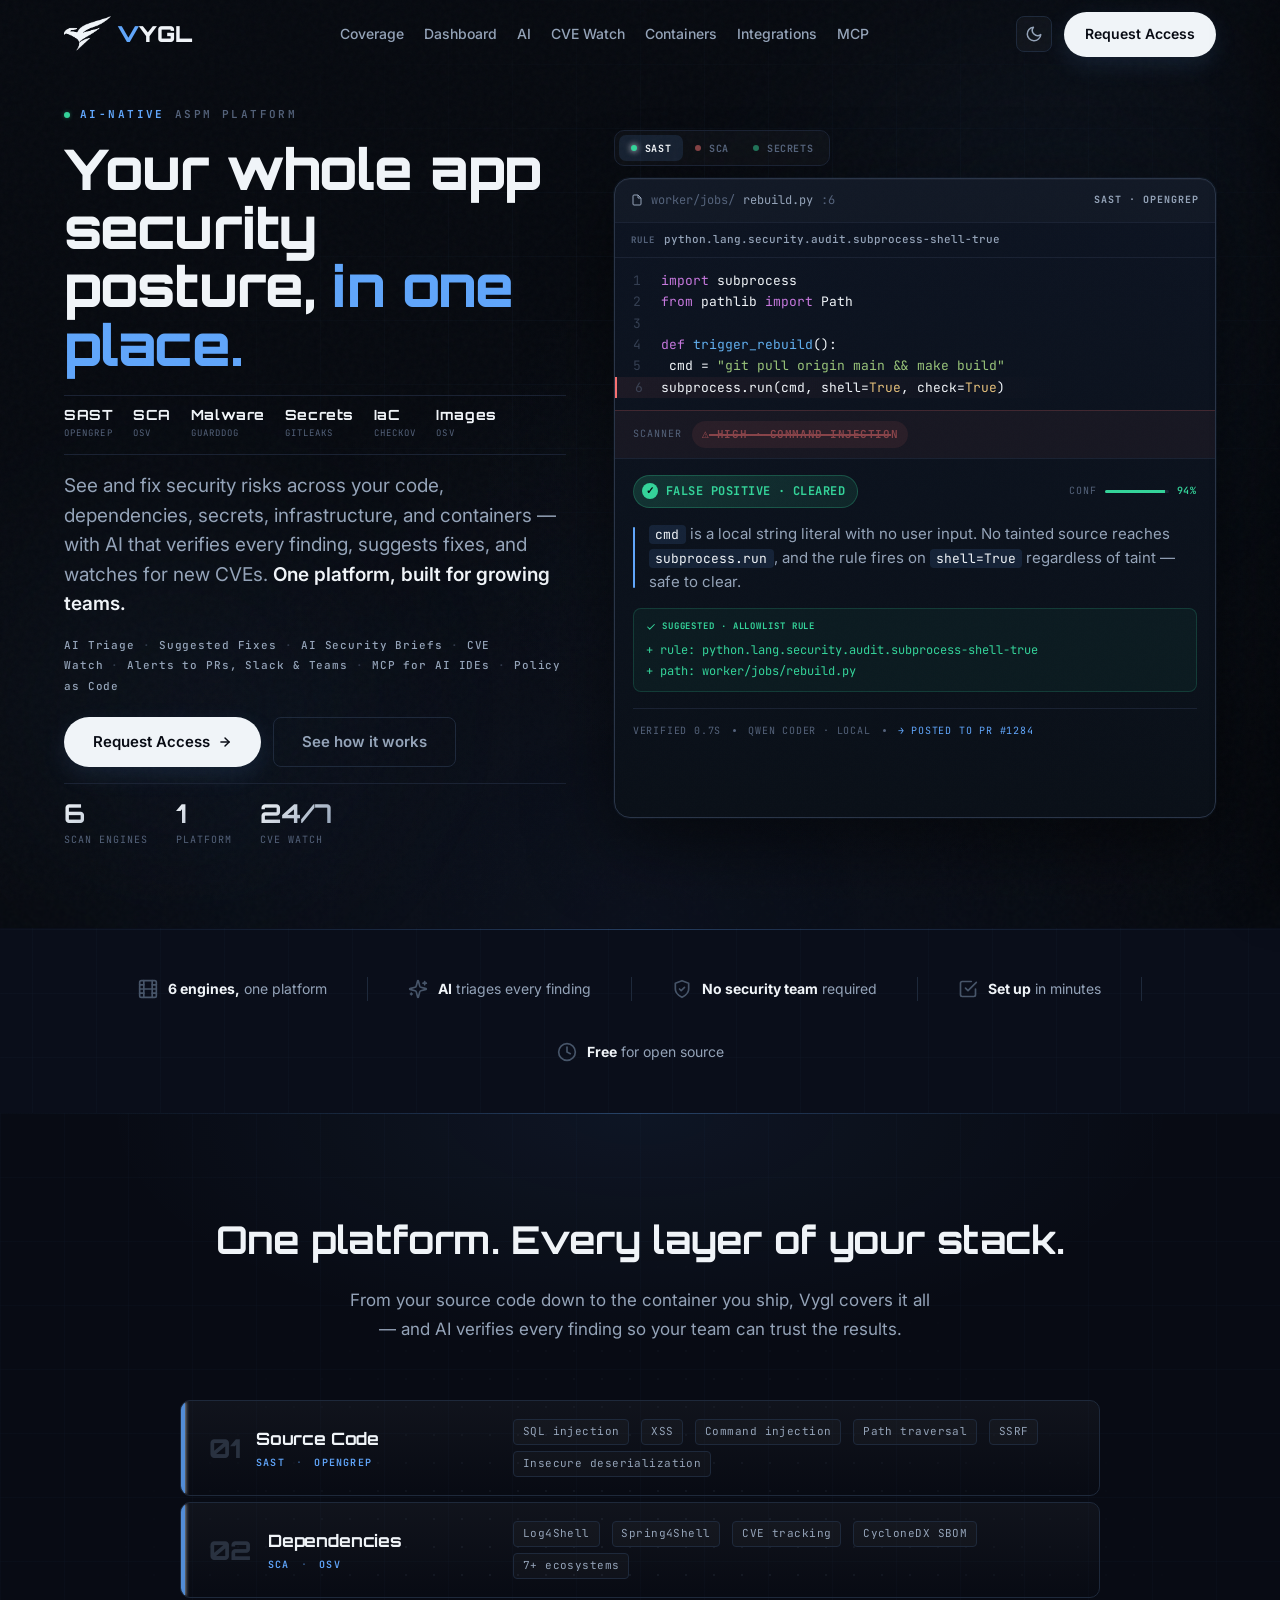
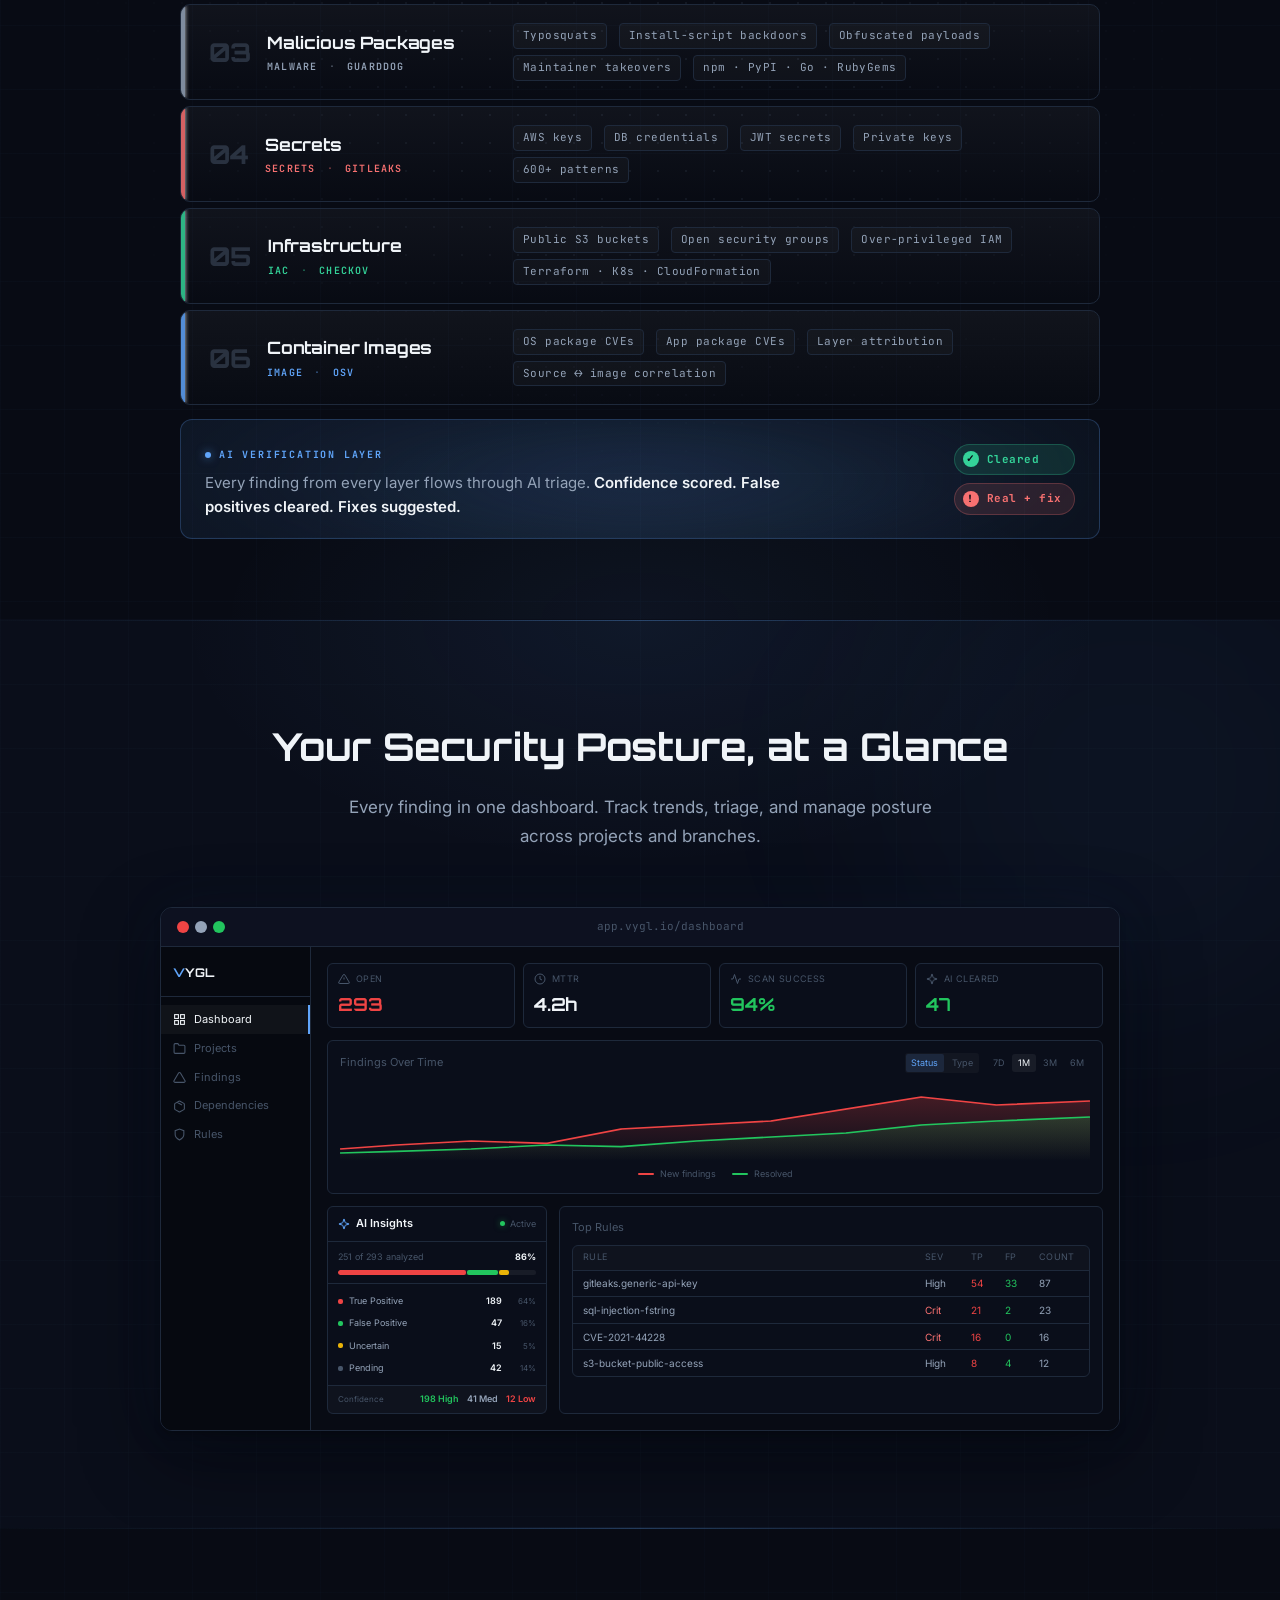
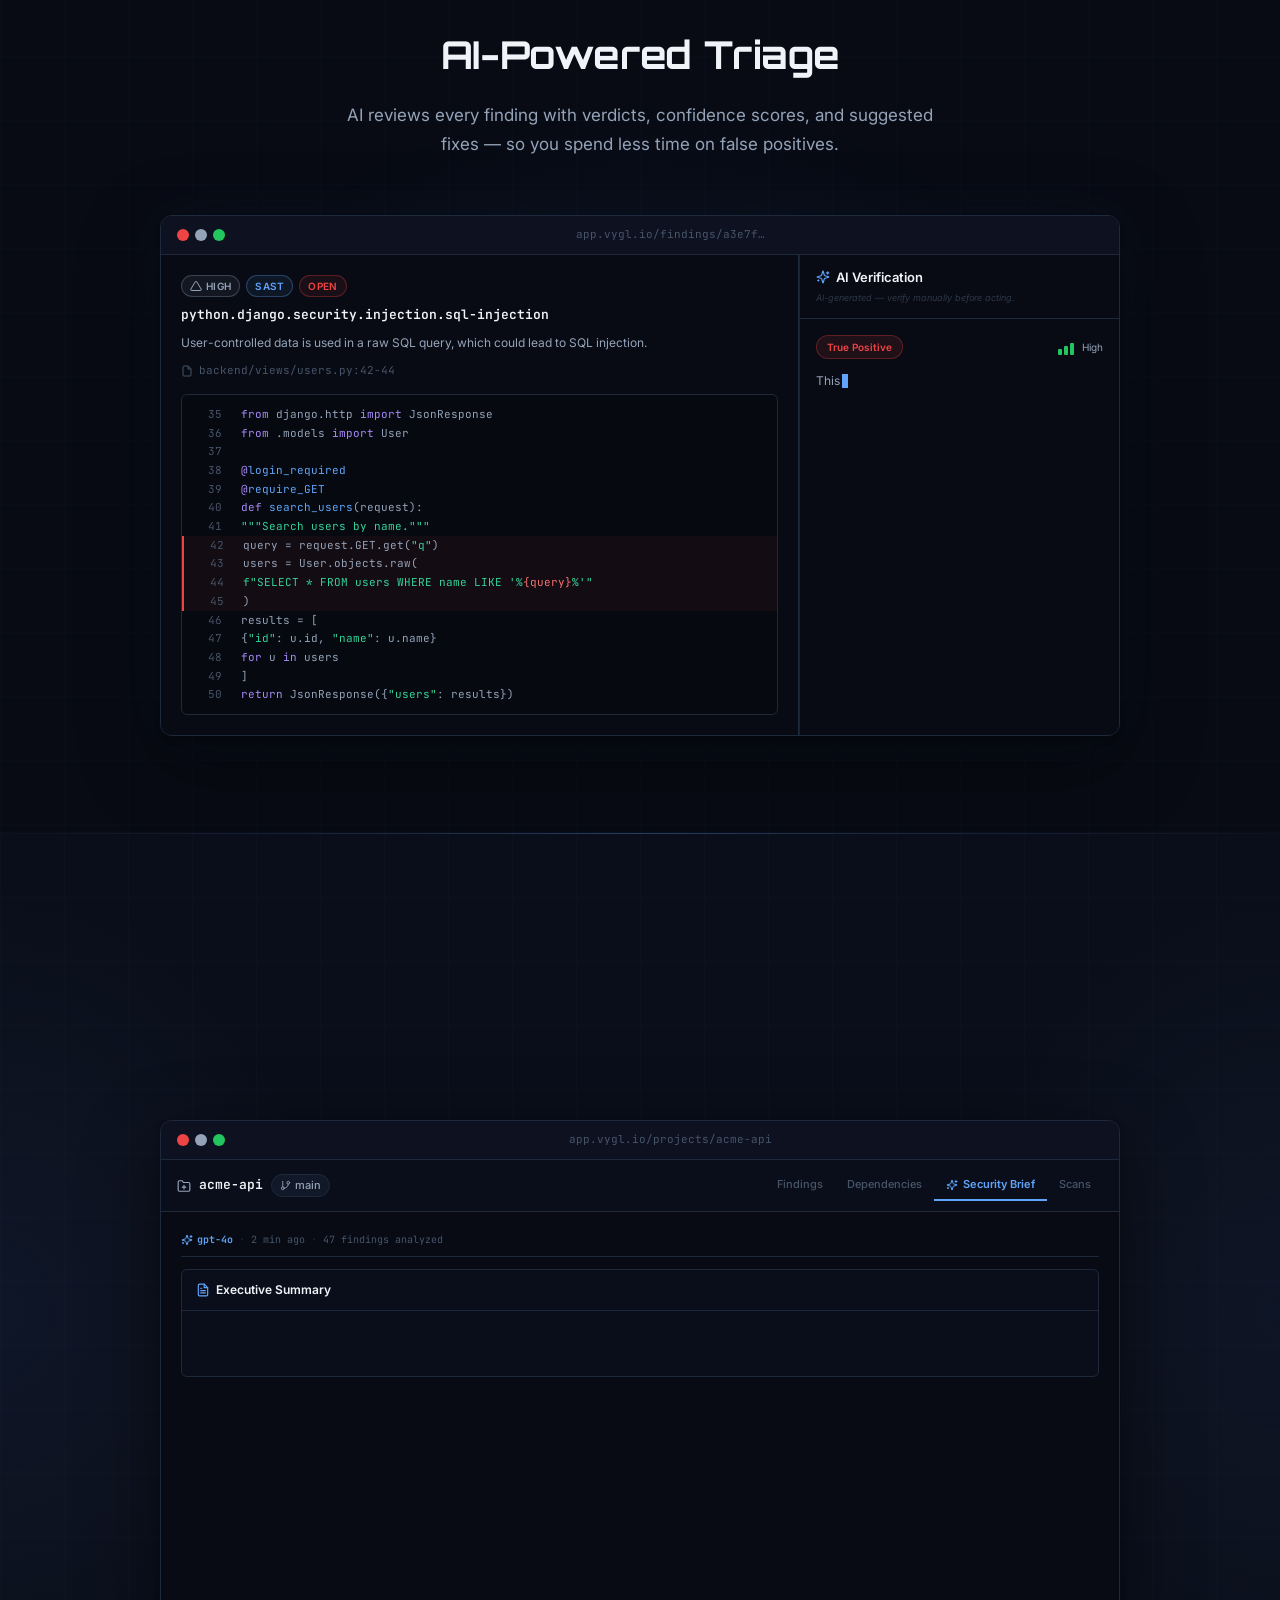
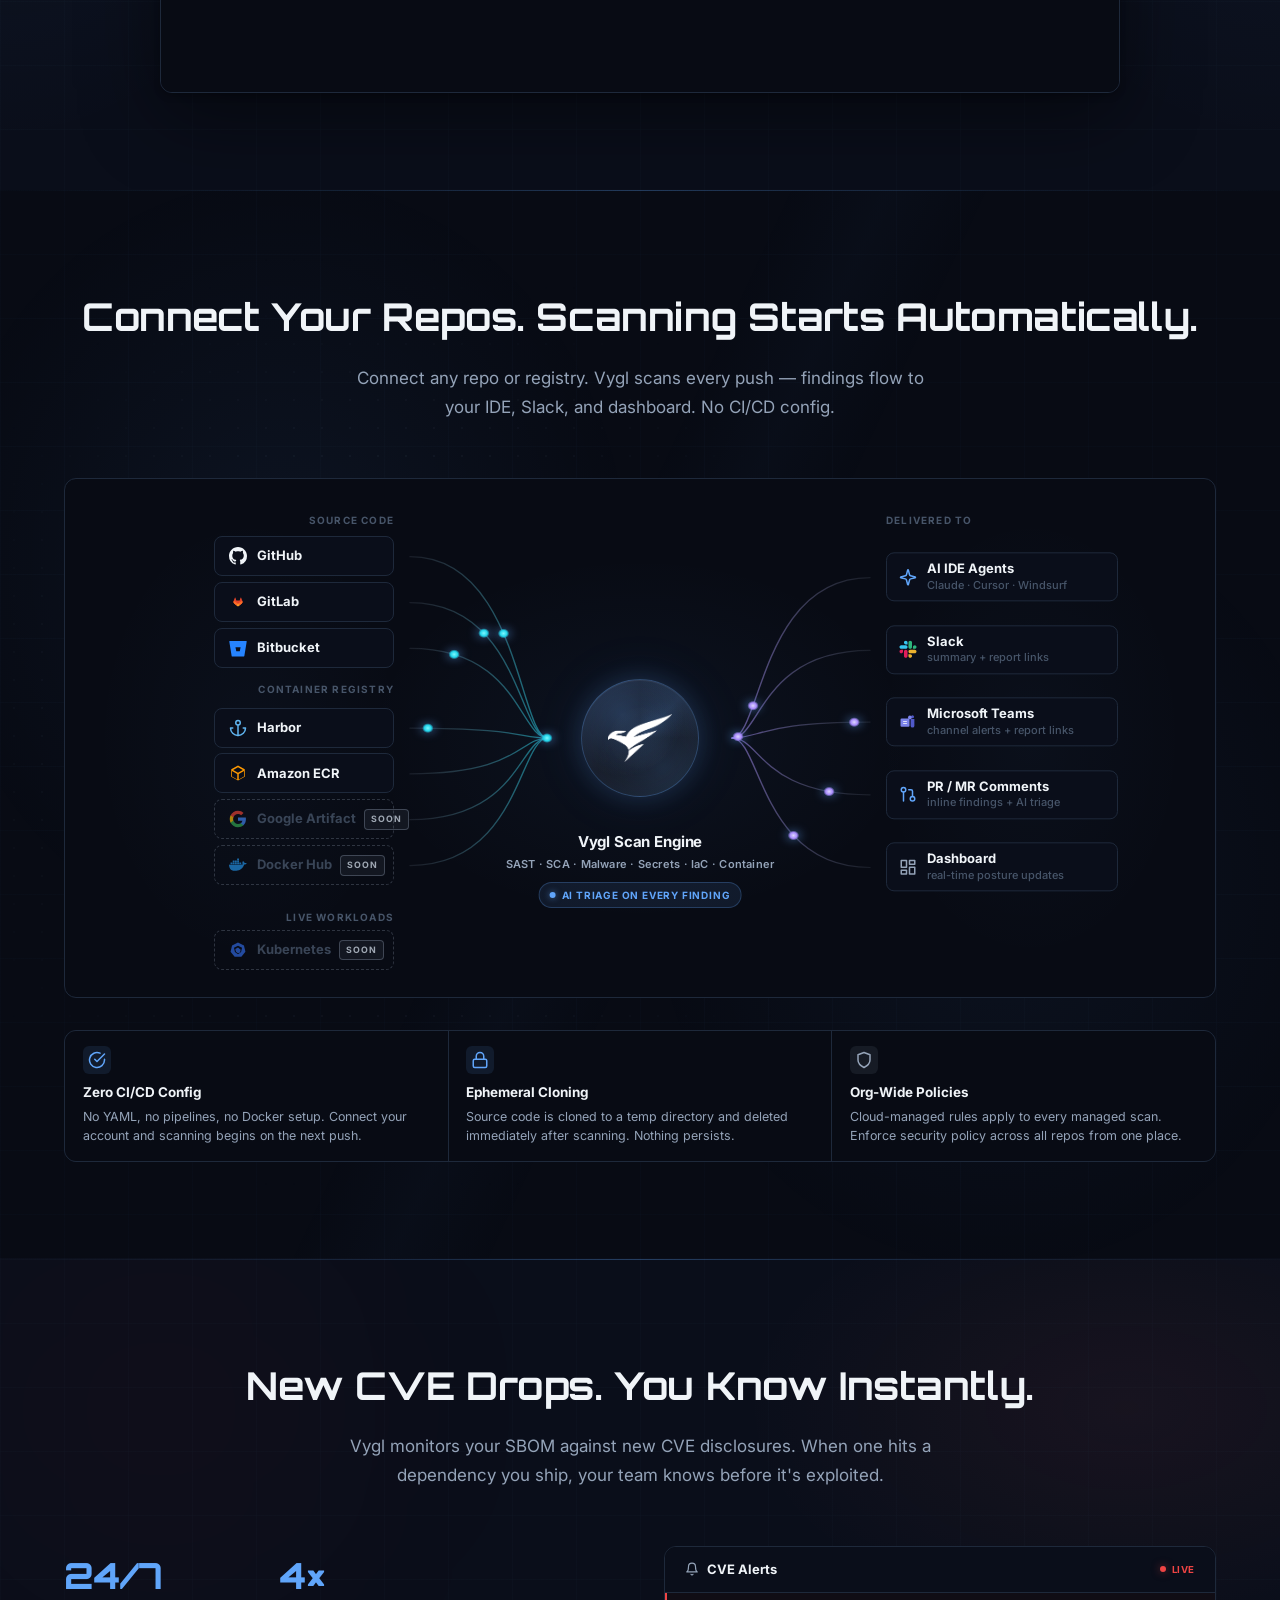
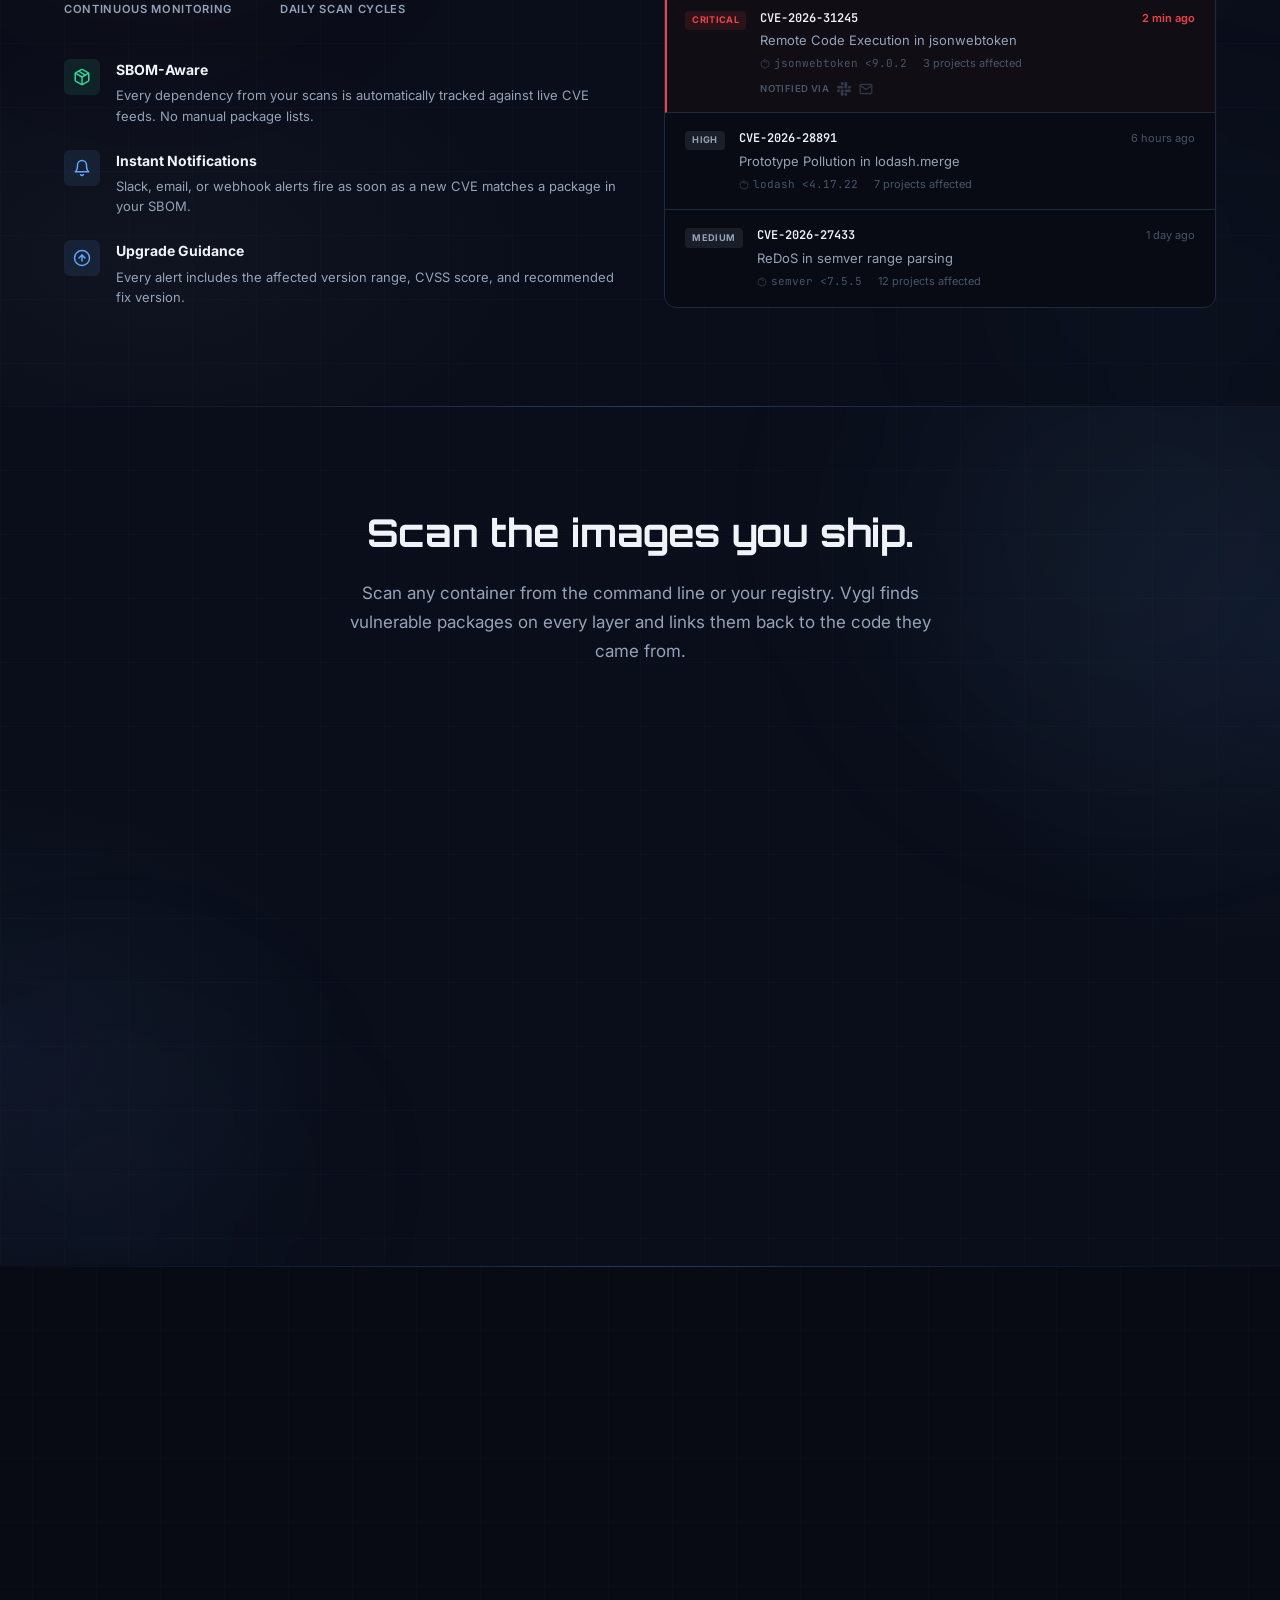
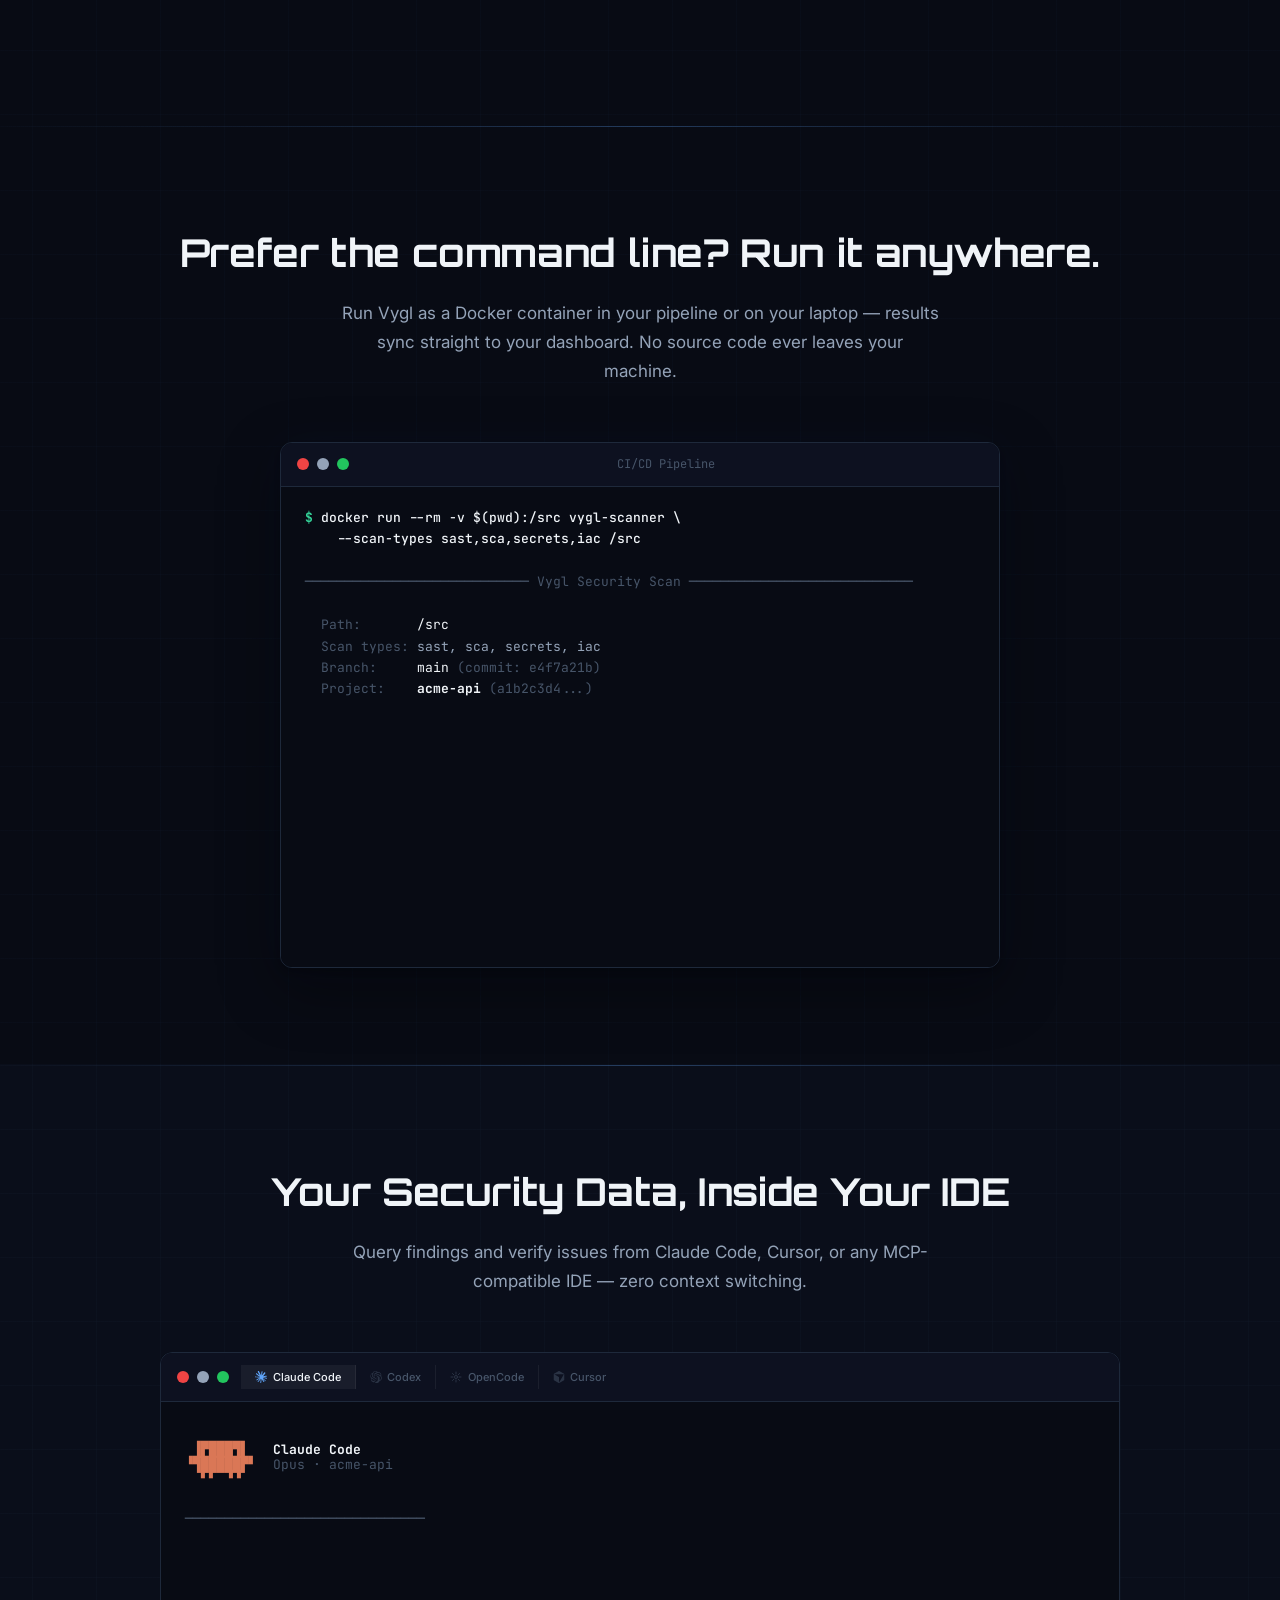
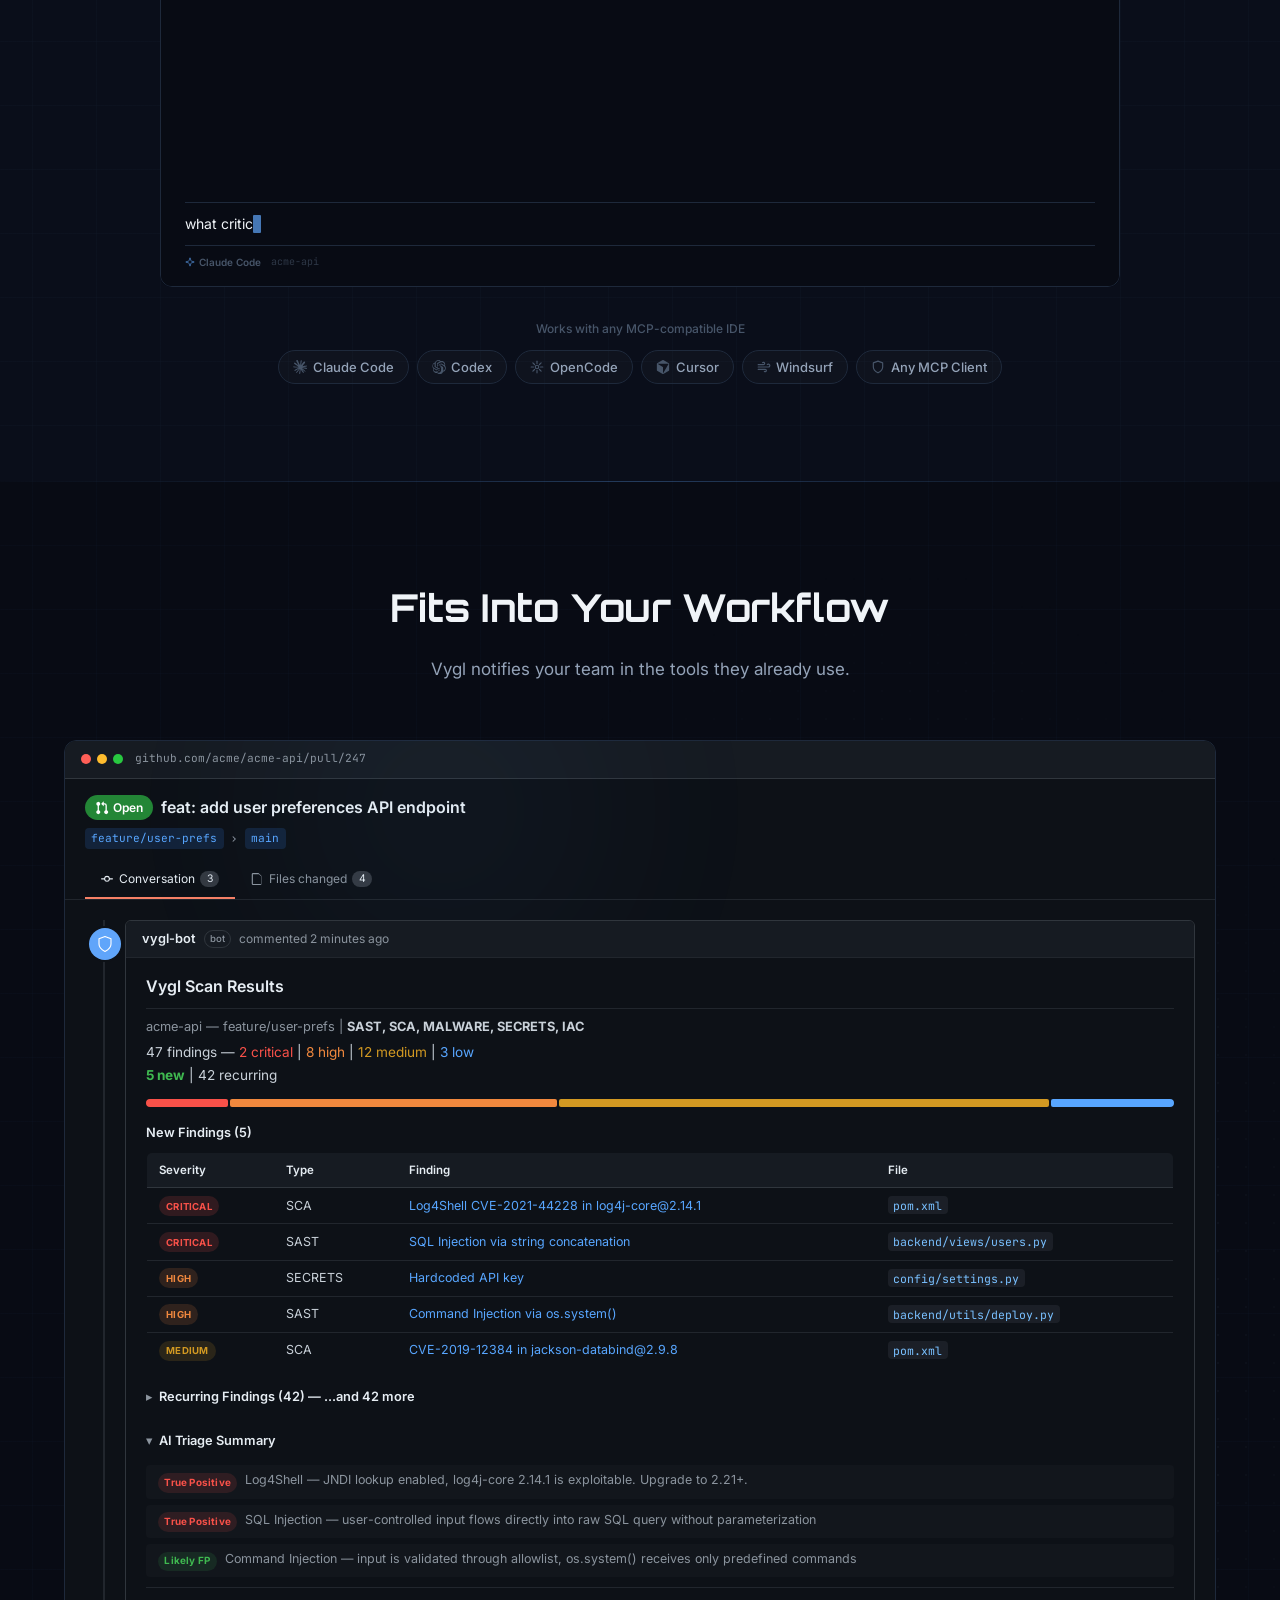
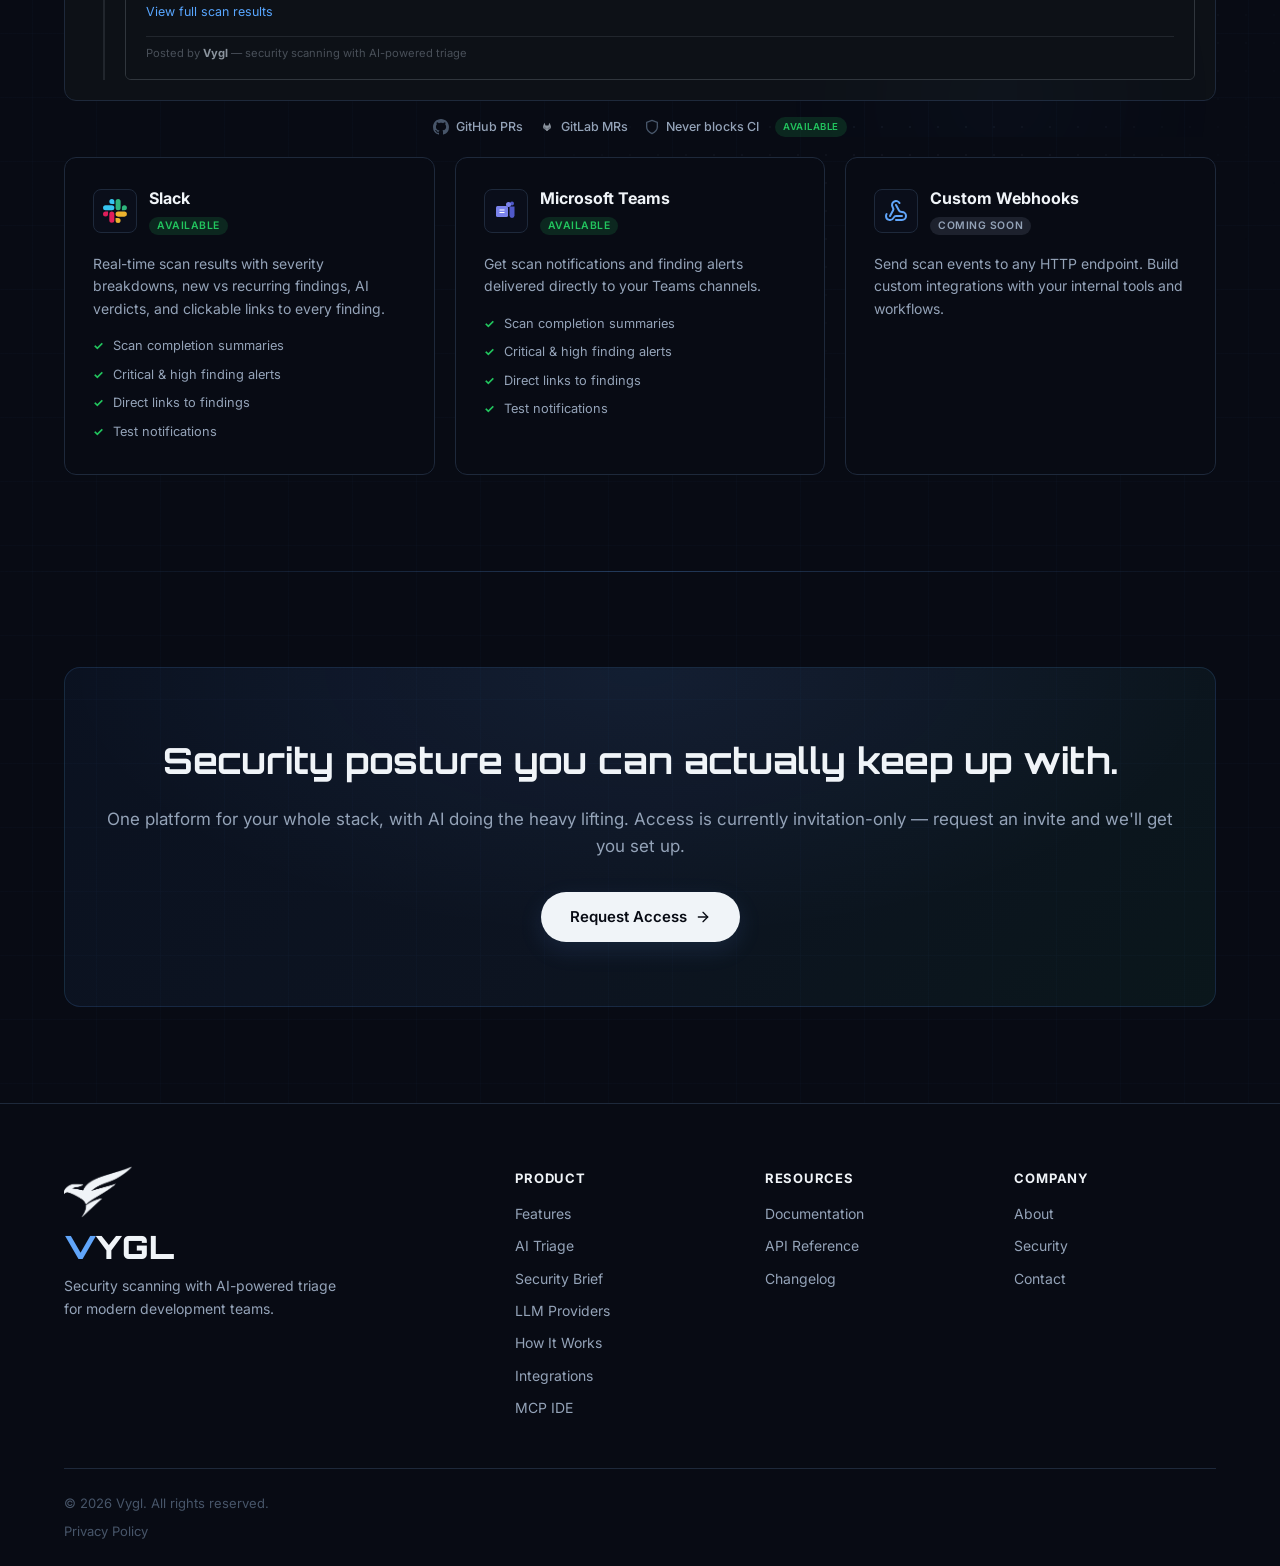
==== commit f74d9dbb: "Point footer Documentation link to docs.vygl.io Co-Authored-By: Claude Opus 4.8 (1M context) <norepl" ====
--- a/index.html
+++ b/index.html
@@ -2394,7 +2394,7 @@
         </div>
         <div class="footer-links">
           <h4>Resources</h4>
-          <a href="#">Documentation</a>
+          <a href="https://docs.vygl.io">Documentation</a>
           <a href="#">API Reference</a>
           <a href="#">Changelog</a>
         </div>
--- a/styles.css
+++ b/styles.css
@@ -156,9 +156,9 @@
 }
 
 .nav-inner {
-  max-width: 1400px;
+  max-width: 1200px;
   margin: 0 auto;
-  padding: 0 2rem;
+  padding: 0 1.5rem;
   height: clamp(4rem, 3.5rem + 1vw, 4.5rem);
   display: flex;
   align-items: center;
@@ -6447,7 +6447,7 @@
 
   position: relative;
   min-height: 100vh;
-  padding: 6rem 0 4rem;
+  padding: 5rem 0 2.5rem;
   overflow: hidden;
   background: var(--hv-bg);
   color: var(--hv-fg);
@@ -6530,17 +6530,17 @@
 /* layout */
 .hero-v2 .hv-inner {
   position: relative; z-index: 1;
-  max-width: 1400px;
+  max-width: 1200px;
   margin: 0 auto;
-  padding: 2rem 2rem 4rem;
+  padding: 1.5rem 1.5rem 2.5rem;
   display: grid;
   grid-template-columns: 1fr 1.2fr;
-  gap: 5rem;
+  gap: 4rem;
   /* Center both columns as a unit on tall viewports — keeps text and
      verdict card visually balanced together at the midpoint instead
      of pinning to top with empty space below. */
   align-items: center;
-  min-height: calc(100vh - 160px);
+  min-height: calc(100vh - 180px);
 }
 
 /* eyebrow */
@@ -6550,7 +6550,7 @@
   font-size: 0.6875rem; font-weight: 600;
   letter-spacing: 0.22em;
   color: var(--hv-fg-faint);
-  margin-bottom: 1.25rem;
+  margin-bottom: 1rem;
   opacity: 0; transform: translateY(10px);
   animation: hv-reveal 0.6s 0.1s forwards;
 }
@@ -6575,7 +6575,7 @@
   font-size: clamp(2.5rem, 5.5vw, 4.25rem);
   line-height: 1.05;
   letter-spacing: -0.015em;
-  margin: 0 0 1.75rem 0;
+  margin: 0 0 1.25rem 0;
   color: var(--hv-fg);
   opacity: 0; transform: translateY(12px);
   animation: hv-reveal 0.7s 0.2s forwards;
@@ -6591,8 +6591,8 @@
   display: flex;
   gap: 1.75rem;
   flex-wrap: wrap;
-  margin: 0 0 1.5rem 0;
-  padding: 1rem 0 1.125rem;
+  margin: 0 0 1rem 0;
+  padding: 0.75rem 0 0.875rem;
   border-top: 1px solid var(--hv-border);
   border-bottom: 1px solid var(--hv-border);
   opacity: 0; transform: translateY(10px);
@@ -6626,7 +6626,7 @@
   line-height: 1.55;
   color: var(--hv-fg-muted);
   max-width: 32rem;
-  margin: 0 0 1.25rem 0;
+  margin: 0 0 1rem 0;
   opacity: 0; transform: translateY(12px);
   animation: hv-reveal 0.7s 0.35s forwards;
 }
@@ -6642,7 +6642,7 @@
   color: var(--hv-fg-faint);
   max-width: 34rem;
   line-height: 1.9;
-  margin-bottom: 2.25rem;
+  margin-bottom: 1.25rem;
   opacity: 0; transform: translateY(12px);
   animation: hv-reveal 0.7s 0.45s forwards;
 }
@@ -6682,15 +6682,15 @@
 /* stats */
 .hero-v2 .hv-stats {
   display: flex; gap: 2.5rem;
-  margin-top: 3rem;
-  padding-top: 2rem;
+  margin-top: 1rem;
+  padding-top: 1rem;
   border-top: 1px solid var(--hv-border);
   opacity: 0; transform: translateY(12px);
   animation: hv-reveal 0.7s 0.7s forwards;
 }
 .hero-v2 .hv-stat-num {
   font-family: var(--font-display);
-  font-weight: 700; font-size: 1.875rem; line-height: 1;
+  font-weight: 700; font-size: 1.625rem; line-height: 1;
   background: linear-gradient(135deg, var(--hv-fg), var(--hv-fg-muted));
   -webkit-background-clip: text; -webkit-text-fill-color: transparent;
   background-clip: text;
@@ -6700,7 +6700,7 @@
   font-size: 0.625rem; letter-spacing: 0.1em;
   text-transform: uppercase;
   color: var(--hv-fg-faint);
-  margin-top: 0.625rem;
+  margin-top: 0.375rem;
 }
 
 /* ────── RIGHT: verdict stack ────── */
@@ -6893,6 +6893,7 @@
   font-family: var(--font-mono); font-size: 0.6875rem;
   color: var(--hv-fg-muted);
   overflow: hidden;
+  max-height: 3rem;
 }
 .hero-v2 .hv-spinner {
   width: 12px; height: 12px;
@@ -6900,9 +6901,17 @@
   border-top-color: transparent;
   border-radius: 50%;
 }
-.hero-v2 .hv-panel.active .hv-spinner { animation: hv-spin 0.85s linear infinite, hv-spinStop 0.1s 1.25s forwards; }
+/* Spinner stays lively during the analysis window. It never looks "stuck"
+   because the whole "AI reviewing" bar retracts once the review completes
+   (see hv-sweepDone), taking the spinner with it. */
+.hero-v2 .hv-panel.active .hv-spinner { animation: hv-spin 0.7s linear infinite; }
 @keyframes hv-spin { to { transform: rotate(360deg); } }
-@keyframes hv-spinStop { to { opacity: 0.25; } }
+
+/* Review done → collapse the analyzing bar so only the verdict remains. */
+.hero-v2 .hv-panel.active .hv-sweep { animation: hv-sweepDone 0.4s 1.25s forwards; }
+@keyframes hv-sweepDone {
+  to { max-height: 0; padding-top: 0; padding-bottom: 0; opacity: 0; border-bottom-width: 0; }
+}
 .hero-v2 .hv-sweep::after {
   content: ''; position: absolute;
   left: -100%; top: 0; bottom: 0; width: 80%;
@@ -7040,7 +7049,7 @@
 @media (max-width: 1280px) and (min-width: 1201px) {
   .hero-v2 .hv-inner {
     gap: 3rem;
-    padding: 1.5rem 1.75rem 3rem;
+    padding: 1.25rem 1.5rem 2.5rem;
     min-height: auto;
   }
   .hero-v2 .hv-title { font-size: clamp(2.25rem, 4.6vw, 3.5rem); }
@@ -7053,7 +7062,7 @@
   .hero-v2 .hv-inner {
     grid-template-columns: 1fr;
     gap: 3rem;
-    padding: 1.25rem 1.5rem 3rem;
+    padding: 1.25rem 1.5rem 2.5rem;
     min-height: auto;
   }
   .hero-v2 .hv-left,
@@ -7064,7 +7073,7 @@
 }
 @media (max-width: 640px) {
   .hero-v2 { padding: 3rem 0 2.5rem; }
-  .hero-v2 .hv-inner { padding: 0.75rem 1.25rem 2rem; gap: 2.5rem; }
+  .hero-v2 .hv-inner { padding: 0.75rem 1.5rem 2rem; gap: 2.5rem; }
 }
 @media (max-width: 640px) {
   .hero-v2 .hv-stats { gap: 1.25rem; }
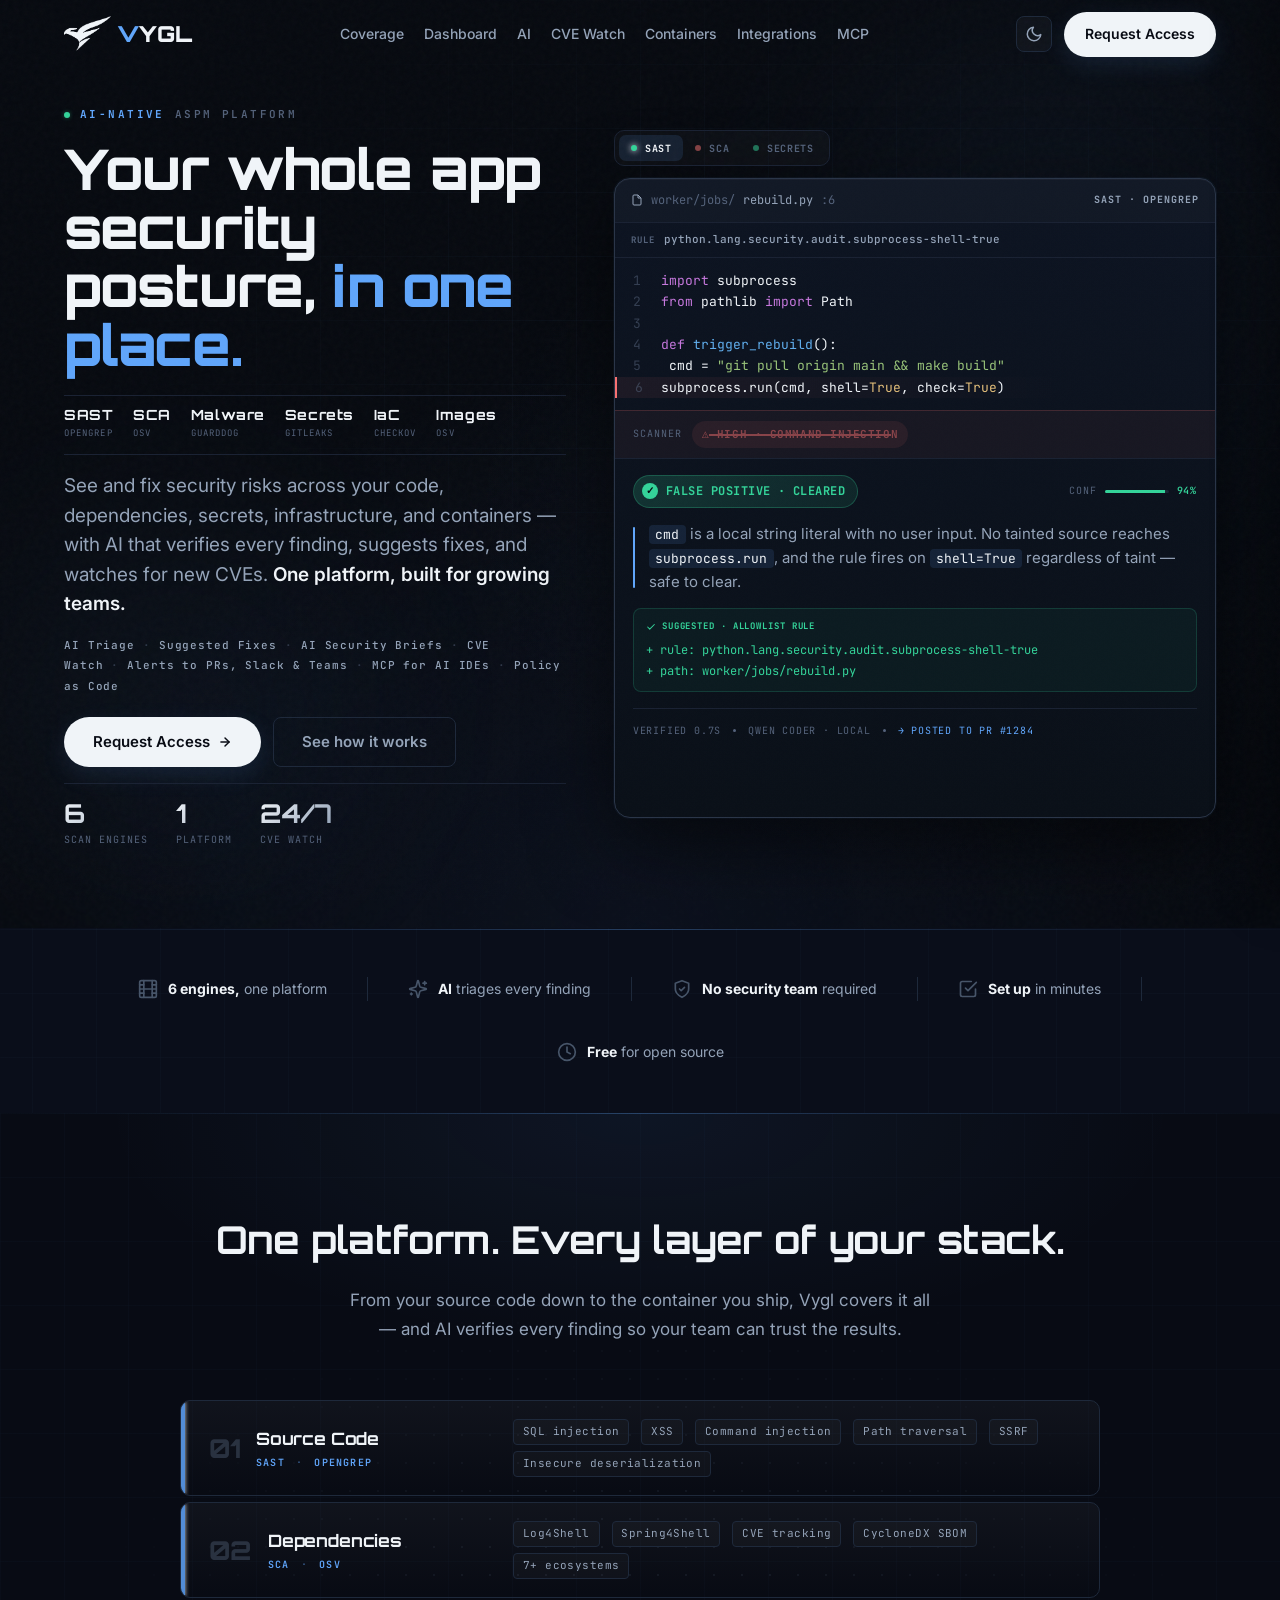
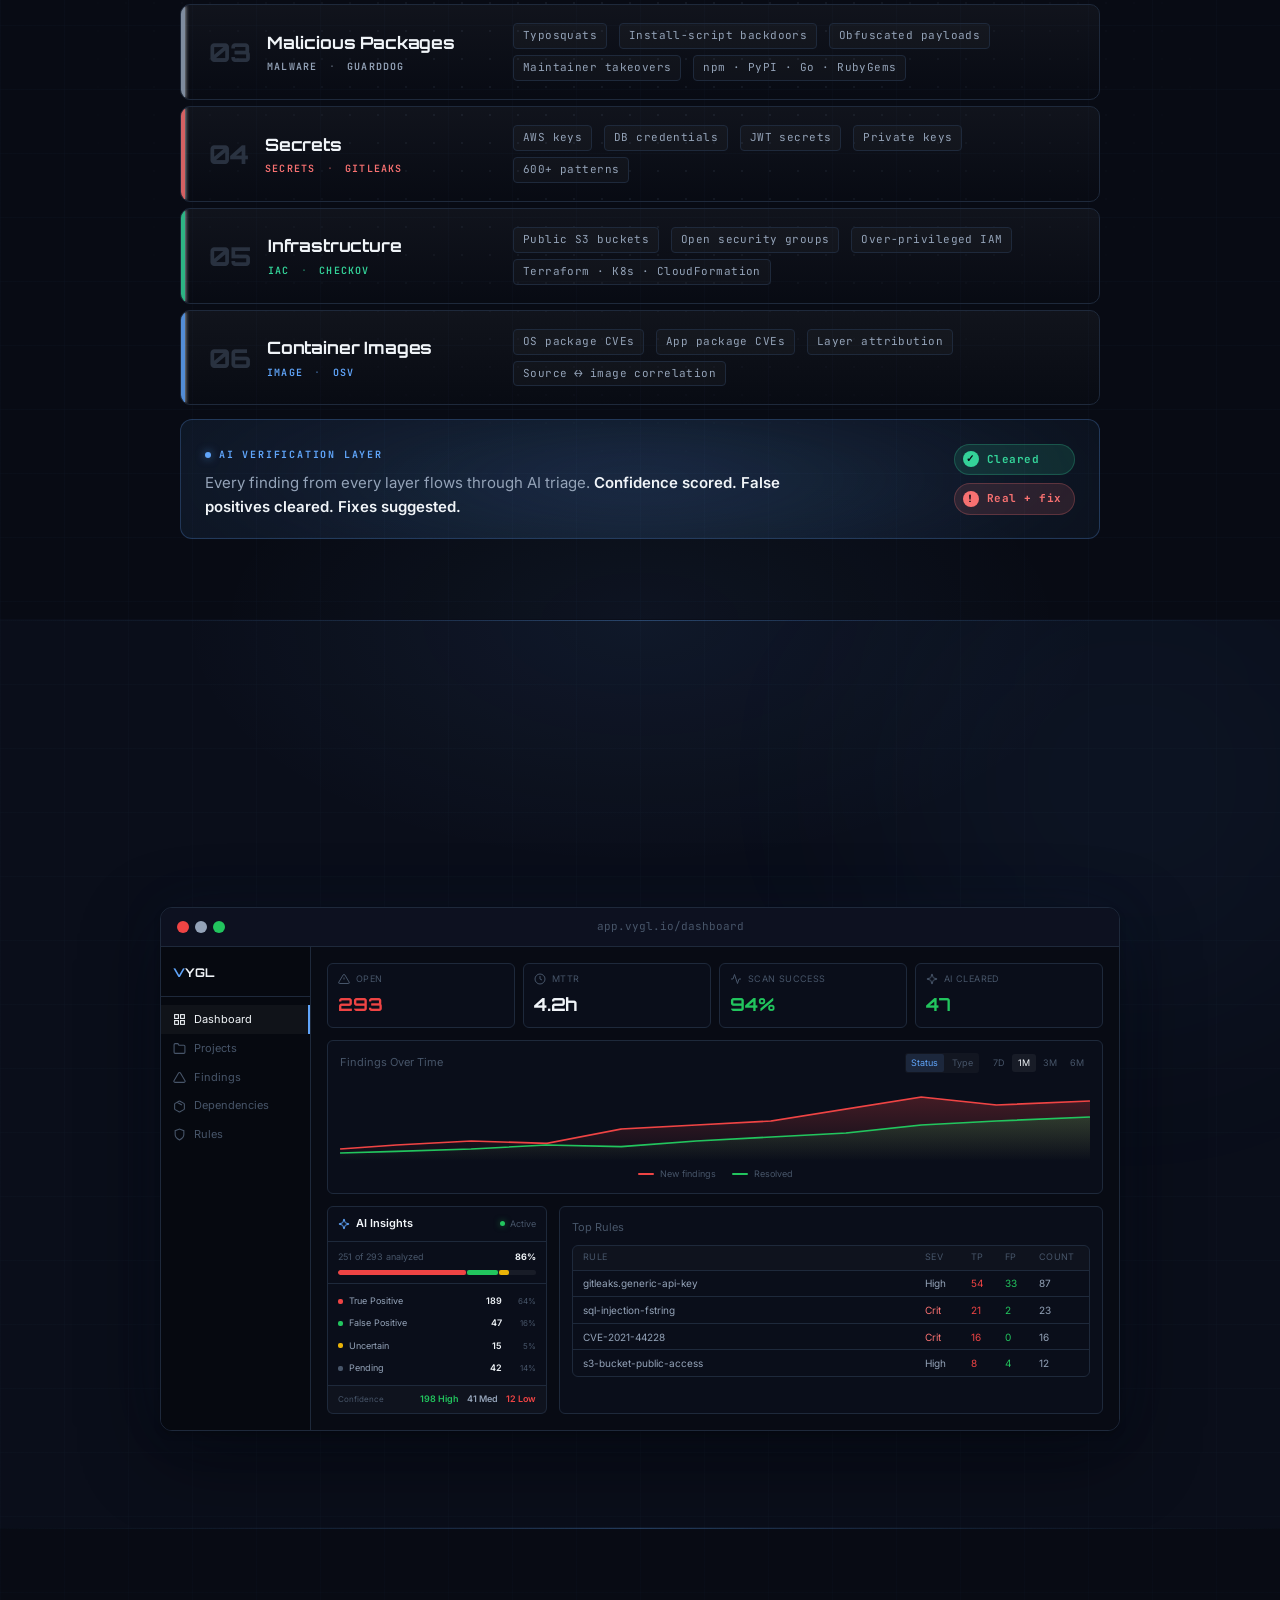
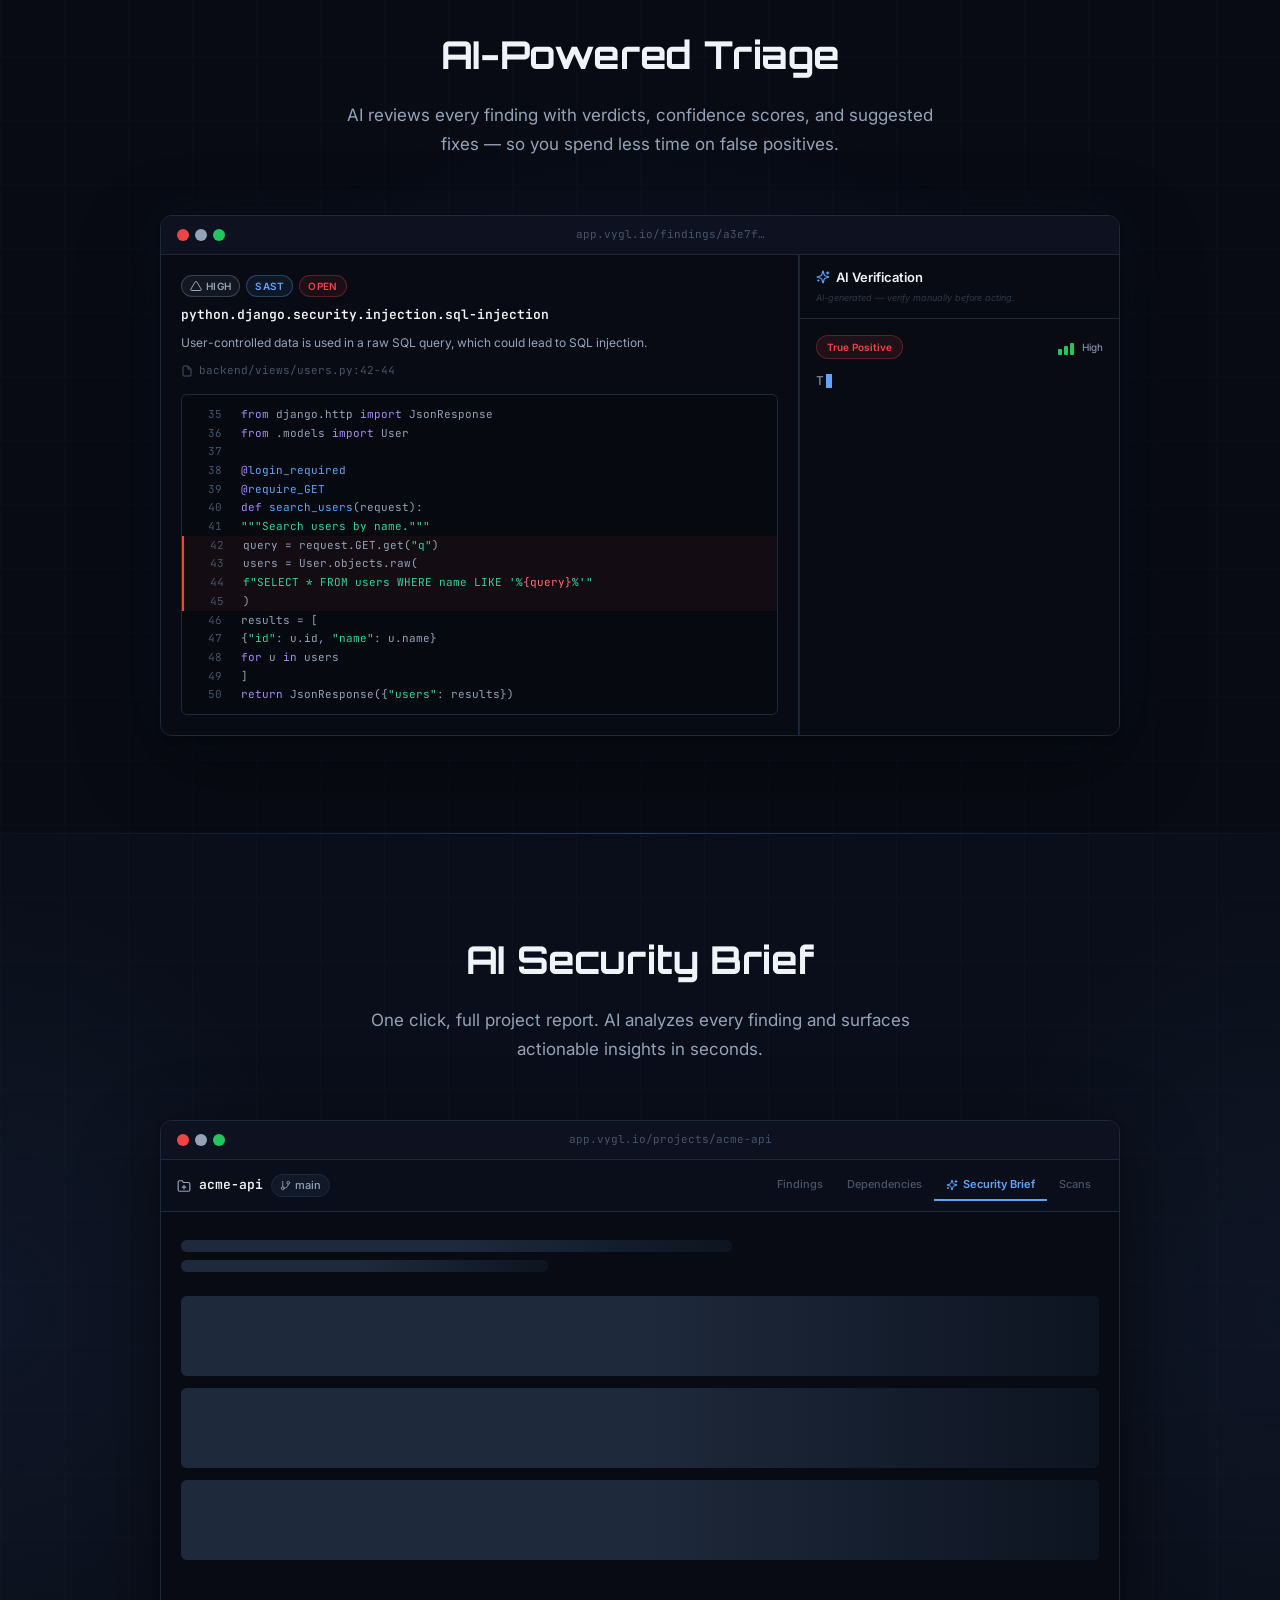
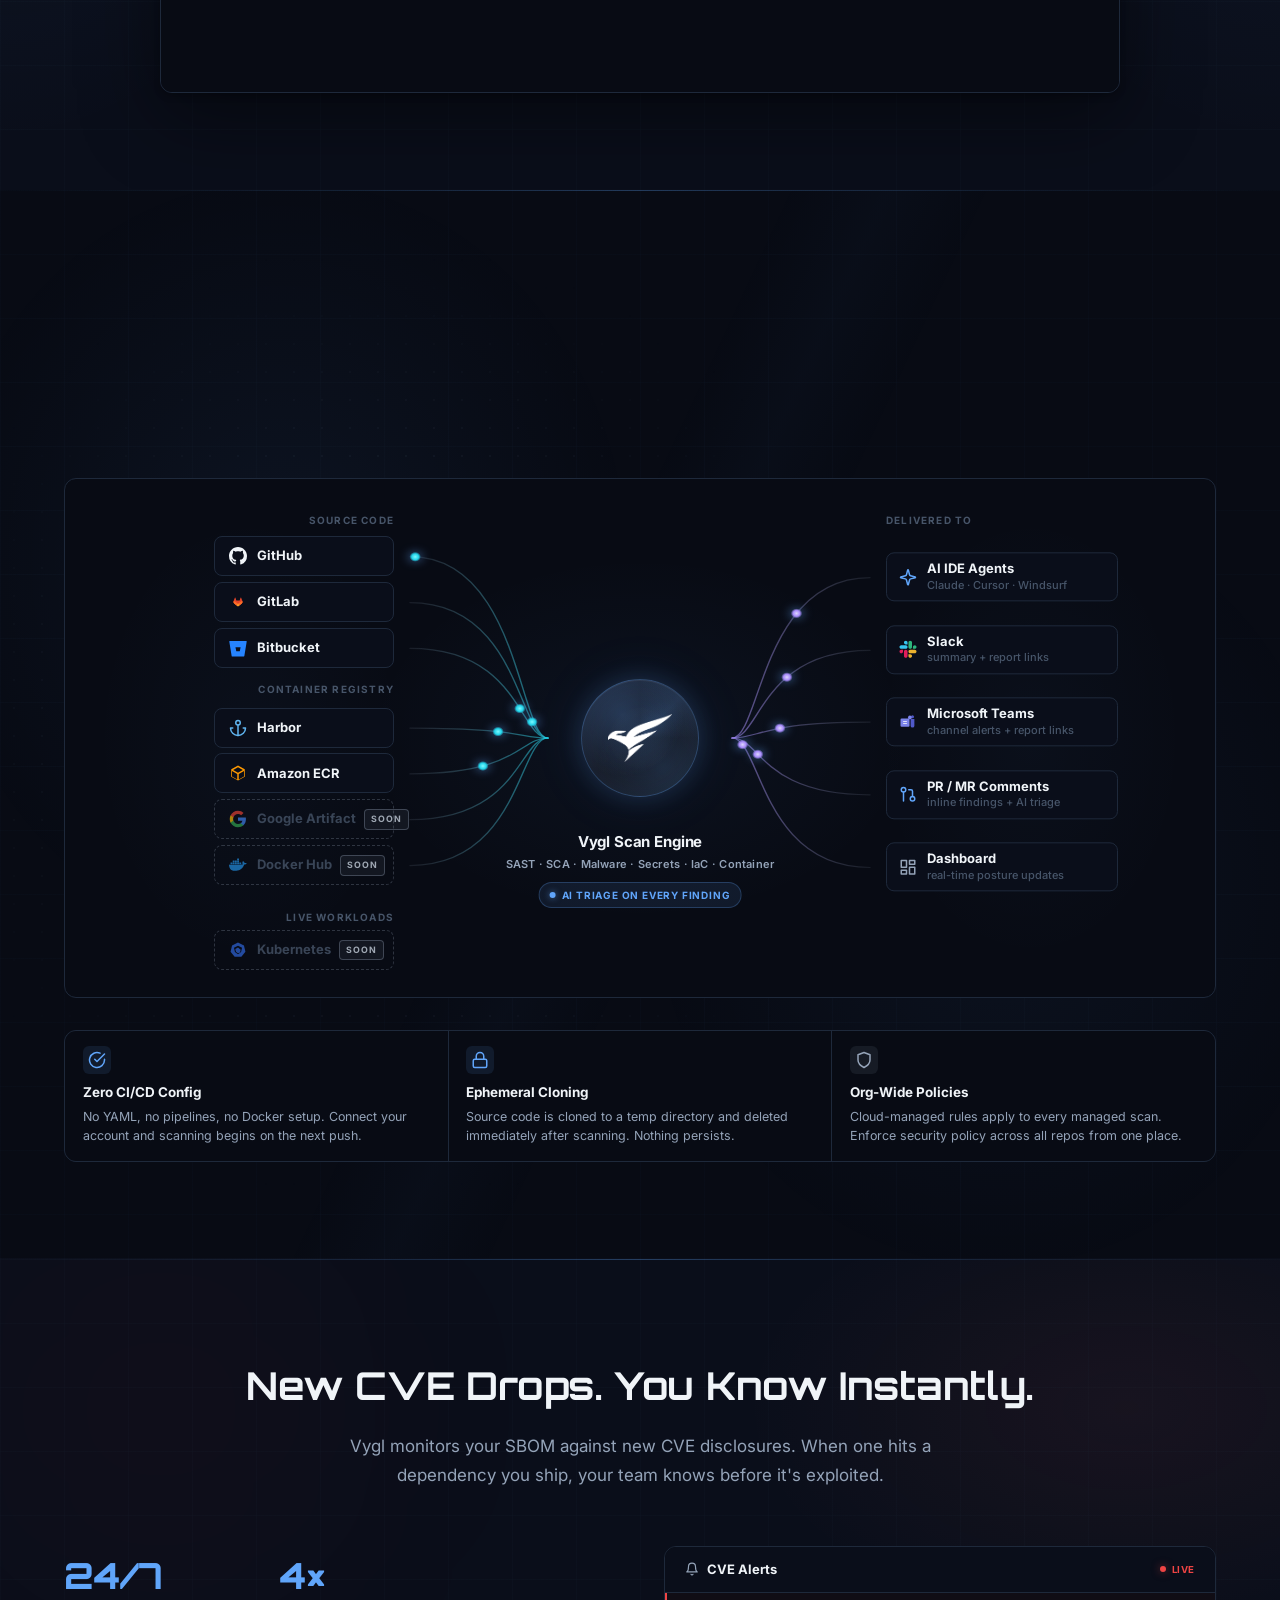
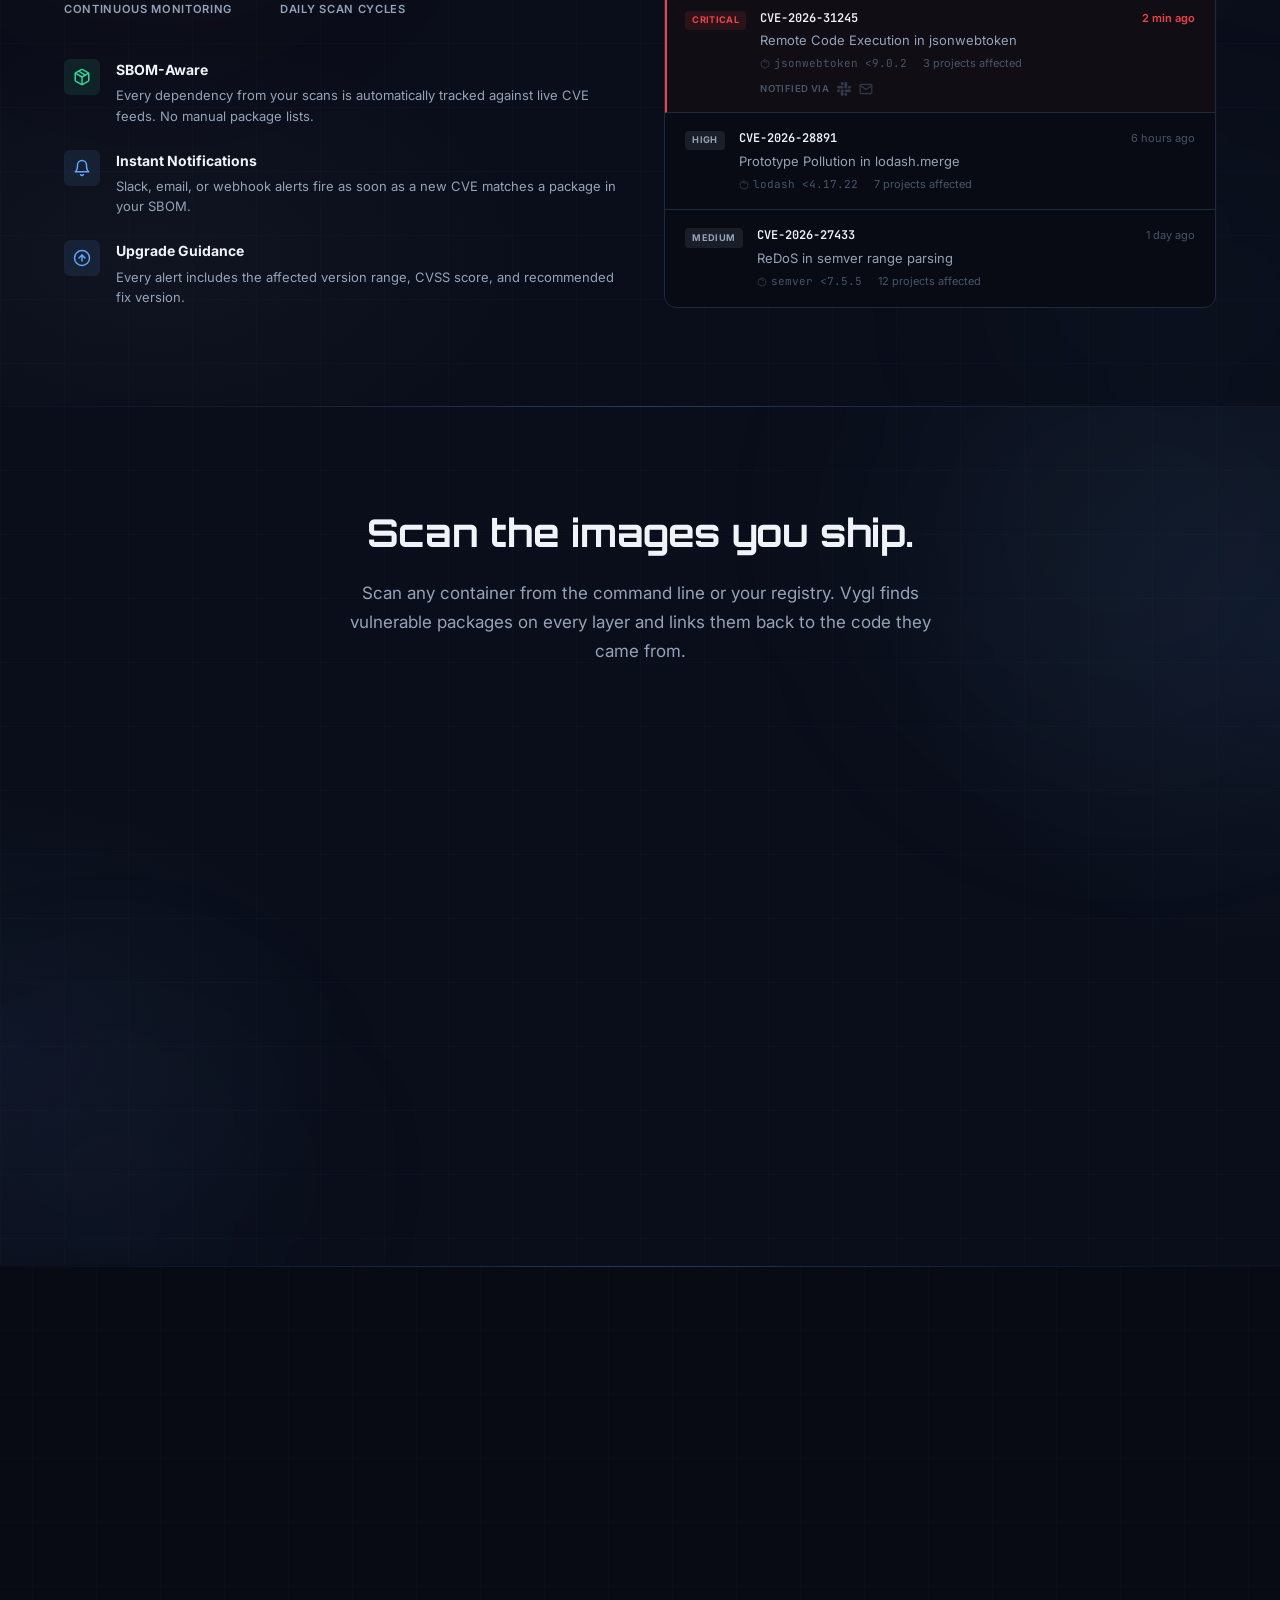
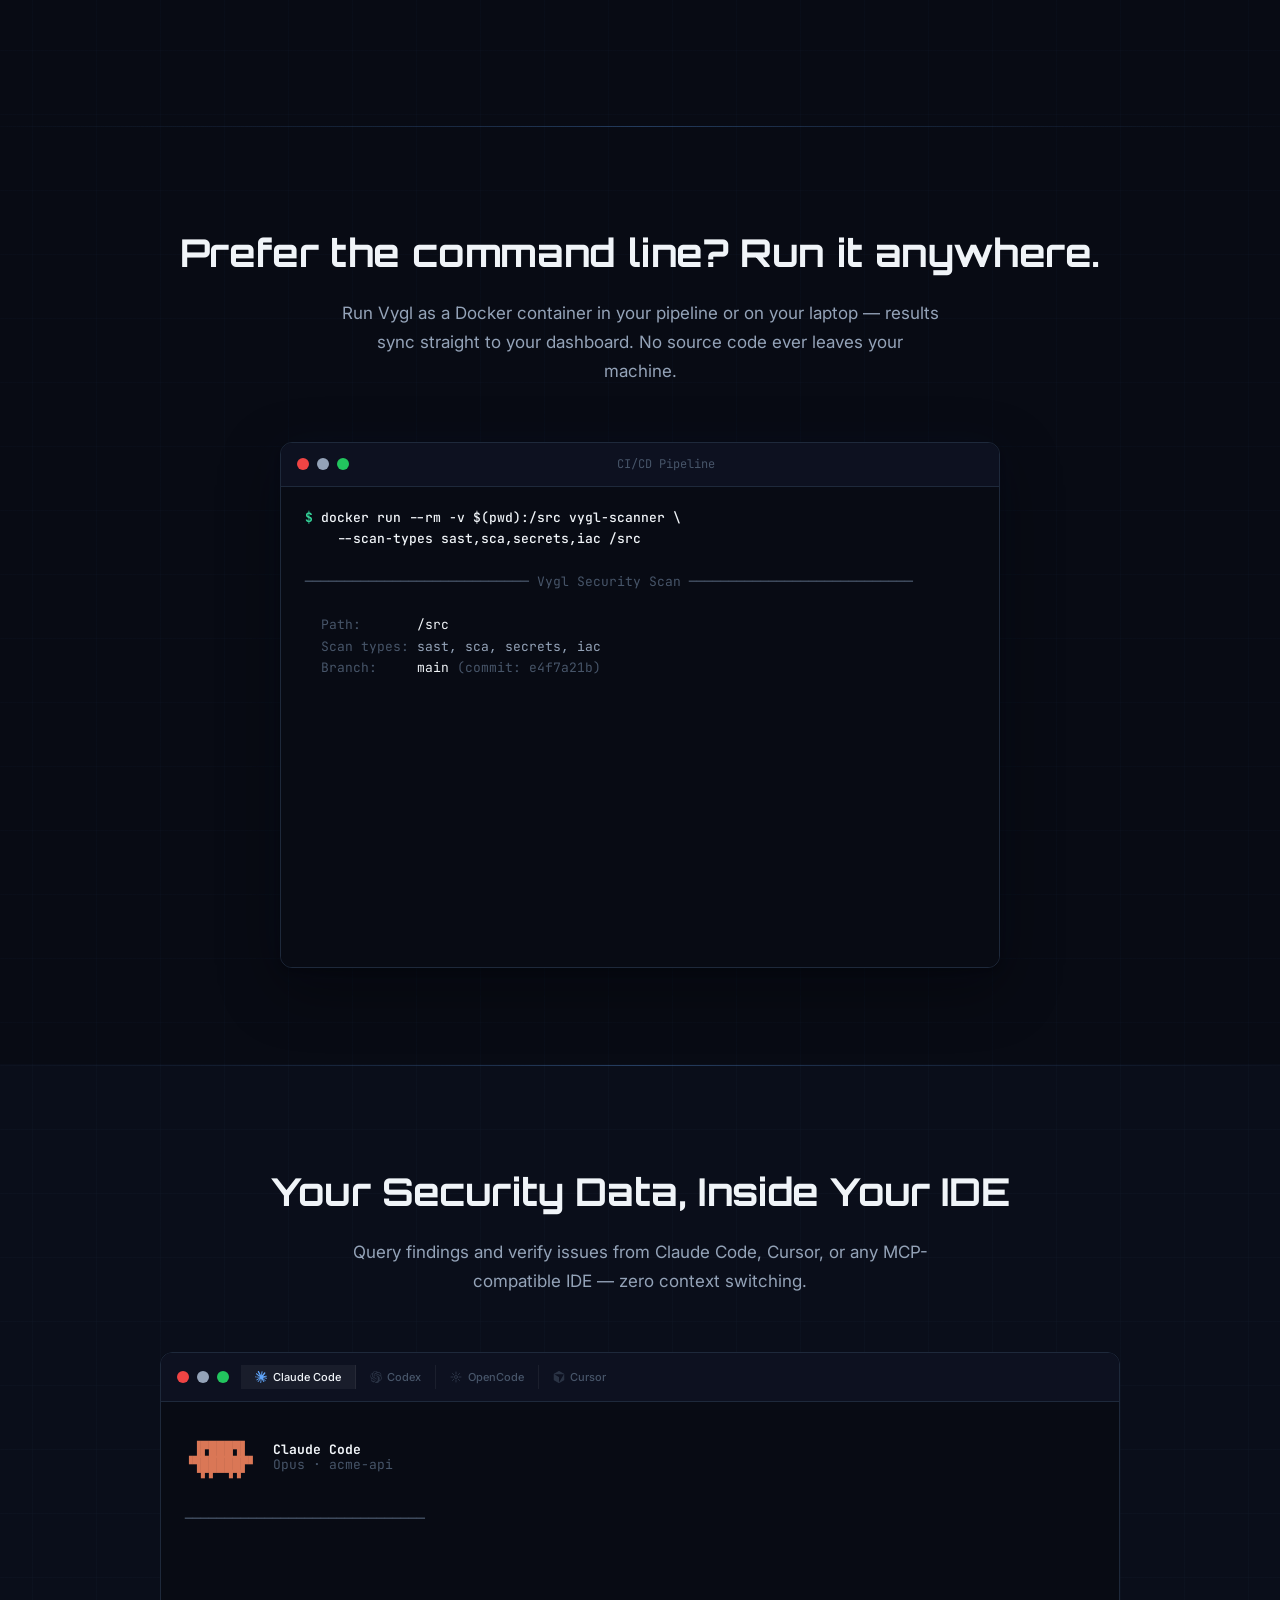
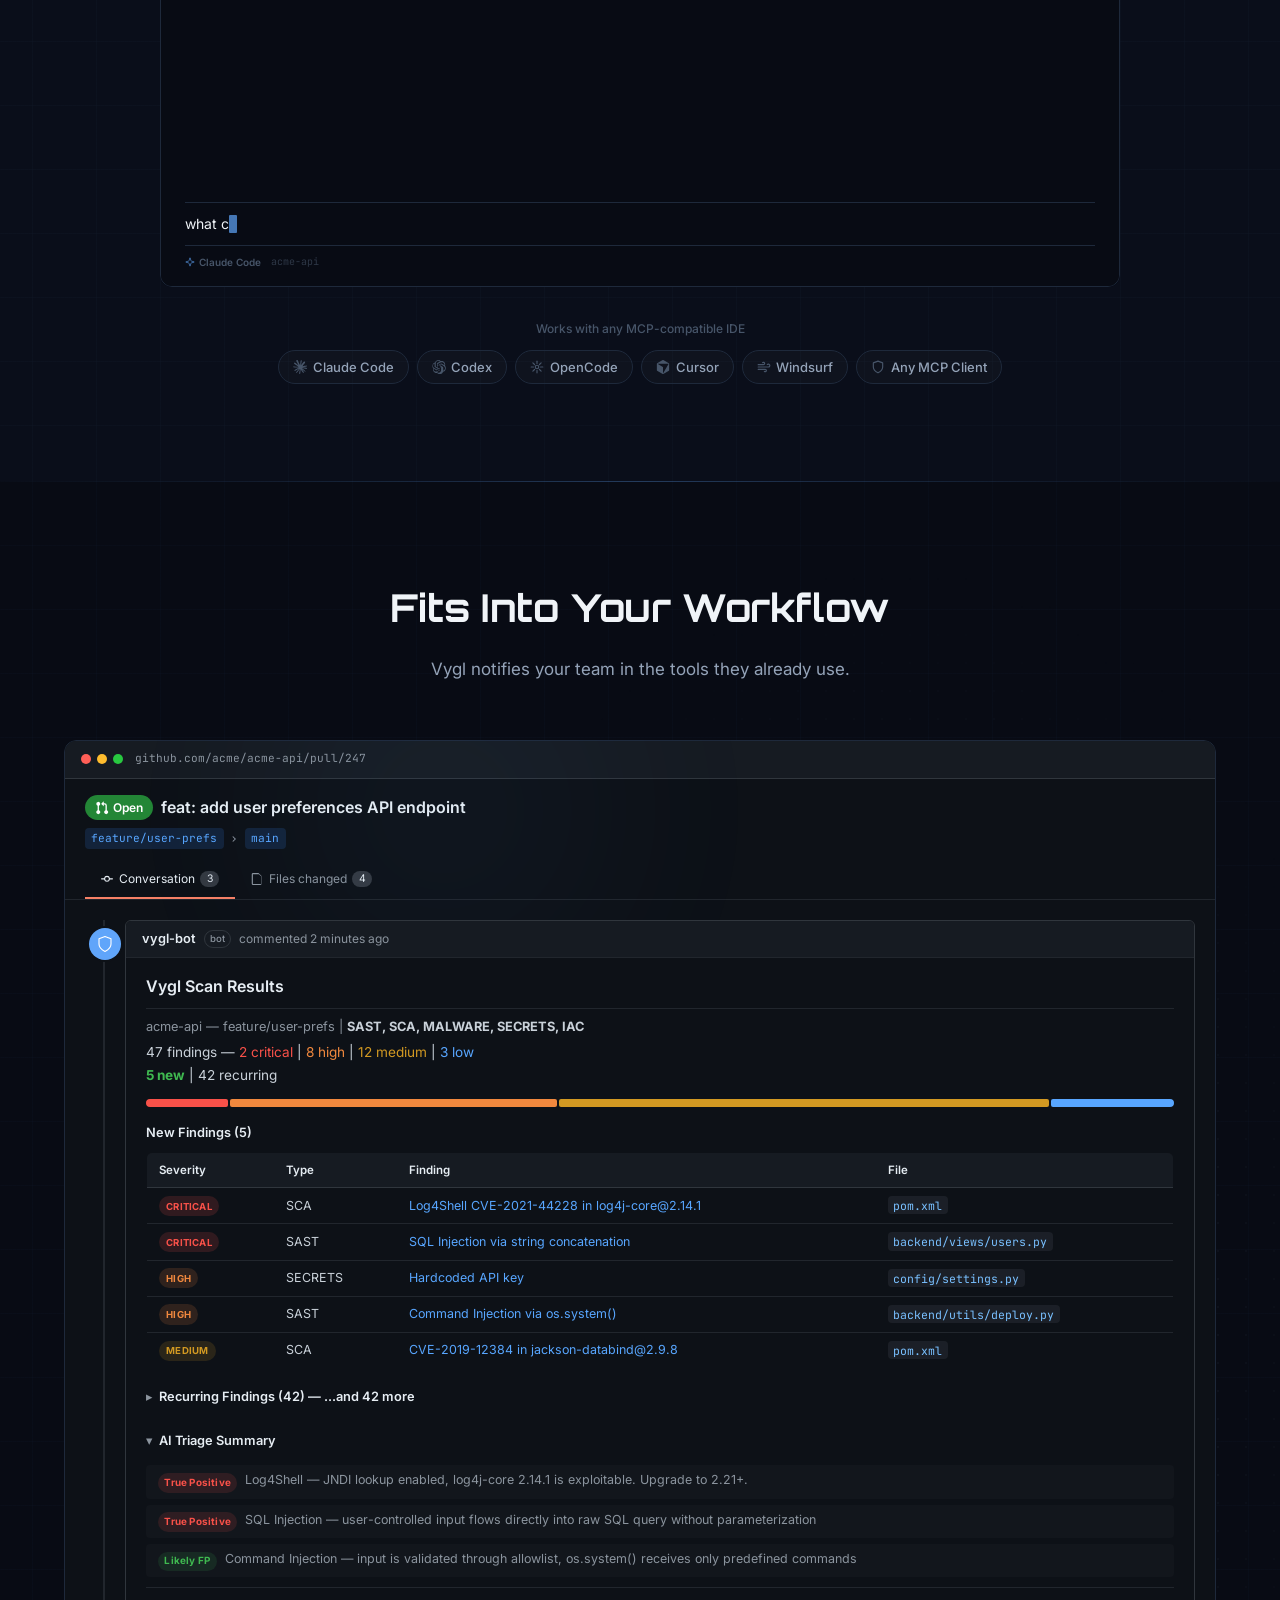
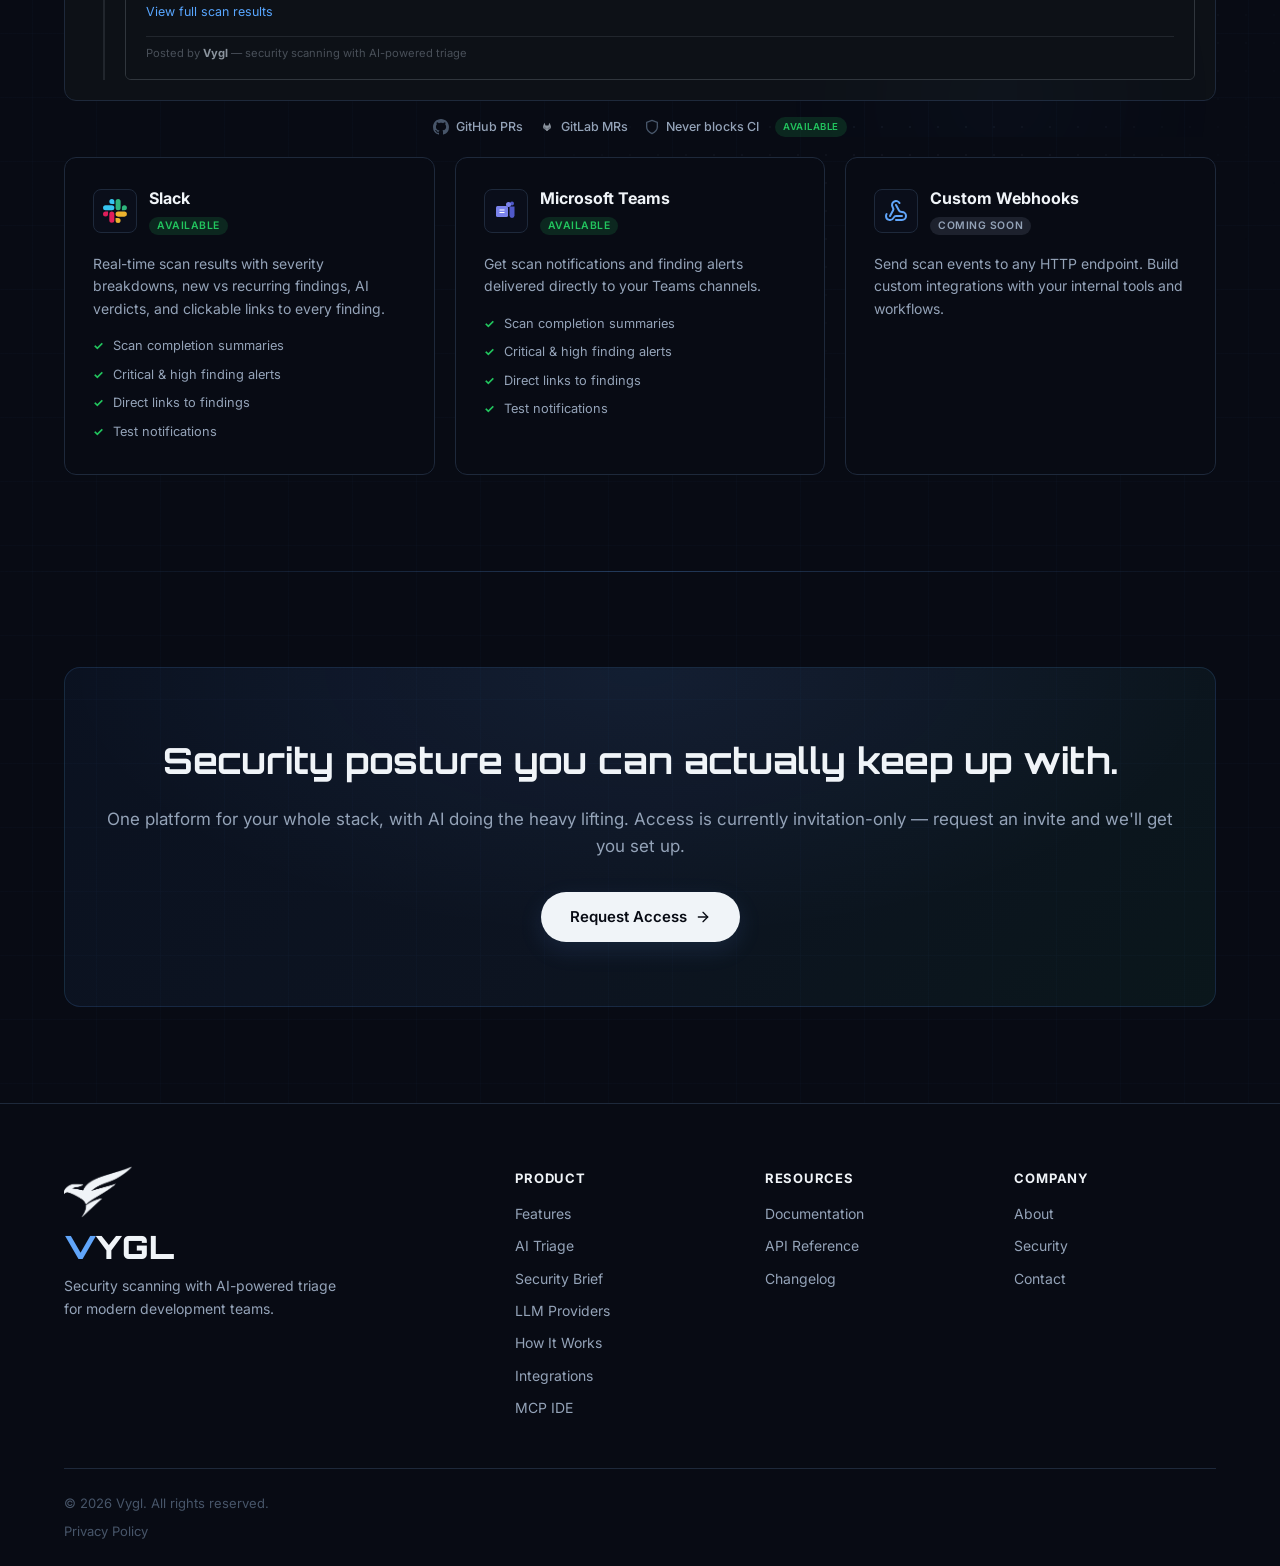
==== commit 172b984b: "SEO: add twitter:image:alt, drop deprecated HowTo schema, refresh sitemap - Add missing twitter:imag" ====
--- a/index.html
+++ b/index.html
@@ -42,6 +42,7 @@
   <meta name="twitter:title" content="Vygl — AI-Native ASPM" />
   <meta name="twitter:description" content="AI-native ASPM for code, dependencies, malicious packages, secrets, infrastructure, and container images. AI verifies every finding and clears false positives." />
   <meta name="twitter:image" content="https://vygl.io/og-image.png" />
+  <meta name="twitter:image:alt" content="Vygl — AI-native ASPM for SAST, SCA, malicious packages, secrets, IaC, and containers" />
 
   <!-- Theme & Mobile -->
   <meta name="theme-color" content="#080b14" />
@@ -255,41 +256,6 @@
     ]
   }
   </script>
-  <script type="application/ld+json">
-  {
-    "@context": "https://schema.org",
-    "@type": "HowTo",
-    "name": "How to get started with Vygl security scanning",
-    "description": "Set up Vygl to scan your codebase for vulnerabilities, insecure dependencies, hardcoded secrets, and infrastructure misconfigurations with AI-powered triage.",
-    "step": [
-      {
-        "@type": "HowToStep",
-        "position": 1,
-        "name": "Request access",
-        "text": "Email access@vygl.io to request an invitation. Vygl is free for open-source projects."
-      },
-      {
-        "@type": "HowToStep",
-        "position": 2,
-        "name": "Run Vygl in your CI/CD pipeline",
-        "text": "Run Vygl as a Docker container in GitHub Actions, GitLab CI, or any Docker-compatible pipeline. Vygl can also run locally."
-      },
-      {
-        "@type": "HowToStep",
-        "position": 3,
-        "name": "Review AI-triaged findings",
-        "text": "View scan results in the cloud dashboard, GitHub PR comments, GitLab MR comments, or Slack. AI triage automatically classifies findings as true or false positives with confidence scores."
-      },
-      {
-        "@type": "HowToStep",
-        "position": 4,
-        "name": "Fix prioritized vulnerabilities",
-        "text": "Use AI-suggested fixes and the Security Brief to prioritize and remediate real vulnerabilities. Generate one-click security reports for your team."
-      }
-    ]
-  }
-  </script>
-
   <link rel="preconnect" href="https://fonts.googleapis.com" />
   <link rel="preconnect" href="https://fonts.gstatic.com" crossorigin />
   <link href="https://fonts.googleapis.com/css2?family=Inter:wght@400;500;600;700;800&family=Orbitron:wght@500;700;900&family=JetBrains+Mono:wght@400;500&display=swap" rel="stylesheet" />
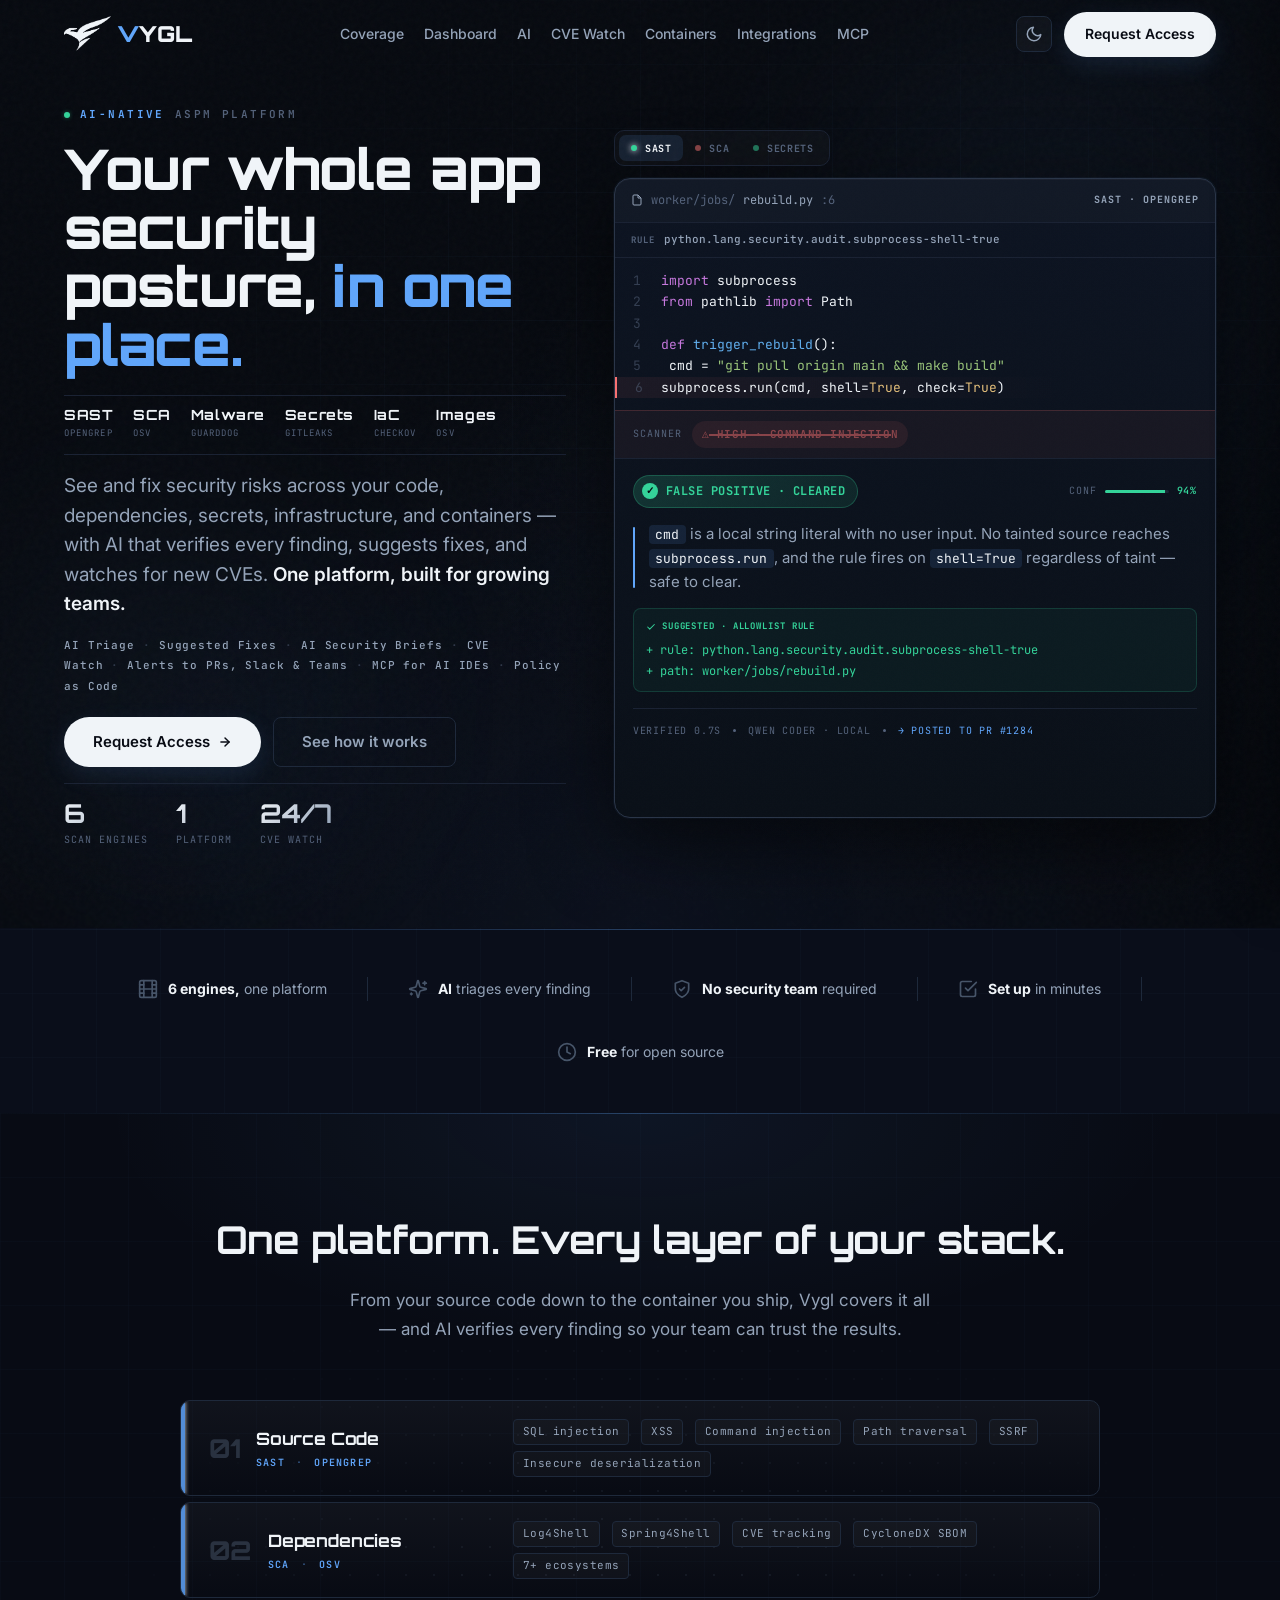
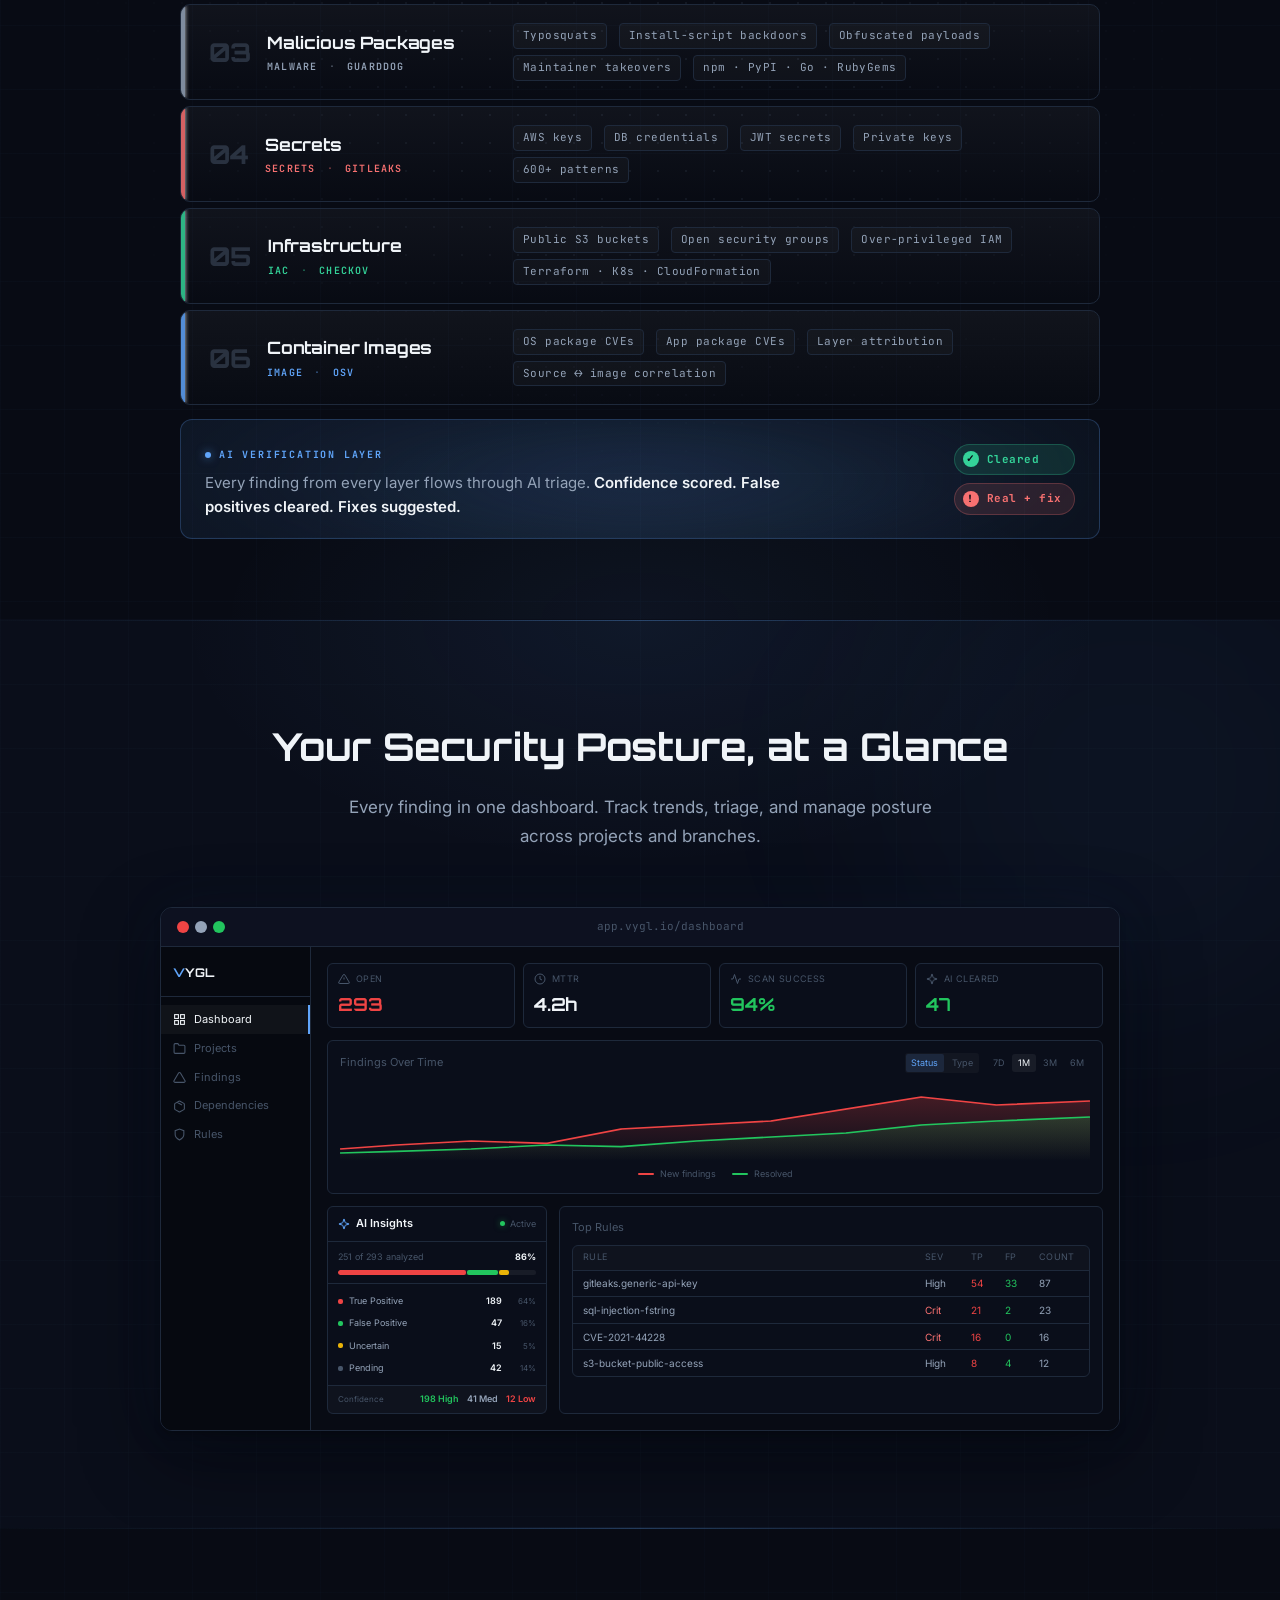
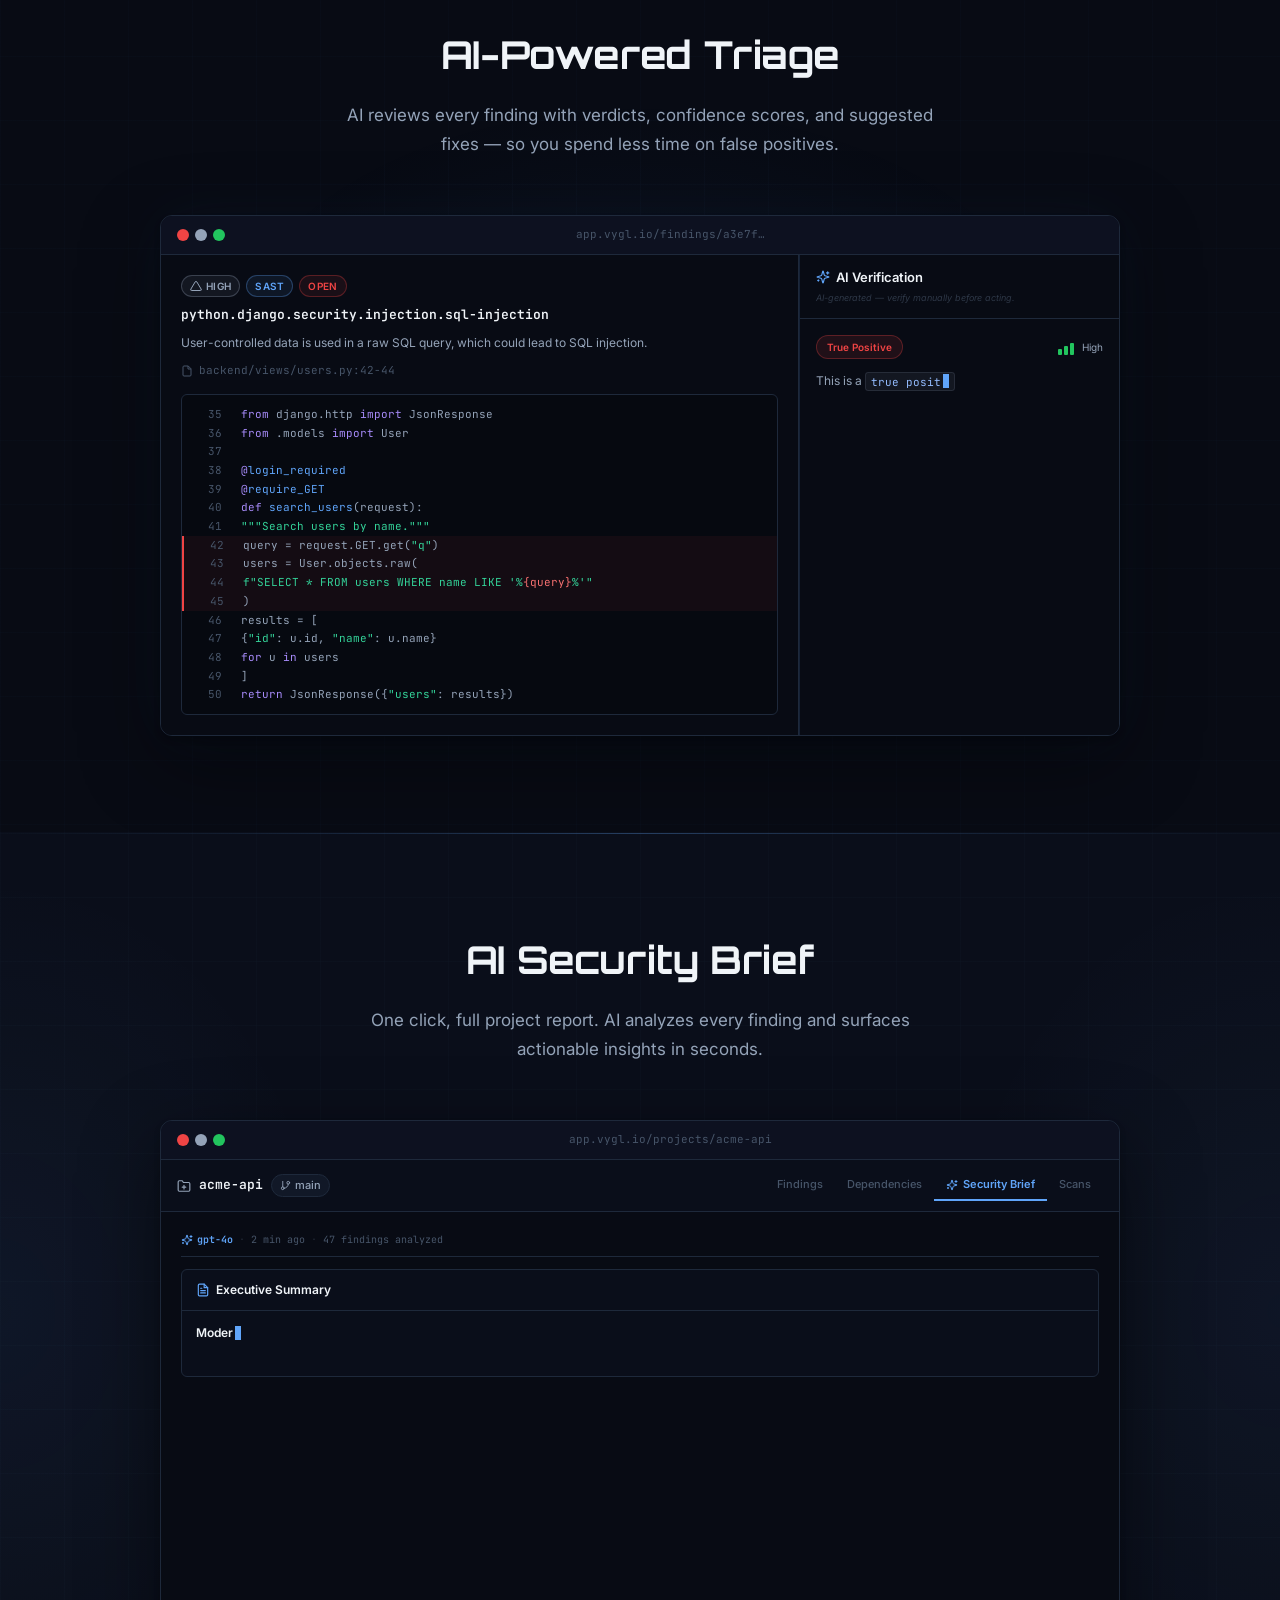
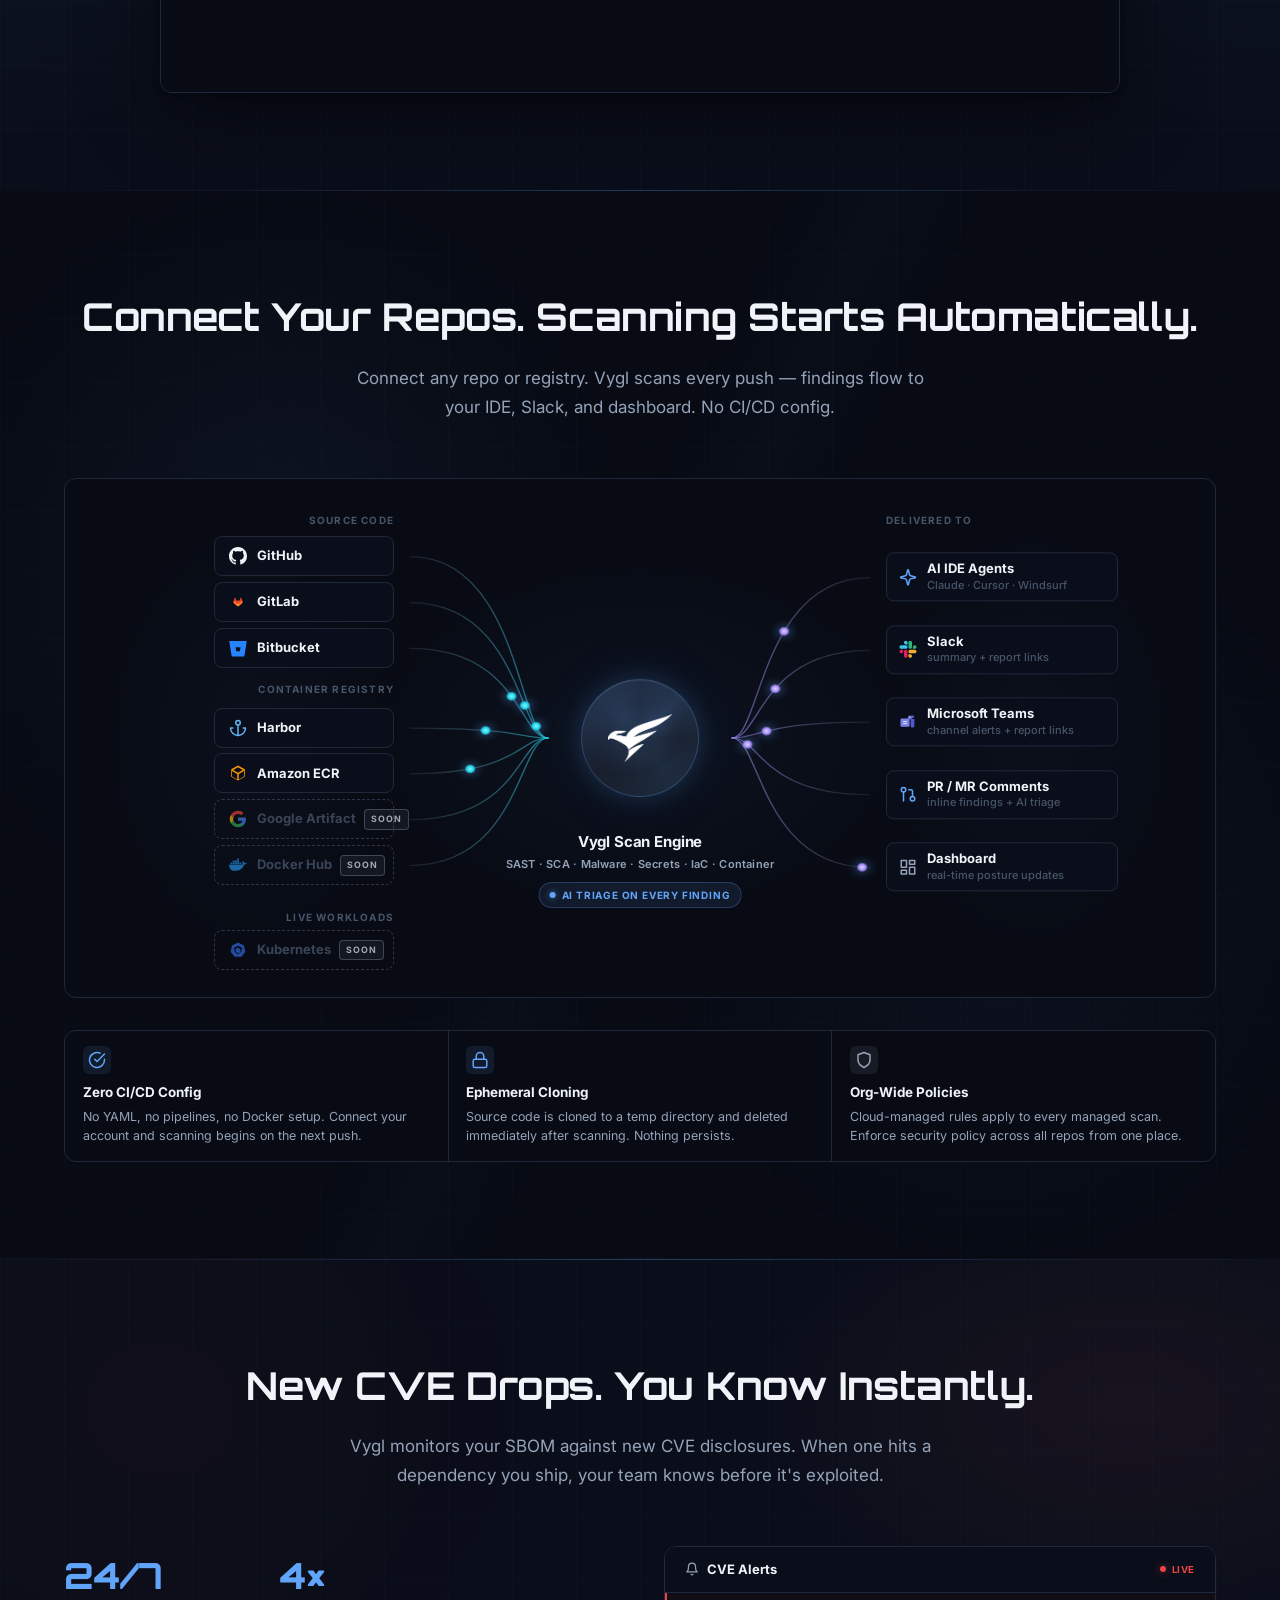
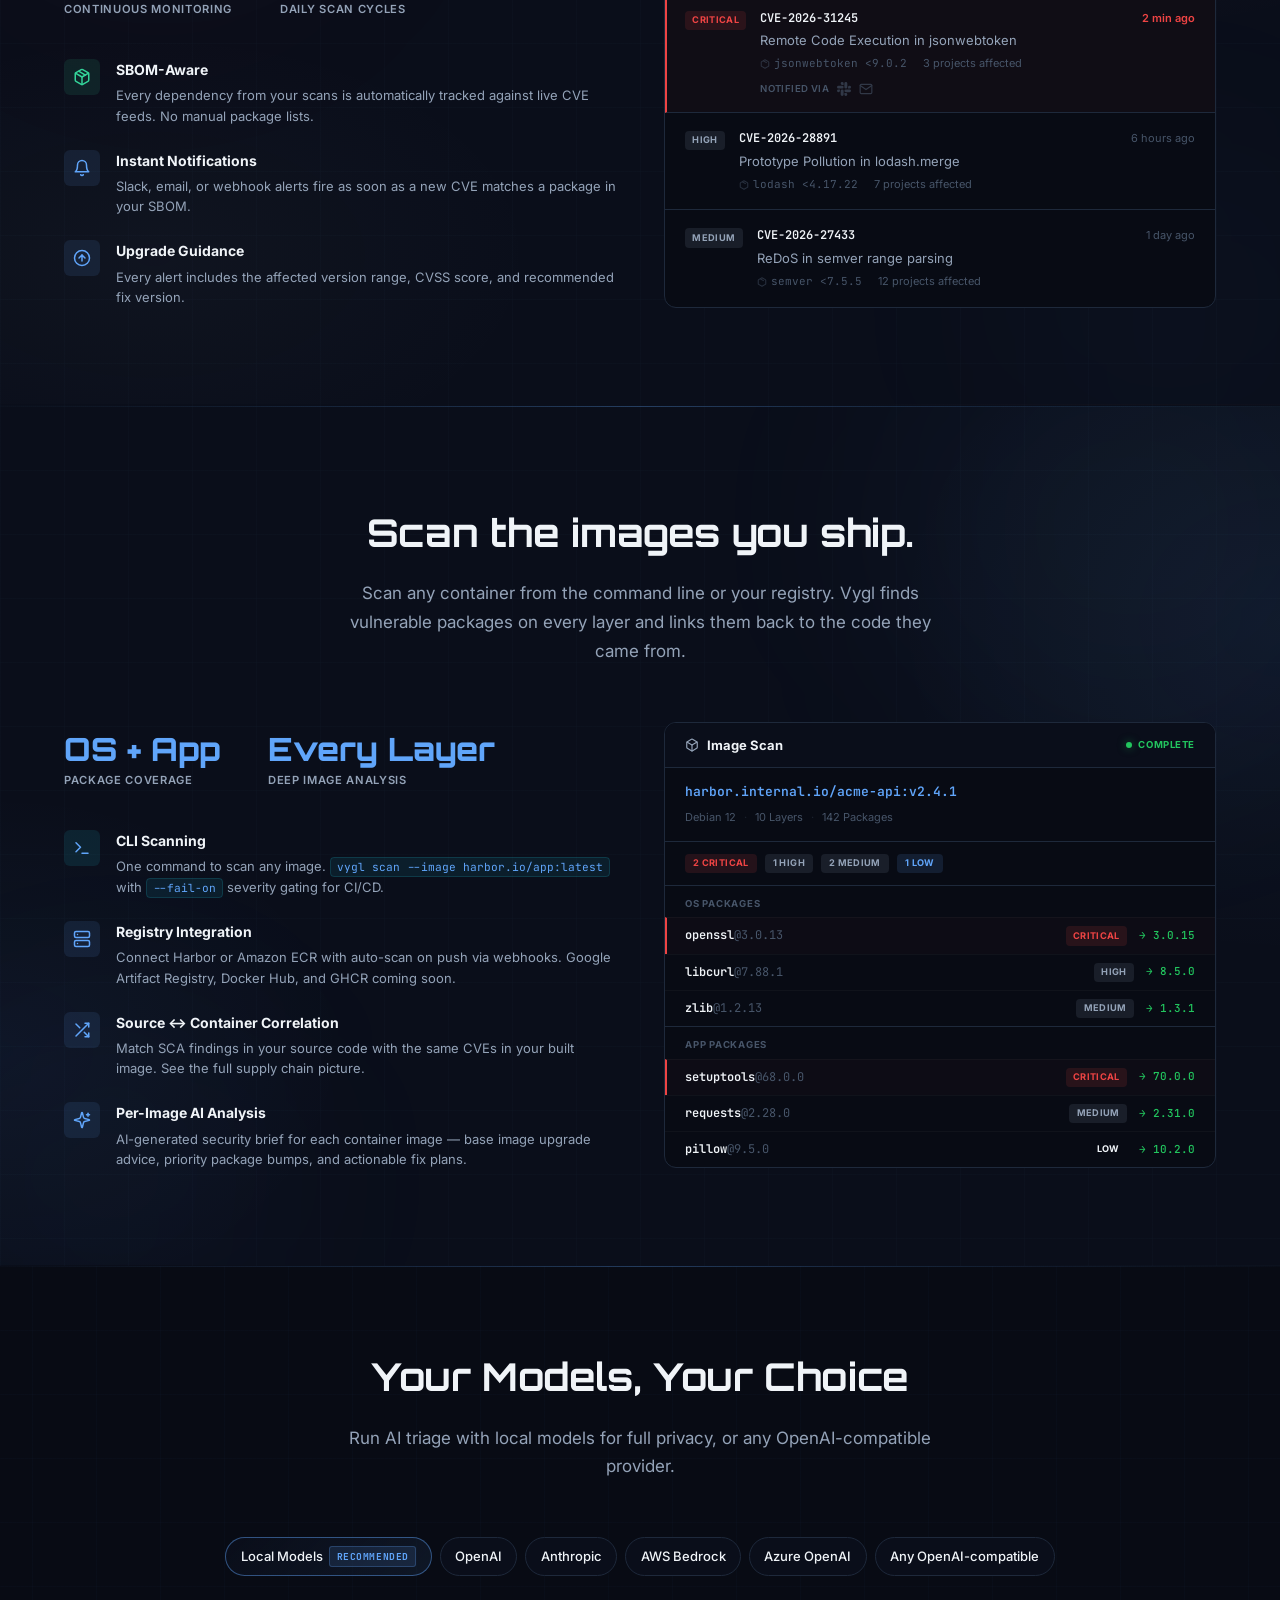
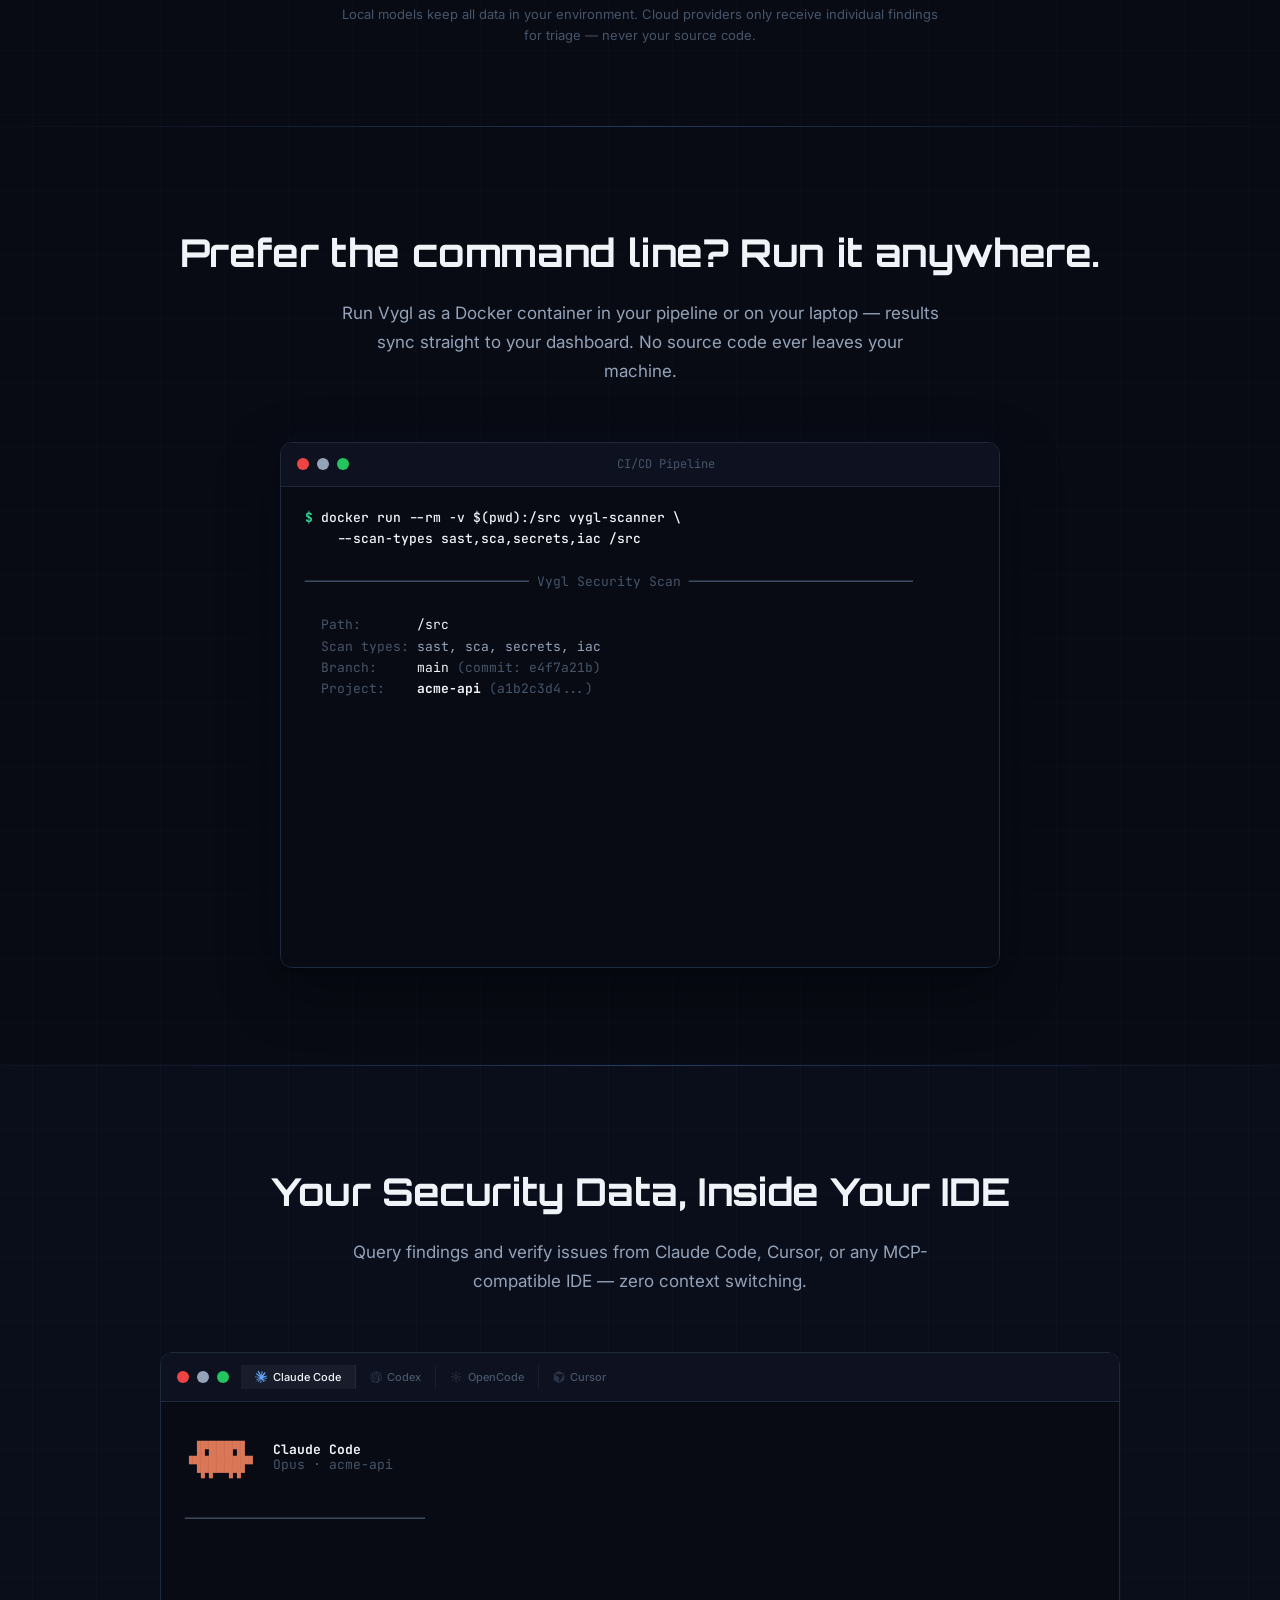
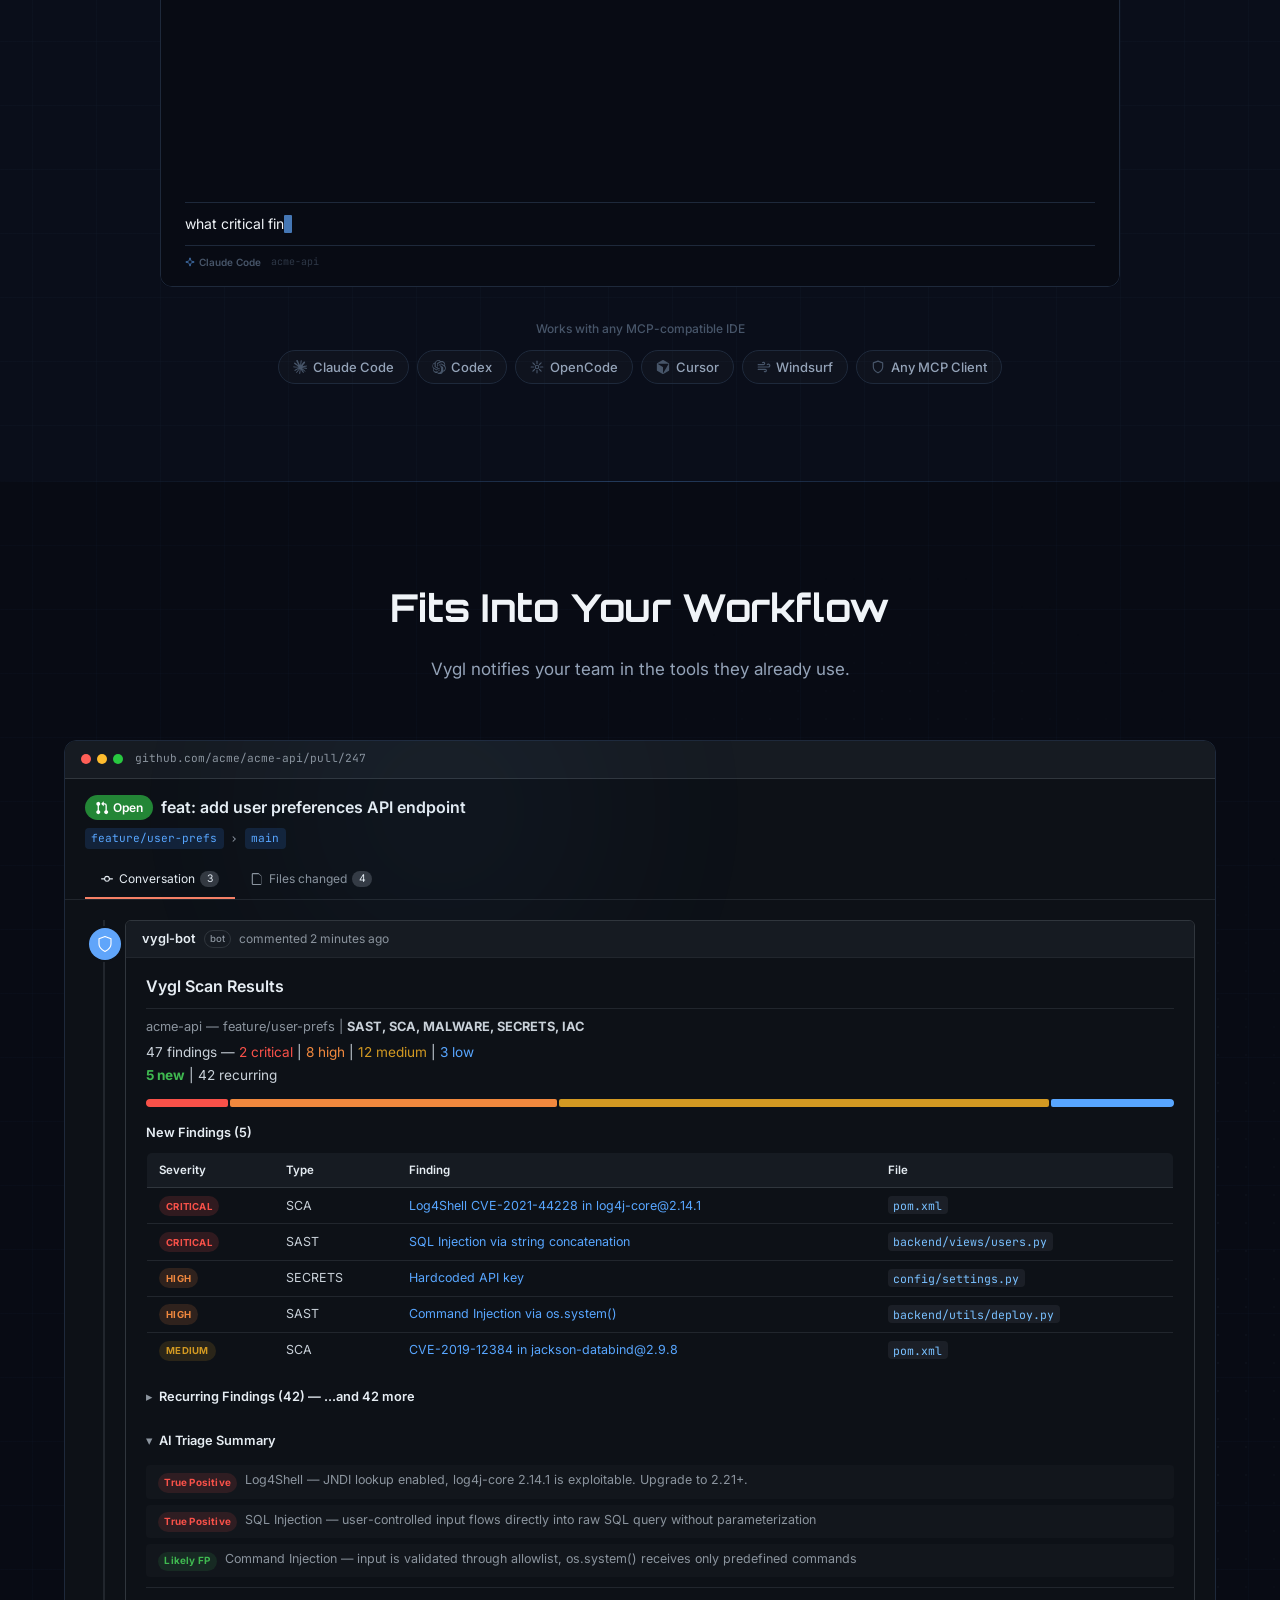
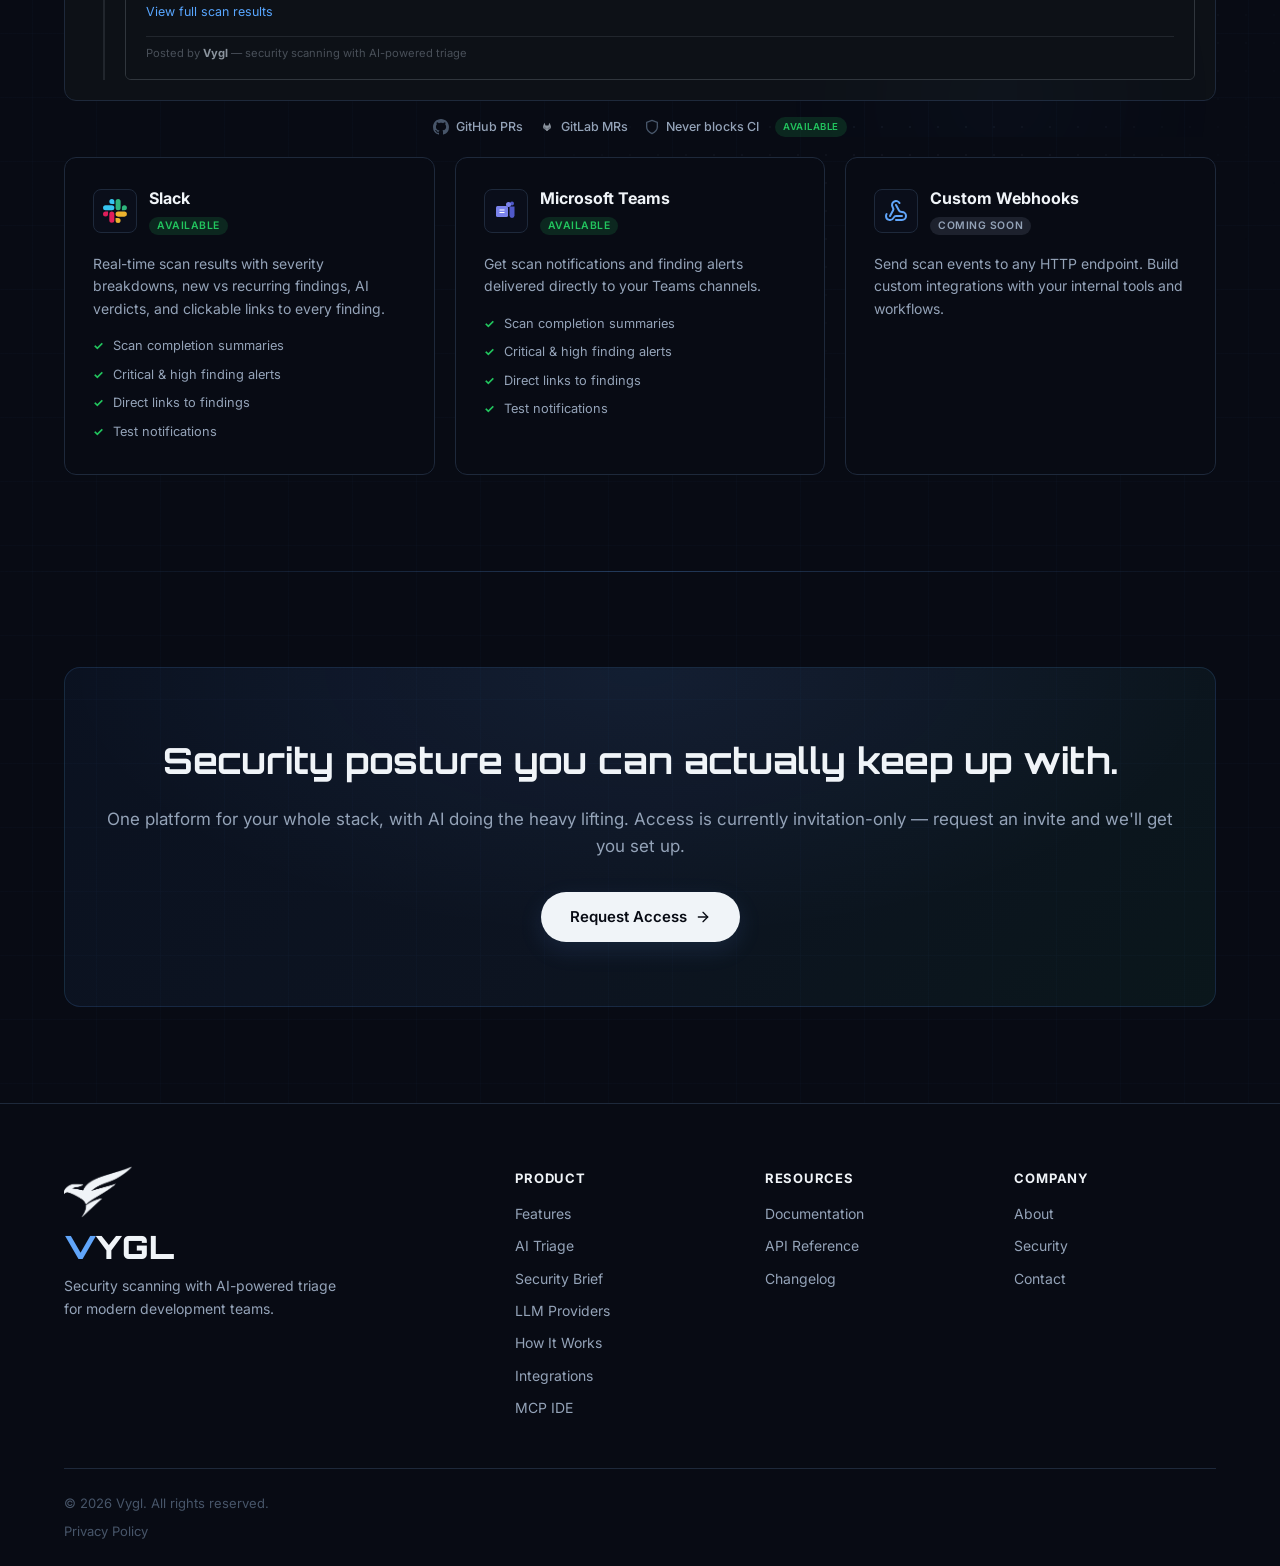
==== commit b7b721f7: "SEO: fix stale AI-facing facts, dedupe schema, a11y/crawler tidy-ups From a technical + GEO audit pa" ====
--- a/index.html
+++ b/index.html
@@ -36,6 +36,7 @@
   <meta property="og:image:alt" content="Vygl — Security Scanning Platform for SAST, SCA, Malicious Packages, Secrets, IaC, and Containers" />
   <meta property="og:site_name" content="Vygl" />
   <meta property="og:locale" content="en_US" />
+  <meta property="og:updated_time" content="2026-07-12" />
 
   <!-- Twitter Card -->
   <meta name="twitter:card" content="summary_large_image" />
@@ -2273,11 +2274,8 @@
   </section>
 
   <!-- ─── Machine-readable content for AI engines ─── -->
-  <article class="sr-only" aria-hidden="true" itemscope itemtype="https://schema.org/SoftwareApplication">
-    <meta itemprop="name" content="Vygl" />
-    <meta itemprop="url" content="https://vygl.io" />
-    <meta itemprop="applicationCategory" content="DeveloperApplication" />
-    <h2 itemprop="description">Vygl is an AI-powered security scanning platform that combines SAST, SCA, malicious package detection, secrets detection, IaC scanning, and container image scanning with AI-powered triage to help development teams find and fix vulnerabilities.</h2>
+  <article class="sr-only" aria-hidden="true">
+    <h2>Vygl is an AI-powered security scanning platform that combines SAST, SCA, malicious package detection, secrets detection, IaC scanning, and container image scanning with AI-powered triage to help development teams find and fix vulnerabilities.</h2>
     <section>
       <h3>About Vygl</h3>
       <p>Vygl is a security scanning platform built for modern development teams. It runs six specialized scan engines — OpenGrep for SAST (static application security testing), OSV for SCA (software composition analysis), GuardDog for malicious package detection (npm, PyPI, Go, RubyGems), Gitleaks for secrets detection, Checkov for infrastructure-as-code scanning, and container image scanning for vulnerable OS and application packages — and uses AI-powered triage to classify every finding as a true or false positive with confidence scores and suggested fixes.</p>
@@ -2368,7 +2366,7 @@
           <h4>Company</h4>
           <a href="#">About</a>
           <a href="#">Security</a>
-          <a href="#">Contact</a>
+          <a href="mailto:access@vygl.io">Contact</a>
         </div>
       </div>
       <div class="footer-bottom">
--- a/styles.css
+++ b/styles.css
@@ -247,8 +247,8 @@
   color: var(--fg-muted);
   cursor: pointer;
   padding: 0.5rem;
-  width: 40px;
-  height: 40px;
+  width: 44px;
+  height: 44px;
   position: relative;
   z-index: 102;
   flex-direction: column;
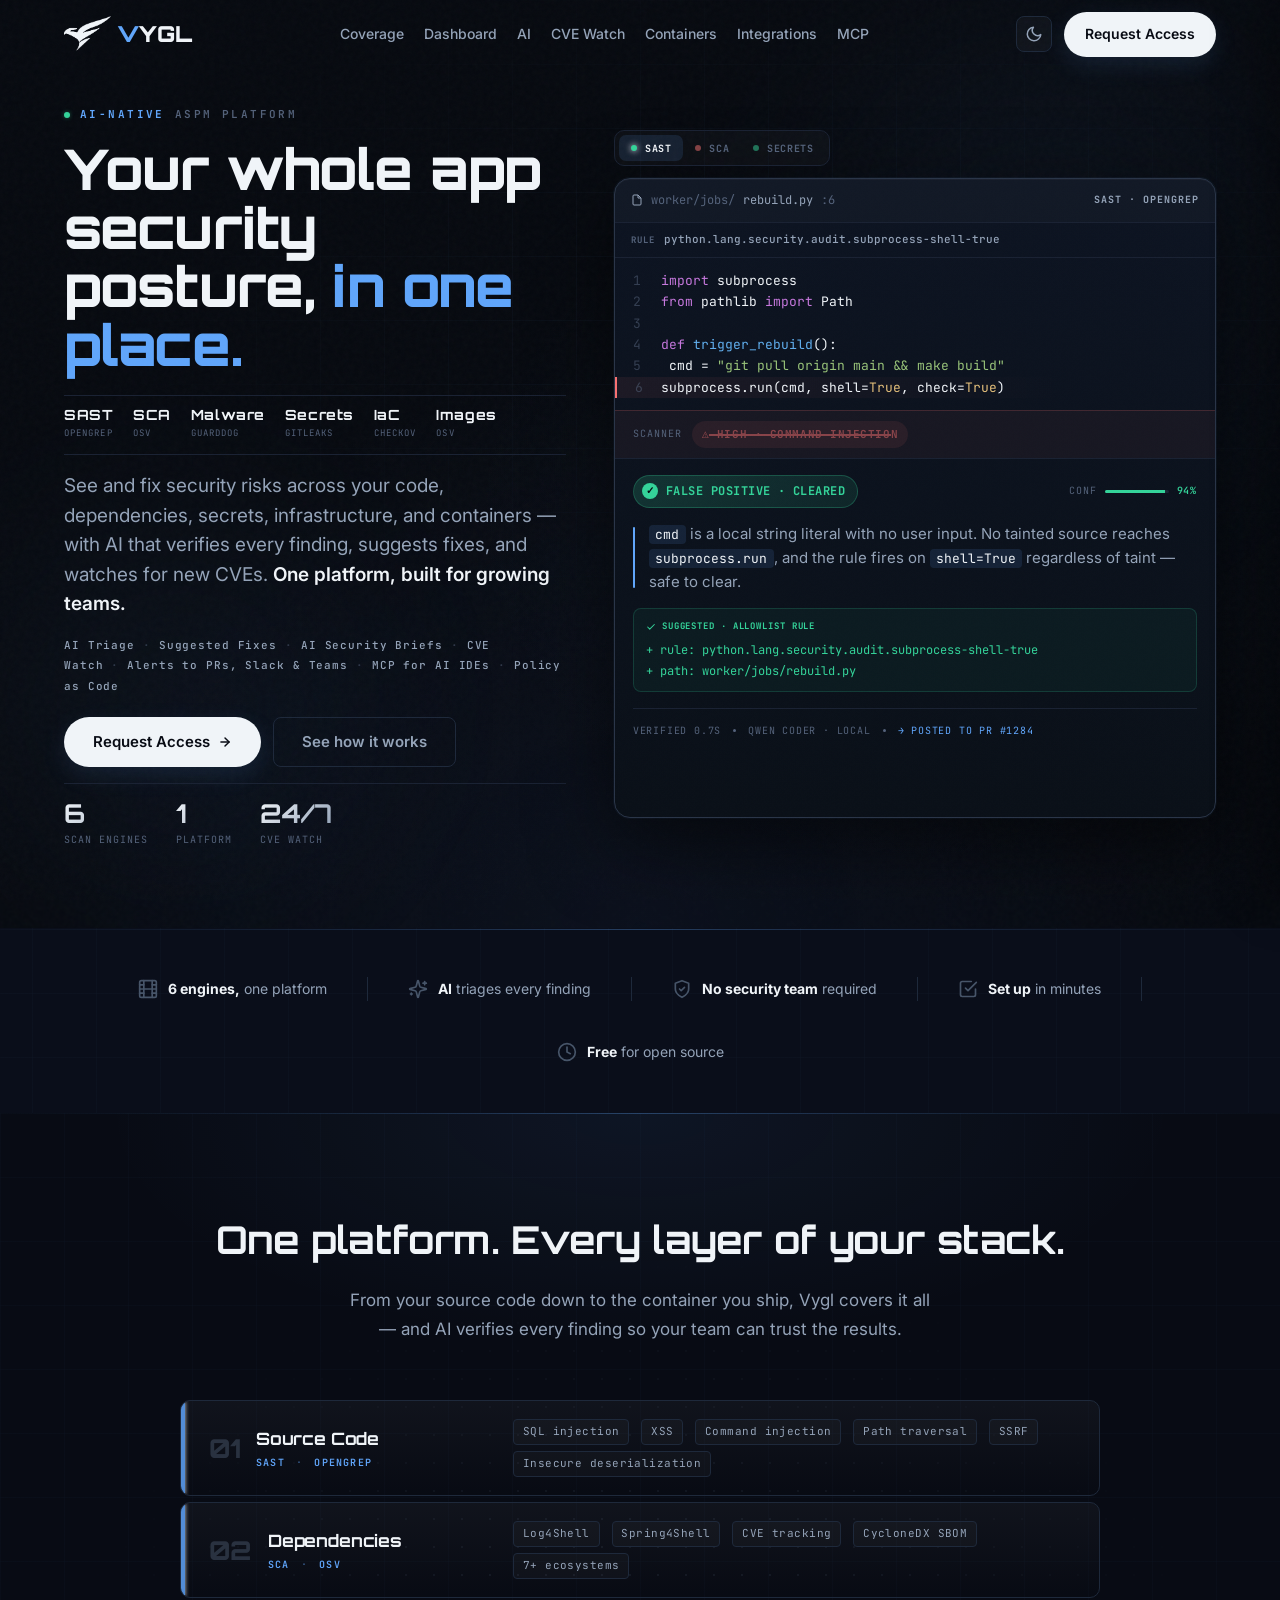
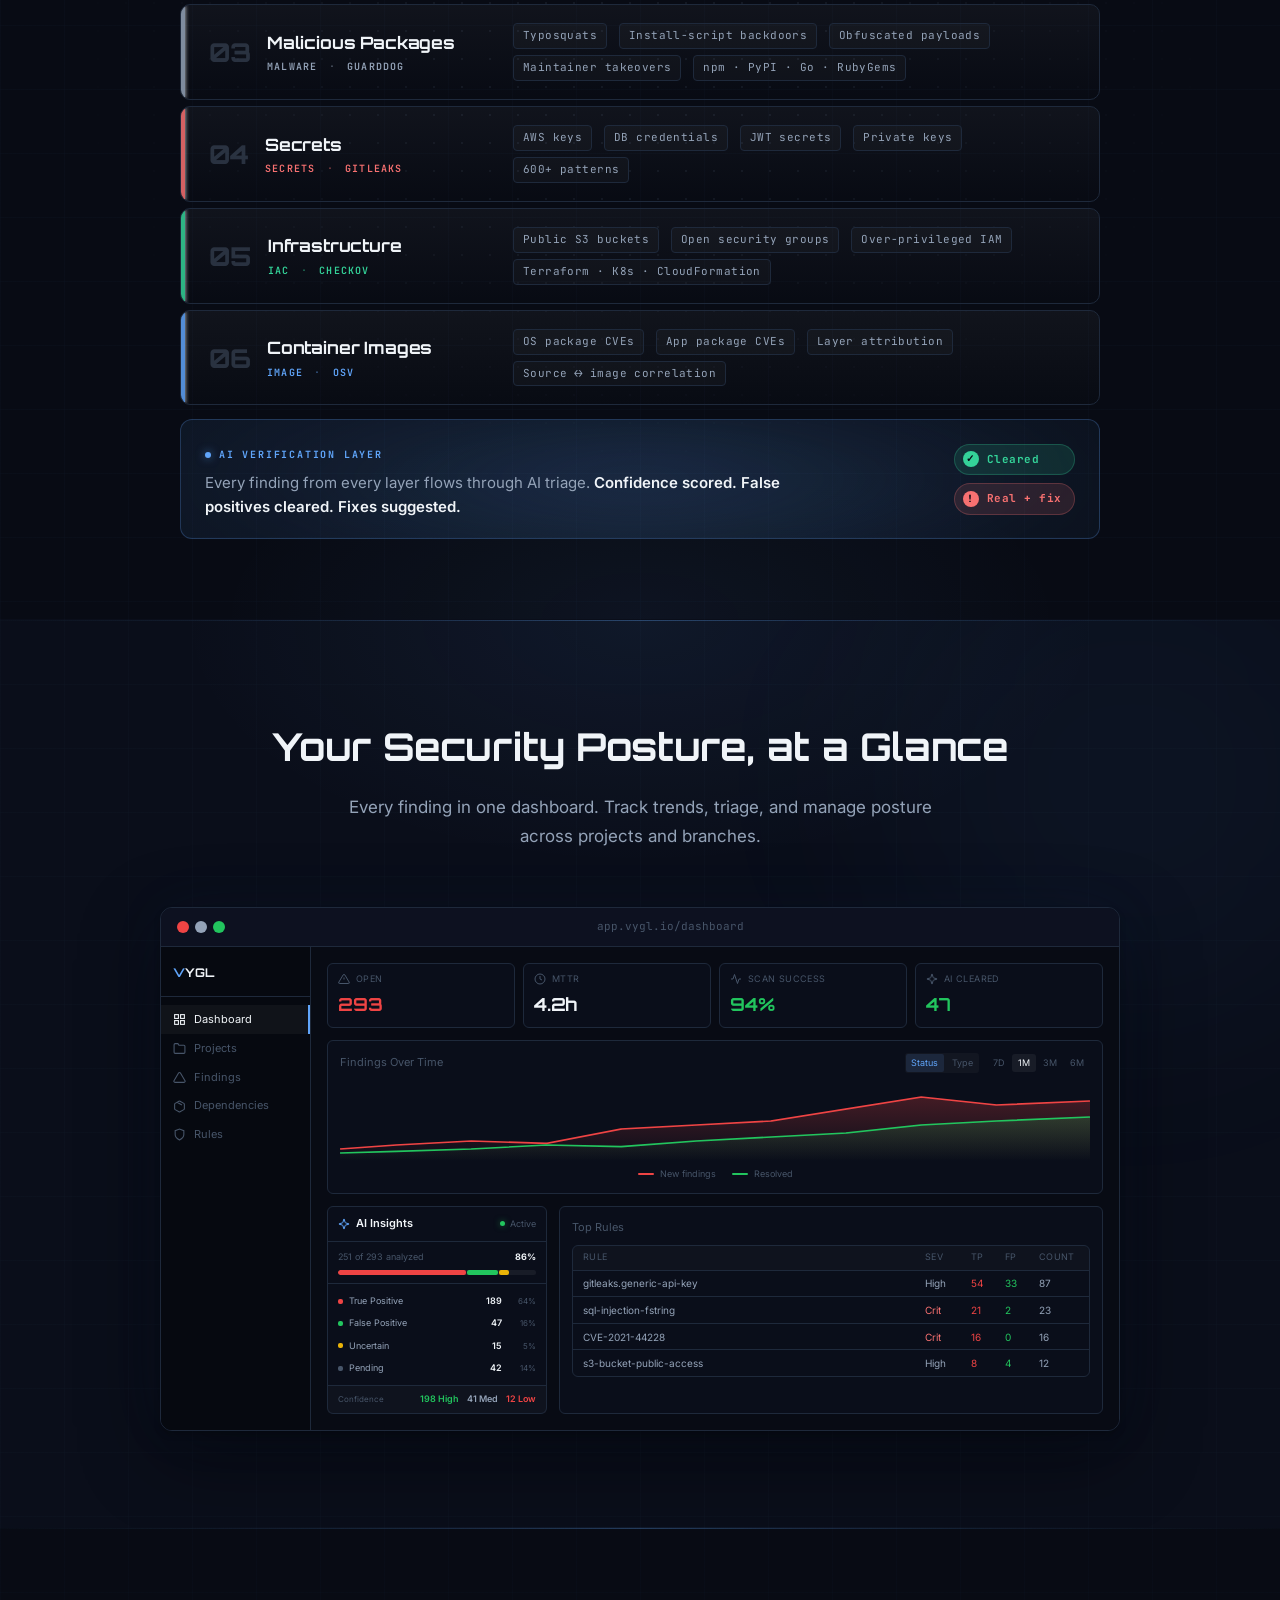
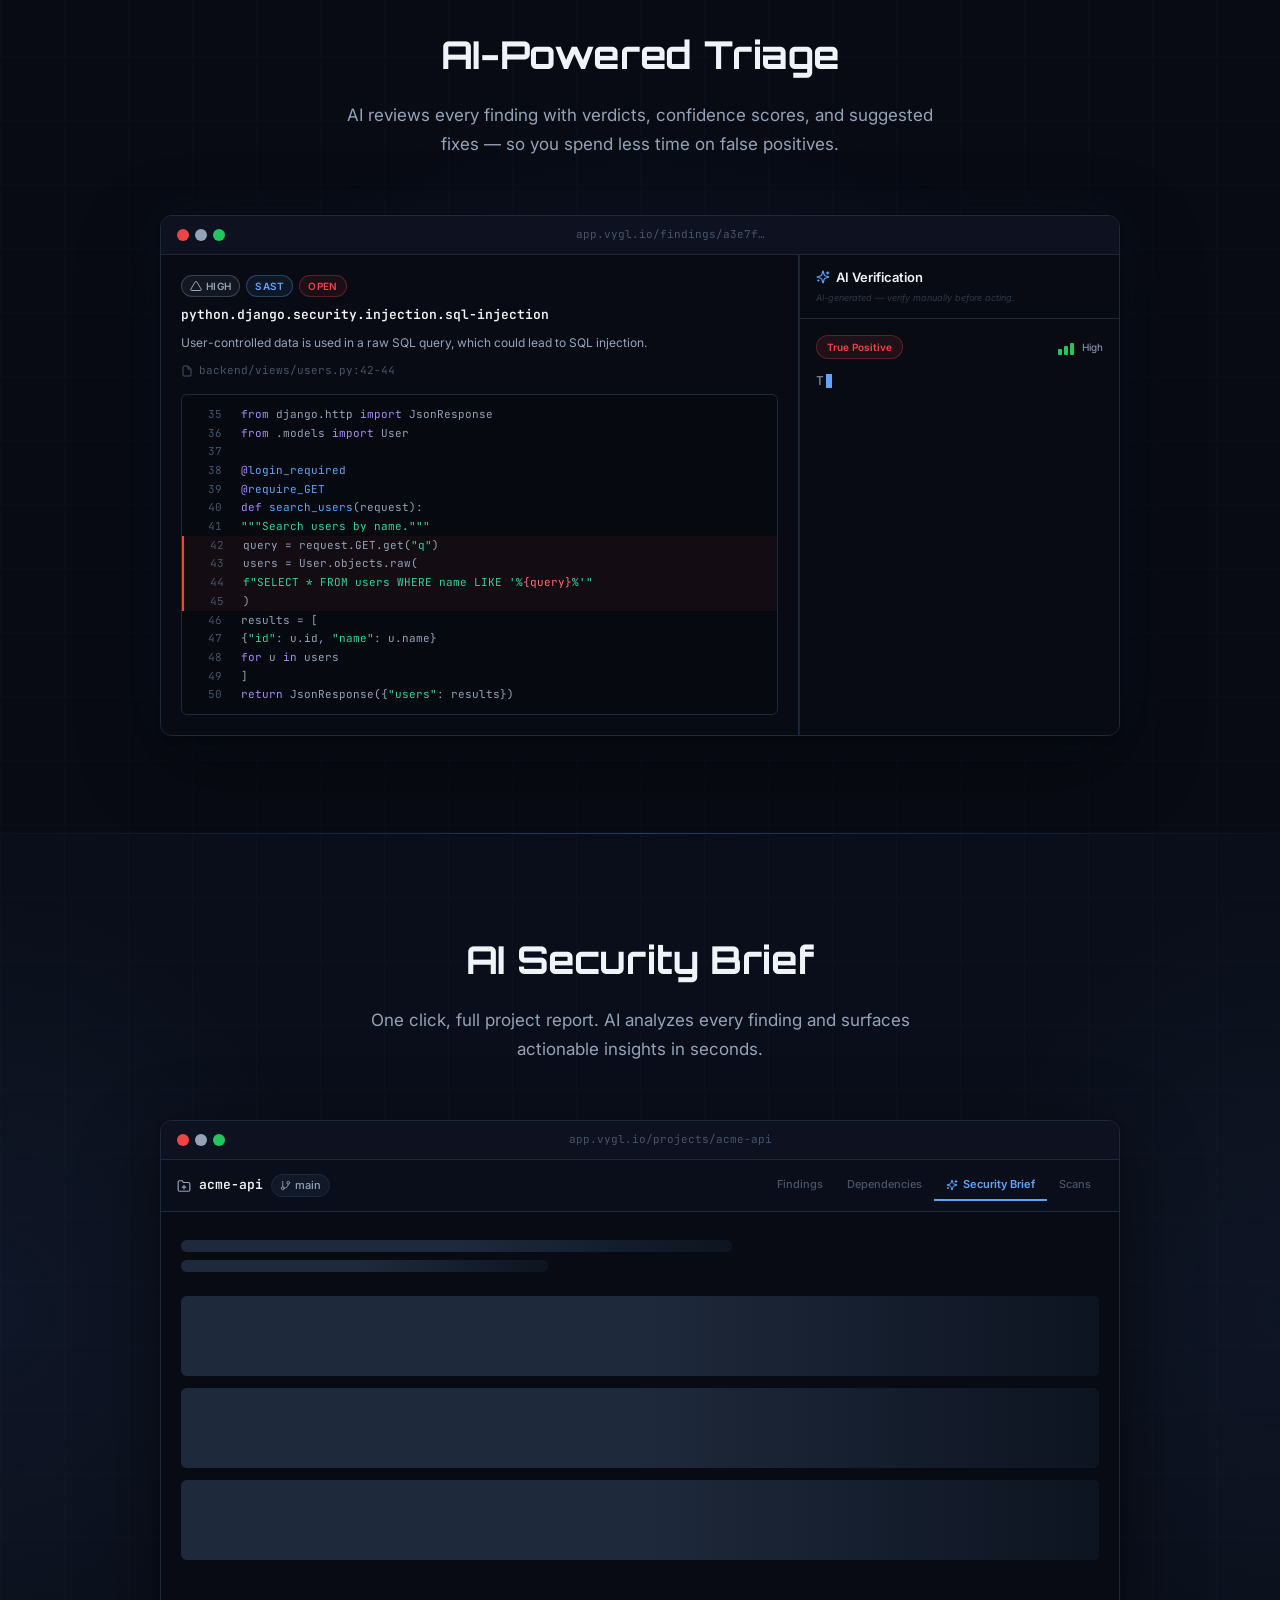
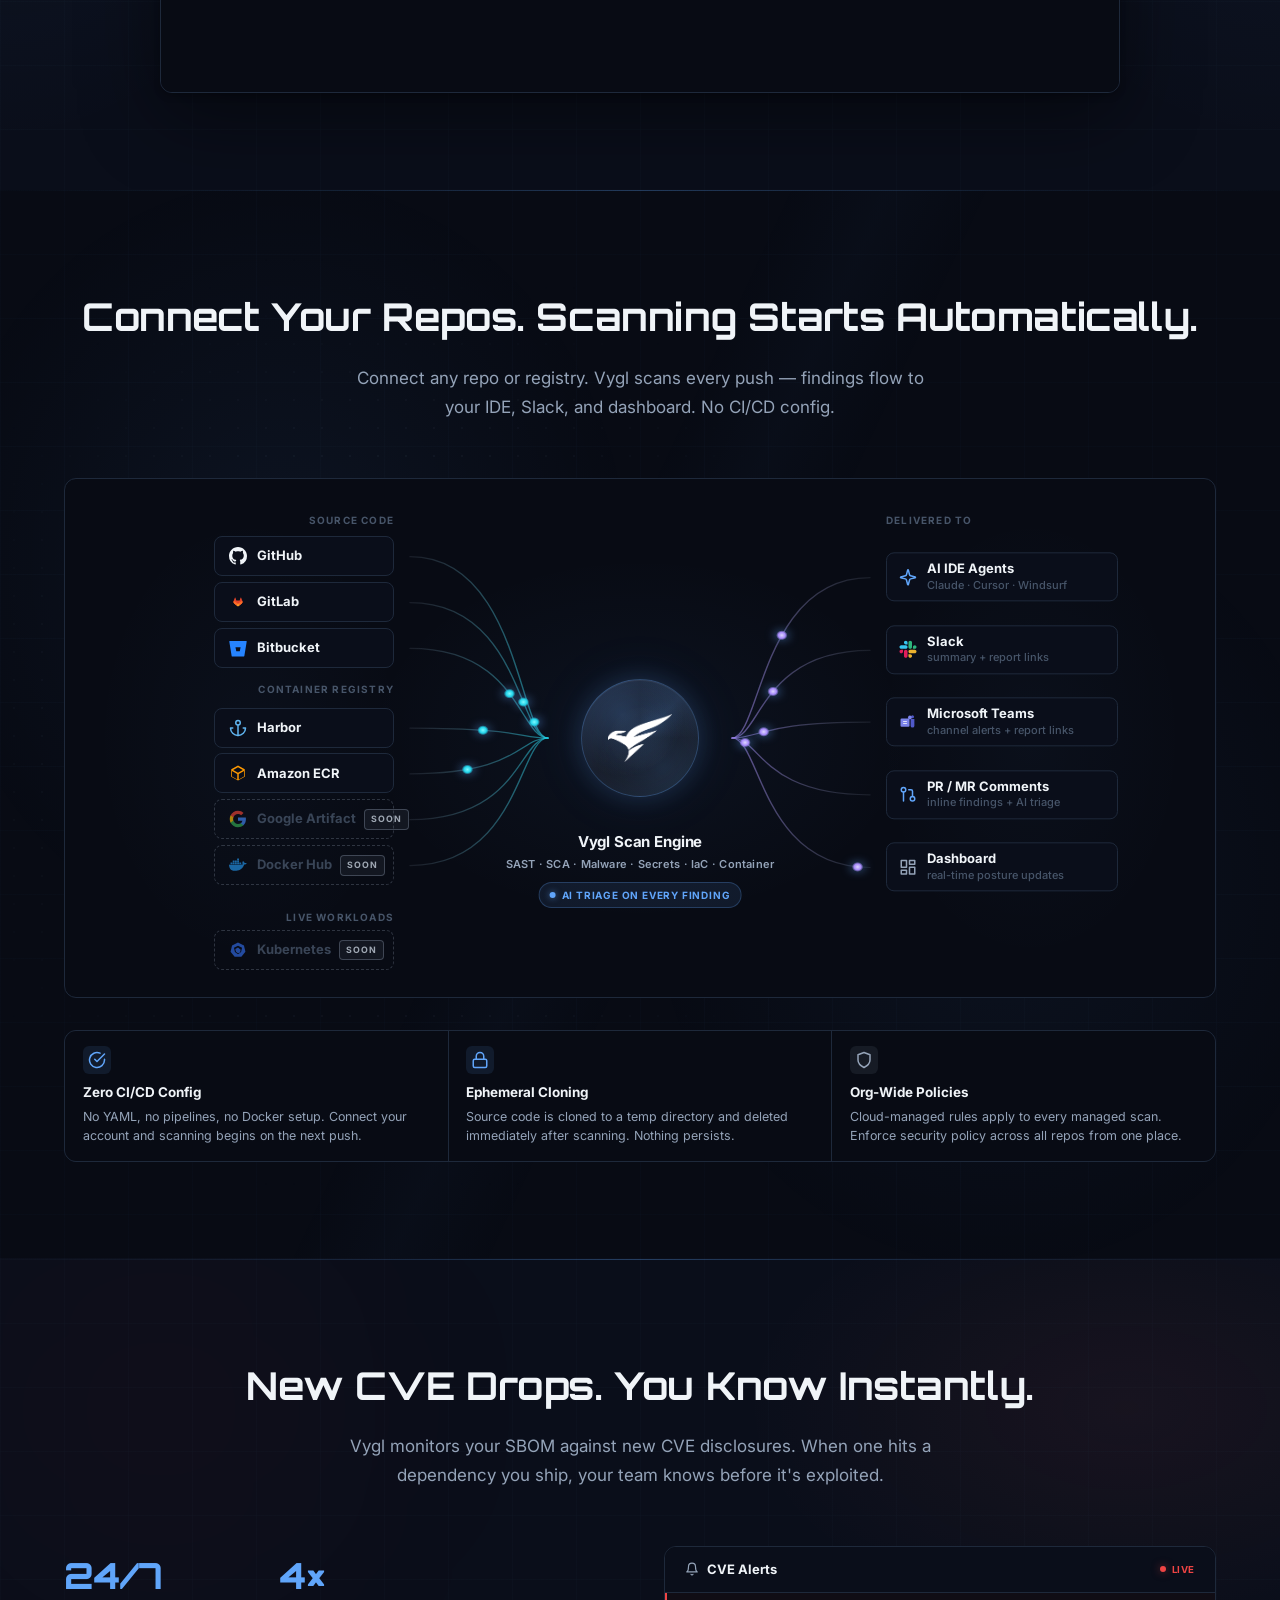
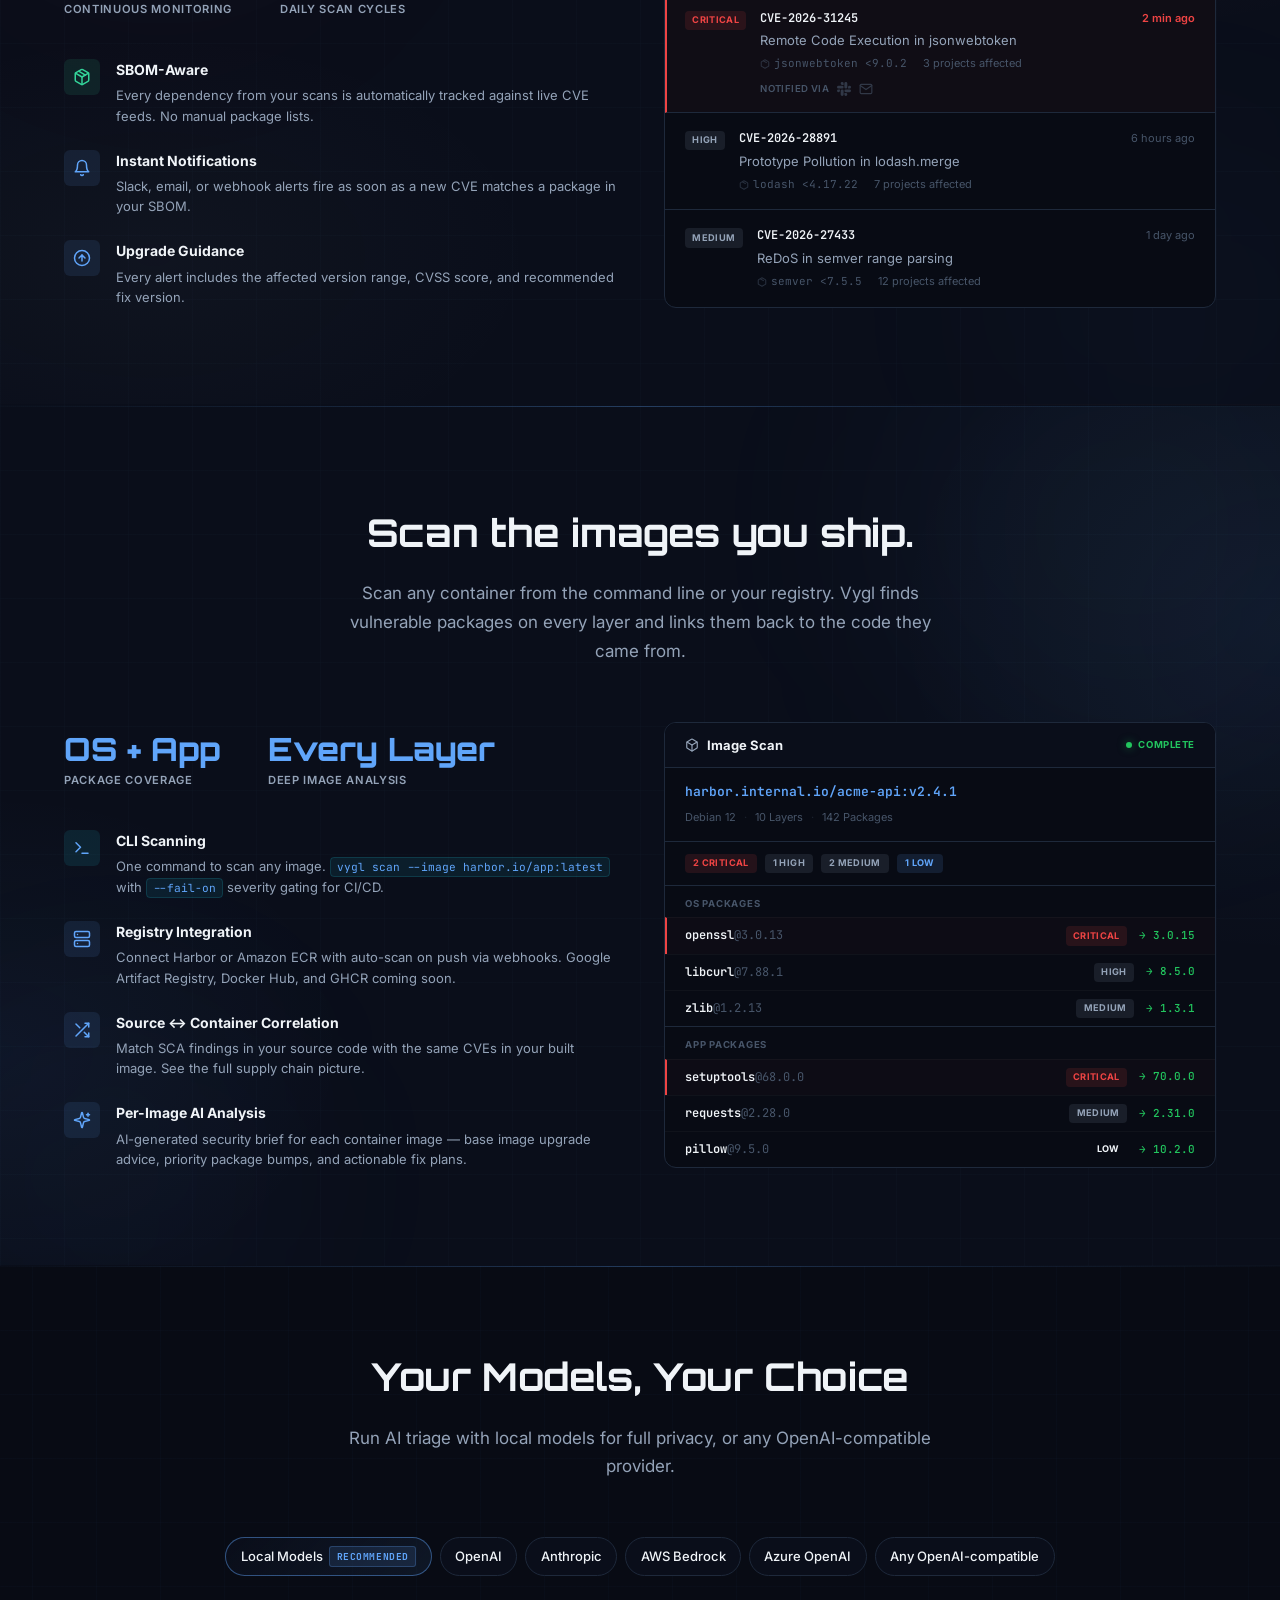
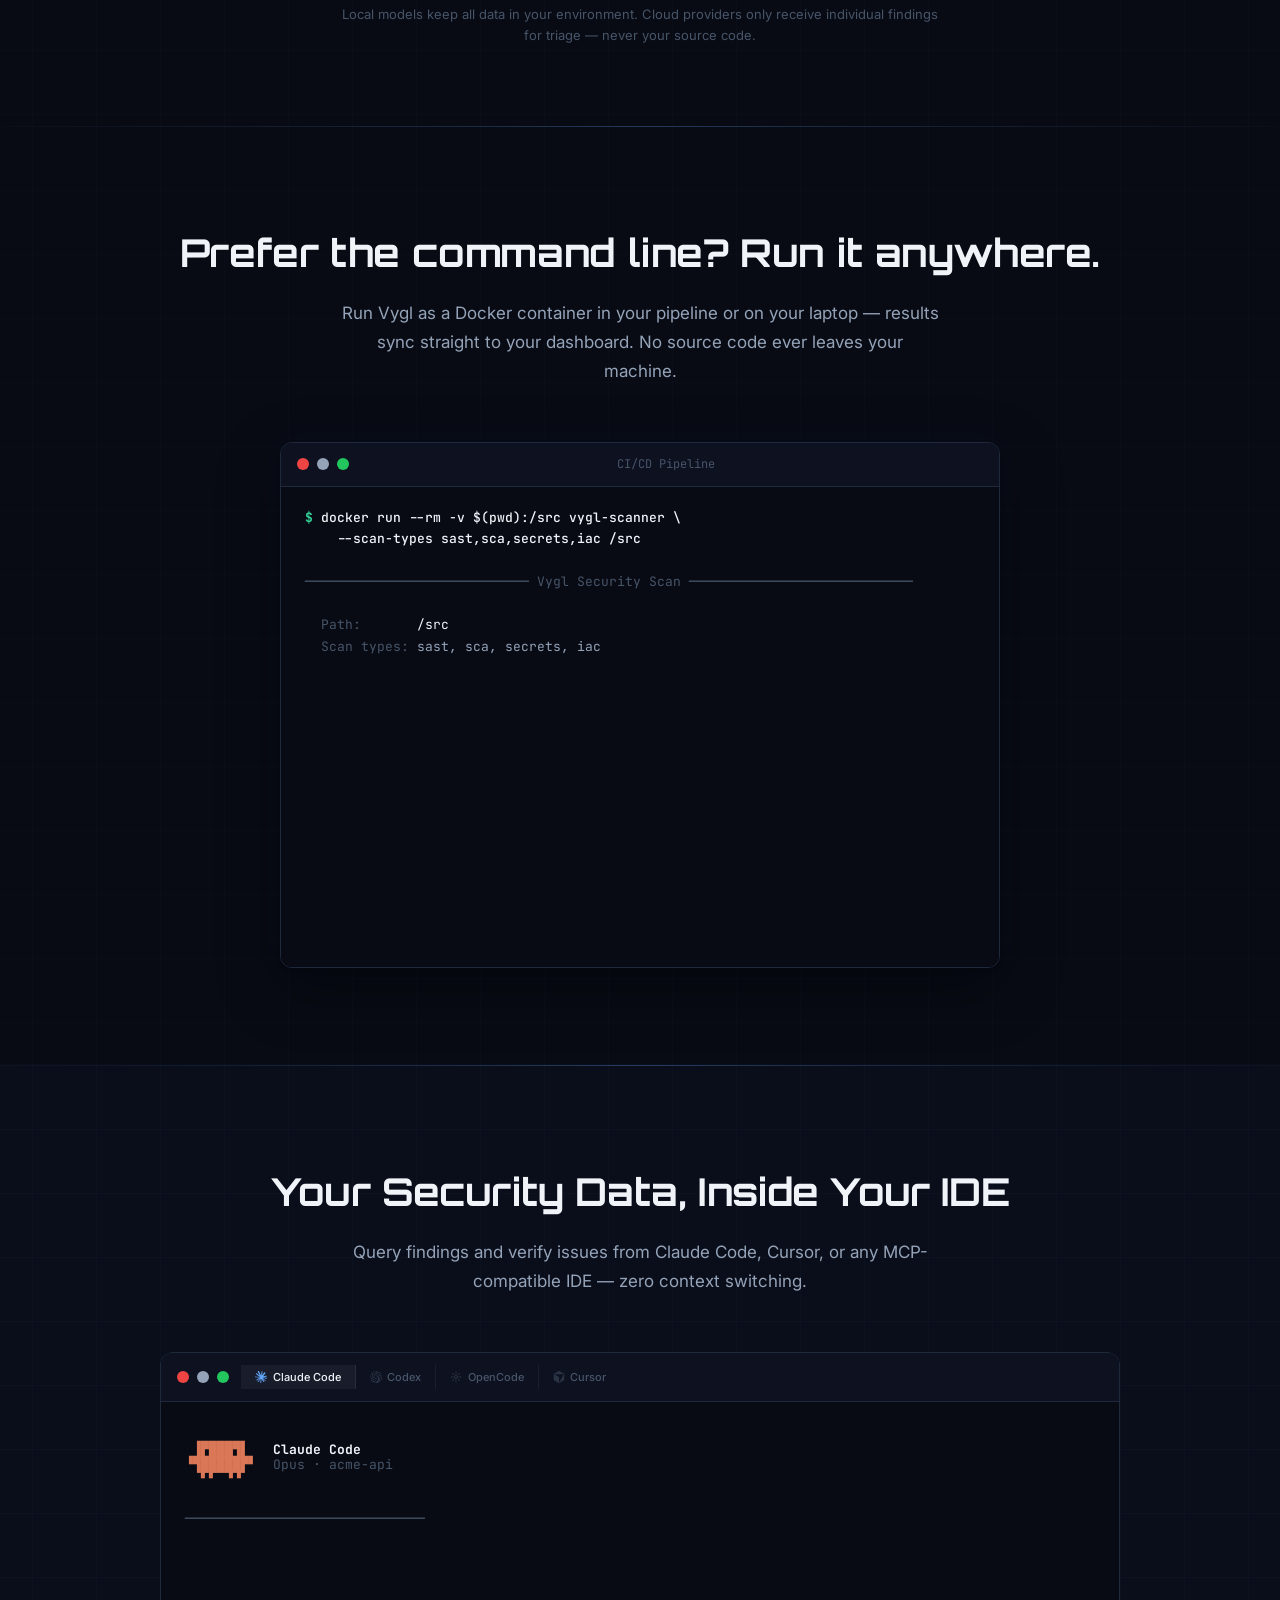
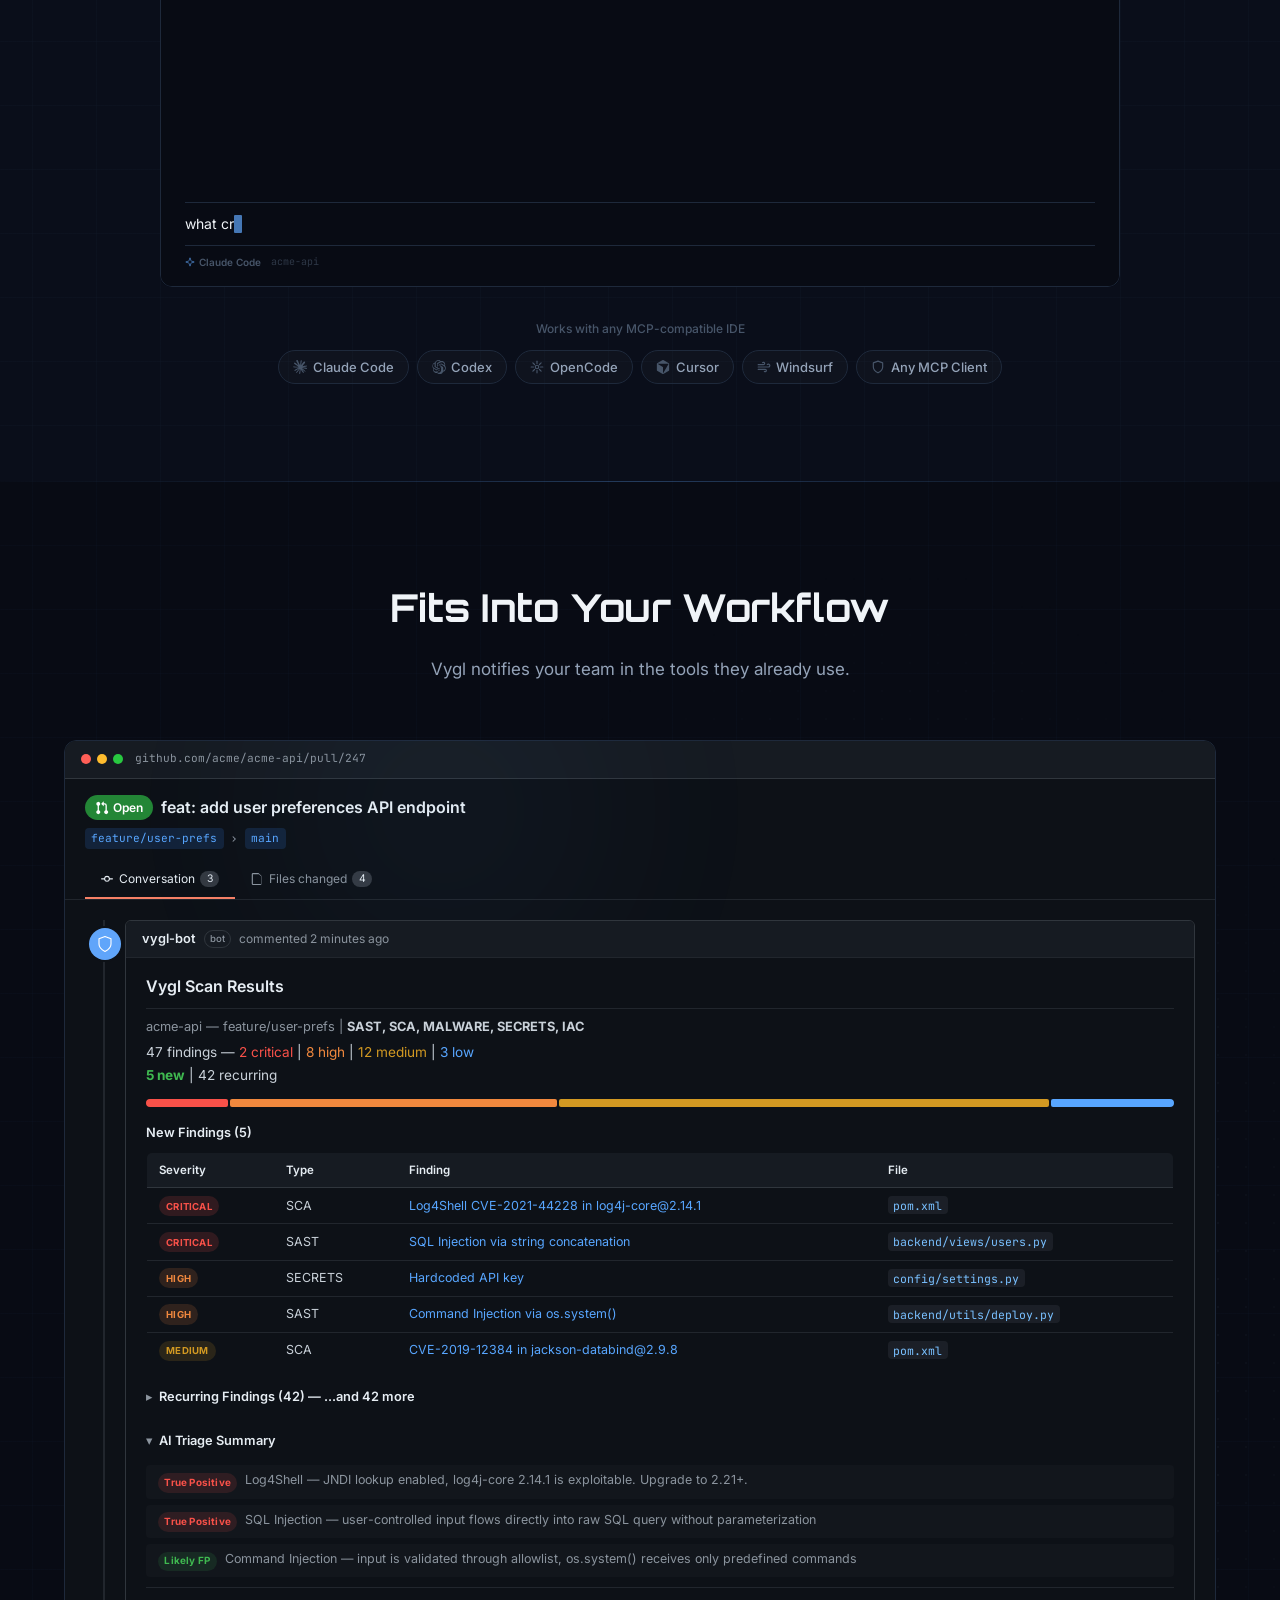
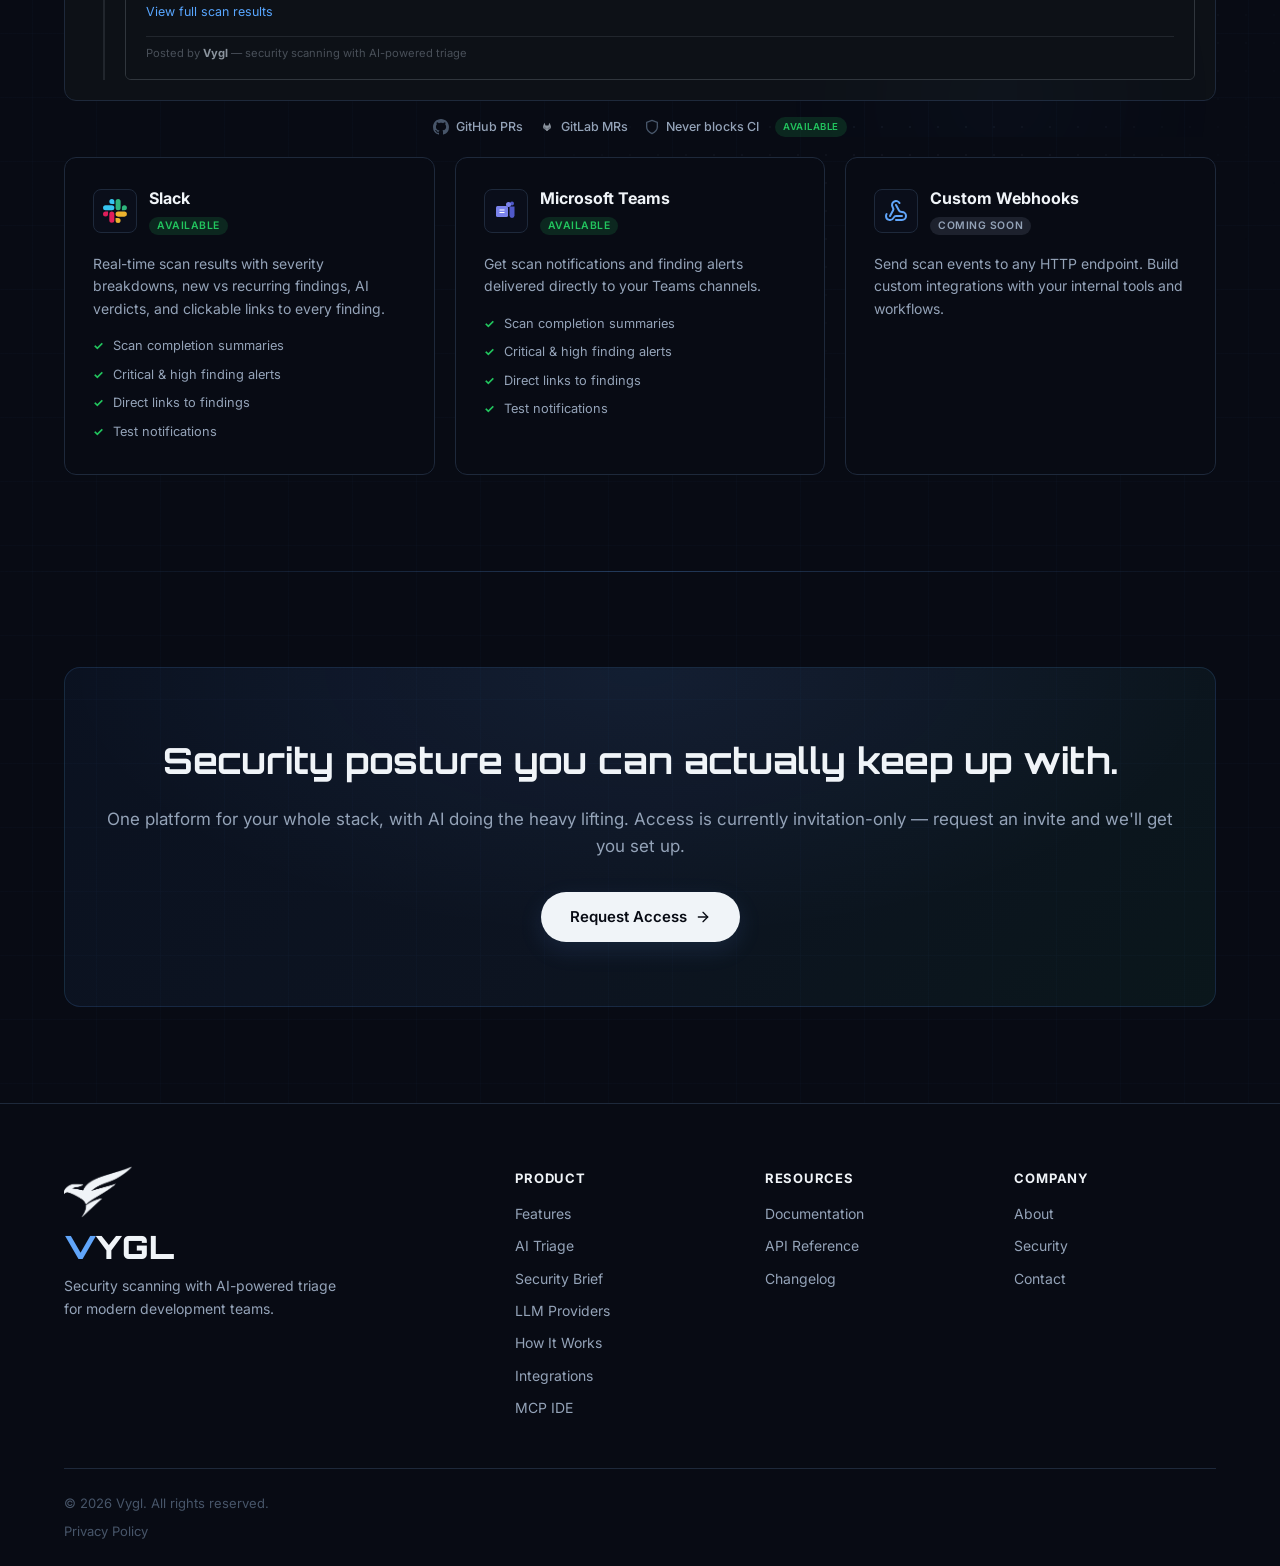
==== commit 920b12f7: "Point Request Access CTAs to the in-app form All four CTA buttons, the pricing blurb, the FAQ JSON-L" ====
--- a/index.html
+++ b/index.html
@@ -211,7 +211,7 @@
         "name": "Is Vygl free?",
         "acceptedAnswer": {
           "@type": "Answer",
-          "text": "Vygl is free for open-source projects. Commercial access is currently invitation-only. You can request access by emailing access@vygl.io."
+          "text": "Vygl is free for open-source projects. Commercial access is currently invitation-only. You can request access at https://app.vygl.io/request-access or by emailing access@vygl.io."
         }
       },
       {
@@ -295,7 +295,7 @@
           <svg aria-hidden="true" class="icon-moon" width="18" height="18" viewBox="0 0 24 24" fill="none" stroke="currentColor" stroke-width="2" stroke-linecap="round" stroke-linejoin="round"><path d="M21 12.79A9 9 0 1 1 11.21 3 7 7 0 0 0 21 12.79z"/></svg>
           <svg aria-hidden="true" class="icon-sun" width="18" height="18" viewBox="0 0 24 24" fill="none" stroke="currentColor" stroke-width="2" stroke-linecap="round" stroke-linejoin="round"><circle cx="12" cy="12" r="5"/><line x1="12" y1="1" x2="12" y2="3"/><line x1="12" y1="21" x2="12" y2="23"/><line x1="4.22" y1="4.22" x2="5.64" y2="5.64"/><line x1="18.36" y1="18.36" x2="19.78" y2="19.78"/><line x1="1" y1="12" x2="3" y2="12"/><line x1="21" y1="12" x2="23" y2="12"/><line x1="4.22" y1="19.78" x2="5.64" y2="18.36"/><line x1="18.36" y1="5.64" x2="19.78" y2="4.22"/></svg>
         </button>
-        <a href="mailto:access@vygl.io?subject=Vygl%20access%20request&amp;body=Hi%2C%0A%0AI%27d%20like%20to%20use%20Vygl.%0A%0AA%20bit%20about%20us%3A%0A%0A%0AThanks!" class="btn btn-primary">Request Access</a>
+        <a href="https://app.vygl.io/request-access" class="btn btn-primary">Request Access</a>
       </div>
       <button class="mobile-menu-btn" id="mobile-menu-btn" aria-label="Toggle menu">
         <span class="burger-line burger-line-1"></span>
@@ -351,7 +351,7 @@
             <svg aria-hidden="true" class="icon-sun" width="16" height="16" viewBox="0 0 24 24" fill="none" stroke="currentColor" stroke-width="2" stroke-linecap="round" stroke-linejoin="round"><circle cx="12" cy="12" r="5"/><line x1="12" y1="1" x2="12" y2="3"/><line x1="12" y1="21" x2="12" y2="23"/><line x1="4.22" y1="4.22" x2="5.64" y2="5.64"/><line x1="18.36" y1="18.36" x2="19.78" y2="19.78"/><line x1="1" y1="12" x2="3" y2="12"/><line x1="21" y1="12" x2="23" y2="12"/><line x1="4.22" y1="19.78" x2="5.64" y2="18.36"/><line x1="18.36" y1="5.64" x2="19.78" y2="4.22"/></svg>
           </button>
         </div>
-        <a href="mailto:access@vygl.io?subject=Vygl%20access%20request&amp;body=Hi%2C%0A%0AI%27d%20like%20to%20use%20Vygl.%0A%0AA%20bit%20about%20us%3A%0A%0A%0AThanks!" class="btn btn-primary mobile-nav-cta">
+        <a href="https://app.vygl.io/request-access" class="btn btn-primary mobile-nav-cta">
           Request Access
           <svg width="16" height="16" viewBox="0 0 24 24" fill="none" stroke="currentColor" stroke-width="2" stroke-linecap="round" stroke-linejoin="round"><line x1="5" y1="12" x2="19" y2="12"/><polyline points="12 5 19 12 12 19"/></svg>
         </a>
@@ -418,7 +418,7 @@
         </div>
 
         <div class="hv-cta">
-          <a href="mailto:access@vygl.io?subject=Vygl%20access%20request&amp;body=Hi%2C%0A%0AI%27d%20like%20to%20use%20Vygl.%0A%0AA%20bit%20about%20us%3A%0A%0A%0AThanks!" class="btn btn-primary btn-lg">
+          <a href="https://app.vygl.io/request-access" class="btn btn-primary btn-lg">
             Request Access
             <svg aria-hidden="true" width="14" height="14" viewBox="0 0 24 24" fill="none" stroke="currentColor" stroke-width="2.5" stroke-linecap="round" stroke-linejoin="round"><path d="M5 12h14"/><path d="m12 5 7 7-7 7"/></svg>
           </a>
@@ -2264,7 +2264,7 @@
         <h2>Security posture you can actually keep up with.</h2>
         <p>One platform for your whole stack, with AI doing the heavy lifting. Access is currently invitation-only — request an invite and we'll get you set up.</p>
         <div class="cta-buttons">
-          <a href="mailto:access@vygl.io?subject=Vygl%20access%20request&amp;body=Hi%2C%0A%0AI%27d%20like%20to%20use%20Vygl.%0A%0AA%20bit%20about%20us%3A%0A%0A%0AThanks!" class="btn btn-primary btn-lg">
+          <a href="https://app.vygl.io/request-access" class="btn btn-primary btn-lg">
             Request Access
             <svg aria-hidden="true" width="16" height="16" viewBox="0 0 24 24" fill="none" stroke="currentColor" stroke-width="2" stroke-linecap="round" stroke-linejoin="round"><line x1="5" y1="12" x2="19" y2="12"/><polyline points="12 5 19 12 12 19"/></svg>
           </a>
@@ -2331,7 +2331,7 @@
     </section>
     <section>
       <h3>Pricing</h3>
-      <p>Vygl is free for open-source projects. Commercial access is invitation-only. Request access at access@vygl.io.</p>
+      <p>Vygl is free for open-source projects. Commercial access is invitation-only. Request access at <a href="https://app.vygl.io/request-access">app.vygl.io/request-access</a>.</p>
     </section>
   </article>
 
